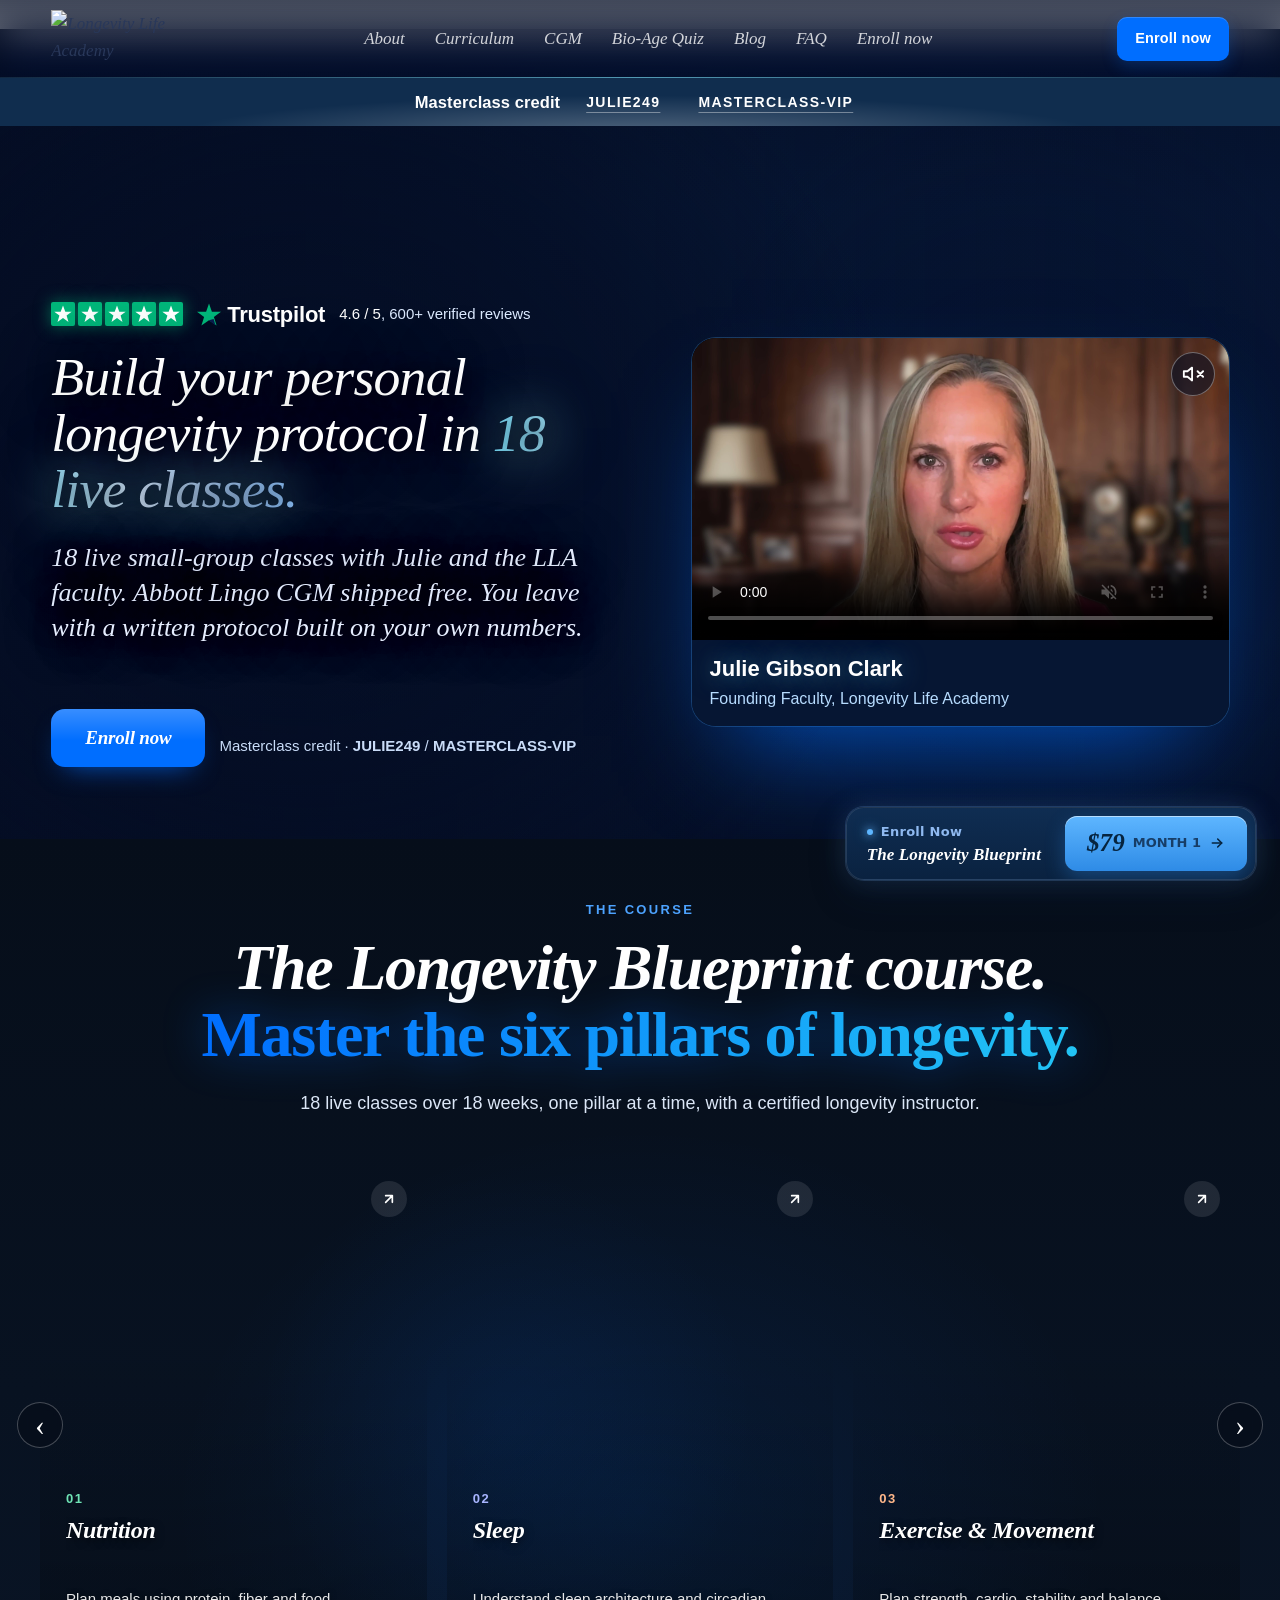
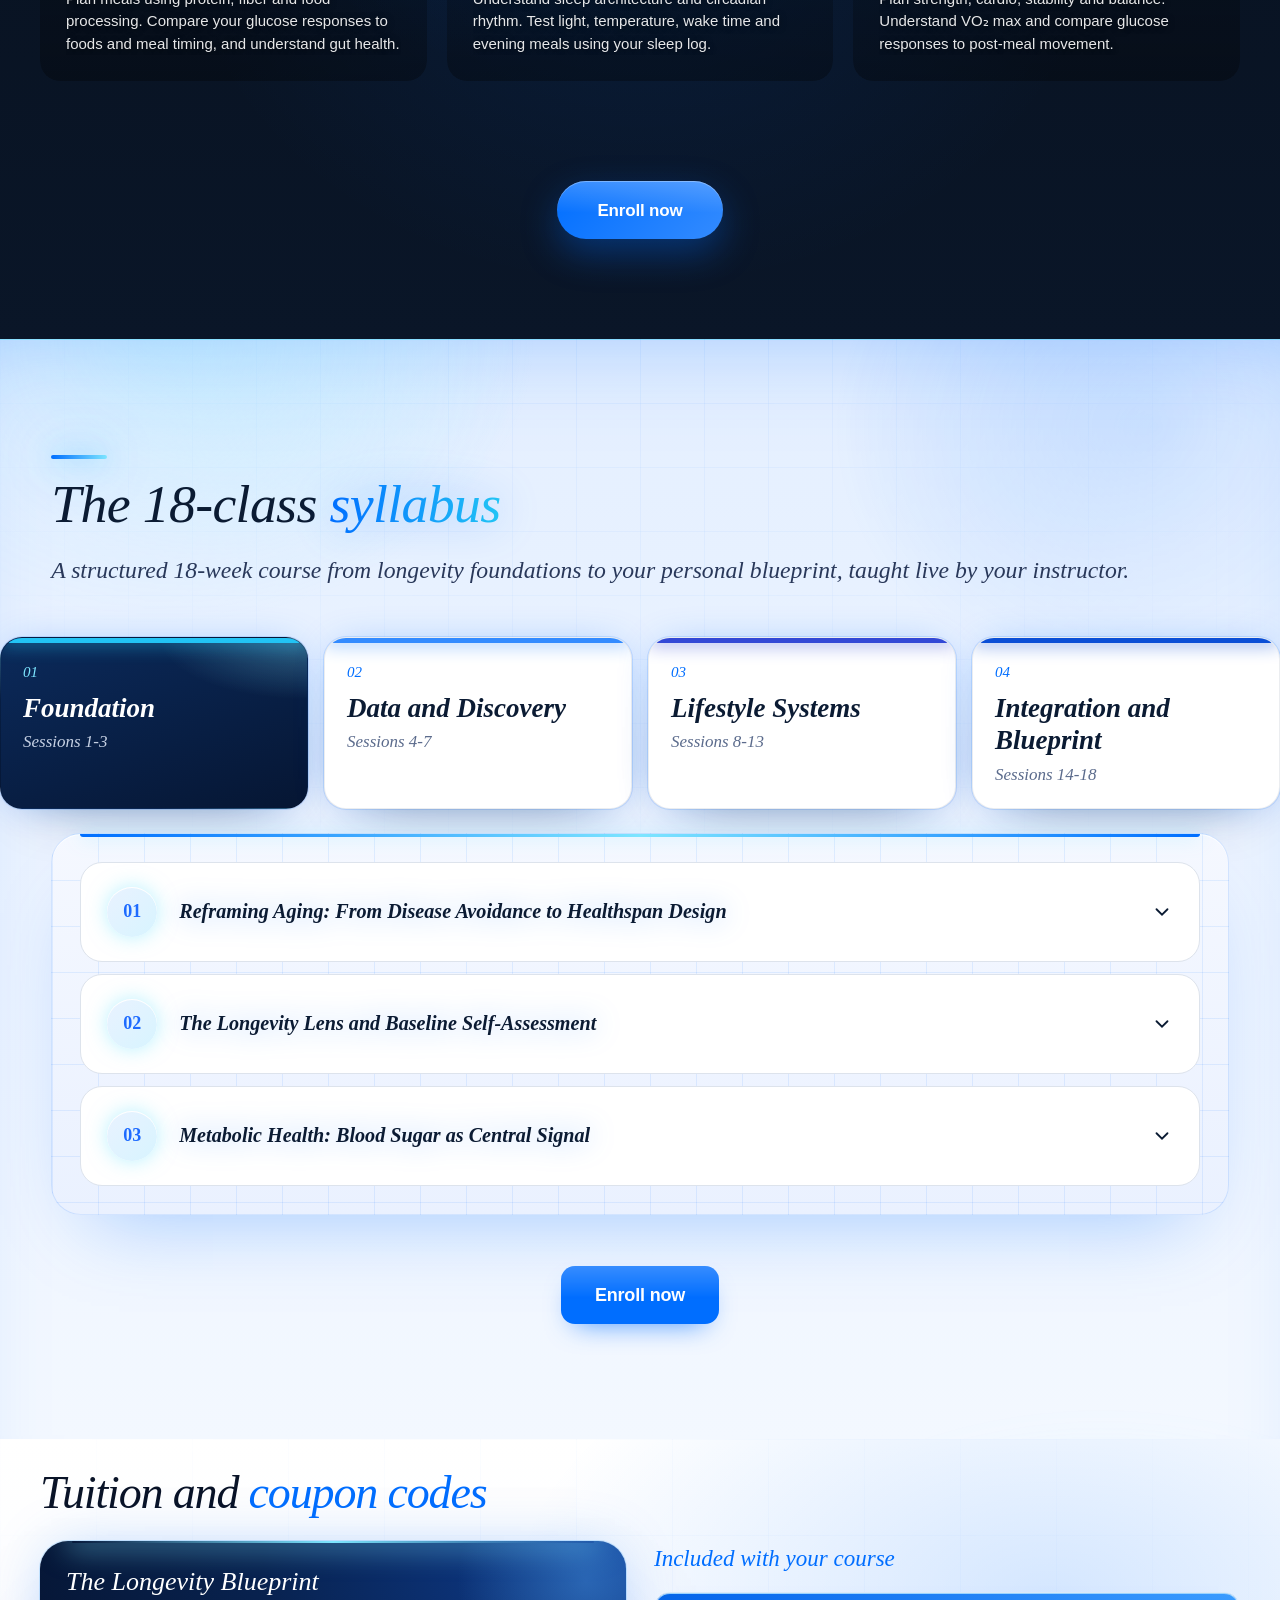
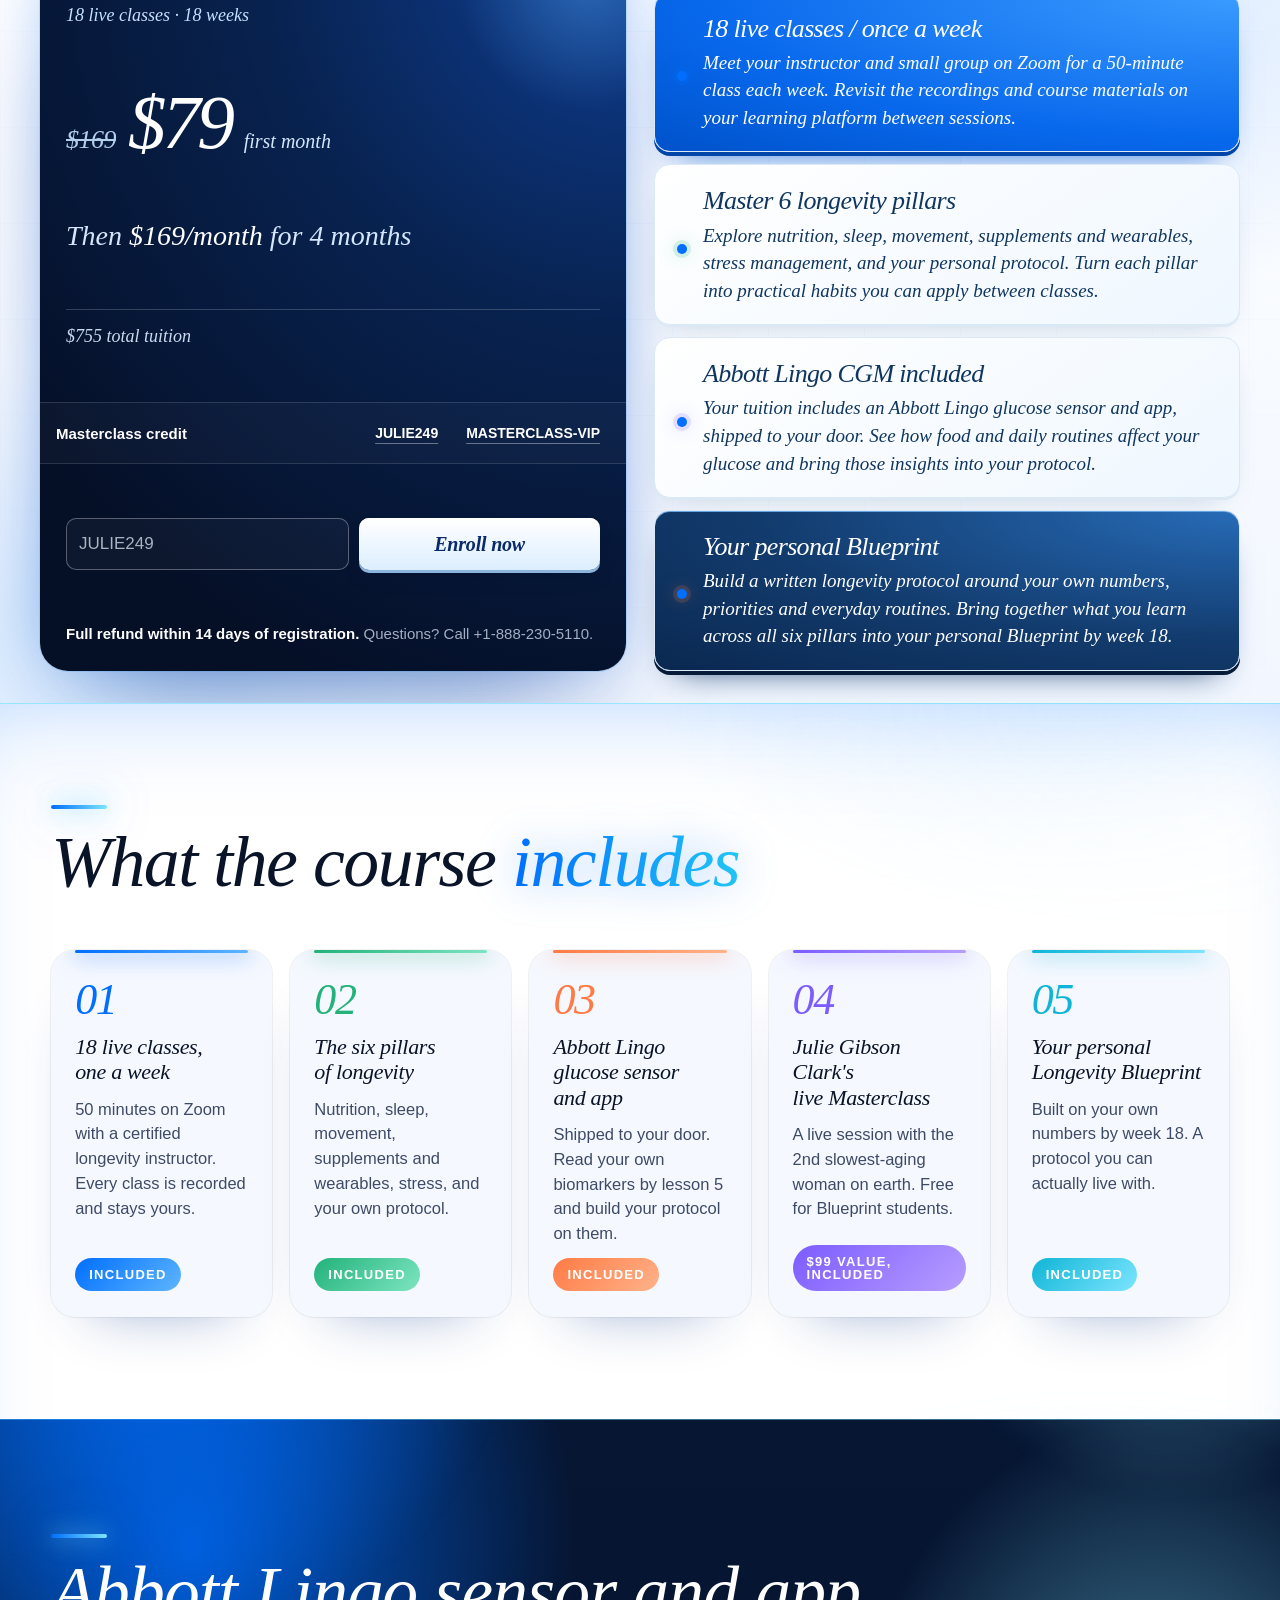
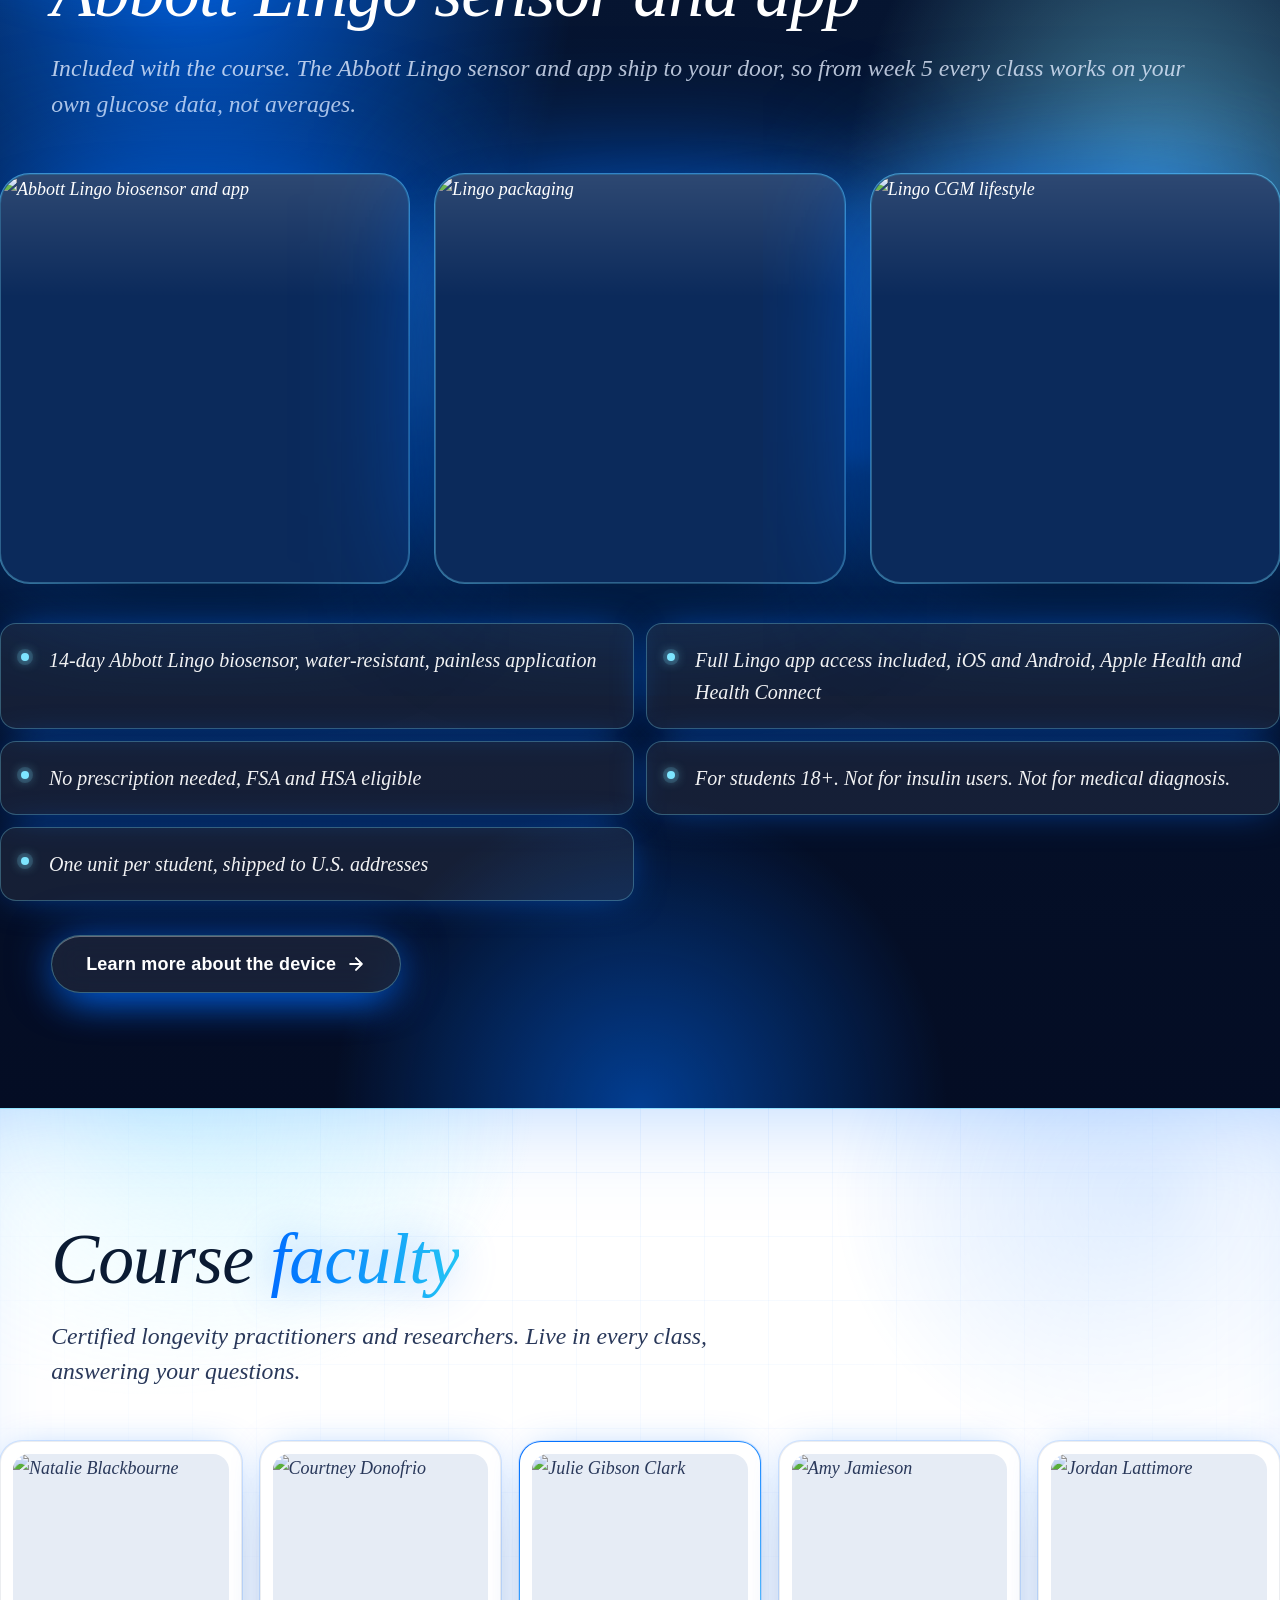
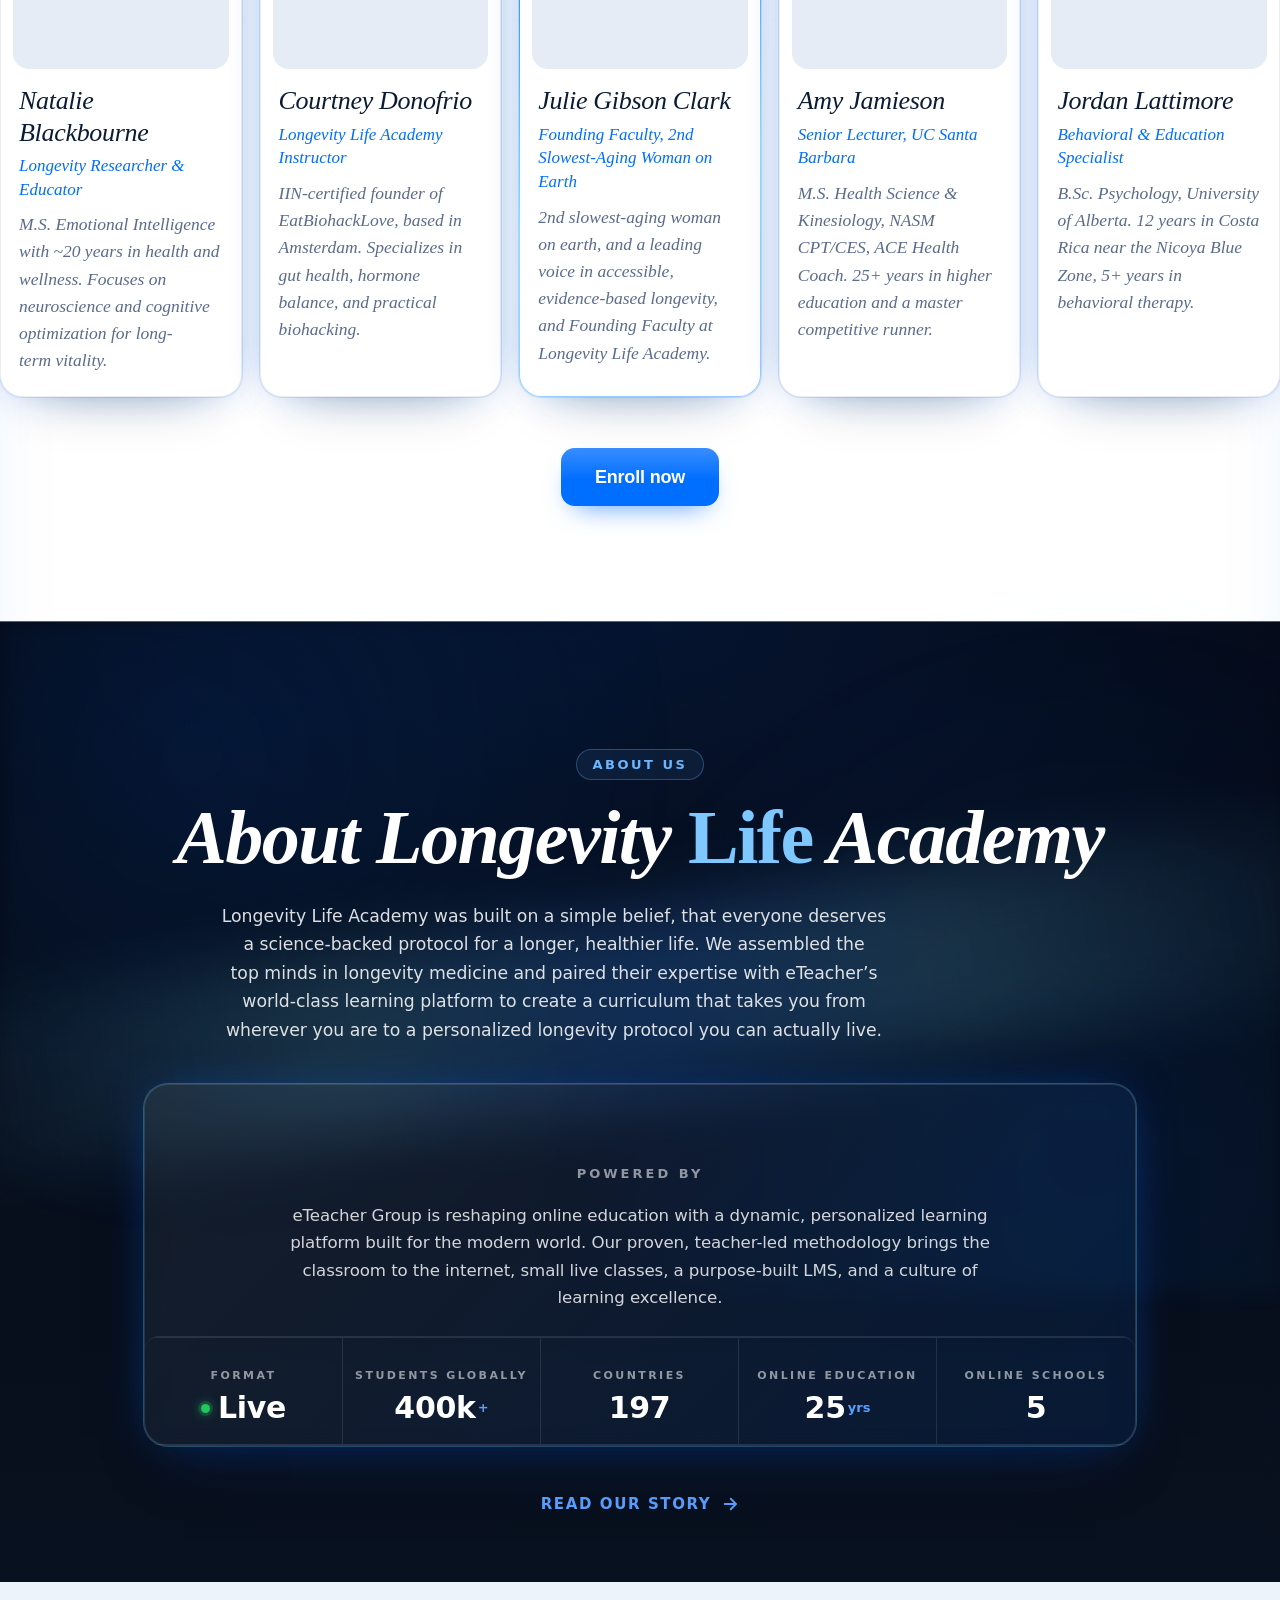
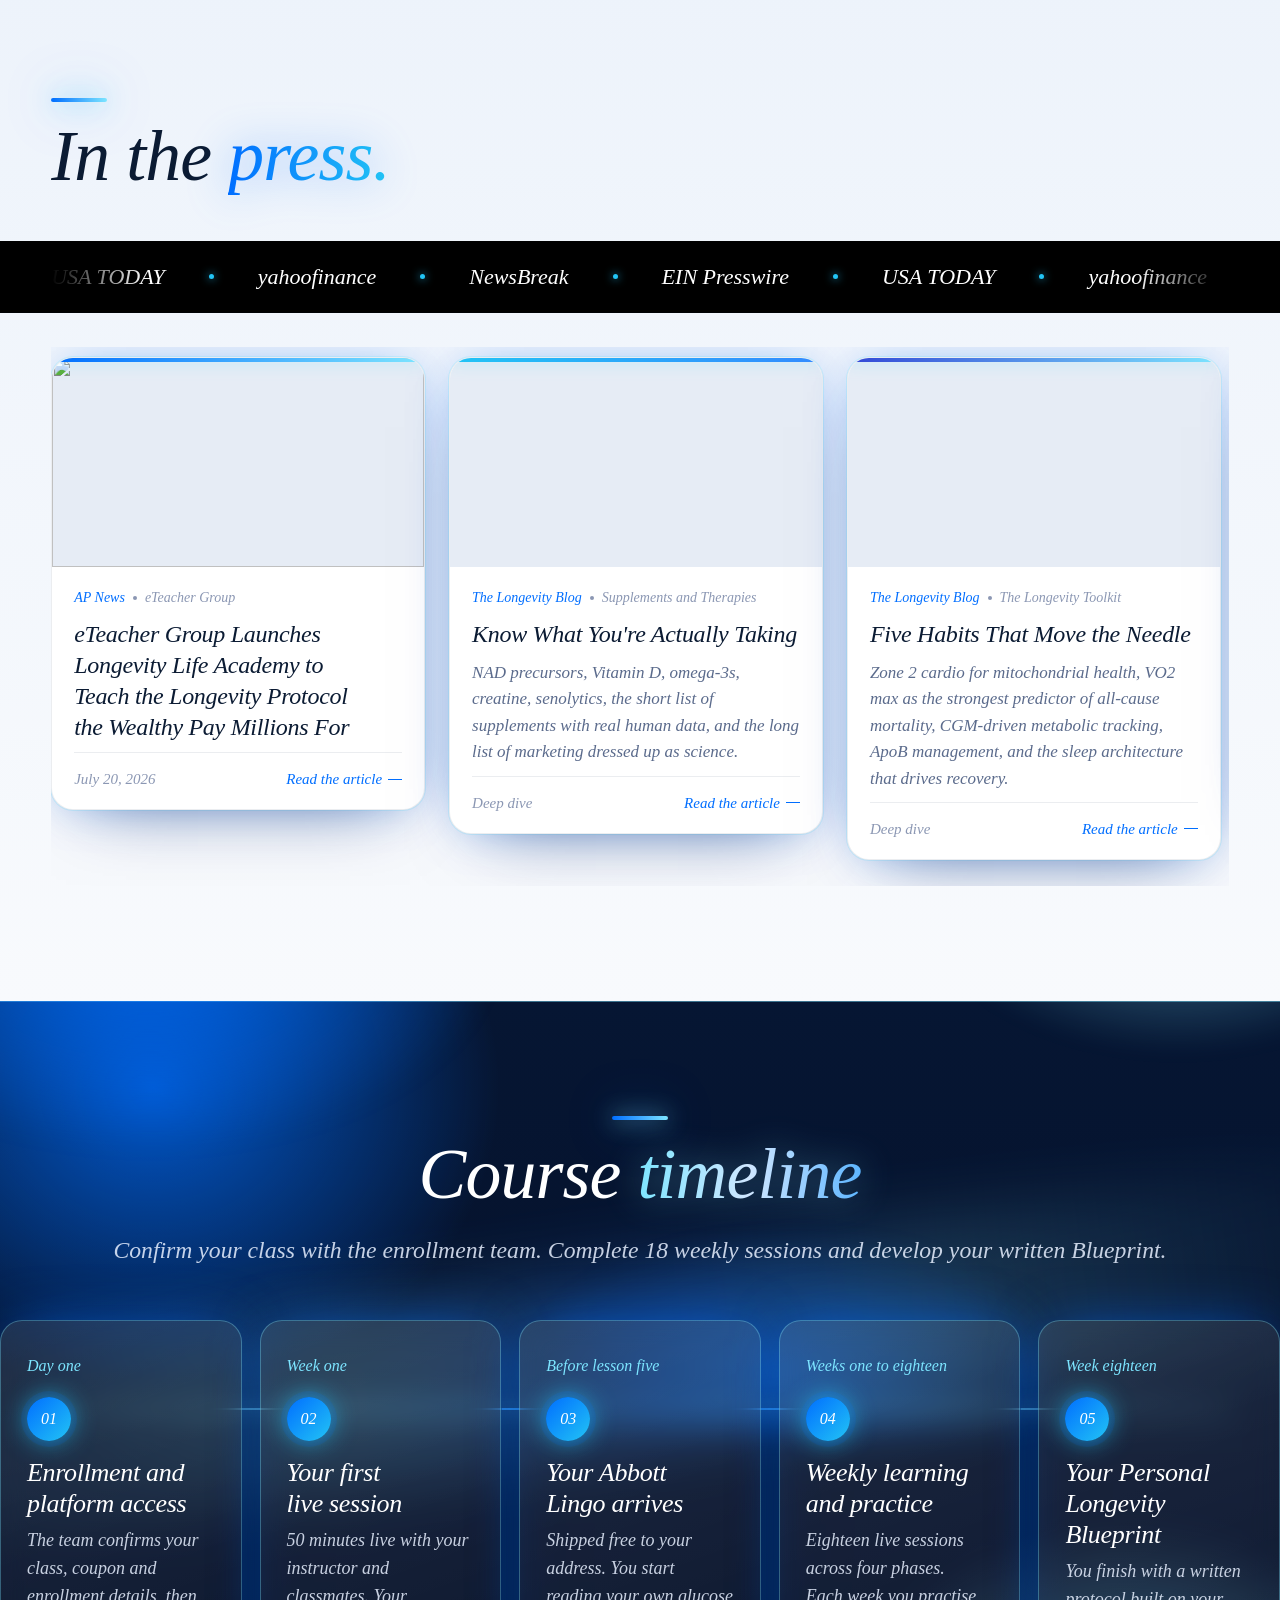
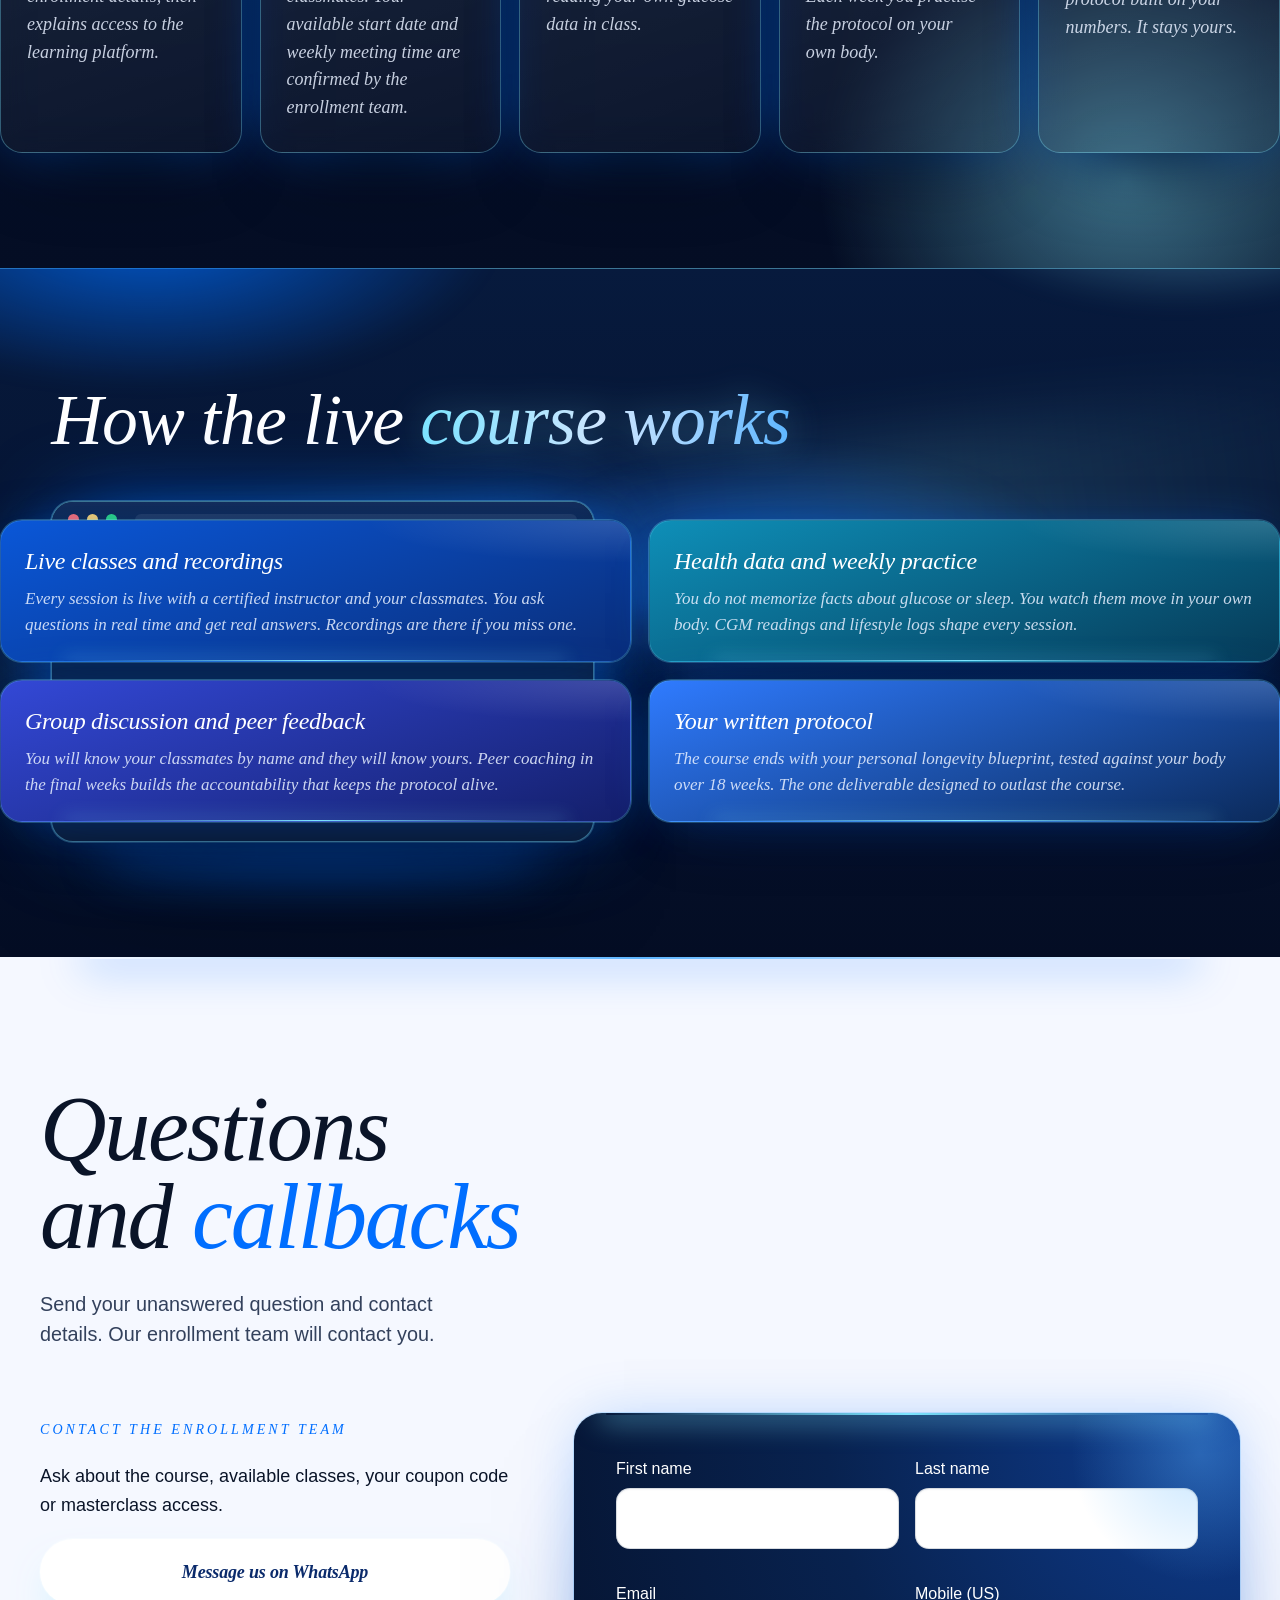
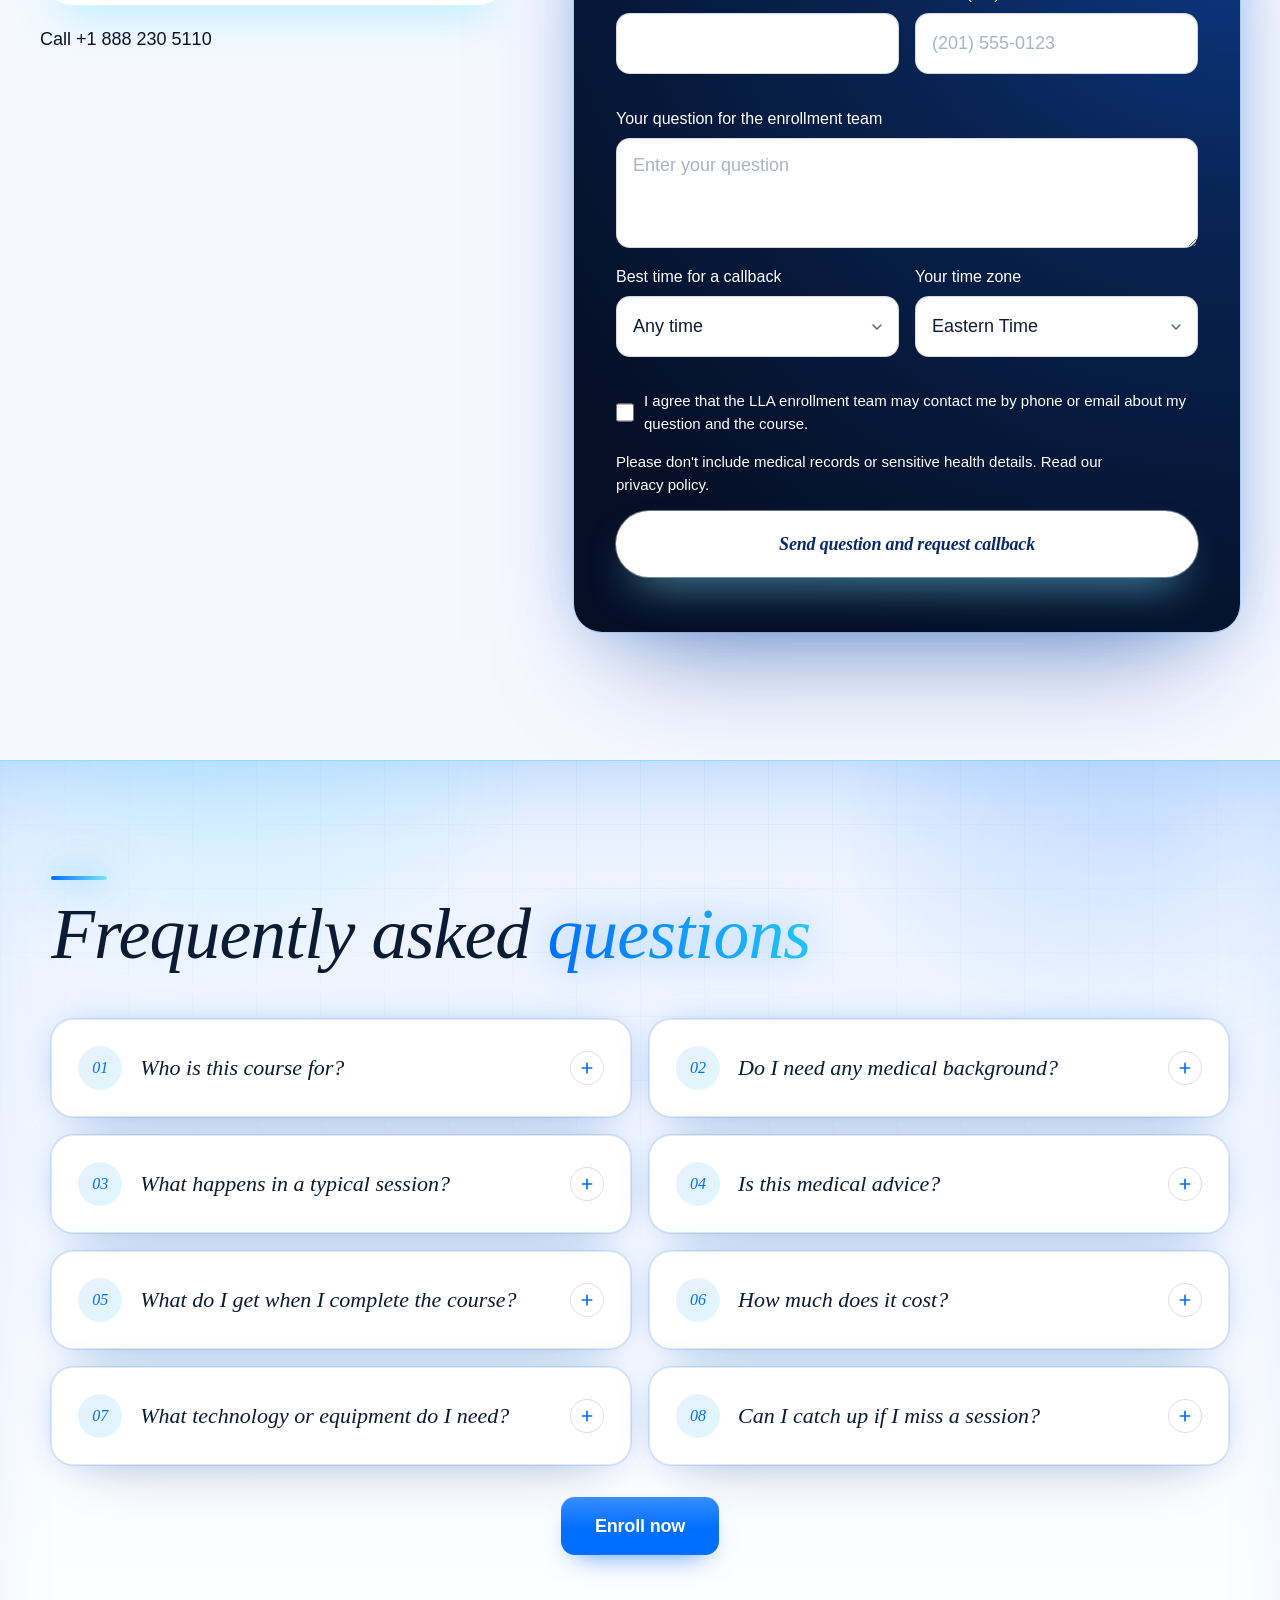
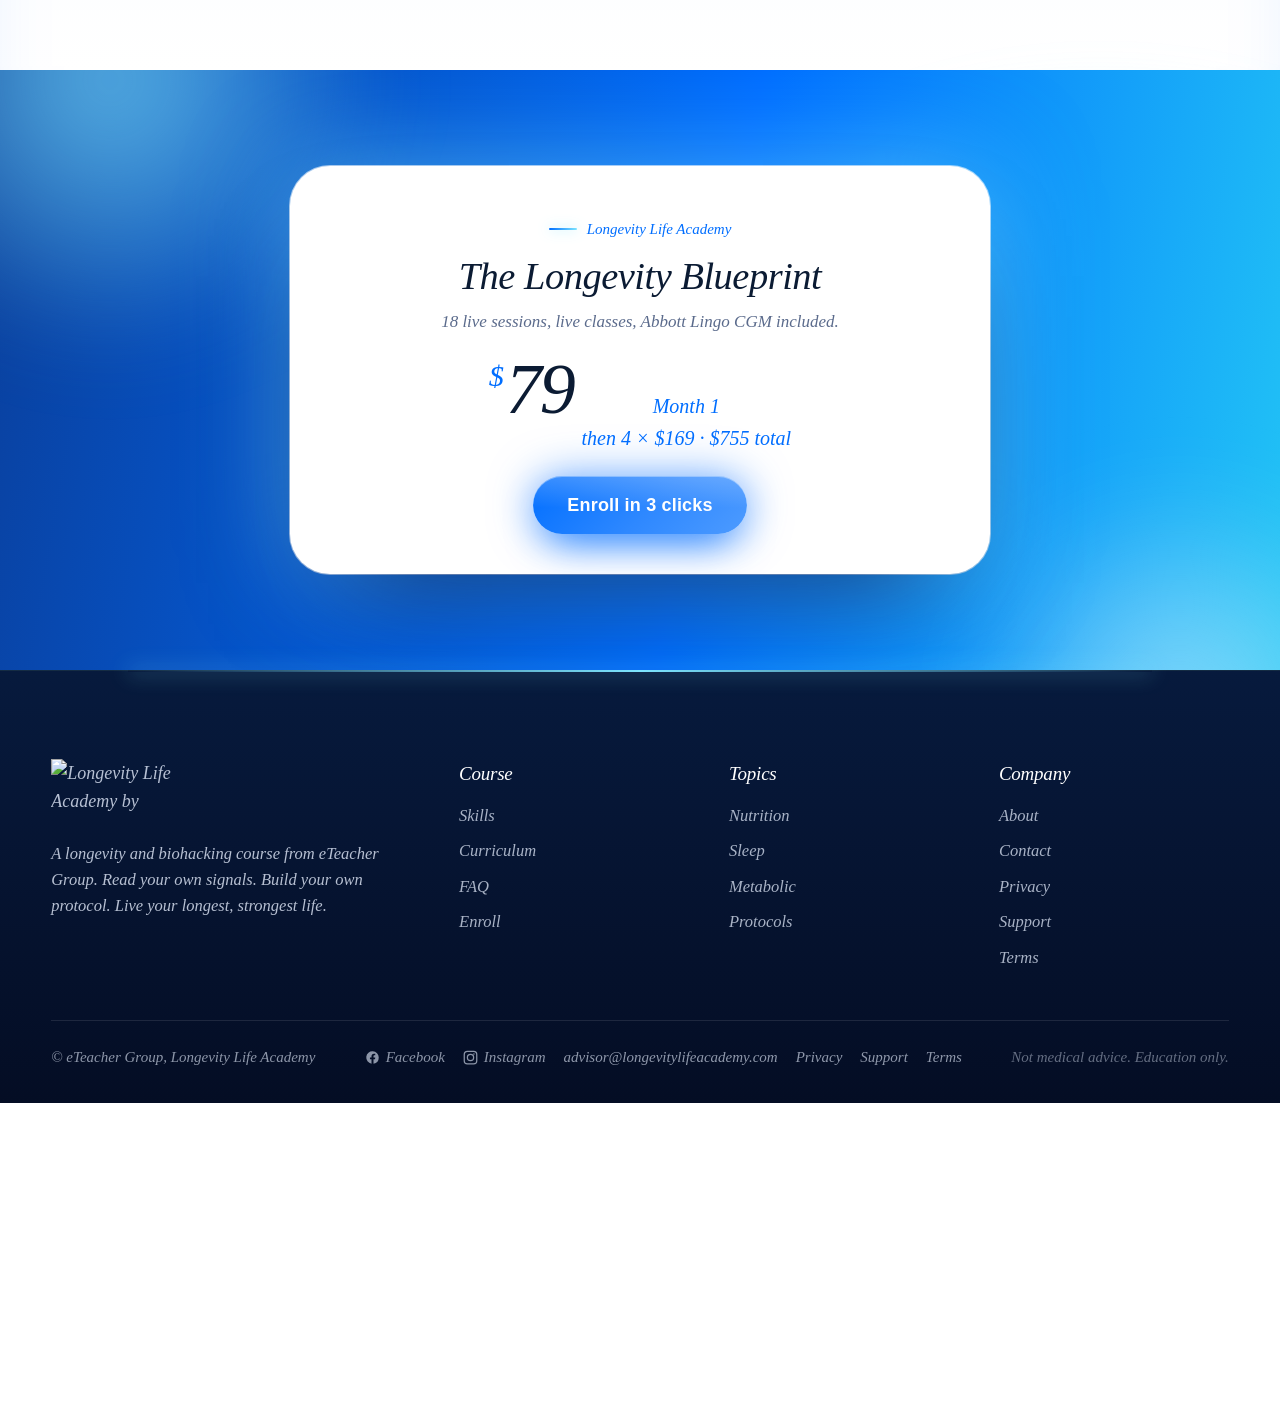
==== index.html @ a2616302 "Refresh mobile timezone styles immediately rather than cached old rules" ====
<!DOCTYPE html>
<html lang="en" class="js" style="--mock-nav: 78px;"><head>
<script src="https://longevitylifeacademy.pages.dev/assets/lla-clickid-v20260922.js"></script>
<link rel="preload" as="script" href="https://longevitylifeacademy.pages.dev/assets/eteacher-ecomm.js" fetchpriority="high">
<link rel="preload" as="script" href="https://longevitylifeacademy.pages.dev/assets/lla-country.js?v=r11" fetchpriority="high">
<link rel="preload" as="script" href="https://longevitylifeacademy.pages.dev/assets/lla-promo.js?v=r17" fetchpriority="high">
<link rel="preload" as="script" href="https://longevitylifeacademy.pages.dev/assets/ecom-layer.js?v=r13" fetchpriority="high">
<link rel="preload" as="script" href="https://longevitylifeacademy.pages.dev/assets/nanp-state-autofill.js" fetchpriority="high">
<script>/* 2026-09-21 14:05: production pixel + CAPI relay fire ONLY on the live hosts.
   Preview deployments (*.pages.dev hashes, branch previews) and other hosts got a
   silent fbq and a no-op relay, so test traffic never lands in Events Manager.
   Override for controlled tests: ?llapixel=1 */
(function(){var h=location.hostname,s=location.search;
/* 2026-09-25 FIX 2: team/test devices stay silent on EVERY page once flagged (sticky). ?llatest=1 or a test email flags the device; ?llatest=0 clears it. */var tf=false;try{if(/[?&](llatest|qa)=1(&|$)/.test(s))localStorage.setItem('lla_tester','1');else if(/[?&]llatest=0(&|$)/.test(s))localStorage.removeItem('lla_tester');tf=localStorage.getItem('lla_tester')==='1';}catch(e){}window.LLA_LIVE=(h==='longevitylifeacademy.pages.dev'||/(^|\.)longevitylifeacademy\.com$/.test(h)||/[?&]llapixel=1(&|$)/.test(s))&&!/[?&](llatest|qa)=1(&|$)/.test(s)&&!tf;window.__llaIsTesterEmail=function(e){e=String(e||'').trim().toLowerCase();/* 2026-09-25 B7: team domains + gitter only; the generic (test|qa|demo) token rule silenced real buyers (e.g. a name containing "demo") for good, so it is gone. */return /@(example\.(com|org|net)|test\.com|mailinator\.com|eteacher[a-z0-9-]*\.[a-z.]+|gita-?agency\.[a-z.]+)$/.test(e)||/gitter/.test(e);};window.__llaSilence=function(){try{localStorage.setItem('lla_tester','1');}catch(e){}window.LLA_LIVE=false;var q=function(){};q.callMethod=null;q.queue=[];q.loaded=true;q.version='2.0';q.push=q;window.fbq=window._fbq=q;window.__llaRelay=function(){};};document.addEventListener('change',function(ev){var t=ev.target;if(t&&t.type==='email'&&window.__llaIsTesterEmail(t.value))window.__llaSilence();},true);
window.__llaRelay=function(body){var done=false;function go(){if(done)return;done=true;try{if(window.__llaRefreshClickPayload)body=window.__llaRefreshClickPayload(body);fetch('https://lla-ac-events.vercel.app/api/meta/capi',{method:'POST',headers:{'Content-Type':'text/plain'},body:body,keepalive:true}).catch(function(){});}catch(e){}}
/* 2026-09-21 17:05: server copy leaves 1.5 s AFTER the Pixel copy (Meta keeps the first event per event_id; the Pixel copy carries the real _fbc click cookie). Flushed at once if the page is being left. */
setTimeout(go,1500);try{window.addEventListener('pagehide',go,{once:true});}catch(e){}};
try{ window.__llaPvId='lla_pageview_'+Date.now()+'_'+Math.random().toString(36).slice(2,8); }catch(x){}
/* Early-tap catcher (2026-09-21 14:10): every Enroll button is a plain link to
   checkout.html until the popup script (~516 KB into this file) attaches. A tap in
   the first seconds on a slow phone navigated to the payment page with no order
   (dead end). Now: hold the tap, open the popup the moment it is ready. */
document.addEventListener('click',function(e){try{var a=e.target&&e.target.closest?e.target.closest('a[href^="checkout.html"]'):null;
if(a&&!window.__llaPopupReady){e.preventDefault();e.stopImmediatePropagation();window.__llaPendingEnroll=a;
if(!window.__llaPendWait){window.__llaPendWait=setInterval(function(){if(window.__llaPopupReady){clearInterval(window.__llaPendWait);var p=window.__llaPendingEnroll;window.__llaPendingEnroll=null;if(p&&window.__llaOpenEnroll)window.__llaOpenEnroll(p);}},100);}}}catch(x){}},true);
if(!window.LLA_LIVE){var q=function(){};q.callMethod=null;q.queue=[];q.loaded=true;q.version='2.0';q.push=q;window.fbq=window._fbq=q;
var of=window.fetch;window.fetch=function(u){if(typeof u==='string'&&u.indexOf('lla-ac-events.vercel.app')>-1)return Promise.resolve(new Response(null,{status:204}));return of.apply(this,arguments);};}
})();</script>
<script src="https://longevitylifeacademy.pages.dev/assets/lla-relay-receipts.js?v=20260926-candidate"></script>
<!-- Google Tag Manager -->
<script>(function(w,d,s,l,i){w[l]=w[l]||[];w[l].push({'gtm.start':
new Date().getTime(),event:'gtm.js'});var f=d.getElementsByTagName(s)[0],
j=d.createElement(s),dl=l!='dataLayer'?'&l='+l:'';j.async=true;j.src=
'https://www.googletagmanager.com/gtm.js?id='+i+dl;f.parentNode.insertBefore(j,f);
})(window,document,'script','dataLayer','GTM-PMRKXXJV');</script>
<!-- End Google Tag Manager -->
<!-- Meta advanced matching bootstrap.
     The Pixel on this page is loaded by GTM, and GTM initialises it with no
     user data, which is why every store-page event scores 6.1 out of 10 while
     the Lead tag scores 9.3. This runs before GTM finishes, publishes the
     stored identity into the dataLayer so the Meta tags can read it, and
     re-initialises the Pixel with the same match keys the moment fbq exists.
     It fires no event of its own. -->
<script>(function(){
  var PIXEL='1440305917310328';
  function xid(){
    try{
      var v=localStorage.getItem('lla_xid_v1');
      if(!v){ v='lla'+Date.now().toString(36)+Math.random().toString(36).slice(2,12); localStorage.setItem('lla_xid_v1',v); }
      return v;
    }catch(e){return '';}
  }
  function stored(){
    var i=null;
    try{ i=JSON.parse(sessionStorage.getItem('lla_buyer_v1')||'null'); }catch(e){}
    if(!i||!i.email){ try{ i=JSON.parse(localStorage.getItem('lla_identity_v1')||'null'); }catch(e){} }
    return i||{};
  }
  function letters(s){ return String(s||'').toLowerCase().replace(/[^a-z]/g,''); }
  function userData(){
    var i=stored(), ud={external_id:xid()};
    if(i.email) ud.em=String(i.email).trim().toLowerCase();
    if(i.phone) ud.ph=String(i.phone).replace(/[^0-9]/g,'');
    if(i.fn) ud.fn=letters(i.fn);
    if(i.ln) ud.ln=letters(i.ln);
    if(i.st) ud.st=String(i.st).trim().toLowerCase();
    if(i.country) ud.country=String(i.country).trim().toLowerCase();
    return ud;
  }
  var ud=userData();
  window.dataLayer=window.dataLayer||[];
  window.dataLayer.push({event:'lla_identity_ready',lla_em:ud.em||'',lla_ph:ud.ph||'',lla_fn:ud.fn||'',lla_ln:ud.ln||'',lla_st:ud.st||'',lla_country:ud.country||'',lla_external_id:ud.external_id||''});
  /* Install Meta's own Pixel stub before GTM does.
   *
   * Re-initialising on a timer lost the race: GTM's tag calls
   * fbq('init', PIXEL) with no user data at fire time and the event follows
   * immediately. Wrapping fbq afterwards was measured to stop events being
   * sent at all, so it was discarded.
   *
   * This is Meta's documented snippet, verbatim, run early. GTM's Meta tag
   * begins with `if (f.fbq) return;`, so when it finds the Pixel already
   * present it does not re-create it, and the identity attached here survives
   * into the events GTM fires. external_id is present for every visitor,
   * including anonymous ones; email, phone and name are added only once the
   * visitor has supplied them. No event is fired here. */
  !function(f,b,e,v,n,t,s){if(f.fbq)return;n=f.fbq=function(){var a=arguments;
  /* r16 (2026-09-21 22:35): GTM's PageView tag has no eventID (container v22 audited), so the browser PageView (auto id ob3_plugin-set_...) and the server copy (lla_pageview_...) were counted twice. The stub stamps one shared id onto any PageView that arrives without one. */
  try{ if(a[0]==='track'&&a[1]==='PageView'&&window.__llaPvId&&!(a[3]&&a[3].eventID)){ a=[a[0],a[1],a[2]||{},{eventID:window.__llaPvId}]; } }catch(x){}
  n.callMethod?n.callMethod.apply(n,a):n.queue.push(a)};if(!f._fbq)f._fbq=n;
  n.push=n;n.loaded=!0;n.version='2.0';n.queue=[];t=b.createElement(e);t.async=!0;
  t.src=v;s=b.getElementsByTagName(e)[0];s.parentNode.insertBefore(t,s)}(window,
  document,'script','https://connect.facebook.net/en_US/fbevents.js');
  try{ window.fbq('init',PIXEL,userData()); }catch(e){}
})();</script>
<!-- Funnel events for the three checkout screens.
     Meta needs one event per screen to read the funnel: AddToCart on screen 1
     (start date + payment plan chosen), InitiateCheckout on screen 2 (name,
     email, phone accepted), Purchase on the payment screen. This file owns the
     first two; checkout.html owns Purchase. Screen order changed 2026-09-19:
     plan & date first, details second (approved by Omri).
     These are measurement only. They call the Pixel and the Conversions API
     relay and nothing else. No CRM request is made here. The single CRM write
     in the whole funnel is createStagedOrder() on the payment screen, so no
     event added here can create or duplicate a lead.
     Each event carries one event_id shared by the browser and the server copy
     so Meta collapses the pair into a single event, and each is guarded by a
     sessionStorage flag so going back and clicking Continue again does not
     send a second one. -->
<script>
window.LLA_FUNNEL=(function(){
  var PIXEL='1440305917310328';
  var CONTENT_ID='lla-longevity-blueprint';
  var PRICE=179;
  function ck(n){var m=document.cookie.match(new RegExp('(?:^|; )'+n+'=([^;]+)'));return m?m[1]:'';}
  /* _fbc must travel byte-for-byte as the Pixel wrote it. Decoding it makes
     Meta report a modified fbclid and drop attribution. */
  function fbc(){
    var c=ck('_fbc'); if(c) return c;
    try{
      var q=(location.search.match(/[?&]fbclid=([^&]+)/)||[])[1];
      if(q) return 'fb.1.'+Date.now()+'.'+q;
      var a=JSON.parse(localStorage.getItem('lla_attribution_v1')||'null');
      if(a&&a.fbclid) return 'fb.1.'+(a.ts||Date.now())+'.'+a.fbclid;
    }catch(e){}
    return '';
  }
  function letters(s){ return String(s||'').toLowerCase().replace(/[^a-z]/g,''); }
  function identity(){
    var i=null;
    try{ i=JSON.parse(sessionStorage.getItem('lla_buyer_v1')||'null'); }catch(e){}
    if(!i||!i.email){ try{ i=JSON.parse(localStorage.getItem('lla_identity_v1')||'null'); }catch(e){} }
    i=i||{};
    var xid=''; try{ xid=localStorage.getItem('lla_xid_v1')||''; }catch(e){}
    return {
      email:i.email?String(i.email).trim().toLowerCase():'',
      phone:i.phone?String(i.phone).replace(/[^0-9]/g,''):'',
      fn:letters(i.fn), ln:letters(i.ln),
      st:i.st?String(i.st).trim().toLowerCase():'',
      country:i.country?String(i.country).trim().toLowerCase():'',
      external_id:xid
    };
  }
  function sent(key){
    try{ return !!(window.sessionStorage&&sessionStorage.getItem(key)); }catch(e){ return false; }
  }
  function mark(key){
    try{ if(window.sessionStorage) sessionStorage.setItem(key,'1'); }catch(e){}
  }
  function ctaLoc(){ try{ return sessionStorage.getItem('lla_cta_location')||''; }catch(e){ return ''; } }
  /* Custom (non-standard) Pixel event with a server copy. Used for the CTA
     attribution events Enroll_CTA_Click and Clicked_on_Enroll_Pricing. No
     session guard: every click is a click. */
  function trackCustom(name,extra){
    try{
      if(window.LLA_ECOMM_CONFIG&&window.LLA_ECOMM_CONFIG.env==='staging') return false;
      var i=identity();
      var id='lla_'+name.toLowerCase()+'_'+Date.now()+'_'+Math.random().toString(36).slice(2,8);
      var data={content_name:'Longevity Blueprint',content_ids:[CONTENT_ID],content_type:'product'};
      if(extra) for(var k in extra){ if(extra.hasOwnProperty(k)) data[k]=extra[k]; }
      try{ if(window.fbq) fbq('trackCustom',name,data,{eventID:id}); }catch(e){}
      var payload={event_name:name,event_id:id,
        email:i.email,phone:i.phone,fn:i.fn,ln:i.ln,st:i.st,country:i.country,
        external_id:i.external_id,value:0,currency:'USD',
        content_name:'Longevity Blueprint',order_id:'',content_type:'product',
        content_ids:[CONTENT_ID],contents:[],
        event_time:Math.floor(Date.now()/1000),
        user_agent:navigator.userAgent,url:location.href,
        fbp:ck('_fbp'),fbc:fbc()};
      if(extra) for(var k2 in extra){ if(extra.hasOwnProperty(k2)) payload[k2]=extra[k2]; }
      window.__llaRelay(JSON.stringify(payload));
      return true;
    }catch(e){ return false; }
  }
  function track(name,key){
    if(window.LLA_LIVE===false) return false;
    if(key&&sent(key)) return false;
    try{
      if(window.LLA_ECOMM_CONFIG&&window.LLA_ECOMM_CONFIG.env==='staging') return false;
      var i=identity();
      var ud={external_id:i.external_id};
      if(i.email)ud.em=i.email; if(i.phone)ud.ph=i.phone;
      if(i.fn)ud.fn=i.fn; if(i.ln)ud.ln=i.ln;
      if(i.st)ud.st=i.st; if(i.country)ud.country=i.country;
      try{ if(window.fbq) fbq('init',PIXEL,ud); }catch(e){}
      var id='lla_'+name.toLowerCase()+'_'+Date.now()+'_'+Math.random().toString(36).slice(2,8);
      /* cta_location (2026-09-19): which Enroll CTA opened the checkout popup
         (offer-monthly, offer-upfront, hero, nav, floater, mini, exit, drawer,
         teachers, section, learn, cohort-bar). Stored by the popup opener and
         attached to every funnel event so Events Manager can break the funnel
         down by entry point. Measurement only. */
      var loc=ctaLoc();
      var price=PRICE; try{ var pl=sessionStorage.getItem('lla_plan')||localStorage.getItem('lla_plan')||'monthly'; var plans=(window.LLA_ECOMM_CONFIG&&window.LLA_ECOMM_CONFIG.crmPlans)||null; if(plans&&plans[pl]&&plans[pl].firstPayment) price=Number(plans[pl].firstPayment); }catch(e){}
      var data={value:price,currency:'USD',content_name:'Longevity Blueprint',
        content_type:'product',content_ids:[CONTENT_ID],
        contents:[{id:CONTENT_ID,quantity:1,item_price:price}],cta_location:loc};
      try{ if(window.fbq) fbq('track',name,data,{eventID:id}); }catch(e){}
      var payload=JSON.stringify({event_name:name,event_id:id,
        email:i.email,phone:i.phone,fn:i.fn,ln:i.ln,st:i.st,country:i.country,
        external_id:i.external_id,value:price,currency:'USD',
        content_name:'Longevity Blueprint',order_id:'',content_type:'product',
        content_ids:[CONTENT_ID],contents:data.contents,cta_location:loc,
        event_time:Math.floor(Date.now()/1000),
        user_agent:navigator.userAgent,url:location.href,
        fbp:ck('_fbp'),fbc:fbc()});
      window.__llaRelay(payload);
      if(key) mark(key);
      return true;
    }catch(e){ return false; }
  }
  return {
    addToCart:function(){ return track('AddToCart','lla_ev_atc_v1'); },
    initiateCheckout:function(){ return track('InitiateCheckout','lla_ev_ic_v1'); },
    ctaClick:function(loc,text,plan){
      var x={cta_location:loc||'unknown',cta_text:String(text||'').trim().slice(0,80),plan:plan||''};
      var r=trackCustom('Enroll_CTA_Click',x);
      /* Pricing-fold buttons ($179 x 5 / $799) are the high-intent entry.
         They get their own event so they can be read without a breakdown. */
      if(/^offer-/.test(x.cta_location)) trackCustom('Clicked_on_Enroll_Pricing',x);
      try{ window.dataLayer=window.dataLayer||[]; window.dataLayer.push({event:'enroll_cta_click',cta_location:x.cta_location,cta_text:x.cta_text,plan:x.plan}); }catch(e){}
      return r;
    }
  };
})();
</script>
<!-- EMQ boost: CAPI server-side copies for the three GTM-fired browser-only events
     (PageView, Clicked_on_curriculum, Clicked_on_Enroll) that currently score 6.1/10
     while AddToCart/InitiateCheckout/Purchase score 9.3/10 because they already ship
     browser + server pairs. This block adds the same pattern for the missing three:
     server copy carries UA + IP (relay-derived) + fbc + fbp + external_id + em/ph
     once known, keyed by a stable eventID shared with the Pixel event so Meta
     dedupes the pair into one enriched event instead of counting two.
     No GTM change, no Pixel config change, no CRM/checkout touched. -->
<script>
(function(){
  var PIXEL='1440305917310328';
  var RELAY='https://lla-ac-events.vercel.app/api/meta/capi';
  function ck(n){var m=document.cookie.match(new RegExp('(?:^|; )'+n+'=([^;]+)'));return m?m[1]:'';}
  function fbc(){
    /* 2026-09-21 17:05: only the Pixel's own _fbc cookie, byte for byte. No self-built fb.1.<ts>.<fbclid> (Meta flagged "modified fbclid" on the server copy). No cookie = no fbc. */
    /* 2026-09-25 B1 (golden parity): the server copy never leaves without a click ID. Order: _fbc cookie (Pixel or worker, byte for byte) -> lla_fbc_v1 (stored on first landing, 90 d) -> exact fbclid from location.search ([^&#], so a #fragment never leaks into the click ID; stored so every later event reuses the same value). A new fbclid in the URL replaces a stored older click. */
    var c=ck('_fbc'); if(c) return c;
    var q=(location.search.match(/[?&]fbclid=([^&#]+)/)||[])[1]||''; if(!/^[A-Za-z0-9_-]+$/.test(q)) q='';
    var s=null; try{ s=JSON.parse(localStorage.getItem('lla_fbc_v1')||'null'); }catch(e){}
    if(s&&s.v&&(Date.now()-(s.ts||0))<7776000000&&(!q||s.raw===q)) return s.v;
    if(q){ var v='fb.1.'+Date.now()+'.'+q; try{ localStorage.setItem('lla_fbc_v1',JSON.stringify({v:v,raw:q,ts:Date.now()})); }catch(e){} return v; }
    return '';
  }
  function letters(s){ return String(s||'').toLowerCase().replace(/[^a-z]/g,''); }
  function identity(){
    var i=null;
    try{ i=JSON.parse(sessionStorage.getItem('lla_buyer_v1')||'null'); }catch(e){}
    if(!i||!i.email){ try{ i=JSON.parse(localStorage.getItem('lla_identity_v1')||'null'); }catch(e){} }
    i=i||{};
    var xid=''; try{ xid=localStorage.getItem('lla_xid_v1')||''; }catch(e){}
    return {
      email:i.email?String(i.email).trim().toLowerCase():'',
      phone:i.phone?String(i.phone).replace(/[^0-9]/g,''):'',
      fn:letters(i.fn), ln:letters(i.ln),
      st:i.st?String(i.st).trim().toLowerCase():'',
      country:i.country?String(i.country).trim().toLowerCase():'',
      external_id:xid
    };
  }
  /* Stable event_id per session per event_name so a burst of clicks doesn't
     double-count; GTM's Pixel tag uses eventID from the dataLayer variable
     lla_event_id, which we push before dispatching the shadow CAPI call. */
  function newId(name){
    return 'lla_'+String(name).toLowerCase().replace(/[^a-z0-9]/g,'')+'_'+Date.now()+'_'+Math.random().toString(36).slice(2,8);
  }
  function sendCapi(name, id, extra){
    try{
      if(window.LLA_ECOMM_CONFIG&&window.LLA_ECOMM_CONFIG.env==='staging') return;
      var i=identity();
      var payload={
        event_name:name, event_id:id,
        email:i.email, phone:i.phone, fn:i.fn, ln:i.ln, st:i.st, country:i.country,
        external_id:i.external_id,
        event_time:Math.floor(Date.now()/1000),
        user_agent:navigator.userAgent, url:location.href,
        fbp:ck('_fbp'), fbc:fbc()
      };
      if(extra) for(var k in extra){ if(extra.hasOwnProperty(k)) payload[k]=extra[k]; }
      window.__llaRelay(JSON.stringify(payload));
    }catch(e){}
  }
  /* Publish the shared event_id into dataLayer BEFORE GTM fires its Pixel tag
     so the browser event and this server copy share one eventID and Meta
     dedupes them into a single enriched event. */
  function fire(name, key, extra){
    try{
      if(key){
        var flag='lla_capi_'+key;
        if(sessionStorage.getItem(flag)) return;
        sessionStorage.setItem(flag,'1');
      }
    }catch(e){}
    var id=(name==='PageView'&&window.__llaPvId)?window.__llaPvId:newId(name);
    try{
      window.dataLayer=window.dataLayer||[];
      window.dataLayer.push({event:'lla_capi_ready', lla_capi_name:name, lla_capi_event_id:id});
    }catch(e){}
    sendCapi(name, id, extra);
    return id;
  }
  /* 1) PageView server copy — fires once per pageview. Shared event_id with
     the GTM Pixel tag (published to dataLayer as lla_capi_ready) so Meta
     dedupes browser+server and inherits UA + IP + fbc + fbp + external_id +
     hashed em/ph/fn/ln/st/country from the server copy. */
  if(document.readyState==='loading'){
    document.addEventListener('DOMContentLoaded', function(){ fire('PageView','pv_'+location.pathname); });
  } else {
    fire('PageView','pv_'+location.pathname);
  }
  /* 2) Clicked_on_curriculum — server-side CAPI copy on curriculum links. */
  document.addEventListener('click', function(ev){
    var el = ev.target && (ev.target.closest ? ev.target.closest('a[href*="#syllabus"],a[href*="#curriculum"],[data-fn-cta*="curriculum"]') : null);
    if(el) fire('Clicked_on_curriculum','curriculum_v1');
  }, true);
  /* 3) Clicked_on_Enroll — server-side CAPI copy on any enroll link. */
  document.addEventListener('click', function(ev){
    var el = ev.target && (ev.target.closest ? ev.target.closest('a[href*="checkout.html"],[data-fn-cta]') : null);
    if(el) fire('Clicked_on_Enroll','enroll_v1',{cta_location:el.getAttribute('data-fn-cta')||'unknown'});
  }, true);
})();
</script>
<script>document.documentElement.classList.add('js');</script>
<meta charset="UTF-8">
<link rel="preload" as="image" href="https://longevitylifeacademy.pages.dev/assets/julie-approved-4k-poster.jpg" fetchpriority="high">
<meta name="viewport" content="width=device-width, initial-scale=1.0">
<title>The Longevity Blueprint | Masterclass attendee course information</title>
<meta name="description" content="Master the six pillars of longevity. Course information, attendee coupon codes, questions and sales callbacks.">
<link rel="canonical" href="https://www.longevitylifeacademy.com/">
<meta property="og:url" content="https://www.longevitylifeacademy.com/">
<meta property="og:title" content="Longevity Life Academy, Design the Life Ahead of You">
<meta property="og:description" content="A longevity and biohacking course. Read your body's signals, build your personal protocol, and live longer, stronger, better.">
<meta property="og:type" content="website">
<meta property="og:site_name" content="Longevity Life Academy">
<meta http-equiv="Content-Security-Policy" content="default-src 'self'; script-src 'self' 'unsafe-inline' https://www.googletagmanager.com https://www.google-analytics.com https://ssl.google-analytics.com https://connect.facebook.net https://snap.licdn.com https://www.googleadservices.com https://googleads.g.doubleclick.net; style-src 'self' 'unsafe-inline' https://fonts.googleapis.com https://fonts.cdnfonts.com; font-src 'self' https://fonts.gstatic.com https://fonts.cdnfonts.com data:; img-src 'self' data: https:; media-src 'self' https://longevitylifeacademy.pages.dev; connect-src 'self' https:; frame-src 'self' https://www.googletagmanager.com https://td.doubleclick.net https://www.facebook.com; frame-ancestors 'none'; base-uri 'self'; form-action 'self' https:;">
<meta http-equiv="X-Content-Type-Options" content="nosniff">
<meta http-equiv="Referrer-Policy" content="strict-origin-when-cross-origin">
<meta http-equiv="Permissions-Policy" content="camera=(), microphone=(), geolocation=(), interest-classes=()">
<meta name="robots" content="index, follow">
<link rel="preconnect" href="https://fonts.googleapis.com/">
<link rel="preconnect" href="https://fonts.gstatic.com/" crossorigin="">
<!-- r16: preload the 3 variable font files (Inter, Playfair italic, Playfair) so text renders in the final font before first paint; the swap 4.7 s in moved the hero CTA 37 px on 4G -->
<link rel="preload" as="font" type="font/woff2" crossorigin="" href="https://fonts.gstatic.com/s/inter/v20/UcC73FwrK3iLTeHuS_nVMrMxCp50SjIa1ZL7W0Q5nw.woff2">
<link rel="preload" as="font" type="font/woff2" crossorigin="" href="https://fonts.gstatic.com/s/playfairdisplay/v40/nuFkD-vYSZviVYUb_rj3ij__anPXDTnogkk7yRZrPA.woff2">
<link rel="preload" as="font" type="font/woff2" crossorigin="" href="https://fonts.gstatic.com/s/playfairdisplay/v40/nuFiD-vYSZviVYUb_rj3ij__anPXDTzYgEM86xQ.woff2">
<link rel="preload" as="style" href="https://fonts.googleapis.com/css2?family=Playfair+Display:ital,wght@0,400;0,500;1,400;1,500;1,600;1,700&amp;family=Inter:wght@400;500;600;700;800&amp;display=swap">
<link href="https://fonts.googleapis.com/css2?family=Playfair+Display:ital,wght@0,400;0,500;1,400;1,500;1,600;1,700&amp;family=Inter:wght@400;500;600;700;800&amp;display=swap" rel="stylesheet" media="all" onload="this.media='all'">
<noscript><link href="https://fonts.googleapis.com/css2?family=Playfair+Display:ital,wght@0,400;0,500;1,400;1,500;1,600;1,700&amp;family=Inter:wght@400;500;600;700;800&amp;display=swap" rel="stylesheet"></noscript>
<style>
/* ==========================================================================
   Longevity Life Academy, The Longevity Blueprint
   Redesign stylesheet v2. One system, no overrides ladder.
   Brand: Playfair Display italic, blue #006EFF, navy #0A2240, white, silver, glass,
   with neon cyan and electric blue light, saturated colored cards and 3D depth.
   ========================================================================== */
:root{
  --blue:#006EFF; --blue-2:#338BFF; --blue-3:#5EB6FF; --blue-strong:#0051CC;
  --sky:#9CC8FF; --cyan:#7DE5FF; --cyan-2:#22C4F5; --electric:#2F7BFF; --indigo:#3348D6; --teal:#0B8FB5;
  --ice:#E8F1FF; --ice-2:#F3F7FF;
  --navy:#0A2240; --navy-2:#0B2A5B; --navy-deep:#061633; --navy-ink:#040D24;
  --ink:#0B1B33; --ink-2:#29385A; --ink-3:#5B6B8C; --ink-4:#8B97B3;
  --silver:#F3F6FB; --silver-2:#E6ECF5; --white:#FFFFFF;
  --tp:#00B67A;
  --font:'Playfair Display', Georgia, 'Times New Roman', serif;
  --font-ui:'Inter', -apple-system, BlinkMacSystemFont, 'Segoe UI', sans-serif;
  --r-sm:14px; --r-md:22px; --r-lg:30px; --r-xl:40px;
  --ease:cubic-bezier(.22,1,.36,1);
  --nav-h:78px;
  --gutter:clamp(20px, 4vw, 64px);
  --wrap:1280px;
  --shadow-card:0 1px 0 rgba(255,255,255,.7) inset, 0 30px 70px -34px rgba(10,34,64,.4), 0 2px 8px -2px rgba(10,34,64,.08);
  --shadow-dark:0 1px 0 rgba(255,255,255,.14) inset, 0 40px 90px -40px rgba(0,0,0,.8), 0 0 0 1px rgba(125,229,255,.12);
  --glow-blue:0 18px 44px -14px rgba(0,110,255,.7);
  --glow-cyan:0 0 0 1px rgba(125,229,255,.28), 0 0 60px -12px rgba(125,229,255,.55);
}
*,*::before,*::after{box-sizing:border-box;margin:0;padding:0}
html{-webkit-text-size-adjust:100%;scroll-behavior:smooth;scroll-padding-top:calc(var(--nav-h) + 12px)}
html,body{max-width:100%;overflow-x:hidden}
body{
  font-family:var(--font); font-style:italic; font-weight:400;
  font-size:17px; line-height:1.6; color:var(--ink-2); background:var(--white);
  -webkit-font-smoothing:antialiased; -moz-osx-font-smoothing:grayscale;
  text-rendering:optimizeLegibility;
}
img,video{max-width:100%;height:auto;display:block}
a{color:inherit;text-decoration:none}
button,input,select{font:inherit;color:inherit;border:0;background:none;outline:0;cursor:pointer}
ul,ol{list-style:none}
em,i{font-style:italic}
h1,h2,h3,h4{font-weight:400;font-style:italic;letter-spacing:-.012em;color:var(--ink);text-wrap:balance}
p{text-wrap:pretty}
::selection{background:rgba(0,110,255,.22)}
:focus-visible{outline:2px solid var(--blue-2);outline-offset:3px;border-radius:6px}
/* Layout ------------------------------------------------------------------- */
.container,.fn-container,.lla-shine-in,.pressx-in,.faq-inner{
  width:100%; max-width:calc(var(--wrap) + var(--gutter) * 2);
  margin:0 auto; padding-left:var(--gutter); padding-right:var(--gutter);
  position:relative; z-index:1;
}
section{position:relative;isolation:isolate;overflow:clip}
.container > *, .fn-container > *, .fn-offer-grid > *, .lla-value-layout > *, .lla-value-cards > *{min-width:0}
/* Ambient light layers: every fold gets its own lighting */
.is-dark::before,.is-dark::after{content:"";position:absolute;pointer-events:none;z-index:0}
.is-dark::before{inset:-20% -10% auto -10%;height:70%;background:
  radial-gradient(38% 55% at 18% 20%, rgba(0,110,255,.55), transparent 60%),
  radial-gradient(28% 45% at 85% 10%, rgba(125,229,255,.28), transparent 60%);
  filter:blur(10px)}
.is-dark::after{left:-10%;right:-10%;top:30%;height:180px;transform:rotate(-8deg);
  background:linear-gradient(90deg, transparent 0%, rgba(125,229,255,.10) 30%, rgba(51,139,255,.16) 50%, rgba(125,229,255,.10) 70%, transparent 100%);
  filter:blur(28px)}
.is-light::before{content:"";position:absolute;inset:0;pointer-events:none;z-index:0;
  background-image:linear-gradient(rgba(0,110,255,.07) 1px, transparent 1px), linear-gradient(90deg, rgba(0,110,255,.07) 1px, transparent 1px);
  background-size:46px 46px;
  -webkit-mask-image:radial-gradient(70% 60% at 50% 0%, #000, transparent 100%); mask-image:radial-gradient(70% 60% at 50% 0%, #000, transparent 100%)}
.is-light::after{content:"";position:absolute;pointer-events:none;z-index:0;inset:auto -10% -30% -10%;height:60%;
  background:radial-gradient(40% 60% at 80% 80%, rgba(125,229,255,.22), transparent 60%), radial-gradient(30% 50% at 10% 90%, rgba(0,110,255,.12), transparent 60%);
  filter:blur(20px)}
/* Section headers */
.section-title,.lp-learn-title,.fn-h2,.pdp-value-h2,.cgm-fold-title,.hp-about-mainhead,.lla-shine-h2{
  font-size:clamp(38px, 5vw, 70px); line-height:1.03; margin:0 0 20px;
}
.section-subtitle,.lp-learn-lead,.fn-lead,.cgm-fold-sub,.hp-about-lead,.lla-shine-p{
  font-size:clamp(18px, 1.55vw, 22px); line-height:1.55; color:var(--ink-3); max-width:760px; margin:0;
}
.section-title em,.fn-h2 em,.pdp-value-h2 em,.lla-shine-h2 em,.hp-about-mainhead .life-blue{
  color:var(--blue); background:linear-gradient(90deg,#006EFF,#22C4F5); -webkit-background-clip:text; background-clip:text; -webkit-text-fill-color:transparent;
}
.is-dark .section-title, .is-dark .lp-learn-title, .is-dark .fn-h2, .is-dark .pdp-value-h2, .is-dark .cgm-fold-title, .is-dark h3, .is-dark h4{color:#fff}
.is-dark .section-subtitle, .is-dark .lp-learn-lead, .is-dark .fn-lead, .is-dark .cgm-fold-sub{color:rgba(232,240,255,.8)}
.is-dark .section-title em,.is-dark .fn-h2 em,.is-dark .pdp-value-h2 em,.is-dark .hp-about-mainhead .life-blue{
  color:var(--cyan); background:linear-gradient(90deg,#7DE5FF,#CFE6FF 50%,#5EB6FF); -webkit-background-clip:text; background-clip:text; -webkit-text-fill-color:transparent;
  filter:drop-shadow(0 0 18px rgba(125,229,255,.45));
}
.eyebrow,.fn-pricecard-tag,.lla-shine-eyebrow,.cgm-fold-eyebrow{
  display:inline-flex; align-items:center; gap:10px; font-size:15px; color:var(--blue); margin:0 0 16px; letter-spacing:0;
}
.eyebrow::before,.fn-pricecard-tag::before{content:"";width:28px;height:2px;border-radius:2px;background:linear-gradient(90deg,#006EFF,#7DE5FF);box-shadow:0 0 12px rgba(125,229,255,.8)}
.is-dark .eyebrow,.is-dark .fn-pricecard-tag{color:var(--cyan)}
/* Hidden by brand rule (side notes, value badges, pills, forced labels) ----- */
.pdp-cine-meta,.lp-learn-note,.fn-microtrust,.fn-stack-val,.fn-stack-total,.fn-exit-list .val,
.phase-block-header,.cgm-fold-eyebrow,.pdp-cine-wordmark,.lla-zoom-shot figcaption,.fn-cta-note,
.cgm-fold-bullet svg,.fn-exit-list svg,.lp-classfact svg{display:none !important}
/* Buttons ---------------------------------------------------------------- */
.btn,
.fn-nav-pill,.pdp-cine-cta,.fn-btn,.section-cta-btn,.lla-shine-cta,.cgm-fold-cta,.pdp-cine-ghost,.fn-drawer .fn-btn{
  position:relative; display:inline-flex; align-items:center; justify-content:center; gap:10px;
  font-family:var(--font-ui); font-style:normal; font-weight:700; font-size:17px; line-height:1;
  letter-spacing:-.005em; color:#fff; padding:19px 34px; border-radius:999px; white-space:nowrap;
  background:linear-gradient(135deg,#006EFF 0%,#2E88FF 55%,#4D9BFF 100%);
  box-shadow:inset 0 1px 0 rgba(255,255,255,.3), inset 0 -1px 0 rgba(0,40,120,.25), var(--glow-blue), 0 0 0 1px rgba(125,229,255,.18);
  transition:transform .35s var(--ease), box-shadow .35s var(--ease), filter .35s var(--ease);
  -webkit-tap-highlight-color:transparent; overflow:hidden;
}
.btn::after,.pdp-cine-cta::after,.fn-btn::after,.section-cta-btn::after,.fn-nav-pill::after{content:"";position:absolute;inset:0;background:linear-gradient(180deg,rgba(255,255,255,.22),transparent 55%);pointer-events:none}
.btn:hover,.fn-nav-pill:hover,.pdp-cine-cta:hover,.fn-btn:hover,.section-cta-btn:hover,.lla-shine-cta:hover,.cgm-fold-cta:hover{
  transform:translateY(-2px); box-shadow:inset 0 1px 0 rgba(255,255,255,.3), 0 24px 54px -16px rgba(0,110,255,.8), 0 0 40px -8px rgba(125,229,255,.5); filter:saturate(1.08);
}
.btn svg,.pdp-cine-cta svg,.fn-btn svg,.section-cta-btn svg,.lla-shine-cta svg,.cgm-fold-cta svg,.pdp-cine-ghost svg{
  width:18px;height:18px;flex:none;fill:none;stroke:currentColor;stroke-width:2.4;stroke-linecap:round;stroke-linejoin:round;
  transition:transform .35s var(--ease); position:relative;
}
.btn:hover svg,.pdp-cine-cta:hover svg,.section-cta-btn:hover svg,.fn-btn:hover svg,.lla-shine-cta:hover svg{transform:translateX(3px)}
.fn-btn--block{width:100%}
.fn-nav-pill{padding:13px 24px;font-size:15px}
.pdp-cine-ghost,.cgm-fold-cta{
  background:rgba(255,255,255,.08); color:#fff; border:1px solid rgba(125,229,255,.35);
  box-shadow:inset 0 1px 0 rgba(255,255,255,.14), 0 0 30px -10px rgba(125,229,255,.5); backdrop-filter:blur(14px); -webkit-backdrop-filter:blur(14px);
}
.pdp-cine-ghost:hover,.cgm-fold-cta:hover{background:rgba(125,229,255,.14);border-color:rgba(125,229,255,.7);transform:translateY(-2px)}
.lla-shine-cta{background:#fff;color:var(--navy-2);box-shadow:inset 0 1px 0 #fff, 0 20px 50px -20px rgba(0,20,80,.6), 0 0 40px rgba(255,255,255,.35)}
.lla-shine-cta:hover{box-shadow:0 26px 60px -20px rgba(0,20,80,.7), 0 0 50px rgba(255,255,255,.5);filter:none}
.cta-center{text-align:center;margin-top:clamp(40px,4vw,56px)}
/* Reveal ------------------------------------------------------------------- */
html.js .reveal,html.js .fn-reveal{opacity:0;transform:translateY(22px);transition:opacity .9s var(--ease),transform .9s var(--ease)}
html.js .reveal.visible,html.js .fn-reveal.is-in{opacity:1;transform:none}
@keyframes faq-slide-in{from{opacity:0;transform:translateY(14px)}to{opacity:1;transform:none}}
@keyframes floatY{0%,100%{transform:translateY(0)}50%{transform:translateY(-10px)}}
@keyframes beamSweep{0%{background-position:-200% 0}100%{background-position:200% 0}}
@keyframes pulse-dot{0%,100%{box-shadow:0 0 0 4px rgba(125,229,255,.2)}50%{box-shadow:0 0 0 9px rgba(125,229,255,.05)}}
@media (prefers-reduced-motion:reduce){
  html.js .reveal,html.js .fn-reveal{opacity:1;transform:none;transition:none}
  *{animation-duration:.001s !important;transition-duration:.001s !important}
}
/* Rails (mobile sliders) --------------------------------------------------- */
.rail-dots{display:none;justify-content:center;gap:7px;margin-top:18px}
.rail-dots i{width:6px;height:6px;border-radius:50%;background:currentColor;opacity:.22;transition:all .3s var(--ease)}
.rail-dots i.on{opacity:1;width:24px;border-radius:4px;background:linear-gradient(90deg,#006EFF,#7DE5FF);box-shadow:0 0 12px rgba(125,229,255,.7)}
@media (max-width:900px){
  .rail{
    display:flex !important; flex-wrap:nowrap !important; gap:14px !important;
    overflow-x:auto; overflow-y:hidden; scroll-snap-type:x mandatory; -webkit-overflow-scrolling:touch;
    width:calc(100% + var(--gutter) * 2); min-width:0; max-width:none;
    margin-left:calc(var(--gutter) * -1); margin-right:calc(var(--gutter) * -1);
    padding:10px var(--gutter) 26px; scroll-padding-left:var(--gutter); scrollbar-width:none;
    align-items:stretch; perspective:none !important;
  }
  .rail::-webkit-scrollbar{display:none}
  .rail > *{flex:0 0 min(84%, 360px) !important; width:auto !important; max-width:none !important; scroll-snap-align:start; margin:0 !important; transform:none !important; grid-column:auto !important; grid-row:auto !important; animation:none !important}
  .rail-dots{display:flex}
  html.js .rail > .reveal,html.js .rail > .fn-reveal{opacity:1 !important;transform:none !important;animation:none !important}
}
/* ==========================================================================
   NAV
   ========================================================================== */
.fn-nav{
  position:fixed; inset:0 0 auto 0; z-index:900; height:var(--nav-h);
  background:linear-gradient(180deg, rgba(4,13,36,.74), rgba(4,13,36,.44));
  backdrop-filter:saturate(160%) blur(20px); -webkit-backdrop-filter:saturate(160%) blur(20px);
  border-bottom:1px solid rgba(125,229,255,.12);
  transition:background .4s var(--ease), box-shadow .4s var(--ease);
}
.fn-nav::after{content:"";position:absolute;left:0;right:0;bottom:-1px;height:1px;background:linear-gradient(90deg,transparent,rgba(125,229,255,.6),transparent)}
.fn-nav.is-stuck{background:rgba(4,13,36,.88);box-shadow:0 10px 40px -20px rgba(0,0,0,.6)}
.fn-nav-in{max-width:calc(var(--wrap) + var(--gutter)*2);margin:0 auto;height:100%;padding:0 var(--gutter);display:flex;align-items:center;justify-content:space-between;gap:24px}
.fn-nav-logo{display:flex;align-items:center;flex:none}
.fn-nav-logo img{height:54px;width:auto;filter:drop-shadow(0 0 14px rgba(125,229,255,.25))}
.fn-nav-links{display:flex;align-items:center;gap:30px}
.fn-nav-links a{font-size:16.5px;color:rgba(255,255,255,.8);transition:color .3s;position:relative;padding:6px 0}
.fn-nav-links a::after{content:"";position:absolute;left:0;right:0;bottom:0;height:1px;background:var(--cyan);box-shadow:0 0 10px var(--cyan);transform:scaleX(0);transform-origin:left;transition:transform .35s var(--ease)}
.fn-nav-links a:hover{color:#fff}
.fn-nav-links a:hover::after{transform:scaleX(1)}
.fn-nav-right{display:flex;align-items:center;gap:12px}
.fn-navtoggle{display:none;width:44px;height:44px;border-radius:12px;color:#fff;align-items:center;justify-content:center;background:rgba(255,255,255,.08);border:1px solid rgba(125,229,255,.25)}
@media (max-width:1100px){.fn-nav-links{gap:20px}.fn-nav-links a{font-size:15.5px}}
@media (max-width:900px){
  :root{--nav-h:66px}
  .fn-nav-links{display:none}
  .fn-navtoggle{display:flex}
  .fn-nav-logo img{height:44px}
  .fn-nav-pill{padding:11px 18px;font-size:14px}
.section-title, .lp-learn-title, .fn-h2, .pdp-value-h2, .cgm-fold-title{font-size:clamp(34px, 9.6vw, 40px);margin-bottom:14px}
.section-subtitle, .lp-learn-lead, .fn-lead, .cgm-fold-sub, .lla-shine-p{font-size:17px}
}
/* Drawer */
.fn-drawer{
  position:fixed; inset:0; z-index:950; display:flex; flex-direction:column; gap:6px;
  padding:16px var(--gutter) 36px; background:radial-gradient(60% 40% at 80% 0%, rgba(0,110,255,.45), transparent 60%), linear-gradient(180deg,#071A3D,#040D24);
  transform:translateY(-102%); transition:transform .5s var(--ease), visibility .5s; visibility:hidden;
}
.fn-drawer.is-open{transform:none;visibility:visible}
.fn-drawer-top{display:flex;align-items:center;justify-content:space-between;height:calc(var(--nav-h) - 16px);margin-bottom:26px}
.fn-drawer-top img{height:44px;width:auto}
.fn-drawer-close{width:44px;height:44px;border-radius:12px;display:flex;align-items:center;justify-content:center;color:#fff;background:rgba(255,255,255,.08);border:1px solid rgba(125,229,255,.25)}
.fn-drawer-link{font-size:30px;line-height:1.3;color:#fff;padding:10px 0;border-bottom:1px solid rgba(125,229,255,.12)}
.fn-drawer .fn-btn{margin-top:auto}
body.fn-noscroll{overflow:hidden}
/* ==========================================================================
   HERO
   ========================================================================== */
.pdp-hero--cine{
  position:relative; min-height:100svh; display:flex; align-items:center;
  background:var(--navy-ink); color:#fff; overflow:hidden;
  padding:calc(var(--nav-h) + 56px) 0 110px;
}
.pdp-cine-img{position:absolute;inset:0;width:100%;height:100%;object-fit:cover;object-position:68% 42%;z-index:0;transform:scale(1.05);animation:heroDrift 24s var(--ease) forwards}
@keyframes heroDrift{to{transform:scale(1)}}
.pdp-cine-overlay{
  position:absolute; inset:0; z-index:1;
  background:
    linear-gradient(90deg, rgba(3,11,30,.95) 0%, rgba(3,11,30,.84) 34%, rgba(3,11,30,.35) 66%, rgba(3,11,30,.2) 100%),
    linear-gradient(180deg, rgba(3,11,30,.55) 0%, rgba(3,11,30,0) 30%, rgba(3,11,30,0) 70%, rgba(3,11,30,.9) 100%);
}
.hero-fx{position:absolute;inset:0;z-index:1;pointer-events:none;overflow:hidden}
.hero-fx .beam{position:absolute;left:-20%;top:38%;width:80%;height:220px;transform:rotate(-10deg);
  background:linear-gradient(90deg, transparent, rgba(0,110,255,.55) 35%, rgba(125,229,255,.45) 55%, transparent);filter:blur(46px);opacity:.75}
.hero-fx .orb{position:absolute;border-radius:50%;filter:blur(30px)}
.hero-fx .orb-1{width:420px;height:420px;left:-120px;top:-80px;background:radial-gradient(circle, rgba(0,110,255,.6), transparent 65%)}
.hero-fx .orb-2{width:320px;height:320px;right:8%;bottom:-120px;background:radial-gradient(circle, rgba(125,229,255,.35), transparent 65%)}
.hero-fx .grid{position:absolute;inset:0;background-image:linear-gradient(rgba(125,229,255,.09) 1px, transparent 1px), linear-gradient(90deg, rgba(125,229,255,.09) 1px, transparent 1px);background-size:56px 56px;
  -webkit-mask-image:radial-gradient(50% 70% at 20% 60%, #000, transparent 100%);mask-image:radial-gradient(50% 70% at 20% 60%, #000, transparent 100%)}
.hero-fx .ring{display:none}
.pdp-cine-inner{position:relative;z-index:2;width:100%;max-width:calc(var(--wrap) + var(--gutter)*2);margin:0 auto;padding:0 var(--gutter)}
.pdp-tp-pill{
  display:inline-flex; align-items:center; gap:12px; padding:9px 16px 9px 10px; border-radius:999px;
  background:rgba(255,255,255,.08); border:1px solid rgba(125,229,255,.3);
  backdrop-filter:blur(18px); -webkit-backdrop-filter:blur(18px); box-shadow:inset 0 1px 0 rgba(255,255,255,.14), 0 0 30px -8px rgba(125,229,255,.45);
  margin-bottom:28px; font-size:15.5px; color:rgba(255,255,255,.9);
}
.lla-tp-stars{display:inline-flex;gap:3px}
.lla-tp-stars svg{width:18px;height:18px;filter:drop-shadow(0 0 6px rgba(0,182,122,.6))}
.lla-tp-brand{display:inline-flex;align-items:center;gap:6px;font-size:16px;color:#fff}
.lla-tp-brand b{font-weight:400}
.lla-tp-brand svg{width:18px;height:18px}
.lla-tp-text b{font-weight:400;color:#fff}
.pdp-cine-h1{
  font-size:clamp(46px, 6.4vw, 96px); line-height:1.0; letter-spacing:-.018em; color:#fff; max-width:none;
  text-shadow:0 2px 30px rgba(0,0,0,.35);
}
.pdp-cine-blue{
  color:var(--cyan); background:linear-gradient(90deg,#7DE5FF 0%,#D6EBFF 45%,#8FC6FF 100%);
  -webkit-background-clip:text; background-clip:text; -webkit-text-fill-color:transparent;
  filter:drop-shadow(0 0 22px rgba(125,229,255,.55));
}
.pdp-cine-sub{font-size:clamp(18px,1.6vw,22px);line-height:1.55;color:rgba(232,240,255,.88);max-width:600px;margin:28px 0 36px}
.pdp-cine-sub strong{font-weight:400;color:#fff}
.pdp-cine-ctas{display:flex;flex-wrap:wrap;gap:14px;align-items:center}
@media (max-width:900px){
  .pdp-hero--cine{align-items:flex-end;padding:calc(var(--nav-h) + 46vh) 0 40px;min-height:100svh;background:#040D24}
  .pdp-cine-img{top:0;bottom:auto;height:56vh;object-position:62% 35%;animation:none;transform:none;
    -webkit-mask-image:linear-gradient(180deg,#000 0%,#000 62%,transparent 100%);mask-image:linear-gradient(180deg,#000 0%,#000 62%,transparent 100%)}
  .pdp-cine-overlay{background:linear-gradient(180deg, rgba(3,11,30,.35) 0%, rgba(3,11,30,.05) 18%, rgba(3,11,30,0) 34%, rgba(4,13,36,.85) 50%, #040D24 58%)}
  .hero-fx{display:none}
  .pdp-tp-pill{font-size:12.5px;gap:6px 10px;padding:8px 12px 8px 9px;margin-bottom:16px;flex-wrap:wrap;white-space:normal;max-width:100%;line-height:1.3}
  .lla-tp-stars{gap:2px}
  .lla-tp-brand{font-size:13.5px;gap:4px}
  .lla-tp-stars svg,.lla-tp-brand svg{width:14px;height:14px}
  .pdp-cine-h1{font-size:clamp(34px, 9.4vw, 44px);text-shadow:none}
  .pdp-cine-sub{font-size:16.5px;margin:16px 0 24px}
  .pdp-cine-ctas{gap:10px}
  .pdp-cine-ctas > a{flex:1 1 100%}
}
/* ==========================================================================
   FILMS, cinema wall
   ========================================================================== */
.lla-films{padding:clamp(64px,9vw,128px) 0;color:#fff;background:linear-gradient(180deg,#071A3D 0%,#050f2a 100%)}
.lla-films-head{display:grid;grid-template-columns:1fr;gap:40px;align-items:end;margin-bottom:clamp(28px,4vw,48px);text-align:center}
.lla-films-head .section-subtitle{margin:0 !important;max-width:none !important}
.lla-films-grid{display:grid;grid-template-columns:1fr;gap:28px;max-width:1040px;margin:0 auto}
.lla-film{
  position:relative; border-radius:var(--r-lg); padding:12px; background:linear-gradient(160deg,rgba(255,255,255,.1),rgba(255,255,255,.03));
  border:1px solid rgba(125,229,255,.22); box-shadow:var(--shadow-dark), 0 0 70px -20px rgba(0,110,255,.75); backdrop-filter:blur(10px);
  transform-style:preserve-3d; transition:transform .8s var(--ease), box-shadow .8s var(--ease);
}
.lla-film:hover{transform:translateY(-6px);box-shadow:var(--shadow-dark), 0 0 90px -16px rgba(125,229,255,.7)}
.lla-film::before{content:"";position:absolute;left:8%;right:8%;bottom:-24px;height:26px;border-radius:50%;background:rgba(0,110,255,.55);filter:blur(22px);z-index:-1}
.lla-film video{width:100%;aspect-ratio:16/9;object-fit:cover;border-radius:calc(var(--r-lg) - 10px);background:#000;display:block;box-shadow:inset 0 0 0 1px rgba(255,255,255,.06)}
.lla-film figcaption{padding:20px 14px 10px;display:flex;flex-direction:column;gap:4px}
.lla-film figcaption b{font-weight:400;font-size:30px;color:#fff}
.lla-film figcaption span{font-size:20px;color:var(--cyan)}
@media (max-width:900px){
  .lla-films-head{grid-template-columns:1fr;gap:14px}
  .lla-film{padding:8px}
  .lla-film figcaption{padding:16px 8px 6px}
  .lla-film figcaption b{font-size:24px}
  .lla-film figcaption span{font-size:17px}
}
/* ==========================================================================
   LEARN, six pillars as a colored bento
   ========================================================================== */
.lp-learn{padding:clamp(64px,9vw,128px) 0;background:linear-gradient(180deg,#FFFFFF 0%, #EEF4FF 100%)}
.lp-learn-head{max-width:900px;margin-bottom:clamp(30px,4vw,56px)}
.lp-learn-rows{display:grid;grid-template-columns:repeat(3,1fr);gap:22px}
.lp-lrow{
  position:relative; display:flex; flex-direction:column; border-radius:var(--r-lg); overflow:hidden; color:#fff;
  box-shadow:0 34px 80px -34px var(--card-glow,rgba(6,22,51,.7)), 0 0 0 1px rgba(255,255,255,.08) inset;
  transform:translateZ(0); transition:transform .5s var(--ease), box-shadow .5s var(--ease);
}
.lp-lrow:hover{transform:translateY(-6px) scale(1.01);box-shadow:0 50px 100px -40px var(--card-glow,rgba(6,22,51,.9)), 0 0 0 1px rgba(125,229,255,.25) inset}
.lp-lrow-media{position:relative;aspect-ratio:16/10;overflow:hidden;flex:none}
.lp-lrow-media video,.lp-lrow-media img{position:absolute;inset:0;width:100%;height:100%;object-fit:cover}
.lp-lrow-fallback{z-index:0}
.lp-lrow-media video{z-index:1}
.lp-lrow-scrim{position:absolute;inset:auto 0 0 0;height:55%;z-index:2;background:linear-gradient(180deg,transparent,var(--card-bg,#0B2A5B))}
.lp-lrow-body{position:relative;flex:1;padding:22px 28px 34px;background:var(--card-grad,linear-gradient(180deg,#0B2A5B,#061633))}
.lp-lrow-body::before{content:"";position:absolute;inset:0;background:radial-gradient(70% 60% at 100% 100%, rgba(125,229,255,.18), transparent 60%);pointer-events:none}
.lp-lrow-num{display:block;font-size:15px;color:var(--cyan);margin-bottom:8px;text-shadow:0 0 12px rgba(125,229,255,.8)}
.lp-lrow-title{position:relative;font-size:30px;line-height:1.1;color:#fff;margin:6px 0 12px}
.lp-lrow-pay{position:relative;font-size:16.5px;line-height:1.6;color:rgba(232,240,255,.86)}
.lp-lrow:nth-child(1){--card-bg:#0A6E8F;--card-grad:linear-gradient(160deg,#0B7FA3 0%,#063A57 100%);--card-glow:rgba(11,127,163,.75)}
.lp-lrow:nth-child(2){--card-bg:#2B3A9E;--card-grad:linear-gradient(160deg,#3348D6 0%,#141F6B 100%);--card-glow:rgba(51,72,214,.75)}
.lp-lrow:nth-child(3){--card-bg:#0A57D8;--card-grad:linear-gradient(160deg,#0A57D8 0%,#0A2E7A 100%);--card-glow:rgba(10,87,216,.75)}
.lp-lrow:nth-child(4){--card-bg:#0E8FB8;--card-grad:linear-gradient(160deg,#12A3CF 0%,#063A57 100%);--card-glow:rgba(18,163,207,.75)}
.lp-lrow:nth-child(5){--card-bg:#2F7BFF;--card-grad:linear-gradient(160deg,#2F7BFF 0%,#0B2A5B 100%);--card-glow:rgba(47,123,255,.75)}
.lp-lrow:nth-child(6){--card-bg:#10214F;--card-grad:linear-gradient(160deg,#182B66 0%,#040D24 100%);--card-glow:rgba(125,229,255,.45)}
.lp-learn-cta{text-align:center;margin-top:clamp(40px,4vw,56px)}
@media (max-width:1100px){.lp-learn-rows{grid-template-columns:repeat(2,1fr)}}
@media (max-width:900px){
  .lp-lrow-media{aspect-ratio:16/11 !important}
  .lp-lrow-body{padding:18px 20px 26px}
  .lp-lrow-title{font-size:26px}
  .lp-lrow-pay{font-size:15.5px}
}
/* ==========================================================================
   SYLLABUS, blueprint document
   ========================================================================== */
.curriculum{padding:clamp(64px,9vw,128px) 0;background:#fff}
.curriculum-header{max-width:900px;margin-bottom:clamp(28px,4vw,48px)}
.curriculum-header .section-subtitle{margin:0 !important}
.curriculum-tabs{display:grid;grid-template-columns:repeat(4,1fr);gap:16px;margin-bottom:24px}
.curriculum-tab{
  position:relative; text-align:left; padding:24px 24px 24px; border-radius:var(--r-md); color:var(--ink); overflow:hidden;
  background:#fff; border:1px solid rgba(10,34,64,.08); box-shadow:var(--shadow-card); display:flex; flex-direction:column; gap:4px;
  transition:transform .4s var(--ease), box-shadow .4s var(--ease), background .4s var(--ease);
}
.curriculum-tab::before{content:"";position:absolute;left:0;right:0;top:0;height:5px;background:var(--tab-c,#6FA8FF);box-shadow:0 0 18px var(--tab-c,#6FA8FF)}
.curriculum-tab:nth-child(1){--tab-c:#22C4F5}.curriculum-tab:nth-child(2){--tab-c:#338BFF}.curriculum-tab:nth-child(3){--tab-c:#3348D6}.curriculum-tab:nth-child(4){--tab-c:#0B4FD6}
.curriculum-tab:hover{transform:translateY(-3px)}
.curriculum-tab-num{font-size:15px;color:var(--blue)}
.curriculum-tab-name{font-size:24px;line-height:1.15;margin-top:4px}
.curriculum-tab-meta{font-size:15px;color:var(--ink-3)}
.curriculum-tab.is-active{
  color:#fff; background:radial-gradient(80% 60% at 100% 0%, rgba(125,229,255,.35), transparent 60%), linear-gradient(160deg,#0B2A5B,#061633);
  box-shadow:0 30px 60px -30px rgba(6,22,51,.8), inset 0 1px 0 rgba(255,255,255,.12), var(--glow-cyan);
}
.curriculum-tab.is-active .curriculum-tab-num{color:var(--cyan)}
.curriculum-tab.is-active .curriculum-tab-meta{color:rgba(232,240,255,.7)}
.curriculum-phases{
  position:relative; padding:28px; border-radius:var(--r-lg);
  background-image:linear-gradient(rgba(0,110,255,.09) 1px, transparent 1px), linear-gradient(90deg, rgba(0,110,255,.09) 1px, transparent 1px), linear-gradient(180deg,#F5F8FF,#EAF1FF);
  background-size:46px 46px, 46px 46px, 100% 100%;
  border:1px solid rgba(0,110,255,.14); box-shadow:inset 0 1px 0 #fff, 0 40px 80px -40px rgba(0,110,255,.35);
}
.curriculum-phases::before{content:"";position:absolute;left:28px;right:28px;top:0;height:3px;border-radius:0 0 3px 3px;background:linear-gradient(90deg,#006EFF,#7DE5FF,#006EFF);box-shadow:0 0 18px rgba(125,229,255,.7)}
.phase-block{display:none}
.phase-block.is-active{display:block;animation:phaseFadeIn .6s var(--ease)}
@keyframes phaseFadeIn{from{opacity:0;transform:translateY(10px)}to{opacity:1;transform:none}}
.phase-block-sessions{display:flex;flex-direction:column;gap:12px}
.curriculum-item{
  border-radius:var(--r-md); background:#fff; border:1px solid rgba(10,34,64,.1);
  box-shadow:0 14px 34px -26px rgba(10,34,64,.4); overflow:hidden; transition:box-shadow .4s var(--ease), border-color .4s;
}
.curriculum-item.active{border-color:rgba(0,110,255,.4);box-shadow:0 30px 60px -30px rgba(0,110,255,.45), 0 0 0 1px rgba(125,229,255,.3)}
.curriculum-trigger{width:100%;display:flex;align-items:center;gap:20px;padding:22px 24px;text-align:left}
.curriculum-num{flex:none;width:46px;height:46px;border-radius:50%;display:flex;align-items:center;justify-content:center;font-size:17px;color:var(--blue);background:var(--ice);transition:all .4s var(--ease)}
.curriculum-item.active .curriculum-num{background:linear-gradient(135deg,#006EFF,#22C4F5);color:#fff;box-shadow:0 10px 24px -10px rgba(0,110,255,.9), 0 0 20px rgba(34,196,245,.5)}
.curriculum-trigger-text{flex:1;min-width:0}
.curriculum-trigger-text h3{font-size:21px;line-height:1.3;color:var(--ink)}
.curriculum-chevron{flex:none;width:22px;height:22px;color:var(--ink-3);transition:transform .4s var(--ease)}
.curriculum-item.active .curriculum-chevron{transform:rotate(180deg);color:var(--blue)}
.curriculum-body{max-height:0;overflow:hidden;transition:max-height .55s var(--ease)}
.curriculum-body-inner{padding:4px 24px 30px 90px;max-width:860px}
.curriculum-section-label{font-size:14.5px;color:var(--blue);margin:14px 0 6px}
.curriculum-goals li{position:relative;padding-left:18px;font-size:16px;line-height:1.55;color:var(--ink-2);margin-bottom:6px}
.curriculum-goals li::before{content:"";position:absolute;left:0;top:.7em;width:6px;height:6px;border-radius:50%;background:var(--blue-2);box-shadow:0 0 8px rgba(51,139,255,.8)}
.curriculum-flow,.curriculum-work{font-size:16px;line-height:1.6;color:var(--ink-2)}
.curriculum-cta{text-align:center;margin-top:clamp(40px,4vw,56px) !important}
@media (max-width:900px){
  .curriculum-tabs{display:flex;gap:10px;overflow-x:auto;scroll-snap-type:x proximity;margin:0 calc(var(--gutter)*-1) 18px;padding:6px var(--gutter) 12px;scrollbar-width:none}
  .curriculum-tabs::-webkit-scrollbar{display:none}
  .curriculum-tab{flex:0 0 auto;min-width:200px;padding:18px 18px 16px;scroll-snap-align:start}
  .curriculum-tab-name{font-size:20px}
  .curriculum-phases{padding:14px;border-radius:var(--r-md)}
  .curriculum-phases::before{left:14px;right:14px}
  .curriculum-trigger{padding:18px 16px;gap:14px}
  .curriculum-num{width:38px;height:38px;font-size:15px}
  .curriculum-trigger-text h3{font-size:18px}
  .curriculum-body-inner{padding:0 16px 22px 16px}
}
/* ==========================================================================
   PROMO STRIP, glossy band
   ========================================================================== */
.lla-shine{
  padding:clamp(48px,6vw,80px) 0; color:#fff; overflow:hidden;
  background:
    radial-gradient(60% 120% at 0% 50%, rgba(125,229,255,.45), transparent 55%),
    radial-gradient(50% 120% at 100% 50%, rgba(255,255,255,.22), transparent 55%),
    linear-gradient(100deg,#0A3F9C 0%,#006EFF 55%,#22C4F5 100%);
}
.lla-shine::after{content:"";position:absolute;inset:0;background:linear-gradient(180deg,rgba(255,255,255,.18),transparent 40%,rgba(0,20,80,.22));pointer-events:none}
.lla-shine::before{content:"";position:absolute;left:-10%;right:-10%;top:20%;height:60%;transform:rotate(-4deg);background:linear-gradient(90deg,transparent,rgba(255,255,255,.28),transparent);background-size:200% 100%;filter:blur(30px);animation:beamSweep 9s linear infinite;pointer-events:none}
.lla-shine-in{position:relative;z-index:1;display:flex;align-items:center;justify-content:space-between;gap:40px}
.lla-shine-eyebrow{color:rgba(255,255,255,.85);margin-bottom:10px}
.lla-shine-h2{color:#fff;font-size:clamp(34px,4vw,58px);margin-bottom:12px;text-shadow:0 0 30px rgba(255,255,255,.35)}
.lla-shine-h2 em{color:#E3F6FF;background:none;-webkit-text-fill-color:#E3F6FF}
.lla-shine-p{color:rgba(255,255,255,.9);max-width:640px}
@media (max-width:900px){.lla-shine-in{flex-direction:column;align-items:flex-start;gap:26px}.lla-shine-cta{width:100%}}
/* ==========================================================================
   PRESS MARQUEE
   ========================================================================== */
.pressx{padding:26px 0;background:#fff;border-bottom:1px solid rgba(10,34,64,.08)}
.pressx-in{display:flex;align-items:center;gap:28px}
.pressx-label{flex:none;font-size:15px;color:var(--ink-4)}
.pressx-viewport{flex:1;min-width:0;width:100%;max-width:100%;overflow:hidden;-webkit-mask-image:linear-gradient(90deg,transparent,#000 8%,#000 92%,transparent);mask-image:linear-gradient(90deg,transparent,#000 8%,#000 92%,transparent)}
.pressx-track{display:flex;align-items:center;gap:44px;width:max-content;animation:pressMarquee 36s linear infinite}
.pressx-track:hover{animation-play-state:paused}
@keyframes pressMarquee{to{transform:translateX(calc(-100% / 3))}}
.px-mark{font-size:22px;color:var(--ink-2);white-space:nowrap}
.px-mark i{color:var(--blue)}
.px-dot{width:5px;height:5px;border-radius:50%;background:var(--cyan-2);box-shadow:0 0 8px var(--cyan-2);flex:none}
@media (max-width:900px){.pressx-in{flex-direction:column;align-items:flex-start;gap:12px}.px-mark{font-size:19px}}
/* ==========================================================================
   TEACHERS
   ========================================================================== */
.hp-instructors{
  padding:clamp(60px,9vw,128px) 0;
  background:radial-gradient(50% 40% at 0% 0%, rgba(0,110,255,.08), transparent 60%), linear-gradient(180deg,#F3F6FB,#FFFFFF);
}
.hp-instructors-header{text-align:left !important;max-width:900px;margin:0 0 clamp(36px,4vw,56px) !important}
.hp-instructors-header .eyebrow{display:inline-block !important;margin-bottom:12px !important}
.hp-instructors-header .section-subtitle{margin:0 !important;max-width:760px !important}
.hp-teachers-grid-live{display:grid;grid-template-columns:repeat(5,1fr);gap:18px;align-items:stretch}
.hp-teacher-card-live{
  display:flex; flex-direction:column; border-radius:var(--r-md); padding:12px 12px 22px; background:#fff;
  border:1px solid rgba(10,34,64,.08); box-shadow:var(--shadow-card);
  transition:transform .45s var(--ease), box-shadow .45s var(--ease);
}
.hp-teacher-card-live:hover{transform:translateY(-6px);box-shadow:0 36px 70px -36px rgba(10,34,64,.5), 0 0 0 1px rgba(0,110,255,.15)}
.hp-teacher-card-live-photo{aspect-ratio:1;border-radius:calc(var(--r-md) - 6px);overflow:hidden;background:var(--silver-2)}
.hp-teacher-card-live-photo img{width:100%;height:100%;object-fit:cover;transition:transform .8s var(--ease)}
.hp-teacher-card-live:hover .hp-teacher-card-live-photo img{transform:scale(1.04)}
.hp-teacher-card-live-body{padding:16px 6px 0;display:flex;flex-direction:column;gap:6px}
.hp-teacher-card-live-name{font-size:21px;line-height:1.2;color:var(--ink)}
.hp-teacher-card-live-role{font-size:14.5px;color:var(--blue);line-height:1.4}
.hp-teacher-card-live-bio{font-size:14.5px;line-height:1.55;color:var(--ink-3);margin-top:4px}
.hp-teacher-card-live.is-founding{
  background:linear-gradient(#fff,#fff) padding-box, linear-gradient(160deg,#006EFF,#7DE5FF 60%,#9CC8FF) border-box; border:1px solid transparent;
  box-shadow:0 30px 60px -30px rgba(0,110,255,.6), var(--shadow-card), 0 0 40px -12px rgba(125,229,255,.6);
}
.hp-instructors-cta{text-align:center;margin-top:clamp(40px,4vw,56px) !important}
@media (max-width:1180px){.hp-teachers-grid-live{grid-template-columns:repeat(3,1fr)}}
@media (max-width:900px){.hp-teacher-card-live-name{font-size:20px}}
/* ==========================================================================
   NEWS
   ========================================================================== */
.lla-news{padding:clamp(64px,9vw,128px) 0;background:#fff}
.lla-news .lla-films-head{grid-template-columns:1.3fr 1fr}
.lla-news-grid{display:grid;grid-template-columns:repeat(3,1fr);gap:22px}
.lla-news-card{
  position:relative; display:flex; flex-direction:column; border-radius:var(--r-md); overflow:hidden; background:#fff;
  border:1px solid rgba(10,34,64,.08); box-shadow:var(--shadow-card);
  transition:transform .45s var(--ease), box-shadow .45s var(--ease);
}
.lla-news-card::before{content:"";position:absolute;left:0;right:0;top:0;height:4px;z-index:2;background:linear-gradient(90deg,#006EFF,#7DE5FF);box-shadow:0 0 16px rgba(125,229,255,.7)}
.lla-news-card:nth-child(3n+2)::before{background:linear-gradient(90deg,#22C4F5,#338BFF)}
.lla-news-card:nth-child(3n)::before{background:linear-gradient(90deg,#3348D6,#7DE5FF)}
.lla-news-card:hover{transform:translateY(-6px);box-shadow:0 36px 70px -36px rgba(10,34,64,.5), 0 0 0 1px rgba(0,110,255,.18), 0 0 40px -14px rgba(0,110,255,.45)}
.lla-news-media{display:block;aspect-ratio:16/10;overflow:hidden;background:var(--silver-2);position:relative}
.lla-news-media img,.lla-news-media video{width:100%;height:100%;object-fit:cover;object-position:50% 30%;display:block}
.lla-news-body{display:flex;flex-direction:column;flex:1;padding:20px 22px 18px;gap:10px}
.lla-news-outlet{font-size:14px;color:var(--blue);display:flex;gap:8px;align-items:center;flex-wrap:wrap}
.lla-news-outlet i{color:var(--ink-4);position:relative;padding-left:12px}
.lla-news-outlet i::before{content:"";position:absolute;left:0;top:50%;width:4px;height:4px;border-radius:50%;background:var(--ink-4);transform:translateY(-50%)}
.lla-news-card h3{font-size:21px;line-height:1.3;color:var(--ink)}
.lla-news-sub{font-size:15px;line-height:1.55;color:var(--ink-3)}
.lla-news-meta{margin-top:auto;padding-top:14px;border-top:1px solid rgba(10,34,64,.08);display:flex;justify-content:space-between;align-items:center;font-size:14px;color:var(--ink-4)}
.lla-news-meta em{color:var(--blue);display:inline-flex;align-items:center;gap:6px}
.lla-news-meta em::after{content:"";width:14px;height:1px;background:currentColor;transition:width .3s var(--ease)}
.lla-news-card:hover .lla-news-meta em::after{width:24px}
@media (max-width:1100px){.lla-news-grid{grid-template-columns:repeat(2,1fr)}}
@media (max-width:900px){.lla-news-card h3{font-size:19px}.lla-news .lla-films-head{grid-template-columns:1fr}}
/* ==========================================================================
   TESTIMONIALS, colored tilted cards
   ========================================================================== */
.testimonials{padding:clamp(64px,9vw,128px) 0;color:#fff;background:linear-gradient(180deg,#0B2A5B,#061633)}
.testimonials-header{margin-bottom:clamp(30px,4vw,60px)}
.testimonials-grid{display:grid;grid-template-columns:repeat(3,1fr);gap:24px;align-items:stretch}
.quote-card{
  position:relative; display:flex; flex-direction:column; gap:14px; padding:34px 30px 28px; border-radius:var(--r-lg); overflow:hidden;
  border:1px solid rgba(125,229,255,.22); box-shadow:var(--shadow-dark), 0 0 70px -24px var(--q-glow,rgba(0,110,255,.9));
  transition:transform .6s var(--ease), box-shadow .6s var(--ease);
}
.quote-card::before{content:"";position:absolute;inset:0;background:radial-gradient(70% 50% at 100% 0%, rgba(255,255,255,.14), transparent 60%);pointer-events:none}
.quote-card[data-tint="1"]{background:linear-gradient(160deg,#0A57D8,#0B2A5B);--q-glow:rgba(10,87,216,.9)}
.quote-card[data-tint="2"]{background:linear-gradient(160deg,#0E8FB8,#063A57);--q-glow:rgba(18,163,207,.9)}
.quote-card[data-tint="3"]{background:linear-gradient(160deg,#3348D6,#141F6B);--q-glow:rgba(51,72,214,.9)}
.quote-card:hover{transform:translateY(-8px);box-shadow:var(--shadow-dark), 0 0 90px -20px var(--q-glow)}
.quote-mark{font-size:72px;line-height:.6;height:28px;color:#fff;opacity:.55;text-shadow:0 0 30px rgba(125,229,255,.8);position:relative}
.quote-stars{display:flex;gap:4px;position:relative}
.quote-stars svg{width:17px;height:17px;color:#fff;filter:drop-shadow(0 0 6px rgba(255,255,255,.6))}
.quote-text{font-size:18.5px;line-height:1.6;color:#fff;flex:1;position:relative}
.quote-meta{font-size:14.5px;color:rgba(232,240,255,.85);position:relative}
@media (max-width:900px){.quote-card{padding:26px 22px 22px}.quote-text{font-size:17px}}
/* ==========================================================================
   OFFER, colored tiles and glowing price ticket
   ========================================================================== */
.fn-offer{padding:clamp(64px,9vw,128px) 0;background:linear-gradient(180deg,#fff,#EEF4FF)}
.fn-head{max-width:900px;margin:0 auto clamp(30px,4vw,56px);text-align:center}
.fn-head .fn-lead{margin:0 auto}
.fn-offer-grid{display:grid;grid-template-columns:minmax(0,.9fr) minmax(0,1.3fr);gap:28px;align-items:start}
.fn-stack{display:grid;grid-template-columns:1fr 1fr;gap:18px;order:2;counter-reset:offer}
.fn-stack-row{
  position:relative; display:flex; flex-direction:column; gap:10px; padding:26px 26px 28px 26px; border-radius:var(--r-md); overflow:hidden; counter-increment:offer;
  background:var(--tile-bg,#fff); color:var(--tile-ink,var(--ink)); border:1px solid rgba(10,34,64,.08); box-shadow:var(--shadow-card);
  transition:transform .45s var(--ease), box-shadow .45s var(--ease);
}
.fn-stack-row:hover{transform:translateY(-5px);box-shadow:0 34px 70px -34px rgba(10,34,64,.55), 0 0 40px -14px var(--tile-glow,rgba(0,110,255,.5))}
.fn-stack-row::before{content:counter(offer, decimal-leading-zero);position:absolute;right:20px;top:18px;font-size:15px;line-height:1;color:var(--tile-num,var(--blue));opacity:.9}
.fn-stack-row:nth-child(1){--tile-bg:linear-gradient(160deg,#0A57D8,#0A2E7A);--tile-ink:#fff;--tile-num:#7DE5FF;--tile-glow:rgba(10,87,216,.9)}
.fn-stack-row:nth-child(2){--tile-bg:linear-gradient(160deg,#E8F4FF,#D6EAFF);--tile-glow:rgba(0,110,255,.45)}
.fn-stack-row:nth-child(3){--tile-bg:linear-gradient(160deg,#0E8FB8,#063A57);--tile-ink:#fff;--tile-num:#7DE5FF;--tile-glow:rgba(18,163,207,.9)}
.fn-stack-row:nth-child(4){--tile-bg:linear-gradient(160deg,#FFFFFF,#EAF1FF);--tile-glow:rgba(0,110,255,.45)}
.fn-stack-row:nth-child(5){--tile-bg:linear-gradient(160deg,#3348D6,#141F6B);--tile-ink:#fff;--tile-num:#7DE5FF;--tile-glow:rgba(51,72,214,.9)}
.fn-stack-row:nth-child(6){--tile-bg:linear-gradient(160deg,#DFF7FF,#C9F0FF);--tile-glow:rgba(34,196,245,.6)}
.fn-stack-txt{position:relative;padding-right:56px}
.fn-stack-txt h4{font-size:22px;line-height:1.25;color:inherit;margin-bottom:8px;display:flex;align-items:center;gap:12px;flex-wrap:wrap}
.fn-stack-logo{height:22px;width:auto}
.fn-stack-txt p{font-size:15.5px;line-height:1.6;color:inherit;opacity:.85}
.fn-pricecard{
  position:sticky; top:calc(var(--nav-h) + 24px); order:1; border-radius:var(--r-lg); padding:38px 34px 32px; color:#fff; overflow:hidden;
  background:radial-gradient(70% 50% at 100% 0%, rgba(125,229,255,.45), transparent 60%), linear-gradient(170deg,#0B2A5B 0%,#061633 100%);
  box-shadow:0 50px 100px -40px rgba(0,110,255,.8), inset 0 1px 0 rgba(255,255,255,.14), var(--glow-cyan);
}
.fn-pricecard::before{content:"";position:absolute;left:-20%;right:-20%;top:-40px;height:120px;transform:rotate(-6deg);background:linear-gradient(90deg,transparent,rgba(125,229,255,.35),transparent);filter:blur(24px);pointer-events:none}
.fn-pricecard h3{font-size:34px;line-height:1.1;color:#fff;margin-bottom:6px;position:relative}
.fn-pricecard-sub{font-size:16.5px;color:rgba(232,240,255,.75);margin-bottom:22px;position:relative}
/* Price block. Site fonts only: Inter for numerals and label, Playfair
 * italic for the anchor line. No coral overlay, no glowing dot, no chip. */
.fn-pricecard-price{display:block;margin:0 0 22px;padding-bottom:22px;border-bottom:1px solid rgba(125,229,255,.16);position:relative;font-variant-numeric:tabular-nums;font-feature-settings:"tnum" 1,"lnum" 1}
.fn-pc-was{display:flex;align-items:center;gap:14px;margin:0 0 18px;font-family:var(--font-ui);font-style:normal;font-weight:500;font-size:20px;line-height:1;color:rgba(232,240,255,.66);letter-spacing:0;font-variant-numeric:tabular-nums}
.fn-pc-was s{color:rgba(232,240,255,.5);font-weight:500;text-decoration:line-through;text-decoration-thickness:1.5px;text-decoration-color:rgba(232,240,255,.45)}
.fn-pc-off{display:inline-flex;align-items:center;height:26px;padding:0 10px;border:1px solid rgba(125,229,255,.6);background:transparent;color:var(--cyan);font-family:var(--font-ui);font-style:normal;font-size:11px;font-weight:700;letter-spacing:.18em;text-transform:uppercase;border-radius:3px;line-height:1;box-shadow:none;vertical-align:baseline}
.fn-pricecard-price>b{display:block;font-family:var(--font-ui);font-style:normal;font-weight:600;font-size:104px;line-height:.9;color:#fff;letter-spacing:-.045em;text-shadow:none;font-variant-numeric:tabular-nums;margin:0}
.fn-pricecard-price>b sup{font-family:var(--font-ui);font-style:normal;font-weight:400;font-size:34px;line-height:1;top:0;position:relative;color:rgba(255,255,255,.7);margin-right:2px;vertical-align:top;padding-top:.15em}
.fn-pricecard-price>span{display:block;margin:14px 0 0;font-family:var(--font-ui);font-style:normal;font-size:13px;font-weight:600;letter-spacing:.16em;text-transform:uppercase;color:rgba(232,240,255,.62);position:static;top:auto}
@media (max-width:640px){
  .fn-pricecard-price{margin-bottom:18px;padding-bottom:18px}
  .fn-pc-was{font-size:18px;gap:12px;margin-bottom:14px}
  .fn-pc-off{height:22px;padding:0 8px;font-size:10px;letter-spacing:.14em}
  .fn-pricecard-price>b{font-size:84px;letter-spacing:-.04em}
  .fn-pricecard-price>b sup{font-size:26px;padding-top:.16em}
  .fn-pricecard-price>span{margin-top:12px;font-size:12px;letter-spacing:.14em}
}
.fn-pricecard-anchor{font-size:15.5px;color:rgba(232,240,255,.82);margin-bottom:22px;position:relative}
.fn-pricecard-anchor b{font-weight:400;color:#fff}
.fn-pc-list{display:flex;flex-direction:column;border-top:1px solid rgba(125,229,255,.18);margin-bottom:22px;position:relative}
.fn-pc-list li{padding:12px 0 12px 22px;border-bottom:1px solid rgba(255,255,255,.1);font-size:17px;color:#fff;position:relative}
.fn-pc-list li::before{content:"";position:absolute;left:2px;top:50%;width:7px;height:7px;border-radius:50%;background:var(--cyan);transform:translateY(-50%);box-shadow:0 0 10px var(--cyan), 0 0 0 4px rgba(125,229,255,.15)}
.lp-classfact{display:flex;flex-direction:column;gap:2px;padding:16px 20px;border-radius:var(--r-sm);background:rgba(125,229,255,.08);border:1px solid rgba(125,229,255,.22);margin-bottom:22px;position:relative}
.lp-classfact b{font-weight:400;font-size:17px;color:#fff}
.lp-classfact span{font-size:14.5px;color:rgba(232,240,255,.75)}
@media (max-width:1000px){
  .fn-offer-grid{grid-template-columns:1fr}
  .fn-pricecard{position:static}
}
@media (max-width:900px){
  .fn-offer-grid{display:flex;flex-direction:column;gap:22px}
  .fn-offer-grid .fn-pricecard{order:-1;padding:28px 24px 24px}
  .fn-pricecard-price b{font-size:68px}
  .fn-stack{order:2}
  .fn-stack-row{padding:22px 20px 24px}
  .fn-stack-txt h4{font-size:20px}
  .fn-stack-txt p{font-size:15px}
}
/* ==========================================================================
   WHY DIFFERENT, browser mockup and colored cards
   ========================================================================== */
.pdp-value{padding:clamp(64px,9vw,128px) 0;color:#fff;background:linear-gradient(180deg,#071A3D,#040D24)}
.pdp-value-head{margin-bottom:clamp(30px,4vw,56px)}
.lla-value-layout{display:grid;grid-template-columns:minmax(0,1.15fr) minmax(0,1fr);gap:28px;align-items:center}
.lla-zoom-shot{position:relative;perspective:1600px}
.mock-browser{
  position:relative; border-radius:22px; overflow:hidden; background:#0B1B33; border:1px solid rgba(125,229,255,.3);
  box-shadow:0 60px 120px -40px rgba(0,0,0,.9), 0 0 90px -20px rgba(0,110,255,.8), inset 0 1px 0 rgba(255,255,255,.12);
  transition:transform .9s var(--ease);
}
.lla-zoom-shot:hover .mock-browser{transform:translateY(-4px)}
.mock-browser-bar{display:flex;align-items:center;gap:8px;padding:12px 16px;background:linear-gradient(180deg,#132A55,#0B1B33);border-bottom:1px solid rgba(125,229,255,.16)}
.mock-browser-bar i{width:11px;height:11px;border-radius:50%;background:rgba(255,255,255,.22)}
.mock-browser-bar i:nth-child(1){background:#FF6B6B}.mock-browser-bar i:nth-child(2){background:#FFD166}.mock-browser-bar i:nth-child(3){background:#2ED47A}
.mock-browser-bar::after{content:"";flex:1;height:12px;border-radius:6px;background:rgba(255,255,255,.08);margin-left:10px}
.mock-browser img{width:100%;height:auto;display:block}
.lla-zoom-shot::after{content:"";position:absolute;left:10%;right:10%;bottom:-30px;height:40px;border-radius:50%;background:rgba(0,110,255,.7);filter:blur(26px);z-index:-1}
.pdp-value-grid{display:grid;grid-template-columns:1fr 1fr;gap:18px}
.pdp-value-card{
  position:relative; padding:26px 24px 28px; border-radius:var(--r-md); overflow:hidden; color:#fff;
  background:var(--vc-bg); border:1px solid rgba(125,229,255,.22); box-shadow:var(--shadow-dark), 0 0 60px -24px var(--vc-glow);
  transition:transform .45s var(--ease), box-shadow .45s var(--ease);
}
.pdp-value-card::before{content:"";position:absolute;inset:0;background:radial-gradient(70% 50% at 100% 0%, rgba(255,255,255,.14), transparent 60%);pointer-events:none}
.pdp-value-card[data-vc="1"]{--vc-bg:linear-gradient(160deg,#0A57D8,#0A2E7A);--vc-glow:rgba(10,87,216,.9)}
.pdp-value-card[data-vc="2"]{--vc-bg:linear-gradient(160deg,#0E8FB8,#063A57);--vc-glow:rgba(18,163,207,.9)}
.pdp-value-card[data-vc="3"]{--vc-bg:linear-gradient(160deg,#3348D6,#141F6B);--vc-glow:rgba(51,72,214,.9)}
.pdp-value-card[data-vc="4"]{--vc-bg:linear-gradient(160deg,#2F7BFF,#0B2A5B);--vc-glow:rgba(47,123,255,.9)}
.pdp-value-card:hover{transform:translateY(-5px);box-shadow:var(--shadow-dark), 0 0 80px -20px var(--vc-glow)}
.pdp-value-card h3{font-size:24px;line-height:1.2;color:#fff;margin-bottom:10px;position:relative}
.pdp-value-card p{font-size:16px;line-height:1.6;color:rgba(232,240,255,.86);position:relative}
@media (max-width:1000px){.lla-value-layout{grid-template-columns:minmax(0,1fr)}.mock-browser{transform:none}}
@media (max-width:900px){.pdp-value-card{padding:22px 20px 24px}.pdp-value-card h3{font-size:22px}.mock-browser{border-radius:16px}}
/* ==========================================================================
   MECHANISM, neon journey
   ========================================================================== */
#mechanism{padding:clamp(64px,9vw,128px) 0;background:linear-gradient(180deg,#F3F7FF,#FFFFFF)}
.fn-journey{display:grid;grid-template-columns:repeat(5,1fr);gap:18px;position:relative;counter-reset:step}
.fn-journey::before{content:"";position:absolute;left:3%;right:3%;top:88px;height:2px;border-radius:2px;
  background:linear-gradient(90deg,rgba(0,110,255,0),#006EFF 15%,#7DE5FF 50%,#006EFF 85%,rgba(0,110,255,0));
  box-shadow:0 0 18px rgba(125,229,255,.8)}
.fn-journey-step{
  position:relative; padding:28px 24px 30px; border-radius:var(--r-md); background:#fff; border:1px solid rgba(10,34,64,.08);
  box-shadow:var(--shadow-card); display:flex; flex-direction:column; gap:8px; counter-increment:step; transition:transform .45s var(--ease), box-shadow .45s var(--ease);
}
.fn-journey-step:hover{transform:translateY(-5px);box-shadow:var(--shadow-card), 0 0 40px -14px rgba(0,110,255,.6)}
.fn-journey-when{font-size:15px;color:var(--blue);order:0}
.fn-journey-dot{order:1;width:44px;height:44px;border-radius:50%;background:linear-gradient(135deg,#006EFF,#22C4F5);box-shadow:0 0 0 6px rgba(0,110,255,.12), 0 0 26px rgba(34,196,245,.8);margin:10px 0 8px;display:flex;align-items:center;justify-content:center;color:#fff;font-size:16px}
.fn-journey-dot::before{content:counter(step, decimal-leading-zero)}
.fn-journey-txt{order:2}
.fn-journey-txt h3{font-size:22px;line-height:1.2;color:var(--ink);margin-bottom:8px}
.fn-journey-txt p{font-size:15.5px;line-height:1.6;color:var(--ink-3)}
@media (max-width:1100px){.fn-journey{grid-template-columns:repeat(3,1fr)}.fn-journey::before{display:none}}
@media (max-width:900px){.fn-journey::before{display:none}}
/* ==========================================================================
   CGM, floating 3D product frames
   ========================================================================== */
.cgm-fold{padding:clamp(64px,9vw,128px) 0;color:#fff;background:linear-gradient(180deg,#061633,#040D24)}
.cgm-fold-header{max-width:900px;margin-bottom:clamp(30px,4vw,60px)}
.cgm-fold-images{display:grid;grid-template-columns:repeat(3,1fr);gap:26px;margin-bottom:40px;perspective:1600px}
.cgm-fold-img{border-radius:var(--r-lg);overflow:hidden;aspect-ratio:1;background:#0B2A5B;border:1px solid rgba(125,229,255,.3);box-shadow:var(--shadow-dark), 0 0 80px -24px rgba(0,110,255,.9);position:relative;transition:transform .8s var(--ease), box-shadow .8s var(--ease)}
.cgm-fold-img:hover{transform:translateY(-10px);box-shadow:var(--shadow-dark), 0 0 100px -20px rgba(125,229,255,.8)}
.cgm-fold-img::after{content:"";position:absolute;inset:0;background:linear-gradient(180deg,rgba(255,255,255,.14),transparent 30%);pointer-events:none}
.cgm-fold-img img{width:100%;height:100%;object-fit:cover}
.cgm-fold-bullets{display:grid;grid-template-columns:repeat(2,1fr);gap:12px;margin-bottom:34px}
.cgm-fold-bullet{position:relative;padding:16px 18px 16px 42px;border-radius:16px;background:rgba(125,229,255,.06);border:1px solid rgba(125,229,255,.18);font-size:16.5px;color:rgba(255,255,255,.94);box-shadow:inset 0 1px 0 rgba(255,255,255,.06)}
.cgm-fold-bullet::before{content:"";position:absolute;left:18px;top:1.45em;width:8px;height:8px;border-radius:50%;background:var(--cyan);box-shadow:0 0 12px var(--cyan), 0 0 0 4px rgba(125,229,255,.15)}
@media (max-width:900px){.cgm-fold-bullets{grid-template-columns:1fr}.cgm-fold-bullet{font-size:16px}}
/* ==========================================================================
   FAQ
   ========================================================================== */
.faq{padding:clamp(64px,9vw,128px) 0;background:#fff}
.faq-header{margin-bottom:clamp(28px,4vw,48px)}
.faq-list{display:grid;grid-template-columns:1fr 1fr;gap:14px;align-items:start}
.faq-item{border-radius:var(--r-md);background:#fff;border:1px solid rgba(10,34,64,.1);box-shadow:0 14px 34px -26px rgba(10,34,64,.35);overflow:hidden;transition:border-color .4s,box-shadow .4s var(--ease)}
.faq-item.open{border-color:rgba(0,110,255,.4);box-shadow:0 30px 60px -30px rgba(0,110,255,.45), 0 0 0 1px rgba(125,229,255,.3)}
.faq-q{width:100%;display:flex;align-items:center;gap:16px;padding:20px 22px;text-align:left;font-size:19px;line-height:1.35;color:var(--ink)}
.faq-num{flex:none;width:40px;height:40px;border-radius:50%;background:linear-gradient(135deg,#E8F1FF,#DFF7FF);color:var(--blue);display:flex;align-items:center;justify-content:center;font-size:14.5px}
.faq-icon{margin-left:auto;flex:none;width:34px;height:34px;border-radius:50%;border:1px solid rgba(10,34,64,.14);display:flex;align-items:center;justify-content:center;color:var(--blue);transition:transform .4s var(--ease),background .3s}
.faq-icon svg{width:16px;height:16px}
.faq-item.open .faq-icon{transform:rotate(45deg);background:linear-gradient(135deg,#006EFF,#22C4F5);color:#fff;border-color:transparent;box-shadow:0 0 18px rgba(34,196,245,.6)}
.faq-a{display:grid;grid-template-rows:0fr;transition:grid-template-rows .5s var(--ease)}
.faq-item.open .faq-a{grid-template-rows:1fr}
.faq-a-inner{overflow:hidden;padding:0 22px 0 78px;font-size:16px;line-height:1.65;color:var(--ink-3);transition:padding .4s var(--ease)}
.faq-item.open .faq-a-inner{padding-bottom:24px}
@media (max-width:1000px){.faq-list{grid-template-columns:1fr}}
@media (max-width:900px){.faq-q{font-size:17px;padding:18px 16px;gap:12px}.faq-num{width:34px;height:34px;font-size:13px}.faq-a-inner{padding:0 16px 0 16px}}
/* ==========================================================================
   ENROLL MINI, neon ticket
   ========================================================================== */
.lla-mini{padding:0 0 clamp(60px,9vw,128px);background:linear-gradient(180deg,#fff,#EEF4FF)}
.lla-mini-card{
  position:relative; max-width:700px; margin:0 auto; text-align:center; padding:50px 40px 46px; border-radius:var(--r-xl); color:#fff; overflow:hidden;
  background:radial-gradient(70% 60% at 50% 0%, rgba(125,229,255,.5), transparent 60%), linear-gradient(170deg,#0B2A5B,#061633);
  box-shadow:0 50px 100px -40px rgba(0,110,255,.9), inset 0 1px 0 rgba(255,255,255,.14), var(--glow-cyan);
}
.lla-mini-card::before{content:"";position:absolute;left:-30%;right:-30%;top:-60px;height:140px;transform:rotate(-6deg);background:linear-gradient(90deg,transparent,rgba(255,255,255,.3),transparent);background-size:200% 100%;filter:blur(24px);animation:beamSweep 8s linear infinite;pointer-events:none}
.lla-mini-card > *{position:relative}
.lla-mini-card .fn-pricecard-tag{color:var(--cyan);justify-content:center}
.lla-mini-card h3{font-size:38px;color:#fff;margin-bottom:8px}
.lla-mini-card p{font-size:17px;color:rgba(232,240,255,.8);margin-bottom:20px}
.lla-mini-price{display:flex;justify-content:center;align-items:baseline;gap:8px;margin-bottom:26px}
.lla-mini-price b{font-weight:400;font-size:80px;line-height:.9;letter-spacing:-.03em;color:#fff;text-shadow:0 0 40px rgba(125,229,255,.6)}
.lla-mini-price b sup{font-size:30px;position:relative;top:-.9em;color:var(--cyan);margin-right:2px}
.lla-mini-price span{font-size:19px;color:var(--cyan)}
@media (max-width:900px){.lla-mini-card{padding:36px 22px 32px}.lla-mini-card h3{font-size:30px}.lla-mini-price b{font-size:62px}.lla-mini-card .fn-btn{width:100%}}
/* ==========================================================================
   FOOTER
   ========================================================================== */
.footer{padding:clamp(56px,7vw,88px) 0 34px;color:rgba(232,240,255,.78);background:linear-gradient(180deg,#071A3D,#040D24);border-top:1px solid rgba(125,229,255,.14);position:relative}
.footer::before{content:"";position:absolute;left:10%;right:10%;top:-1px;height:2px;background:linear-gradient(90deg,transparent,#7DE5FF,transparent);box-shadow:0 0 20px #7DE5FF}
.footer-top{display:grid;grid-template-columns:1.6fr 1fr 1fr 1fr;gap:40px;padding-bottom:40px;border-bottom:1px solid rgba(255,255,255,.1)}
.pr-footer-lockup img{height:64px;width:auto;margin-bottom:18px}
.footer-brand p{font-size:16px;line-height:1.6;max-width:380px}
.footer-col h4{font-size:19px;color:#fff;margin-bottom:14px}
.footer-col li{margin-bottom:9px}
.footer-col a{font-size:16px;color:rgba(232,240,255,.72);transition:color .3s}
.footer-col a:hover{color:var(--cyan)}
.footer-bottom{padding-top:24px;font-size:14.5px;color:rgba(232,240,255,.6)}
.footer-bottom a{color:rgba(232,240,255,.72)}
.footer-bottom a:hover{color:#fff}
.footer-bottom svg{width:15px;height:15px}
@media (max-width:900px){.footer-top{grid-template-columns:1fr 1fr;gap:28px}.footer-brand{grid-column:1 / -1}.footer-bottom{flex-direction:column;align-items:flex-start !important;gap:14px !important}}
/* ==========================================================================
   EXIT INTENT
   ========================================================================== */
.fn-exit{position:fixed;inset:0;z-index:1000;display:none;align-items:center;justify-content:center;padding:20px;background:rgba(3,11,30,.62);backdrop-filter:blur(10px);-webkit-backdrop-filter:blur(10px)}
.fn-exit.is-open{display:flex}
.fn-exit-card{
  position:relative; width:100%; max-width:520px; padding:40px 36px 30px; border-radius:var(--r-xl); color:#fff; overflow:hidden;
  background:radial-gradient(70% 60% at 100% 0%, rgba(125,229,255,.45), transparent 60%), linear-gradient(170deg,#0B2A5B,#061633);
  box-shadow:0 60px 120px -40px rgba(0,0,0,.8), inset 0 1px 0 rgba(255,255,255,.14), var(--glow-cyan);
}
.fn-exit-close{position:absolute;top:16px;right:16px;width:44px;height:44px;border-radius:50%;background:rgba(255,255,255,.1);border:1px solid rgba(125,229,255,.3);color:#fff;display:flex;align-items:center;justify-content:center}
.fn-exit-card h3{font-size:44px;line-height:1;color:#fff;margin:6px 0 10px}
.fn-exit-card > p{font-size:16.5px;color:rgba(232,240,255,.8);margin-bottom:16px}
.fn-exit-list{border-top:1px solid rgba(125,229,255,.18);margin-bottom:18px}
.fn-exit-list li{padding:11px 0 11px 22px;border-bottom:1px solid rgba(255,255,255,.1);font-size:16.5px;position:relative;color:#fff}
.fn-exit-list li::before{content:"";position:absolute;left:2px;top:50%;width:7px;height:7px;border-radius:50%;background:var(--cyan);transform:translateY(-50%);box-shadow:0 0 10px var(--cyan), 0 0 0 4px rgba(125,229,255,.15)}
.fn-exit-card p b{color:#fff !important;font-weight:400}
.fn-exit-sec{display:block;width:100%;text-align:center;margin-top:14px;font-size:15px;color:rgba(232,240,255,.7)}
.fn-exit-sec:hover{color:#fff}
@media (max-width:900px){.fn-exit-card{padding:32px 22px 24px}.fn-exit-card h3{font-size:36px}}
/* ==========================================================================
   Fold hierarchy and mobile pass
   ========================================================================== */
/* every fold headline gets the same anchor: a short light bar above it */
.section-title::before,.lp-learn-title::before,.fn-h2::before,.pdp-value-h2::before,.cgm-fold-title::before,.hp-about-mainhead::before{
  content:"";display:block;width:44px;height:3px;border-radius:3px;margin:0 0 18px;background:linear-gradient(90deg,#006EFF,#7DE5FF);box-shadow:0 0 14px rgba(125,229,255,.7)}
.fn-head--center .fn-h2::before,.lla-films-head .section-title::before,.hp-instructors-header + * .section-title::before{margin-left:auto;margin-right:auto}
.hp-instructors-header .section-title::before, .pdp-value-head .pdp-value-h2::before{display:none}
.lla-shine-h2::before{display:none}
/* distinct fold colors so the page reads as folds */
.curriculum{background:linear-gradient(180deg,#EAF2FF,#F6F9FF)}
.lla-news{background:linear-gradient(180deg,#F1F5FB,#FFFFFF)}
.testimonials{background:linear-gradient(180deg,#1B2A6B,#0B1B4A)}
.fn-offer{background:radial-gradient(60% 40% at 50% 0%, rgba(0,110,255,.22), transparent 60%), linear-gradient(180deg,#D9E8FF,#EEF4FF)}
.fn-offer .fn-lead{color:var(--ink-2)}
#mechanism{background:#FFFFFF}
.faq{background:linear-gradient(180deg,#F3F7FF,#FFFFFF)}
.lla-mini{padding:clamp(56px,8vw,96px) 0;background:linear-gradient(100deg,#0A3F9C 0%,#006EFF 55%,#22C4F5 100%)}
.lla-mini-card{background:#fff;color:var(--ink);box-shadow:0 50px 100px -40px rgba(0,20,80,.7), 0 0 0 1px rgba(255,255,255,.6)}
.lla-mini-card::before{display:none}
.lla-mini-card .fn-pricecard-tag{color:var(--blue)}
.lla-mini-card h3{color:var(--ink);font-size:40px}
.lla-mini-card p{color:var(--ink-3)}
.lla-mini-price b{color:var(--ink);text-shadow:none}
.lla-mini-price b sup,.lla-mini-price span{color:var(--blue)}
/* mobile: tighter cards, clearer type scale */
@media (max-width:900px){
.section-title::before, .lp-learn-title::before, .fn-h2::before, .pdp-value-h2::before, .cgm-fold-title::before{margin-bottom:14px}
.section-title, .lp-learn-title, .fn-h2, .pdp-value-h2, .cgm-fold-title{font-size:clamp(30px, 8.6vw, 38px);line-height:1.08}
.section-subtitle, .lp-learn-lead, .fn-lead, .cgm-fold-sub{font-size:16px;line-height:1.5}
  .lp-learn-head,.curriculum-header,.hp-instructors-header,.testimonials-header,.pdp-value-head,.cgm-fold-header,.faq-header,.lla-films-head{margin-bottom:22px !important}
  .rail > *{flex:0 0 min(76%, 320px) !important}
  .lp-lrow-media{aspect-ratio:16/9 !important}
  .lp-lrow-body{padding:14px 16px 20px}
  .lp-lrow-num{font-size:13px;margin-bottom:4px}
  .lp-lrow-title{font-size:22px;margin:0 0 8px}
  .lp-lrow-pay{font-size:14.5px;line-height:1.5}
  .hp-teacher-card-live{padding:10px 10px 18px}
  .hp-teacher-card-live-bio{font-size:14px}
  .lla-news-body{padding:16px 16px 14px}
  .lla-news-card h3{font-size:18px}
  .lla-news-sub{font-size:14px}
  .quote-card{padding:22px 18px 20px}
  .quote-text{font-size:16px}
  .fn-stack-row{padding:18px 16px 20px}
  .fn-stack-txt h4{font-size:19px}
  .fn-stack-txt p{font-size:14.5px}
  .pdp-value-card{padding:18px 16px 20px}
  .pdp-value-card h3{font-size:20px}
  .pdp-value-card p{font-size:14.5px}
  .fn-journey-step{padding:20px 18px 22px}
  .fn-journey-txt h3{font-size:20px}
  .fn-journey-txt p{font-size:14.5px}
  .fn-pricecard h3{font-size:30px}
  .fn-pricecard-price b{font-size:64px}
  .lla-mini-card h3{font-size:32px}
  .lla-mini-price b{font-size:60px}
  .lla-films-head .section-title::before{margin-left:auto;margin-right:auto}
  .cgm-fold-images{margin-bottom:22px}
  .cgm-fold-bullet{font-size:15px;padding:13px 14px 13px 36px}
  .cgm-fold-bullet::before{left:14px}
  .lla-shine-h2{font-size:32px}
  .lla-shine-p{font-size:16px}
  .cgm-fold-cta,.section-cta-btn,.fn-btn,.pdp-cine-cta,.pdp-cine-ghost,.lla-shine-cta{white-space:normal;text-align:center;max-width:100%}
  .cgm-fold-cta{width:100%}
  .footer-brand p,.footer-col a{font-size:15px}
}
/* ==========================================================================
   ENROLL MODAL, visual layer only (markup and logic untouched)
   ========================================================================== */
#enrollModal .em-backdrop{background:rgba(3,11,30,.64);backdrop-filter:blur(10px);-webkit-backdrop-filter:blur(10px)}
#enrollModal .em-dialog{border-radius:var(--r-lg);padding:34px 32px 30px;box-shadow:0 60px 120px -40px rgba(0,0,0,.6), 0 0 0 1px rgba(10,34,64,.06), 0 0 80px -20px rgba(0,110,255,.5);font-family:var(--font);font-style:italic}
#enrollModal .em-x{top:16px;right:18px;width:36px;height:36px;border-radius:50%;background:var(--silver);color:var(--ink);font-size:22px;display:flex;align-items:center;justify-content:center}
#enrollModal h2{font-family:var(--font);font-style:italic;font-weight:400;font-size:34px;letter-spacing:-.012em;color:var(--ink);margin-bottom:24px}
#enrollModal h2 em{color:var(--blue);font-style:italic;font-weight:400}
#enrollModal .em-lbl,#enrollModal .em-lb,#enrollModal .em-refund,#enrollModal .em-consent label,#enrollModal .em-cl,#enrollModal .em-cname,#enrollModal .em-band .b-l{font-family:var(--font);font-style:italic;font-weight:400}
#enrollModal .em-lb{font-size:15.5px;color:var(--ink);font-weight:400}
#enrollModal .em-in{font-family:var(--font);font-style:italic;font-size:17px;border-radius:var(--r-sm);border:1px solid rgba(10,34,64,.16);padding:15px 16px;box-shadow:inset 0 1px 2px rgba(10,34,64,.04)}
#enrollModal .em-in:focus,#enrollModal select.em-in:focus{border-color:var(--blue);box-shadow:0 0 0 4px rgba(0,110,255,.14)}
#enrollModal .em-cc{border-radius:var(--r-sm);border:1px solid rgba(10,34,64,.16);font-family:var(--font);font-style:italic;font-weight:400;color:var(--ink)}
#enrollModal .em-go{border-radius:999px;padding:18px;font-family:var(--font-ui);font-style:normal;font-weight:700;font-size:17px;background:linear-gradient(135deg,#006EFF,#338BFF);box-shadow:inset 0 1px 0 rgba(255,255,255,.28), var(--glow-blue)}
#enrollModal .em-go:hover{background:linear-gradient(135deg,#0059D6,#2E88FF)}
#enrollModal .em-dot{font-family:var(--font-ui);font-style:normal}
#enrollModal .em-lbl{font-size:14px}
#enrollModal .em-refund{font-size:14.5px;color:var(--ink-3)}
#enrollModal .em-consent label{font-size:13px;color:var(--ink-3)}
#enrollModal .em-card{border-radius:var(--r-md);border:1px solid rgba(10,34,64,.1);box-shadow:var(--shadow-card)}
#enrollModal .em-cname{color:var(--blue);font-size:19px;font-weight:400}
#enrollModal .em-cl{font-size:15.5px;color:var(--ink-2)}
#enrollModal .em-cl b{font-weight:400;color:var(--ink)}
#enrollModal .em-band{background:linear-gradient(170deg,#0B2A5B,#061633)}
#enrollModal .em-band .b-v{font-family:var(--font);font-style:italic;font-weight:400;font-size:19px}
#enrollModal .em-apply{border-radius:999px;font-family:var(--font-ui);font-style:normal;font-weight:700;font-size:14.5px;border:1.5px solid var(--blue)}
#enrollModal .em-err{font-family:var(--font);font-style:italic;font-weight:400}
@media (max-width:520px){#enrollModal .em-dialog{border-radius:22px;padding:26px 20px 24px}}
/* ==========================================================================
   Hero, cells footage burnt into the right side
   ========================================================================== */
.pdp-hero--cine{background:linear-gradient(90deg,#040D24 0%,#061633 46%,#071A3D 100%)}
.pdp-cine-img{left:auto;right:0;top:0;bottom:0;width:62%;height:100%;object-fit:cover;object-position:50% 50%;transform:none;animation:none;background:#071A3D;
  -webkit-mask-image:linear-gradient(90deg,transparent 0%,#000 30%,#000 100%);mask-image:linear-gradient(90deg,transparent 0%,#000 30%,#000 100%)}
.pdp-cine-overlay{background:
  linear-gradient(90deg, rgba(4,13,36,.35) 0%, rgba(4,13,36,.12) 42%, transparent 58%),
  linear-gradient(180deg, rgba(4,13,36,.55) 0%, transparent 22%, transparent 78%, rgba(4,13,36,.7) 100%)}
.hero-fx .grid{-webkit-mask-image:radial-gradient(45% 70% at 18% 60%, #000, transparent 100%);mask-image:radial-gradient(45% 70% at 18% 60%, #000, transparent 100%)}
.hero-fx .beam{width:55%}
.hero-fx .orb-2{display:none}
.pdp-tp-pill,.pdp-cine-h1,.pdp-cine-sub,.pdp-cine-ctas{position:relative;z-index:2}
.pdp-cine-h1{max-width:46%;font-size:clamp(44px,5.1vw,78px)}
.pdp-cine-sub{max-width:44%}
@media (max-width:1100px){.pdp-cine-h1{max-width:52%}.pdp-cine-sub{max-width:52%}.pdp-cine-img{width:58%}}
@media (max-width:900px){
  .pdp-hero--cine{align-items:flex-end;padding:calc(var(--nav-h) + 44vh) 0 34px;min-height:100svh;background:#040D24}
  .pdp-cine-img{left:0;right:0;top:0;bottom:0;width:100%;height:100%;object-position:50% 38%;-webkit-mask-image:none;mask-image:none}
  .pdp-cine-overlay{background:linear-gradient(180deg, rgba(4,13,36,.5) 0%, rgba(4,13,36,.06) 20%, rgba(4,13,36,.1) 36%, rgba(4,13,36,.82) 56%, rgba(4,13,36,.96) 100%)}
  .hero-fx{display:none}
  .pdp-cine-h1,.pdp-cine-sub{max-width:none}
  .pdp-cine-h1{font-size:clamp(38px, 10.4vw, 48px);line-height:1.02}
  .pdp-cine-sub{font-size:17.5px;line-height:1.5;margin:16px 0 22px}
}
/* ==========================================================================
   Mobile type scale and compact cards
   ========================================================================== */
@media (max-width:900px){
  body{font-size:17px}
.section-title, .lp-learn-title, .fn-h2, .pdp-value-h2, .cgm-fold-title{font-size:clamp(34px, 9.6vw, 42px);line-height:1.06}
.section-subtitle, .lp-learn-lead, .fn-lead, .cgm-fold-sub{font-size:17.5px;line-height:1.5}
  .eyebrow,.fn-pricecard-tag,.lla-shine-eyebrow,.cgm-fold-eyebrow{font-size:14px}
  .rail > *{flex:0 0 min(84%, 340px) !important}
  /* pillars: short media band, roomy text */
  .lp-lrow-media{aspect-ratio:2/1 !important;max-height:170px}
  .lp-lrow-body{padding:16px 18px 20px}
  .lp-lrow-title{font-size:24px}
  .lp-lrow-pay{font-size:15.5px;line-height:1.5}
  /* teachers */
  .hp-teacher-card-live-photo{aspect-ratio:4/3}
  .hp-teacher-card-live-name{font-size:23px}
  .hp-teacher-card-live-role{font-size:15px}
  .hp-teacher-card-live-bio{font-size:15.5px;line-height:1.5}
  /* news */
  .lla-news-media{aspect-ratio:2/1}
  .lla-news-card h3{font-size:20px;line-height:1.3}
  .lla-news-sub{font-size:15.5px}
  .quote-text{font-size:17px;line-height:1.55}
  .fn-stack-txt h4{font-size:21px}
  .fn-stack-txt p,.pdp-value-card p,.fn-journey-txt p{font-size:15.5px;line-height:1.5}
  .pdp-value-card h3,.fn-journey-txt h3{font-size:22px}
  .curriculum-tab h3,.curriculum-tab-title{font-size:20px}
  .curriculum-item-title,.faq-q{font-size:17.5px}
  .cgm-fold-bullet{font-size:16px}
  .footer-brand p,.footer-col a{font-size:16px}
  .fn-pricecard li{font-size:16.5px}
}
/* ==========================================================================
   Sign up strips, lit
   ========================================================================== */
.lla-shine{position:relative;overflow:hidden;background:linear-gradient(100deg,#0A3F9C 0%,#006EFF 52%,#22C4F5 100%)}
.lla-shine-in::before,.lla-shine-in::after{content:"";position:absolute;border-radius:50%;pointer-events:none;z-index:0;filter:blur(40px)}
.lla-shine-in::before{width:520px;height:520px;left:-160px;top:-260px;background:radial-gradient(circle, rgba(125,229,255,.75), transparent 62%)}
.lla-shine-in::after{width:460px;height:460px;right:-120px;bottom:-280px;background:radial-gradient(circle, rgba(255,255,255,.55), transparent 62%)}
.lla-shine-copy,.lla-shine-cta{position:relative;z-index:1}
.lla-shine-h2{text-shadow:0 0 34px rgba(125,229,255,.9), 0 0 80px rgba(255,255,255,.35)}
.lla-shine-eyebrow{display:inline-flex;align-items:center;gap:8px;padding:6px 12px;border-radius:999px;background:rgba(255,255,255,.14);border:1px solid rgba(255,255,255,.45);color:#fff;box-shadow:0 0 24px rgba(125,229,255,.6)}
.lla-shine-eyebrow::before{content:"";width:8px;height:8px;border-radius:50%;background:#fff;box-shadow:0 0 12px #fff, 0 0 24px var(--cyan)}
.lla-shine-cta{box-shadow:inset 0 1px 0 #fff, 0 20px 50px -20px rgba(0,20,80,.6), 0 0 44px rgba(255,255,255,.55), 0 0 90px rgba(125,229,255,.5)}
.lla-shine .lla-shine-in{padding-top:12px;padding-bottom:12px}
.lla-mini{position:relative;overflow:hidden}
.lla-mini::before,.lla-mini::after{content:"";position:absolute;border-radius:50%;pointer-events:none;z-index:0;filter:blur(46px)}
.lla-mini::before{width:620px;height:620px;left:-200px;top:-300px;background:radial-gradient(circle, rgba(125,229,255,.7), transparent 62%)}
.lla-mini::after{width:520px;height:520px;right:-160px;bottom:-300px;background:radial-gradient(circle, rgba(255,255,255,.5), transparent 62%)}
.lla-mini > *{position:relative;z-index:1}
.lla-mini-card{box-shadow:0 50px 100px -40px rgba(0,20,80,.7), 0 0 0 1px rgba(255,255,255,.6), 0 0 90px rgba(255,255,255,.45)}
@media (max-width:900px){
  .lla-shine .lla-shine-in{padding-top:34px;padding-bottom:34px}
  .lla-shine-h2{font-size:clamp(34px, 9.6vw, 42px)}
  .lla-shine-p{font-size:17px}
  .lla-shine-cta{width:100%}
}
/* ==========================================================================
   Lesson titles, larger and lit
   ========================================================================== */
.curriculum-trigger{gap:22px;padding:24px 26px}
.curriculum-trigger-text h3{font-size:clamp(22px,1.75vw,27px);line-height:1.25;color:var(--navy);text-shadow:0 0 26px rgba(0,110,255,.28), 0 0 2px rgba(255,255,255,.9)}
.curriculum-num{width:50px;height:50px;font-size:18px;background:linear-gradient(135deg,#E9F2FF,#D7F4FF);color:var(--blue);box-shadow:0 0 20px rgba(125,229,255,.55), inset 0 1px 0 #fff}
.curriculum-item{box-shadow:0 14px 34px -26px rgba(10,34,64,.4), 0 0 34px -12px rgba(0,110,255,.35);border-color:rgba(0,110,255,.16)}
.curriculum-item:hover{box-shadow:0 24px 50px -28px rgba(0,110,255,.5), 0 0 40px -10px rgba(0,110,255,.45);border-color:rgba(0,110,255,.35)}
.curriculum-goals li,.curriculum-flow,.curriculum-work{font-size:17px}
.curriculum-section-label{font-size:15.5px}
@media (max-width:900px){
  .curriculum-trigger{padding:18px 16px;gap:14px}
  .curriculum-trigger-text h3{font-size:20px;line-height:1.28}
  .curriculum-num{width:42px;height:42px;font-size:16px}
}
/* ==========================================================================
   Mobile hardening: no sideways pan, stacked stats, wrapping floating bar
   ========================================================================== */
@media (max-width:900px){
section, footer, .lla-shine, .lla-mini, .pressx{overflow:hidden}
  @supports (overflow:clip){section,footer,.lla-shine,.lla-mini,.pressx,.lla-logos{overflow:clip}}
  html,body{overflow-x:hidden}
  @supports (overflow-x:clip){html,body{overflow-x:clip}}
  .is-dark::after,.is-light::after{left:0;right:0}
  .fn-pricecard{position:relative;top:auto}
}
/* ==========================================================================
   Pass 6: bigger type, official Trustpilot lockup, more light, clearer flow
   ========================================================================== */
/* type scale */
body{font-size:18px}
.section-title, .lp-learn-title, .fn-h2, .pdp-value-h2, .cgm-fold-title{font-size:clamp(42px, 5.4vw, 78px);line-height:1.02;margin-bottom:22px}
.section-subtitle, .lp-learn-lead, .fn-lead, .cgm-fold-sub{font-size:clamp(19px, 1.7vw, 24px);line-height:1.5;color:var(--ink-2)}
.eyebrow,.fn-pricecard-tag,.lla-shine-eyebrow{font-size:16px}
.fn-nav-links a,.fn-nav a{font-size:17px}
.pdp-cine-cta,.fn-btn,.section-cta-btn,.lla-shine-cta,.cgm-fold-cta,.pdp-cine-ghost,.fn-nav-pill{font-size:17px}
.lp-lrow-title{font-size:28px}
.lp-lrow-pay{font-size:17px;line-height:1.55}
.lp-lrow-num{font-size:14px}
.curriculum-tab-name,.curriculum-tab h3{font-size:24px}
.curriculum-tab-sessions,.curriculum-tab span{font-size:15px}
.hp-teacher-card-live-name{font-size:24px}
.hp-teacher-card-live-role{font-size:16px}
.hp-teacher-card-live-bio{font-size:16.5px;line-height:1.55}
.lla-news-card h3{font-size:23px;line-height:1.28}
.lla-news-sub{font-size:16.5px;line-height:1.55}
.lla-news-src,.lla-news-meta,.lla-news-foot,.lla-news-foot *{font-size:15px}
.quote-text{font-size:19px;line-height:1.55}
.quote-meta,.quote-src{font-size:15px}
.fn-stack-txt h4{font-size:24px}
.fn-stack-txt p{font-size:16.5px;line-height:1.55}
.pdp-value-card h3{font-size:25px}
.pdp-value-card p{font-size:17px;line-height:1.55}
.fn-journey-txt h3{font-size:24px}
.fn-journey-txt p{font-size:16.5px;line-height:1.55}
.fn-journey-when{font-size:15px}
.cgm-fold-bullet{font-size:17px}
.faq-q,.faq-item button{font-size:20px}
.faq-a-inner{font-size:17.5px;line-height:1.6}
.fn-pricecard li{font-size:17.5px}
.fn-pricecard-sub,.fn-pricecard p{font-size:16.5px}
.footer-brand p,.footer-col a,.footer-col li{font-size:16.5px}
.footer-col h4,.footer-col strong{font-size:19px}
.footer-bottom,.footer-bottom *{font-size:15px}
.lla-film figcaption b,.lla-film-name{font-size:28px}
.lla-film figcaption span,.lla-film-role{font-size:19px}
.curriculum-trigger-text h3{font-size:clamp(23px,1.85vw,29px)}
.lla-shine-h2{font-size:clamp(38px,4.4vw,64px)}
.lla-shine-p{font-size:clamp(18px,1.5vw,22px)}
.lla-mini-card h3{font-size:44px}
.lla-mini-card p{font-size:18px}
@media (max-width:900px){
  body{font-size:17.5px}
.section-title, .lp-learn-title, .fn-h2, .pdp-value-h2, .cgm-fold-title{font-size:clamp(36px, 10vw, 44px);line-height:1.04}
.section-subtitle, .lp-learn-lead, .fn-lead, .cgm-fold-sub{font-size:18px}
  .lp-lrow-title{font-size:25px}
  .lp-lrow-pay,.hp-teacher-card-live-bio,.lla-news-sub,.fn-stack-txt p,.pdp-value-card p,.fn-journey-txt p{font-size:16px;line-height:1.5}
  .hp-teacher-card-live-name,.fn-stack-txt h4,.pdp-value-card h3,.fn-journey-txt h3{font-size:23px}
  .lla-news-card h3{font-size:21px}
  .quote-text{font-size:17.5px}
  .faq-q,.faq-item button{font-size:18.5px}
  .faq-a-inner{font-size:16.5px}
  .curriculum-trigger-text h3{font-size:21px}
  .lla-film figcaption b,.lla-film-name{font-size:26px}
  .lla-film figcaption span,.lla-film-role{font-size:17.5px}
}
/* official Trustpilot lockup, nothing else */
.pdp-tp-pill{background:none;border:0;box-shadow:none;backdrop-filter:none;-webkit-backdrop-filter:none;padding:0;gap:14px;margin-bottom:26px}
.lla-tp-text{display:none !important}
.lla-tp-stars{gap:3px}
.lla-tp-stars svg{width:24px;height:24px;filter:drop-shadow(0 0 8px rgba(0,182,122,.55))}
.lla-tp-brand{gap:6px;font-family:var(--font-ui);font-style:normal;font-weight:700;font-size:22px;letter-spacing:-.01em;color:#fff}
.lla-tp-brand svg{width:24px;height:24px}
.lla-tp-brand b{font-weight:700;color:#fff}
@media (max-width:900px){
  .pdp-tp-pill{gap:10px;margin-bottom:18px;padding:0;background:none;border:0}
  .lla-tp-stars svg,.lla-tp-brand svg{width:20px;height:20px}
  .lla-tp-brand{font-size:18px}
}
/* light: every fold gets a lit top edge, dark folds get beams, cards get glow */
.is-light{box-shadow:inset 0 1px 0 rgba(125,229,255,.7), inset 0 60px 120px -80px rgba(0,110,255,.4)}
.is-light::before{background:
  radial-gradient(48% 42% at 12% 0%, rgba(125,229,255,.5), transparent 62%),
  radial-gradient(40% 40% at 90% 8%, rgba(0,110,255,.28), transparent 62%),
  linear-gradient(rgba(0,110,255,.055) 1px, transparent 1px), linear-gradient(90deg, rgba(0,110,255,.055) 1px, transparent 1px);
  background-size:auto,auto,64px 64px,64px 64px;opacity:1}
.is-light::after{background:radial-gradient(40% 60% at 80% 85%, rgba(125,229,255,.42), transparent 60%), radial-gradient(30% 50% at 10% 90%, rgba(0,110,255,.22), transparent 60%)}
.is-dark{box-shadow:inset 0 1px 0 rgba(125,229,255,.45)}
.is-dark::before{background:
  radial-gradient(38% 55% at 18% 20%, rgba(0,110,255,.75), transparent 60%),
  radial-gradient(28% 45% at 85% 10%, rgba(125,229,255,.5), transparent 60%),
  radial-gradient(30% 40% at 60% 90%, rgba(0,110,255,.4), transparent 60%);filter:blur(10px)}
.is-dark::after{background:linear-gradient(90deg, transparent 0%, rgba(125,229,255,.18) 30%, rgba(51,139,255,.28) 50%, rgba(125,229,255,.18) 70%, transparent 100%);filter:blur(34px);opacity:.9}
/* cards */
.lp-lrow,.quote-card,.pdp-value-card,.fn-stack-row,.hp-teacher-card-live,.lla-news-card,.fn-journey-step,.faq-item,.curriculum-tab,.cgm-fold-img,.fn-pricecard,.hp-about-powered,.mock-browser{
  box-shadow:0 30px 70px -40px rgba(0,30,90,.55), 0 0 0 1px rgba(125,229,255,.28), 0 0 50px -16px rgba(0,110,255,.55)}
.is-light .hp-teacher-card-live,.is-light .lla-news-card,.is-light .fn-journey-step,.is-light .faq-item,.is-light .curriculum-tab,.curriculum-item{
  box-shadow:0 30px 60px -40px rgba(10,34,64,.45), 0 0 0 1px rgba(0,110,255,.14), 0 0 40px -14px rgba(0,110,255,.45)}
.lp-lrow::after,.pdp-value-card::after,.fn-stack-row::after,.quote-card::after{content:"";position:absolute;left:10%;right:10%;bottom:-1px;height:2px;border-radius:2px;background:linear-gradient(90deg,transparent,#7DE5FF,transparent);box-shadow:0 0 18px #7DE5FF;pointer-events:none;z-index:2}
.quote-card,.pdp-value-card,.fn-stack-row,.lp-lrow{position:relative}
/* buttons and headline accents glow harder */
.pdp-cine-cta,.fn-btn,.section-cta-btn,.cgm-fold-cta,.fn-nav-pill{box-shadow:inset 0 1px 0 rgba(255,255,255,.35), 0 18px 40px -14px rgba(0,110,255,.9), 0 0 44px rgba(0,110,255,.55)}
.section-title em, .fn-h2 em, .pdp-value-h2 em{filter:drop-shadow(0 0 22px rgba(0,110,255,.45))}
.section-title::before, .lp-learn-title::before, .fn-h2::before, .pdp-value-h2::before, .cgm-fold-title::before{width:56px;height:4px;box-shadow:0 0 22px rgba(125,229,255,.95), 0 0 50px rgba(0,110,255,.7)}
.fn-nav{box-shadow:0 1px 0 rgba(125,229,255,.35), 0 10px 40px -20px rgba(0,110,255,.7)}
.mock-browser{border:1px solid rgba(125,229,255,.45);box-shadow:0 60px 120px -50px rgba(0,0,0,.8), 0 0 0 1px rgba(125,229,255,.3), 0 0 90px -20px rgba(0,110,255,.9)}
.lla-film{box-shadow:0 60px 120px -50px rgba(0,0,0,.8), 0 0 0 1px rgba(125,229,255,.35), 0 0 100px -20px rgba(0,110,255,.9)}
.lla-film figcaption b,.lla-film-name{text-shadow:0 0 30px rgba(125,229,255,.6)}
.lla-mini-card,.fn-pricecard{box-shadow:0 60px 120px -50px rgba(0,20,80,.8), 0 0 0 1px rgba(255,255,255,.6), 0 0 100px rgba(125,229,255,.55)}
.pdp-cine-h1{text-shadow:0 0 40px rgba(0,110,255,.45), 0 2px 30px rgba(0,0,0,.35)}
/* flow: alternate the light folds so each one reads as its own chapter */
.lp-learn{background:#FFFFFF}
.curriculum{background:linear-gradient(180deg,#E4EFFF 0%,#F3F8FF 100%)}
.hp-instructors{background:#FFFFFF}
.lla-news{background:linear-gradient(180deg,#EDF3FB 0%,#F8FAFD 100%)}
.fn-offer{background:radial-gradient(60% 40% at 50% 0%, rgba(0,110,255,.3), transparent 60%), linear-gradient(180deg,#D3E4FF,#EAF2FF)}
#mechanism{background:#FFFFFF}
.faq{background:linear-gradient(180deg,#EAF2FF,#FFFFFF)}
/* ==========================================================================
   Round 7, document notes
   ========================================================================== */
.pdp-cine-h1{max-width:62%;font-size:clamp(44px,4.9vw,74px)}
.pdp-cine-sub{max-width:60%;font-size:clamp(20px,1.75vw,25px)}
.section-title, .lp-learn-title, .fn-h2, .pdp-value-h2, .cgm-fold-title{max-width:none}
.section-subtitle, .lp-learn-lead, .fn-lead, .cgm-fold-sub{max-width:1000px;font-size:clamp(20px,1.8vw,26px)}
/* films: no box, natural full width, autoplaying */
.lla-films{padding:clamp(40px,6vw,80px) 0 clamp(48px,6vw,90px)}
.lla-film,.lla-films-grid .lla-film{background:none;border:0;box-shadow:none;padding:0;max-width:1240px;margin:0 auto}
.lla-film video{width:100%;border-radius:24px;box-shadow:0 60px 120px -50px rgba(0,0,0,.8), 0 0 100px -20px rgba(0,110,255,.7)}
.lla-film figcaption{padding:22px 6px 0}
.lla-film figcaption b,.lla-film-name{font-size:40px}
.lla-film figcaption span,.lla-film-role{font-size:24px}
/* pillars: one elegant row, readable text, one light only */
.lp-lrow::after{display:none}
.lp-lrow-body{text-shadow:none}
.lp-lrow-title{font-size:30px}
.lp-lrow-pay{font-size:18px;line-height:1.55;color:#fff}
@media (min-width:901px){
  .lp-learn-rows{display:flex !important;flex-wrap:nowrap;overflow-x:auto;gap:24px;scroll-snap-type:x mandatory;padding:10px 4px 26px;scrollbar-width:thin;scrollbar-color:rgba(0,110,255,.5) transparent}
  .lp-learn-rows > *{flex:0 0 calc(33.333% - 16px);scroll-snap-align:start;transform:none !important;grid-column:auto !important;grid-row:auto !important}
  .lla-news-grid{display:flex !important;flex-wrap:nowrap;overflow-x:auto;gap:24px;scroll-snap-type:x mandatory;padding:10px 4px 26px;scrollbar-width:thin;scrollbar-color:rgba(0,110,255,.5) transparent}
  .lla-news-grid > *{flex:0 0 calc(33.333% - 16px);scroll-snap-align:start}
}
/* syllabus */
.curriculum-tab-name,.curriculum-tab h3{font-size:28px}
.curriculum-tab-sessions,.curriculum-tab span{font-size:17px}
.curriculum-trigger-text h3{background:linear-gradient(90deg,#0A2240 0%,#006EFF 70%,#22C4F5 100%);-webkit-background-clip:text;background-clip:text;-webkit-text-fill-color:transparent;text-shadow:none;filter:drop-shadow(0 0 14px rgba(0,110,255,.35))}
/* strips: black and low */
.lla-shine{background:#000 !important;padding:18px 0 !important}
.lla-shine::before,.lla-shine::after,.lla-shine-in::before,.lla-shine-in::after{display:none}
.lla-shine .lla-shine-in{padding:0}
.lla-shine-h2{font-size:clamp(28px,2.6vw,40px);margin-bottom:6px;text-shadow:none}
.lla-shine-p{font-size:17px;margin:0}
.lla-shine-eyebrow{display:none}
/* about: card matches paragraph column, numbers aligned, no dead space */
/* teachers */
.hp-teacher-card-live-name{font-size:26px}
.hp-teacher-card-live-role{font-size:17px}
.hp-teacher-card-live-bio{font-size:17.5px}
.hp-teachers-grid-live > :last-child .hp-teacher-card-live-photo img{object-position:50% 18%}
/* news: logos strip lives here, no channel words */
.pressx-label{display:none !important}
.lla-news .pressx,.lla-news .pressx-in{background:transparent;padding:0 0 26px}
.lla-news .pressx-in{margin:0 auto 10px}
.lla-news-card h3{font-size:24px}
.lla-news-sub{font-size:17px}
/* offer and value cards */
.fn-pricecard li{font-size:19px}
.fn-pricecard-sub,.fn-pricecard p{font-size:17.5px}
.fn-stack-txt h4{font-size:26px}
.fn-stack-txt p{font-size:18px}
.pdp-value-card h3{font-size:27px}
.pdp-value-card p{font-size:18px}
.mock-browser{transform:scale(1.04);transform-origin:left center}
/* cgm and faq */
.cgm-fold-bullet{font-size:18.5px}
.cgm-fold-img{box-shadow:var(--shadow-dark), 0 0 120px -20px rgba(0,110,255,1), 0 0 0 1px rgba(125,229,255,.5)}
.faq-q,.faq-item button{font-size:22px}
.faq-a-inner{font-size:18.5px}
.eyebrow,.fn-pricecard-tag,.cgm-fold-eyebrow,.lla-news-src,.fn-journey-when{text-transform:none;letter-spacing:0}
@media (max-width:900px){
  .pdp-cine-h1,.pdp-cine-sub{max-width:none}
  .lla-film figcaption b,.lla-film-name{font-size:30px}
  .lla-film figcaption span,.lla-film-role{font-size:19px}
  .lla-shine-h2{font-size:30px}
}
.lla-film,.lla-films-grid .lla-film{width:100%;justify-self:stretch}
.lla-film video{width:100% !important;height:auto;aspect-ratio:16/9}
.curriculum-tab .curriculum-tab-name{font-size:27px !important;line-height:1.2}
.curriculum-tab .curriculum-tab-meta{font-size:17px !important}
.curriculum-tab .curriculum-tab-num{font-size:15px !important}
.curriculum-tab{padding:22px 22px 20px !important}
/* ==========================================================================
   Round 8, every remaining document note
   ========================================================================== */
/* nicer CTAs */
.pdp-cine-cta,.fn-btn,.section-cta-btn,.cgm-fold-cta,.lla-shine-cta{min-height:58px;padding:0 34px;font-size:18px;letter-spacing:.01em;border-radius:999px}
.pdp-cine-ghost{min-height:58px;padding:0 30px;font-size:18px;background:rgba(255,255,255,.08);border:1px solid rgba(255,255,255,.35);backdrop-filter:blur(14px);-webkit-backdrop-filter:blur(14px)}
.pdp-cine-cta svg,.fn-btn svg,.section-cta-btn svg,.cgm-fold-cta svg,.pdp-cine-ghost svg{width:20px;height:20px}
/* no side notes or pills */
.eyebrow, .hp-instructors-eyebrow{display:none !important}
/* about: equal columns */
/* news header full width, press names as a strip */
.lla-news .lla-films-head{grid-template-columns:1fr;text-align:left;gap:10px}
.lla-news .lla-films-head .section-subtitle{max-width:1000px !important;margin:0 !important}
.lla-news .lla-films-head .section-title::before{margin-left:0}
.lla-news .pressx-viewport{-webkit-mask-image:none;mask-image:none}
.lla-news .pressx-track,.lla-news .pressx-in > *{font-size:24px;color:var(--navy)}
.lla-news .pressx-in{padding:6px 0 28px}
/* offer: the form itself */
.fn-microtrust,.fn-cta-note{display:flex !important;justify-content:center;gap:22px;font-size:16px;color:rgba(232,240,255,.85);margin-top:14px}
.fn-microtrust span{display:inline-flex;align-items:center;gap:8px}
.fn-microtrust span::before{content:"";width:7px;height:7px;border-radius:50%;background:var(--cyan);box-shadow:0 0 10px var(--cyan)}
.fn-pricecard h3{font-size:42px}
.fn-pricecard-sub{font-size:19px}
.fn-pricecard-price b{font-size:96px}
.fn-pricecard-price span{font-size:24px}
.fn-pricecard-anchor{font-size:19px;line-height:1.5}
.fn-pricecard li,.fn-pc-list li{font-size:20px;padding:13px 0 13px 26px}
.lp-classfact b{font-size:20px}
.lp-classfact span{font-size:17px}
.fn-pricecard .fn-btn{font-size:19px;min-height:62px}
.fn-stack-txt h4{font-size:28px}
.fn-stack-txt p{font-size:19px;line-height:1.55}
.fn-stack-row{padding:32px 30px 30px}
/* why this course is different: bigger mockup, bigger equal cards */
.lla-value-layout{grid-template-columns:minmax(0,1.35fr) minmax(0,1fr);gap:40px;align-items:stretch}
.lla-zoom-shot{display:flex;align-items:center}
.mock-browser{transform:none;width:100%}
.lla-value-cards{display:flex}
.pdp-value-grid{grid-auto-rows:1fr;gap:22px;flex:1}
.pdp-value-card{padding:34px 30px 32px}
.pdp-value-card h3{font-size:28px;line-height:1.2}
.pdp-value-card p{font-size:19px;line-height:1.55}
.pdp-value-head{margin-bottom:44px}
/* cgm: wider header, stronger light, bigger type */
.cgm-fold-header{max-width:1140px}
.cgm-fold-title{font-size:clamp(46px,5.6vw,84px)}
.cgm-fold-sub{max-width:1000px;font-size:clamp(21px,1.8vw,26px)}
.cgm-fold{background:radial-gradient(50% 60% at 15% 10%, rgba(0,110,255,.8), transparent 60%), radial-gradient(40% 50% at 90% 30%, rgba(125,229,255,.55), transparent 60%), radial-gradient(40% 40% at 50% 100%, rgba(0,110,255,.5), transparent 60%), linear-gradient(180deg,#061633,#040D24)}
.cgm-fold-img{box-shadow:0 60px 120px -50px rgba(0,0,0,.8), 0 0 140px -20px rgba(0,110,255,1), 0 0 0 1px rgba(125,229,255,.6)}
.cgm-fold-bullet{font-size:20px;padding:20px 22px 20px 48px;background:rgba(255,255,255,.07);border:1px solid rgba(125,229,255,.3);box-shadow:0 0 40px -12px rgba(0,110,255,.8)}
.cgm-fold-bullet::before{left:20px}
/* faq */
.faq-q{font-size:24px;padding:26px 26px;gap:18px}
.faq-num{width:44px;height:44px;font-size:16px}
.faq-a-inner{font-size:19px;padding-left:88px}
.faq-list{gap:18px}
@media (max-width:900px){
  .pdp-cine-cta,.fn-btn,.section-cta-btn,.cgm-fold-cta,.lla-shine-cta,.pdp-cine-ghost{min-height:56px;font-size:17px}
  .lla-news .pressx-track,.lla-news .pressx-in > *{font-size:19px}
  .fn-pricecard h3{font-size:34px}
  .fn-pricecard-price b{font-size:72px}
  .fn-pricecard li,.fn-pc-list li{font-size:18px}
  .pdp-value-card{padding:24px 20px}
  .pdp-value-card h3{font-size:24px}
  .pdp-value-card p,.fn-stack-txt p{font-size:17px}
  .cgm-fold-title{font-size:clamp(36px,10vw,44px)}
  .cgm-fold-bullet{font-size:17px;padding:16px 16px 16px 42px}
  .faq-q{font-size:19px;padding:20px 18px}
  .faq-a-inner{font-size:17px;padding-left:18px}
}
.hp-instructors-header .eyebrow{display:none !important}
.fn-microtrust span::before{display:none}
/* why this course is different: mockup on top, four equal cards under it */
@media (min-width:1001px){
  .lla-value-layout{grid-template-columns:minmax(0,1fr);gap:36px}
  .lla-zoom-shot{max-width:1120px;margin:0 auto;width:100%}
  .pdp-value-grid{grid-template-columns:repeat(4,1fr);grid-auto-rows:1fr;gap:22px}
  .pdp-value-card{padding:30px 26px 28px}
  .pdp-value-card h3{font-size:26px}
  .pdp-value-card p{font-size:18px}
}
@media (max-width:1000px){
  .lla-value-layout{display:grid;grid-template-columns:minmax(0,1fr) !important;gap:22px}
  .lla-zoom-shot{display:block;max-width:none}
  .lla-value-cards{display:block}
  .pdp-value-grid{grid-auto-rows:auto}
}
@media (max-width:900px){
}
/* ==========================================================================
   Round 9
   ========================================================================== */
:root{--font-display:'Playfair Display', Georgia, serif}
/* every fold: headlines and leads run wide */
.lp-learn-head,.curriculum-header,.hp-instructors-header,.testimonials-header,.pdp-value-head,.cgm-fold-header,.faq-header,.fn-head,.lla-films-head,.lla-news .lla-films-head{max-width:none !important}
.section-title,.lp-learn-title,.fn-h2,.pdp-value-h2,.cgm-fold-title{max-width:none !important;font-size:clamp(44px,5.6vw,82px)}
.section-title br,.lp-learn-title br,.fn-h2 br,.pdp-value-h2 br,.cgm-fold-title br{display:none}
.section-subtitle,.lp-learn-lead,.fn-lead,.cgm-fold-sub{max-width:1180px !important;font-size:clamp(21px,1.85vw,27px);line-height:1.5}
.fn-head--center .fn-lead,.lla-films-head .section-subtitle{margin-left:auto !important;margin-right:auto !important}
/* hero: split, taller, symmetrical */
.pdp-hero--cine{min-height:auto;padding:calc(var(--nav-h) + 56px) 0 72px;background:radial-gradient(60% 70% at 8% 12%, rgba(0,110,255,.55), transparent 60%), radial-gradient(40% 50% at 92% 88%, rgba(125,229,255,.3), transparent 60%), linear-gradient(90deg,#040D24 0%,#061633 50%,#071A3D 100%)}
.pdp-cine-overlay{background:linear-gradient(180deg, rgba(4,13,36,.3) 0%, transparent 30%, transparent 70%, rgba(4,13,36,.5) 100%)}
.pdp-cine-inner{display:grid;grid-template-columns:minmax(0,1.02fr) minmax(0,.98fr);gap:clamp(36px,4.5vw,72px);align-items:center}
.hero-copy{position:relative;z-index:2}
.pdp-cine-h1{max-width:none;font-size:clamp(46px,4.9vw,80px);line-height:1.02}
.pdp-cine-sub{max-width:none;font-size:clamp(20px,1.6vw,25px);margin:26px 0 34px}
.hero-right-col{position:relative;z-index:2;display:flex;flex-direction:column;gap:18px}
.hero-sales{position:relative;border-radius:22px;overflow:hidden;background:#071A3D;box-shadow:0 50px 100px -40px rgba(0,0,0,.8), 0 0 0 1px rgba(125,229,255,.4), 0 0 90px -20px rgba(0,110,255,.9)}
.hero-sales-video{display:block;width:100%;aspect-ratio:16/9;object-fit:cover;object-position:50% 50%;transform:scale(1.0)}
.hero-right-col .lla-film{width:100%;max-width:none;margin:0;padding:0;background:none;border:0;box-shadow:none}
.hero-right-col .lla-film::before{display:none}
.hero-right-col .lla-film video{width:100% !important;aspect-ratio:16/9;height:auto;border-radius:22px;box-shadow:0 50px 100px -40px rgba(0,0,0,.8), 0 0 0 1px rgba(125,229,255,.4), 0 0 90px -20px rgba(0,110,255,.9)}
.hero-right-col .lla-film figcaption{padding:14px 4px 0;display:flex;align-items:baseline;gap:14px;flex-wrap:wrap}
.hero-right-col .lla-film figcaption b,.hero-right-col .lla-film-name{font-size:26px;text-shadow:0 0 24px rgba(125,229,255,.5)}
.hero-right-col .lla-film figcaption span,.hero-right-col .lla-film-role{font-size:17px;color:var(--cyan)}
.hero-fx .grid{-webkit-mask-image:radial-gradient(60% 80% at 20% 50%, #000, transparent 100%);mask-image:radial-gradient(60% 80% at 20% 50%, #000, transparent 100%)}
/* protocol fold: dark, techy, lit */
#mechanism{background:radial-gradient(45% 60% at 12% 10%, rgba(0,110,255,.75), transparent 60%), radial-gradient(40% 50% at 88% 90%, rgba(125,229,255,.45), transparent 60%), linear-gradient(180deg,#061633,#040D24);color:#fff}
#mechanism .fn-h2{color:#fff}
#mechanism .fn-lead{color:rgba(232,240,255,.85)}
#mechanism .fn-journey-step{background:linear-gradient(160deg,rgba(255,255,255,.1),rgba(255,255,255,.03));border:1px solid rgba(125,229,255,.35);box-shadow:0 40px 80px -40px rgba(0,0,0,.8), 0 0 60px -16px rgba(0,110,255,.85);backdrop-filter:blur(14px);color:#fff;padding:32px 26px 30px}
#mechanism .fn-journey-step::before,#mechanism .fn-journey-step::after{display:none}
#mechanism .fn-journey-when{color:var(--cyan);font-size:16px}
#mechanism .fn-journey-num{background:linear-gradient(135deg,#006EFF,#22C4F5);color:#fff;box-shadow:0 0 24px rgba(34,196,245,.8), 0 0 0 6px rgba(125,229,255,.15)}
#mechanism .fn-journey-txt h3{color:#fff;font-size:26px}
#mechanism .fn-journey-txt p{color:rgba(232,240,255,.85);font-size:18px}
#mechanism .fn-journey{position:relative}
#mechanism .fn-journey::before{content:"";position:absolute;left:4%;right:4%;top:88px;height:2px;background:linear-gradient(90deg,transparent,#7DE5FF,#006EFF,#7DE5FF,transparent);box-shadow:0 0 18px #7DE5FF;opacity:.8}
/* why this course is different: side by side, compact mockup, cards fit */
@media (min-width:1001px){
  .lla-value-layout{grid-template-columns:minmax(0,.95fr) minmax(0,1.05fr);gap:34px;align-items:center}
  .lla-zoom-shot{max-width:none;margin:0}
  .pdp-value-grid{grid-template-columns:1fr 1fr;grid-auto-rows:1fr;gap:18px}
  .pdp-value-card{padding:26px 24px 24px}
  .pdp-value-card h3{font-size:24px;line-height:1.2}
  .pdp-value-card p{font-size:17px;line-height:1.5}
}
/* syllabus: the first half of each lesson title carries the light */
.curriculum-trigger-text h3{background:linear-gradient(90deg,#006EFF 0%,#22C4F5 28%,#0A2240 62%,#0A2240 100%);-webkit-background-clip:text;background-clip:text;-webkit-text-fill-color:transparent}
@media (max-width:900px){
  .pdp-hero--cine{padding:calc(var(--nav-h) + 28px) 0 40px;min-height:auto;align-items:flex-start}
  .pdp-cine-inner{grid-template-columns:minmax(0,1fr);gap:26px}
  .pdp-cine-h1{font-size:clamp(38px,10.4vw,48px)}
  .pdp-cine-sub{font-size:17.5px;margin:16px 0 22px}
  .hero-right-col{gap:14px}
  .hero-right-col .lla-film figcaption b,.hero-right-col .lla-film-name{font-size:22px}
  .hero-right-col .lla-film figcaption span,.hero-right-col .lla-film-role{font-size:15.5px}
  .section-title,.lp-learn-title,.fn-h2,.pdp-value-h2,.cgm-fold-title{font-size:clamp(36px,10vw,44px)}
  .section-subtitle,.lp-learn-lead,.fn-lead,.cgm-fold-sub{font-size:18px}
  #mechanism .fn-journey::before{display:none}
}
/* ==========================================================================
   Round 10: cells burnt into the top right, Julie's clean film under it
   ========================================================================== */
.pdp-hero--cine{overflow:hidden;padding:calc(var(--nav-h) + 48px) 0 64px}
.pdp-cine-inner{grid-template-columns:minmax(0,1fr) minmax(0,.92fr);gap:clamp(40px,5vw,84px);align-items:stretch}
.hero-copy{display:flex;flex-direction:column;justify-content:center}
.hero-right-col{justify-content:flex-end;gap:0}
.hero-sales{position:static;border-radius:0;overflow:visible;background:none;box-shadow:none;aspect-ratio:16/8.6;width:100%;flex:none}
.hero-sales-video{position:absolute;top:0;right:0;left:auto;width:52%;height:64%;object-fit:cover;object-position:50% 50%;border-radius:0;transform:none;z-index:1;
  -webkit-mask-image:linear-gradient(90deg,transparent 0%,#000 22%,#000 100%),linear-gradient(180deg,#000 0%,#000 70%,transparent 100%);mask-image:linear-gradient(90deg,transparent 0%,#000 22%,#000 100%),linear-gradient(180deg,#000 0%,#000 70%,transparent 100%);
  -webkit-mask-composite:source-in;mask-composite:intersect}
.pdp-cine-overlay{z-index:1;background:linear-gradient(90deg, rgba(4,13,36,.55) 0%, rgba(4,13,36,.15) 45%, transparent 62%), linear-gradient(180deg, rgba(4,13,36,.45) 0%, transparent 26%, transparent 60%, rgba(4,13,36,.6) 100%)}
.hero-right-col .lla-film{position:relative;margin-top:-8%}
.hero-right-col .lla-film video{border-radius:18px;box-shadow:0 40px 90px -40px rgba(0,0,0,.85), 0 0 70px -24px rgba(0,110,255,.8)}
.hero-right-col .lla-film figcaption{padding:12px 2px 0}
.film-sound{position:absolute;right:14px;top:14px;width:44px;height:44px;border-radius:50%;display:flex;align-items:center;justify-content:center;color:#fff;background:rgba(4,13,36,.55);border:1px solid rgba(255,255,255,.35);backdrop-filter:blur(10px);-webkit-backdrop-filter:blur(10px);cursor:pointer;z-index:3;transition:background .3s}
.film-sound:hover{background:rgba(0,110,255,.7)}
.film-sound .fs-on{display:none}.film-sound.is-on .fs-on{display:block}.film-sound.is-on .fs-off{display:none}
@media (max-width:900px){
  .pdp-hero--cine{padding:calc(var(--nav-h) + 40vh) 0 32px}
  .hero-sales{display:none}
  .hero-sales-video{display:block;position:absolute;top:0;left:0;right:0;width:100%;height:60vh;-webkit-mask-image:linear-gradient(180deg,#000 0%,#000 55%,transparent 100%);mask-image:linear-gradient(180deg,#000 0%,#000 55%,transparent 100%);-webkit-mask-composite:initial;mask-composite:initial}
  .pdp-cine-overlay{background:linear-gradient(180deg, rgba(4,13,36,.45) 0%, rgba(4,13,36,.05) 22%, rgba(4,13,36,.15) 38%, rgba(4,13,36,.9) 56%, #040D24 100%)}
  .hero-right-col .lla-film{margin-top:0}
  .hero-right-col{margin-top:26px}
}
/* round 10b: footage anchored to the hero itself */
.pdp-cine-inner{position:static}
.hero-sales-video{width:56%;height:64%;-webkit-mask-image:linear-gradient(180deg,#000 0%,#000 58%,transparent 100%);mask-image:linear-gradient(180deg,#000 0%,#000 58%,transparent 100%);-webkit-mask-composite:initial;mask-composite:initial}
.pdp-cine-overlay{background:linear-gradient(90deg,#040D24 0%,#061633 36%,rgba(6,22,51,.7) 48%,transparent 62%), linear-gradient(180deg, rgba(4,13,36,.35) 0%, transparent 22%)}
.hero-fx{z-index:1}
@media (max-width:900px){
  .pdp-cine-inner{grid-template-columns:minmax(0,1fr) !important;display:grid}
  .hero-sales{display:block;height:0;aspect-ratio:auto}
  .hero-sales-video{width:100%;height:58vh;left:0;right:0}
  .pdp-cine-overlay{background:linear-gradient(180deg, rgba(4,13,36,.45) 0%, rgba(4,13,36,.05) 22%, rgba(4,13,36,.15) 38%, rgba(4,13,36,.9) 56%, #040D24 100%)}
}
/* round 10c */
.hero-right-col{position:static}
.hero-right-col .lla-film{position:relative;z-index:2}
/* round 10d: soft left edge on the burnt footage */
@media (min-width:901px){
  .hero-sales-video{-webkit-mask-image:linear-gradient(90deg,transparent 0%,#000 30%,#000 100%),linear-gradient(180deg,#000 0%,#000 58%,transparent 100%);mask-image:linear-gradient(90deg,transparent 0%,#000 30%,#000 100%),linear-gradient(180deg,#000 0%,#000 58%,transparent 100%);-webkit-mask-composite:source-in;mask-composite:intersect}
  .pdp-cine-overlay{background:linear-gradient(90deg,#040D24 0%,rgba(6,22,51,.9) 34%,rgba(6,22,51,.35) 48%,transparent 60%), linear-gradient(180deg, rgba(4,13,36,.35) 0%, transparent 22%)}
}
/* ==========================================================================
   Round 11
   ========================================================================== */
/* pillars fold: black */
.lp-learn{background:#000 !important;color:#fff}
.lp-learn .lp-learn-title{color:#fff}
.lp-learn .lp-learn-lead{color:rgba(232,240,255,.85)}
.lp-learn.is-dark::before{background:radial-gradient(40% 50% at 15% 10%, rgba(0,110,255,.45), transparent 60%), radial-gradient(30% 40% at 90% 90%, rgba(125,229,255,.25), transparent 60%);filter:blur(20px)}
.lp-learn.is-dark::after{display:none}
/* enrollment strip: one clean line */
.lla-shine{padding:22px 0 !important}
.lla-shine-p{display:none}
.lla-shine-h2{margin:0;font-size:clamp(26px,2.4vw,36px);line-height:1.15}
.lla-shine-in{align-items:center;gap:28px}
.lla-shine-cta{min-height:54px;padding:0 30px;font-size:17px;flex:none;box-shadow:0 12px 30px -12px rgba(0,0,0,.6)}
/* news cards: no dead space */
.lla-news-grid{align-items:flex-start}
.lla-news-card{height:auto}
.lla-news-body{flex:none}
.lla-news-media{aspect-ratio:16/9}
/* card copy at sane sizes everywhere */
.fn-stack-txt h4{font-size:24px}
.fn-stack-txt p{font-size:17px}
.pdp-value-card p,.fn-journey-txt p{font-size:17px}
@media (max-width:900px){
  .lla-shine-in{flex-direction:column;align-items:flex-start;gap:14px}
  .lla-shine-h2{font-size:26px}
  .lla-shine-cta{width:100%}
  .rail > *{flex:0 0 min(86%, 360px) !important}
  .fn-stack-row{padding:22px 20px 22px}
  .fn-stack-txt h4{font-size:21px;line-height:1.2}
  .fn-stack-txt p,.pdp-value-card p,.fn-journey-txt p,.hp-teacher-card-live-bio,.lla-news-sub,.lp-lrow-pay,.quote-text{font-size:15.5px;line-height:1.5}
  .pdp-value-card h3,.fn-journey-txt h3,.hp-teacher-card-live-name,.lp-lrow-title{font-size:22px;line-height:1.2}
  .lla-news-card h3{font-size:19px;line-height:1.3}
  .fn-pricecard li,.fn-pc-list li{font-size:16.5px;padding:11px 0 11px 24px}
  .fn-pricecard h3{font-size:30px}
  .fn-pricecard-price b{font-size:64px}
  .fn-pricecard-anchor{font-size:16px}
  .cgm-fold-bullet{font-size:16px}
  .faq-q{font-size:18px}
  .section-subtitle,.lp-learn-lead,.fn-lead,.cgm-fold-sub{font-size:17px}
  .pdp-cine-sub{font-size:16.5px}
  .section-title,.lp-learn-title,.fn-h2,.pdp-value-h2,.cgm-fold-title{font-size:clamp(32px,9vw,40px)}
  .pdp-cine-h1{font-size:clamp(34px,9.6vw,44px)}
}
/* round 11b: cells zoomed out and blended */
@media (min-width:901px){
  .hero-sales-video{width:66%;height:74%;object-position:52% 42%;opacity:.92;
    -webkit-mask-image:linear-gradient(90deg,transparent 0%,rgba(0,0,0,.35) 22%,#000 46%,#000 100%),linear-gradient(180deg,rgba(0,0,0,.6) 0%,#000 18%,#000 50%,transparent 100%);
    mask-image:linear-gradient(90deg,transparent 0%,rgba(0,0,0,.35) 22%,#000 46%,#000 100%),linear-gradient(180deg,rgba(0,0,0,.6) 0%,#000 18%,#000 50%,transparent 100%);
    -webkit-mask-composite:source-in;mask-composite:intersect}
  .pdp-cine-overlay{background:linear-gradient(90deg,#040D24 0%,rgba(6,22,51,.92) 30%,rgba(6,22,51,.5) 44%,rgba(6,22,51,.12) 58%,transparent 70%), linear-gradient(180deg, rgba(4,13,36,.5) 0%, transparent 24%, transparent 55%, rgba(4,13,36,.55) 100%)}
}
@media (max-width:900px){
  .hero-sales-video{height:62vh;object-position:50% 45%;opacity:.95;-webkit-mask-image:linear-gradient(180deg,rgba(0,0,0,.7) 0%,#000 18%,#000 48%,transparent 100%);mask-image:linear-gradient(180deg,rgba(0,0,0,.7) 0%,#000 18%,#000 48%,transparent 100%)}
}
/* ==========================================================================
   Round 12: clean film, serious strip
   ========================================================================== */
.hero-right-col .lla-film video{border-radius:10px;box-shadow:0 30px 60px -40px rgba(0,0,0,.8)}
.hero-right-col .lla-film figcaption{padding:12px 0 0}
.lla-shine{background:#000 !important;padding:0 !important;position:relative}
.lla-shine::before{content:"";display:block;position:absolute;left:0;right:0;top:0;height:1px;background:linear-gradient(90deg,transparent,rgba(125,229,255,.7),transparent);transform:none;filter:none;animation:none;opacity:1}
.lla-shine::after{content:"";position:absolute;left:0;right:0;bottom:0;top:auto;height:1px;background:linear-gradient(90deg,transparent,rgba(125,229,255,.45),transparent)}
.lla-shine .lla-shine-in{padding:34px var(--gutter);display:flex;align-items:center;justify-content:space-between;gap:40px}
.lla-shine-h2{font-size:clamp(28px,2.6vw,40px);line-height:1.15;margin:0;color:#fff;text-shadow:none;letter-spacing:-.01em}
.lla-shine-h2 em{color:#7DE5FF;background:none;-webkit-text-fill-color:#7DE5FF}
.lla-shine-cta{background:transparent;color:#fff;border:1px solid rgba(255,255,255,.55);box-shadow:none;min-height:56px;padding:0 32px;font-size:17px}
.lla-shine-cta:hover{background:#fff;color:#000;box-shadow:0 0 40px rgba(255,255,255,.35);filter:none}
.lla-shine-cta svg{stroke:currentColor}
@media (max-width:900px){
  .lla-shine .lla-shine-in{padding:26px var(--gutter);flex-direction:column;align-items:flex-start;gap:16px}
  .lla-shine-h2{font-size:26px}
  .lla-shine-cta{width:100%}
}
/* ==========================================================================
   Round 13
   ========================================================================== */
/* news: headline only, press names on a black strip */
.lla-news .lla-films-head .section-subtitle{display:none !important}
.lla-news .lla-films-head{margin-bottom:26px !important}
.lla-news .pressx{background:#000;margin:0 calc(50% - 50vw) 34px;padding:18px 0;width:100vw;position:relative;left:auto}
.lla-news .pressx::before,.lla-news .pressx::after{display:none}
.lla-news .pressx-in{padding:0 var(--gutter);margin:0 auto}
.lla-news .pressx-track,.lla-news .pressx-in > *{color:#fff}
.lla-news .pressx-viewport{-webkit-mask-image:linear-gradient(90deg,transparent,#000 8%,#000 92%,transparent);mask-image:linear-gradient(90deg,transparent,#000 8%,#000 92%,transparent)}
/* logos strip: never blank */
.lla-logos-track{min-width:100%}
.lla-logos-track img{opacity:1 !important;visibility:visible !important}
/* closing card typography */
.lla-mini-card{padding:44px 36px 40px}
.lla-mini-card h3{font-size:clamp(30px,3vw,40px);line-height:1.1;margin:8px 0 12px}
.lla-mini-card p{font-size:17px;line-height:1.5;margin:0 0 18px}
.lla-mini-price{display:flex;align-items:baseline;justify-content:center;gap:8px;margin:0 0 22px}
.lla-mini-price b{display:inline-flex;align-items:baseline;gap:2px;font-size:72px;line-height:1}
.lla-mini-price b sup{position:static;top:auto;font-size:.42em;line-height:1;vertical-align:baseline;transform:translateY(-.9em);color:var(--blue)}
.lla-mini-price span{font-size:20px;color:var(--blue)}
.lla-mini-card .fn-pricecard-tag{font-size:15px;margin-bottom:6px}
@media (max-width:900px){
  .lla-mini-card{padding:32px 22px 30px}
  .lla-mini-card h3{font-size:28px}
  .lla-mini-card p{font-size:16px}
  .lla-mini-price b{font-size:58px}
  .lla-mini-price span{font-size:17px}
  .lla-news .pressx{margin-bottom:22px;padding:14px 0}
}
/* ==========================================================================
   Round 14: cells centred and smaller, Julie top right level with the headline
   ========================================================================== */
@media (min-width:901px){
  .pdp-hero--cine{padding:calc(var(--nav-h) + 64px) 0 72px}
  .pdp-cine-inner{align-items:start;grid-template-columns:minmax(0,1.05fr) minmax(0,.95fr)}
  .hero-copy{justify-content:flex-start;padding-top:6px}
  .hero-sales{display:none}
  .hero-right-col{justify-content:flex-start}
  .hero-right-col .lla-film{margin-top:0}
  .hero-sales-video{left:50%;right:auto;top:4%;width:46%;height:82%;transform:translateX(-50%);opacity:.8;object-position:50% 50%;
    -webkit-mask-image:radial-gradient(ellipse 58% 56% at 50% 50%, #000 30%, rgba(0,0,0,.6) 55%, transparent 78%);mask-image:radial-gradient(ellipse 58% 56% at 50% 50%, #000 30%, rgba(0,0,0,.6) 55%, transparent 78%);-webkit-mask-composite:initial;mask-composite:initial}
  .pdp-cine-overlay{background:linear-gradient(90deg,rgba(4,13,36,.85) 0%,rgba(4,13,36,.55) 34%,rgba(4,13,36,.1) 50%,transparent 62%), linear-gradient(180deg, rgba(4,13,36,.45) 0%, transparent 20%, transparent 70%, rgba(4,13,36,.6) 100%)}
  .pdp-cine-h1{text-shadow:0 2px 30px rgba(0,0,0,.6), 0 0 40px rgba(0,110,255,.35)}
}
@media (min-width:901px){ .hero-sales{display:block;height:0;aspect-ratio:auto;width:0} .pdp-hero--cine{min-height:640px} .pdp-cine-inner{align-items:center} .hero-copy{padding-top:0} }
@media (min-width:901px){ .hero-sales-video{left:55%;width:40%;height:78%;top:8%;opacity:.85} .pdp-cine-overlay{background:linear-gradient(90deg,rgba(4,13,36,.92) 0%,rgba(4,13,36,.7) 36%,rgba(4,13,36,.25) 50%,transparent 60%), linear-gradient(180deg, rgba(4,13,36,.45) 0%, transparent 20%, transparent 70%, rgba(4,13,36,.6) 100%)} }
@media (min-width:901px){ .hero-sales-video{left:47%} }
@media (min-width:901px){ .hero-sales-video{left:40%} .hero-right-col{padding-left:4%} }
@media (min-width:901px){ .pdp-cine-overlay{background:linear-gradient(90deg,rgba(4,13,36,.94) 0%,rgba(4,13,36,.8) 30%,rgba(4,13,36,.5) 44%,rgba(4,13,36,.15) 54%,transparent 62%), linear-gradient(180deg, rgba(4,13,36,.45) 0%, transparent 20%, transparent 70%, rgba(4,13,36,.6) 100%)} .pdp-cine-h1,.pdp-cine-sub{text-shadow:0 2px 24px rgba(0,0,0,.85), 0 0 50px rgba(4,13,36,.9)} }
.hero-sales-video{z-index:0 !important}
.pdp-cine-overlay{z-index:1}
.hero-fx{z-index:1}
@media (min-width:901px){ .hero-sales-video{width:30%;height:60%;top:16%;left:40%} }
.film-play{position:absolute;left:50%;top:50%;width:84px;height:84px;margin:-42px 0 0 -42px;border-radius:50%;display:flex;align-items:center;justify-content:center;color:#fff;background:rgba(0,110,255,.85);border:1px solid rgba(255,255,255,.5);box-shadow:0 0 40px rgba(0,110,255,.8);cursor:pointer;z-index:3}
.film-play:hover{background:#006EFF}
.hero-right-col .lla-film{position:relative}
@media (min-width:901px){ .hero-sales-video{width:24%;height:50%;top:22%;left:33%} }
@media (min-width:901px){ .hero-sales-video{width:13%;height:34%;top:22%;left:48%;transform:translateX(-50%);opacity:.95;-webkit-mask-image:radial-gradient(ellipse 50% 50% at 50% 50%, #000 40%, rgba(0,0,0,.6) 62%, transparent 80%);mask-image:radial-gradient(ellipse 50% 50% at 50% 50%, #000 40%, rgba(0,0,0,.6) 62%, transparent 80%)} .pdp-cine-h1{max-width:88%} }
@media (min-width:901px){ .pdp-cine-h1{max-width:none} }
@media (min-width:901px) and (max-width:1600px){ .hero-sales-video{left:51.5%;width:11%;height:30%;top:14%} }
/* ==========================================================================
   Hero as one composition: cells projected across the back, copy and film on top
   ========================================================================== */
@media (min-width:901px){
  .hero-sales-video{position:absolute;left:0;top:0;right:0;bottom:0;width:100%;height:100%;transform:none;object-fit:cover;object-position:62% 45%;opacity:.55;
    -webkit-mask-image:linear-gradient(180deg,rgba(0,0,0,.7) 0%,#000 25%,#000 75%,rgba(0,0,0,.35) 100%);mask-image:linear-gradient(180deg,rgba(0,0,0,.7) 0%,#000 25%,#000 75%,rgba(0,0,0,.35) 100%);-webkit-mask-composite:initial;mask-composite:initial}
  .pdp-cine-overlay{background:
    radial-gradient(62% 90% at 24% 55%, rgba(4,13,36,.88) 0%, rgba(4,13,36,.55) 45%, transparent 75%),
    radial-gradient(40% 70% at 80% 55%, rgba(4,13,36,.35) 0%, transparent 70%),
    linear-gradient(90deg, rgba(4,13,36,.55) 0%, rgba(4,13,36,.2) 50%, rgba(4,13,36,.45) 100%),
    linear-gradient(180deg, rgba(4,13,36,.6) 0%, transparent 22%, transparent 72%, rgba(4,13,36,.75) 100%)}
  .hero-fx{display:none}
  .pdp-hero--cine{background:linear-gradient(90deg,#040D24 0%,#061633 50%,#071A3D 100%)}
  .pdp-cine-h1,.pdp-cine-sub{text-shadow:0 2px 20px rgba(0,0,0,.7), 0 0 60px rgba(4,13,36,.9)}
  .hero-right-col .lla-film video{box-shadow:0 40px 90px -30px rgba(0,0,0,.9), 0 0 0 1px rgba(125,229,255,.25)}
}
@media (max-width:900px){
  .hero-sales-video{opacity:.7}
}
.pdp-cine-overlay{z-index:3 !important}
.hero-copy,.hero-right-col .lla-film{z-index:5 !important}
.hero-right-col{z-index:auto}
.pdp-cine-inner{z-index:auto !important}
@media (min-width:901px){ .hero-sales-video{opacity:.7} }
/* ==========================================================================
   Round 15: navy pillars, brand wordmark in the hero
   ========================================================================== */
.lp-learn{background:linear-gradient(180deg,#071A3D 0%,#050f2a 100%) !important}
.pdp-cine-wordmark{display:block !important;width:250px;height:auto;margin:4px 0 22px}
.hero-copy .pdp-tp-pill{margin-bottom:18px}
@media (max-width:900px){
  .pdp-cine-wordmark{width:200px;margin:0 0 16px}
}
.pdp-cine-wordmark{width:190px;margin:2px 0 18px}
@media (max-width:900px){ .pdp-cine-wordmark{width:160px;margin:0 0 14px} }
/* ==========================================================================
   Round 16: two-line headline, larger film to the right, visible press names
   ========================================================================== */
@media (min-width:901px){
  .pdp-cine-inner{grid-template-columns:minmax(0,.98fr) minmax(0,1.02fr);gap:clamp(28px,3.5vw,56px)}
  .pdp-cine-h1{white-space:nowrap;font-size:clamp(40px,4.35vw,66px);line-height:1.04}
  .pdp-cine-h1 br{display:inline}
  .hero-right-col{padding-left:7%}
  .hero-right-col .lla-film{width:100%}
}
.lla-news .pressx,.lla-news .pressx *{color:#fff !important;opacity:1 !important}
.lla-news .pressx-track,.lla-news .pressx-in > *{font-size:24px !important}
.lla-news .pressx svg{fill:#fff !important;stroke:#fff !important}
.lla-news .pressx img{filter:brightness(0) invert(1)}
</style>
<!-- Microsoft Clarity (session recordings + heatmaps). Paste your Clarity project ID between the quotes below. Inert until pasted. -->
<script>(function(c,l,a,r,i,t,y){if(!i||i==="PASTE_CLARITY_ID")return;c[a]=c[a]||function(){(c[a].q=c[a].q||[]).push(arguments)};t=l.createElement(r);t.async=1;t.src="https://www.clarity.ms/tag/"+i;y=l.getElementsByTagName(r)[0];y.parentNode.insertBefore(t,y)})(window,document,"clarity","script","PASTE_CLARITY_ID");</script>
<link href="https://fonts.cdnfonts.com/css/codec-pro" rel="stylesheet">
<style id="v58-overrides">
/* v58: offer = monthly only on the main page (upfront lives in checkout) */
#offer .fn-plan--upfront{display:none!important}
#offer .fn-plans{grid-template-columns:minmax(0,560px)!important;justify-content:center!important;display:grid!important}
#offer .fn-plan--month{margin:0 auto}
/* v58: About fold eTeacher logo, crisp at 2x */
.hp-about-powered-logo-img{width:219px!important;height:auto!important;max-width:60vw;image-rendering:auto}
/* v58: syllabus legibility */
#syllabus .section-title{font-size:clamp(34px,4.2vw,56px)!important;color:#0B1B33!important;text-shadow:none!important}
#syllabus .section-title em{color:#1E6BFF!important}
#syllabus .section-lead,#syllabus .curriculum-lead,#syllabus > .fn-container > p{color:#1F2A3A!important;font-size:1.06em!important}
#syllabus .curriculum-trigger h3{color:#0B1B33!important;-webkit-text-fill-color:#0B1B33!important;background:none!important;font-weight:600!important;font-style:normal!important;font-size:1.12em!important;letter-spacing:0!important;text-shadow:none!important}
#syllabus .curriculum-num{color:#1E6BFF!important;font-weight:700!important;font-style:normal!important}
#syllabus .curriculum-chevron{color:#0B1B33!important}
#syllabus .curriculum-item{background:#fff!important;border:1px solid #DDE3EC!important;box-shadow:none!important}
#syllabus .curriculum-item p,#syllabus .curriculum-item li{color:#1F2A3A!important;font-size:1.02em!important;line-height:1.6!important}
#syllabus .curriculum-tab-name{color:#0B1B33;font-weight:600!important}
#syllabus .curriculum-tab.is-active .curriculum-tab-name{color:#fff!important}
#syllabus .curriculum-tab.is-active .curriculum-tab-meta{color:rgba(232,240,255,.85)!important}
#syllabus .curriculum-tab.is-active .curriculum-tab-num{color:#7DE5FF!important}
/* v58d: single monthly card, wide two-column layout */
#offer .fn-plans{grid-template-columns:minmax(0,1040px)!important}
#offer .fn-plan--month{display:grid!important;grid-template-columns:1.05fr 1fr;grid-template-areas:"head list" "title list" "sub list" "price list" "cta cta" "fine fine";column-gap:48px;align-items:start;padding:44px 48px 36px!important;width:100%;max-width:1040px;margin:0 auto}
#offer .fn-plan--month .fn-plan-head{grid-area:head;margin-bottom:14px}
#offer .fn-plan--month .fn-plan-title{grid-area:title;font-size:40px!important;margin:0 0 10px!important}
#offer .fn-plan--month .fn-plan-sub{grid-area:sub;font-size:18px!important;line-height:1.5!important;color:rgba(255,255,255,.82)!important;margin:0 0 22px!important}
#offer .fn-plan--month .fn-plan-price{grid-area:price;margin:0!important;padding:0!important;border-bottom:0!important}
#offer .fn-plan--month .fn-plan-strike{font-size:16px!important;margin-bottom:4px}
#offer .fn-plan--month .fn-plan-strike s{font-size:20px!important}
#offer .fn-plan--month .fn-plan-cur{font-size:28px!important;padding-bottom:.2em!important}
#offer .fn-plan--month .fn-plan-num{font-size:84px!important;line-height:1!important;letter-spacing:-.03em}
#offer .fn-plan--month .fn-plan-per{font-size:20px!important;color:rgba(255,255,255,.75)!important}
#offer .fn-plan--month .fn-plan-savings{margin-top:14px;gap:12px}
#offer .fn-plan--month .fn-plan-chip{font-size:14px!important;padding:8px 14px!important}
#offer .fn-plan--month .fn-plan-anchor{font-size:17px!important;color:rgba(255,255,255,.9)!important}
#offer .fn-plan--month .fn-plan-list{grid-area:list;margin:0!important;padding-left:36px;border-left:1px solid rgba(255,255,255,.16);align-self:stretch}
#offer .fn-plan--month .fn-plan-list li{font-size:18px!important;line-height:1.45!important;padding:14px 0 14px 36px!important;color:#fff!important;position:relative}
#offer .fn-plan--month .fn-plan-list li::before{top:16px!important;left:0!important}
#offer .fn-plan--month .fn-plan-cta{grid-area:cta;margin-top:34px!important;font-size:19px!important;padding:20px 28px!important;justify-self:stretch}
#offer .fn-plan--month .fn-plan-fine{grid-area:fine;text-align:center;font-size:15px!important;color:rgba(255,255,255,.75)!important;margin-top:12px!important}
#offer .fn-plans-note{font-size:16px!important;max-width:1040px;margin:18px auto 0}
@media (max-width:900px){#offer .fn-plan--month{grid-template-columns:1fr;grid-template-areas:"head" "title" "sub" "price" "list" "cta" "fine";padding:32px 24px 28px!important;column-gap:0}
#offer .fn-plan--month .fn-plan-list{padding-left:0;border-left:0;margin-top:24px!important;border-top:1px solid rgba(255,255,255,.16);padding-top:8px}
#offer .fn-plan--month .fn-plan-title{font-size:34px!important}#offer .fn-plan--month .fn-plan-num{font-size:72px!important}#offer .fn-plan--month .fn-plan-list li{font-size:19px!important;font-weight:600!important;padding:13px 0 13px 40px!important}}
</style>
<style id="v58e-discount">
#offer .fn-plan--month .fn-plan-strike--big{display:flex;align-items:center;gap:14px;margin:0 0 6px!important}
#offer .fn-plan--month .fn-plan-strike--big s{font-family:'Codec Pro','Inter',sans-serif;font-size:30px!important;font-weight:600;color:rgba(255,255,255,.55)!important;text-decoration-thickness:3px;text-decoration-color:#FF5C5C}
#offer .fn-plan--month .fn-plan-strike-per{font-size:16px;font-weight:500;color:rgba(255,255,255,.5);margin-left:-8px}
#offer .fn-plan--month .fn-plan-off{display:inline-block;font-family:'Codec Pro','Inter',sans-serif;font-weight:800;font-size:18px;letter-spacing:.04em;color:#062A12;background:linear-gradient(135deg,#7DFFB0,#2FE07A);padding:9px 14px;border-radius:999px;box-shadow:0 6px 18px rgba(47,224,122,.35)}
#offer .fn-plan--month .fn-plan-anchor{font-size:17px!important;font-weight:600!important;color:#fff!important}
#offer .fn-plan--month .fn-plan-savings{margin-top:10px}
@media (max-width:900px){#offer .fn-plan--month .fn-plan-strike--big s{font-size:26px!important}}
</style>
<style id="v58f-discount">
#offer .fn-plan--month .fn-plan-deal{display:flex;align-items:center;gap:16px;margin:0 0 10px!important}
#offer .fn-plan--month .fn-plan-off{display:inline-flex;align-items:center;white-space:nowrap;font-family:'Codec Pro','Inter',sans-serif;font-weight:800;font-size:26px;line-height:1;letter-spacing:.01em;color:#04240F;background:linear-gradient(135deg,#9BFFC4 0%,#34E27F 60%,#19C96A 100%);padding:12px 18px;border-radius:12px;box-shadow:0 10px 28px rgba(47,224,122,.38),inset 0 1px 0 rgba(255,255,255,.55)}
#offer .fn-plan--month .fn-plan-deal-txt{font-family:'Inter',sans-serif;white-space:nowrap;font-size:19px;font-weight:500;color:rgba(255,255,255,.72)}
#offer .fn-plan--month .fn-plan-deal-txt s{font-family:'Codec Pro','Inter',sans-serif;font-size:26px;font-weight:700;color:rgba(255,255,255,.7);text-decoration-thickness:3px;text-decoration-color:#FF5C5C;margin:0 2px}
#offer .fn-plan--month .fn-plan-num{font-size:96px!important}
#offer .fn-plan--month .fn-plan-anchor{font-size:19px!important;font-weight:600!important}
#offer .fn-plan--month .fn-plan-anchor::after{content:"";display:none}
#offer .fn-plan--month .fn-plan-list li{font-size:22px!important;font-weight:600!important;line-height:1.3!important;padding:15px 0 15px 44px!important;white-space:normal;color:#fff!important;letter-spacing:-.005em}
#offer .fn-plan--month .fn-plan-list li::before{top:19px!important;width:24px;height:24px}
#offer .fn-plan--month .fn-plan-sub{font-size:19px!important}
#offer .fn-plan--month{grid-template-columns:1fr 1.05fr!important;column-gap:56px!important;padding:48px 52px 40px!important}
@media (max-width:900px){#offer .fn-plan--month .fn-plan-deal{flex-wrap:wrap;gap:10px}#offer .fn-plan--month .fn-plan-off{font-size:22px;padding:10px 14px}#offer .fn-plan--month .fn-plan-deal-txt{font-size:16px}#offer .fn-plan--month .fn-plan-deal-txt s{font-size:22px}#offer .fn-plan--month .fn-plan-list li{font-size:18px!important;white-space:normal;padding:14px 0 14px 36px!important}#offer .fn-plan--month .fn-plan-num{font-size:76px!important}}
</style>
<style id="v59">
.cohort-bar{position:fixed;left:0;right:0;bottom:0;z-index:850;background:rgba(6,19,43,.92);backdrop-filter:blur(10px);-webkit-backdrop-filter:blur(10px);border-top:1px solid rgba(125,229,255,.22);color:#E8F0FF;font:500 14px/1.3 "Inter",sans-serif;box-shadow:0 -8px 30px rgba(0,0,0,.35)}
body{padding-bottom:52px}
.cohort-bar-in{max-width:1240px;margin:0 auto;padding:10px 24px;display:flex;align-items:center;gap:14px;justify-content:center;flex-wrap:wrap}
.cohort-dot{width:8px;height:8px;border-radius:50%;background:#2FE07A;box-shadow:0 0 12px #2FE07A;flex:none}
.cohort-sep{display:inline-block;width:1px;height:12px;background:rgba(255,255,255,.3);margin:0 8px;vertical-align:middle}
.cohort-cta{color:#fff;background:#1E6BFF;border-radius:999px;padding:7px 14px;font-weight:700;text-decoration:none;white-space:nowrap}
.hero-trust{font:500 13.5px/1.5 "Inter",sans-serif;color:rgba(232,240,255,.78);margin:0 0 14px;font-style:normal}
.hero-trust i{display:inline-block;width:1px;height:11px;background:rgba(255,255,255,.3);margin:0 9px;vertical-align:middle}
.hero-eyebrow{font:700 12.5px/1.3 "Inter",sans-serif;letter-spacing:.14em;text-transform:uppercase;color:#7DE5FF;margin:0 0 14px;font-style:normal}
.pdp-cine-h1--v59{white-space:normal!important;font-size:clamp(30px,3.15vw,46px)!important;line-height:1.1!important;max-width:620px!important}
.pdp-cine-meta--v59{display:flex!important;flex-wrap:wrap;gap:8px 0;font:500 15px/1.4 "Inter",sans-serif!important;color:rgba(232,240,255,.9)!important;font-style:normal!important;margin:18px 0 22px!important}
.pdp-cine-meta--v59 b{color:#fff;font-weight:700}
.pdp-cine-meta--v59 .pdp-sep{display:inline-block!important;width:1px!important;height:13px!important;background:rgba(255,255,255,.32)!important;margin:0 12px!important;align-self:center}
.hero-press{display:block;margin-top:14px;padding:12px 14px;border:1px solid rgba(255,255,255,.14);border-radius:12px;background:rgba(255,255,255,.04);color:rgba(232,240,255,.85);text-decoration:none;font:italic 500 14px/1.45 "Inter",sans-serif}
.hero-press-src{display:block;font:700 10.5px/1 "Inter",sans-serif;letter-spacing:.14em;text-transform:uppercase;color:#7DE5FF;margin-bottom:6px;font-style:normal}
#offer .fn-guarantee{grid-area:fine;margin-top:16px!important;text-align:center;font-family:"Inter",sans-serif}
#offer .fn-guarantee b{display:block;font-size:16.5px;font-weight:600;color:#fff;line-height:1.45}
#offer .fn-guarantee span{display:block;font-size:13.5px;color:rgba(255,255,255,.65);margin-top:6px}
.proof-bridge{font:500 16px/1.55 "Inter",sans-serif!important;color:rgba(232,240,255,.78)!important;max-width:760px;margin:12px auto 0!important;text-align:center;font-style:normal!important}
#enrollModal .em-context{font:500 13px/1.5 "Inter",sans-serif;color:#5A6472;margin:-6px 0 14px;font-style:normal}
#enrollModal .em-context i{display:inline-block;width:1px;height:10px;background:#C9D2DF;margin:0 7px;vertical-align:middle}
#enrollModal .em-context b{color:#0B1B33}
@media (max-width:720px){.cohort-bar{display:none!important}body{padding-bottom:0}#whatitis .pdp-value-grid.rail{display:flex!important;flex-direction:column!important;width:auto!important}.rail{display:grid!important;grid-auto-flow:row!important;grid-template-columns:1fr!important;overflow:visible!important;gap:14px!important;scroll-snap-type:none!important}.rail > *{width:auto!important;min-width:0!important;max-width:none!important;flex:none!important}.rail-dots,[class*="rail-dots"]{display:none!important}.cohort-bar-in{font-size:13px;gap:10px}.hero-trust i{margin:0 6px}}
</style>
<style id="et-bumpyard-css">
#et-bumpyard-widget{font-family:"Open Sans","Inter",system-ui,sans-serif;position:fixed;right:0;bottom:var(--et-wa-bottom,0px);z-index:99999;padding:0 20px 20px;font-style:normal}
#et-bumpyard-widget .flex{display:flex;flex-direction:row;align-items:center;justify-content:flex-start}
#et-bumpyard-widget .chat-box{display:block;background:#fff;box-shadow:0 0 24px rgba(0,0,0,.2);border-radius:10px;overflow:hidden;position:relative;max-width:360px;width:0;height:0;transform:translateX(110%);opacity:0;transition:.3s cubic-bezier(.19,1,.22,1);border:1px solid #e2e2e2;margin:0 0 10px auto;text-align:left;color:#222}
#et-bumpyard-widget.show .chat-box{transform:translateX(0);opacity:1;width:340px;height:auto}
#et-bumpyard-widget .chat-box .close{position:absolute;top:15px;right:15px;width:15px;height:15px;cursor:pointer;z-index:2}
#et-bumpyard-widget .chat-box .close::before,#et-bumpyard-widget .chat-box .close::after{content:"";width:2px;height:16px;position:absolute;left:calc(50% - 1px);background:#919295;display:block;border-radius:2px}
#et-bumpyard-widget .chat-box .close::before{transform:rotate(45deg)}#et-bumpyard-widget .chat-box .close::after{transform:rotate(-45deg)}
#et-bumpyard-widget .chat-box header{background:#f9f9f9;padding:20px;margin:0;border:0}
#et-bumpyard-widget .chat-box header div{line-height:1.2;font-size:14px;color:#222}
#et-bumpyard-widget .chat-box header div.name{font-size:16px;font-weight:600}
#et-bumpyard-widget .chat-box header .avatar{margin-right:10px}
#et-bumpyard-widget .chat-box .avatar{position:relative}
#et-bumpyard-widget .chat-box .avatar img{border-radius:50%;box-shadow:0 0 30px rgba(0,0,0,.1);width:55px;height:55px;object-fit:cover;display:block}
#et-bumpyard-widget .chat-box header .avatar::after{content:"";display:block;width:10px;height:10px;background:#4ecf5e;position:absolute;bottom:0;right:0;border:2px solid #f9f9f9;border-radius:50%}
#et-bumpyard-widget .chat-box main{padding:20px;position:relative;border-bottom:1px solid #f3f0f0;display:block}
#et-bumpyard-widget .chat-box main .time{font-size:12px;color:#919295;text-align:center;margin:0 0 20px;min-height:14px}
#et-bumpyard-widget .chat-box main .message{align-items:flex-start;opacity:0;transition:.4s}
#et-bumpyard-widget .chat-box main .message .avatar{margin-right:10px}
#et-bumpyard-widget .chat-box main .message .avatar img{width:30px;height:30px;box-shadow:none}
#et-bumpyard-widget .chat-box main .message .chat-message{background:#edecec;padding:10px;border-radius:0 10px 10px 10px;font-size:14px;line-height:1.3;transform:translateY(100%);transition:.4s;color:#222}
#et-bumpyard-widget.loaded .chat-box main .message{opacity:1}#et-bumpyard-widget.loaded .chat-box main .message .chat-message{transform:translateY(0)}
#et-bumpyard-widget .chat-box footer{text-align:center;padding:10px 20px 20px;background:#fff;margin:0;border:0}
#et-bumpyard-widget .chat-box footer .title{font-size:14px;font-weight:600;margin:0 0 10px;color:#454545}
.et-bump-btn.bump-whatsapp{border-radius:4px;background:#4ecf5e;color:#fff!important;text-decoration:none!important;padding:0 8px;line-height:40px;display:flex;justify-content:center;align-items:center;font-size:15px;font-weight:600;text-transform:none;font-family:"Open Sans","Inter",system-ui,sans-serif;font-style:normal}
.et-bump-btn.bump-whatsapp img{margin:0 10px -2px 0;width:17px;height:17px}
#et-bumpyard-widget .et-bump-btn-holder{text-align:right}
#et-bumpyard-widget .widget-trigger-btn{position:relative;color:#fff!important;text-decoration:none!important;border-radius:500px;background:#025d17;line-height:40px;color:#fff;text-decoration:none;padding:0 20px;font-weight:600;display:inline-flex;align-items:center;box-shadow:0 0 24px rgba(0,0,0,.2);cursor:pointer;font-size:15px;user-select:none}
#et-bumpyard-widget .widget-trigger-btn img{margin-right:10px;height:20px;width:20px}
#et-bumpyard-widget .widget-trigger-btn::after{content:"";display:block;width:10px;height:10px;background:#f8294d;position:absolute;top:0;right:0;border-radius:50%}
#et-bumpyard-widget .chat-box header .et-about{background:none!important;padding:0!important;margin:0!important;border:0!important;box-shadow:none!important;width:auto!important;min-height:0!important;display:block!important;color:#222!important;text-align:left}#et-bumpyard-widget .chat-box header .et-about div{color:#222!important;background:none!important;padding:0!important}#et-bumpyard-widget .chat-box footer{background:#fff!important;color:#454545!important;padding:10px 20px 20px!important;margin:0!important;border:0!important;display:block!important;width:auto!important;min-height:0!important}#et-bumpyard-widget .chat-box footer .title{color:#454545!important;background:none!important}#et-bumpyard-widget .chat-box header{display:flex!important;background:#f9f9f9!important;padding:20px!important;position:static!important;width:auto!important;height:auto!important;min-height:0!important;box-shadow:none!important;border:0!important}#et-bumpyard-widget .chat-box main{background:#fff!important;padding:20px!important;width:auto!important;min-height:0!important;margin:0!important}#et-bumpyard-widget img{max-width:none}
#et-bumpyard-widget .chat-box main{min-height:70px!important}#et-bumpyard-widget .sw-loader{display:flex;justify-content:center;gap:6px;padding:6px 0 4px}#et-bumpyard-widget .sw-loader i{width:7px;height:7px;border-radius:50%;background:#b9b9b9;display:block;animation:etdot 1.2s infinite ease-in-out}#et-bumpyard-widget .sw-loader i:nth-child(2){animation-delay:.2s}#et-bumpyard-widget .sw-loader i:nth-child(3){animation-delay:.4s}@keyframes etdot{0%,80%,100%{opacity:.35;transform:translateY(0)}40%{opacity:1;transform:translateY(-3px)}}
.lla-wa-inline{margin:14px 0 4px}
@media screen and (max-width:768px){#et-bumpyard-widget{padding:0 20px 20px;bottom:var(--et-wa-bottom-m,var(--et-wa-bottom,0px))}#et-bumpyard-widget .widget-trigger-btn{padding:15px;margin:10px 0 0}#et-bumpyard-widget .widget-trigger-btn img{height:28px;width:28px;margin:0}#et-bumpyard-widget .widget-trigger-btn .label{display:none}#et-bumpyard-widget.show .chat-box{width:min(340px,calc(100vw - 28px))}}
#et-bumpyard-widget{--et-wa-bottom:60px;--et-wa-bottom-m:96px}</style>
<style id="lla-mobile-fix-r1">
/* r1 mobile checkout fixes: promo feedback + WhatsApp floater clear of modal controls */
#enrollModal .em-promo-msg{display:none;font-family:'Inter',sans-serif;font-style:normal;font-size:13.5px;font-weight:600;line-height:1.35;margin:-10px 0 16px}
#enrollModal .em-promo-msg.err{display:block;color:#C8102E}
#enrollModal .em-promo-msg.ok{display:block;color:#0B7A3B}
#enrollModal .em-in.em-in-err{border-color:#C8102E!important;box-shadow:0 0 0 2px rgba(200,16,46,.12)}
@media (max-width:900px){
  /* while the enroll modal is open the dialog stops 78px above the viewport bottom, so the WhatsApp floater sits in the backdrop band and never covers a control */
  body.lla-em-open #et-bumpyard-widget{padding:0 12px 10px!important;bottom:0!important}
  body.lla-em-open #et-bumpyard-widget .widget-trigger-btn{padding:10px!important;margin:0!important}
  body.lla-em-open #et-bumpyard-widget .widget-trigger-btn img{height:26px!important;width:26px!important}
  body.lla-em-open #enrollModal .em-dialog{margin:12px 12px 0!important;max-height:calc(100vh - 90px)!important;max-height:calc(100dvh - 90px)!important}
}
/* WhatsApp is not offered on checkout screens 1-2 (enroll modal); the site floater is untouched otherwise */
body.lla-em-open #et-bumpyard-widget{display:none!important}
</style>
<style id="lla-mobile-hero-r2">
/* r2 mobile hero: brand type only (Playfair Display italic), no uppercase PR/trust strip on phones. Video, copy and CTAs untouched. */
@media (max-width:900px){
  html body#lpRoot#lpRoot#lpRoot#lpRoot#lpRoot#lpRoot#lpRoot#lpRoot#lpRoot #hero .pdp-cine-h1{font-family:'Playfair Display',Georgia,'Times New Roman',serif!important;font-style:italic!important;font-weight:500!important;font-size:34px!important;line-height:1.14!important;letter-spacing:-.012em!important;text-transform:none!important}
  html body#lpRoot #hero .hero-trust,html body#lpRoot #hero .hero-eyebrow{display:none!important}
  html body#lpRoot #hero .pdp-cine-sub{font-family:'Inter',sans-serif!important;font-style:normal!important;text-transform:none!important}
}
</style>
<style id="lla-r13-noexit">#fnExit{display:none!important}</style>
<style id="lla-r13-popup-desktop">
/* 2026-09-21 15:20 (Omri): popup was a 430px column on desktop -> long scroll. Desktop now 2-column, notes de-duplicated, CTA sized. Mobile untouched. */
#enrollModal .em-dialog{background:linear-gradient(180deg,#F3F7FF 0,#FFFFFF 150px)!important}
#enrollModal #emStep1 .em-refund,#enrollModal #emStep2 .em-secure,#enrollModal #emStep2 .em-refund{display:none!important}
#enrollModal .em-go{background:linear-gradient(135deg,#0A6CFF 0%,#0047C2 100%)!important;box-shadow:0 12px 30px -8px rgba(0,94,255,.55)!important;letter-spacing:.01em}
#enrollModal .em-go:hover{filter:brightness(1.06)}
#enrollModal .pp-card.on{border-color:#0A2E6B!important;background:linear-gradient(180deg,#F5F9FF,#EAF2FF)!important;box-shadow:0 0 0 3px rgba(10,46,107,.12)!important}
#enrollModal .pp-card.on .pp-check{border-color:#0A2E6B!important;background:#0A2E6B!important}
#enrollModal .em-card{border-radius:14px!important;overflow:hidden}
#enrollModal .pp-price small{display:block;font-size:12.5px!important;font-weight:600;opacity:.75;margin-top:2px}
@media (min-width:900px){
 #enrollModal .em-dialog{max-width:840px!important;padding:34px 40px 30px!important}
 #enrollModal .em-steps{max-width:520px;margin-left:auto!important;margin-right:auto!important}
 #enrollModal #emStep1.on{display:grid!important;grid-template-columns:1fr 1fr;column-gap:22px;align-items:start}
 #enrollModal #emStep1>label[for="emName"]{grid-column:1;grid-row:1}
 #enrollModal #emStep1>#emName{grid-column:1;grid-row:2}
 #enrollModal #emStep1>label[for="emEmail"]{grid-column:2;grid-row:1}
 #enrollModal #emStep1>#emEmail{grid-column:2;grid-row:2}
 #enrollModal #emStep1>label[for="emPhone"]{grid-column:1/-1;grid-row:3}
 #enrollModal #emStep1>.em-phone{grid-column:1;grid-row:4;margin:0!important}
 #enrollModal #emStep1>.em-row{grid-column:2;grid-row:4;margin:0!important}
 #enrollModal #emStep1>#emErr,#enrollModal #emStep1>.em-consent,#enrollModal #emStep1>#emGo1{grid-column:1/-1}
 #enrollModal #emStep2.on{display:grid!important;grid-template-columns:minmax(0,1fr) minmax(0,1fr);column-gap:32px;align-items:start}
 #enrollModal #emStep2>label[for="emDate"]{grid-column:1;grid-row:1;position:relative;z-index:1;align-self:start}
 #enrollModal #emStep2>.dp{grid-column:1;grid-row:1/span 30;padding-top:40px}
 #enrollModal #emStep2>*:not(label[for="emDate"]):not(.dp){grid-column:2}
 #enrollModal #emStep2>label.em-lb:not([for="emDate"]){margin-top:0!important}
 #enrollModal .mock-footer{display:flex;flex-direction:column;align-items:flex-end}
 #enrollModal .mock-footer .em-go{max-width:400px!important}
 #enrollModal .mock-footer .mock-hint{width:auto!important;min-width:400px;max-width:100%;white-space:nowrap!important;overflow:visible!important;text-overflow:clip!important;font-size:14.5px!important}
 #enrollModal.lla-fixfoot .mock-footer{width:min(840px,calc(100% - 24px))!important;padding-left:40px!important;padding-right:40px!important}
}
</style>
<!-- r16 (2026-09-21 22:50): 23 style blocks and 3 stylesheets were parsed 565 KB into the body, so on a phone the hero re-laid out 0.5 to 1.3 s after first paint (CLS 0.15, CTA moved 347 px then 104 px under the finger). All styles now load before first paint, same cascade order. -->
<style id="brand-refine-v2">
/* Nav: crisp logo, premium compact Enroll button */
html body#lpRoot#lpRoot#lpRoot#lpRoot#lpRoot#lpRoot#lpRoot#lpRoot#lpRoot .fn-nav-logo img,html body#lpRoot#lpRoot#lpRoot#lpRoot#lpRoot#lpRoot#lpRoot#lpRoot#lpRoot img.nav-logo-img{height:58px!important;width:auto!important;max-width:none!important;filter:none!important}
html body#lpRoot#lpRoot#lpRoot#lpRoot#lpRoot#lpRoot#lpRoot#lpRoot#lpRoot .fn-nav-pill{font-family:'Inter',sans-serif!important;font-size:14.5px!important;font-weight:600!important;letter-spacing:.01em!important;padding:0 18px!important;height:40px!important;display:inline-flex!important;align-items:center!important;border-radius:10px!important;background:#006EFF!important;color:#fff!important;box-shadow:0 1px 0 rgba(255,255,255,.18) inset,0 6px 16px rgba(0,110,255,.22)!important;text-transform:none!important;border:0!important;transition:background .2s ease,transform .2s ease!important}
html body#lpRoot#lpRoot#lpRoot#lpRoot#lpRoot#lpRoot#lpRoot#lpRoot#lpRoot .fn-nav-pill::after{display:none!important}
html body#lpRoot#lpRoot#lpRoot#lpRoot#lpRoot#lpRoot#lpRoot#lpRoot#lpRoot .fn-nav-pill:hover{background:#1B7AFF!important;transform:none!important;box-shadow:0 1px 0 rgba(255,255,255,.18) inset,0 8px 20px rgba(0,110,255,.28)!important}
@media(max-width:900px){html body#lpRoot#lpRoot#lpRoot#lpRoot#lpRoot#lpRoot#lpRoot#lpRoot#lpRoot .fn-nav-logo img,html body#lpRoot#lpRoot#lpRoot#lpRoot#lpRoot#lpRoot#lpRoot#lpRoot#lpRoot img.nav-logo-img{height:46px!important;max-width:56vw!important}
html body#lpRoot#lpRoot#lpRoot#lpRoot#lpRoot#lpRoot#lpRoot#lpRoot#lpRoot .fn-nav-pill{height:38px!important;padding:0 14px!important;font-size:14px!important}}
/* WhatsApp: proper size on mobile */
@media(max-width:768px){
html body#lpRoot#lpRoot#lpRoot#lpRoot#lpRoot#lpRoot#lpRoot#lpRoot#lpRoot #et-bumpyard-widget .widget-trigger-btn{width:62px!important;height:62px!important;padding:0!important;display:flex!important;align-items:center!important;justify-content:center!important;background:#1DB954!important;box-shadow:0 10px 26px rgba(0,0,0,.35),0 0 0 3px rgba(255,255,255,.12)!important;border-radius:50%!important}
html body#lpRoot#lpRoot#lpRoot#lpRoot#lpRoot#lpRoot#lpRoot#lpRoot#lpRoot #et-bumpyard-widget .widget-trigger-btn img{height:34px!important;width:34px!important;margin:0!important}}
/* Mobile hero: cells footage back as the backdrop, Julie film large */
@media(max-width:900px){
html body#lpRoot#lpRoot#lpRoot#lpRoot#lpRoot#lpRoot#lpRoot#lpRoot#lpRoot .pdp-hero--cine{position:relative!important;overflow:hidden!important}
html body#lpRoot#lpRoot#lpRoot#lpRoot#lpRoot#lpRoot#lpRoot#lpRoot#lpRoot .hero-sales{display:block!important;height:0!important;overflow:visible!important;position:static!important;box-shadow:none!important;background:none!important}
html body#lpRoot#lpRoot#lpRoot#lpRoot#lpRoot#lpRoot#lpRoot#lpRoot#lpRoot .hero-sales-video{display:block!important;position:absolute!important;top:0!important;left:0!important;right:0!important;width:100%!important;height:62vh!important;object-fit:cover!important;opacity:.95!important;z-index:0!important;-webkit-mask-image:linear-gradient(180deg,#000 0%,#000 50%,transparent 100%)!important;mask-image:linear-gradient(180deg,#000 0%,#000 50%,transparent 100%)!important}
html body#lpRoot#lpRoot#lpRoot#lpRoot#lpRoot#lpRoot#lpRoot#lpRoot#lpRoot .pdp-cine-overlay{z-index:1!important}
html body#lpRoot#lpRoot#lpRoot#lpRoot#lpRoot#lpRoot#lpRoot#lpRoot#lpRoot .pdp-cine-inner{position:relative!important;z-index:2!important}
html body#lpRoot#lpRoot#lpRoot#lpRoot#lpRoot#lpRoot#lpRoot#lpRoot#lpRoot .hero-right-col .lla-film{margin-top:22px!important}
html body#lpRoot#lpRoot#lpRoot#lpRoot#lpRoot#lpRoot#lpRoot#lpRoot#lpRoot .hero-right-col .lla-film video{width:100%!important;aspect-ratio:4/3!important;min-height:62vw!important;object-fit:cover!important;border-radius:18px!important}
html body#lpRoot#lpRoot#lpRoot#lpRoot#lpRoot#lpRoot#lpRoot#lpRoot#lpRoot .hero-right-col .lla-film figcaption b{font-size:22px!important}
html body#lpRoot#lpRoot#lpRoot#lpRoot#lpRoot#lpRoot#lpRoot#lpRoot#lpRoot .hero-right-col .lla-film figcaption span{font-size:16px!important}}
html body#lpRoot#lpRoot#lpRoot#lpRoot#lpRoot#lpRoot#lpRoot#lpRoot#lpRoot #learn-com .topics-header .section-subtitle,html body#lpRoot#lpRoot#lpRoot#lpRoot#lpRoot#lpRoot#lpRoot#lpRoot#lpRoot #learn-com .section-subtitle{color:#DCE7F7!important;opacity:1!important;-webkit-text-fill-color:#DCE7F7!important;font-size:18px!important;line-height:1.5!important}
@media(max-width:900px){html body#lpRoot#lpRoot#lpRoot#lpRoot#lpRoot#lpRoot#lpRoot#lpRoot#lpRoot #learn-com .section-subtitle{font-size:16.5px!important}}
/* Pricing cards: two distinct brand colors, 3D depth, light */
html body#lpRoot#lpRoot#lpRoot#lpRoot#lpRoot#lpRoot#lpRoot#lpRoot#lpRoot #offer .fn-plans{perspective:1600px!important}
html body#lpRoot#lpRoot#lpRoot#lpRoot#lpRoot#lpRoot#lpRoot#lpRoot#lpRoot #offer .fn-plan{position:relative!important;overflow:hidden!important;isolation:isolate!important;border-radius:30px!important;transform-style:preserve-3d!important;transition:transform .45s cubic-bezier(.2,.8,.2,1),box-shadow .45s ease!important}
html body#lpRoot#lpRoot#lpRoot#lpRoot#lpRoot#lpRoot#lpRoot#lpRoot#lpRoot #offer .fn-plan--month{background:linear-gradient(160deg,#0B2E7A 0%,#0A2160 45%,#061640 100%)!important;border:1px solid rgba(94,182,255,.45)!important;box-shadow:0 60px 120px -40px rgba(0,110,255,.75),0 0 90px -20px rgba(94,182,255,.8),0 0 0 1px rgba(255,255,255,.06) inset,0 1px 0 rgba(255,255,255,.25) inset!important;transform:rotateY(2.5deg) translateZ(0)!important}
html body#lpRoot#lpRoot#lpRoot#lpRoot#lpRoot#lpRoot#lpRoot#lpRoot#lpRoot #offer .fn-plan--month::before{content:""!important;position:absolute!important;inset:-30%!important;background:radial-gradient(40% 40% at 20% 10%,rgba(94,182,255,.55),transparent 60%),radial-gradient(35% 35% at 85% 90%,rgba(0,110,255,.6),transparent 60%)!important;filter:blur(28px)!important;z-index:-1!important;pointer-events:none!important}
html body#lpRoot#lpRoot#lpRoot#lpRoot#lpRoot#lpRoot#lpRoot#lpRoot#lpRoot #offer .fn-plan--upfront{background:linear-gradient(160deg,#2A1F08 0%,#1B1506 45%,#0F0C05 100%)!important;border:1px solid rgba(240,200,96,.5)!important;color:#fff!important;box-shadow:0 60px 120px -40px rgba(212,175,55,.6),0 0 90px -20px rgba(240,200,96,.65),0 1px 0 rgba(255,255,255,.28) inset!important;transform:rotateY(-2.5deg) translateZ(0)!important}
html body#lpRoot#lpRoot#lpRoot#lpRoot#lpRoot#lpRoot#lpRoot#lpRoot#lpRoot #offer .fn-plan--upfront::before{content:""!important;position:absolute!important;inset:-30%!important;background:radial-gradient(40% 40% at 80% 10%,rgba(240,200,96,.5),transparent 60%),radial-gradient(35% 35% at 15% 90%,rgba(212,175,55,.45),transparent 60%)!important;filter:blur(28px)!important;z-index:-1!important;pointer-events:none!important}
html body#lpRoot#lpRoot#lpRoot#lpRoot#lpRoot#lpRoot#lpRoot#lpRoot#lpRoot #offer .fn-plan:hover{transform:rotateY(0) translateY(-6px)!important}
html body#lpRoot#lpRoot#lpRoot#lpRoot#lpRoot#lpRoot#lpRoot#lpRoot#lpRoot #offer .fn-plan--upfront .fn-plan-title,html body#lpRoot#lpRoot#lpRoot#lpRoot#lpRoot#lpRoot#lpRoot#lpRoot#lpRoot #offer .fn-plan--upfront .fn-plan-num,html body#lpRoot#lpRoot#lpRoot#lpRoot#lpRoot#lpRoot#lpRoot#lpRoot#lpRoot #offer .fn-plan--upfront .fn-plan-cur{color:#F6DC8C!important;text-shadow:0 0 30px rgba(240,200,96,.45)!important}
html body#lpRoot#lpRoot#lpRoot#lpRoot#lpRoot#lpRoot#lpRoot#lpRoot#lpRoot #offer .fn-plan--upfront .fn-plan-sub,html body#lpRoot#lpRoot#lpRoot#lpRoot#lpRoot#lpRoot#lpRoot#lpRoot#lpRoot #offer .fn-plan--upfront .fn-plan-per,html body#lpRoot#lpRoot#lpRoot#lpRoot#lpRoot#lpRoot#lpRoot#lpRoot#lpRoot #offer .fn-plan--upfront .fn-plan-anchor,html body#lpRoot#lpRoot#lpRoot#lpRoot#lpRoot#lpRoot#lpRoot#lpRoot#lpRoot #offer .fn-plan--upfront .fn-plan-list li{color:#F3E9D2!important}
html body#lpRoot#lpRoot#lpRoot#lpRoot#lpRoot#lpRoot#lpRoot#lpRoot#lpRoot #offer .fn-plan--upfront .fn-plan-badge{background:rgba(240,200,96,.14)!important;border-color:rgba(240,200,96,.45)!important;color:#F6DC8C!important}
html body#lpRoot#lpRoot#lpRoot#lpRoot#lpRoot#lpRoot#lpRoot#lpRoot#lpRoot #offer .fn-plan--upfront .fn-plan-cta--gold{background:linear-gradient(180deg,#F6DC8C,#D4AF37)!important;color:#1B1506!important;box-shadow:0 24px 60px -18px rgba(212,175,55,.9),0 0 50px -10px rgba(240,200,96,.8),0 1px 0 rgba(255,255,255,.6) inset!important}
html body#lpRoot#lpRoot#lpRoot#lpRoot#lpRoot#lpRoot#lpRoot#lpRoot#lpRoot #offer .fn-plan--month .fn-plan-num,html body#lpRoot#lpRoot#lpRoot#lpRoot#lpRoot#lpRoot#lpRoot#lpRoot#lpRoot #offer .fn-plan--month .fn-plan-cur{color:#fff!important;text-shadow:0 0 34px rgba(94,182,255,.6)!important}
html body#lpRoot#lpRoot#lpRoot#lpRoot#lpRoot#lpRoot#lpRoot#lpRoot#lpRoot #offer .fn-plan--month .fn-plan-title{color:#BFD9FF!important}
html body#lpRoot#lpRoot#lpRoot#lpRoot#lpRoot#lpRoot#lpRoot#lpRoot#lpRoot #offer .fn-plan--month .fn-plan-cta--blue{background:linear-gradient(180deg,#5EB6FF,#006EFF)!important;box-shadow:0 24px 60px -18px rgba(0,110,255,1),0 0 60px -10px rgba(94,182,255,.9),0 1px 0 rgba(255,255,255,.45) inset!important}
html body#lpRoot#lpRoot#lpRoot#lpRoot#lpRoot#lpRoot#lpRoot#lpRoot#lpRoot #offer .fn-plan-sub,html body#lpRoot#lpRoot#lpRoot#lpRoot#lpRoot#lpRoot#lpRoot#lpRoot#lpRoot #offer .fn-plan-anchor,html body#lpRoot#lpRoot#lpRoot#lpRoot#lpRoot#lpRoot#lpRoot#lpRoot#lpRoot #offer .fn-plan-deal-txt,html body#lpRoot#lpRoot#lpRoot#lpRoot#lpRoot#lpRoot#lpRoot#lpRoot#lpRoot #offer .fn-guarantee b,html body#lpRoot#lpRoot#lpRoot#lpRoot#lpRoot#lpRoot#lpRoot#lpRoot#lpRoot #offer .fn-guarantee span,html body#lpRoot#lpRoot#lpRoot#lpRoot#lpRoot#lpRoot#lpRoot#lpRoot#lpRoot #offer .fn-plan-strike-note{font-size:18px!important}
html body#lpRoot#lpRoot#lpRoot#lpRoot#lpRoot#lpRoot#lpRoot#lpRoot#lpRoot #offer .fn-plan--upfront .fn-plan-list li{font-size:19px!important;padding:14px 0 14px 40px!important;border-bottom:1px solid rgba(240,200,96,.18)!important}
@media(max-width:900px){html body#lpRoot#lpRoot#lpRoot#lpRoot#lpRoot#lpRoot#lpRoot#lpRoot#lpRoot #offer .fn-plan{transform:none!important}}
/* Pricing card: navy kept, premium typography */
html body#lpRoot#lpRoot#lpRoot#lpRoot#lpRoot#lpRoot#lpRoot#lpRoot#lpRoot #offer .fn-plan-num{font-family:'Playfair Display',Georgia,serif!important;font-weight:500!important;letter-spacing:-.03em!important}
html body#lpRoot#lpRoot#lpRoot#lpRoot#lpRoot#lpRoot#lpRoot#lpRoot#lpRoot #offer .fn-plan-cur{font-family:'Playfair Display',Georgia,serif!important;font-weight:500!important}
html body#lpRoot#lpRoot#lpRoot#lpRoot#lpRoot#lpRoot#lpRoot#lpRoot#lpRoot #offer .fn-plan-title{font-family:'Playfair Display',Georgia,serif!important;font-weight:500!important;letter-spacing:-.01em!important}
html body#lpRoot#lpRoot#lpRoot#lpRoot#lpRoot#lpRoot#lpRoot#lpRoot#lpRoot #offer .fn-plan-badge{font-family:'Inter',sans-serif!important;font-size:13px!important;font-weight:600!important;letter-spacing:.06em!important;text-transform:none!important;background:rgba(94,182,255,.14)!important;border:1px solid rgba(94,182,255,.35)!important;color:#BFD9FF!important;box-shadow:none!important}
html body#lpRoot#lpRoot#lpRoot#lpRoot#lpRoot#lpRoot#lpRoot#lpRoot#lpRoot #offer .fn-plan-off{font-family:'Inter',sans-serif!important;font-weight:700!important;letter-spacing:.02em!important;background:rgba(61,220,151,.16)!important;color:#7FF0BE!important;border:1px solid rgba(61,220,151,.4)!important;box-shadow:none!important;text-shadow:none!important}
html body#lpRoot#lpRoot#lpRoot#lpRoot#lpRoot#lpRoot#lpRoot#lpRoot#lpRoot #offer .fn-plan--month .fn-plan-list li{font-family:'Inter',sans-serif!important;font-size:20px!important;font-weight:500!important;line-height:1.35!important;padding:15px 0 15px 40px!important;border-bottom:1px solid rgba(255,255,255,.10)!important;color:#fff!important}
html body#lpRoot#lpRoot#lpRoot#lpRoot#lpRoot#lpRoot#lpRoot#lpRoot#lpRoot #offer .fn-plan--month .fn-plan-list li:last-child{border-bottom:0!important}
@media(max-width:900px){html body#lpRoot#lpRoot#lpRoot#lpRoot#lpRoot#lpRoot#lpRoot#lpRoot#lpRoot #offer .fn-plan--month .fn-plan-list li{font-size:18px!important;padding:13px 0 13px 36px!important}}
</style>
<style id="plan-clear-css">
html body#lpRoot#lpRoot#lpRoot#lpRoot#lpRoot#lpRoot#lpRoot#lpRoot#lpRoot #offer .fn-plan-title{font-size:38px!important;color:#BFD9FF!important;margin-bottom:6px!important}
html body#lpRoot#lpRoot#lpRoot#lpRoot#lpRoot#lpRoot#lpRoot#lpRoot#lpRoot #offer .fn-plan-sub{font-size:20px!important;color:#fff!important;font-weight:500!important;margin:0 0 22px!important}
html body#lpRoot#lpRoot#lpRoot#lpRoot#lpRoot#lpRoot#lpRoot#lpRoot#lpRoot #offer .fn-plan-hero{display:flex!important;align-items:baseline!important;gap:10px!important;margin:0 0 18px!important}
html body#lpRoot#lpRoot#lpRoot#lpRoot#lpRoot#lpRoot#lpRoot#lpRoot#lpRoot #offer .fn-plan-num{font-size:96px!important;line-height:1!important}
html body#lpRoot#lpRoot#lpRoot#lpRoot#lpRoot#lpRoot#lpRoot#lpRoot#lpRoot #offer .fn-plan-cur{font-size:44px!important;color:#5EB6FF!important}
html body#lpRoot#lpRoot#lpRoot#lpRoot#lpRoot#lpRoot#lpRoot#lpRoot#lpRoot #offer .fn-plan-per{font-family:'Playfair Display',Georgia,serif!important;font-style:italic!important;font-size:30px!important;color:#8FC1FF!important;font-weight:500!important}
html body#lpRoot#lpRoot#lpRoot#lpRoot#lpRoot#lpRoot#lpRoot#lpRoot#lpRoot #offer .fn-plan-clear{display:flex!important;flex-direction:column!important;border-top:1px solid rgba(94,182,255,.28)!important}
html body#lpRoot#lpRoot#lpRoot#lpRoot#lpRoot#lpRoot#lpRoot#lpRoot#lpRoot #offer .fn-plan-clear-row{display:flex!important;justify-content:space-between!important;align-items:baseline!important;gap:16px!important;padding:13px 0!important;border-bottom:1px solid rgba(94,182,255,.18)!important;font-size:20px!important;color:#DCE7F7!important;font-weight:500!important}
html body#lpRoot#lpRoot#lpRoot#lpRoot#lpRoot#lpRoot#lpRoot#lpRoot#lpRoot #offer .fn-plan-clear-row b{font-family:'Playfair Display',Georgia,serif!important;font-style:italic!important;font-weight:600!important;font-size:30px!important;line-height:1!important;color:#fff!important}
html body#lpRoot#lpRoot#lpRoot#lpRoot#lpRoot#lpRoot#lpRoot#lpRoot#lpRoot #offer .fn-plan-clear-row b.is-strike{color:rgba(255,255,255,.6)!important;font-size:26px!important}
html body#lpRoot#lpRoot#lpRoot#lpRoot#lpRoot#lpRoot#lpRoot#lpRoot#lpRoot #offer .fn-plan-clear-row b.is-strike s{text-decoration-color:#FF6B6B!important;text-decoration-thickness:3px!important}
html body#lpRoot#lpRoot#lpRoot#lpRoot#lpRoot#lpRoot#lpRoot#lpRoot#lpRoot #offer .fn-plan-clear-row b.is-blue{color:#7DE5FF!important;text-shadow:0 0 24px rgba(125,229,255,.5)!important}
html body#lpRoot#lpRoot#lpRoot#lpRoot#lpRoot#lpRoot#lpRoot#lpRoot#lpRoot #offer .fn-plan-clear-row b.is-gold{color:#F6DC8C!important;text-shadow:0 0 24px rgba(240,200,96,.45)!important}
html body#lpRoot#lpRoot#lpRoot#lpRoot#lpRoot#lpRoot#lpRoot#lpRoot#lpRoot #offer .fn-plan-clear-row b em{font-family:'Inter',sans-serif!important;font-style:normal!important;font-size:18px!important;font-weight:600!important;color:#F6DC8C!important}
html body#lpRoot#lpRoot#lpRoot#lpRoot#lpRoot#lpRoot#lpRoot#lpRoot#lpRoot #offer .fn-plan-cta{font-size:22px!important;height:68px!important}
html body#lpRoot#lpRoot#lpRoot#lpRoot#lpRoot#lpRoot#lpRoot#lpRoot#lpRoot #offer .fn-plan-foot,html body#lpRoot#lpRoot#lpRoot#lpRoot#lpRoot#lpRoot#lpRoot#lpRoot#lpRoot #offer .fn-plan-note,html body#lpRoot#lpRoot#lpRoot#lpRoot#lpRoot#lpRoot#lpRoot#lpRoot#lpRoot #offer .fn-plan-secure{font-size:18px!important;color:#DCE7F7!important}
@media(max-width:900px){html body#lpRoot#lpRoot#lpRoot#lpRoot#lpRoot#lpRoot#lpRoot#lpRoot#lpRoot #offer .fn-plan-num{font-size:78px!important}html body#lpRoot#lpRoot#lpRoot#lpRoot#lpRoot#lpRoot#lpRoot#lpRoot#lpRoot #offer .fn-plan-clear-row b{font-size:26px!important}html body#lpRoot#lpRoot#lpRoot#lpRoot#lpRoot#lpRoot#lpRoot#lpRoot#lpRoot #offer .fn-plan-title{font-size:32px!important}}
html body#lpRoot#lpRoot#lpRoot#lpRoot#lpRoot#lpRoot#lpRoot#lpRoot#lpRoot #offer .fn-guarantee span,html body#lpRoot#lpRoot#lpRoot#lpRoot#lpRoot#lpRoot#lpRoot#lpRoot#lpRoot #offer .fn-guarantee b{font-size:18px!important;color:#DCE7F7!important;display:block!important;line-height:1.45!important}
html body#lpRoot#lpRoot#lpRoot#lpRoot#lpRoot#lpRoot#lpRoot#lpRoot#lpRoot #offer .fn-plan-clear-row span{font-family:'Inter',sans-serif!important;font-style:normal!important;font-size:19px!important;font-weight:500!important;color:#DCE7F7!important}
html body#lpRoot#lpRoot#lpRoot#lpRoot#lpRoot#lpRoot#lpRoot#lpRoot#lpRoot #offer .fn-plan-sub{font-family:'Inter',sans-serif!important;font-style:normal!important}
html body#lpRoot#lpRoot#lpRoot#lpRoot#lpRoot#lpRoot#lpRoot#lpRoot#lpRoot #learn-com .pillar-card p,html body#lpRoot#lpRoot#lpRoot#lpRoot#lpRoot#lpRoot#lpRoot#lpRoot#lpRoot #learn-com .topic-card p,html body#lpRoot#lpRoot#lpRoot#lpRoot#lpRoot#lpRoot#lpRoot#lpRoot#lpRoot #learn-com [class*="card"] p{font-size:18px!important;line-height:1.5!important;color:#fff!important;opacity:1!important}
</style>
<style id="hero-approved-css">
#hero .pdp-cine-h1--approved{font-size:clamp(46px,5.6vw,92px)!important;line-height:1.04!important;letter-spacing:-.015em!important;text-transform:none!important;max-width:15ch}
#hero .pdp-cine-sub--approved{font-family:'Inter',-apple-system,'Segoe UI',Roboto,sans-serif!important;font-style:normal!important;font-size:clamp(20px,1.65vw,27px)!important;line-height:1.4!important;color:#BFD9FF!important;max-width:34em;margin-top:22px!important;text-transform:none!important}
#hero .pdp-cine-sub--approved strong{color:#fff;font-weight:700}
#hero .hero-trust,#hero .hero-eyebrow,#hero .pdp-cine-meta,#hero figcaption span{text-transform:none!important;letter-spacing:0!important}
#hero .pdp-cine-ctas{margin-top:30px!important}
#hero .hero-trust{font-family:'Inter',sans-serif!important;font-style:normal!important;font-size:15px!important;color:#C9D8EE!important;font-weight:500!important}
#hero .lla-film figcaption b{font-family:'Inter',sans-serif!important;font-style:normal!important;font-weight:700!important;font-size:22px!important;color:#fff!important}
#hero .lla-film figcaption span{font-family:'Inter',sans-serif!important;font-style:normal!important;font-weight:500!important;font-size:16px!important;color:#BFD9FF!important}
#hero .hero-press{display:none!important}
html body#lpRoot#lpRoot#lpRoot #learn-com .topics-header .section-subtitle{color:#DCE7F7!important;opacity:1!important;font-size:19px!important;line-height:1.5!important;font-weight:400!important;position:static!important;transform:none!important;max-width:38em!important;margin:14px auto 0!important;text-shadow:none!important}
@media(max-width:900px){html body#lpRoot#lpRoot#lpRoot #learn-com .topics-header .section-subtitle{font-size:16.5px!important}}
#hero .pdp-cine-cta{font-size:19px!important;padding:18px 34px!important}
@media(max-width:900px){#hero .pdp-cine-h1--approved{font-size:40px!important}#hero .pdp-cine-sub--approved{font-size:19px!important}
#learn-com .topics-header{position:relative!important;z-index:2!important;margin-bottom:28px!important}
#learn-com .section-subtitle{position:static!important;transform:none!important;opacity:1!important;font-size:17px!important;line-height:1.5!important;color:rgba(232,240,255,.85)!important;margin:12px auto 0!important;max-width:34em!important}
#learn-com .tg-rail-wrap{position:relative!important;z-index:1!important;margin-top:8px!important}}
</style>
<style id="learn-com-css">#learn-com{--ink-3:#5A6472;--font-body:'Inter', sans-serif;--blue:#006EFF;--ink:#111111;--font-display:'Codec Pro', 'Inter', sans-serif}
#learn-com .container{max-width: 1280px;
  margin: 0 auto;
  padding: 0 32px;}
#learn-com .eyebrow{font-family: var(--font-body);
  font-size: 13px;
  font-weight: 600;
  letter-spacing: 2.5px;
  text-transform: uppercase;
  color: var(--blue);
  margin-bottom: 16px;
  display: inline-block;}
#learn-com .eyebrow.on-blue{color: rgba(255, 255, 255, 0.85);}
#learn-com .section-title{font-family: var(--font-display);
  font-weight: 800;
  font-size: clamp(44px, 6vw, 88px);
  line-height: 0.98;
  letter-spacing: -0.02em;
  color: var(--ink);
  margin-bottom: 24px;}
#learn-com .section-subtitle{font-family: var(--font-body);
  font-size: clamp(16px, 1.3vw, 20px);
  color: var(--ink-3);
  line-height: 1.55;
  max-width: 680px;}
#learn-com .curriculum .eyebrow{color: #006EFF !important;}
#learn-com .curriculum .section-title{color: #0a1628 !important;
  font-size: clamp(44px, 6vw, 72px) !important;}
#learn-com .curriculum .section-title .gold{color: #006EFF !important;
  font-style: normal;}
#learn-com .curriculum .section-subtitle{color: #444 !important;
  font-size: clamp(16px, 1.2vw, 19px) !important;
  max-width: 720px;
  margin: 16px auto 0;
  line-height: 1.7;}
#learn-com .deepdive .eyebrow{color: rgba(255, 255, 255, 0.55);}
#learn-com .deepdive .section-title{color: #fff;}
#learn-com .deepdive .section-subtitle{color: rgba(255, 255, 255, 0.65); max-width: 560px; margin: 0 auto;}
#learn-com .how .eyebrow{color: rgba(0,110,255,0.85);}
#learn-com .value .eyebrow{color: rgba(0,110,255,0.85);}
#learn-com .value .section-title{color: #fff;}
#learn-com .faq-header .section-title{font-size: clamp(42px, 5vw, 64px);
  letter-spacing: -0.03em;}
#learn-com .section-title{font-size: clamp(52px, 7vw, 92px) !important;
  letter-spacing: -0.035em !important;}
#learn-com .section-subtitle{font-size: clamp(17px, 1.3vw, 21px) !important;}
#learn-com .value .eyebrow{color: #006EFF !important;}
#learn-com .value .section-title{color: #0a1628 !important;}
#learn-com .faq .eyebrow{color: #006EFF !important;}
#learn-com .faq .section-title{color: #0a1628 !important;}
#learn-com .instructors .section-title{color: #0a1628 !important; font-size: clamp(40px, 6vw, 64px) !important; font-weight: 800 !important;}
#learn-com .instructors .section-subtitle{color: #3a4a6b !important; font-size: 18px !important;}
#learn-com .instructors .eyebrow{color: #006EFF !important; font-weight: 700 !important;}
#learn-com .curriculum .eyebrow{color: #006EFF !important;
  font-size: 14px !important;
  letter-spacing: 4px !important;}
#learn-com .curriculum .section-title{font-size: clamp(38px, 5.5vw, 64px) !important;
  font-weight: 900 !important;
  line-height: 1.08 !important;
  color: #0a1628 !important;}
#learn-com .curriculum .section-subtitle{font-size: 18px !important;
  color: #556 !important;
  max-width: 620px !important;
  margin: 0 auto !important;}
#learn-com .section-title{font-size: clamp(38px, 5.5vw, 64px) !important;
  letter-spacing: -0.5px !important;}
#learn-com .skills-header .eyebrow{color: #006EFF !important;}
#learn-com .skills .section-title,#learn-com .skills-header h2{color: #fff !important;}
#learn-com .skills .section-subtitle,#learn-com .skills-header p{color: rgba(255,255,255,0.55) !important;}
#learn-com .curriculum .eyebrow{color: #006EFF !important;}
#learn-com .curriculum .section-title{color: #fff !important;}
#learn-com .curriculum .section-title .gold,#learn-com .curriculum .section-title span{color: #006EFF !important;}
#learn-com .curriculum .section-subtitle,#learn-com .curriculum-bridge{color: rgba(255,255,255,0.6) !important;}
#learn-com .how-v2 .eyebrow{color: #006EFF !important;}
#learn-com .instructors-header .eyebrow{color: #006EFF !important;}
#learn-com .instructors-header .section-title{color: #fff !important;
  font-weight: 900 !important;}
#learn-com .instructors-header .section-subtitle{color: rgba(255,255,255,0.55) !important;
  font-size: 18px !important;
  opacity: 1 !important;}
#learn-com .value .eyebrow{color: #006EFF !important;}
#learn-com .value .section-title{color: #fff !important; font-size: clamp(44px, 6vw, 72px) !important;}
#learn-com .testimonials-header .eyebrow{color: #006EFF !important;}
#learn-com .testimonials-header .section-title{color: #fff !important;}
#learn-com .faq-header .eyebrow{color: #006EFF !important;}
#learn-com .faq-header .section-title{color: #fff !important;
  font-size: clamp(44px, 6vw, 72px) !important;}
#learn-com .final-cta .container{max-width: 100% !important;
  padding: 0 !important;}
#learn-com .final-cta .container{max-width: 100% !important;
  padding: 0 !important;
  margin: 0 !important;}
#learn-com .value .section-title{text-align: left !important;}
#learn-com .faq-header .section-title{font-size: clamp(40px, 5.5vw, 64px) !important;}
#learn-com .faq .section-title{font-size: clamp(42px, 5.5vw, 72px) !important;
  color: #fff !important;}
#learn-com .teachers .section-title,#learn-com .certs-strip .section-title,#learn-com .value .section-title,#learn-com .testimonials .section-title{font-size: clamp(40px, 5vw, 64px) !important;}
#learn-com .about-header .eyebrow{color: var(--blue);
  font-weight: 700;
  letter-spacing: 0.14em;
  font-size: 13px;
  text-transform: uppercase;
  margin-bottom: 16px;
  display: block;}
#learn-com .about-header .section-title{font-size: clamp(30px, 3.6vw, 48px);
  line-height: 1.12;
  letter-spacing: -0.02em;
  color: var(--ink);
  margin: 0 auto;
  max-width: 920px;
  font-weight: 800;
  text-wrap: balance;}
#learn-com .insights .eyebrow{color: #006EFF;
  font-size: 13px;
  letter-spacing: 0.18em;
  text-transform: uppercase;
  font-weight: 700;
  margin-bottom: 20px;
  display: block;}
#learn-com .insights .section-title{color: #0a1628 !important;
  font-size: clamp(48px, 6vw, 80px) !important;
  font-weight: 800 !important;
  line-height: 0.95 !important;
  letter-spacing: -0.025em !important;
  margin-bottom: 24px !important;}
#learn-com .insights .section-subtitle{color: rgba(10,22,40,0.65);
  font-size: 19px;
  line-height: 1.55;
  margin: 0 auto;}
#learn-com .eyebrow{font-size: 16px !important;
  letter-spacing: 3px !important;
  font-weight: 700 !important;
  margin-bottom: 22px !important;}
#learn-com .how-v2 .container{position: relative; z-index: 1;}
#learn-com .how-v2 .eyebrow{color: #006EFF !important;}
#learn-com .instructors .container{position: relative; z-index: 1;}
#learn-com .instructors .eyebrow{color: #006EFF !important;}
#learn-com .instructors .section-title{color: #001233 !important;}
#learn-com .instructors .section-subtitle,#learn-com .instructors p{color: rgba(0,18,51,0.72) !important;}
#learn-com .testimonials .container{position: relative; z-index: 1;}
#learn-com .testimonials .eyebrow{color: #006EFF !important;}
#learn-com .testimonials .section-title{color: #001233 !important;}
#learn-com .testimonials .section-subtitle,#learn-com .testimonials p:not(.testimonial-quote){color: rgba(0,18,51,0.7) !important;}
#learn-com .faq .container{position: relative; z-index: 1;}
#learn-com .faq .eyebrow{color: #006EFF !important;}
#learn-com .faq .section-title{color: #001233 !important;}
#learn-com .faq .section-subtitle{color: rgba(0,18,51,0.7) !important;}
#learn-com .deepdive .eyebrow,#learn-com .how-v2 .how-v2-eyebrow,#learn-com .how-v2 .eyebrow,#learn-com .instructors .eyebrow,#learn-com .testimonials .eyebrow,#learn-com .faq .eyebrow{font-size: 18px !important;
  letter-spacing: 3.4px !important;
  font-weight: 700 !important;}
#learn-com .about .about-header .eyebrow{color: #6BB6FF !important;
  border: 1px solid rgba(107,182,255,0.30);
  background: rgba(107,182,255,0.08);
  padding: 8px 16px;
  border-radius: 999px;
  display: inline-block;}
#learn-com .instructors .eyebrow{color: #66b8ff !important;}
#learn-com .instructors .section-title{color: #fff !important;}
#learn-com .instructors .section-subtitle{color: rgba(255,255,255,0.7) !important;}
#learn-com .lead-gen-v2 .container{position: relative; z-index: 2;}
#learn-com section.instructors .eyebrow{color: #006EFF !important;}
#learn-com section.instructors .section-title,#learn-com section.instructors h2,#learn-com section.instructors h3{color: #0d1b2a !important;}
#learn-com section.instructors .section-subtitle,#learn-com section.instructors p{color: rgba(13,27,42,0.72) !important;}
#learn-com section.value .eyebrow{color: #006EFF !important;}
#learn-com section.value .section-title,#learn-com section.value h2,#learn-com section.value h3,#learn-com section.value .value-title{color: #0d1b2a !important;}
#learn-com.topics{padding: 140px 0 120px;
  background: linear-gradient(165deg, #030d1a 0%, #001233 50%, #001a3d 100%);
  position: relative;
  overflow: hidden;}
#learn-com.topics::before{content: '';
  position: absolute;
  top: 30%; left: 20%;
  width: 500px; height: 500px;
  background: radial-gradient(circle, rgba(0,110,255,0.08) 0%, transparent 70%);
  border-radius: 50%;
  animation: topics-bg-drift 8s ease-in-out infinite;
  pointer-events: none;
  z-index: 0;}
#learn-com.topics::after{content: '';
  position: absolute;
  top: 50%; right: 15%;
  width: 400px; height: 400px;
  background: radial-gradient(circle, rgba(51,139,255,0.06) 0%, transparent 70%);
  border-radius: 50%;
  animation: topics-bg-drift2 10s ease-in-out infinite;
  pointer-events: none;
  z-index: 0;}
#learn-com.topics-header{text-align: center;
  margin-bottom: 72px;
  position: relative;
  z-index: 1;}
#learn-com.topics-header .section-title{font-size: clamp(52px, 6vw, 82px);
  letter-spacing: -0.03em;
  line-height: 0.95;
  color: #fff;}
#learn-com.topics-header .section-subtitle{font-size: 19px;
  max-width: 620px;
  color: rgba(255,255,255,0.65);}
#learn-com.topics .eyebrow{color: rgba(0,110,255,0.85);}
#learn-com.topics-grid{display: grid;
  grid-template-columns: repeat(4, 1fr);
  gap: 22px;
  position: relative;
  z-index: 1;}
@media (max-width: 900px){#learn-com.topics-grid{grid-template-columns: repeat(2, 1fr);}
#learn-com.topics-header .section-title{font-size: clamp(38px, 8vw, 56px);}}
@media (max-width: 768px){#learn-com.topics,#learn-com .skills,#learn-com .syllabus,#learn-com .deepdive,#learn-com .bio-quiz,#learn-com .how-it-works,#learn-com .teachers,#learn-com .certs,#learn-com .value,#learn-com .testimonials,#learn-com .faq,#learn-com .lead-gen,#learn-com .final-cta{padding: 60px 20px !important;}
#learn-com.topics-grid{grid-template-columns: 1fr !important; gap: 12px;}}
#learn-com.topics{background: linear-gradient(165deg, #050f22 0%, #0a1832 50%, #061228 100%) !important;
  position: relative !important;}
#learn-com.topics::after{content: '';
  position: absolute; top: 20%; left: 50%; transform: translateX(-50%);
  width: 1100px; height: 900px;
  background: radial-gradient(ellipse, rgba(0,110,255,0.1) 0%, transparent 60%);
  pointer-events: none; z-index: 0;}
#learn-com.topics{background: linear-gradient(180deg, #060e1a 0%, #0a1628 100%) !important;
  padding: 64px 0 100px !important;}
#learn-com.topics .section-title{color: #fff !important;}
#learn-com.topics .section-subtitle{color: rgba(255,255,255,0.55) !important;}
#learn-com.topics .eyebrow{color: #006EFF !important;}
#learn-com.topics-grid{display: none !important;}
#learn-com .topic-grid-v2{display: grid;
  grid-template-columns: repeat(3, 1fr);
  gap: 20px;
  max-width: 1200px;
  margin: 0 auto;}
#learn-com .topic-v2{position: relative;
  overflow: hidden;
  min-height: 320px;
  border-radius: 20px;
  display: flex;
  flex-direction: column;
  justify-content: flex-end;
  padding: 32px;
  text-decoration: none;
  color: #fff;
  transition: transform 0.4s cubic-bezier(0.22, 1, 0.36, 1);}
#learn-com .topic-v2:hover{transform: translateY(-4px);}
#learn-com .topic-v2-video{position: absolute;
  inset: 0;
  z-index: 0;
  overflow: hidden;
  border-radius: 20px;}
#learn-com .topic-v2-video video{width: 100%;
  height: 100%;
  object-fit: cover;
  opacity: 0.85;
  filter: brightness(1.3);
  transition: opacity 0.6s ease, transform 0.8s cubic-bezier(0.22, 1, 0.36, 1), filter 0.6s ease;}
#learn-com .topic-v2:hover .topic-v2-video video{opacity: 0.95;
  filter: brightness(1.4);
  transform: scale(1.06);}
#learn-com .topic-v2-overlay{position: absolute;
  inset: 0;
  z-index: 1;
  background: linear-gradient(to top, rgba(0,0,0,0.30) 0%, rgba(0,0,0,0.12) 35%, rgba(0,0,0,0) 65%);
  border-radius: 20px;}
#learn-com .topic-v2-content{position: relative;
  z-index: 2;}
#learn-com .topic-v2-num{font-family: 'Codec Pro', sans-serif;
  font-weight: 800;
  font-size: 14px;
  color: #006EFF;
  letter-spacing: 0.05em;
  display: block;
  margin-bottom: 8px;}
#learn-com .topic-v2-title{font-family: 'Codec Pro', sans-serif;
  font-weight: 800;
  font-size: 26px;
  line-height: 1.15;
  margin-bottom: 8px;
  color: #fff;
  text-shadow: 0 2px 10px rgba(0,0,0,0.6);}
#learn-com .topic-v2-desc{font-size: 15.5px;
  line-height: 1.55;
  color: rgba(255,255,255,0.9);
  text-shadow: 0 1px 6px rgba(0,0,0,0.5);}
#learn-com .topic-v2-arrow{position: absolute;
  top: 20px;
  right: 20px;
  z-index: 2;
  width: 36px;
  height: 36px;
  border-radius: 50%;
  background: rgba(255,255,255,0.1);
  display: flex;
  align-items: center;
  justify-content: center;
  color: #fff;
  transition: background 0.3s, transform 0.3s;}
#learn-com .topic-v2:hover .topic-v2-arrow{background: #006EFF;
  transform: translate(2px, -2px);}
@media (max-width: 900px){#learn-com .topic-grid-v2{grid-template-columns: repeat(2, 1fr);}}
@media (max-width: 600px){#learn-com .topic-grid-v2{grid-template-columns: 1fr;}
#learn-com .topic-v2{min-height: 240px;}}
#learn-com .topic-v2-title{font-size: clamp(22px, 2.5vw, 28px) !important;}
@media (max-width: 768px){#learn-com .topic-v2-title{font-size: 22px !important;
    font-weight: 800 !important;
    line-height: 1.2 !important;
    letter-spacing: -0.3px !important;}
#learn-com .topic-v2-desc{font-size: 14px !important;
    line-height: 1.4 !important;
    opacity: 0.9 !important;}
#learn-com .topic-v2-number{font-size: 13px !important;}}
#learn-com.topics{background: linear-gradient(180deg, #060e1a 0%, #0a1628 100%) !important;}
@media (max-width: 768px){#learn-com.topics{padding: 72px 0 !important;}}
#learn-com .section-cta-btn{display: inline-flex;
  align-items: center;
  gap: 8px;
  padding: 14px 32px;
  font-family: 'Codec Pro', 'Inter', sans-serif;
  font-size: 16px;
  font-weight: 700;
  color: #7EC8FF;
  background: rgba(126,200,255,0.08);
  border: 1.5px solid rgba(126,200,255,0.25);
  border-radius: 60px;
  cursor: pointer;
  transition: all 0.3s ease;
  text-decoration: none;
  letter-spacing: 0.02em;
  margin-top: 28px;}
#learn-com .section-cta-btn:hover{background: rgba(126,200,255,0.15);
  border-color: rgba(126,200,255,0.45);
  color: #fff;
  transform: translateY(-2px);
  box-shadow: 0 6px 24px rgba(126,200,255,0.2);}
#learn-com .section-cta-btn svg{width: 18px;
  height: 18px;
  stroke: currentColor;
  fill: none;
  stroke-width: 2.5;}
@media (max-width: 600px){#learn-com .section-cta-btn{padding: 12px 24px;
    font-size: 15px;}}
#learn-com .section-cta-btn{display: inline-flex;
  align-items: center;
  gap: 8px;
  padding: 14px 32px;
  font-family: 'Codec Pro', 'Inter', sans-serif;
  font-size: 16px;
  font-weight: 700;
  color: #7EC8FF;
  background: rgba(126,200,255,0.08);
  border: 1.5px solid rgba(126,200,255,0.25);
  border-radius: 60px;
  cursor: pointer;
  transition: all 0.3s ease;
  text-decoration: none;
  letter-spacing: 0.02em;
  margin-top: 28px;}
#learn-com .section-cta-btn:hover{background: rgba(126,200,255,0.15);
  border-color: rgba(126,200,255,0.45);
  color: #fff;
  transform: translateY(-2px);
  box-shadow: 0 6px 24px rgba(126,200,255,0.2);}
#learn-com .section-cta-btn svg{width: 18px;
  height: 18px;
  stroke: currentColor;
  fill: none;
  stroke-width: 2.5;}
@media (max-width: 600px){#learn-com .section-cta-btn{padding: 12px 24px;
    font-size: 15px;}}
#learn-com .testimonials .section-cta-btn{background: linear-gradient(135deg, #006EFF, #338BFF) !important;
  color: #fff !important;
  border: none !important;
  box-shadow: 0 14px 36px rgba(0,110,255,0.35), inset 0 1px 0 rgba(255,255,255,0.3) !important;
  font-weight: 700 !important;}
#learn-com .testimonials .section-cta-btn svg{stroke: #fff !important; color: #fff !important;}
#learn-com .testimonials .section-cta-btn:hover{background: linear-gradient(135deg, #0058D6, #1B7AFF) !important;
  box-shadow: 0 18px 44px rgba(0,110,255,0.5) !important;}
#learn-com .topic-v2-media{position: absolute; inset: 0;
  width: 100%; height: 100%;
  overflow: hidden;}
#learn-com .topic-v2-media img,#learn-com .topic-v2-media video{width: 100%; height: 100%;
  object-fit: cover;
  transition: transform 0.6s cubic-bezier(0.16,1,0.3,1);}
#learn-com .topic-v2:hover .topic-v2-media img,#learn-com .topic-v2:hover .topic-v2-media video{transform: scale(1.06);}
#learn-com .topic-v2-title{font-size: clamp(22px, 2vw, 26px) !important;
  line-height: 1.18 !important;
  font-weight: 800 !important;
  margin-bottom: 10px !important;
  min-height: 60px;}
@media (max-width: 720px){#learn-com .topic-v2-title{min-height: auto;}}
#learn-com .topic-v2--green .topic-v2-overlay,#learn-com .topic-v2--indigo .topic-v2-overlay,#learn-com .topic-v2--orange .topic-v2-overlay,#learn-com .topic-v2--cyan .topic-v2-overlay,#learn-com .topic-v2--violet .topic-v2-overlay,#learn-com .topic-v2--blue .topic-v2-overlay{background: linear-gradient(to top, rgba(0,0,0,0.30) 0%, rgba(0,0,0,0.12) 35%, rgba(0,0,0,0) 65%) !important;}
#learn-com .topic-v2--green:hover{box-shadow: 0 24px 60px rgba(40,160,100,0.35) !important;}
#learn-com .topic-v2--green .topic-v2-num{color: #6FE3B5 !important;}
#learn-com .topic-v2--indigo:hover{box-shadow: 0 24px 60px rgba(80,80,220,0.35) !important;}
#learn-com .topic-v2--indigo .topic-v2-num{color: #A8B5FF !important;}
#learn-com .topic-v2--orange:hover{box-shadow: 0 24px 60px rgba(255,120,40,0.35) !important;}
#learn-com .topic-v2--orange .topic-v2-num{color: #FFB78A !important;}
#learn-com .topic-v2--cyan:hover{box-shadow: 0 24px 60px rgba(0,180,220,0.35) !important;}
#learn-com .topic-v2--cyan .topic-v2-num{color: #7DE5FF !important;}
#learn-com .topic-v2--violet:hover{box-shadow: 0 24px 60px rgba(170,90,255,0.35) !important;}
#learn-com .topic-v2--violet .topic-v2-num{color: #D4A8FF !important;}
#learn-com .topic-v2--blue:hover{box-shadow: 0 24px 60px rgba(0,140,255,0.45) !important;}
#learn-com .topic-v2--blue .topic-v2-num{color: #8BC0FF !important;}
#learn-com .curriculum-cta .section-cta-btn,#learn-com .how-v2-cta .section-cta-btn{background: linear-gradient(135deg, #006EFF 0%, #338BFF 100%);
  color: #fff;
  border: none;
  box-shadow: 0 8px 28px rgba(0,110,255,0.30);}
#learn-com .curriculum-cta .section-cta-btn:hover,#learn-com .how-v2-cta .section-cta-btn:hover{background: linear-gradient(135deg, #0080FF 0%, #5AA3FF 100%);
  transform: translateY(-2px);
  box-shadow: 0 14px 38px rgba(0,110,255,0.42);}
#learn-com .instructors-cta .section-cta-btn{background: linear-gradient(135deg, #006EFF 0%, #338BFF 100%);
  color: #fff;
  border: none;
  box-shadow: 0 8px 28px rgba(0,110,255,0.35);}
#learn-com .instructors-cta .section-cta-btn:hover{background: linear-gradient(135deg, #0080FF 0%, #5AA3FF 100%);
  transform: translateY(-2px);}
#learn-com .topic-v2{min-height: 360px !important;}
#learn-com .topic-v2-content{display: flex;
  flex-direction: column;
  gap: 6px;}
#learn-com .topic-v2-num{font-size: 13px !important;
  letter-spacing: 0.12em !important;
  margin-bottom: 6px !important;
  line-height: 1 !important;
  display: block;}
#learn-com .topic-v2-title{min-height: calc(1.15em * 2) !important;
  display: -webkit-box;
  -webkit-line-clamp: 2;
  -webkit-box-orient: vertical;
  overflow: hidden;
  margin-bottom: 10px !important;
  font-size: 24px !important;
  line-height: 1.15 !important;}
#learn-com .topic-v2-desc{display: -webkit-box;
  -webkit-line-clamp: 3;
  -webkit-box-orient: vertical;
  overflow: hidden;
  font-size: 15px !important;
  line-height: 1.5 !important;
  margin: 0;}
@media (max-width: 900px){#learn-com .topic-v2{min-height: 320px !important;}
#learn-com .topic-v2-title{font-size: 22px !important;}}
@media (max-width: 600px){#learn-com .topic-v2{min-height: 260px !important;}
#learn-com .topic-v2-title{min-height: auto !important; -webkit-line-clamp: unset; font-size: 22px !important;}
#learn-com .topic-v2-desc{-webkit-line-clamp: 4;}}
#learn-com .section-cta-btn,#learn-com .testimonials .section-cta-btn,#learn-com .deepdive-cta-btn,#learn-com .curriculum-cta .section-cta-btn,#learn-com .how-v2-cta .section-cta-btn,#learn-com .instructors-cta .section-cta-btn,#learn-com a.section-cta-btn[href="#lead-gen"]{display: inline-flex !important;
  align-items: center !important;
  gap: 10px !important;
  padding: 18px 40px !important;
  font-family: 'Codec Pro', 'Inter', sans-serif !important;
  font-size: 17px !important;
  font-weight: 700 !important;
  letter-spacing: -0.01em !important;
  text-decoration: none !important;
  border-radius: 999px !important;
  border: none !important;
  background: linear-gradient(135deg, #006EFF 0%, #338BFF 100%) !important;
  color: #fff !important;
  -webkit-text-fill-color: #fff !important;
  box-shadow: 0 14px 36px rgba(0,110,255,0.35), inset 0 1px 0 rgba(255,255,255,0.3) !important;
  cursor: pointer !important;
  transition: transform 0.3s ease, box-shadow 0.3s ease, background 0.3s ease !important;
  margin-top: 28px !important;}
#learn-com .section-cta-btn:hover,#learn-com .testimonials .section-cta-btn:hover,#learn-com .deepdive-cta-btn:hover,#learn-com .curriculum-cta .section-cta-btn:hover,#learn-com .how-v2-cta .section-cta-btn:hover,#learn-com .instructors-cta .section-cta-btn:hover,#learn-com a.section-cta-btn[href="#lead-gen"]:hover{background: linear-gradient(135deg, #0058D6 0%, #1B7AFF 100%) !important;
  box-shadow: 0 18px 44px rgba(0,110,255,0.5), inset 0 1px 0 rgba(255,255,255,0.35) !important;
  transform: translateY(-2px) !important;
  color: #fff !important;}
#learn-com .section-cta-btn svg,#learn-com .testimonials .section-cta-btn svg,#learn-com .deepdive-cta-btn svg,#learn-com .curriculum-cta .section-cta-btn svg,#learn-com .how-v2-cta .section-cta-btn svg,#learn-com .instructors-cta .section-cta-btn svg{width: 18px !important;
  height: 18px !important;
  stroke: #fff !important;
  fill: none !important;
  stroke-width: 2.5 !important;
  color: #fff !important;
  transition: transform 0.3s ease !important;}
#learn-com .section-cta-btn:hover svg,#learn-com .deepdive-cta-btn:hover svg{transform: translateX(4px) !important;}
@media (max-width: 600px){#learn-com .section-cta-btn,#learn-com .testimonials .section-cta-btn,#learn-com .deepdive-cta-btn{padding: 16px 32px !important;
    font-size: 15px !important;}}
#learn-com section.topics .topic-grid-v2{align-items: stretch !important;}
#learn-com section.topics .topic-v2{height: 520px !important;
  min-height: 520px !important;
  aspect-ratio: auto !important;
  display: flex !important;
  flex-direction: column !important;
  justify-content: flex-end !important;
  padding: 28px !important;}
#learn-com section.topics .topic-v2-content{position: relative;
  z-index: 2;
  display: flex !important;
  flex-direction: column !important;
  justify-content: flex-start !important;
  height: 290px !important;}
#learn-com section.topics .topic-v2-num{font-size: 13px !important;
  letter-spacing: 0.08em !important;
  margin: 0 0 10px 0 !important;
  display: block !important;
  height: 18px !important;
  line-height: 18px !important;}
#learn-com section.topics .topic-v2-title{font-size: 24px !important;
  line-height: 1.2 !important;
  margin: 0 0 10px 0 !important;
  height: 58px !important;
  display: flex !important;
  align-items: flex-end !important;
  text-shadow: 0 2px 14px rgba(0,0,0,0.85) !important;}
#learn-com section.topics .topic-v2-desc{display: -webkit-box !important;
  -webkit-line-clamp: 6 !important;
  -webkit-box-orient: vertical !important;
  overflow: hidden !important;
  text-overflow: ellipsis !important;
  max-height: calc(1.55em * 6) !important;
  height: auto !important;
  font-size: 13.5px !important;
  line-height: 1.55 !important;
  color: rgba(255,255,255,0.96) !important;
  text-shadow: 0 1px 8px rgba(0,0,0,0.85) !important;
  margin: 0 !important;}
#learn-com section.topics .topic-v2-overlay{background:
    linear-gradient(180deg,
      rgba(0,0,0,0.05) 0%,
      rgba(0,0,0,0.10) 35%,
      rgba(0,0,0,0.55) 55%,
      rgba(0,0,0,0.82) 75%,
      rgba(0,0,0,0.92) 100%) !important;}
#learn-com section.topics .topic-v2-video video{filter: brightness(1.15) contrast(1.05) !important;
  opacity: 0.95 !important;}
@media (max-width: 1100px){#learn-com section.topics .topic-v2{height: 540px !important; min-height: 540px !important;}
#learn-com section.topics .topic-v2-content{height: 310px !important;}}
@media (max-width: 760px){#learn-com section.topics .topic-v2{height: auto !important;
    min-height: 460px !important;
    padding: 24px !important;}
#learn-com section.topics .topic-v2-content{height: auto !important;
    min-height: 270px !important;}
#learn-com section.topics .topic-v2-title{font-size: 22px !important;
    height: auto !important;
    min-height: 52px !important;
    margin-bottom: 10px !important;}
#learn-com section.topics .topic-v2-desc{font-size: 13px !important;
    line-height: 1.5 !important;}}
#learn-com section.topics .lla-neon-top,#learn-com section.deepdive .lla-neon-top,#learn-com section.how-v2 .lla-neon-top,#learn-com section.final-cta .lla-neon-top{position: absolute;
  top: 0; left: 0; right: 0;
  height: 2px;
  background: linear-gradient(90deg, transparent 0%, rgba(255,255,255,1) 50%, transparent 100%);
  box-shadow:
    0 0 28px 3px rgba(220,235,255,0.95),
    0 0 70px 8px rgba(140,195,255,0.55);
  pointer-events: none;
  z-index: 6;}
#learn-com section.topics .lla-neon-glow,#learn-com section.deepdive .lla-neon-glow,#learn-com section.how-v2 .lla-neon-glow,#learn-com section.final-cta .lla-neon-glow{position: absolute;
  inset: 0;
  background:
    radial-gradient(ellipse 50% 40% at 8% 12%, rgba(220,235,255,0.45) 0%, rgba(180,215,255,0.14) 35%, transparent 65%),
    radial-gradient(ellipse 45% 35% at 92% 88%, rgba(200,225,255,0.40) 0%, rgba(160,205,255,0.12) 35%, transparent 65%),
    radial-gradient(circle 260px at 50% 50%, rgba(255,255,255,0.08) 0%, transparent 70%);
  pointer-events: none;
  mix-blend-mode: screen;
  z-index: 0;}
#learn-com .cgm-fold-cta-wrap{text-align: center;}
#learn-com .cgm-fold-cta{display: inline-flex; align-items: center; gap: 10px; padding: 14px 26px; border: 1px solid rgba(77,163,255,0.45); color: #6BB6FF; border-radius: 999px; font-size: 14.5px; font-weight: 700; transition: all 0.24s ease;}
#learn-com .cgm-fold-cta:hover{background: rgba(77,163,255,0.1); border-color: rgba(77,163,255,0.7);}
@keyframes topics-bg-drift{
  0%, 100% { transform: translate(-50%, -50%) scale(1); opacity: 0.5; }
  50% { transform: translate(-50%, -50%) scale(1.15); opacity: 0.8; }
}
@keyframes topics-bg-drift2{
  0%, 100% { transform: translate(-50%, -50%) scale(1.1); opacity: 0.4; }
  50% { transform: translate(-50%, -50%) scale(0.9); opacity: 0.7; }
}
/* horizontal slider, same card size as .com (3 per 1200px, 20px gap) */
#learn-com .tg-rail-wrap{position:relative;max-width:1200px;margin:0 auto}
#learn-com .topic-grid-v2{display:grid!important;grid-auto-flow:column!important;grid-auto-columns:calc((100% - 40px)/3)!important;grid-template-columns:none!important;overflow-x:auto;scroll-snap-type:x mandatory;scroll-behavior:smooth;padding-bottom:8px;scrollbar-width:none;-webkit-overflow-scrolling:touch}
#learn-com .topic-grid-v2::-webkit-scrollbar{display:none}
#learn-com .topic-v2{scroll-snap-align:start}
#learn-com .tg-arrow{position:absolute;top:50%;transform:translateY(-50%);z-index:5;width:46px;height:46px;border-radius:50%;border:1px solid rgba(255,255,255,.25);background:rgba(6,14,26,.7);color:#fff;font-size:30px;line-height:1;cursor:pointer;backdrop-filter:blur(6px);display:flex;align-items:center;justify-content:center}
#learn-com .tg-prev{left:-23px}#learn-com .tg-next{right:-23px}
@media (max-width:900px){#learn-com .topic-grid-v2{grid-auto-columns:calc((100% - 20px)/2)!important}}
@media (max-width:600px){#learn-com .topic-grid-v2{grid-auto-columns:88%!important}#learn-com .tg-prev{left:4px}#learn-com .tg-next{right:4px}}
/* isolate from .dev typography */
#learn-com,#learn-com *{font-style:normal}
#learn-com .section-title{font-family:'Codec Pro','Inter',sans-serif!important;font-weight:700!important;font-style:normal!important;letter-spacing:-.02em!important;color:#fff!important;text-shadow:none!important}
#learn-com .section-title br{display:inline!important}
#learn-com .section-subtitle,#learn-com .topic-v2-desc,#learn-com .eyebrow{font-family:'Inter',sans-serif!important;font-style:normal!important}
#learn-com .topic-v2{position:relative!important;display:flex!important}
#learn-com .topic-v2-media{position:absolute!important;inset:0!important;z-index:0}
#learn-com .topic-v2-media video{width:100%!important;height:100%!important;object-fit:cover!important;display:block!important;opacity:1!important;filter:none!important}
#learn-com .topic-v2-overlay{z-index:1}
#learn-com .topic-v2-content,#learn-com .topic-v2-arrow{z-index:2}
#learn-com .topic-v2-title{font-family:'Codec Pro','Inter',sans-serif!important;font-style:normal!important}
/* match the .com fold exactly: centered header, 520px cards, 5-line descriptions */
#learn-com .topics-header{text-align:center!important;max-width:1000px;margin:0 auto 44px!important}
#learn-com .eyebrow{display:block!important;text-align:center!important;color:#4DA3FF!important;font:700 13px/1 'Inter',sans-serif!important;letter-spacing:.18em!important;text-transform:uppercase!important;margin:0 auto 18px!important;background:none!important;-webkit-text-fill-color:#4DA3FF!important}
#learn-com .section-title{text-align:center!important;margin:0 auto 22px!important;font-size:64px!important;line-height:1.05!important}
#learn-com .section-title::before,#learn-com .section-title::after,#learn-com .topics-header::before,#learn-com .topics-header::after{display:none!important;content:none!important}
#learn-com .section-subtitle{text-align:center!important;max-width:640px!important;margin:0 auto!important;font-size:19px!important;line-height:1.5!important;color:rgba(232,240,255,.72)!important}
#learn-com .topic-v2{min-height:520px!important;height:520px!important;padding:0!important}
#learn-com .topic-v2-content{position:absolute!important;left:0;right:0;bottom:0;padding:26px!important;z-index:2}
#learn-com .topic-v2-desc{-webkit-line-clamp:5!important;line-clamp:5!important;display:-webkit-box!important;-webkit-box-orient:vertical!important;overflow:hidden!important}
@media (max-width:900px){#learn-com .section-title{font-size:44px!important}}
@media (max-width:600px){#learn-com .section-title{font-size:34px!important}#learn-com .topic-v2{min-height:460px!important;height:460px!important}}
</style>
<style>
/* ===== VIP Masterclass fold (scoped under .lla-vip) ===== */
.lla-vip{
  padding:clamp(72px,9vw,132px) 0;
  color:#fff;
  background:linear-gradient(180deg,#0B2A5B 0%,#071B40 55%,#061633 100%);
}
.lla-vip .container{position:relative;z-index:1}
/* Headline */
.lla-vip .lla-vip-head{max-width:980px;margin:0 0 clamp(40px,5vw,72px)}
html body#lpRoot#lpRoot#lpRoot#lpRoot#lpRoot#lpRoot#lpRoot#lpRoot#lpRoot .lla-vip h2.lla-vip-h2,
.lla-vip h2.lla-vip-h2{
  font-family:var(--font,'Playfair Display',Georgia,serif) !important;
  font-style:italic !important;
  font-weight:400 !important;
  font-size:clamp(40px,6vw,84px) !important;
  line-height:1.02 !important;
  letter-spacing:-.015em !important;
  color:#fff !important;
  margin:0 0 18px !important;
  text-align:left !important;
  text-wrap:balance;
}
html body#lpRoot#lpRoot#lpRoot#lpRoot#lpRoot#lpRoot#lpRoot#lpRoot#lpRoot .lla-vip p.lla-vip-sub,
.lla-vip p.lla-vip-sub{
  font-family:var(--font-ui,'Inter',system-ui,sans-serif) !important;
  font-style:normal !important;
  font-weight:400 !important;
  font-size:clamp(19px,1.6vw,23px) !important;
  line-height:1.5 !important;
  color:rgba(232,240,255,.84) !important;
  margin:0 !important;
  max-width:640px !important;
  text-align:left !important;
}
/* Two column layout */
.lla-vip .lla-vip-grid{
  display:grid;
  grid-template-columns:minmax(300px,520px) minmax(0,1fr);
  gap:clamp(36px,5vw,80px);
  align-items:start;
}
.lla-vip .lla-vip-portrait{position:relative;width:100%;max-width:520px;position:sticky;top:110px}
.lla-vip .lla-vip-portrait img{
  display:block;width:100%;height:auto;aspect-ratio:1/1;object-fit:cover;
  border-radius:24px;
  box-shadow:0 30px 90px rgba(0,110,255,.38),0 10px 30px rgba(0,0,0,.45),0 0 0 1px rgba(125,229,255,.22) inset;
}
.lla-vip .lla-vip-portrait::after{
  content:"";position:absolute;inset:-8%;z-index:-1;pointer-events:none;border-radius:40px;
  background:radial-gradient(60% 60% at 50% 55%,rgba(0,110,255,.42),transparent 70%);
  filter:blur(24px);
}
/* Identity block */
.lla-vip .lla-vip-name{
  font-family:var(--font-ui,'Inter',system-ui,sans-serif);
  font-weight:700;font-style:normal;
  font-size:clamp(28px,2.6vw,36px);line-height:1.12;letter-spacing:-.015em;
  color:#fff;margin:0 0 10px;
}
.lla-vip .lla-vip-title{
  font-family:var(--font-ui,'Inter',system-ui,sans-serif);
  font-weight:500;font-style:normal;
  font-size:clamp(24px,2.1vw,30px);line-height:1.22;letter-spacing:-.01em;
  color:rgba(232,240,255,.94);margin:0 0 6px;
}
.lla-vip .lla-vip-rank{
  font-family:var(--font-ui,'Inter',system-ui,sans-serif);
  font-weight:600;font-style:normal;
  font-size:clamp(24px,2.1vw,30px);line-height:1.22;letter-spacing:-.01em;
  color:#7EC8FF;margin:0 0 22px;
}
html body#lpRoot#lpRoot#lpRoot#lpRoot#lpRoot#lpRoot#lpRoot#lpRoot#lpRoot .lla-vip p.lla-vip-bio,
.lla-vip p.lla-vip-bio{
  font-family:var(--font-ui,'Inter',system-ui,sans-serif) !important;
  font-style:normal !important;font-weight:400 !important;
  font-size:clamp(18px,1.35vw,20px) !important;line-height:1.6 !important;
  color:rgba(232,240,255,.82) !important;
  margin:0 0 32px !important;max-width:620px !important;text-align:left !important;
}
/* Offer block */
.lla-vip .lla-vip-offer{
  border-top:1px solid rgba(125,229,255,.28);
  padding-top:30px;
}
html body#lpRoot#lpRoot#lpRoot#lpRoot#lpRoot#lpRoot#lpRoot#lpRoot#lpRoot .lla-vip h3.lla-vip-offer-h,
.lla-vip h3.lla-vip-offer-h{
  font-family:var(--font,'Playfair Display',Georgia,serif) !important;
  font-style:italic !important;font-weight:400 !important;
  font-size:clamp(28px,2.6vw,38px) !important;line-height:1.15 !important;
  letter-spacing:-.01em !important;color:#fff !important;margin:0 0 18px !important;text-align:left !important;
}
.lla-vip ul.lla-vip-list{list-style:none;margin:0 0 30px;padding:0;display:grid;gap:14px;max-width:640px}
.lla-vip ul.lla-vip-list li{
  position:relative;padding-left:30px;
  font-family:var(--font-ui,'Inter',system-ui,sans-serif);
  font-style:normal;font-weight:400;
  font-size:clamp(18px,1.35vw,20px);line-height:1.5;
  color:rgba(232,240,255,.9);
}
.lla-vip ul.lla-vip-list li::before{
  content:"";position:absolute;left:0;top:.62em;width:14px;height:14px;border-radius:50%;
  background:linear-gradient(135deg,#7DE5FF,#006EFF);
  box-shadow:0 0 14px rgba(125,229,255,.7);
}
.lla-vip ul.lla-vip-list li strong{color:#fff;font-weight:700}
.lla-vip .lla-vip-code{
  font-family:var(--font-ui,'Inter',system-ui,sans-serif);font-weight:800;color:#fff;
  letter-spacing:.04em;
}
/* CTA */
.lla-vip a.lla-vip-btn{
  display:inline-flex;align-items:center;justify-content:center;gap:12px;
  min-height:62px;padding:0 34px;border-radius:999px;
  font-family:var(--font-ui,'Inter',system-ui,sans-serif);font-style:normal;font-weight:700;
  font-size:19px;line-height:1;color:#fff;text-decoration:none;
  background:linear-gradient(90deg,#006EFF,#2E8BFF);
  box-shadow:0 14px 40px rgba(0,110,255,.45),0 0 0 1px rgba(125,229,255,.35) inset;
  transition:transform .25s ease,box-shadow .25s ease;
}
.lla-vip a.lla-vip-btn svg{width:20px;height:20px;fill:none;stroke:currentColor;stroke-width:2.2;stroke-linecap:round;stroke-linejoin:round;flex:none}
.lla-vip a.lla-vip-btn:hover{transform:translateY(-2px);box-shadow:0 20px 50px rgba(0,110,255,.55),0 0 0 1px rgba(125,229,255,.5) inset}
.lla-vip .lla-vip-after{
  margin:16px 0 0;font-family:var(--font-ui,'Inter',system-ui,sans-serif);font-style:normal;
  font-size:16px;line-height:1.5;color:rgba(232,240,255,.66);max-width:560px;
}
/* Tablet and mobile */
@media (max-width:980px){
  .lla-vip .lla-vip-grid{grid-template-columns:1fr;gap:36px}
  .lla-vip .lla-vip-portrait{max-width:100%;position:relative;top:auto}
}
@media (max-width:640px){
  .lla-vip{padding:64px 0 72px}
  html body#lpRoot#lpRoot#lpRoot#lpRoot#lpRoot#lpRoot#lpRoot#lpRoot#lpRoot .lla-vip h2.lla-vip-h2,
  .lla-vip h2.lla-vip-h2{font-size:clamp(38px,11vw,44px) !important;line-height:1.05 !important}
  .lla-vip .lla-vip-name{font-size:30px}
  .lla-vip .lla-vip-title,.lla-vip .lla-vip-rank{font-size:24px}
  .lla-vip a.lla-vip-btn{width:100%;min-height:60px;font-size:18px}
  .lla-vip .lla-vip-portrait img{border-radius:20px}
}
@media (max-width:380px){
  html body#lpRoot#lpRoot#lpRoot#lpRoot#lpRoot#lpRoot#lpRoot#lpRoot#lpRoot .lla-vip h2.lla-vip-h2,
  .lla-vip h2.lla-vip-h2{font-size:36px !important}
  .lla-vip .lla-vip-name{font-size:28px}
  .lla-vip .lla-vip-title,.lla-vip .lla-vip-rank{font-size:22px}
}
</style>
<style id="lla-r14-price">
/* 2026-09-21 16:30 a2: daylight editorial pricing fold. Ice-white ground between two navy folds, navy price card with neon rim light, calm ledger of what is included. Every color forced. */
#lpRoot .lla-price,#lpRoot .lla-price *{font-style:normal;box-sizing:border-box}
#lpRoot .lla-price h2 em{font-style:italic}
#lpRoot .lla-price{position:relative;overflow:hidden;padding:clamp(88px,10vw,150px) 0 clamp(96px,10vw,160px);background:#F5F8FF!important;color:#0A1428!important;font-family:Inter,sans-serif}
#lpRoot .lla-price .lp-light{position:absolute;inset:0;pointer-events:none;background:radial-gradient(60% 50% at 82% 18%,rgba(0,110,255,.16),transparent 70%),radial-gradient(50% 45% at 8% 92%,rgba(94,182,255,.18),transparent 70%),linear-gradient(180deg,#FFFFFF 0%,#F2F7FF 100%)}
#lpRoot .lla-price .lp-grid-bg{position:absolute;inset:0;pointer-events:none;opacity:.5;background-image:linear-gradient(rgba(0,110,255,.06) 1px,transparent 1px),linear-gradient(90deg,rgba(0,110,255,.06) 1px,transparent 1px);background-size:96px 96px;mask-image:radial-gradient(70% 70% at 50% 40%,#000 30%,transparent 100%);-webkit-mask-image:radial-gradient(70% 70% at 50% 40%,#000 30%,transparent 100%)}
#lpRoot .lla-price::before{content:"";position:absolute;left:50%;top:0;width:min(1100px,90vw);height:2px;transform:translateX(-50%);background:linear-gradient(90deg,transparent,#5EB6FF,transparent);box-shadow:0 0 44px 8px rgba(0,110,255,.35)}
#lpRoot .lla-price .lp-num{position:absolute;right:-.04em;top:.02em;font-family:'Playfair Display',Georgia,serif;font-weight:400;font-size:clamp(200px,26vw,380px);line-height:1;color:rgba(0,110,255,.07)!important;pointer-events:none;user-select:none;letter-spacing:-.04em}
#lpRoot .lla-price .lp-wrap{position:relative;z-index:1;width:min(1200px,calc(100% - 48px));margin:0 auto}
#lpRoot .lla-price h2{font-family:'Playfair Display',Georgia,serif;font-weight:400;font-size:clamp(50px,7.2vw,104px);line-height:.96;letter-spacing:-.025em;margin:0 0 28px;max-width:14ch;color:#0A1428!important}
#lpRoot .lla-price h2 em{color:#006EFF!important}
#lpRoot .lla-price .lp-lead{font-size:clamp(19px,1.55vw,23px);line-height:1.5;color:#33415C!important;max-width:38ch;margin:0 0 clamp(48px,5vw,76px);font-weight:400}
#lpRoot .lla-price .lp-grid{display:grid;grid-template-columns:minmax(380px,470px) 1fr;gap:clamp(36px,5vw,88px);align-items:start}
#lpRoot .lla-price .lp-card{position:relative;border-radius:28px;padding:44px 42px 40px;color:#fff!important;background:radial-gradient(130% 110% at 100% 0%,#0F3F96 0%,#08224F 48%,#050F26 100%);box-shadow:0 60px 110px -50px rgba(0,50,140,.55),0 0 0 1px rgba(94,182,255,.28),0 0 60px -10px rgba(0,110,255,.28);overflow:hidden}
#lpRoot .lla-price .lp-card::before{content:"";position:absolute;left:32px;right:32px;top:0;height:2px;border-radius:2px;background:linear-gradient(90deg,transparent,#7DE5FF,transparent);box-shadow:0 0 28px 6px rgba(125,229,255,.55)}
#lpRoot .lla-price .lp-card::after{content:"";position:absolute;right:-90px;top:-90px;width:260px;height:260px;border-radius:50%;background:radial-gradient(circle,rgba(94,182,255,.35),transparent 70%);pointer-events:none}
#lpRoot .lla-price .lp-plan{font-size:14px;font-weight:600;letter-spacing:.22em;text-transform:uppercase;color:#7DE5FF!important;margin:0 0 30px}
#lpRoot .lla-price .lp-big{display:flex;align-items:flex-end;gap:4px;line-height:.9;margin:0 0 26px}
#lpRoot .lla-price .lp-big .cur{font-family:'Playfair Display',Georgia,serif;font-weight:400;font-size:38px;color:rgba(232,240,255,.85)!important;padding-bottom:12px;line-height:1}
#lpRoot .lla-price .lp-big b{font-family:'Playfair Display',Georgia,serif;font-weight:400;font-size:clamp(104px,9vw,136px);letter-spacing:-.04em;color:#fff!important;line-height:.9}
#lpRoot .lla-price .lp-big .per{font-size:20px;font-weight:500;color:rgba(232,240,255,.78)!important;margin-left:10px;padding-bottom:12px;white-space:nowrap}
#lpRoot .lla-price .lp-saverow{display:flex;align-items:center;flex-wrap:wrap;gap:12px;margin:0 0 30px}
#lpRoot .lla-price .lp-saverow s{font-size:19px;color:rgba(232,240,255,.55)!important;text-decoration-color:rgba(232,240,255,.55)}
#lpRoot .lla-price .lp-pill{font-size:13px;font-weight:800;letter-spacing:.12em;text-transform:uppercase;color:#052B1A!important;background:#22E39A!important;border-radius:999px;padding:9px 14px;box-shadow:0 0 22px -4px rgba(34,227,154,.6)}
#lpRoot .lla-price .lp-total{margin:0 0 30px;padding:20px 0 0;border-top:1px solid rgba(255,255,255,.14);font-size:17px;line-height:1.5;color:rgba(232,240,255,.82)!important}
#lpRoot .lla-price .lp-total b{color:#fff!important;font-weight:700}
#lpRoot .lla-price .lp-cta{display:flex;align-items:center;justify-content:center;gap:12px;width:100%;height:66px;padding:0 30px;border-radius:999px;font-size:18px;font-weight:700;letter-spacing:-.01em;color:#0A2A6B!important;background:#fff!important;box-shadow:0 22px 44px -18px rgba(125,229,255,.7),0 0 0 1px rgba(255,255,255,.4);text-decoration:none!important;transition:transform .18s ease,box-shadow .18s ease}
#lpRoot .lla-price .lp-cta:hover{transform:translateY(-2px);box-shadow:0 28px 50px -18px rgba(125,229,255,.9),0 0 0 1px #fff}
#lpRoot .lla-price .lp-cta svg{width:20px;height:20px;flex:none}
#lpRoot .lla-price .lp-cta.alt{margin-top:12px;height:auto;min-height:60px;padding:14px 22px;text-align:center;line-height:1.3;color:#fff!important;background:rgba(255,255,255,.08)!important;box-shadow:inset 0 0 0 1px rgba(255,255,255,.28)}
#lpRoot .lla-price .lp-cta.alt:hover{background:rgba(255,255,255,.14)!important;box-shadow:inset 0 0 0 1px rgba(255,255,255,.5)}
#lpRoot .lla-price .lp-cta.alt span b{color:#fff!important;font-weight:700}
#lpRoot .lla-price .lp-cta.alt .sub{font-weight:500;color:rgba(232,240,255,.7)!important}
#lpRoot .lla-price .lp-julie{display:grid;grid-template-columns:64px 1fr auto;align-items:center;gap:16px;margin:26px 0 0;padding:16px 16px 16px 14px;border-radius:20px;background:linear-gradient(135deg,rgba(94,182,255,.16),rgba(255,255,255,.05));box-shadow:inset 0 0 0 1px rgba(125,229,255,.34),0 20px 40px -24px rgba(0,110,255,.6);text-decoration:none!important;color:#fff!important;transition:transform .18s ease,box-shadow .18s ease}
#lpRoot .lla-price .lp-julie:hover{transform:translateY(-2px);box-shadow:inset 0 0 0 1px rgba(125,229,255,.6),0 26px 50px -22px rgba(0,110,255,.8)}
#lpRoot .lla-price .lp-julie-img{width:64px;height:64px;border-radius:50%;object-fit:cover;object-position:50% 20%;box-shadow:0 0 0 2px #0A2A6B,0 0 0 4px #5EB6FF,0 10px 24px -8px rgba(0,0,0,.6)}
#lpRoot .lla-price .lp-julie-t{display:flex;flex-direction:column;gap:4px;min-width:0}
#lpRoot .lla-price .lp-julie-t b{font-size:17px;font-weight:700;letter-spacing:-.01em;color:#fff!important;line-height:1.25}
#lpRoot .lla-price .lp-julie-t span{font-size:15.5px;line-height:1.4;color:rgba(232,240,255,.82)!important}
#lpRoot .lla-price .lp-julie-code{font-size:14px;font-weight:800;letter-spacing:.14em;padding:12px 14px;border-radius:999px;background:#fff;color:#0A2A6B!important;box-shadow:0 12px 28px -12px rgba(125,229,255,.9);white-space:nowrap}
#lpRoot .lla-price .lp-trust{margin:24px 0 0;font-size:16px;line-height:1.5;color:rgba(232,240,255,.7)!important}
#lpRoot .lla-price .lp-trust b{color:#fff!important;font-weight:600}
#lpRoot .lla-price .lp-list{align-self:stretch}
#lpRoot .lla-price .lp-list h3{font-size:14px;font-weight:600;letter-spacing:.22em;text-transform:uppercase;color:#006EFF!important;margin:6px 0 10px}
#lpRoot .lla-price .lp-items{margin:0;padding:0;list-style:none}
#lpRoot .lla-price .lp-items li{position:relative;display:grid;grid-template-columns:1fr auto;gap:8px 28px;align-items:start;padding:30px 0 30px 0;border-bottom:1px solid rgba(10,20,40,.12);margin:0}
#lpRoot .lla-price .lp-items li::before,#lpRoot .lla-price .lp-items li::after{display:none}
#lpRoot .lla-price .lp-items li:first-child{border-top:1px solid rgba(10,20,40,.12)}
#lpRoot .lla-price .lp-items b{display:block;font-size:clamp(21px,1.75vw,27px);font-weight:700;line-height:1.15;letter-spacing:-.015em;color:#0A1428!important;margin:0 0 8px}
#lpRoot .lla-price .lp-items .d{display:block;font-size:17px;line-height:1.5;color:#3E4B66!important;max-width:46ch}
#lpRoot .lla-price .lp-items li>div{grid-column:1}
#lpRoot .lla-price .lp-items .worth{grid-column:2;grid-row:1;align-self:center;text-align:right;font-family:'Playfair Display',Georgia,serif;font-weight:400;font-size:30px;line-height:1;letter-spacing:-.02em;color:#006EFF!important;white-space:nowrap}
#lpRoot .lla-price .lp-items .worth small{display:block;font-family:Inter,sans-serif;font-size:15px;font-weight:600;letter-spacing:.04em;color:#22B27A!important;margin-top:6px}
@media(max-width:960px){#lpRoot .lla-price .lp-grid{grid-template-columns:1fr;gap:44px}#lpRoot .lla-price .lp-card{max-width:560px}}
@media(max-width:600px){
#lpRoot .lla-price{padding:72px 0 84px}
#lpRoot .lla-price .lp-wrap{width:calc(100% - 40px)}
#lpRoot .lla-price .lp-num{font-size:140px;right:-.06em;top:-.04em;color:rgba(0,110,255,.05)!important}
#lpRoot .lla-price .lp-julie{grid-template-columns:56px 1fr;gap:12px 14px;padding:14px}
#lpRoot .lla-price .lp-julie-img{width:56px;height:56px}
#lpRoot .lla-price .lp-julie-code{grid-column:1 / -1;text-align:center;padding:13px 14px}
#lpRoot .lla-price h2{font-size:clamp(44px,12.5vw,54px);margin-bottom:20px}
#lpRoot .lla-price .lp-lead{font-size:18px;margin-bottom:40px}
#lpRoot .lla-price .lp-card{padding:34px 24px 30px;border-radius:24px;max-width:none}
#lpRoot .lla-price .lp-big b{font-size:96px}
#lpRoot .lla-price .lp-big .cur{font-size:32px;padding-bottom:10px}
#lpRoot .lla-price .lp-big .per{font-size:18px;margin-left:8px;padding-bottom:10px}
#lpRoot .lla-price .lp-card::after{right:-120px;top:-120px}
#lpRoot .lla-price .lp-items li{grid-template-columns:1fr;gap:6px;padding:24px 0}
#lpRoot .lla-price .lp-items .worth{grid-column:1;grid-row:auto;text-align:left;font-size:26px;margin-top:4px}
#lpRoot .lla-price .lp-items .worth small{display:inline;margin:0 0 0 10px}
}
</style>
<style>
#enrollModal{position:fixed;inset:0;z-index:9999;display:none}
#enrollModal.open{display:block}
#enrollModal .em-backdrop{position:absolute;inset:0;background:rgba(10,18,30,.45)}
#enrollModal .em-dialog{position:relative;max-width:430px;margin:56px auto;background:#fff;border-radius:8px;box-shadow:0 24px 70px rgba(0,0,0,.28);max-height:calc(100vh - 92px);overflow-y:auto;padding:26px 30px 30px}
#enrollModal .em-x{position:absolute;top:14px;right:16px;width:28px;height:28px;border:none;background:none;cursor:pointer;font-size:24px;line-height:1;color:#1b2a3d}
#enrollModal .em-steps{display:flex;align-items:flex-start;justify-content:center;margin:6px 0 22px}
#enrollModal .em-st{display:flex;flex-direction:column;align-items:center;gap:7px;width:96px}
#enrollModal .em-dot{width:26px;height:26px;border-radius:50%;display:flex;align-items:center;justify-content:center;font-size:13px;font-weight:700;background:#fff;border:1.5px solid #C9D2DE;color:#98A3B3}
#enrollModal .em-lbl{font-size:13.5px;color:#98A3B3;font-weight:500;white-space:nowrap}
#enrollModal .em-st.active .em-dot,#enrollModal .em-st.done .em-dot{background:#006EFF;border-color:#006EFF;color:#fff}
#enrollModal .em-st.active .em-lbl,#enrollModal .em-st.done .em-lbl{color:#111;font-weight:600}
#enrollModal .em-bar{height:1.5px;background:#D7DEE8;flex:1;margin-top:13px;max-width:56px}
#enrollModal .em-bar.done{background:#006EFF}
#enrollModal h2{font-family:'Codec Pro','Inter',sans-serif;font-size:24px;line-height:1.22;font-weight:800;letter-spacing:-.5px;text-align:center;color:#0B1B33;margin:0 0 22px}
#enrollModal h2 em{font-style:normal;color:inherit}
#enrollModal .em-lb{display:block;font-size:13.5px;font-weight:700;color:#0B1B33;margin-bottom:7px}
#enrollModal .em-in{width:100%;border:1px solid #D5DCE6;border-radius:6px;padding:13px 14px;font-size:14.5px;font-family:'Inter',sans-serif;outline:none;margin-bottom:17px;color:#111;background:#fff}
#enrollModal .em-in::placeholder{color:#A9B3C1}
#enrollModal .em-in:focus,#enrollModal select.em-in:focus{border-color:#006EFF}
#enrollModal select.em-in{appearance:none;background-image:url("data:image/svg+xml;utf8,<svg xmlns='http://www.w3.org/2000/svg' width='16' height='16' viewBox='0 0 24 24' fill='none' stroke='%235A6472' stroke-width='2.2' stroke-linecap='round' stroke-linejoin='round'><polyline points='6 9 12 15 18 9'/></svg>");background-repeat:no-repeat;background-position:right 13px center;padding-right:38px}
#enrollModal .em-phone{display:flex;gap:9px;margin-bottom:17px}
#enrollModal .em-cc{display:flex;align-items:center;gap:5px;border:1px solid #D5DCE6;border-radius:6px;padding:0 12px;font-size:14.5px;font-weight:600;color:#006EFF;background:#fff;flex:none}
#enrollModal .em-cc span{font-size:15px}
#enrollModal .em-phone .em-in{margin-bottom:0}
#enrollModal .em-go{width:100%;background:#006EFF;color:#fff;border:none;border-radius:6px;padding:14px;font-family:'Inter',sans-serif;font-weight:700;font-size:15.5px;cursor:pointer;transition:.15s}
#enrollModal .em-go:hover{background:#0059D6}
#enrollModal .em-refund{text-align:center;font-size:12.5px;color:#5A6472;margin-top:12px}
#enrollModal .em-consent{display:flex;gap:9px;align-items:flex-start;margin-top:16px}
#enrollModal .em-consent input{width:16px;height:16px;accent-color:#006EFF;margin-top:2px;flex:none}
#enrollModal .em-consent label{font-size:12px;color:#5A6472;line-height:1.5}
#enrollModal .em-card{border:1px solid #E3E7EE;border-radius:7px;overflow:hidden;margin-bottom:20px}
#enrollModal .em-card-b{padding:15px 17px}
#enrollModal .em-cname{color:#E2571E;font-weight:700;font-size:14.5px;margin-bottom:9px}
#enrollModal .em-cl{font-size:13.5px;color:#2A2F36;margin-bottom:5px}
#enrollModal .em-cl b{color:#111;font-weight:700}
#enrollModal .em-cl.gap{margin-top:12px;margin-bottom:0}
#enrollModal .em-band{background:#12355B;color:#fff;padding:14px 17px;display:flex;align-items:center;gap:11px}
#enrollModal .em-band .b-l{font-size:13px;font-weight:600;opacity:.92;margin-bottom:2px}
#enrollModal .em-band .b-v{font-family:'Codec Pro','Inter',sans-serif;font-weight:800;font-size:16.5px}
#enrollModal .em-promo{display:flex;gap:10px;margin-bottom:20px}
#enrollModal .em-promo .em-in{margin-bottom:0}
#enrollModal .em-apply{padding:0 22px;border:1.5px solid #006EFF;background:#fff;color:#006EFF;border-radius:6px;font-weight:700;font-size:14.5px;cursor:pointer;font-family:'Inter',sans-serif;flex:none}
#enrollModal .em-apply:hover{background:#E8F1FF}
#enrollModal .em-screen{display:none}
#enrollModal .em-screen.on{display:block}
#enrollModal .em-err{display:none;color:#D93025;font-size:13px;font-weight:600;margin:-9px 0 13px}
#enrollModal .em-err.on{display:block}
#enrollModal .em-go[disabled]{opacity:.6;cursor:default}
@media(max-width:520px){#enrollModal .em-dialog{margin:16px 12px;padding:24px 20px 26px;max-height:calc(100vh - 32px)}#enrollModal .em-st{width:82px}#enrollModal .em-lbl{font-size:12px}}
</style>
<style>
/* Enroll modal visual layer, repeated after the original modal styles so it takes precedence. */
#enrollModal .em-backdrop{background:rgba(3,11,30,.64);backdrop-filter:blur(10px);-webkit-backdrop-filter:blur(10px)}
#enrollModal .em-dialog{border-radius:var(--r-lg);padding:34px 32px 30px;box-shadow:0 60px 120px -40px rgba(0,0,0,.6), 0 0 0 1px rgba(10,34,64,.06), 0 0 80px -20px rgba(0,110,255,.5);font-family:var(--font);font-style:italic}
#enrollModal .em-x{top:16px;right:18px;width:36px;height:36px;border-radius:50%;background:var(--silver);color:var(--ink);font-size:22px;display:flex;align-items:center;justify-content:center}
#enrollModal h2{font-family:var(--font);font-style:italic;font-weight:400;font-size:34px;letter-spacing:-.012em;color:var(--ink);margin-bottom:24px}
#enrollModal h2 em{color:var(--blue);font-style:italic;font-weight:400}
#enrollModal .em-lbl,#enrollModal .em-lb,#enrollModal .em-refund,#enrollModal .em-consent label,#enrollModal .em-cl,#enrollModal .em-cname,#enrollModal .em-band .b-l{font-family:var(--font);font-style:italic;font-weight:400}
#enrollModal .em-lb{font-size:15.5px;color:var(--ink);font-weight:400}
#enrollModal .em-in{font-family:var(--font);font-style:italic;font-size:17px;border-radius:var(--r-sm);border:1px solid rgba(10,34,64,.16);padding:15px 16px;box-shadow:inset 0 1px 2px rgba(10,34,64,.04)}
#enrollModal .em-in:focus,#enrollModal select.em-in:focus{border-color:var(--blue);box-shadow:0 0 0 4px rgba(0,110,255,.14)}
#enrollModal .em-cc{border-radius:var(--r-sm);border:1px solid rgba(10,34,64,.16);font-family:var(--font);font-style:italic;font-weight:400;color:var(--ink)}
#enrollModal .em-go{border-radius:999px;padding:18px;font-family:var(--font-ui);font-style:normal;font-weight:700;font-size:17px;background:linear-gradient(135deg,#006EFF,#338BFF);box-shadow:inset 0 1px 0 rgba(255,255,255,.28), var(--glow-blue)}
#enrollModal .em-go:hover{background:linear-gradient(135deg,#0059D6,#2E88FF)}
#enrollModal .em-dot{font-family:var(--font-ui);font-style:normal}
#enrollModal .em-lbl{font-size:14px}
#enrollModal .em-refund{font-size:14.5px;color:var(--ink-3)}
/* Start-date picker */
#enrollModal label[for="emDate"],#enrollModal .em-tz,#enrollModal .dp{font-family:"Inter",-apple-system,"Segoe UI",Roboto,Arial,sans-serif;font-style:normal}
#enrollModal .em-tz{font-size:13px;color:#5A6472;margin:-4px 0 12px;line-height:1.45}
#enrollModal .dp-native{position:absolute!important;left:0;top:0;width:1px;height:1px;opacity:0;pointer-events:none;margin:0;padding:0;border:0;overflow:hidden}
#enrollModal .dp{margin-bottom:18px;position:relative;overflow:hidden;max-width:100%}
#enrollModal .dp-tabs{display:flex;gap:6px;background:#EEF2F7;border-radius:10px;padding:4px;margin-bottom:10px}
#enrollModal .dp-tab{flex:1;border:0;background:transparent;border-radius:8px;padding:9px 0;font:600 13.5px/1 "Inter",sans-serif;color:#5A6472;cursor:pointer;letter-spacing:.01em;transition:all .15s}
#enrollModal .dp-tab.on{background:#fff;color:#0B1B33;box-shadow:0 1px 3px rgba(10,34,64,.12)}
#enrollModal .dp-list{display:grid;gap:8px}
#enrollModal .dp-card{position:relative;display:grid;grid-template-columns:70px 1fr 22px;grid-auto-flow:dense;align-items:center;gap:12px;width:100%;min-width:0;box-sizing:border-box;text-align:left;background:#fff;border:1.5px solid #DDE3EC;border-radius:12px;padding:11px 14px;cursor:pointer;transition:border-color .15s,box-shadow .15s,background .15s;font-family:"Inter",sans-serif}
#enrollModal .dp-card:hover{border-color:#9DBBFF;background:#F7FAFF}
#enrollModal .dp-card.on{border-color:#1E6BFF;background:#F2F7FF;box-shadow:0 0 0 3px rgba(30,107,255,.14)}
#enrollModal .dp-date{display:flex;flex-direction:column;line-height:1.1}
#enrollModal .dp-wd{font-size:10px;font-weight:700;letter-spacing:.08em;text-transform:uppercase;color:#5A6472}
#enrollModal .dp-day{font-size:15.5px;font-weight:700;color:#0B1B33;margin-top:3px;white-space:nowrap}
#enrollModal .dp-times{display:flex;flex-direction:column;min-width:0;line-height:1.2;border-left:1px solid #E3E8F0;padding-left:12px}
#enrollModal .dp-et{font-size:15px;font-weight:600;color:#0B1B33;white-space:nowrap}
#enrollModal .dp-et small{font-size:12.5px;font-weight:600;color:#1E6BFF;letter-spacing:0;margin-left:3px}
#enrollModal .dp-alt{font-size:12px;color:#6B7684;margin-top:3px;white-space:nowrap;overflow:visible}
#enrollModal .dp-tag{display:none;font-size:10.5px;font-weight:700;letter-spacing:.06em;text-transform:uppercase;color:#5A6472;background:#F0F3F8;border-radius:6px;padding:4px 7px;white-space:nowrap}
#enrollModal .dp-card.on .dp-tag{color:#1E6BFF;background:#E3EDFF}
#enrollModal .dp-check{width:20px;height:20px;border-radius:50%;border:1.5px solid #C9D2DF;background:#fff;position:relative}
#enrollModal .dp-card.on .dp-check{border-color:#1E6BFF;background:#1E6BFF}
#enrollModal .dp-late{grid-column:1 / span 2;font-size:11px;font-weight:600;color:#8A5A00;background:#FFF4DB;border-radius:6px;padding:3px 8px;justify-self:start;margin-top:-2px}#enrollModal .dp-seats{grid-column:1 / span 2;font-size:11px;font-weight:700;color:#B3261E;background:#FDE8E6;border-radius:6px;padding:3px 8px;justify-self:start;margin-top:-2px;letter-spacing:.01em}
#enrollModal .pp{display:grid;gap:8px;margin-bottom:18px;font-family:"Inter",sans-serif}
#enrollModal .pp-card{position:relative;display:block;width:100%;text-align:left;background:#fff;border:1.5px solid #DDE3EC;border-radius:12px;padding:12px 44px 12px 14px;cursor:pointer;font-family:"Inter",sans-serif;font-style:normal;transition:border-color .15s,box-shadow .15s,background .15s}
#enrollModal .pp-card:hover{border-color:#9DBBFF;background:#F7FAFF}
#enrollModal .pp-card.on{border-color:#1E6BFF;background:#F2F7FF;box-shadow:0 0 0 3px rgba(30,107,255,.14)}
#enrollModal .pp-name{display:flex;align-items:center;gap:8px;font-size:14.5px;font-weight:700;color:#0B1B33}
#enrollModal .pp-tag{font-style:normal;font-size:10.5px;font-weight:700;letter-spacing:.06em;text-transform:uppercase;color:#0B6B3A;background:#DDF7E8;border-radius:6px;padding:3px 7px}
#enrollModal .pp-price{display:block;font-size:22px;font-weight:800;color:#0B1B33;margin:4px 0 2px;letter-spacing:-.01em}
#enrollModal .pp-price small{font-size:12.5px;font-weight:600;color:#5A6472}
#enrollModal .pp-sub{display:block;font-size:12.5px;color:#5A6472;line-height:1.4}
#enrollModal .pp-check{position:absolute;top:50%;right:14px;transform:translateY(-50%);width:20px;height:20px;border-radius:50%;border:1.5px solid #C9D2DF;background:#fff}
#enrollModal .pp-card.on .pp-check{border-color:#1E6BFF;background:#1E6BFF}
#enrollModal .pp-card.on .pp-check::after{content:"";position:absolute;left:6px;top:2.5px;width:5px;height:10px;border:solid #fff;border-width:0 2px 2px 0;transform:rotate(45deg)}
#enrollModal .dp-card.on .dp-check::after{content:"";position:absolute;left:6px;top:2.5px;width:5px;height:10px;border:solid #fff;border-width:0 2px 2px 0;transform:rotate(45deg)}
#enrollModal #emTimeVal{color:#7A8494}
#enrollModal #emTimeVal.on{color:#0B1B33}
@media (max-width:420px){#enrollModal .dp-card{grid-template-columns:64px 1fr 22px;gap:10px;padding:10px 12px}#enrollModal .dp-tag{display:none}#enrollModal .dp-day{font-size:14.5px}#enrollModal .dp-et{font-size:14.5px}}
#enrollModal .em-consent label{font-size:13px;color:var(--ink-3)}
#enrollModal .em-card{border-radius:var(--r-md);border:1px solid rgba(10,34,64,.1);box-shadow:var(--shadow-card)}
#enrollModal .em-cname{color:var(--blue);font-size:19px;font-weight:400}
#enrollModal .em-cl{font-size:15.5px;color:var(--ink-2)}
#enrollModal .em-cl b{font-weight:400;color:var(--ink)}
#enrollModal .em-band{background:linear-gradient(170deg,#0B2A5B,#061633)}
#enrollModal .em-band .b-v{font-family:var(--font);font-style:italic;font-weight:400;font-size:19px}
#enrollModal .em-apply{border-radius:999px;font-family:var(--font-ui);font-style:normal;font-weight:700;font-size:14.5px;border:1.5px solid var(--blue)}
#enrollModal .em-err{font-family:var(--font);font-style:italic;font-weight:400}
@media (max-width:520px){#enrollModal .em-dialog{border-radius:22px;padding:26px 20px 24px}}
/* ==========================================================================
   Hero, cells footage burnt into the right side
   ========================================================================== */
.pdp-hero--cine{background:linear-gradient(90deg,#040D24 0%,#061633 46%,#071A3D 100%)}
.pdp-cine-img{left:auto;right:0;top:0;bottom:0;width:62%;height:100%;object-fit:cover;object-position:50% 50%;transform:none;animation:none;background:#071A3D;
  -webkit-mask-image:linear-gradient(90deg,transparent 0%,#000 30%,#000 100%);mask-image:linear-gradient(90deg,transparent 0%,#000 30%,#000 100%)}
.pdp-cine-overlay{background:
  linear-gradient(90deg, rgba(4,13,36,.35) 0%, rgba(4,13,36,.12) 42%, transparent 58%),
  linear-gradient(180deg, rgba(4,13,36,.55) 0%, transparent 22%, transparent 78%, rgba(4,13,36,.7) 100%)}
.hero-fx .grid{-webkit-mask-image:radial-gradient(45% 70% at 18% 60%, #000, transparent 100%);mask-image:radial-gradient(45% 70% at 18% 60%, #000, transparent 100%)}
.hero-fx .beam{width:55%}
.hero-fx .orb-2{display:none}
.pdp-tp-pill,.pdp-cine-h1,.pdp-cine-sub,.pdp-cine-ctas{position:relative;z-index:2}
.pdp-cine-h1{max-width:46%;font-size:clamp(44px,5.1vw,78px)}
.pdp-cine-sub{max-width:44%}
@media (max-width:1100px){.pdp-cine-h1{max-width:52%}.pdp-cine-sub{max-width:52%}.pdp-cine-img{width:58%}}
@media (max-width:900px){
  .pdp-hero--cine{align-items:flex-end;padding:calc(var(--nav-h) + 44vh) 0 34px;min-height:100svh;background:#040D24}
  .pdp-cine-img{left:0;right:0;top:0;bottom:0;width:100%;height:100%;object-position:50% 38%;-webkit-mask-image:none;mask-image:none}
  .pdp-cine-overlay{background:linear-gradient(180deg, rgba(4,13,36,.5) 0%, rgba(4,13,36,.06) 20%, rgba(4,13,36,.1) 36%, rgba(4,13,36,.82) 56%, rgba(4,13,36,.96) 100%)}
  .hero-fx{display:none}
  .pdp-cine-h1,.pdp-cine-sub{max-width:none}
  .pdp-cine-h1{font-size:clamp(38px, 10.4vw, 48px);line-height:1.02}
  .pdp-cine-sub{font-size:17.5px;line-height:1.5;margin:16px 0 22px}
}
/* ==========================================================================
   Mobile type scale and compact cards
   ========================================================================== */
@media (max-width:900px){
  body{font-size:17px}
.section-title, .lp-learn-title, .fn-h2, .pdp-value-h2, .cgm-fold-title{font-size:clamp(34px, 9.6vw, 42px);line-height:1.06}
.section-subtitle, .lp-learn-lead, .fn-lead, .cgm-fold-sub{font-size:17.5px;line-height:1.5}
  .eyebrow,.fn-pricecard-tag,.lla-shine-eyebrow,.cgm-fold-eyebrow{font-size:14px}
  .rail > *{flex:0 0 min(84%, 340px) !important}
  /* pillars: short media band, roomy text */
  .lp-lrow-media{aspect-ratio:2/1 !important;max-height:170px}
  .lp-lrow-body{padding:16px 18px 20px}
  .lp-lrow-title{font-size:24px}
  .lp-lrow-pay{font-size:15.5px;line-height:1.5}
  /* teachers */
  .hp-teacher-card-live-photo{aspect-ratio:4/3}
  .hp-teacher-card-live-name{font-size:23px}
  .hp-teacher-card-live-role{font-size:15px}
  .hp-teacher-card-live-bio{font-size:15.5px;line-height:1.5}
  /* news */
  .lla-news-media{aspect-ratio:2/1}
  .lla-news-card h3{font-size:20px;line-height:1.3}
  .lla-news-sub{font-size:15.5px}
  .quote-text{font-size:17px;line-height:1.55}
  .fn-stack-txt h4{font-size:21px}
  .fn-stack-txt p,.pdp-value-card p,.fn-journey-txt p{font-size:15.5px;line-height:1.5}
  .pdp-value-card h3,.fn-journey-txt h3{font-size:22px}
  .curriculum-tab h3,.curriculum-tab-title{font-size:20px}
  .curriculum-item-title,.faq-q{font-size:17.5px}
  .cgm-fold-bullet{font-size:16px}
  .footer-brand p,.footer-col a{font-size:16px}
  .fn-pricecard li{font-size:16.5px}
}
/* ==========================================================================
   Sign up strips, lit
   ========================================================================== */
.lla-shine{position:relative;overflow:hidden;background:linear-gradient(100deg,#0A3F9C 0%,#006EFF 52%,#22C4F5 100%)}
.lla-shine-in::before,.lla-shine-in::after{content:"";position:absolute;border-radius:50%;pointer-events:none;z-index:0;filter:blur(40px)}
.lla-shine-in::before{width:520px;height:520px;left:-160px;top:-260px;background:radial-gradient(circle, rgba(125,229,255,.75), transparent 62%)}
.lla-shine-in::after{width:460px;height:460px;right:-120px;bottom:-280px;background:radial-gradient(circle, rgba(255,255,255,.55), transparent 62%)}
.lla-shine-copy,.lla-shine-cta{position:relative;z-index:1}
.lla-shine-h2{text-shadow:0 0 34px rgba(125,229,255,.9), 0 0 80px rgba(255,255,255,.35)}
.lla-shine-eyebrow{display:inline-flex;align-items:center;gap:8px;padding:6px 12px;border-radius:999px;background:rgba(255,255,255,.14);border:1px solid rgba(255,255,255,.45);color:#fff;box-shadow:0 0 24px rgba(125,229,255,.6)}
.lla-shine-eyebrow::before{content:"";width:8px;height:8px;border-radius:50%;background:#fff;box-shadow:0 0 12px #fff, 0 0 24px var(--cyan)}
.lla-shine-cta{box-shadow:inset 0 1px 0 #fff, 0 20px 50px -20px rgba(0,20,80,.6), 0 0 44px rgba(255,255,255,.55), 0 0 90px rgba(125,229,255,.5)}
.lla-shine .lla-shine-in{padding-top:12px;padding-bottom:12px}
.lla-mini{position:relative;overflow:hidden}
.lla-mini::before,.lla-mini::after{content:"";position:absolute;border-radius:50%;pointer-events:none;z-index:0;filter:blur(46px)}
.lla-mini::before{width:620px;height:620px;left:-200px;top:-300px;background:radial-gradient(circle, rgba(125,229,255,.7), transparent 62%)}
.lla-mini::after{width:520px;height:520px;right:-160px;bottom:-300px;background:radial-gradient(circle, rgba(255,255,255,.5), transparent 62%)}
.lla-mini > *{position:relative;z-index:1}
.lla-mini-card{box-shadow:0 50px 100px -40px rgba(0,20,80,.7), 0 0 0 1px rgba(255,255,255,.6), 0 0 90px rgba(255,255,255,.45)}
@media (max-width:900px){
  .lla-shine .lla-shine-in{padding-top:34px;padding-bottom:34px}
  .lla-shine-h2{font-size:clamp(34px, 9.6vw, 42px)}
  .lla-shine-p{font-size:17px}
  .lla-shine-cta{width:100%}
}
/* ==========================================================================
   Lesson titles, larger and lit
   ========================================================================== */
.curriculum-trigger{gap:22px;padding:24px 26px}
.curriculum-trigger-text h3{font-size:clamp(22px,1.75vw,27px);line-height:1.25;color:var(--navy);text-shadow:0 0 26px rgba(0,110,255,.28), 0 0 2px rgba(255,255,255,.9)}
.curriculum-num{width:50px;height:50px;font-size:18px;background:linear-gradient(135deg,#E9F2FF,#D7F4FF);color:var(--blue);box-shadow:0 0 20px rgba(125,229,255,.55), inset 0 1px 0 #fff}
.curriculum-item{box-shadow:0 14px 34px -26px rgba(10,34,64,.4), 0 0 34px -12px rgba(0,110,255,.35);border-color:rgba(0,110,255,.16)}
.curriculum-item:hover{box-shadow:0 24px 50px -28px rgba(0,110,255,.5), 0 0 40px -10px rgba(0,110,255,.45);border-color:rgba(0,110,255,.35)}
.curriculum-goals li,.curriculum-flow,.curriculum-work{font-size:17px}
.curriculum-section-label{font-size:15.5px}
@media (max-width:900px){
  .curriculum-trigger{padding:18px 16px;gap:14px}
  .curriculum-trigger-text h3{font-size:20px;line-height:1.28}
  .curriculum-num{width:42px;height:42px;font-size:16px}
}
/* ==========================================================================
   Mobile hardening: no sideways pan, stacked stats, wrapping floating bar
   ========================================================================== */
@media (max-width:900px){
section, footer, .lla-shine, .lla-mini, .pressx{overflow:hidden}
  @supports (overflow:clip){section,footer,.lla-shine,.lla-mini,.pressx,.lla-logos{overflow:clip}}
  html,body{overflow-x:hidden}
  @supports (overflow-x:clip){html,body{overflow-x:clip}}
  .is-dark::after,.is-light::after{left:0;right:0}
  .fn-pricecard{position:relative;top:auto}
}
/* ==========================================================================
   Pass 6: bigger type, official Trustpilot lockup, more light, clearer flow
   ========================================================================== */
/* type scale */
body{font-size:18px}
.section-title, .lp-learn-title, .fn-h2, .pdp-value-h2, .cgm-fold-title{font-size:clamp(42px, 5.4vw, 78px);line-height:1.02;margin-bottom:22px}
.section-subtitle, .lp-learn-lead, .fn-lead, .cgm-fold-sub{font-size:clamp(19px, 1.7vw, 24px);line-height:1.5;color:var(--ink-2)}
.eyebrow,.fn-pricecard-tag,.lla-shine-eyebrow{font-size:16px}
.fn-nav-links a,.fn-nav a{font-size:17px}
.pdp-cine-cta,.fn-btn,.section-cta-btn,.lla-shine-cta,.cgm-fold-cta,.pdp-cine-ghost,.fn-nav-pill{font-size:17px}
.lp-lrow-title{font-size:28px}
.lp-lrow-pay{font-size:17px;line-height:1.55}
.lp-lrow-num{font-size:14px}
.curriculum-tab-name,.curriculum-tab h3{font-size:24px}
.curriculum-tab-sessions,.curriculum-tab span{font-size:15px}
.hp-teacher-card-live-name{font-size:24px}
.hp-teacher-card-live-role{font-size:16px}
.hp-teacher-card-live-bio{font-size:16.5px;line-height:1.55}
.lla-news-card h3{font-size:23px;line-height:1.28}
.lla-news-sub{font-size:16.5px;line-height:1.55}
.lla-news-src,.lla-news-meta,.lla-news-foot,.lla-news-foot *{font-size:15px}
.quote-text{font-size:19px;line-height:1.55}
.quote-meta,.quote-src{font-size:15px}
.fn-stack-txt h4{font-size:24px}
.fn-stack-txt p{font-size:16.5px;line-height:1.55}
.pdp-value-card h3{font-size:25px}
.pdp-value-card p{font-size:17px;line-height:1.55}
.fn-journey-txt h3{font-size:24px}
.fn-journey-txt p{font-size:16.5px;line-height:1.55}
.fn-journey-when{font-size:15px}
.cgm-fold-bullet{font-size:17px}
.faq-q,.faq-item button{font-size:20px}
.faq-a-inner{font-size:17.5px;line-height:1.6}
.fn-pricecard li{font-size:17.5px}
.fn-pricecard-sub,.fn-pricecard p{font-size:16.5px}
.footer-brand p,.footer-col a,.footer-col li{font-size:16.5px}
.footer-col h4,.footer-col strong{font-size:19px}
.footer-bottom,.footer-bottom *{font-size:15px}
.lla-film figcaption b,.lla-film-name{font-size:28px}
.lla-film figcaption span,.lla-film-role{font-size:19px}
.curriculum-trigger-text h3{font-size:clamp(23px,1.85vw,29px)}
.lla-shine-h2{font-size:clamp(38px,4.4vw,64px)}
.lla-shine-p{font-size:clamp(18px,1.5vw,22px)}
.lla-mini-card h3{font-size:44px}
.lla-mini-card p{font-size:18px}
@media (max-width:900px){
  body{font-size:17.5px}
.section-title, .lp-learn-title, .fn-h2, .pdp-value-h2, .cgm-fold-title{font-size:clamp(36px, 10vw, 44px);line-height:1.04}
.section-subtitle, .lp-learn-lead, .fn-lead, .cgm-fold-sub{font-size:18px}
  .lp-lrow-title{font-size:25px}
  .lp-lrow-pay,.hp-teacher-card-live-bio,.lla-news-sub,.fn-stack-txt p,.pdp-value-card p,.fn-journey-txt p{font-size:16px;line-height:1.5}
  .hp-teacher-card-live-name,.fn-stack-txt h4,.pdp-value-card h3,.fn-journey-txt h3{font-size:23px}
  .lla-news-card h3{font-size:21px}
  .quote-text{font-size:17.5px}
  .faq-q,.faq-item button{font-size:18.5px}
  .faq-a-inner{font-size:16.5px}
  .curriculum-trigger-text h3{font-size:21px}
  .lla-film figcaption b,.lla-film-name{font-size:26px}
  .lla-film figcaption span,.lla-film-role{font-size:17.5px}
}
/* official Trustpilot lockup, nothing else */
.pdp-tp-pill{background:none;border:0;box-shadow:none;backdrop-filter:none;-webkit-backdrop-filter:none;padding:0;gap:14px;margin-bottom:26px}
.lla-tp-text{display:none !important}
.lla-tp-stars{gap:3px}
.lla-tp-stars svg{width:24px;height:24px;filter:drop-shadow(0 0 8px rgba(0,182,122,.55))}
.lla-tp-brand{gap:6px;font-family:var(--font-ui);font-style:normal;font-weight:700;font-size:22px;letter-spacing:-.01em;color:#fff}
.lla-tp-brand svg{width:24px;height:24px}
.lla-tp-brand b{font-weight:700;color:#fff}
@media (max-width:900px){
  .pdp-tp-pill{gap:10px;margin-bottom:18px;padding:0;background:none;border:0}
  .lla-tp-stars svg,.lla-tp-brand svg{width:20px;height:20px}
  .lla-tp-brand{font-size:18px}
}
/* light: every fold gets a lit top edge, dark folds get beams, cards get glow */
.is-light{box-shadow:inset 0 1px 0 rgba(125,229,255,.7), inset 0 60px 120px -80px rgba(0,110,255,.4)}
.is-light::before{background:
  radial-gradient(48% 42% at 12% 0%, rgba(125,229,255,.5), transparent 62%),
  radial-gradient(40% 40% at 90% 8%, rgba(0,110,255,.28), transparent 62%),
  linear-gradient(rgba(0,110,255,.055) 1px, transparent 1px), linear-gradient(90deg, rgba(0,110,255,.055) 1px, transparent 1px);
  background-size:auto,auto,64px 64px,64px 64px;opacity:1}
.is-light::after{background:radial-gradient(40% 60% at 80% 85%, rgba(125,229,255,.42), transparent 60%), radial-gradient(30% 50% at 10% 90%, rgba(0,110,255,.22), transparent 60%)}
.is-dark{box-shadow:inset 0 1px 0 rgba(125,229,255,.45)}
.is-dark::before{background:
  radial-gradient(38% 55% at 18% 20%, rgba(0,110,255,.75), transparent 60%),
  radial-gradient(28% 45% at 85% 10%, rgba(125,229,255,.5), transparent 60%),
  radial-gradient(30% 40% at 60% 90%, rgba(0,110,255,.4), transparent 60%);filter:blur(10px)}
.is-dark::after{background:linear-gradient(90deg, transparent 0%, rgba(125,229,255,.18) 30%, rgba(51,139,255,.28) 50%, rgba(125,229,255,.18) 70%, transparent 100%);filter:blur(34px);opacity:.9}
/* cards */
.lp-lrow,.quote-card,.pdp-value-card,.fn-stack-row,.hp-teacher-card-live,.lla-news-card,.fn-journey-step,.faq-item,.curriculum-tab,.cgm-fold-img,.fn-pricecard,.hp-about-powered,.mock-browser{
  box-shadow:0 30px 70px -40px rgba(0,30,90,.55), 0 0 0 1px rgba(125,229,255,.28), 0 0 50px -16px rgba(0,110,255,.55)}
.is-light .hp-teacher-card-live,.is-light .lla-news-card,.is-light .fn-journey-step,.is-light .faq-item,.is-light .curriculum-tab,.curriculum-item{
  box-shadow:0 30px 60px -40px rgba(10,34,64,.45), 0 0 0 1px rgba(0,110,255,.14), 0 0 40px -14px rgba(0,110,255,.45)}
.lp-lrow::after,.pdp-value-card::after,.fn-stack-row::after,.quote-card::after{content:"";position:absolute;left:10%;right:10%;bottom:-1px;height:2px;border-radius:2px;background:linear-gradient(90deg,transparent,#7DE5FF,transparent);box-shadow:0 0 18px #7DE5FF;pointer-events:none;z-index:2}
.quote-card,.pdp-value-card,.fn-stack-row,.lp-lrow{position:relative}
/* buttons and headline accents glow harder */
.pdp-cine-cta,.fn-btn,.section-cta-btn,.cgm-fold-cta,.fn-nav-pill{box-shadow:inset 0 1px 0 rgba(255,255,255,.35), 0 18px 40px -14px rgba(0,110,255,.9), 0 0 44px rgba(0,110,255,.55)}
.section-title em, .fn-h2 em, .pdp-value-h2 em{filter:drop-shadow(0 0 22px rgba(0,110,255,.45))}
.section-title::before, .lp-learn-title::before, .fn-h2::before, .pdp-value-h2::before, .cgm-fold-title::before{width:56px;height:4px;box-shadow:0 0 22px rgba(125,229,255,.95), 0 0 50px rgba(0,110,255,.7)}
.fn-nav{box-shadow:0 1px 0 rgba(125,229,255,.35), 0 10px 40px -20px rgba(0,110,255,.7)}
.mock-browser{border:1px solid rgba(125,229,255,.45);box-shadow:0 60px 120px -50px rgba(0,0,0,.8), 0 0 0 1px rgba(125,229,255,.3), 0 0 90px -20px rgba(0,110,255,.9)}
.lla-film{box-shadow:0 60px 120px -50px rgba(0,0,0,.8), 0 0 0 1px rgba(125,229,255,.35), 0 0 100px -20px rgba(0,110,255,.9)}
.lla-film figcaption b,.lla-film-name{text-shadow:0 0 30px rgba(125,229,255,.6)}
.lla-mini-card,.fn-pricecard{box-shadow:0 60px 120px -50px rgba(0,20,80,.8), 0 0 0 1px rgba(255,255,255,.6), 0 0 100px rgba(125,229,255,.55)}
.pdp-cine-h1{text-shadow:0 0 40px rgba(0,110,255,.45), 0 2px 30px rgba(0,0,0,.35)}
/* flow: alternate the light folds so each one reads as its own chapter */
.lp-learn{background:#FFFFFF}
.curriculum{background:linear-gradient(180deg,#E4EFFF 0%,#F3F8FF 100%)}
.hp-instructors{background:#FFFFFF}
.lla-news{background:linear-gradient(180deg,#EDF3FB 0%,#F8FAFD 100%)}
.fn-offer{background:radial-gradient(60% 40% at 50% 0%, rgba(0,110,255,.3), transparent 60%), linear-gradient(180deg,#D3E4FF,#EAF2FF)}
#mechanism{background:#FFFFFF}
.faq{background:linear-gradient(180deg,#EAF2FF,#FFFFFF)}
/* ==========================================================================
   Round 7, document notes
   ========================================================================== */
.pdp-cine-h1{max-width:62%;font-size:clamp(44px,4.9vw,74px)}
.pdp-cine-sub{max-width:60%;font-size:clamp(20px,1.75vw,25px)}
.section-title, .lp-learn-title, .fn-h2, .pdp-value-h2, .cgm-fold-title{max-width:none}
.section-subtitle, .lp-learn-lead, .fn-lead, .cgm-fold-sub{max-width:1000px;font-size:clamp(20px,1.8vw,26px)}
/* films: no box, natural full width, autoplaying */
.lla-films{padding:clamp(40px,6vw,80px) 0 clamp(48px,6vw,90px)}
.lla-film,.lla-films-grid .lla-film{background:none;border:0;box-shadow:none;padding:0;max-width:1240px;margin:0 auto}
.lla-film video{width:100%;border-radius:24px;box-shadow:0 60px 120px -50px rgba(0,0,0,.8), 0 0 100px -20px rgba(0,110,255,.7)}
.lla-film figcaption{padding:22px 6px 0}
.lla-film figcaption b,.lla-film-name{font-size:40px}
.lla-film figcaption span,.lla-film-role{font-size:24px}
/* pillars: one elegant row, readable text, one light only */
.lp-lrow::after{display:none}
.lp-lrow-body{text-shadow:none}
.lp-lrow-title{font-size:30px}
.lp-lrow-pay{font-size:18px;line-height:1.55;color:#fff}
@media (min-width:901px){
  .lp-learn-rows{display:flex !important;flex-wrap:nowrap;overflow-x:auto;gap:24px;scroll-snap-type:x mandatory;padding:10px 4px 26px;scrollbar-width:thin;scrollbar-color:rgba(0,110,255,.5) transparent}
  .lp-learn-rows > *{flex:0 0 calc(33.333% - 16px);scroll-snap-align:start;transform:none !important;grid-column:auto !important;grid-row:auto !important}
  .lla-news-grid{display:flex !important;flex-wrap:nowrap;overflow-x:auto;gap:24px;scroll-snap-type:x mandatory;padding:10px 4px 26px;scrollbar-width:thin;scrollbar-color:rgba(0,110,255,.5) transparent}
  .lla-news-grid > *{flex:0 0 calc(33.333% - 16px);scroll-snap-align:start}
}
/* syllabus */
.curriculum-tab-name,.curriculum-tab h3{font-size:28px}
.curriculum-tab-sessions,.curriculum-tab span{font-size:17px}
.curriculum-trigger-text h3{background:linear-gradient(90deg,#0A2240 0%,#006EFF 70%,#22C4F5 100%);-webkit-background-clip:text;background-clip:text;-webkit-text-fill-color:transparent;text-shadow:none;filter:drop-shadow(0 0 14px rgba(0,110,255,.35))}
/* strips: black and low */
.lla-shine{background:#000 !important;padding:18px 0 !important}
.lla-shine::before,.lla-shine::after,.lla-shine-in::before,.lla-shine-in::after{display:none}
.lla-shine .lla-shine-in{padding:0}
.lla-shine-h2{font-size:clamp(28px,2.6vw,40px);margin-bottom:6px;text-shadow:none}
.lla-shine-p{font-size:17px;margin:0}
.lla-shine-eyebrow{display:none}
/* about: card matches paragraph column, numbers aligned, no dead space */
/* teachers */
.hp-teacher-card-live-name{font-size:26px}
.hp-teacher-card-live-role{font-size:17px}
.hp-teacher-card-live-bio{font-size:17.5px}
.hp-teachers-grid-live > :last-child .hp-teacher-card-live-photo img{object-position:50% 18%}
/* news: logos strip lives here, no channel words */
.pressx-label{display:none !important}
.lla-news .pressx,.lla-news .pressx-in{background:transparent;padding:0 0 26px}
.lla-news .pressx-in{margin:0 auto 10px}
.lla-news-card h3{font-size:24px}
.lla-news-sub{font-size:17px}
/* offer and value cards */
.fn-pricecard li{font-size:19px}
.fn-pricecard-sub,.fn-pricecard p{font-size:17.5px}
.fn-stack-txt h4{font-size:26px}
.fn-stack-txt p{font-size:18px}
.pdp-value-card h3{font-size:27px}
.pdp-value-card p{font-size:18px}
.mock-browser{transform:scale(1.04);transform-origin:left center}
/* cgm and faq */
.cgm-fold-bullet{font-size:18.5px}
.cgm-fold-img{box-shadow:var(--shadow-dark), 0 0 120px -20px rgba(0,110,255,1), 0 0 0 1px rgba(125,229,255,.5)}
.faq-q,.faq-item button{font-size:22px}
.faq-a-inner{font-size:18.5px}
.eyebrow,.fn-pricecard-tag,.cgm-fold-eyebrow,.lla-news-src,.fn-journey-when{text-transform:none;letter-spacing:0}
@media (max-width:900px){
  .pdp-cine-h1,.pdp-cine-sub{max-width:none}
  .lla-film figcaption b,.lla-film-name{font-size:30px}
  .lla-film figcaption span,.lla-film-role{font-size:19px}
  .lla-shine-h2{font-size:30px}
}
.lla-film,.lla-films-grid .lla-film{width:100%;justify-self:stretch}
.lla-film video{width:100% !important;height:auto;aspect-ratio:16/9}
.curriculum-tab .curriculum-tab-name{font-size:27px !important;line-height:1.2}
.curriculum-tab .curriculum-tab-meta{font-size:17px !important}
.curriculum-tab .curriculum-tab-num{font-size:15px !important}
.curriculum-tab{padding:22px 22px 20px !important}
/* ==========================================================================
   Round 8, every remaining document note
   ========================================================================== */
/* nicer CTAs */
.pdp-cine-cta,.fn-btn,.section-cta-btn,.cgm-fold-cta,.lla-shine-cta{min-height:58px;padding:0 34px;font-size:18px;letter-spacing:.01em;border-radius:999px}
.pdp-cine-ghost{min-height:58px;padding:0 30px;font-size:18px;background:rgba(255,255,255,.08);border:1px solid rgba(255,255,255,.35);backdrop-filter:blur(14px);-webkit-backdrop-filter:blur(14px)}
.pdp-cine-cta svg,.fn-btn svg,.section-cta-btn svg,.cgm-fold-cta svg,.pdp-cine-ghost svg{width:20px;height:20px}
/* no side notes or pills */
.eyebrow, .hp-instructors-eyebrow{display:none !important}
/* about: equal columns */
/* news header full width, press names as a strip */
.lla-news .lla-films-head{grid-template-columns:1fr;text-align:left;gap:10px}
.lla-news .lla-films-head .section-subtitle{max-width:1000px !important;margin:0 !important}
.lla-news .lla-films-head .section-title::before{margin-left:0}
.lla-news .pressx-viewport{-webkit-mask-image:none;mask-image:none}
.lla-news .pressx-track,.lla-news .pressx-in > *{font-size:24px;color:var(--navy)}
.lla-news .pressx-in{padding:6px 0 28px}
/* offer: the form itself */
.fn-microtrust,.fn-cta-note{display:flex !important;justify-content:center;gap:22px;font-size:16px;color:rgba(232,240,255,.85);margin-top:14px}
.fn-microtrust span{display:inline-flex;align-items:center;gap:8px}
.fn-microtrust span::before{content:"";width:7px;height:7px;border-radius:50%;background:var(--cyan);box-shadow:0 0 10px var(--cyan)}
.fn-pricecard h3{font-size:42px}
.fn-pricecard-sub{font-size:19px}
.fn-pricecard-price b{font-size:96px}
.fn-pricecard-price span{font-size:24px}
.fn-pricecard-anchor{font-size:19px;line-height:1.5}
.fn-pricecard li,.fn-pc-list li{font-size:20px;padding:13px 0 13px 26px}
.lp-classfact b{font-size:20px}
.lp-classfact span{font-size:17px}
.fn-pricecard .fn-btn{font-size:19px;min-height:62px}
.fn-stack-txt h4{font-size:28px}
.fn-stack-txt p{font-size:19px;line-height:1.55}
.fn-stack-row{padding:32px 30px 30px}
/* why this course is different: bigger mockup, bigger equal cards */
.lla-value-layout{grid-template-columns:minmax(0,1.35fr) minmax(0,1fr);gap:40px;align-items:stretch}
.lla-zoom-shot{display:flex;align-items:center}
.mock-browser{transform:none;width:100%}
.lla-value-cards{display:flex}
.pdp-value-grid{grid-auto-rows:1fr;gap:22px;flex:1}
.pdp-value-card{padding:34px 30px 32px}
.pdp-value-card h3{font-size:28px;line-height:1.2}
.pdp-value-card p{font-size:19px;line-height:1.55}
.pdp-value-head{margin-bottom:44px}
/* cgm: wider header, stronger light, bigger type */
.cgm-fold-header{max-width:1140px}
.cgm-fold-title{font-size:clamp(46px,5.6vw,84px)}
.cgm-fold-sub{max-width:1000px;font-size:clamp(21px,1.8vw,26px)}
.cgm-fold{background:radial-gradient(50% 60% at 15% 10%, rgba(0,110,255,.8), transparent 60%), radial-gradient(40% 50% at 90% 30%, rgba(125,229,255,.55), transparent 60%), radial-gradient(40% 40% at 50% 100%, rgba(0,110,255,.5), transparent 60%), linear-gradient(180deg,#061633,#040D24)}
.cgm-fold-img{box-shadow:0 60px 120px -50px rgba(0,0,0,.8), 0 0 140px -20px rgba(0,110,255,1), 0 0 0 1px rgba(125,229,255,.6)}
.cgm-fold-bullet{font-size:20px;padding:20px 22px 20px 48px;background:rgba(255,255,255,.07);border:1px solid rgba(125,229,255,.3);box-shadow:0 0 40px -12px rgba(0,110,255,.8)}
.cgm-fold-bullet::before{left:20px}
/* faq */
.faq-q{font-size:24px;padding:26px 26px;gap:18px}
.faq-num{width:44px;height:44px;font-size:16px}
.faq-a-inner{font-size:19px;padding-left:88px}
.faq-list{gap:18px}
@media (max-width:900px){
  .pdp-cine-cta,.fn-btn,.section-cta-btn,.cgm-fold-cta,.lla-shine-cta,.pdp-cine-ghost{min-height:56px;font-size:17px}
  .lla-news .pressx-track,.lla-news .pressx-in > *{font-size:19px}
  .fn-pricecard h3{font-size:34px}
  .fn-pricecard-price b{font-size:72px}
  .fn-pricecard li,.fn-pc-list li{font-size:18px}
  .pdp-value-card{padding:24px 20px}
  .pdp-value-card h3{font-size:24px}
  .pdp-value-card p,.fn-stack-txt p{font-size:17px}
  .cgm-fold-title{font-size:clamp(36px,10vw,44px)}
  .cgm-fold-bullet{font-size:17px;padding:16px 16px 16px 42px}
  .faq-q{font-size:19px;padding:20px 18px}
  .faq-a-inner{font-size:17px;padding-left:18px}
}
.hp-instructors-header .eyebrow{display:none !important}
.fn-microtrust span::before{display:none}
/* why this course is different: mockup on top, four equal cards under it */
@media (min-width:1001px){
  .lla-value-layout{grid-template-columns:minmax(0,1fr);gap:36px}
  .lla-zoom-shot{max-width:1120px;margin:0 auto;width:100%}
  .pdp-value-grid{grid-template-columns:repeat(4,1fr);grid-auto-rows:1fr;gap:22px}
  .pdp-value-card{padding:30px 26px 28px}
  .pdp-value-card h3{font-size:26px}
  .pdp-value-card p{font-size:18px}
}
@media (max-width:1000px){
  .lla-value-layout{display:grid;grid-template-columns:minmax(0,1fr) !important;gap:22px}
  .lla-zoom-shot{display:block;max-width:none}
  .lla-value-cards{display:block}
  .pdp-value-grid{grid-auto-rows:auto}
}
@media (max-width:900px){
}
/* ==========================================================================
   Round 9
   ========================================================================== */
:root{--font-display:'Playfair Display', Georgia, serif}
/* every fold: headlines and leads run wide */
.lp-learn-head,.curriculum-header,.hp-instructors-header,.testimonials-header,.pdp-value-head,.cgm-fold-header,.faq-header,.fn-head,.lla-films-head,.lla-news .lla-films-head{max-width:none !important}
.section-title,.lp-learn-title,.fn-h2,.pdp-value-h2,.cgm-fold-title{max-width:none !important;font-size:clamp(44px,5.6vw,82px)}
.section-title br,.lp-learn-title br,.fn-h2 br,.pdp-value-h2 br,.cgm-fold-title br{display:none}
.section-subtitle,.lp-learn-lead,.fn-lead,.cgm-fold-sub{max-width:1180px !important;font-size:clamp(21px,1.85vw,27px);line-height:1.5}
.fn-head--center .fn-lead,.lla-films-head .section-subtitle{margin-left:auto !important;margin-right:auto !important}
/* hero: split, taller, symmetrical */
.pdp-hero--cine{min-height:auto;padding:calc(var(--nav-h) + 56px) 0 72px;background:radial-gradient(60% 70% at 8% 12%, rgba(0,110,255,.55), transparent 60%), radial-gradient(40% 50% at 92% 88%, rgba(125,229,255,.3), transparent 60%), linear-gradient(90deg,#040D24 0%,#061633 50%,#071A3D 100%)}
.pdp-cine-overlay{background:linear-gradient(180deg, rgba(4,13,36,.3) 0%, transparent 30%, transparent 70%, rgba(4,13,36,.5) 100%)}
.pdp-cine-inner{display:grid;grid-template-columns:minmax(0,1.02fr) minmax(0,.98fr);gap:clamp(36px,4.5vw,72px);align-items:center}
.hero-copy{position:relative;z-index:2}
.pdp-cine-h1{max-width:none;font-size:clamp(46px,4.9vw,80px);line-height:1.02}
.pdp-cine-sub{max-width:none;font-size:clamp(20px,1.6vw,25px);margin:26px 0 34px}
.hero-right-col{position:relative;z-index:2;display:flex;flex-direction:column;gap:18px}
.hero-sales{position:relative;border-radius:22px;overflow:hidden;background:#071A3D;box-shadow:0 50px 100px -40px rgba(0,0,0,.8), 0 0 0 1px rgba(125,229,255,.4), 0 0 90px -20px rgba(0,110,255,.9)}
.hero-sales-video{display:block;width:100%;aspect-ratio:16/9;object-fit:cover;object-position:50% 50%;transform:scale(1.0)}
.hero-right-col .lla-film{width:100%;max-width:none;margin:0;padding:0;background:none;border:0;box-shadow:none}
.hero-right-col .lla-film::before{display:none}
.hero-right-col .lla-film video{width:100% !important;aspect-ratio:16/9;height:auto;border-radius:22px;box-shadow:0 50px 100px -40px rgba(0,0,0,.8), 0 0 0 1px rgba(125,229,255,.4), 0 0 90px -20px rgba(0,110,255,.9)}
.hero-right-col .lla-film figcaption{padding:14px 4px 0;display:flex;align-items:baseline;gap:14px;flex-wrap:wrap}
.hero-right-col .lla-film figcaption b,.hero-right-col .lla-film-name{font-size:26px;text-shadow:0 0 24px rgba(125,229,255,.5)}
.hero-right-col .lla-film figcaption span,.hero-right-col .lla-film-role{font-size:17px;color:var(--cyan)}
.hero-fx .grid{-webkit-mask-image:radial-gradient(60% 80% at 20% 50%, #000, transparent 100%);mask-image:radial-gradient(60% 80% at 20% 50%, #000, transparent 100%)}
/* protocol fold: dark, techy, lit */
#mechanism{background:radial-gradient(45% 60% at 12% 10%, rgba(0,110,255,.75), transparent 60%), radial-gradient(40% 50% at 88% 90%, rgba(125,229,255,.45), transparent 60%), linear-gradient(180deg,#061633,#040D24);color:#fff}
#mechanism .fn-h2{color:#fff}
#mechanism .fn-lead{color:rgba(232,240,255,.85)}
#mechanism .fn-journey-step{background:linear-gradient(160deg,rgba(255,255,255,.1),rgba(255,255,255,.03));border:1px solid rgba(125,229,255,.35);box-shadow:0 40px 80px -40px rgba(0,0,0,.8), 0 0 60px -16px rgba(0,110,255,.85);backdrop-filter:blur(14px);color:#fff;padding:32px 26px 30px}
#mechanism .fn-journey-step::before,#mechanism .fn-journey-step::after{display:none}
#mechanism .fn-journey-when{color:var(--cyan);font-size:16px}
#mechanism .fn-journey-num{background:linear-gradient(135deg,#006EFF,#22C4F5);color:#fff;box-shadow:0 0 24px rgba(34,196,245,.8), 0 0 0 6px rgba(125,229,255,.15)}
#mechanism .fn-journey-txt h3{color:#fff;font-size:26px}
#mechanism .fn-journey-txt p{color:rgba(232,240,255,.85);font-size:18px}
#mechanism .fn-journey{position:relative}
#mechanism .fn-journey::before{content:"";position:absolute;left:4%;right:4%;top:88px;height:2px;background:linear-gradient(90deg,transparent,#7DE5FF,#006EFF,#7DE5FF,transparent);box-shadow:0 0 18px #7DE5FF;opacity:.8}
/* why this course is different: side by side, compact mockup, cards fit */
@media (min-width:1001px){
  .lla-value-layout{grid-template-columns:minmax(0,.95fr) minmax(0,1.05fr);gap:34px;align-items:center}
  .lla-zoom-shot{max-width:none;margin:0}
  .pdp-value-grid{grid-template-columns:1fr 1fr;grid-auto-rows:1fr;gap:18px}
  .pdp-value-card{padding:26px 24px 24px}
  .pdp-value-card h3{font-size:24px;line-height:1.2}
  .pdp-value-card p{font-size:17px;line-height:1.5}
}
/* syllabus: the first half of each lesson title carries the light */
.curriculum-trigger-text h3{background:linear-gradient(90deg,#006EFF 0%,#22C4F5 28%,#0A2240 62%,#0A2240 100%);-webkit-background-clip:text;background-clip:text;-webkit-text-fill-color:transparent}
@media (max-width:900px){
  .pdp-hero--cine{padding:calc(var(--nav-h) + 28px) 0 40px;min-height:auto;align-items:flex-start}
  .pdp-cine-inner{grid-template-columns:minmax(0,1fr);gap:26px}
  .pdp-cine-h1{font-size:clamp(38px,10.4vw,48px)}
  .pdp-cine-sub{font-size:17.5px;margin:16px 0 22px}
  .hero-right-col{gap:14px}
  .hero-right-col .lla-film figcaption b,.hero-right-col .lla-film-name{font-size:22px}
  .hero-right-col .lla-film figcaption span,.hero-right-col .lla-film-role{font-size:15.5px}
  .section-title,.lp-learn-title,.fn-h2,.pdp-value-h2,.cgm-fold-title{font-size:clamp(36px,10vw,44px)}
  .section-subtitle,.lp-learn-lead,.fn-lead,.cgm-fold-sub{font-size:18px}
  #mechanism .fn-journey::before{display:none}
}
/* ==========================================================================
   Round 10: cells burnt into the top right, Julie's clean film under it
   ========================================================================== */
.pdp-hero--cine{overflow:hidden;padding:calc(var(--nav-h) + 48px) 0 64px}
.pdp-cine-inner{grid-template-columns:minmax(0,1fr) minmax(0,.92fr);gap:clamp(40px,5vw,84px);align-items:stretch}
.hero-copy{display:flex;flex-direction:column;justify-content:center}
.hero-right-col{justify-content:flex-end;gap:0}
.hero-sales{position:static;border-radius:0;overflow:visible;background:none;box-shadow:none;aspect-ratio:16/8.6;width:100%;flex:none}
.hero-sales-video{position:absolute;top:0;right:0;left:auto;width:52%;height:64%;object-fit:cover;object-position:50% 50%;border-radius:0;transform:none;z-index:1;
  -webkit-mask-image:linear-gradient(90deg,transparent 0%,#000 22%,#000 100%),linear-gradient(180deg,#000 0%,#000 70%,transparent 100%);mask-image:linear-gradient(90deg,transparent 0%,#000 22%,#000 100%),linear-gradient(180deg,#000 0%,#000 70%,transparent 100%);
  -webkit-mask-composite:source-in;mask-composite:intersect}
.pdp-cine-overlay{z-index:1;background:linear-gradient(90deg, rgba(4,13,36,.55) 0%, rgba(4,13,36,.15) 45%, transparent 62%), linear-gradient(180deg, rgba(4,13,36,.45) 0%, transparent 26%, transparent 60%, rgba(4,13,36,.6) 100%)}
.hero-right-col .lla-film{position:relative;margin-top:-8%}
.hero-right-col .lla-film video{border-radius:18px;box-shadow:0 40px 90px -40px rgba(0,0,0,.85), 0 0 70px -24px rgba(0,110,255,.8)}
.hero-right-col .lla-film figcaption{padding:12px 2px 0}
.film-sound{position:absolute;right:14px;top:14px;width:44px;height:44px;border-radius:50%;display:flex;align-items:center;justify-content:center;color:#fff;background:rgba(4,13,36,.55);border:1px solid rgba(255,255,255,.35);backdrop-filter:blur(10px);-webkit-backdrop-filter:blur(10px);cursor:pointer;z-index:3;transition:background .3s}
.film-sound:hover{background:rgba(0,110,255,.7)}
.film-sound .fs-on{display:none}.film-sound.is-on .fs-on{display:block}.film-sound.is-on .fs-off{display:none}
@media (max-width:900px){
  .pdp-hero--cine{padding:calc(var(--nav-h) + 40vh) 0 32px}
  .hero-sales{display:none}
  .hero-sales-video{display:block;position:absolute;top:0;left:0;right:0;width:100%;height:60vh;-webkit-mask-image:linear-gradient(180deg,#000 0%,#000 55%,transparent 100%);mask-image:linear-gradient(180deg,#000 0%,#000 55%,transparent 100%);-webkit-mask-composite:initial;mask-composite:initial}
  .pdp-cine-overlay{background:linear-gradient(180deg, rgba(4,13,36,.45) 0%, rgba(4,13,36,.05) 22%, rgba(4,13,36,.15) 38%, rgba(4,13,36,.9) 56%, #040D24 100%)}
  .hero-right-col .lla-film{margin-top:0}
  .hero-right-col{margin-top:26px}
}
/* round 10b: footage anchored to the hero itself */
.pdp-cine-inner{position:static}
.hero-sales-video{width:56%;height:64%;-webkit-mask-image:linear-gradient(180deg,#000 0%,#000 58%,transparent 100%);mask-image:linear-gradient(180deg,#000 0%,#000 58%,transparent 100%);-webkit-mask-composite:initial;mask-composite:initial}
.pdp-cine-overlay{background:linear-gradient(90deg,#040D24 0%,#061633 36%,rgba(6,22,51,.7) 48%,transparent 62%), linear-gradient(180deg, rgba(4,13,36,.35) 0%, transparent 22%)}
.hero-fx{z-index:1}
@media (max-width:900px){
  .pdp-cine-inner{grid-template-columns:minmax(0,1fr) !important;display:grid}
  .hero-sales{display:block;height:0;aspect-ratio:auto}
  .hero-sales-video{width:100%;height:58vh;left:0;right:0}
  .pdp-cine-overlay{background:linear-gradient(180deg, rgba(4,13,36,.45) 0%, rgba(4,13,36,.05) 22%, rgba(4,13,36,.15) 38%, rgba(4,13,36,.9) 56%, #040D24 100%)}
}
/* round 10c */
.hero-right-col{position:static}
.hero-right-col .lla-film{position:relative;z-index:2}
/* round 10d: soft left edge on the burnt footage */
@media (min-width:901px){
  .hero-sales-video{-webkit-mask-image:linear-gradient(90deg,transparent 0%,#000 30%,#000 100%),linear-gradient(180deg,#000 0%,#000 58%,transparent 100%);mask-image:linear-gradient(90deg,transparent 0%,#000 30%,#000 100%),linear-gradient(180deg,#000 0%,#000 58%,transparent 100%);-webkit-mask-composite:source-in;mask-composite:intersect}
  .pdp-cine-overlay{background:linear-gradient(90deg,#040D24 0%,rgba(6,22,51,.9) 34%,rgba(6,22,51,.35) 48%,transparent 60%), linear-gradient(180deg, rgba(4,13,36,.35) 0%, transparent 22%)}
}
/* ==========================================================================
   Round 11
   ========================================================================== */
/* pillars fold: black */
.lp-learn{background:#000 !important;color:#fff}
.lp-learn .lp-learn-title{color:#fff}
.lp-learn .lp-learn-lead{color:rgba(232,240,255,.85)}
.lp-learn.is-dark::before{background:radial-gradient(40% 50% at 15% 10%, rgba(0,110,255,.45), transparent 60%), radial-gradient(30% 40% at 90% 90%, rgba(125,229,255,.25), transparent 60%);filter:blur(20px)}
.lp-learn.is-dark::after{display:none}
/* enrollment strip: one clean line */
.lla-shine{padding:22px 0 !important}
.lla-shine-p{display:none}
.lla-shine-h2{margin:0;font-size:clamp(26px,2.4vw,36px);line-height:1.15}
.lla-shine-in{align-items:center;gap:28px}
.lla-shine-cta{min-height:54px;padding:0 30px;font-size:17px;flex:none;box-shadow:0 12px 30px -12px rgba(0,0,0,.6)}
/* news cards: no dead space */
.lla-news-grid{align-items:flex-start}
.lla-news-card{height:auto}
.lla-news-body{flex:none}
.lla-news-media{aspect-ratio:16/9}
/* card copy at sane sizes everywhere */
.fn-stack-txt h4{font-size:24px}
.fn-stack-txt p{font-size:17px}
.pdp-value-card p,.fn-journey-txt p{font-size:17px}
@media (max-width:900px){
  .lla-shine-in{flex-direction:column;align-items:flex-start;gap:14px}
  .lla-shine-h2{font-size:26px}
  .lla-shine-cta{width:100%}
  .rail > *{flex:0 0 min(86%, 360px) !important}
  .fn-stack-row{padding:22px 20px 22px}
  .fn-stack-txt h4{font-size:21px;line-height:1.2}
  .fn-stack-txt p,.pdp-value-card p,.fn-journey-txt p,.hp-teacher-card-live-bio,.lla-news-sub,.lp-lrow-pay,.quote-text{font-size:15.5px;line-height:1.5}
  .pdp-value-card h3,.fn-journey-txt h3,.hp-teacher-card-live-name,.lp-lrow-title{font-size:22px;line-height:1.2}
  .lla-news-card h3{font-size:19px;line-height:1.3}
  .fn-pricecard li,.fn-pc-list li{font-size:16.5px;padding:11px 0 11px 24px}
  .fn-pricecard h3{font-size:30px}
  .fn-pricecard-price b{font-size:64px}
  .fn-pricecard-anchor{font-size:16px}
  .cgm-fold-bullet{font-size:16px}
  .faq-q{font-size:18px}
  .section-subtitle,.lp-learn-lead,.fn-lead,.cgm-fold-sub{font-size:17px}
  .pdp-cine-sub{font-size:16.5px}
  .section-title,.lp-learn-title,.fn-h2,.pdp-value-h2,.cgm-fold-title{font-size:clamp(32px,9vw,40px)}
  .pdp-cine-h1{font-size:clamp(34px,9.6vw,44px)}
}
/* round 11b: cells zoomed out and blended */
@media (min-width:901px){
  .hero-sales-video{width:66%;height:74%;object-position:52% 42%;opacity:.92;
    -webkit-mask-image:linear-gradient(90deg,transparent 0%,rgba(0,0,0,.35) 22%,#000 46%,#000 100%),linear-gradient(180deg,rgba(0,0,0,.6) 0%,#000 18%,#000 50%,transparent 100%);
    mask-image:linear-gradient(90deg,transparent 0%,rgba(0,0,0,.35) 22%,#000 46%,#000 100%),linear-gradient(180deg,rgba(0,0,0,.6) 0%,#000 18%,#000 50%,transparent 100%);
    -webkit-mask-composite:source-in;mask-composite:intersect}
  .pdp-cine-overlay{background:linear-gradient(90deg,#040D24 0%,rgba(6,22,51,.92) 30%,rgba(6,22,51,.5) 44%,rgba(6,22,51,.12) 58%,transparent 70%), linear-gradient(180deg, rgba(4,13,36,.5) 0%, transparent 24%, transparent 55%, rgba(4,13,36,.55) 100%)}
}
@media (max-width:900px){
  .hero-sales-video{height:62vh;object-position:50% 45%;opacity:.95;-webkit-mask-image:linear-gradient(180deg,rgba(0,0,0,.7) 0%,#000 18%,#000 48%,transparent 100%);mask-image:linear-gradient(180deg,rgba(0,0,0,.7) 0%,#000 18%,#000 48%,transparent 100%)}
}
/* ==========================================================================
   Round 12: clean film, serious strip
   ========================================================================== */
.hero-right-col .lla-film video{border-radius:10px;box-shadow:0 30px 60px -40px rgba(0,0,0,.8)}
.hero-right-col .lla-film figcaption{padding:12px 0 0}
.lla-shine{background:#000 !important;padding:0 !important;position:relative}
.lla-shine::before{content:"";display:block;position:absolute;left:0;right:0;top:0;height:1px;background:linear-gradient(90deg,transparent,rgba(125,229,255,.7),transparent);transform:none;filter:none;animation:none;opacity:1}
.lla-shine::after{content:"";position:absolute;left:0;right:0;bottom:0;top:auto;height:1px;background:linear-gradient(90deg,transparent,rgba(125,229,255,.45),transparent)}
.lla-shine .lla-shine-in{padding:34px var(--gutter);display:flex;align-items:center;justify-content:space-between;gap:40px}
.lla-shine-h2{font-size:clamp(28px,2.6vw,40px);line-height:1.15;margin:0;color:#fff;text-shadow:none;letter-spacing:-.01em}
.lla-shine-h2 em{color:#7DE5FF;background:none;-webkit-text-fill-color:#7DE5FF}
.lla-shine-cta{background:transparent;color:#fff;border:1px solid rgba(255,255,255,.55);box-shadow:none;min-height:56px;padding:0 32px;font-size:17px}
.lla-shine-cta:hover{background:#fff;color:#000;box-shadow:0 0 40px rgba(255,255,255,.35);filter:none}
.lla-shine-cta svg{stroke:currentColor}
@media (max-width:900px){
  .lla-shine .lla-shine-in{padding:26px var(--gutter);flex-direction:column;align-items:flex-start;gap:16px}
  .lla-shine-h2{font-size:26px}
  .lla-shine-cta{width:100%}
}
/* ==========================================================================
   Round 13
   ========================================================================== */
/* news: headline only, press names on a black strip */
.lla-news .lla-films-head .section-subtitle{display:none !important}
.lla-news .lla-films-head{margin-bottom:26px !important}
.lla-news .pressx{background:#000;margin:0 calc(50% - 50vw) 34px;padding:18px 0;width:100vw;position:relative;left:auto}
.lla-news .pressx::before,.lla-news .pressx::after{display:none}
.lla-news .pressx-in{padding:0 var(--gutter);margin:0 auto}
.lla-news .pressx-track,.lla-news .pressx-in > *{color:#fff}
.lla-news .pressx-viewport{-webkit-mask-image:linear-gradient(90deg,transparent,#000 8%,#000 92%,transparent);mask-image:linear-gradient(90deg,transparent,#000 8%,#000 92%,transparent)}
/* logos strip: never blank */
.lla-logos-track{min-width:100%}
.lla-logos-track img{opacity:1 !important;visibility:visible !important}
/* closing card typography */
.lla-mini-card{padding:44px 36px 40px}
.lla-mini-card h3{font-size:clamp(30px,3vw,40px);line-height:1.1;margin:8px 0 12px}
.lla-mini-card p{font-size:17px;line-height:1.5;margin:0 0 18px}
.lla-mini-price{display:flex;align-items:baseline;justify-content:center;gap:8px;margin:0 0 22px}
.lla-mini-price b{display:inline-flex;align-items:baseline;gap:2px;font-size:72px;line-height:1}
.lla-mini-price b sup{position:static;top:auto;font-size:.42em;line-height:1;vertical-align:baseline;transform:translateY(-.9em);color:var(--blue)}
.lla-mini-price span{font-size:20px;color:var(--blue)}
.lla-mini-card .fn-pricecard-tag{font-size:15px;margin-bottom:6px}
@media (max-width:900px){
  .lla-mini-card{padding:32px 22px 30px}
  .lla-mini-card h3{font-size:28px}
  .lla-mini-card p{font-size:16px}
  .lla-mini-price b{font-size:58px}
  .lla-mini-price span{font-size:17px}
  .lla-news .pressx{margin-bottom:22px;padding:14px 0}
}
/* ==========================================================================
   Round 14: cells centred and smaller, Julie top right level with the headline
   ========================================================================== */
@media (min-width:901px){
  .pdp-hero--cine{padding:calc(var(--nav-h) + 64px) 0 72px}
  .pdp-cine-inner{align-items:start;grid-template-columns:minmax(0,1.05fr) minmax(0,.95fr)}
  .hero-copy{justify-content:flex-start;padding-top:6px}
  .hero-sales{display:none}
  .hero-right-col{justify-content:flex-start}
  .hero-right-col .lla-film{margin-top:0}
  .hero-sales-video{left:50%;right:auto;top:4%;width:46%;height:82%;transform:translateX(-50%);opacity:.8;object-position:50% 50%;
    -webkit-mask-image:radial-gradient(ellipse 58% 56% at 50% 50%, #000 30%, rgba(0,0,0,.6) 55%, transparent 78%);mask-image:radial-gradient(ellipse 58% 56% at 50% 50%, #000 30%, rgba(0,0,0,.6) 55%, transparent 78%);-webkit-mask-composite:initial;mask-composite:initial}
  .pdp-cine-overlay{background:linear-gradient(90deg,rgba(4,13,36,.85) 0%,rgba(4,13,36,.55) 34%,rgba(4,13,36,.1) 50%,transparent 62%), linear-gradient(180deg, rgba(4,13,36,.45) 0%, transparent 20%, transparent 70%, rgba(4,13,36,.6) 100%)}
  .pdp-cine-h1{text-shadow:0 2px 30px rgba(0,0,0,.6), 0 0 40px rgba(0,110,255,.35)}
}
@media (min-width:901px){ .hero-sales{display:block;height:0;aspect-ratio:auto;width:0} .pdp-hero--cine{min-height:640px} .pdp-cine-inner{align-items:center} .hero-copy{padding-top:0} }
@media (min-width:901px){ .hero-sales-video{left:55%;width:40%;height:78%;top:8%;opacity:.85} .pdp-cine-overlay{background:linear-gradient(90deg,rgba(4,13,36,.92) 0%,rgba(4,13,36,.7) 36%,rgba(4,13,36,.25) 50%,transparent 60%), linear-gradient(180deg, rgba(4,13,36,.45) 0%, transparent 20%, transparent 70%, rgba(4,13,36,.6) 100%)} }
@media (min-width:901px){ .hero-sales-video{left:47%} }
@media (min-width:901px){ .hero-sales-video{left:40%} .hero-right-col{padding-left:4%} }
@media (min-width:901px){ .pdp-cine-overlay{background:linear-gradient(90deg,rgba(4,13,36,.94) 0%,rgba(4,13,36,.8) 30%,rgba(4,13,36,.5) 44%,rgba(4,13,36,.15) 54%,transparent 62%), linear-gradient(180deg, rgba(4,13,36,.45) 0%, transparent 20%, transparent 70%, rgba(4,13,36,.6) 100%)} .pdp-cine-h1,.pdp-cine-sub{text-shadow:0 2px 24px rgba(0,0,0,.85), 0 0 50px rgba(4,13,36,.9)} }
.hero-sales-video{z-index:0 !important}
.pdp-cine-overlay{z-index:1}
.hero-fx{z-index:1}
@media (min-width:901px){ .hero-sales-video{width:30%;height:60%;top:16%;left:40%} }
.film-play{position:absolute;left:50%;top:50%;width:84px;height:84px;margin:-42px 0 0 -42px;border-radius:50%;display:flex;align-items:center;justify-content:center;color:#fff;background:rgba(0,110,255,.85);border:1px solid rgba(255,255,255,.5);box-shadow:0 0 40px rgba(0,110,255,.8);cursor:pointer;z-index:3}
.film-play:hover{background:#006EFF}
.hero-right-col .lla-film{position:relative}
@media (min-width:901px){ .hero-sales-video{width:24%;height:50%;top:22%;left:33%} }
@media (min-width:901px){ .hero-sales-video{width:13%;height:34%;top:22%;left:48%;transform:translateX(-50%);opacity:.95;-webkit-mask-image:radial-gradient(ellipse 50% 50% at 50% 50%, #000 40%, rgba(0,0,0,.6) 62%, transparent 80%);mask-image:radial-gradient(ellipse 50% 50% at 50% 50%, #000 40%, rgba(0,0,0,.6) 62%, transparent 80%)} .pdp-cine-h1{max-width:88%} }
@media (min-width:901px){ .pdp-cine-h1{max-width:none} }
@media (min-width:901px) and (max-width:1600px){ .hero-sales-video{left:51.5%;width:11%;height:30%;top:14%} }
/* ==========================================================================
   Hero as one composition: cells projected across the back, copy and film on top
   ========================================================================== */
@media (min-width:901px){
  .hero-sales-video{position:absolute;left:0;top:0;right:0;bottom:0;width:100%;height:100%;transform:none;object-fit:cover;object-position:62% 45%;opacity:.55;
    -webkit-mask-image:linear-gradient(180deg,rgba(0,0,0,.7) 0%,#000 25%,#000 75%,rgba(0,0,0,.35) 100%);mask-image:linear-gradient(180deg,rgba(0,0,0,.7) 0%,#000 25%,#000 75%,rgba(0,0,0,.35) 100%);-webkit-mask-composite:initial;mask-composite:initial}
  .pdp-cine-overlay{background:
    radial-gradient(62% 90% at 24% 55%, rgba(4,13,36,.88) 0%, rgba(4,13,36,.55) 45%, transparent 75%),
    radial-gradient(40% 70% at 80% 55%, rgba(4,13,36,.35) 0%, transparent 70%),
    linear-gradient(90deg, rgba(4,13,36,.55) 0%, rgba(4,13,36,.2) 50%, rgba(4,13,36,.45) 100%),
    linear-gradient(180deg, rgba(4,13,36,.6) 0%, transparent 22%, transparent 72%, rgba(4,13,36,.75) 100%)}
  .hero-fx{display:none}
  .pdp-hero--cine{background:linear-gradient(90deg,#040D24 0%,#061633 50%,#071A3D 100%)}
  .pdp-cine-h1,.pdp-cine-sub{text-shadow:0 2px 20px rgba(0,0,0,.7), 0 0 60px rgba(4,13,36,.9)}
  .hero-right-col .lla-film video{box-shadow:0 40px 90px -30px rgba(0,0,0,.9), 0 0 0 1px rgba(125,229,255,.25)}
}
@media (max-width:900px){
  .hero-sales-video{opacity:.7}
}
.pdp-cine-overlay{z-index:3 !important}
.hero-copy,.hero-right-col .lla-film{z-index:5 !important}
.hero-right-col{z-index:auto}
.pdp-cine-inner{z-index:auto !important}
@media (min-width:901px){ .hero-sales-video{opacity:.7} }
/* ==========================================================================
   Round 15: navy pillars, brand wordmark in the hero
   ========================================================================== */
.lp-learn{background:linear-gradient(180deg,#071A3D 0%,#050f2a 100%) !important}
.pdp-cine-wordmark{display:block !important;width:250px;height:auto;margin:4px 0 22px}
.hero-copy .pdp-tp-pill{margin-bottom:18px}
@media (max-width:900px){
  .pdp-cine-wordmark{width:200px;margin:0 0 16px}
}
.pdp-cine-wordmark{width:190px;margin:2px 0 18px}
@media (max-width:900px){ .pdp-cine-wordmark{width:160px;margin:0 0 14px} }
/* ==========================================================================
   Round 16: two-line headline, larger film to the right, visible press names
   ========================================================================== */
@media (min-width:901px){
  .pdp-cine-inner{grid-template-columns:minmax(0,.98fr) minmax(0,1.02fr);gap:clamp(28px,3.5vw,56px)}
  .pdp-cine-h1{white-space:nowrap;font-size:clamp(40px,4.35vw,66px);line-height:1.04}
  .pdp-cine-h1 br{display:inline}
  .hero-right-col{padding-left:7%}
  .hero-right-col .lla-film{width:100%}
}
.lla-news .pressx,.lla-news .pressx *{color:#fff !important;opacity:1 !important}
.lla-news .pressx-track,.lla-news .pressx-in > *{font-size:24px !important}
.lla-news .pressx svg{fill:#fff !important;stroke:#fff !important}
.lla-news .pressx img{filter:brightness(0) invert(1)}
</style>
<style>
/* Floating enroll button, styles carried verbatim from the live page */
html body#lpRoot a.lla-float-cta#fnBuyBar, html #lpRoot .lla-float-cta{ position:fixed !important; top:auto !important; left:14px !important; right:14px !important; bottom:14px !important; width:auto !important; max-width:none !important; height:auto !important; min-height:0 !important; margin:0 !important; z-index:900 !important; display:none !important; align-items:center !important; justify-content:flex-start !important; gap:12px !important; padding:12px 18px !important; border-radius:16px !important; border:0 !important; text-decoration:none !important; color:#fff !important; background:linear-gradient(135deg,#2F7BFF,#0B4FD6) !important; box-shadow:0 18px 40px -14px rgba(11,79,214,.75), inset 0 1px 0 rgba(255,255,255,.22) !important; opacity:1 !important; pointer-events:auto !important; transform:translateY(130%) !important; transition:transform .35s cubic-bezier(.2,.8,.2,1) !important; font-family:'Inter', system-ui, sans-serif !important; }
html body#lpRoot a.lla-float-cta#fnBuyBar.is-show, html #lpRoot .lla-float-cta.is-show{ transform:translateY(0) !important; }
html #lpRoot .lla-float-cta-main{ font-weight:700; font-size:16px; letter-spacing:-0.01em; }
html #lpRoot .lla-float-cta-sub{ font-size:12.5px; opacity:.85; margin-left:auto; }
@media (max-width:900px){html body#lpRoot a.lla-float-cta#fnBuyBar, html #lpRoot .lla-float-cta{ display:flex !important; }}
@keyframes llaDot{
      0%,100%{box-shadow:0 0 8px #5EB6FF,0 0 14px rgba(94,182,255,.7)}
      50%{box-shadow:0 0 14px #5EB6FF,0 0 24px rgba(94,182,255,1)}
    }
html body#lpRoot#lpRoot#lpRoot .lla-float-cta{ display:none !important; }
html body#lpRoot#lpRoot#lpRoot#lpRoot .lla-float-cta--home{ position:fixed !important; top:96px !important; right:32px !important; left:auto !important; bottom:auto !important; z-index:9999 !important; display:inline-flex !important; align-items:stretch !important; width:auto !important; max-width:none !important; height:auto !important; padding:0 !important; cursor:pointer !important; text-decoration:none !important; font-family:'Inter','Codec Pro',sans-serif !important; border-radius:18px !important; overflow:hidden !important; background:linear-gradient(180deg,#0F2D52 0%,#0A2240 100%) !important; border:1px solid rgba(255,255,255,.10) !important; box-shadow:0 0 0 1px rgba(120,180,255,.18), 0 14px 36px rgba(8,30,60,.28), 0 0 28px rgba(120,190,255,.18) !important; opacity:0 !important; transform:translateY(-12px) !important; pointer-events:none !important; transition:opacity .45s ease, transform .45s cubic-bezier(.2,.7,.2,1), box-shadow .25s ease !important; }
html body#lpRoot#lpRoot#lpRoot#lpRoot .lla-float-cta--home.is-visible{ opacity:1 !important; transform:translateY(0) !important; pointer-events:auto !important; }
html body#lpRoot#lpRoot#lpRoot#lpRoot .lla-float-cta--home:hover{ transform:translateY(-2px) !important; box-shadow:0 0 0 1px rgba(140,200,255,.35), 0 18px 44px rgba(8,30,60,.34), 0 0 44px rgba(120,190,255,.42) !important; }
html body#lpRoot#lpRoot#lpRoot#lpRoot .lla-float-cta--home .lla-cta-text{ display:flex !important; flex-direction:column !important; justify-content:center !important; padding:14px 18px 14px 20px !important; gap:4px !important; }
html body#lpRoot#lpRoot#lpRoot#lpRoot .lla-float-cta--home .lla-cta-eyebrow{ display:flex !important; align-items:center !important; gap:8px !important; font-size:10.5px !important; font-weight:600 !important; letter-spacing:.18em !important; text-transform:uppercase !important; color:#8FB9F0 !important; font-family:'Inter',sans-serif !important; font-style:normal !important; }
html body#lpRoot#lpRoot#lpRoot#lpRoot .lla-float-cta--home .lla-cta-eyebrow::before{ content:"" !important; width:6px !important; height:6px !important; border-radius:50% !important; background:#5EB6FF !important; box-shadow:0 0 8px #5EB6FF,0 0 14px rgba(94,182,255,.7) !important; animation:llaDot 2.2s ease-in-out infinite !important; }
html body#lpRoot#lpRoot#lpRoot#lpRoot .lla-float-cta--home .lla-cta-title{ font-family:'Codec Pro','Inter',sans-serif !important; font-style:normal !important; font-size:15.5px !important; font-weight:700 !important; color:#fff !important; letter-spacing:.1px !important; line-height:1.1 !important; }
html body#lpRoot#lpRoot#lpRoot#lpRoot .lla-float-cta--home .lla-cta-pill{ display:flex !important; align-items:center !important; gap:8px !important; padding:0 22px !important; margin:8px 8px 8px 6px !important; border-radius:12px !important; background:linear-gradient(180deg,#5EB6FF 0%,#2E8BE6 100%) !important; color:#06243F !important; font-weight:800 !important; font-size:14.5px !important; letter-spacing:.1px !important; box-shadow:0 1px 0 rgba(255,255,255,.55) inset, 0 8px 20px rgba(46,139,230,.32) !important; font-family:'Inter',sans-serif !important; font-style:normal !important; }
html body#lpRoot#lpRoot#lpRoot#lpRoot .lla-float-cta--home .lla-cta-pill .price{ font-size:15.5px !important; font-weight:900 !important; color:#06243F !important; }
html body#lpRoot#lpRoot#lpRoot#lpRoot .lla-float-cta--home .lla-cta-pill .mo{ font-size:11px !important; font-weight:700 !important; color:#0A2240 !important; opacity:.78 !important; letter-spacing:.06em !important; }
html body#lpRoot#lpRoot#lpRoot#lpRoot .lla-float-cta--home .lla-cta-arrow{ width:16px !important; height:16px !important; color:#06243F !important; transition:transform .25s ease !important; }
html body#lpRoot#lpRoot#lpRoot#lpRoot .lla-float-cta--home:hover .lla-cta-arrow{ transform:translateX(3px) !important; }
@keyframes llaDot{ 0%,100% { box-shadow:0 0 8px #5EB6FF,0 0 14px rgba(94,182,255,.7); } 50% { box-shadow:0 0 14px #5EB6FF,0 0 24px rgba(94,182,255,1); } }
html body#lpRoot#lpRoot#lpRoot#lpRoot#lpRoot .lla-float-cta--home{ border-radius:14px !important; }
html body#lpRoot#lpRoot#lpRoot#lpRoot#lpRoot .lla-float-cta--home .lla-cta-text{ padding:8px 14px 8px 16px !important; gap:2px !important; }
html body#lpRoot#lpRoot#lpRoot#lpRoot#lpRoot .lla-float-cta--home .lla-cta-eyebrow{ font-size:10px !important; letter-spacing:.14em !important; }
html body#lpRoot#lpRoot#lpRoot#lpRoot#lpRoot .lla-float-cta--home .lla-cta-title{ font-size:14px !important; line-height:1.1 !important; }
html body#lpRoot#lpRoot#lpRoot#lpRoot#lpRoot .lla-float-cta--home .lla-cta-pill{ padding:0 16px !important; margin:6px 6px 6px 4px !important; border-radius:10px !important; }
html body#lpRoot#lpRoot#lpRoot#lpRoot#lpRoot .lla-float-cta--home .lla-cta-pill .price{ font-size:14px !important; }
@media (max-width:720px){html body#lpRoot#lpRoot#lpRoot#lpRoot#lpRoot .lla-float-cta--home .lla-cta-text{ padding:6px 12px !important; } html body#lpRoot#lpRoot#lpRoot#lpRoot#lpRoot .lla-float-cta--home .lla-cta-title{ font-size:13px !important; } html body#lpRoot#lpRoot#lpRoot#lpRoot#lpRoot .lla-float-cta--home .lla-cta-eyebrow{ font-size:9px !important; }}
@media (max-width:720px){html body#lpRoot#lpRoot#lpRoot#lpRoot .lla-float-cta--home{ top:auto !important; bottom:12px !important; right:12px !important; left:12px !important; border-radius:14px !important; transform:translateY(12px) !important; }html body#lpRoot#lpRoot#lpRoot#lpRoot .lla-float-cta--home .lla-cta-text{ padding:10px 12px 10px 14px !important; flex:1 !important; min-width:0 !important; }html body#lpRoot#lpRoot#lpRoot#lpRoot .lla-float-cta--home .lla-cta-title{ font-size:14px !important; }html body#lpRoot#lpRoot#lpRoot#lpRoot .lla-float-cta--home .lla-cta-eyebrow{ font-size:9.5px !important; }html body#lpRoot#lpRoot#lpRoot#lpRoot .lla-float-cta--home .lla-cta-pill{ padding:0 14px !important; margin:6px 6px 6px 4px !important; border-radius:10px !important; }html body#lpRoot#lpRoot#lpRoot#lpRoot .lla-float-cta--home .lla-cta-pill .price{ font-size:14px !important; }html body#lpRoot#lpRoot#lpRoot#lpRoot .lla-float-cta--home .lla-cta-pill .mo{ font-size:10px !important; }}
</style>
<style>
/* About Longevity Life Academy fold and logo strip, styles carried verbatim from the live page */
.hero-powered-stats li.is-live strong{ gap: 10px; }
@media (max-width: 720px){.hero-powered-stats li.is-live{
    grid-column: 1 / -1;
    border-right: none;
  }}
#lpRoot .hero-powered-stats li.is-live strong{ align-items: center; }
.hp-about-powered-logo-img{
  height: clamp(32px, 3vw, 44px) !important;
  width: auto !important;
  filter: none !important; 
  opacity: 1 !important;
}
@media (max-width: 768px){.hp-about-powered-logo-img{
    height: clamp(26px, 5.5vw, 34px) !important;
  }}
.hp-about{
  position: relative;
  padding: clamp(80px, 10vw, 140px) 0 clamp(40px, 5vw, 64px);
  background:
    radial-gradient(1200px 600px at 50% 0%, rgba(0,110,255,0.08) 0%, rgba(0,110,255,0) 60%),
    linear-gradient(180deg, #FFFFFF 0%, #F5F8FE 100%);
  overflow: hidden;
}
.hp-about::before{
  content: "";
  position: absolute;
  inset: 0;
  background:
    radial-gradient(circle at 15% 20%, rgba(0,110,255,0.06) 0%, transparent 40%),
    radial-gradient(circle at 85% 80%, rgba(0,110,255,0.05) 0%, transparent 45%);
  pointer-events: none;
}
.hp-about-inner{
  position: relative;
  max-width: 1040px;
  margin: 0 auto;
}
.hp-about-header{
  text-align: center;
  margin-bottom: clamp(12px, 1.4vw, 18px);
}
.hp-about-header .eyebrow{
  color: var(--blue);
  font-weight: 700;
  letter-spacing: 0.14em;
  font-size: 13px;
  text-transform: uppercase;
  margin-bottom: 16px;
  display: block;
}
.hp-about-header .section-title{
  font-size: clamp(30px, 3.6vw, 48px);
  line-height: 1.12;
  letter-spacing: -0.02em;
  color: var(--ink);
  margin: 0 auto;
  max-width: 920px;
  font-weight: 800;
  text-wrap: balance;
}
@media (max-width: 768px){.hp-about-header .section-title .about-title-break{ display: none; }.hp-about-header .section-title{ font-size: 26px; line-height: 1.2; }}
.hp-about-body{
  margin-top: 0;
  padding-top: 0;
  border-top: none;
  animation: aboutReveal 0.5s cubic-bezier(0.22,0.61,0.36,1);
}
.hp-about-lead{
  font-size: clamp(16px, 1.3vw, 18px);
  line-height: 1.75;
  color: var(--ink-2);
  margin: 0 0 36px 0;
  letter-spacing: -0.003em;
}
.hp-about-lead strong{
  color: var(--ink);
  font-weight: 700;
}
.hp-trust-strip{
  position: relative;
  background: linear-gradient(180deg, #0A0C12 0%, #0F1218 100%);
  padding: 38px 0 42px;
  border-top: 1px solid rgba(255,255,255,0.06);
  border-bottom: 1px solid rgba(255,255,255,0.06);
  overflow: hidden;
}
.hp-trust-strip::before, .hp-trust-strip::after{
  content: "";
  position: absolute;
  top: 0;
  bottom: 0;
  width: 140px;
  z-index: 2;
  pointer-events: none;
}
.hp-trust-strip::before{
  left: 0;
  background: linear-gradient(90deg, rgba(10,12,18,1) 0%, rgba(10,12,18,0) 100%);
}
.hp-trust-strip::after{
  right: 0;
  background: linear-gradient(270deg, rgba(10,12,18,1) 0%, rgba(10,12,18,0) 100%);
}
.hp-trust-strip:hover .hp-trust-strip-track{ animation-play-state: paused; }
@media (max-width: 768px){.hp-trust-strip{ padding: 28px 0 32px; }}
.hp-about{
  background:
    radial-gradient(1200px 600px at 50% 0%, rgba(0,110,255,0.18) 0%, rgba(0,110,255,0) 60%),
    radial-gradient(900px 500px at 80% 80%, rgba(107,182,255,0.10) 0%, transparent 60%),
    linear-gradient(180deg, #04101F 0%, #060e1a 100%) !important;
}
.hp-about::before{
  background:
    radial-gradient(circle at 15% 20%, rgba(0,110,255,0.10) 0%, transparent 40%),
    radial-gradient(circle at 85% 80%, rgba(0,110,255,0.08) 0%, transparent 45%) !important;
}
.hp-about-link-wrap{
  display: block;
  color: inherit !important;
  text-decoration: none !important;
  cursor: pointer;
  transition: transform 0.4s ease;
}
.hp-about-link-wrap:hover{ transform: translateY(-2px); }
.hp-about-link-wrap:hover .hp-about-readmore{ gap: 14px; color: #6BB6FF; }
.hp-about-link-wrap:hover .hp-about-readmore svg{ transform: translateX(4px); }
.hp-about-mainhead{
  font-size: clamp(40px, 6vw, 76px);
  font-weight: 800;
  line-height: 1.04;
  letter-spacing: -0.02em;
  margin: 0 0 0;
  color: #fff;
  text-align: center;
}
.hp-about-lead--gal{
  font-size: clamp(18px, 2.1vw, 24px);
  line-height: 1.6;
  font-weight: 400;
  color: rgba(255,255,255,0.92);
  max-width: 880px;
  margin: 14px auto 32px;
  text-align: center;
}
.hp-about .hp-about-header .eyebrow{
  color: #6BB6FF !important;
  border: 1px solid rgba(107,182,255,0.30);
  background: rgba(107,182,255,0.08);
  padding: 8px 16px;
  border-radius: 999px;
  display: inline-block;
}
.hp-about .hp-about-header{ text-align: center; }
.hp-about-powered{
  position: relative;
  padding: 28px 32px 28px;
  border-radius: 24px;
  background: linear-gradient(135deg, rgba(255,255,255,0.06) 0%, rgba(0,110,255,0.10) 100%);
  border: 1px solid rgba(255,255,255,0.12);
  backdrop-filter: blur(10px);
  margin: 0 auto 32px;
  max-width: 1000px;
}
.hp-about-powered-desc{
  font-size: clamp(15px, 1.3vw, 17px);
  line-height: 1.65;
  color: rgba(255,255,255,0.82);
  text-align: center;
  max-width: 760px;
  margin: 0 auto 24px;
  font-weight: 400;
}
.hp-about-powered-label{
  font-size: 13px;
  letter-spacing: 3px;
  text-transform: uppercase;
  color: rgba(255,255,255,0.6);
  font-weight: 600;
  text-align: center;
  margin-bottom: 0;
}
.hp-about-powered-brand{
  font-size: clamp(28px, 3.4vw, 40px);
  font-weight: 800;
  letter-spacing: -0.01em;
  color: #fff;
  text-align: center;
  margin-top: 4px;
  margin-bottom: 18px;
  background: linear-gradient(135deg, #fff 0%, #5AA0FF 100%);
  -webkit-background-clip: text;
  background-clip: text;
  -webkit-text-fill-color: transparent;
}
.hp-about .about-partner-logo{
  color: rgba(255,255,255,0.85) !important;
  opacity: 0.85;
  filter: none;
}
.hp-about .about-partner-logo:hover{ opacity: 1; }
.hp-about .about-partner-logo .logo-sub{
  color: rgba(255,255,255,0.6) !important;
  font-weight: 500;
  display: block;
  margin-top: 2px;
}
.hp-about .about-partner-logo--text{
  font-weight: 700;
  font-size: 14px;
  letter-spacing: 0.04em;
  text-transform: uppercase;
  line-height: 1.25;
  text-align: center;
}
.hp-about .natgeo-text{
  color: #fff !important;
}
.hp-about .natgeo-sub{
  color: rgba(255,255,255,0.75) !important;
}
.hp-about-readmore{
  display: inline-flex;
  align-items: center;
  gap: 10px;
  color: #5AA0FF;
  font-size: 16px;
  font-weight: 700;
  letter-spacing: 1.6px;
  text-transform: uppercase;
  margin: 12px auto 0;
  width: fit-content;
  position: relative;
  left: 50%;
  transform: translateX(-50%);
  transition: all 0.3s ease;
}
.hp-about-readmore svg{ transition: transform 0.3s ease; }
.hp-hero-powered-strip{
  background: linear-gradient(180deg, #050A18 0%, #08111F 100%);
  position: relative;
  padding: 0;
}
.hp-hero-powered-strip::before{
  content: "";
  position: absolute; inset: 0;
  background: radial-gradient(ellipse at 50% 50%, rgba(0,110,255,0.06) 0%, transparent 75%);
  pointer-events: none;
}
.hp-hero-powered-inner{
  position: relative;
  max-width: 1240px;
  margin: 0 auto;
  padding: 0 32px;
}
.hp-hero-powered-bar{
  display: grid;
  grid-template-columns: auto 1fr;
  align-items: stretch;
  gap: 0;
  border-top: 1px solid rgba(255, 255, 255, 0.10);
  border-bottom: 1px solid rgba(255, 255, 255, 0.10);
}
.hp-hero-powered-stats{
  list-style: none;
  margin: 0;
  padding: 0;
  display: grid;
  grid-template-columns: repeat(5, 1fr);
  align-items: center;
}
.hp-hero-powered-stats li{
  display: flex;
  flex-direction: column;
  align-items: center;
  justify-content: center;
  text-align: center;
  padding: 18px 16px;
  border-right: 1px solid rgba(255, 255, 255, 0.10);
  line-height: 1.2;
  min-height: 78px;
}
.hp-hero-powered-stats li:last-child{ border-right: none; }
.hp-hero-powered-stats li > span{
  font-family: var(--font-display);
  font-size: 11px;
  font-weight: 700;
  letter-spacing: 0.22em;
  text-transform: uppercase;
  color: rgba(255, 255, 255, 0.55);
  margin-bottom: 8px;
  order: 0;
  line-height: 1.2;
  min-height: calc(11px * 1.2 * 2);
  display: flex;
  align-items: flex-end;
  justify-content: center;
  width: 100%;
}
.hp-hero-powered-stats li strong{
  font-family: var(--font-display);
  font-size: 22px;
  font-weight: 800;
  color: #fff;
  letter-spacing: -0.01em;
  order: 1;
  display: inline-flex;
  align-items: center;
  gap: 8px;
}
.hp-hero-powered-stats li strong .unit{
  font-size: 13px;
  font-weight: 700;
  color: #5AA0FF;
  margin-left: 2px;
  letter-spacing: 0;
}
.hp-hero-powered-stats li.is-live strong{ gap: 10px; }
.hp-hero-powered-live-dot{
  display: inline-block;
  width: 10px;
  height: 10px;
  border-radius: 50%;
  background: #3D8BFF;
  box-shadow: 0 0 0 0 rgba(61,139,255, 0.65);
  position: relative;
  flex-shrink: 0;
  animation: heroLivePulse 1.6s ease-out infinite;
}
@media (prefers-reduced-motion: reduce){.hp-hero-powered-live-dot{ animation: none; box-shadow: 0 0 6px rgba(61,139,255, 0.55); }}
@media (max-width: 380px){.hp-hero-powered-stats li strong{ font-size: 17px; }}
.hp-hero-powered-strip--in-about{
  background: transparent;
  margin-top: 18px;
  border-radius: 14px;
  overflow: hidden;
  margin-left: -32px;
  margin-right: -32px;
  margin-bottom: -28px; 
  border-top: 1px solid rgba(255, 255, 255, 0.10);
}
.hp-hero-powered-strip--in-about::before{ display: none; }
.hp-hero-powered-strip--in-about .hp-hero-powered-inner{
  padding: 0 28px;
  max-width: none;
}
.hp-hero-powered-strip--in-about .hp-hero-powered-bar{
  grid-template-columns: 1fr;
  border-top: 1px solid rgba(255, 255, 255, 0.12);
  border-bottom: 1px solid rgba(255, 255, 255, 0.12);
}
.hp-hero-powered-strip--in-about .hp-hero-powered-stats{
  grid-template-columns: repeat(5, 1fr);
}
.hp-hero-powered-strip--in-about .hp-hero-powered-stats li{
  padding: 22px 14px;
  border-right: 1px solid rgba(255, 255, 255, 0.12);
  min-height: 96px;
}
.hp-hero-powered-strip--in-about .hp-hero-powered-stats li:last-child{ border-right: none; }
@media (max-width: 720px){.hp-hero-powered-strip--in-about{
    margin-left: -20px;
    margin-right: -20px;
    margin-bottom: -22px;
  }.hp-hero-powered-strip--in-about .hp-hero-powered-inner{ padding: 0 12px; }.hp-hero-powered-strip--in-about .hp-hero-powered-stats{
    grid-template-columns: repeat(2, 1fr);
  }}
.hp-about-powered-brand{
  display: flex !important;
  align-items: center;
  justify-content: center;
  margin-top: 2px !important;
  margin-bottom: 18px !important;
  padding: 0;
  background: none !important;
  -webkit-text-fill-color: initial !important;
}
.hp-about-powered-logo-img{
  display: block;
  height: clamp(56px, 5.4vw, 80px);
  width: auto;
  max-width: 100%;
  filter: drop-shadow(0 2px 8px rgba(0, 110, 255, 0.18));
}
@media (max-width: 600px){.hp-about-powered-logo-img{ height: 52px; }.hp-about-powered-brand{ margin-bottom: 14px !important; }.hp-about-powered{ padding: 22px 20px; }}
.hp-about-powered .powered-stat-unit{
  color: #5AA0FF !important;
  -webkit-text-fill-color: #5AA0FF !important;
  background: none !important;
}
html body#lpRoot .hp-about-powered-logo-img{height: clamp(32px, 3vw, 44px) !important;width: auto !important;filter: none !important;
  opacity: 1 !important;}
@media (max-width: 768px){html body#lpRoot .hp-about-powered-logo-img{height: clamp(26px, 5.5vw, 34px) !important;}}
html body#lpRoot 
.hp-about{position: relative !important;padding: clamp(80px, 10vw, 140px) 0 clamp(40px, 5vw, 64px) !important;background:
    radial-gradient(1200px 600px at 50% 0%, rgba(0,110,255,0.08) 0%, rgba(0,110,255,0) 60%),
    linear-gradient(180deg, #FFFFFF 0%, #F5F8FE 100%) !important;overflow: hidden !important;}
html body#lpRoot .hp-about::before{content: "" !important;position: absolute !important;inset: 0 !important;background:
    radial-gradient(circle at 15% 20%, rgba(0,110,255,0.06) 0%, transparent 40%),
    radial-gradient(circle at 85% 80%, rgba(0,110,255,0.05) 0%, transparent 45%) !important;pointer-events: none !important;}
html body#lpRoot .hp-about-inner{position: relative !important;max-width: 1040px !important;margin: 0 auto !important;}
html body#lpRoot .hp-about-header{text-align: center !important;margin-bottom: clamp(12px, 1.4vw, 18px) !important;}
html body#lpRoot .hp-about-header .eyebrow{color: var(--blue) !important;font-weight: 700 !important;letter-spacing: 0.14em !important;font-size: 13px !important;text-transform: uppercase !important;margin-bottom: 16px !important;display: block !important;}
html body#lpRoot .hp-about-header .section-title{font-size: clamp(30px, 3.6vw, 48px) !important;line-height: 1.12 !important;letter-spacing: -0.02em !important;color: var(--ink) !important;margin: 0 auto !important;max-width: 920px !important;font-weight: 800 !important;text-wrap: balance !important;}
@media (max-width: 768px){html body#lpRoot .hp-about-header .section-title .about-title-break{display: none !important;}html body#lpRoot .hp-about-header .section-title{font-size: 26px !important;line-height: 1.2 !important;}}
html body#lpRoot .hp-about-body{margin-top: 0 !important;padding-top: 0 !important;border-top: none !important;animation: aboutReveal 0.5s cubic-bezier(0.22,0.61,0.36,1) !important;}
html body#lpRoot .hp-about-lead{font-size: clamp(16px, 1.3vw, 18px) !important;line-height: 1.75 !important;color: var(--ink-2) !important;margin: 0 0 36px 0 !important;letter-spacing: -0.003em !important;}
html body#lpRoot .hp-about-lead strong{color: var(--ink) !important;font-weight: 700 !important;}
html body#lpRoot 
.hp-trust-strip{position: relative !important;background: linear-gradient(180deg, #0A0C12 0%, #0F1218 100%) !important;padding: 38px 0 42px !important;border-top: 1px solid rgba(255,255,255,0.06) !important;border-bottom: 1px solid rgba(255,255,255,0.06) !important;overflow: hidden !important;}
html body#lpRoot .hp-trust-strip::before, html body#lpRoot .hp-trust-strip::after{content: "" !important;position: absolute !important;top: 0 !important;bottom: 0 !important;width: 140px !important;z-index: 2 !important;pointer-events: none !important;}
html body#lpRoot .hp-trust-strip::before{left: 0 !important;background: linear-gradient(90deg, rgba(10,12,18,1) 0%, rgba(10,12,18,0) 100%) !important;}
html body#lpRoot .hp-trust-strip::after{right: 0 !important;background: linear-gradient(270deg, rgba(10,12,18,1) 0%, rgba(10,12,18,0) 100%) !important;}
html body#lpRoot .hp-trust-strip:hover .hp-trust-strip-track{animation-play-state: paused !important;}
@media (max-width: 768px){html body#lpRoot .hp-trust-strip{padding: 28px 0 32px !important;}}
html body#lpRoot 
.hp-about{background:
    radial-gradient(1200px 600px at 50% 0%, rgba(0,110,255,0.18) 0%, rgba(0,110,255,0) 60%),
    radial-gradient(900px 500px at 80% 80%, rgba(107,182,255,0.10) 0%, transparent 60%),
    linear-gradient(180deg, #04101F 0%, #060e1a 100%) !important;}
html body#lpRoot .hp-about::before{background:
    radial-gradient(circle at 15% 20%, rgba(0,110,255,0.10) 0%, transparent 40%),
    radial-gradient(circle at 85% 80%, rgba(0,110,255,0.08) 0%, transparent 45%) !important;}
html body#lpRoot .hp-about-link-wrap{display: block !important;color: inherit !important;text-decoration: none !important;cursor: pointer !important;transition: transform 0.4s ease !important;}
html body#lpRoot .hp-about-link-wrap:hover{transform: translateY(-2px) !important;}
html body#lpRoot .hp-about-link-wrap:hover .hp-about-readmore{gap: 14px !important;color: #6BB6FF !important;}
html body#lpRoot .hp-about-link-wrap:hover .hp-about-readmore svg{transform: translateX(4px) !important;}
html body#lpRoot .hp-about-mainhead{font-size: clamp(40px, 6vw, 76px) !important;font-weight: 800 !important;line-height: 1.04 !important;letter-spacing: -0.02em !important;margin: 0 0 0 !important;color: #fff !important;text-align: center !important;}
html body#lpRoot .hp-about-lead--gal{font-size: clamp(18px, 2.1vw, 24px) !important;line-height: 1.6 !important;font-weight: 400 !important;color: rgba(255,255,255,0.92) !important;max-width: 880px !important;margin: 14px auto 32px !important;text-align: center !important;}
html body#lpRoot 
.hp-about .hp-about-header .eyebrow{color: #6BB6FF !important;border: 1px solid rgba(107,182,255,0.30) !important;background: rgba(107,182,255,0.08) !important;padding: 8px 16px !important;border-radius: 999px !important;display: inline-block !important;}
html body#lpRoot .hp-about .hp-about-header{text-align: center !important;}
html body#lpRoot 
.hp-about-powered{position: relative !important;padding: 28px 32px 28px !important;border-radius: 24px !important;background: linear-gradient(135deg, rgba(255,255,255,0.06) 0%, rgba(0,110,255,0.10) 100%) !important;border: 1px solid rgba(255,255,255,0.12) !important;backdrop-filter: blur(10px) !important;margin: 0 auto 32px !important;max-width: 1000px !important;}
html body#lpRoot .hp-about-powered-desc{font-size: clamp(15px, 1.3vw, 17px) !important;line-height: 1.65 !important;color: rgba(255,255,255,0.82) !important;text-align: center !important;max-width: 760px !important;margin: 0 auto 24px !important;font-weight: 400 !important;}
html body#lpRoot .hp-about-powered-label{font-size: 13px !important;letter-spacing: 3px !important;text-transform: uppercase !important;color: rgba(255,255,255,0.6) !important;font-weight: 600 !important;text-align: center !important;margin-bottom: 0 !important;}
html body#lpRoot .hp-about-powered-brand{font-size: clamp(28px, 3.4vw, 40px) !important;font-weight: 800 !important;letter-spacing: -0.01em !important;color: #fff !important;text-align: center !important;margin-top: 4px !important;margin-bottom: 18px !important;background: linear-gradient(135deg, #fff 0%, #5AA0FF 100%) !important;-webkit-background-clip: text !important;background-clip: text !important;-webkit-text-fill-color: transparent !important;}
html body#lpRoot 
.hp-about .about-partner-logo{color: rgba(255,255,255,0.85) !important;opacity: 0.85 !important;filter: none !important;}
html body#lpRoot .hp-about .about-partner-logo:hover{opacity: 1 !important;}
html body#lpRoot .hp-about .about-partner-logo .logo-sub{color: rgba(255,255,255,0.6) !important;font-weight: 500 !important;display: block !important;margin-top: 2px !important;}
html body#lpRoot .hp-about .about-partner-logo--text{font-weight: 700 !important;font-size: 14px !important;letter-spacing: 0.04em !important;text-transform: uppercase !important;line-height: 1.25 !important;text-align: center !important;}
html body#lpRoot .hp-about .natgeo-text{color: #fff !important;}
html body#lpRoot .hp-about .natgeo-sub{color: rgba(255,255,255,0.75) !important;}
html body#lpRoot .hp-about-readmore{display: inline-flex !important;align-items: center !important;gap: 10px !important;color: #5AA0FF !important;font-size: 16px !important;font-weight: 700 !important;letter-spacing: 1.6px !important;text-transform: uppercase !important;margin: 12px auto 0 !important;width: fit-content !important;position: relative !important;left: 50% !important;transform: translateX(-50%) !important;transition: all 0.3s ease !important;}
html body#lpRoot .hp-about-readmore svg{transition: transform 0.3s ease !important;}
html body#lpRoot 
.hp-hero-powered-strip{background: linear-gradient(180deg, #050A18 0%, #08111F 100%) !important;position: relative !important;padding: 0 !important;}
html body#lpRoot .hp-hero-powered-strip::before{content: "" !important;position: absolute !important;inset: 0 !important;background: radial-gradient(ellipse at 50% 50%, rgba(0,110,255,0.06) 0%, transparent 75%) !important;pointer-events: none !important;}
html body#lpRoot .hp-hero-powered-inner{position: relative !important;max-width: 1240px !important;margin: 0 auto !important;padding: 0 32px !important;}
html body#lpRoot .hp-hero-powered-bar{display: grid !important;grid-template-columns: auto 1fr !important;align-items: stretch !important;gap: 0 !important;border-top: 1px solid rgba(255, 255, 255, 0.10) !important;border-bottom: 1px solid rgba(255, 255, 255, 0.10) !important;}
html body#lpRoot 
.hp-hero-powered-stats{list-style: none !important;margin: 0 !important;padding: 0 !important;display: grid !important;grid-template-columns: repeat(5, 1fr) !important;align-items: center !important;}
html body#lpRoot .hp-hero-powered-stats li{display: flex !important;flex-direction: column !important;align-items: center !important;justify-content: center !important;text-align: center !important;padding: 18px 16px !important;border-right: 1px solid rgba(255, 255, 255, 0.10) !important;line-height: 1.2 !important;min-height: 78px !important;}
html body#lpRoot .hp-hero-powered-stats li:last-child{border-right: none !important;}
html body#lpRoot 
.hp-hero-powered-stats li > span{font-family: var(--font-display) !important;font-size: 11px !important;font-weight: 700 !important;letter-spacing: 0.22em !important;text-transform: uppercase !important;color: rgba(255, 255, 255, 0.55) !important;margin-bottom: 8px !important;order: 0 !important;line-height: 1.2 !important;min-height: calc(11px * 1.2 * 2) !important;display: flex !important;align-items: flex-end !important;justify-content: center !important;width: 100% !important;}
html body#lpRoot .hp-hero-powered-stats li strong{font-family: var(--font-display) !important;font-size: 22px !important;font-weight: 800 !important;color: #fff !important;letter-spacing: -0.01em !important;order: 1 !important;display: inline-flex !important;align-items: center !important;gap: 8px !important;}
html body#lpRoot .hp-hero-powered-stats li strong .unit{font-size: 13px !important;font-weight: 700 !important;color: #5AA0FF !important;margin-left: 2px !important;letter-spacing: 0 !important;}
html body#lpRoot 
.hp-hero-powered-stats li.is-live strong{gap: 10px !important;}
html body#lpRoot .hp-hero-powered-live-dot{display: inline-block !important;width: 10px !important;height: 10px !important;border-radius: 50% !important;background: #3D8BFF !important;box-shadow: 0 0 0 0 rgba(61,139,255, 0.65) !important;position: relative !important;flex-shrink: 0 !important;animation: heroLivePulse 1.6s ease-out infinite !important;}
@media (prefers-reduced-motion: reduce){html body#lpRoot .hp-hero-powered-live-dot{animation: none !important;box-shadow: 0 0 6px rgba(61,139,255, 0.55) !important;}}
@media (max-width: 380px){html body#lpRoot .hp-hero-powered-stats li strong{font-size: 17px !important;}}
html body#lpRoot 
.hp-hero-powered-strip--in-about{background: transparent !important;margin-top: 18px !important;border-radius: 14px !important;overflow: hidden !important;
  margin-left: -32px !important;margin-right: -32px !important;margin-bottom: -28px !important;
  border-top: 1px solid rgba(255, 255, 255, 0.10) !important;}
html body#lpRoot .hp-hero-powered-strip--in-about::before{display: none !important;}
html body#lpRoot .hp-hero-powered-strip--in-about .hp-hero-powered-inner{padding: 0 28px !important;max-width: none !important;}
html body#lpRoot .hp-hero-powered-strip--in-about .hp-hero-powered-bar{
  grid-template-columns: 1fr !important;border-top: 1px solid rgba(255, 255, 255, 0.12) !important;border-bottom: 1px solid rgba(255, 255, 255, 0.12) !important;}
html body#lpRoot .hp-hero-powered-strip--in-about .hp-hero-powered-stats{grid-template-columns: repeat(5, 1fr) !important;}
html body#lpRoot .hp-hero-powered-strip--in-about .hp-hero-powered-stats li{padding: 22px 14px !important;border-right: 1px solid rgba(255, 255, 255, 0.12) !important;min-height: 96px !important;}
html body#lpRoot .hp-hero-powered-strip--in-about .hp-hero-powered-stats li:last-child{border-right: none !important;}
@media (max-width: 720px){html body#lpRoot .hp-hero-powered-strip--in-about{margin-left: -20px !important;margin-right: -20px !important;margin-bottom: -22px !important;}html body#lpRoot .hp-hero-powered-strip--in-about .hp-hero-powered-inner{padding: 0 12px !important;}html body#lpRoot .hp-hero-powered-strip--in-about .hp-hero-powered-stats{grid-template-columns: repeat(2, 1fr) !important;}}
html body#lpRoot 
.hp-about-powered-brand{display: flex !important;align-items: center !important;justify-content: center !important;margin-top: 2px !important;margin-bottom: 18px !important;padding: 0 !important;
  background: none !important;-webkit-text-fill-color: initial !important;}
html body#lpRoot .hp-about-powered-logo-img{display: block !important;height: clamp(56px, 5.4vw, 80px) !important;width: auto !important;max-width: 100% !important;
  filter: drop-shadow(0 2px 8px rgba(0, 110, 255, 0.18)) !important;}
@media (max-width: 600px){html body#lpRoot .hp-about-powered-logo-img{height: 52px !important;}html body#lpRoot .hp-about-powered-brand{margin-bottom: 14px !important;}html body#lpRoot .hp-about-powered{padding: 22px 20px !important;}}
html body#lpRoot 
.hp-about-powered .powered-stat-unit{color: #5AA0FF !important;-webkit-text-fill-color: #5AA0FF !important;background: none !important;}
html body#lpRoot .hp-trust-strip{ background:#FFFFFF !important; border-top:1px solid rgba(11,30,79,.08) !important; border-bottom:1px solid rgba(11,30,79,.08) !important; padding:26px 0 !important; overflow:hidden !important; }
html body#lpRoot .hp-trust-strip{ background:#fff !important; }
html body#lpRoot#lpRoot#lpRoot#lpRoot .hp-about-powered-logo-img{ height:64px !important; width:auto !important; filter:none !important; display:block !important; }
html body#lpRoot#lpRoot#lpRoot .hp-about-powered-label{ font-size:18px !important; letter-spacing:.02em !important; color:#9DBDFF !important; -webkit-text-fill-color:#9DBDFF !important; margin-bottom:14px !important; }
html body#lpRoot#lpRoot#lpRoot .hp-about-powered-desc{ font-size:20px !important; line-height:1.6 !important; max-width:860px !important; color:#E6EEFF !important; -webkit-text-fill-color:#E6EEFF !important; margin:26px auto 30px !important; }
html body#lpRoot#lpRoot#lpRoot .hp-about-lead{ font-size:22px !important; line-height:1.6 !important; color:#F2F6FF !important; -webkit-text-fill-color:#F2F6FF !important; }
html body#lpRoot#lpRoot#lpRoot .hp-about-mainhead{ font-size:clamp(40px,4.6vw,64px) !important; }
html body#lpRoot#lpRoot#lpRoot .hp-hero-powered-stats li span{ font-size:16px !important; text-transform:none !important; letter-spacing:0 !important; white-space:nowrap !important; color:#9DBDFF !important; -webkit-text-fill-color:#9DBDFF !important; }
html body#lpRoot#lpRoot#lpRoot .hp-hero-powered-stats li strong{ font-size:34px !important; color:#fff !important; -webkit-text-fill-color:#fff !important; }
html body#lpRoot#lpRoot#lpRoot .hp-about-readmore{ font-size:19px !important; }
html body#lpRoot#lpRoot#lpRoot .lla-logos{ background:#050C1E !important; padding:34px 0 !important; border-top:1px solid rgba(255,255,255,.06) !important; border-bottom:1px solid rgba(255,255,255,.06) !important; }
html body#lpRoot#lpRoot#lpRoot .lla-logos-wrap{ overflow:hidden !important; }
html body#lpRoot#lpRoot#lpRoot .lla-logos-track{ display:flex !important; align-items:center !important; width:max-content !important; gap:0 !important; animation:llaLogos 26s linear infinite !important; }
html body#lpRoot#lpRoot#lpRoot .lla-logo-box{ flex:0 0 240px !important; width:240px !important; height:56px !important; display:flex !important; align-items:center !important; justify-content:center !important; padding:0 !important; }
html body#lpRoot#lpRoot#lpRoot .lla-logo-box img{ height:44px !important; width:auto !important; max-width:200px !important; object-fit:contain !important; display:block !important; }
html body#lpRoot#lpRoot#lpRoot .lla-logo-box--Microsoft img{ height:34px !important; }
@media (max-width:900px){html body#lpRoot#lpRoot#lpRoot .lla-logo-box{ flex:0 0 180px !important; width:180px !important; height:48px !important; }html body#lpRoot#lpRoot#lpRoot .lla-logo-box img{ height:36px !important; max-width:150px !important; }html body#lpRoot#lpRoot#lpRoot .lla-logos-track{ animation-duration:16s !important; }html body#lpRoot#lpRoot#lpRoot#lpRoot .hp-about-powered-logo-img{ height:52px !important; }html body#lpRoot#lpRoot#lpRoot .hp-about-lead{ font-size:19px !important; }html body#lpRoot#lpRoot#lpRoot .hp-about-powered-desc{ font-size:17.5px !important; }html body#lpRoot#lpRoot#lpRoot .hp-hero-powered-stats li strong{ font-size:28px !important; }}
html body#lpRoot#lpRoot#lpRoot .lla-logos-track{ animation-delay:-13s !important; }
html body#lpRoot#lpRoot#lpRoot .lla-logos img[alt="Microsoft"]{ height:44px !important; }
html body#lpRoot#lpRoot#lpRoot .lla-logos img[alt="Intel"]{ height:44px !important; width:auto !important; mix-blend-mode:normal !important; filter:none !important; }
@media (max-width:900px){html body#lpRoot .hp-hero-powered-strip--in-about .hp-hero-powered-stats, html body#lpRoot .hp-hero-powered-stats{ display:flex !important; flex-wrap:nowrap !important; overflow-x:auto !important; scroll-snap-type:x mandatory !important; gap:10px !important; padding:4px 16px 12px !important; scrollbar-width:none !important; -webkit-overflow-scrolling:touch !important; }html body#lpRoot .hp-hero-powered-stats::-webkit-scrollbar{ display:none !important; }html body#lpRoot .hp-hero-powered-stats li{ flex:0 0 44% !important; scroll-snap-align:start !important; }}
html body#lpRoot#lpRoot#lpRoot#lpRoot .hp-about-powered-logo-img{ height:64px !important; width:auto !important; background:none !important; padding:0 !important; box-shadow:none !important; border:0 !important; }
html body#lpRoot#lpRoot#lpRoot#lpRoot #institution .hp-about-mainhead{ font-family:'Playfair Display', serif !important; font-style:italic !important; font-weight:300 !important; font-size:46px !important; line-height:1.12 !important; letter-spacing:-.01em !important; text-align:left !important; margin:0 0 14px !important; max-width:820px !important; white-space:normal !important; }
html body#lpRoot#lpRoot#lpRoot#lpRoot #institution .hp-about-mainhead em, html body#lpRoot#lpRoot#lpRoot#lpRoot #institution .hp-about-mainhead span, html body#lpRoot#lpRoot#lpRoot#lpRoot #institution .hp-about-mainhead b{ font-style:italic !important; font-weight:300 !important; }
html body#lpRoot#lpRoot#lpRoot#lpRoot .hp-about-header{ text-align:left !important; margin-left:0 !important; margin-right:auto !important; max-width:820px !important; align-items:flex-start !important; }
html body#lpRoot#lpRoot#lpRoot#lpRoot .hp-about-header p{ font-size:19px !important; line-height:1.5 !important; text-align:left !important; margin:0 0 30px !important; max-width:680px !important; margin-left:0 !important; }
html body#lpRoot#lpRoot#lpRoot#lpRoot .hp-about-header{ display:block !important; }
html body#lpRoot#lpRoot#lpRoot#lpRoot .hp-about-header .hp-about-mainhead{ text-align:left !important; }
@media (max-width:900px){html body#lpRoot#lpRoot#lpRoot#lpRoot #institution .hp-about-mainhead{ font-size:34px !important; line-height:1.12 !important; margin:0 0 12px !important; }html body#lpRoot#lpRoot#lpRoot#lpRoot .hp-about-header p{ font-size:17px !important; margin:0 0 22px !important; }html body#lpRoot#lpRoot#lpRoot#lpRoot .hp-about-powered-logo-img{ height:52px !important; }}
html body#lpRoot#lpRoot#lpRoot#lpRoot .hp-about-lead, html body#lpRoot#lpRoot#lpRoot#lpRoot .hp-about-body{ text-align:left !important; margin-left:0 !important; max-width:820px !important; font-size:19px !important; line-height:1.5 !important; }
html body#lpRoot#lpRoot#lpRoot#lpRoot .hp-about-inner, html body#lpRoot#lpRoot#lpRoot#lpRoot .hp-about-header{ align-items:flex-start !important; text-align:left !important; }
html body#lpRoot#lpRoot#lpRoot#lpRoot .hp-about-powered-logo-img{ height:78px !important; max-width:none !important; max-height:none !important; width:auto !important; }
html body#lpRoot#lpRoot#lpRoot#lpRoot .hp-about-powered-brand{ display:flex !important; justify-content:center !important; }
@media (max-width:900px){html body#lpRoot#lpRoot#lpRoot#lpRoot .hp-about-powered-logo-img{ height:60px !important; }}
html body#lpRoot#lpRoot#lpRoot#lpRoot #institution .hp-about-mainhead{ font-family:'Playfair Display', serif !important; font-style:italic !important; font-weight:300 !important; font-size:46px !important; line-height:1.12 !important; letter-spacing:-.01em !important; text-align:left !important; margin:0 0 14px !important; max-width:900px !important; white-space:normal !important; color:#fff; }
@media (max-width:900px){html body#lpRoot#lpRoot#lpRoot#lpRoot #institution .hp-about-mainhead br{ content:"" !important; display:inline !important; }html body#lpRoot#lpRoot#lpRoot#lpRoot #institution .hp-about-mainhead br::after{ content:" " !important; }html body#lpRoot#lpRoot#lpRoot#lpRoot #institution .hp-about-mainhead{ font-size:32px !important; line-height:1.15 !important; }}
html body#lpRoot#lpRoot#lpRoot#lpRoot .hp-about-header{ max-width:1120px !important; width:100% !important; text-align:left !important; margin-left:0 !important; margin-right:auto !important; }
html body#lpRoot#lpRoot#lpRoot#lpRoot #institution .hp-about-mainhead{ font-size:58px !important; line-height:1.08 !important; max-width:1120px !important; letter-spacing:-0.01em !important; margin:0 0 22px !important; text-align:left !important; }
html body#lpRoot#lpRoot#lpRoot#lpRoot .hp-about-header p, html body#lpRoot#lpRoot#lpRoot#lpRoot .hp-about-lead{ font-size:22px !important; line-height:1.5 !important; max-width:980px !important; margin:0 !important; text-align:left !important; }
@media (max-width:900px){html body#lpRoot#lpRoot#lpRoot#lpRoot #institution .hp-about-mainhead{ font-size:38px !important; line-height:1.1 !important; }html body#lpRoot#lpRoot#lpRoot#lpRoot .hp-about-header p, html body#lpRoot#lpRoot#lpRoot#lpRoot .hp-about-lead{ font-size:18px !important; }}
@keyframes aboutReveal{
  from { opacity: 0; transform: translateY(-8px); }
  to { opacity: 1; transform: translateY(0); }
}
@keyframes heroLivePulse{
  0%   { box-shadow: 0 0 0 0 rgba(61,139,255, 0.65), 0 0 6px rgba(61,139,255, 0.55); }
  70%  { box-shadow: 0 0 0 10px rgba(61,139,255, 0), 0 0 6px rgba(61,139,255, 0.55); }
  100% { box-shadow: 0 0 0 0 rgba(61,139,255, 0), 0 0 6px rgba(61,139,255, 0.55); }
}
@keyframes aboutReveal{
  from { opacity: 0; transform: translateY(-8px); }
  to { opacity: 1; transform: translateY(0); }
}
@keyframes heroLivePulse{
  0%   { box-shadow: 0 0 0 0 rgba(61,139,255, 0.65), 0 0 6px rgba(61,139,255, 0.55); }
  70%  { box-shadow: 0 0 0 10px rgba(61,139,255, 0), 0 0 6px rgba(61,139,255, 0.55); }
  100% { box-shadow: 0 0 0 0 rgba(61,139,255, 0), 0 0 6px rgba(61,139,255, 0.55); }
}
@keyframes llaLogos{ from { transform:translateX(0); } to { transform:translateX(-25%); } }
/* parity corrections measured against the live page */
html body#lpRoot#lpRoot#lpRoot#lpRoot#lpRoot#lpRoot .hp-about{letter-spacing:-.09px !important;line-height:1.62 !important}
@media (max-width:900px){
  html body#lpRoot#lpRoot#lpRoot#lpRoot#lpRoot#lpRoot .hp-about{font-size:18px !important;padding-top:44px !important}
  html body#lpRoot#lpRoot#lpRoot#lpRoot#lpRoot#lpRoot .hp-about-inner{gap:18px !important}
  html body#lpRoot#lpRoot#lpRoot#lpRoot#lpRoot#lpRoot .hp-about-header{margin-bottom:0 !important}
  html body#lpRoot#lpRoot#lpRoot#lpRoot#lpRoot#lpRoot .hp-about-mainhead{margin:0 0 14px !important}
  html body#lpRoot#lpRoot#lpRoot#lpRoot#lpRoot#lpRoot .hp-about-lead{margin:0 0 18px !important}
  html body#lpRoot#lpRoot#lpRoot#lpRoot#lpRoot#lpRoot .hp-about-powered{padding:20px 18px 18px !important;margin:0 0 22px !important}
  html body#lpRoot#lpRoot#lpRoot#lpRoot#lpRoot#lpRoot .hp-about-powered-label{margin:0 0 10px !important;line-height:1.3 !important}
  html body#lpRoot#lpRoot#lpRoot#lpRoot#lpRoot#lpRoot .hp-about-powered-brand{margin:0 0 12px !important;padding:0 !important;min-height:0 !important}
  html body#lpRoot#lpRoot#lpRoot#lpRoot#lpRoot#lpRoot .hp-about-powered-logo-img{height:40px !important;margin:0 auto 12px !important}
  html body#lpRoot#lpRoot#lpRoot#lpRoot#lpRoot#lpRoot .hp-about-powered-desc{margin:0 0 16px !important;line-height:1.5 !important}
  html body#lpRoot#lpRoot#lpRoot#lpRoot#lpRoot#lpRoot .hp-hero-powered-bar{margin-top:0 !important;padding-top:14px !important}
  html body#lpRoot#lpRoot#lpRoot#lpRoot#lpRoot#lpRoot .hp-about-readmore{margin-top:6px !important;font-size:18px !important}
  html body#lpRoot#lpRoot#lpRoot#lpRoot#lpRoot#lpRoot .hp-about-mainhead{font-size:40px !important}
  html body#lpRoot#lpRoot#lpRoot#lpRoot#lpRoot#lpRoot .hp-about-lead{font-size:19px !important}
  html body#lpRoot#lpRoot#lpRoot#lpRoot#lpRoot#lpRoot .hp-about-powered-label{font-size:18px !important}
  html body#lpRoot#lpRoot#lpRoot#lpRoot#lpRoot#lpRoot .hp-about-powered-desc{font-size:18px !important}
  html body#lpRoot#lpRoot#lpRoot#lpRoot#lpRoot#lpRoot .hp-about-powered-logo-img{height:52px !important}
  html body#lpRoot#lpRoot#lpRoot#lpRoot#lpRoot#lpRoot .hp-hero-powered-stats span{font-size:15px !important}
  html body#lpRoot#lpRoot#lpRoot#lpRoot#lpRoot#lpRoot .hp-hero-powered-stats strong{font-size:32px !important}
}
html body#lpRoot#lpRoot#lpRoot#lpRoot#lpRoot#lpRoot .hp-about-header .eyebrow{display:inline-block !important;font-size:13.5px !important;font-weight:400 !important;font-style:italic !important;text-transform:none !important;letter-spacing:normal !important;color:#2F7BFF !important;background:none !important;padding:0 !important;border:0 !important;border-radius:0 !important;box-shadow:none !important;width:auto !important;line-height:1.62 !important;margin:0 0 16px !important;gap:normal !important}
html body#lpRoot#lpRoot#lpRoot#lpRoot#lpRoot#lpRoot .hp-about-header .eyebrow::before{display:none !important}
html body#lpRoot#lpRoot#lpRoot#lpRoot#lpRoot#lpRoot .hp-about-powered-label{font-weight:400 !important;text-transform:none !important;letter-spacing:normal !important}
html body#lpRoot#lpRoot#lpRoot#lpRoot#lpRoot#lpRoot .hp-about-powered-logo-img{font-weight:400 !important}
html body#lpRoot#lpRoot#lpRoot#lpRoot#lpRoot#lpRoot .hp-about-lead{margin-bottom:36px !important}
html body#lpRoot#lpRoot#lpRoot#lpRoot#lpRoot#lpRoot .hp-about-powered-logo-img{height:78px !important;width:auto !important;image-rendering:auto !important}
@media (min-width:901px){
  html body#lpRoot#lpRoot#lpRoot#lpRoot#lpRoot#lpRoot .hp-about-mainhead{font-size:74px !important;line-height:1.04 !important;margin-bottom:26px !important}
  html body#lpRoot#lpRoot#lpRoot#lpRoot#lpRoot#lpRoot .hp-about-lead{font-size:25px !important;line-height:1.55 !important;max-width:1040px !important}
  html body#lpRoot#lpRoot#lpRoot#lpRoot#lpRoot#lpRoot .hp-about-powered{padding:40px 44px 36px !important;max-width:1100px !important}
  html body#lpRoot#lpRoot#lpRoot#lpRoot#lpRoot#lpRoot .hp-about-powered-label{font-size:22px !important;margin-bottom:16px !important}
  html body#lpRoot#lpRoot#lpRoot#lpRoot#lpRoot#lpRoot .hp-about-powered-brand{padding:8px 0 16px !important}
  html body#lpRoot#lpRoot#lpRoot#lpRoot#lpRoot#lpRoot .hp-about-powered-desc{font-size:23px !important;line-height:1.55 !important;max-width:960px !important;margin:0 auto 30px !important}
  html body#lpRoot#lpRoot#lpRoot#lpRoot#lpRoot#lpRoot .hp-hero-powered-stats span{font-size:18px !important}
  html body#lpRoot#lpRoot#lpRoot#lpRoot#lpRoot#lpRoot .hp-hero-powered-stats strong{font-size:46px !important}
  html body#lpRoot#lpRoot#lpRoot#lpRoot#lpRoot#lpRoot .hp-hero-powered-stats li{padding:22px 12px !important}
  html body#lpRoot#lpRoot#lpRoot#lpRoot#lpRoot#lpRoot .hp-about-readmore{font-size:21px !important}
  html body#lpRoot#lpRoot#lpRoot#lpRoot#lpRoot#lpRoot .hp-about-powered-logo-img{height:88px !important}
}
html body#lpRoot#lpRoot#lpRoot#lpRoot#lpRoot#lpRoot .hp-about-powered-brand{padding:6px 0 10px !important}
html body#lpRoot#lpRoot#lpRoot#lpRoot#lpRoot#lpRoot .hp-hero-powered-stats span, html body#lpRoot#lpRoot#lpRoot#lpRoot#lpRoot#lpRoot .hp-hero-powered-stats strong, html body#lpRoot#lpRoot#lpRoot#lpRoot#lpRoot#lpRoot .hp-about-readmore{font-weight:400 !important}
/* === 2-plan offer fold === */
/* =========================================================================
   TWO-PLAN OFFER FOLD, v1 (Sep 09 2026)
   Fixes the smeared 36% pill by rebuilding the entire price card with clean
   type, own row for badges, tabular numerics, and a second Upfront card.
   ========================================================================= */
.fn-offer{padding:clamp(64px,9vw,128px) 0;background:linear-gradient(180deg,#fff,#EEF4FF)}
.fn-offer .fn-h2{max-width:22ch}
.fn-offer .fn-lead{max-width:60ch;margin-left:auto;margin-right:auto}
.fn-plans{
  display:grid;grid-template-columns:repeat(2,minmax(0,1fr));
  gap:32px;align-items:stretch;margin-top:44px;
}
.fn-plan{
  position:relative;padding:36px 34px 32px;border-radius:22px;
  min-width:0;display:flex;flex-direction:column;
  isolation:isolate;overflow:hidden;
  font-variant-numeric:tabular-nums;font-feature-settings:"tnum" 1,"lnum" 1;
}
.fn-plan::before{
  content:"";position:absolute;inset:0;border-radius:22px;z-index:-1;
  box-shadow:0 30px 80px -30px rgba(6,22,51,.35);
}
/* --- MONTHLY (deep navy) --- */
.fn-plan--month{
  background:linear-gradient(160deg,#0B1E4F 0%,#0A1428 60%,#050B1C 100%);
  color:#fff;border:1px solid rgba(125,229,255,.22);
}
.fn-plan--month::after{
  content:"";position:absolute;left:-18%;right:-18%;top:-40px;height:120px;
  transform:rotate(-6deg);
  background:linear-gradient(90deg,transparent,rgba(125,229,255,.35),transparent);
  filter:blur(28px);pointer-events:none;z-index:-1;
}
/* --- UPFRONT (LLA royal blue) --- */
.fn-plan--upfront{
  background:radial-gradient(120% 90% at 15% 0%, rgba(94,182,255,.35) 0%, transparent 55%),
             linear-gradient(160deg,#006EFF 0%,#0059D6 45%,#003C99 100%);
  color:#fff;border:1px solid rgba(125,229,255,.35);
}
.fn-plan--upfront::after{
  content:"";position:absolute;left:-22%;right:-22%;top:-50px;height:140px;
  transform:rotate(-6deg);
  background:linear-gradient(90deg,transparent,rgba(255,255,255,.28),transparent);
  filter:blur(28px);pointer-events:none;z-index:-1;
}
.fn-plan-head{
  display:flex;align-items:center;justify-content:space-between;gap:16px;
  margin:0 0 22px;
}
.fn-plan-tag{
  display:inline-flex;align-items:center;gap:9px;padding:0;
  font-family:var(--font-ui,'Inter',sans-serif);font-weight:700;
  font-size:12.5px;letter-spacing:.16em;text-transform:uppercase;
  color:rgba(232,240,255,.72);
}
.fn-plan-tag::before{
  content:"";width:26px;height:2px;border-radius:2px;
  background:linear-gradient(90deg,#006EFF,#7DE5FF);
  box-shadow:0 0 12px rgba(125,229,255,.7);
}
.fn-plan-tag--gold{color:rgba(255,255,255,.85)}
.fn-plan-tag--gold::before{
  background:linear-gradient(90deg,#3DDC97,#8FF6C6);
  box-shadow:0 0 12px rgba(61,220,151,.6);
}
.fn-plan-badge{
  display:inline-flex;align-items:center;height:28px;padding:0 14px;
  font-family:var(--font-ui,'Inter',sans-serif);font-weight:700;font-size:11.5px;
  letter-spacing:.18em;text-transform:uppercase;border-radius:999px;
  line-height:1;white-space:nowrap;
}
.fn-plan-badge--soft{
  background:rgba(125,229,255,.14);color:#7DE5FF;
  border:1px solid rgba(125,229,255,.4);
}
.fn-plan-badge--gold{
  background:#052A6B;color:#8FF6C6;
  border:1px solid rgba(143,246,198,.6);
  box-shadow:0 0 0 3px rgba(61,220,151,.18), 0 0 22px rgba(61,220,151,.35);
}
.fn-plan-title{
  font-family:var(--font-display,'Instrument Serif','Fraunces',serif);
  font-weight:500;font-size:clamp(38px,4.2vw,52px);line-height:1.02;
  letter-spacing:-.02em;margin:0 0 8px;
}
.fn-plan--month .fn-plan-title,
.fn-plan--upfront .fn-plan-title{color:#fff}
.fn-plan-sub{
  font-size:16.5px;line-height:1.5;margin:0 0 24px;
  color:rgba(232,240,255,.82);max-width:38ch;
}
.fn-plan--upfront .fn-plan-sub{color:rgba(255,255,255,.9)}
.fn-plan-price{
  display:flex;flex-direction:column;gap:10px;margin:0 0 24px;
  padding:0 0 24px;border-bottom:1px solid rgba(125,229,255,.2);
}
.fn-plan--upfront .fn-plan-price{border-bottom-color:rgba(255,255,255,.22)}
.fn-plan-strike{
  display:inline-flex;align-items:baseline;gap:10px;font-family:var(--font-ui,'Inter',sans-serif);
  font-size:22px;font-weight:500;letter-spacing:.01em;
  color:rgba(232,240,255,.7);line-height:1;
}
.fn-plan-strike s{
  text-decoration:line-through;text-decoration-thickness:2px;
  text-decoration-color:rgba(232,240,255,.75);
}
.fn-plan--upfront .fn-plan-strike{color:rgba(255,255,255,.8)}
.fn-plan--upfront .fn-plan-strike s{text-decoration-color:rgba(255,255,255,.8)}
.fn-plan-strike-note{font-size:14px;font-weight:600;letter-spacing:.08em;text-transform:uppercase;color:rgba(232,240,255,.55)}
.fn-plan--upfront .fn-plan-strike-note{color:rgba(255,255,255,.72)}
.fn-plan-hero{
  display:flex;align-items:flex-end;gap:10px;line-height:.9;
}
.fn-plan-cur{
  font-family:var(--font-ui,'Inter',sans-serif);font-weight:500;
  font-size:34px;color:rgba(255,255,255,.72);line-height:1;
  padding-bottom:.16em;
}
.fn-plan-num{
  font-family:var(--font-ui,'Inter',sans-serif);font-weight:600;
  font-size:clamp(84px,10vw,116px);letter-spacing:-.045em;line-height:.9;
  color:#fff;
}
.fn-plan-per{
  font-family:var(--font-ui,'Inter',sans-serif);font-weight:600;
  font-size:14px;letter-spacing:.16em;text-transform:uppercase;
  color:rgba(232,240,255,.72);padding-bottom:.5em;
}
.fn-plan-savings{
  display:flex;flex-wrap:wrap;align-items:center;gap:12px 16px;
  margin-top:14px;
}
.fn-plan-chip{
  display:inline-flex;align-items:center;height:44px;padding:0 20px;
  font-family:var(--font-ui,'Inter',sans-serif);font-weight:800;font-size:16.5px;
  letter-spacing:.06em;text-transform:uppercase;
  border-radius:999px;line-height:1;white-space:nowrap;
}
.fn-plan-chip--cyan{
  background:rgba(125,229,255,.18);color:#B7EEFF;
  border:1.5px solid rgba(125,229,255,.75);
  box-shadow:inset 0 1px 0 rgba(255,255,255,.18), 0 0 24px rgba(125,229,255,.25);
}
.fn-plan-chip--emerald{
  color:#052A1B;
  background:linear-gradient(180deg,#8FF6C6 0%,#3DDC97 55%,#20B075 100%);
  border:1.5px solid rgba(143,246,198,.85);
  box-shadow:inset 0 1px 0 rgba(255,255,255,.55),
             0 0 0 3px rgba(61,220,151,.22),
             0 10px 26px -6px rgba(32,176,117,.65),
             0 0 34px rgba(61,220,151,.55);
  animation:fn-plan-shine 3.6s ease-in-out infinite;
}
@keyframes fn-plan-shine{
  0%,100%{filter:brightness(1)}
  50%{filter:brightness(1.08)}
}
.fn-plan-anchor{
  font-family:var(--font-ui,'Inter',sans-serif);font-weight:700;font-size:15.5px;
  color:rgba(232,240,255,.9);
}
.fn-plan--upfront .fn-plan-anchor{color:#fff}
.fn-plan-list{
  list-style:none;padding:0;margin:0 0 28px;
  display:flex;flex-direction:column;
}
.fn-plan-list li{
  padding:12px 0 12px 24px;font-size:16.5px;line-height:1.45;
  border-bottom:1px solid rgba(255,255,255,.12);
  position:relative;color:#fff;
}
.fn-plan-list li:last-child{border-bottom:0}
.fn-plan-list li::before{
  content:"";position:absolute;left:2px;top:19px;width:7px;height:7px;
  border-radius:50%;background:#7DE5FF;
  box-shadow:0 0 10px #7DE5FF, 0 0 0 4px rgba(125,229,255,.15);
}
.fn-plan-list--gold li{color:#fff;border-bottom-color:rgba(255,255,255,.22)}
.fn-plan-list--gold li::before{
  background:#8FF6C6;
  box-shadow:0 0 10px rgba(143,246,198,.75), 0 0 0 4px rgba(61,220,151,.22);
}
.fn-plan-cta{
  display:inline-flex;align-items:center;justify-content:center;gap:10px;
  width:100%;padding:17px 22px;border-radius:14px;
  font-family:var(--font-ui,'Inter',sans-serif);font-weight:700;
  font-size:17px;letter-spacing:.01em;text-decoration:none;
  transition:transform .18s ease, box-shadow .18s ease, filter .18s ease;
  margin-top:auto;
}
.fn-plan-cta--blue{
  background:linear-gradient(180deg,#0075FF 0%,#0059D6 100%);color:#fff;
  box-shadow:inset 0 1px 0 rgba(255,255,255,.35),
             0 18px 40px -14px rgba(0,110,255,.85),
             0 0 44px rgba(0,110,255,.35);
}
.fn-plan-cta--blue:hover{transform:translateY(-1px);filter:brightness(1.05)}
.fn-plan-cta--gold{
  background:linear-gradient(180deg,#8FF6C6 0%,#3DDC97 55%,#20B075 100%);
  color:#052A1B;
  border:1px solid rgba(143,246,198,.85);
  box-shadow:inset 0 1px 0 rgba(255,255,255,.5),
             0 18px 40px -14px rgba(32,176,117,.8),
             0 0 44px rgba(61,220,151,.35);
}
.fn-plan-cta--gold:hover{transform:translateY(-1px);filter:brightness(1.05)}
.fn-plan-cta svg{transition:transform .18s ease}
.fn-plan-cta:hover svg{transform:translateX(3px)}
.fn-plan-fine{
  margin:14px 0 0;text-align:center;font-size:13px;
  color:rgba(232,240,255,.72);letter-spacing:.02em;
}
.fn-plan--upfront .fn-plan-fine{color:rgba(255,255,255,.78)}
.fn-plans-note{
  margin:28px auto 0;max-width:70ch;text-align:center;font-size:15px;
  color:#4a5464;
}
@media (max-width:900px){
  .fn-plans{grid-template-columns:1fr;gap:22px;margin-top:32px}
  .fn-plan{padding:30px 24px 26px;border-radius:20px}
  .fn-plan-title{font-size:36px}
  .fn-plan-num{font-size:82px}
  .fn-plan-hero{gap:8px}
  .fn-plan-cur{font-size:26px}
  .fn-plan-list li{font-size:16px}
}
/* === V-ETEACHER-LOCK: 1:1 clone of longevitylifeacademy.com About/Powered-by fold === */
/* ========================================================================
   ETEACHER FOLD 1:1 PORT FROM longevitylifeacademy.com  (v-eteacher-lock)
   Nukes all prior hp-about* / hp-hero-powered* overrides.
   Highest existing specificity in this file is 6x #lpRoot.
   We use 8x to guarantee we win the cascade.
   ======================================================================== */
html body#lpRoot#lpRoot#lpRoot#lpRoot#lpRoot#lpRoot#lpRoot#lpRoot #institution.hp-about,
html body#lpRoot#lpRoot#lpRoot#lpRoot#lpRoot#lpRoot#lpRoot#lpRoot #institution.hp-about.is-dark{
  position: relative !important;
  padding: clamp(80px, 10vw, 140px) 0 clamp(40px, 5vw, 64px) !important;
  background:
    radial-gradient(1200px 600px at 50% 0%, rgba(0,110,255,0.10) 0%, rgba(0,110,255,0) 60%),
    linear-gradient(180deg, #050A18 0%, #08111F 100%) !important;
  overflow: hidden !important;
}
html body#lpRoot#lpRoot#lpRoot#lpRoot#lpRoot#lpRoot#lpRoot#lpRoot #institution.hp-about::before{
  content:"" !important;
  position:absolute !important;
  inset:0 !important;
  background:
    radial-gradient(circle at 15% 20%, rgba(0,110,255,0.10) 0%, transparent 40%),
    radial-gradient(circle at 85% 80%, rgba(0,110,255,0.08) 0%, transparent 45%) !important;
  pointer-events:none !important;
}
html body#lpRoot#lpRoot#lpRoot#lpRoot#lpRoot#lpRoot#lpRoot#lpRoot #institution .hp-about-link-wrap{
  display:block !important;
  color:inherit !important;
  text-decoration:none !important;
  cursor:pointer !important;
  transition:transform 0.4s ease !important;
}
html body#lpRoot#lpRoot#lpRoot#lpRoot#lpRoot#lpRoot#lpRoot#lpRoot #institution .hp-about-inner{
  position:relative !important;
  max-width:1040px !important;
  margin:0 auto !important;
  padding:0 24px !important;
  text-align:center !important;
  align-items:center !important;
}
html body#lpRoot#lpRoot#lpRoot#lpRoot#lpRoot#lpRoot#lpRoot#lpRoot #institution .hp-about-header{
  text-align:center !important;
  margin-bottom:clamp(16px, 1.6vw, 22px) !important;
}
/* Eyebrow chip like the live pill */
html body#lpRoot#lpRoot#lpRoot#lpRoot#lpRoot#lpRoot#lpRoot#lpRoot #institution .hp-about-header .eyebrow,
html body#lpRoot#lpRoot#lpRoot#lpRoot#lpRoot#lpRoot#lpRoot#lpRoot #institution .eyebrow{
  font-family: 'Inter','Codec Pro',system-ui,sans-serif !important;
  display:inline-block !important;
  font-style:normal !important;
  font-weight:600 !important;
  font-size:13px !important;
  letter-spacing:2.5px !important;
  text-transform:uppercase !important;
  color:#6BB6FF !important;
  -webkit-text-fill-color:#6BB6FF !important;
  background:rgba(107,182,255,0.08) !important;
  border:1px solid rgba(107,182,255,0.30) !important;
  padding:8px 16px !important;
  border-radius:999px !important;
  box-shadow:none !important;
  line-height:1 !important;
  margin:0 auto 18px !important;
  width:auto !important;
  gap:normal !important;
}
html body#lpRoot#lpRoot#lpRoot#lpRoot#lpRoot#lpRoot#lpRoot#lpRoot #institution .hp-about-header .eyebrow::before{ display:none !important; content:none !important; }
html body#lpRoot#lpRoot#lpRoot#lpRoot#lpRoot#lpRoot#lpRoot#lpRoot #institution .hp-about-header .eyebrow::after{ display:none !important; content:none !important; }
/* Headline - HUGE, centered, sans-serif, white */
html body#lpRoot#lpRoot#lpRoot#lpRoot#lpRoot#lpRoot#lpRoot#lpRoot #institution .hp-about-mainhead{
  font-family:'Inter','Codec Pro',system-ui,sans-serif !important;
  font-style:normal !important;
  font-weight:800 !important;
  font-size:clamp(40px, 6vw, 76px) !important;
  line-height:1.04 !important;
  letter-spacing:-0.02em !important;
  color:#fff !important;
  -webkit-text-fill-color:#fff !important;
  text-align:center !important;
  max-width:none !important;
  margin:0 0 0 !important;
  white-space:normal !important;
}
html body#lpRoot#lpRoot#lpRoot#lpRoot#lpRoot#lpRoot#lpRoot#lpRoot #institution .hp-about-mainhead::before{ display:none !important; content:none !important; }
html body#lpRoot#lpRoot#lpRoot#lpRoot#lpRoot#lpRoot#lpRoot#lpRoot #institution .hp-about-mainhead .life-blue{
  color:#7EC8FF !important;
  -webkit-text-fill-color:#7EC8FF !important;
  background:none !important;
  font-style:normal !important;
  font-weight:800 !important;
  filter:none !important;
}
html body#lpRoot#lpRoot#lpRoot#lpRoot#lpRoot#lpRoot#lpRoot#lpRoot #institution .hp-about-mainhead em,
html body#lpRoot#lpRoot#lpRoot#lpRoot#lpRoot#lpRoot#lpRoot#lpRoot #institution .hp-about-mainhead span,
html body#lpRoot#lpRoot#lpRoot#lpRoot#lpRoot#lpRoot#lpRoot#lpRoot #institution .hp-about-mainhead b{
  font-style:normal !important;
  font-weight:800 !important;
}
/* Body lead */
html body#lpRoot#lpRoot#lpRoot#lpRoot#lpRoot#lpRoot#lpRoot#lpRoot #institution .hp-about-body{
  margin-top:24px !important;
  padding-top:0 !important;
  border-top:none !important;
}
html body#lpRoot#lpRoot#lpRoot#lpRoot#lpRoot#lpRoot#lpRoot#lpRoot #institution .hp-about-lead,
html body#lpRoot#lpRoot#lpRoot#lpRoot#lpRoot#lpRoot#lpRoot#lpRoot #institution .hp-about-lead--gal{
  font-family:'Inter','Codec Pro',system-ui,sans-serif !important;
  font-style:normal !important;
  font-weight:400 !important;
  font-size:clamp(17px, 1.35vw, 19px) !important;
  line-height:1.65 !important;
  letter-spacing:0 !important;
  color:rgba(255,255,255,0.86) !important;
  -webkit-text-fill-color:rgba(255,255,255,0.86) !important;
  text-align:center !important;
  text-wrap:balance !important;
  hyphens:none !important;
  max-width:780px !important;
  margin:22px auto 40px !important;
  padding:0 8px !important;
}
/* Powered-by card */
html body#lpRoot#lpRoot#lpRoot#lpRoot#lpRoot#lpRoot#lpRoot#lpRoot #institution .hp-about-powered{
  position:relative !important;
  padding:28px 32px 28px !important;
  border-radius:24px !important;
  background:linear-gradient(135deg, rgba(255,255,255,0.06) 0%, rgba(0,110,255,0.10) 100%) !important;
  border:1px solid rgba(255,255,255,0.12) !important;
  backdrop-filter:blur(10px) !important;
  -webkit-backdrop-filter:blur(10px) !important;
  margin:0 auto 32px !important;
  max-width:1000px !important;
  text-align:center !important;
}
html body#lpRoot#lpRoot#lpRoot#lpRoot#lpRoot#lpRoot#lpRoot#lpRoot #institution .hp-about-powered-brand{
  display:flex !important;
  align-items:center !important;
  justify-content:center !important;
  margin:0 auto 12px !important;
  padding:0 !important;
  min-height:0 !important;
  background:none !important;
  color:transparent !important;
  -webkit-text-fill-color:initial !important;
  order:1 !important;
}
html body#lpRoot#lpRoot#lpRoot#lpRoot#lpRoot#lpRoot#lpRoot#lpRoot #institution .hp-about-powered-label{
  font-family:'Inter','Codec Pro',system-ui,sans-serif !important;
  font-style:normal !important;
  font-size:12px !important;
  letter-spacing:3px !important;
  text-transform:uppercase !important;
  color:rgba(255,255,255,0.55) !important;
  -webkit-text-fill-color:rgba(255,255,255,0.55) !important;
  font-weight:600 !important;
  text-align:center !important;
  margin:0 0 22px !important;
  line-height:1 !important;
  background:none !important;
  order:2 !important;
}
/* Logo — royal-blue eteacher-group-royal.png is 295x52 native; never upscale */
html body#lpRoot#lpRoot#lpRoot#lpRoot#lpRoot#lpRoot#lpRoot#lpRoot #institution .hp-about-powered-logo-img{
  display:block !important;
  width:295px !important;
  height:52px !important;
  max-width:100% !important;
  max-height:52px !important;
  filter:none !important;
  opacity:1 !important;
  font-weight:400 !important;
  image-rendering:auto !important;
  background:none !important;
  padding:0 !important;
  border:0 !important;
  box-shadow:none !important;
  margin:0 auto !important;
  object-fit:contain !important;
}
html body#lpRoot#lpRoot#lpRoot#lpRoot#lpRoot#lpRoot#lpRoot#lpRoot #institution .hp-about-powered-desc{
  font-family:'Inter','Codec Pro',system-ui,sans-serif !important;
  font-style:normal !important;
  font-weight:400 !important;
  font-size:clamp(15px, 1.3vw, 17px) !important;
  line-height:1.65 !important;
  color:rgba(255,255,255,0.82) !important;
  -webkit-text-fill-color:rgba(255,255,255,0.82) !important;
  text-align:center !important;
  max-width:760px !important;
  margin:0 auto 24px !important;
  background:none !important;
}
/* Stats bar - 5 cells, thin dividers */
html body#lpRoot#lpRoot#lpRoot#lpRoot#lpRoot#lpRoot#lpRoot#lpRoot #institution .hp-hero-powered-strip{
  background:transparent !important;
  padding:0 !important;
  margin-top:18px !important;
  position:relative !important;
}
html body#lpRoot#lpRoot#lpRoot#lpRoot#lpRoot#lpRoot#lpRoot#lpRoot #institution .hp-hero-powered-strip::before{ display:none !important; content:none !important; }
html body#lpRoot#lpRoot#lpRoot#lpRoot#lpRoot#lpRoot#lpRoot#lpRoot #institution .hp-hero-powered-inner{
  position:relative !important;
  max-width:100% !important;
  margin:0 !important;
  padding:0 !important;
}
html body#lpRoot#lpRoot#lpRoot#lpRoot#lpRoot#lpRoot#lpRoot#lpRoot #institution .hp-hero-powered-bar{
  display:block !important;
  border-top:1px solid rgba(255,255,255,0.10) !important;
  border-bottom:1px solid rgba(255,255,255,0.10) !important;
}
html body#lpRoot#lpRoot#lpRoot#lpRoot#lpRoot#lpRoot#lpRoot#lpRoot #institution .hp-hero-powered-stats{
  list-style:none !important;
  margin:0 !important;
  padding:0 !important;
  display:grid !important;
  grid-template-columns:repeat(5, 1fr) !important;
  align-items:center !important;
}
html body#lpRoot#lpRoot#lpRoot#lpRoot#lpRoot#lpRoot#lpRoot#lpRoot #institution .hp-hero-powered-stats li{
  display:flex !important;
  flex-direction:column !important;
  align-items:center !important;
  justify-content:center !important;
  text-align:center !important;
  padding:18px 12px !important;
  border-right:1px solid rgba(255,255,255,0.10) !important;
  line-height:1.2 !important;
  min-height:78px !important;
}
html body#lpRoot#lpRoot#lpRoot#lpRoot#lpRoot#lpRoot#lpRoot#lpRoot #institution .hp-hero-powered-stats li:last-child{ border-right:none !important; }
html body#lpRoot#lpRoot#lpRoot#lpRoot#lpRoot#lpRoot#lpRoot#lpRoot #institution .hp-hero-powered-stats li > span{
  font-family:'Inter','Codec Pro',system-ui,sans-serif !important;
  font-style:normal !important;
  font-size:11px !important;
  font-weight:700 !important;
  letter-spacing:0.22em !important;
  text-transform:uppercase !important;
  color:rgba(255,255,255,0.55) !important;
  -webkit-text-fill-color:rgba(255,255,255,0.55) !important;
  margin-bottom:8px !important;
  line-height:1.2 !important;
  white-space:nowrap !important;
  background:none !important;
}
html body#lpRoot#lpRoot#lpRoot#lpRoot#lpRoot#lpRoot#lpRoot#lpRoot #institution .hp-hero-powered-stats li strong{
  font-family:'Inter','Codec Pro',system-ui,sans-serif !important;
  font-style:normal !important;
  font-size:clamp(22px, 2.4vw, 30px) !important;
  font-weight:800 !important;
  color:#fff !important;
  -webkit-text-fill-color:#fff !important;
  letter-spacing:-0.01em !important;
  display:inline-flex !important;
  align-items:center !important;
  gap:8px !important;
  background:none !important;
}
html body#lpRoot#lpRoot#lpRoot#lpRoot#lpRoot#lpRoot#lpRoot#lpRoot #institution .hp-hero-powered-stats li strong .unit{
  font-size:0.55em !important;
  font-weight:700 !important;
  color:#5AA0FF !important;
  -webkit-text-fill-color:#5AA0FF !important;
  margin-left:2px !important;
  background:none !important;
}
html body#lpRoot#lpRoot#lpRoot#lpRoot#lpRoot#lpRoot#lpRoot#lpRoot #institution .hp-hero-powered-live-dot{
  display:inline-block !important;
  width:9px !important;
  height:9px !important;
  border-radius:50% !important;
  background:#22C55E !important;
  box-shadow:0 0 0 3px rgba(34,197,94,0.20), 0 0 12px rgba(34,197,94,0.7) !important;
  animation:llaLiveDot 1.6s ease-in-out infinite !important;
}
@keyframes llaLiveDot{
  0%,100%{ box-shadow:0 0 0 3px rgba(34,197,94,0.20), 0 0 12px rgba(34,197,94,0.7);}
  50%{ box-shadow:0 0 0 6px rgba(34,197,94,0.08), 0 0 18px rgba(34,197,94,0.9);}
}
/* Read our story */
html body#lpRoot#lpRoot#lpRoot#lpRoot#lpRoot#lpRoot#lpRoot#lpRoot #institution .hp-about-readmore{
  display:inline-flex !important;
  align-items:center !important;
  gap:10px !important;
  color:#5AA0FF !important;
  -webkit-text-fill-color:#5AA0FF !important;
  font-family:'Inter','Codec Pro',system-ui,sans-serif !important;
  font-style:normal !important;
  font-size:14px !important;
  font-weight:700 !important;
  letter-spacing:1.6px !important;
  text-transform:uppercase !important;
  margin:14px auto 0 !important;
  position:static !important;
  left:auto !important;
  transform:none !important;
  transition:all 0.3s ease !important;
  background:none !important;
}
/* Mobile */
@media (max-width:768px){
  html body#lpRoot#lpRoot#lpRoot#lpRoot#lpRoot#lpRoot#lpRoot#lpRoot #institution .hp-about-mainhead{ font-size:clamp(32px, 8.5vw, 46px) !important; }
  html body#lpRoot#lpRoot#lpRoot#lpRoot#lpRoot#lpRoot#lpRoot#lpRoot #institution .hp-about-lead,
  html body#lpRoot#lpRoot#lpRoot#lpRoot#lpRoot#lpRoot#lpRoot#lpRoot #institution .hp-about-lead--gal{ font-size:17px !important; }
  html body#lpRoot#lpRoot#lpRoot#lpRoot#lpRoot#lpRoot#lpRoot#lpRoot #institution .hp-about-powered{ padding:22px 18px !important; }
  html body#lpRoot#lpRoot#lpRoot#lpRoot#lpRoot#lpRoot#lpRoot#lpRoot #institution .hp-about-powered-logo-img{ width:auto !important; height:auto !important; max-width:240px !important; max-height:42px !important; }
  html body#lpRoot#lpRoot#lpRoot#lpRoot#lpRoot#lpRoot#lpRoot#lpRoot #institution .hp-hero-powered-stats{ grid-template-columns:repeat(5, 1fr) !important; }
  html body#lpRoot#lpRoot#lpRoot#lpRoot#lpRoot#lpRoot#lpRoot#lpRoot #institution .hp-hero-powered-stats li{ padding:12px 4px !important; min-height:64px !important; }
  html body#lpRoot#lpRoot#lpRoot#lpRoot#lpRoot#lpRoot#lpRoot#lpRoot #institution .hp-hero-powered-stats li > span{ font-size:9px !important; letter-spacing:0.16em !important; }
  html body#lpRoot#lpRoot#lpRoot#lpRoot#lpRoot#lpRoot#lpRoot#lpRoot #institution .hp-hero-powered-stats li strong{ font-size:18px !important; }
}
@media (max-width:520px){
  html body#lpRoot#lpRoot#lpRoot#lpRoot#lpRoot#lpRoot#lpRoot#lpRoot #institution .hp-hero-powered-stats{ grid-template-columns:repeat(3, 1fr) !important; row-gap:0 !important; }
  html body#lpRoot#lpRoot#lpRoot#lpRoot#lpRoot#lpRoot#lpRoot#lpRoot #institution .hp-hero-powered-stats li{ border-bottom:1px solid rgba(255,255,255,0.10) !important; }
  html body#lpRoot#lpRoot#lpRoot#lpRoot#lpRoot#lpRoot#lpRoot#lpRoot #institution .hp-hero-powered-stats li:nth-child(3n){ border-right:none !important; }
  html body#lpRoot#lpRoot#lpRoot#lpRoot#lpRoot#lpRoot#lpRoot#lpRoot #institution .hp-hero-powered-stats li:nth-last-child(-n+2){ border-bottom:none !important; }
}
/* === V-MOBILE-LOCK: full-site mobile UX/design polish === */
/* ==========================================================================
   V-MOBILE-LOCK — full-site mobile UX/design polish
   CSS-only. Zero JS/HTML/functionality changes. All rules scoped @ <=768px.
   Uses 8x #lpRoot to beat any prior override chain.
   ========================================================================== */
@media (max-width: 768px){
  html body#lpRoot#lpRoot#lpRoot#lpRoot#lpRoot#lpRoot#lpRoot#lpRoot{
    overflow-x: hidden !important;
    -webkit-text-size-adjust: 100% !important;
  }
  html body#lpRoot#lpRoot#lpRoot#lpRoot#lpRoot#lpRoot#lpRoot#lpRoot *{
    text-wrap: pretty;
  }
  /* -- Trust-strip: keep animated marquee inside the viewport -------------- */
  html body#lpRoot#lpRoot#lpRoot#lpRoot#lpRoot#lpRoot#lpRoot#lpRoot .lla-logos,
  html body#lpRoot#lpRoot#lpRoot#lpRoot#lpRoot#lpRoot#lpRoot#lpRoot .lla-logos-wrap{
    overflow: hidden !important;
    max-width: 100vw !important;
  }
  html body#lpRoot#lpRoot#lpRoot#lpRoot#lpRoot#lpRoot#lpRoot#lpRoot .lla-logo-box{
    flex: 0 0 auto !important;
    width: 140px !important; height: 40px !important;
  }
  html body#lpRoot#lpRoot#lpRoot#lpRoot#lpRoot#lpRoot#lpRoot#lpRoot .lla-logo-box img{
    height: 26px !important; max-width: 120px !important; object-fit: contain !important;
  }
  /* -- Sticky top pill: don't collide with burger; make it a slim bar ----- */
  html body#lpRoot#lpRoot#lpRoot#lpRoot#lpRoot#lpRoot#lpRoot#lpRoot .fn-pinned,
  html body#lpRoot#lpRoot#lpRoot#lpRoot#lpRoot#lpRoot#lpRoot#lpRoot .fn-nav-pill,
  html body#lpRoot#lpRoot#lpRoot#lpRoot#lpRoot#lpRoot#lpRoot#lpRoot .lla-mini-pill{
    top: auto !important; bottom: 0 !important;
    left: 0 !important; right: 0 !important;
    width: 100% !important; max-width: none !important;
    padding-bottom: max(8px, env(safe-area-inset-bottom)) !important;
    border-radius: 0 !important;
    z-index: 90 !important;
  }
  /* -- Hero: kill the empty video plate that eats fold 1 ------------------ */
  html body#lpRoot#lpRoot#lpRoot#lpRoot#lpRoot#lpRoot#lpRoot#lpRoot #hero.pdp-hero{
    padding-top: 72px !important;
    min-height: 0 !important;
  }
  html body#lpRoot#lpRoot#lpRoot#lpRoot#lpRoot#lpRoot#lpRoot#lpRoot #hero .pdp-cine-inner{
    display: flex !important; flex-direction: column !important; gap: 20px !important;
  }
  html body#lpRoot#lpRoot#lpRoot#lpRoot#lpRoot#lpRoot#lpRoot#lpRoot #hero .hero-copy{
    order: 1 !important; padding: 0 20px !important;
  }
  html body#lpRoot#lpRoot#lpRoot#lpRoot#lpRoot#lpRoot#lpRoot#lpRoot #hero .hero-right-col{
    order: 2 !important; padding: 0 20px !important;
  }
  html body#lpRoot#lpRoot#lpRoot#lpRoot#lpRoot#lpRoot#lpRoot#lpRoot #hero .hero-sales{
    display: none !important;  /* removes the huge blank video plate */
  }
  html body#lpRoot#lpRoot#lpRoot#lpRoot#lpRoot#lpRoot#lpRoot#lpRoot #hero .lla-film{
    margin: 0 !important; border-radius: 18px !important; overflow: hidden !important;
  }
  html body#lpRoot#lpRoot#lpRoot#lpRoot#lpRoot#lpRoot#lpRoot#lpRoot #hero .pdp-cine-wordmark{
    max-width: 220px !important; height: auto !important; margin: 8px 0 4px !important;
  }
  html body#lpRoot#lpRoot#lpRoot#lpRoot#lpRoot#lpRoot#lpRoot#lpRoot #hero .pdp-cine-h1{
    font-family: 'Inter','Codec Pro',system-ui,sans-serif !important;
    font-style: normal !important; font-weight: 800 !important;
    font-size: 34px !important; line-height: 1.06 !important; letter-spacing: -0.02em !important;
    margin: 8px 0 12px !important; color: #fff !important;
  }
  html body#lpRoot#lpRoot#lpRoot#lpRoot#lpRoot#lpRoot#lpRoot#lpRoot #hero .pdp-cine-blue{
    color: #7EC8FF !important; font-style: normal !important;
  }
  html body#lpRoot#lpRoot#lpRoot#lpRoot#lpRoot#lpRoot#lpRoot#lpRoot #hero .pdp-cine-sub{
    font-family: 'Inter','Codec Pro',system-ui,sans-serif !important;
    font-style: normal !important; font-size: 16px !important; line-height: 1.55 !important;
    color: rgba(255,255,255,0.86) !important; margin: 0 0 16px !important;
  }
  html body#lpRoot#lpRoot#lpRoot#lpRoot#lpRoot#lpRoot#lpRoot#lpRoot #hero .pdp-cine-sub strong{ color:#fff !important; }
  html body#lpRoot#lpRoot#lpRoot#lpRoot#lpRoot#lpRoot#lpRoot#lpRoot #hero .pdp-cine-ctas{
    display: flex !important; flex-direction: column !important; gap: 10px !important; width: 100% !important;
  }
  html body#lpRoot#lpRoot#lpRoot#lpRoot#lpRoot#lpRoot#lpRoot#lpRoot #hero .pdp-cine-cta,
  html body#lpRoot#lpRoot#lpRoot#lpRoot#lpRoot#lpRoot#lpRoot#lpRoot #hero .pdp-cine-ghost{
    width: 100% !important; min-height: 52px !important;
    display: inline-flex !important; align-items: center !important; justify-content: center !important;
    font-size: 16px !important; font-weight: 700 !important; letter-spacing: 0.01em !important;
  }
  /* -- Kill Playfair italic on body/heading text below 768px -------------- */
  html body#lpRoot#lpRoot#lpRoot#lpRoot#lpRoot#lpRoot#lpRoot#lpRoot #learn h2,
  html body#lpRoot#lpRoot#lpRoot#lpRoot#lpRoot#lpRoot#lpRoot#lpRoot #syllabus h2,
  html body#lpRoot#lpRoot#lpRoot#lpRoot#lpRoot#lpRoot#lpRoot#lpRoot #whatitis h2,
  html body#lpRoot#lpRoot#lpRoot#lpRoot#lpRoot#lpRoot#lpRoot#lpRoot #mechanism h2,
  html body#lpRoot#lpRoot#lpRoot#lpRoot#lpRoot#lpRoot#lpRoot#lpRoot #cgm h2,
  html body#lpRoot#lpRoot#lpRoot#lpRoot#lpRoot#lpRoot#lpRoot#lpRoot #faq h2,
  html body#lpRoot#lpRoot#lpRoot#lpRoot#lpRoot#lpRoot#lpRoot#lpRoot #teachers h2,
  html body#lpRoot#lpRoot#lpRoot#lpRoot#lpRoot#lpRoot#lpRoot#lpRoot #journal h2,
  html body#lpRoot#lpRoot#lpRoot#lpRoot#lpRoot#lpRoot#lpRoot#lpRoot .section-title,
  html body#lpRoot#lpRoot#lpRoot#lpRoot#lpRoot#lpRoot#lpRoot#lpRoot .lla-mini-card h3,
  html body#lpRoot#lpRoot#lpRoot#lpRoot#lpRoot#lpRoot#lpRoot#lpRoot .lla-shine-h2{
    font-family: 'Inter','Codec Pro',system-ui,sans-serif !important;
    font-style: normal !important; font-weight: 800 !important;
    letter-spacing: -0.02em !important; line-height: 1.1 !important;
    font-size: 28px !important; text-align: center !important;
  }
  html body#lpRoot#lpRoot#lpRoot#lpRoot#lpRoot#lpRoot#lpRoot#lpRoot #learn h2 em,
  html body#lpRoot#lpRoot#lpRoot#lpRoot#lpRoot#lpRoot#lpRoot#lpRoot #syllabus h2 em,
  html body#lpRoot#lpRoot#lpRoot#lpRoot#lpRoot#lpRoot#lpRoot#lpRoot #whatitis h2 em,
  html body#lpRoot#lpRoot#lpRoot#lpRoot#lpRoot#lpRoot#lpRoot#lpRoot #mechanism h2 em,
  html body#lpRoot#lpRoot#lpRoot#lpRoot#lpRoot#lpRoot#lpRoot#lpRoot #cgm h2 em,
  html body#lpRoot#lpRoot#lpRoot#lpRoot#lpRoot#lpRoot#lpRoot#lpRoot #faq h2 em,
  html body#lpRoot#lpRoot#lpRoot#lpRoot#lpRoot#lpRoot#lpRoot#lpRoot #teachers h2 em,
  html body#lpRoot#lpRoot#lpRoot#lpRoot#lpRoot#lpRoot#lpRoot#lpRoot #journal h2 em,
  html body#lpRoot#lpRoot#lpRoot#lpRoot#lpRoot#lpRoot#lpRoot#lpRoot .section-title em,
  html body#lpRoot#lpRoot#lpRoot#lpRoot#lpRoot#lpRoot#lpRoot#lpRoot .lla-shine-h2 em{
    color: #7EC8FF !important; font-style: normal !important; font-weight: 800 !important;
  }
  html body#lpRoot#lpRoot#lpRoot#lpRoot#lpRoot#lpRoot#lpRoot#lpRoot #learn p,
  html body#lpRoot#lpRoot#lpRoot#lpRoot#lpRoot#lpRoot#lpRoot#lpRoot #syllabus p,
  html body#lpRoot#lpRoot#lpRoot#lpRoot#lpRoot#lpRoot#lpRoot#lpRoot #whatitis p,
  html body#lpRoot#lpRoot#lpRoot#lpRoot#lpRoot#lpRoot#lpRoot#lpRoot #mechanism p,
  html body#lpRoot#lpRoot#lpRoot#lpRoot#lpRoot#lpRoot#lpRoot#lpRoot #cgm p,
  html body#lpRoot#lpRoot#lpRoot#lpRoot#lpRoot#lpRoot#lpRoot#lpRoot #teachers p,
  html body#lpRoot#lpRoot#lpRoot#lpRoot#lpRoot#lpRoot#lpRoot#lpRoot #journal p,
  html body#lpRoot#lpRoot#lpRoot#lpRoot#lpRoot#lpRoot#lpRoot#lpRoot .section-subtitle,
  html body#lpRoot#lpRoot#lpRoot#lpRoot#lpRoot#lpRoot#lpRoot#lpRoot .lla-mini-card p,
  html body#lpRoot#lpRoot#lpRoot#lpRoot#lpRoot#lpRoot#lpRoot#lpRoot .lla-shine-p{
    font-family: 'Inter','Codec Pro',system-ui,sans-serif !important;
    font-style: normal !important; font-weight: 400 !important;
    font-size: 16px !important; line-height: 1.6 !important;
    text-align: center !important; max-width: 340px !important; margin-left: auto !important; margin-right: auto !important;
  }
  html body#lpRoot#lpRoot#lpRoot#lpRoot#lpRoot#lpRoot#lpRoot#lpRoot .section-subtitle{ color: rgba(0,0,0,0.7) !important; }
  html body#lpRoot#lpRoot#lpRoot#lpRoot#lpRoot#lpRoot#lpRoot#lpRoot .is-dark .section-subtitle,
  html body#lpRoot#lpRoot#lpRoot#lpRoot#lpRoot#lpRoot#lpRoot#lpRoot .lp-deep .section-subtitle{
    color: rgba(255,255,255,0.82) !important;
  }
  html body#lpRoot#lpRoot#lpRoot#lpRoot#lpRoot#lpRoot#lpRoot#lpRoot em,
  html body#lpRoot#lpRoot#lpRoot#lpRoot#lpRoot#lpRoot#lpRoot#lpRoot i{ font-style: normal !important; }
  html body#lpRoot#lpRoot#lpRoot#lpRoot#lpRoot#lpRoot#lpRoot#lpRoot #syllabus .sess-title em,
  html body#lpRoot#lpRoot#lpRoot#lpRoot#lpRoot#lpRoot#lpRoot#lpRoot #syllabus .fn-sess-title em{
    font-style: normal !important; color: inherit !important;
  }
  /* -- Horizontal card carousels (offer / whatitis / teachers / journal / testimonials): 
        add real snap + inset + peek so the second card is obvious                       -- */
  html body#lpRoot#lpRoot#lpRoot#lpRoot#lpRoot#lpRoot#lpRoot#lpRoot #offer .fn-plans,
  html body#lpRoot#lpRoot#lpRoot#lpRoot#lpRoot#lpRoot#lpRoot#lpRoot #whatitis .pdp-value-grid,
  html body#lpRoot#lpRoot#lpRoot#lpRoot#lpRoot#lpRoot#lpRoot#lpRoot .hp-instructors .hp-inst-scroll,
  html body#lpRoot#lpRoot#lpRoot#lpRoot#lpRoot#lpRoot#lpRoot#lpRoot .lla-journal .pdp-press,
  html body#lpRoot#lpRoot#lpRoot#lpRoot#lpRoot#lpRoot#lpRoot#lpRoot .testimonials .pdp-testis,
  html body#lpRoot#lpRoot#lpRoot#lpRoot#lpRoot#lpRoot#lpRoot#lpRoot #syllabus .fn-sessions,
  html body#lpRoot#lpRoot#lpRoot#lpRoot#lpRoot#lpRoot#lpRoot#lpRoot #mechanism .pdp-mech-steps{
    display: flex !important;
    flex-wrap: nowrap !important;
    gap: 14px !important;
    padding: 4px 20px 20px !important;
    overflow-x: auto !important;
    scroll-snap-type: x mandatory !important;
    scroll-padding-left: 20px !important;
    -webkit-overflow-scrolling: touch !important;
  }
  html body#lpRoot#lpRoot#lpRoot#lpRoot#lpRoot#lpRoot#lpRoot#lpRoot #offer .fn-plans > *,
  html body#lpRoot#lpRoot#lpRoot#lpRoot#lpRoot#lpRoot#lpRoot#lpRoot #whatitis .pdp-value-grid > *,
  html body#lpRoot#lpRoot#lpRoot#lpRoot#lpRoot#lpRoot#lpRoot#lpRoot .hp-instructors .hp-inst-scroll > *,
  html body#lpRoot#lpRoot#lpRoot#lpRoot#lpRoot#lpRoot#lpRoot#lpRoot .lla-journal .pdp-press > *,
  html body#lpRoot#lpRoot#lpRoot#lpRoot#lpRoot#lpRoot#lpRoot#lpRoot .testimonials .pdp-testis > *,
  html body#lpRoot#lpRoot#lpRoot#lpRoot#lpRoot#lpRoot#lpRoot#lpRoot #syllabus .fn-sessions > *,
  html body#lpRoot#lpRoot#lpRoot#lpRoot#lpRoot#lpRoot#lpRoot#lpRoot #mechanism .pdp-mech-steps > *{
    flex: 0 0 88% !important;
    scroll-snap-align: start !important;
    scroll-snap-stop: always !important;
  }
  html body#lpRoot#lpRoot#lpRoot#lpRoot#lpRoot#lpRoot#lpRoot#lpRoot #offer,
  html body#lpRoot#lpRoot#lpRoot#lpRoot#lpRoot#lpRoot#lpRoot#lpRoot #whatitis,
  html body#lpRoot#lpRoot#lpRoot#lpRoot#lpRoot#lpRoot#lpRoot#lpRoot #syllabus,
  html body#lpRoot#lpRoot#lpRoot#lpRoot#lpRoot#lpRoot#lpRoot#lpRoot #mechanism,
  html body#lpRoot#lpRoot#lpRoot#lpRoot#lpRoot#lpRoot#lpRoot#lpRoot .testimonials,
  html body#lpRoot#lpRoot#lpRoot#lpRoot#lpRoot#lpRoot#lpRoot#lpRoot .lla-journal{
    overflow: hidden !important; padding-left: 0 !important; padding-right: 0 !important;
  }
  /* -- Numbered kickers 01/02 aligned inline with the section title ------- */
  html body#lpRoot#lpRoot#lpRoot#lpRoot#lpRoot#lpRoot#lpRoot#lpRoot .lp-numbered::before{
    left: 50% !important; transform: translateX(-50%) !important;
    top: 20px !important;
  }
  html body#lpRoot#lpRoot#lpRoot#lpRoot#lpRoot#lpRoot#lpRoot#lpRoot .lp-numbered > *:first-child,
  html body#lpRoot#lpRoot#lpRoot#lpRoot#lpRoot#lpRoot#lpRoot#lpRoot .lp-numbered .container{
    padding-top: 64px !important;
  }
  /* -- Institution: rebalanced lead + safer stats grid (fix #5, #6, #16) -- */
  html body#lpRoot#lpRoot#lpRoot#lpRoot#lpRoot#lpRoot#lpRoot#lpRoot #institution .hp-about-lead,
  html body#lpRoot#lpRoot#lpRoot#lpRoot#lpRoot#lpRoot#lpRoot#lpRoot #institution .hp-about-lead--gal{
    font-size: 16px !important; line-height: 1.6 !important; max-width: 340px !important;
    padding: 0 !important; margin: 18px auto 28px !important;
    text-align: center !important;
  }
  html body#lpRoot#lpRoot#lpRoot#lpRoot#lpRoot#lpRoot#lpRoot#lpRoot #institution .hp-hero-powered-stats{
    grid-template-columns: repeat(3, 1fr) !important; row-gap: 0 !important;
  }
  html body#lpRoot#lpRoot#lpRoot#lpRoot#lpRoot#lpRoot#lpRoot#lpRoot #institution .hp-hero-powered-stats li{
    border-bottom: 1px solid rgba(255,255,255,0.10) !important;
    padding: 14px 6px !important; min-height: 68px !important;
  }
  html body#lpRoot#lpRoot#lpRoot#lpRoot#lpRoot#lpRoot#lpRoot#lpRoot #institution .hp-hero-powered-stats li:nth-child(3n){ border-right: none !important; }
  html body#lpRoot#lpRoot#lpRoot#lpRoot#lpRoot#lpRoot#lpRoot#lpRoot #institution .hp-hero-powered-stats li:nth-last-child(-n+2){ border-bottom: none !important; }
  html body#lpRoot#lpRoot#lpRoot#lpRoot#lpRoot#lpRoot#lpRoot#lpRoot #institution .hp-hero-powered-stats li > span{
    font-size: 10.5px !important; letter-spacing: 0.14em !important;
  }
  html body#lpRoot#lpRoot#lpRoot#lpRoot#lpRoot#lpRoot#lpRoot#lpRoot #institution .hp-hero-powered-stats li strong{
    font-size: 22px !important;
  }
  html body#lpRoot#lpRoot#lpRoot#lpRoot#lpRoot#lpRoot#lpRoot#lpRoot #institution .hp-about-powered{
    padding: 22px 16px !important; margin: 0 16px 28px !important; max-width: none !important;
    border-radius: 20px !important;
  }
  html body#lpRoot#lpRoot#lpRoot#lpRoot#lpRoot#lpRoot#lpRoot#lpRoot #institution .hp-about-powered-desc{
    font-size: 15px !important; line-height: 1.6 !important; max-width: 320px !important;
  }
  /* -- CGM section: real headline + readable prose ------------------------ */
  html body#lpRoot#lpRoot#lpRoot#lpRoot#lpRoot#lpRoot#lpRoot#lpRoot #cgm{
    padding: 56px 20px !important;
  }
  html body#lpRoot#lpRoot#lpRoot#lpRoot#lpRoot#lpRoot#lpRoot#lpRoot #cgm p{
    font-size: 16px !important; line-height: 1.6 !important; text-align: left !important;
    color: rgba(255,255,255,0.86) !important; margin: 0 0 14px !important;
  }
  html body#lpRoot#lpRoot#lpRoot#lpRoot#lpRoot#lpRoot#lpRoot#lpRoot #cgm li,
  html body#lpRoot#lpRoot#lpRoot#lpRoot#lpRoot#lpRoot#lpRoot#lpRoot #cgm .pdp-cgm-bullets li{
    font-size: 15px !important; line-height: 1.5 !important; text-align: left !important;
    padding: 10px 14px !important; margin: 0 0 8px !important;
  }
  html body#lpRoot#lpRoot#lpRoot#lpRoot#lpRoot#lpRoot#lpRoot#lpRoot #cgm a.pdp-cine-cta,
  html body#lpRoot#lpRoot#lpRoot#lpRoot#lpRoot#lpRoot#lpRoot#lpRoot #cgm a[class*="cta"]{
    display: flex !important; width: 100% !important; min-height: 52px !important;
    align-items: center !important; justify-content: center !important;
  }
  /* -- Section padding ladder --------------------------------------------- */
  html body#lpRoot#lpRoot#lpRoot#lpRoot#lpRoot#lpRoot#lpRoot#lpRoot section{ padding-left: 0 !important; padding-right: 0 !important; }
  html body#lpRoot#lpRoot#lpRoot#lpRoot#lpRoot#lpRoot#lpRoot#lpRoot section > .container,
  html body#lpRoot#lpRoot#lpRoot#lpRoot#lpRoot#lpRoot#lpRoot#lpRoot section > .pdp-cine-inner,
  html body#lpRoot#lpRoot#lpRoot#lpRoot#lpRoot#lpRoot#lpRoot#lpRoot section .fn-plans-wrap,
  html body#lpRoot#lpRoot#lpRoot#lpRoot#lpRoot#lpRoot#lpRoot#lpRoot section .hp-about-inner{
    padding-left: 20px !important; padding-right: 20px !important;
    max-width: 100% !important;
  }
  html body#lpRoot#lpRoot#lpRoot#lpRoot#lpRoot#lpRoot#lpRoot#lpRoot section{
    padding-top: clamp(56px, 12vw, 84px) !important;
    padding-bottom: clamp(48px, 10vw, 72px) !important;
  }
  /* -- Global CTA tap-target minimums (44 pt AAA) ------------------------- */
  html body#lpRoot#lpRoot#lpRoot#lpRoot#lpRoot#lpRoot#lpRoot#lpRoot a[class*="cta"],
  html body#lpRoot#lpRoot#lpRoot#lpRoot#lpRoot#lpRoot#lpRoot#lpRoot .fn-nav-cta,
  html body#lpRoot#lpRoot#lpRoot#lpRoot#lpRoot#lpRoot#lpRoot#lpRoot .lla-shine-cta,
  html body#lpRoot#lpRoot#lpRoot#lpRoot#lpRoot#lpRoot#lpRoot#lpRoot button[class*="cta"]{
    min-height: 48px !important; padding-top: 12px !important; padding-bottom: 12px !important;
    font-size: 15px !important;
  }
  /* -- Mini enroll card: readable typography ------------------------------ */
  html body#lpRoot#lpRoot#lpRoot#lpRoot#lpRoot#lpRoot#lpRoot#lpRoot .lla-mini-card h3{
    font-size: 26px !important;
  }
  html body#lpRoot#lpRoot#lpRoot#lpRoot#lpRoot#lpRoot#lpRoot#lpRoot .lla-mini-card p{
    font-size: 15px !important; max-width: 300px !important;
  }
  /* -- Kill any leftover horizontal overflow catcher ---------------------- */
  html body#lpRoot#lpRoot#lpRoot#lpRoot#lpRoot#lpRoot#lpRoot#lpRoot img:not(.nav-logo-img):not(.pdp-cine-wordmark),
  html body#lpRoot#lpRoot#lpRoot#lpRoot#lpRoot#lpRoot#lpRoot#lpRoot video,
  html body#lpRoot#lpRoot#lpRoot#lpRoot#lpRoot#lpRoot#lpRoot#lpRoot iframe{
    max-width: 100% !important; height: auto !important;
  }
  /* V-MOBILE-FIX (2026-09-14): pin brand marks explicitly. */
  html body#lpRoot#lpRoot#lpRoot#lpRoot#lpRoot#lpRoot#lpRoot#lpRoot .fn-nav-logo img,
  html body#lpRoot#lpRoot#lpRoot#lpRoot#lpRoot#lpRoot#lpRoot#lpRoot img.nav-logo-img,
  html body#lpRoot#lpRoot#lpRoot#lpRoot#lpRoot#lpRoot#lpRoot#lpRoot .fn-drawer-top img{
    height: 44px !important; width: auto !important; max-width: 60vw !important; display: block !important;
  }
  html body#lpRoot#lpRoot#lpRoot#lpRoot#lpRoot#lpRoot#lpRoot#lpRoot .pdp-cine-wordmark{
    width: 160px !important; height: auto !important; max-width: 55vw !important; display: block !important; margin: 0 0 14px !important;
  }
}
/* Small phones (<=360) */
@media (max-width: 360px){
  html body#lpRoot#lpRoot#lpRoot#lpRoot#lpRoot#lpRoot#lpRoot#lpRoot #hero .pdp-cine-h1{ font-size: 30px !important; }
  html body#lpRoot#lpRoot#lpRoot#lpRoot#lpRoot#lpRoot#lpRoot#lpRoot #hero .pdp-cine-sub{ font-size: 15px !important; }
  html body#lpRoot#lpRoot#lpRoot#lpRoot#lpRoot#lpRoot#lpRoot#lpRoot .section-title,
  html body#lpRoot#lpRoot#lpRoot#lpRoot#lpRoot#lpRoot#lpRoot#lpRoot h2{ font-size: 25px !important; }
  html body#lpRoot#lpRoot#lpRoot#lpRoot#lpRoot#lpRoot#lpRoot#lpRoot #institution .hp-hero-powered-stats li strong{ font-size: 20px !important; }
}
</style>
<style id="em-sober-css">
#enrollModal .em-h2-sober{font-family:'Playfair Display',Georgia,serif;font-style:normal;font-weight:500;font-size:26px;line-height:1.25;letter-spacing:-.01em;color:#0B1B33;text-align:center;margin:4px 0 22px}
#enrollModal .em-select{appearance:auto;-webkit-appearance:menulist;height:52px;font-size:16px;font-weight:500;color:#0B1B33;background:#fff;border:1px solid #C9D3E0;border-radius:8px;padding:0 14px;width:100%}
#enrollModal .em-card{border:1px solid #DFE6EF;border-radius:10px;overflow:hidden;margin-top:18px;background:#fff}
#enrollModal .em-card-b{padding:18px 20px}
#enrollModal .em-cname{font-size:18px;font-weight:700;color:#0B1B33;margin-bottom:10px}
#enrollModal .em-cl{font-size:15px;line-height:1.55;color:#2B3648}
#enrollModal .em-cl b{color:#0B1B33;font-weight:600}
#enrollModal .em-band{background:#0F2A55;color:#fff;padding:16px 20px;display:flex;gap:14px;align-items:center}
#enrollModal .em-band .b-l{font-size:13px;opacity:.85;margin-bottom:2px}
#enrollModal .em-band .b-v{font-size:22px;font-weight:700;letter-spacing:-.01em}
#enrollModal .em-band .b-v small{font-size:14px;font-weight:500;opacity:.9;margin-left:4px}
#enrollModal .pp{display:grid;grid-template-columns:1fr 1fr;gap:10px}
#enrollModal .pp-card{border:1px solid #C9D3E0;border-radius:8px;padding:12px 14px;background:#fff;text-align:left;display:grid;gap:2px;position:relative}
#enrollModal .pp-card.on{border-color:#0B5ED7;box-shadow:0 0 0 2px rgba(11,94,215,.15)}
#enrollModal .pp-name{font-size:14px;font-weight:600;color:#0B1B33}
#enrollModal .pp-price{font-size:20px;font-weight:700;color:#0B1B33}
#enrollModal .pp-price small{font-size:13px;font-weight:500;color:#5A6472}
#enrollModal .pp-sub{font-size:13px;color:#5A6472}
#enrollModal .pp-tag{display:none}
#enrollModal .em-secure{display:flex;align-items:center;justify-content:center;gap:6px;font-size:13px;font-weight:600;color:#2B3648;margin:12px 0 4px}
#enrollModal .em-refund{font-size:13px;color:#5A6472;text-align:center;line-height:1.5}
#enrollModal .em-refund a{color:#0B5ED7;text-decoration:underline}
#enrollModal .em-lb{font-size:14px;font-weight:600;color:#0B1B33;margin:16px 0 6px;display:block}
#enrollModal .em-tz{display:none}
#enrollModal .em-card,#enrollModal .em-card *,#enrollModal .pp,#enrollModal .pp *,#enrollModal .em-lb,#enrollModal .em-promo,#enrollModal .em-promo *,#enrollModal .em-promo-msg,#enrollModal .em-secure,#enrollModal .em-refund,#enrollModal .dp,#enrollModal .dp *,#enrollModal .em-err,#enrollModal .em-go,#enrollModal .em-in,#enrollModal .em-consent,#enrollModal .em-consent *{font-family:'Inter',-apple-system,'Segoe UI',Roboto,Arial,sans-serif!important;font-style:normal!important;letter-spacing:0!important}
#enrollModal .em-in{font-size:16px;font-weight:500;color:#0B1B33}
#enrollModal .em-go{font-size:16px;font-weight:700;border-radius:8px}
#enrollModal .em-h2-sober{font-family:'Playfair Display',Georgia,serif!important}
#enrollModal .dp-tab{font-size:14px;font-weight:600}
#enrollModal .dp-card{border:1px solid #C9D3E0;border-radius:8px;background:#fff}
#enrollModal .dp-card.on{border-color:#0B5ED7;box-shadow:0 0 0 2px rgba(11,94,215,.15)}
#enrollModal .dp-card:disabled{cursor:default;background:#F5F6F8;border-color:#DDE3EC;color:#526075}
#enrollModal .dp-card:disabled .dp-check{visibility:hidden}
#enrollModal .dp-wd,#enrollModal .dp-day{font-weight:700;color:#0B1B33}
#enrollModal .dp-et{font-weight:600;color:#0B1B33}
#enrollModal .dp-et small{font-weight:500;color:#5A6472}
#enrollModal .dp-alt{color:#5A6472;font-size:12.5px}
#enrollModal .dp-late{background:#FFF4D6;color:#7A5200;font-weight:600;border-radius:4px;padding:2px 8px;font-size:12px}
#enrollModal .dp-seats{background:#FFE9E9;color:#A11B1B;font-weight:700;border-radius:4px;padding:2px 8px;font-size:12px}
@media(max-width:600px){#enrollModal .pp{grid-template-columns:1fr}#enrollModal .em-h2-sober{font-size:22px}}
</style>
<style id="fn-offer-v3">
#lpRoot .fn-plan, #lpRoot .fn-plan *{font-style:normal !important}
html body#lpRoot a#llaFloatCta.fn-offer-hide, html body#lpRoot a#llaFloatCta.fn-offer-hide.is-visible, html body#lpRoot a#llaFloatCta.fn-offer-hide.is-show, html body#lpRoot .lla-float-cta.fn-offer-hide{opacity:0 !important;visibility:hidden !important;pointer-events:none !important;transition:opacity .25s ease, visibility .25s ease}
/* ===== Offer cards v3: client site type (Codec Pro + Inter), studio depth, no eyebrows ===== */
#lpRoot .fn-offer .fn-h2, .fn-offer .fn-h2 em{font-family:'Codec Pro','Inter',sans-serif !important;font-style:normal !important;font-weight:800 !important;letter-spacing:-.03em;line-height:1.04}
#lpRoot .fn-offer .fn-h2{font-size:clamp(40px,5.2vw,68px)}
#lpRoot .fn-offer .fn-h2 em{color:#006EFF}
#lpRoot .fn-offer .fn-lead{font-family:'Inter',sans-serif !important;font-style:normal !important;font-size:19px;line-height:1.55;color:#2A3446}
#lpRoot .fn-plans{position:relative;gap:36px;margin-top:56px;perspective:1600px}
#lpRoot .fn-plans::before{content:"";position:absolute;inset:-60px -10% -80px;z-index:0;pointer-events:none;
  background:radial-gradient(55% 60% at 30% 40%, rgba(0,110,255,.22), transparent 70%), radial-gradient(50% 55% at 75% 60%, rgba(94,182,255,.28), transparent 70%);filter:blur(30px)}
#lpRoot .fn-plan{z-index:1;border-radius:30px;padding:44px 42px 40px;
  transform:translateZ(0);transition:transform .45s cubic-bezier(.2,.8,.2,1), box-shadow .45s ease;
  box-shadow:0 1px 0 rgba(255,255,255,.22) inset, 0 -1px 0 rgba(0,0,0,.25) inset,
             0 60px 120px -40px rgba(6,22,51,.55), 0 30px 60px -30px rgba(0,110,255,.45), 0 2px 6px rgba(6,22,51,.18)}
#lpRoot .fn-plan::before{display:none}
#lpRoot .fn-plan:hover{transform:translateY(-10px) rotateX(1.2deg) translateZ(0);
  box-shadow:0 1px 0 rgba(255,255,255,.28) inset, 0 -1px 0 rgba(0,0,0,.25) inset,
             0 90px 150px -40px rgba(6,22,51,.6), 0 40px 80px -30px rgba(0,110,255,.55), 0 2px 6px rgba(6,22,51,.18)}
#lpRoot .fn-plan--month{background:radial-gradient(90% 70% at 100% 0%, rgba(0,110,255,.55), transparent 55%), radial-gradient(60% 50% at 0% 100%, rgba(94,182,255,.18), transparent 60%), linear-gradient(165deg,#0F2A66 0%,#0A1834 55%,#060E22 100%);border:1px solid rgba(160,205,255,.22)}
#lpRoot .fn-plan--upfront{background:radial-gradient(90% 70% at 0% 0%, rgba(255,255,255,.28), transparent 55%), radial-gradient(70% 60% at 100% 100%, rgba(0,40,120,.55), transparent 60%), linear-gradient(165deg,#1F86FF 0%,#006EFF 45%,#0044AD 100%);border:1px solid rgba(190,225,255,.45)}
#lpRoot .fn-plan--month::after,.fn-plan--upfront::after{top:-70px;height:170px;filter:blur(34px);opacity:.9}
#lpRoot .fn-plan-head{justify-content:flex-end;margin:0 0 6px;min-height:34px}
#lpRoot .fn-plan-badge{height:34px;padding:0 16px;border-radius:10px;font-family:'Codec Pro','Inter',sans-serif;font-weight:700;font-size:13.5px;letter-spacing:.06em}
#lpRoot .fn-plan-badge--soft{background:#5EB6FF;color:#061633;border:0;box-shadow:0 6px 18px -6px rgba(94,182,255,.8)}
#lpRoot .fn-plan-badge--gold{background:linear-gradient(180deg,#8FF6C6,#3DDC97);color:#052A1B;border:0;box-shadow:0 8px 22px -6px rgba(61,220,151,.8)}
#lpRoot .fn-plan-title{font-family:'Codec Pro','Inter',sans-serif !important;font-style:normal !important;font-weight:800 !important;font-size:clamp(40px,4.4vw,56px);letter-spacing:-.035em;line-height:1;margin:0 0 12px}
#lpRoot .fn-plan-sub{font-family:'Inter',sans-serif !important;font-style:normal !important;font-size:18px;line-height:1.5;margin:0 0 30px;color:rgba(232,240,255,.86);max-width:36ch}
#lpRoot .fn-plan-price{gap:8px;margin:0 0 28px;padding:0 0 28px;border-bottom:1px solid rgba(255,255,255,.16)}
#lpRoot .fn-plan-strike{font-family:'Inter',sans-serif;font-style:normal;font-size:20px;font-weight:500;color:rgba(232,240,255,.66)}
#lpRoot .fn-plan-strike-note{font-size:15px;letter-spacing:.04em;text-transform:none;font-weight:600}
#lpRoot .fn-plan-hero{align-items:flex-end;gap:8px;line-height:.86;margin-top:2px}
#lpRoot .fn-plan-cur{font-family:'Codec Pro','Inter',sans-serif;font-weight:600;font-size:44px;color:rgba(255,255,255,.8);padding-bottom:.28em}
#lpRoot .fn-plan-num{font-family:'Codec Pro','Inter',sans-serif;font-weight:800;font-variant-numeric:proportional-nums;font-feature-settings:"pnum" 1,"lnum" 1;font-size:clamp(104px,11.5vw,144px);letter-spacing:-.06em;line-height:.86;
  text-shadow:0 2px 0 rgba(255,255,255,.08), 0 24px 60px rgba(0,0,0,.35)}
#lpRoot .fn-plan-per{font-family:'Inter',sans-serif;font-weight:600;font-size:16px;letter-spacing:.02em;text-transform:none;color:rgba(255,255,255,.8);padding-bottom:.55em}
#lpRoot .fn-plan-savings{gap:14px 18px;margin-top:18px}
#lpRoot .fn-plan-chip{height:46px;padding:0 22px;border-radius:12px;font-family:'Codec Pro','Inter',sans-serif;font-weight:800;font-size:17px;letter-spacing:.02em;text-transform:none}
#lpRoot .fn-plan-chip--cyan{background:#5EB6FF;color:#061633;border:0;box-shadow:0 10px 26px -8px rgba(94,182,255,.9)}
#lpRoot .fn-plan-chip--emerald{border:0;animation:none}
#lpRoot .fn-plan-anchor{font-family:'Inter',sans-serif;font-style:normal;font-weight:600;font-size:17px;color:rgba(232,240,255,.92)}
#lpRoot .fn-plan-list{margin:0 0 34px}
#lpRoot .fn-plan-list li{font-family:'Inter',sans-serif !important;font-style:normal !important;font-size:17.5px;line-height:1.45;padding:14px 0 14px 38px;border-bottom:1px solid rgba(255,255,255,.12)}
#lpRoot .fn-plan-list li::before{content:"";left:0;top:14px;width:24px;height:24px;border-radius:50%;box-shadow:none;
  background:#5EB6FF url("data:image/svg+xml;utf8,<svg xmlns='http://www.w3.org/2000/svg' viewBox='0 0 24 24' fill='none' stroke='%23061633' stroke-width='3' stroke-linecap='round' stroke-linejoin='round'><path d='M5 12.5l4.5 4.5L19 7.5'/></svg>") center/14px no-repeat}
#lpRoot .fn-plan-list--gold li::before{background-color:#8FF6C6}
#lpRoot .fn-plan-cta{font-family:'Codec Pro','Inter',sans-serif;font-weight:700;font-size:19px;padding:20px 24px;border-radius:16px;letter-spacing:.005em}
#lpRoot .fn-plan-cta--blue{background:linear-gradient(180deg,#2B8CFF 0%,#006EFF 55%,#0059D6 100%);box-shadow:0 1px 0 rgba(255,255,255,.35) inset, 0 18px 40px -12px rgba(0,110,255,.85)}
#lpRoot .fn-plan-cta--gold{box-shadow:0 1px 0 rgba(255,255,255,.5) inset, 0 18px 40px -12px rgba(61,220,151,.75)}
#lpRoot .fn-plan-cta:hover{transform:translateY(-2px)}
#lpRoot .fn-plan-fine{font-family:'Inter',sans-serif !important;font-style:normal !important;font-size:15px;color:rgba(232,240,255,.72);margin-top:14px}
#lpRoot .fn-plans-note{font-family:'Inter',sans-serif !important;font-style:normal !important;font-size:17px;line-height:1.55;color:#2A3446}
@media (max-width:900px){
  #lpRoot .fn-plans{gap:24px;margin-top:36px;perspective:none}
  #lpRoot .fn-plan{padding:30px 24px 28px;border-radius:24px}
  #lpRoot .fn-plan:hover{transform:none}
  #lpRoot .fn-plan-num{font-size:clamp(88px,24vw,112px)}
  #lpRoot .fn-plan-title{font-size:38px}
}
@media (prefers-reduced-motion:reduce){#lpRoot .fn-plan,#lpRoot .fn-plan:hover{transition:none;transform:none}}
/* ===== NARROW-VIEWPORT CONTAINMENT FIX (sizing/containment only; no design, colour or copy change) =====
   Defects fixed at <=640px:
   1) .fn-plans was a horizontal scroller (clientW 320 / scrollW 352) so the card was cut at the screen edge
   2) .fn-plan--month kept desktop padding 48/52/40 and a 2-track grid ("201.656px 0px"), so children were
      202px wide inside a 142px content box and were clipped by overflow:hidden (scrollW 362 vs clientW 244)
   3) the price hero row could not wrap, clipping "/month" and the savings line                          */
@media (max-width:640px){
  html body#lpRoot section#offer div.fn-container div.fn-plans{display:block!important;overflow:visible!important;overflow-x:visible!important;grid-template-columns:none!important;padding:4px 14px 20px!important;scroll-snap-type:none!important}
  html body#lpRoot section#offer div.fn-plans>article.fn-plan{flex:0 0 100%!important;width:100%!important;min-width:100%!important;max-width:none!important;margin:0 0 16px!important;scroll-snap-align:none!important}
  #offer .fn-plan--month{grid-template-columns:minmax(0,1fr)!important;column-gap:0!important;padding:28px 20px 24px!important}
  #offer .fn-plan--month>*{min-width:0}
  #offer .fn-plan--month .fn-plan-hero{flex-wrap:wrap;column-gap:8px;row-gap:0;align-items:flex-end}
  #offer .fn-plan--month .fn-plan-num{font-size:clamp(56px,19vw,76px)!important;letter-spacing:-.04em}
  #offer .fn-plan--month .fn-plan-cur{font-size:clamp(22px,6.5vw,28px)!important}
  #offer .fn-plan--month .fn-plan-per{font-size:13px!important;letter-spacing:.1em;padding-bottom:.5em}
  #offer .fn-plan--month .fn-plan-deal,#offer .fn-plan--month .fn-plan-savings{flex-wrap:wrap}
  #offer .fn-plan--month .fn-plan-anchor,#offer .fn-plan--month .fn-plan-deal-txt,
  #offer .fn-plan--month .fn-plan-strike,#offer .fn-plan--month .fn-plan-list li{white-space:normal!important;overflow-wrap:break-word}
  #offer .fn-plans-note{padding:0 16px}
}
@media (max-width:380px){
  #offer .fn-plan--month{padding:24px 16px 20px!important}
  #offer .fn-plan--month .fn-plan-num{font-size:clamp(48px,17vw,64px)!important}
}
</style>
<style id="lla-r5">
:root{--mb:#006EFF;--ml:#5EB6FF;--mn:#0A1428;--mg:#F6DC8C}
/* ===== PROMO STRIP: flat, minimal, one sentence ===== */
#mockStrip{position:fixed;top:var(--mock-nav,72px);left:0;right:0;z-index:9989;height:44px;display:flex;align-items:center;justify-content:center;gap:14px;padding:0 20px;background:#0B1B33;color:#fff;white-space:nowrap;overflow:hidden;border-bottom:1px solid rgba(255,255,255,.08);font-family:'Inter',sans-serif;font-style:normal;font-size:15.5px;font-weight:500;letter-spacing:.005em}
#mockStrip:before{display:none}
#mockStrip{cursor:pointer}#mockStrip:hover{filter:brightness(1.12)}
/* Omri 2026-09-24 (12:48): public Julie-code strips hidden; the $249 code is for VIP Masterclass buyers only (still works via ?code= or typed entry). */
#mockStrip,#lpRoot .lla-price .lp-julie{display:none!important}
#mockStrip .t{font-family:inherit;font-style:normal;font-weight:500;font-size:inherit;color:#E6EEFF}
#mockStrip .t b{font-weight:700;color:#fff}
#mockStrip .code{display:inline-flex;align-items:center;font-family:'Inter',sans-serif;font-weight:700;font-size:13.5px;letter-spacing:.1em;color:#fff;border:1px solid rgba(255,255,255,.5);border-radius:4px;padding:3px 9px;cursor:pointer;background:transparent}
#mockStrip .code:after{display:none}
#mockStrip .cd{font-weight:600;color:#8FC7FF;font-variant-numeric:tabular-nums}
#mockStrip .cd:before{content:"Ends in";font-weight:500;color:#A9BEDC;margin-right:6px}
#mockStrip .sm{display:none}
@media(max-width:640px){#mockStrip{height:40px;gap:8px;padding:0 12px;justify-content:space-between;font-size:14px}#mockStrip .lg,#mockStrip .code{display:none}#mockStrip .sm{display:inline-flex;align-items:center;gap:6px;white-space:nowrap;min-width:0;overflow:hidden;font-size:clamp(12.5px,3.9vw,14.5px)}#mockStrip .sm .c{font-weight:700;letter-spacing:.08em;color:#fff}#mockStrip .cd{font-size:clamp(12px,3.6vw,14px);white-space:nowrap;flex:0 0 auto}#mockStrip .cd:before{display:none}}
#cohortBar{display:none!important}
/* HERO TYPE HIERARCHY + CTA */
@media(max-width:640px){.pdp-cine-h1{font-size:clamp(42px,11.5vw,48px)!important;line-height:1.02!important}}
.pdp-cine-cta{background:#006EFF!important;background-image:none!important;border-radius:14px!important;box-shadow:0 10px 24px -12px rgba(0,110,255,.7)!important;font-family:'Inter',sans-serif!important;font-weight:700!important;font-size:18px!important;padding:17px 30px!important;letter-spacing:-.01em}
/* HERO: subheader in the site's serif, larger, two tone */
.hero-trust,.pdp-tp-pill .lla-tp-text{display:none!important}
#hero .pdp-cine-inner{padding-top:clamp(120px,14vh,170px)!important;align-items:center!important}
.pdp-cine-sub.pdp-cine-sub--approved{font-family:var(--font),'Playfair Display',Georgia,serif!important;font-style:italic!important;font-size:clamp(22px,1.9vw,27px)!important;line-height:1.35!important;font-weight:500!important;color:#E6EEFF!important;max-width:620px;margin:26px 0 34px!important}
.pdp-cine-sub.pdp-cine-sub--approved strong{color:#fff;font-weight:600}
.pdp-cine-sub.pdp-cine-sub--approved em{font-style:italic;color:#8FC7FF;font-weight:500}
.hero-right-col .lla-film{width:100%!important;max-width:none!important;aspect-ratio:16/11;border-radius:24px;overflow:hidden;box-shadow:0 50px 100px -40px rgba(0,110,255,.7),0 0 0 1px rgba(94,182,255,.25)}
.hero-right-col .lla-film video{width:100%!important;height:100%!important;object-fit:cover}
.lla-film figcaption b{font-size:22px!important}
.lla-film figcaption span{font-size:17px!important}
#et-bumpyard-widget{opacity:0;pointer-events:none;transition:opacity .3s}
#et-bumpyard-widget.mock-on{opacity:1;pointer-events:auto}
@media(max-width:640px){#hero .pdp-cine-inner{padding-top:96px!important}.pdp-cine-sub.pdp-cine-sub--approved{font-size:22px!important;line-height:1.35!important}}
@media(max-width:760px){
    .hero-right-col{width:100%!important;max-width:none!important}
  .lla-film{width:100%!important;max-width:none!important;margin:22px 0 0!important;aspect-ratio:4/5;border-radius:22px;overflow:hidden}
  .lla-film video{width:100%!important;height:100%!important;object-fit:cover}
  .lla-film figcaption{padding:16px 18px!important}
  .lla-film figcaption b{font-family:var(--font),serif;font-style:italic;font-size:26px!important;display:block;font-weight:600}
  .lla-film figcaption span{font-size:17px!important;line-height:1.35;display:block;margin-top:6px;color:#DCE7F7;font-weight:500}
  .hero-sales{display:none!important}
}
/* ===== ONE THIN BOTTOM BAR, WhatsApp clear of it ===== */
#mockBar{position:fixed;left:0;right:0;bottom:0;z-index:9990;height:60px;display:flex;align-items:center;justify-content:space-between;gap:14px;padding:0 12px 0 18px;background:#fff;border-top:1px solid #DCE3EE;box-shadow:0 -10px 30px -16px rgba(10,20,40,.35);color:#0A1428;transform:translateY(100%);transition:transform .35s ease}
#mockBar.on{transform:none}
#mockBar .l{min-width:0;display:flex;align-items:baseline;gap:10px;white-space:nowrap;overflow:hidden}
#mockBar .l i{font-family:'Inter',sans-serif;font-style:normal;font-weight:700;font-size:18px;color:#0A1428;letter-spacing:-.01em;overflow:hidden;text-overflow:ellipsis}
#mockBar .l b{font-family:'Inter',sans-serif;font-weight:800;font-size:20px;color:#006EFF}
#mockBar .l b small{font-size:14px;font-weight:600;opacity:.8;margin-left:2px}
#mockBar a{flex:0 0 auto;background:linear-gradient(135deg,#006EFF,#338BFF);color:#fff;text-decoration:none;font-family:var(--font-ui,Inter,sans-serif);font-weight:800;font-size:17px;padding:12px 20px;border-radius:999px;box-shadow:inset 0 1px 0 rgba(255,255,255,.28),0 12px 28px -10px rgba(0,110,255,.9)}
#et-bumpyard-widget{position:fixed!important;bottom:72px!important;right:0!important;left:auto!important;transform:none!important;margin:0!important}#et-bumpyard-widget .et-bump-btn-holder{margin:0!important}
@media(max-width:640px){#et-bumpyard-widget{bottom:70px!important;right:0!important}}
body{padding-bottom:60px}
@media(max-width:640px){#mockBar .l{gap:8px}#mockBar .l i{display:none}#mockBar .l b{font-size:18px;white-space:nowrap}#mockBar .l b small{display:inline}#mockBar a{font-size:16px;padding:11px 16px}}
/* ===== PRICING FOLD: $179 only, bigger everything ===== */
/* PRICING BULLETS: designed rows */
/* ===== POPUP: bigger type, pinned Continue, applied state as a line not a box ===== */
#enrollModal .em-dialog{display:flex;flex-direction:column;padding-bottom:0!important}
#enrollModal .em-h2-sober{font-size:30px!important;line-height:1.12!important}
#enrollModal .em-lb{font-size:17px!important;font-weight:700!important;margin-bottom:9px!important;font-family:var(--font-ui,Inter,sans-serif)}
#enrollModal .em-in{font-size:18px!important;padding:16px 16px!important}
#enrollModal .dp-card{padding:14px 14px!important}
#enrollModal .dp-card .dp-wd{font-size:14px!important}
#enrollModal .dp-card .dp-day{font-size:22px!important}
#enrollModal .dp-card .dp-time,#enrollModal .dp-card .dp-main{font-size:18px!important;font-weight:700!important}
#enrollModal .dp-card .dp-alt{font-size:15px!important}
#enrollModal .dp-card .dp-seats,#enrollModal .dp-card .dp-late{font-size:14px!important;padding:4px 10px!important}
#enrollModal .dp-tab{font-size:17px!important;padding:12px 14px!important}
#enrollModal .pp-name{font-size:18px!important}#enrollModal .pp-price{font-size:22px!important}#enrollModal .pp-total{font-size:16px!important}
#enrollModal .em-go{font-size:19px!important;padding:19px!important}
#enrollModal .mock-footer{position:sticky;bottom:0;margin:auto -32px 0;padding:12px 18px calc(12px + env(safe-area-inset-bottom));background:#fff;border-top:1px solid #E3E8F0;z-index:20;border-radius:0 0 22px 22px}
@media(max-width:520px){#enrollModal .mock-footer{margin-left:-20px;margin-right:-20px}}
#enrollModal .mock-footer .em-go{margin:0;width:100%}
#enrollModal .mock-footer .mock-hint{margin:10px 0 0;display:flex;align-items:center;justify-content:center;gap:8px;font-family:'Inter',sans-serif;font-style:normal;font-size:15px;color:#3B4A63}#enrollModal .mock-footer .mock-hint b{color:#0B1B33;font-weight:800}
#enrollModal:has(#emStep2.on) #emGo1{display:none}
#enrollModal:has(#emStep1.on) #emGo2{display:none}
#enrollModal .dp-card:has(.dp-late){display:none}
#enrollModal .em-screen{padding-bottom:18px}
#enrollModal .em-promo-msg{display:none!important}
#enrollModal .mock-promo-lb{display:block;margin:22px 0 10px!important;padding:14px 16px;border-radius:12px;background:#F2F7FF;border:1px solid #CFE0FF;font-family:'Inter',sans-serif;font-style:normal}
#enrollModal .mock-promo-lb .t{display:block;font-size:17px;font-weight:800;color:#0B1B33;letter-spacing:-.01em;margin-bottom:4px}
#enrollModal .mock-promo-lb .d{display:block;font-size:15px;font-weight:500;line-height:1.45;color:#3B4A63}
#enrollModal .mock-promo-lb .d b{color:#0B1B33;font-weight:700}
#enrollModal .mock-promo-lb .cd{display:flex;align-items:center;flex-wrap:wrap;gap:10px;margin-top:12px;font-size:15px;color:#0B1B33}#enrollModal .mock-promo-lb .cd b{font-family:'Inter',sans-serif;font-weight:800;letter-spacing:.04em;background:#fff;border:1px dashed #0A6CFF;border-radius:8px;padding:6px 10px;color:#0A6CFF}#enrollModal .mock-promo-lb .cd-apply{appearance:none;border:0;border-radius:999px;background:#0A6CFF;color:#fff;font:700 14.5px 'Inter',sans-serif;padding:9px 16px;cursor:pointer}#enrollModal .mock-promo-lb .cd-apply:hover{background:#0047C2}#enrollModal .mock-promo-lb .cd-until{font-size:14px;color:#3B4A63;font-weight:500}#enrollModal .mock-promo-lb.applied .cd{display:none}
#enrollModal .em-promo .em-in{margin-bottom:0!important}
#enrollModal .em-apply{font-size:16px!important;font-weight:800!important;padding:0 18px!important}
/* Order summary: the form's own font, Amazon-clear */
#enrollModal .em-sum{display:none;margin:16px 0 0;padding:16px 18px 14px;border:1px solid #DDE3EC;border-radius:12px;background:#fff;font-family:'Inter',sans-serif;font-style:normal;color:#0B1B33}
#enrollModal .em-sum .h{font-size:13.5px;font-weight:700;letter-spacing:.02em;color:#0B1B33;margin:0 0 10px;text-transform:uppercase}
#enrollModal .em-sum .row{display:flex;justify-content:space-between;align-items:baseline;gap:14px;font-size:16px;line-height:1.35;padding:6px 0}#enrollModal .em-sum .row span{flex:1 1 auto}#enrollModal .em-sum .row b,#enrollModal .em-sum .row s{flex:0 0 auto}
#enrollModal .em-sum .row span{color:#3B4A63}
#enrollModal .em-sum .row b{font-weight:600;white-space:nowrap;font-variant-numeric:tabular-nums}
#enrollModal .em-sum .row s{color:#7A8699;white-space:nowrap}
#enrollModal .em-sum .row.promo span,#enrollModal .em-sum .row.promo b{color:#067647;font-weight:600}
#enrollModal .em-sum hr{border:0;border-top:1px solid #E3E8F0;margin:8px 0}
#enrollModal .em-sum .row.total{font-size:18px;padding-top:8px}
#enrollModal .em-sum .row.total span{color:#0B1B33;font-weight:700}
#enrollModal .em-sum .row.total b{font-weight:800;font-size:20px}
#enrollModal .em-sum .note{margin:10px 0 0;font-size:14.5px;line-height:1.5;color:#3B4A63}
#enrollModal .em-sum .note b{color:#0B1B33;font-weight:600}
#enrollModal .em-sum{padding:18px 18px 12px;border-color:#D5DEEC;box-shadow:0 8px 24px -18px rgba(10,20,40,.35)}
#enrollModal .em-sum .h{font-size:13px;color:#006EFF;margin-bottom:8px}
#enrollModal .em-sum .row{padding:10px 0;border-bottom:1px solid #EEF2F7;align-items:flex-start}
#enrollModal .em-sum .row span{font-size:16px;font-weight:600;color:#0B1B33}
#enrollModal .em-sum .row span small{display:block;font-size:13.5px;font-weight:500;color:#5B6B84;margin-top:2px}
#enrollModal .em-sum .row b{font-size:17px;font-weight:700;color:#0B1B33}
#enrollModal .em-sum hr{display:none}
#enrollModal .em-sum .row.total{border-bottom:0;padding-top:12px}
#enrollModal .em-sum .row.total span{font-size:17px;font-weight:800}
#enrollModal .em-sum .row.total b{font-size:24px;font-weight:800;color:#006EFF}
#enrollModal .em-sum .row.pay{border-bottom:0;padding-top:0}
#enrollModal .em-sum .row.pay span{font-weight:600;color:#3B4A63}
#enrollModal .em-sum .row.pay b{font-size:16px;font-weight:700}
#enrollModal .em-sum .promo-rows{display:none}
#enrollModal .em-sum.applied .promo-rows{display:block}
#enrollModal .em-sum.applied{display:block}
/* 2026-09-21 audit fix #2: plan-aware promo texts */
#enrollModal.lla-pl-upfront #emSum.applied,#enrollModal.lla-pl-upfront label[for="emPromo"].mock-promo-lb{display:none!important}
#enrollModal:not(.lla-pl-upfront) #emSumUp,#enrollModal:not(.lla-pl-upfront) #mockPromoLbUp{display:none!important}#enrollModal .em-sum.applied .pre{display:none}
#enrollModal .em-sum .hero{display:flex;align-items:baseline;gap:10px;padding:4px 0 12px;border-bottom:1px solid #EEF2F7;margin-bottom:2px}
#enrollModal .em-sum .hero .big{font-family:'Inter',sans-serif;font-weight:800;font-size:44px;line-height:1;color:#006EFF;letter-spacing:-.03em}
#enrollModal .em-sum .hero .per{font-size:17px;font-weight:700;color:#0B1B33}
#enrollModal .em-sum .hero s{font-size:18px;color:#7A8699;font-weight:500;margin-left:auto}
#enrollModal .em-sum .row.total b{color:#067647}
#enrollModal .lla-jp-line{display:none!important}
/* no hidden-until-observed folds: everything paints immediately */
html body .reveal,html body .fn-reveal,html body [class*="reveal"]{opacity:1!important;transform:none!important;visibility:visible!important;transition:none!important}
@media(min-width:641px){#et-bumpyard-widget{right:18px!important}}
</style>
<style id="lla-r5-sliders">
/* ==========================================================================
   LLA mobile sliders + fold fixes  (parts/sliders.css)
   Scope: viewports <= 760px ONLY. Nothing here touches desktop (> 760px).
   Not touched: #hero, #enrollModal, #mockStrip, #mockBar, #et-bumpyard-widget, .topic-grid-v2
   Why the long `html body#lpRoot#lpRoot…` prefix: the live page already carries
   several competing mobile overrides with !important and 8-9 chained #lpRoot ids
   (e.g. `@media(max-width:720px) .rail{display:grid!important;overflow:visible!important}`,
   `@media(max-width:640px) html body#lpRoot section#offer div.fn-container div.fn-plans{display:block!important}`,
   `@media(max-width:768px) html body#lpRoot×8 #offer .fn-plans, #whatitis .pdp-value-grid{…}`).
   Ten chained ids + !important is the only way to win without editing those sheets.
   ========================================================================== */
@media (max-width: 760px) {
  /* ---- 1. Slider containers -------------------------------------------- */
  html body#lpRoot#lpRoot#lpRoot#lpRoot#lpRoot#lpRoot#lpRoot#lpRoot#lpRoot#lpRoot #teachers .hp-teachers-grid-live,
  html body#lpRoot#lpRoot#lpRoot#lpRoot#lpRoot#lpRoot#lpRoot#lpRoot#lpRoot#lpRoot #whatitis .pdp-value-grid,
  html body#lpRoot#lpRoot#lpRoot#lpRoot#lpRoot#lpRoot#lpRoot#lpRoot#lpRoot#lpRoot #mechanism .fn-journey,
  html body#lpRoot#lpRoot#lpRoot#lpRoot#lpRoot#lpRoot#lpRoot#lpRoot#lpRoot#lpRoot #cgm .cgm-fold-images,
  html body#lpRoot#lpRoot#lpRoot#lpRoot#lpRoot#lpRoot#lpRoot#lpRoot#lpRoot#lpRoot #syllabus .curriculum-tabs,
  html body#lpRoot#lpRoot#lpRoot#lpRoot#lpRoot#lpRoot#lpRoot#lpRoot#lpRoot#lpRoot #offer .fn-plans,
  html body .lla-slider {
    display: flex !important;
    flex-direction: row !important;
    flex-wrap: nowrap !important;
    align-items: stretch !important;
    gap: 14px !important;
    overflow-x: auto !important;
    overflow-y: hidden !important;
    scroll-snap-type: x mandatory !important;
    -webkit-overflow-scrolling: touch;
    overscroll-behavior-x: contain;
    scroll-behavior: smooth;
    /* bleed to the viewport edge, then pad 20px so the first card lines up with the copy */
    width: calc(100% + (var(--gutter, 20px) * 2)) !important;
    min-width: 0 !important;
    max-width: none !important;
    margin-left: calc(var(--gutter, 20px) * -1) !important;
    margin-right: calc(var(--gutter, 20px) * -1) !important;
    padding-inline: 20px !important;
    padding-top: 6px !important;
    padding-bottom: 14px !important;
    scroll-padding-inline: 20px !important;
    grid-template-columns: none !important;
    grid-auto-flow: row !important;
    perspective: none !important;
    transform: none !important;
    scrollbar-width: none !important;
    -ms-overflow-style: none !important;
    position: relative;
  }
  html body#lpRoot#lpRoot#lpRoot#lpRoot#lpRoot#lpRoot#lpRoot#lpRoot#lpRoot#lpRoot #teachers .hp-teachers-grid-live::-webkit-scrollbar,
  html body#lpRoot#lpRoot#lpRoot#lpRoot#lpRoot#lpRoot#lpRoot#lpRoot#lpRoot#lpRoot #whatitis .pdp-value-grid::-webkit-scrollbar,
  html body#lpRoot#lpRoot#lpRoot#lpRoot#lpRoot#lpRoot#lpRoot#lpRoot#lpRoot#lpRoot #mechanism .fn-journey::-webkit-scrollbar,
  html body#lpRoot#lpRoot#lpRoot#lpRoot#lpRoot#lpRoot#lpRoot#lpRoot#lpRoot#lpRoot #cgm .cgm-fold-images::-webkit-scrollbar,
  html body#lpRoot#lpRoot#lpRoot#lpRoot#lpRoot#lpRoot#lpRoot#lpRoot#lpRoot#lpRoot #syllabus .curriculum-tabs::-webkit-scrollbar,
  html body#lpRoot#lpRoot#lpRoot#lpRoot#lpRoot#lpRoot#lpRoot#lpRoot#lpRoot#lpRoot #offer .fn-plans::-webkit-scrollbar,
  html body .lla-slider::-webkit-scrollbar { display: none !important; width: 0 !important; height: 0 !important; }
  /* the journey "timeline" line makes no sense on a horizontal rail */
  html body#lpRoot#lpRoot#lpRoot#lpRoot#lpRoot#lpRoot#lpRoot#lpRoot#lpRoot#lpRoot #mechanism .fn-journey::before,
  html body#lpRoot#lpRoot#lpRoot#lpRoot#lpRoot#lpRoot#lpRoot#lpRoot#lpRoot#lpRoot #mechanism .fn-journey::after { display: none !important; }
  /* ---- 2. Slides ------------------------------------------------------- */
  html body#lpRoot#lpRoot#lpRoot#lpRoot#lpRoot#lpRoot#lpRoot#lpRoot#lpRoot#lpRoot #teachers .hp-teachers-grid-live > *,
  html body#lpRoot#lpRoot#lpRoot#lpRoot#lpRoot#lpRoot#lpRoot#lpRoot#lpRoot#lpRoot #whatitis .pdp-value-grid > *,
  html body#lpRoot#lpRoot#lpRoot#lpRoot#lpRoot#lpRoot#lpRoot#lpRoot#lpRoot#lpRoot #mechanism .fn-journey > *,
  html body#lpRoot#lpRoot#lpRoot#lpRoot#lpRoot#lpRoot#lpRoot#lpRoot#lpRoot#lpRoot #cgm .cgm-fold-images > *,
  html body#lpRoot#lpRoot#lpRoot#lpRoot#lpRoot#lpRoot#lpRoot#lpRoot#lpRoot#lpRoot #offer .fn-plans > *,
  html body .lla-slider > * {
    flex: 0 0 86% !important;
    width: 86% !important;
    min-width: 0 !important;
    max-width: none !important;
    margin: 0 !important;
    scroll-snap-align: center !important;
    scroll-snap-stop: always;
    grid-column: auto !important;
    grid-row: auto !important;
    transform: none !important;
    animation: none !important;
    opacity: 1 !important;
    visibility: visible !important;
    box-sizing: border-box;
  }
  /* pricing: two cards, 88% each, side by side */
  html body#lpRoot#lpRoot#lpRoot#lpRoot#lpRoot#lpRoot#lpRoot#lpRoot#lpRoot#lpRoot #offer .fn-plans > .fn-plan {
    flex: 0 0 88% !important;
    width: 88% !important;
  }
  /* only one visible card (the page hides .fn-plan--upfront): fill the row, no snapping */
  html body#lpRoot#lpRoot#lpRoot#lpRoot#lpRoot#lpRoot#lpRoot#lpRoot#lpRoot#lpRoot #offer .fn-plans.lla-single > *,
  html body .lla-slider.lla-single > * {
    flex: 0 0 100% !important;
    width: 100% !important;
  }
  html body#lpRoot#lpRoot#lpRoot#lpRoot#lpRoot#lpRoot#lpRoot#lpRoot#lpRoot#lpRoot #offer .fn-plans.lla-single,
  html body .lla-slider.lla-single { overflow-x: hidden !important; scroll-snap-type: none !important; }
  html body#lpRoot#lpRoot#lpRoot#lpRoot#lpRoot#lpRoot#lpRoot#lpRoot#lpRoot#lpRoot #offer .fn-plans::before,
  html body#lpRoot#lpRoot#lpRoot#lpRoot#lpRoot#lpRoot#lpRoot#lpRoot#lpRoot#lpRoot #offer .fn-plans::after { display: none !important; }
  /* syllabus phase tabs are small cards: 72% so the next tab peeks in */
  html body#lpRoot#lpRoot#lpRoot#lpRoot#lpRoot#lpRoot#lpRoot#lpRoot#lpRoot#lpRoot #syllabus .curriculum-tabs > * {
    flex: 0 0 72% !important;
    width: 72% !important;
    min-width: 0 !important;
    max-width: none !important;
    margin: 0 !important;
    scroll-snap-align: center !important;
    transform: none !important;
    opacity: 1 !important;
  }
  /* the CGM shots are 3D-tilted on desktop; flatten them on the rail */
  html body#lpRoot#lpRoot#lpRoot#lpRoot#lpRoot#lpRoot#lpRoot#lpRoot#lpRoot#lpRoot #cgm .cgm-fold-images .cgm-fold-img,
  html body#lpRoot#lpRoot#lpRoot#lpRoot#lpRoot#lpRoot#lpRoot#lpRoot#lpRoot#lpRoot #cgm .cgm-fold-images .cgm-fold-img img { transform: none !important; }
  html body#lpRoot#lpRoot#lpRoot#lpRoot#lpRoot#lpRoot#lpRoot#lpRoot#lpRoot#lpRoot #cgm .cgm-fold-images .cgm-fold-img img { width: 100% !important; height: auto !important; display: block; }
  /* ---- 3. Hide the old rail dots (replaced by .lla-dots) ---------------- */
  html body#lpRoot#lpRoot#lpRoot#lpRoot#lpRoot#lpRoot#lpRoot#lpRoot#lpRoot#lpRoot .rail-dots { display: none !important; }
  /* ---- 4. Dot indicator ------------------------------------------------ */
  .lla-dots {
    display: flex;
    justify-content: center;
    align-items: center;
    gap: 8px;
    margin: 2px 0 0;
    padding: 0;
    min-height: 8px;
    pointer-events: none;
  }
  .lla-dots > i {
    display: block;
    width: 8px;
    height: 8px;
    border-radius: 50%;
    background: rgba(10, 20, 40, .25);
    transition: background-color .25s ease, transform .25s ease;
  }
  .lla-dots.is-dark > i { background: rgba(255, 255, 255, .35); }
  .lla-dots > i.on { background: #006EFF; transform: scale(1.15); }
  /* ---- 5. Fold safety: no invisible cards on phones --------------------- */
  /* Reveal-on-scroll elements never become visible if the observer misses them
     (or fires before layout settles under the new flex geometry). Inside sliders
     and inside the sections we touch, force the visible state. */
  html.js body#lpRoot#lpRoot#lpRoot#lpRoot#lpRoot#lpRoot#lpRoot#lpRoot#lpRoot#lpRoot #offer .reveal,
  html.js body#lpRoot#lpRoot#lpRoot#lpRoot#lpRoot#lpRoot#lpRoot#lpRoot#lpRoot#lpRoot #offer .fn-reveal,
  html.js body#lpRoot#lpRoot#lpRoot#lpRoot#lpRoot#lpRoot#lpRoot#lpRoot#lpRoot#lpRoot #mechanism .reveal,
  html.js body#lpRoot#lpRoot#lpRoot#lpRoot#lpRoot#lpRoot#lpRoot#lpRoot#lpRoot#lpRoot #mechanism .fn-reveal,
  html.js body#lpRoot#lpRoot#lpRoot#lpRoot#lpRoot#lpRoot#lpRoot#lpRoot#lpRoot#lpRoot #teachers .reveal,
  html.js body#lpRoot#lpRoot#lpRoot#lpRoot#lpRoot#lpRoot#lpRoot#lpRoot#lpRoot#lpRoot #syllabus .reveal,
  html.js body#lpRoot#lpRoot#lpRoot#lpRoot#lpRoot#lpRoot#lpRoot#lpRoot#lpRoot#lpRoot #cgm .reveal,
  html.js body#lpRoot#lpRoot#lpRoot#lpRoot#lpRoot#lpRoot#lpRoot#lpRoot#lpRoot#lpRoot #whatitis .reveal,
  html.js body#lpRoot#lpRoot#lpRoot#lpRoot#lpRoot#lpRoot#lpRoot#lpRoot#lpRoot#lpRoot #whatitis .fn-reveal,
  html.js body .lla-slider .reveal,
  html.js body .lla-slider .fn-reveal,
  html.js body .reveal.lla-force-visible,
  html.js body .fn-reveal.lla-force-visible {
    opacity: 1 !important;
    transform: none !important;
  }
  /* belt and braces against horizontal page overflow created by any slider bleed */
  html body#lpRoot#lpRoot#lpRoot#lpRoot#lpRoot#lpRoot#lpRoot#lpRoot#lpRoot#lpRoot #offer,
  html body#lpRoot#lpRoot#lpRoot#lpRoot#lpRoot#lpRoot#lpRoot#lpRoot#lpRoot#lpRoot #mechanism,
  html body#lpRoot#lpRoot#lpRoot#lpRoot#lpRoot#lpRoot#lpRoot#lpRoot#lpRoot#lpRoot #teachers,
  html body#lpRoot#lpRoot#lpRoot#lpRoot#lpRoot#lpRoot#lpRoot#lpRoot#lpRoot#lpRoot #syllabus,
  html body#lpRoot#lpRoot#lpRoot#lpRoot#lpRoot#lpRoot#lpRoot#lpRoot#lpRoot#lpRoot #cgm,
  html body#lpRoot#lpRoot#lpRoot#lpRoot#lpRoot#lpRoot#lpRoot#lpRoot#lpRoot#lpRoot #whatitis { overflow-x: clip; }
}
/* Reduced motion: no smooth snapping animation, no dot transitions */
@media (max-width: 760px) and (prefers-reduced-motion: reduce) {
  html body .lla-slider,
  html body#lpRoot#lpRoot#lpRoot#lpRoot#lpRoot#lpRoot#lpRoot#lpRoot#lpRoot#lpRoot #teachers .hp-teachers-grid-live,
  html body#lpRoot#lpRoot#lpRoot#lpRoot#lpRoot#lpRoot#lpRoot#lpRoot#lpRoot#lpRoot #whatitis .pdp-value-grid,
  html body#lpRoot#lpRoot#lpRoot#lpRoot#lpRoot#lpRoot#lpRoot#lpRoot#lpRoot#lpRoot #mechanism .fn-journey,
  html body#lpRoot#lpRoot#lpRoot#lpRoot#lpRoot#lpRoot#lpRoot#lpRoot#lpRoot#lpRoot #cgm .cgm-fold-images,
  html body#lpRoot#lpRoot#lpRoot#lpRoot#lpRoot#lpRoot#lpRoot#lpRoot#lpRoot#lpRoot #syllabus .curriculum-tabs,
  html body#lpRoot#lpRoot#lpRoot#lpRoot#lpRoot#lpRoot#lpRoot#lpRoot#lpRoot#lpRoot #offer .fn-plans { scroll-behavior: auto !important; }
  .lla-dots > i { transition: none !important; }
}
</style>
<style id="lla-r6">
/* PROMO STRIP: bright, lit, clearly not the nav */
#mockStrip{background:linear-gradient(90deg,#0062E6 0%,#1E7BFF 50%,#0062E6 100%)!important;background-size:200% 100%!important;animation:llaStripLight 6s linear infinite;color:#fff!important;border-bottom:0!important;box-shadow:0 10px 34px -8px rgba(0,110,255,.75),inset 0 1px 0 rgba(255,255,255,.35)!important;height:48px!important}
#mockStrip:after{content:"";position:absolute;inset:0;background:radial-gradient(60% 140% at 50% 120%,rgba(255,255,255,.28),transparent 60%);pointer-events:none}
#mockStrip .t{color:#fff!important;font-weight:600!important;font-size:16.5px!important;position:relative;z-index:1}
#mockStrip .t b{color:#FFF2B8!important}
#mockStrip .code{color:#0A1428!important;background:#fff!important;border:0!important;border-radius:8px!important;padding:6px 12px!important;font-size:14px!important;box-shadow:0 4px 14px -4px rgba(0,0,0,.35);position:relative;z-index:1}
#mockStrip .cd{color:#fff!important;font-weight:800!important;position:relative;z-index:1}
#mockStrip .cd:before{color:rgba(255,255,255,.85)!important}
@keyframes llaStripLight{from{background-position:0 0}to{background-position:200% 0}}
@media(max-width:640px){#mockStrip{height:44px!important}#mockStrip .sm{font-size:clamp(13px,3.9vw,15px)!important;font-weight:600!important;color:#fff!important}#mockStrip .sm .c{background:#fff;color:#0A1428!important;border-radius:6px;padding:3px 8px;font-size:12.5px!important}#mockStrip .sm b{color:#FFF2B8!important}}
/* CTAs: one professional style everywhere */
html body .pdp-cine-cta,html body .section-cta-btn,html body .fn-plan-cta,html body #enrollModal .em-go,html body #mockBar a,html body .lla-vip .lla-vip-cta,html body .lla-vip a.lla-vip-cta,html body #cohortBar a{background:#006EFF!important;background-image:none!important;color:#fff!important;border-radius:14px!important;font-family:'Inter',sans-serif!important;font-weight:700!important;letter-spacing:-.01em!important;box-shadow:0 12px 28px -14px rgba(0,110,255,.8)!important;text-transform:none!important;border:0!important}
html body .pdp-cine-cta:hover,html body .section-cta-btn:hover,html body .fn-plan-cta:hover,html body #enrollModal .em-go:hover,html body #mockBar a:hover{background:#0A5FD9!important}
html body #mockBar a{font-size:16px!important;padding:12px 20px!important}
/* PRICING: bullets as their own adjacent panel, larger, the site's own check marks */
@media(min-width:900px){#offer .fn-plan--month .fn-plan-list{background:rgba(255,255,255,.07)!important;border:1px solid rgba(255,255,255,.16)!important;border-left:1px solid rgba(255,255,255,.16)!important;border-radius:22px!important;padding:22px 28px!important;align-self:start!important}
#offer .fn-plan--month .fn-plan-list li{font-size:21px!important;line-height:1.35!important;font-weight:600!important;padding:15px 0 15px 42px!important}
#offer .fn-plan--month .fn-plan-list li::before{top:18px!important}}
/* POPUP footer: one line */
#enrollModal .mock-footer .mock-hint{display:block!important;white-space:nowrap!important;overflow:hidden;text-overflow:ellipsis;text-align:center;font-size:clamp(12.5px,3.6vw,15px)!important;margin-top:9px!important}#enrollModal .mock-footer .mock-hint svg{vertical-align:-3px;margin-right:4px}
/* PROMO MODAL */
#llaPromo{position:fixed;inset:0;z-index:100000;display:none;align-items:center;justify-content:center;padding:18px;background:rgba(5,10,24,.72);backdrop-filter:blur(6px)}
#llaPromo.on{display:flex}
#llaPromo .pm{position:relative;width:min(560px,100%);background:#0A1B3A;color:#fff;border-radius:26px;overflow:hidden;box-shadow:0 60px 120px -40px rgba(0,110,255,.7),0 0 0 1px rgba(94,182,255,.25);font-family:'Inter',sans-serif;display:grid;grid-template-columns:200px 1fr}
#llaPromo .pm img{width:100%;height:100%;object-fit:cover;display:block;min-height:100%}
#llaPromo .pm .bd{padding:28px 26px 24px}
#llaPromo .pm .k{font-family:'Playfair Display',Georgia,serif;font-style:italic;font-size:26px;line-height:1.1;margin:0 0 12px}
#llaPromo .pm .p{display:flex;align-items:baseline;gap:8px;margin:0 0 6px}
#llaPromo .pm .p b{font-size:56px;line-height:1;font-weight:800;letter-spacing:-.04em;color:#8FC7FF}
#llaPromo .pm .p span{font-size:18px;font-weight:600}
#llaPromo .pm .p s{font-size:20px;color:rgba(255,255,255,.55);margin-left:6px}
#llaPromo .pm .l{font-size:16.5px;line-height:1.45;color:#DCE7F7;margin:0 0 8px}
#llaPromo .pm .l b{color:#fff}
#llaPromo .pm .s{font-size:18px;font-weight:800;color:#FFF2B8;margin:0 0 14px}
#llaPromo .pm .cd{font-size:15px;font-weight:700;color:#8FC7FF;margin:0 0 14px}
#llaPromo .pm .cd b{color:#fff;font-variant-numeric:tabular-nums}
#llaPromo .pm .cta{display:block;width:100%;text-align:center;background:#006EFF;color:#fff;border:0;border-radius:14px;font:700 18px/1 'Inter',sans-serif;padding:18px;cursor:pointer;box-shadow:0 12px 28px -12px rgba(0,110,255,.9)}
#llaPromo .pm .cta small{display:block;font-weight:600;font-size:13.5px;margin-top:6px;color:rgba(255,255,255,.85)}
#llaPromo .pm .x{position:absolute;top:10px;right:12px;width:38px;height:38px;border-radius:50%;background:rgba(255,255,255,.12);color:#fff;border:0;font-size:22px;line-height:38px;text-align:center;cursor:pointer}
#llaPromo .pm .no{display:block;text-align:center;margin:12px 0 0;color:rgba(255,255,255,.6);font-size:14px;background:none;border:0;cursor:pointer;width:100%}
@media(max-width:640px){#llaPromo .pm{grid-template-columns:1fr;width:min(420px,100%)}#llaPromo .pm img{height:190px;object-position:50% 20%}#llaPromo .pm .bd{padding:22px 20px 20px}#llaPromo .pm .k{font-size:24px}#llaPromo .pm .p b{font-size:50px}}
</style>
<style id="lla-r7-about_fix">
/* A6 About / eTeacher fold fixes — scoped to #institution.
   (No news/press fold exists in the live markup; nothing to scope there.)
   Prefix repeated to beat the existing 8x #lpRoot !important rules. */
/* 1. eTeacher logo: source PNG is 438x156 but the ink only occupies 295x52 (x 90-385, y 56-108).
      Rendering the whole canvas at 52px tall leaves ~17px of visible mark (14px on mobile).
      Clip the transparent padding so the mark itself is 40px tall (32px mobile). */
html body#lpRoot#lpRoot#lpRoot#lpRoot#lpRoot#lpRoot#lpRoot#lpRoot#lpRoot#lpRoot #institution .hp-about-powered-brand{
  position:relative !important;
  display:block !important;
  width:227px !important;
  height:40px !important;
  overflow:hidden !important;
  margin:0 auto 14px !important;
  padding:0 !important;
  min-height:0 !important;
  background:none !important;
  -webkit-text-fill-color:initial !important;
}
html body#lpRoot#lpRoot#lpRoot#lpRoot#lpRoot#lpRoot#lpRoot#lpRoot#lpRoot#lpRoot #institution .hp-about-powered-logo-img{
  position:absolute !important;
  top:-43px !important;
  left:-69px !important;
  width:auto !important;
  height:120px !important;
  max-width:none !important;
  max-height:none !important;
  margin:0 !important;
  object-fit:fill !important;
  display:block !important;
}
/* 2. Small type: stat kickers 11px -> 12px, unit 13px, "Powered by" 13px, read-more 15px */
html body#lpRoot#lpRoot#lpRoot#lpRoot#lpRoot#lpRoot#lpRoot#lpRoot#lpRoot#lpRoot #institution .hp-hero-powered-stats li strong .unit{
  font-size:13px !important;
}
html body#lpRoot#lpRoot#lpRoot#lpRoot#lpRoot#lpRoot#lpRoot#lpRoot#lpRoot#lpRoot #institution .hp-hero-powered-stats li:not(.is-live) strong{
  gap:0 !important;
}
html body#lpRoot#lpRoot#lpRoot#lpRoot#lpRoot#lpRoot#lpRoot#lpRoot#lpRoot#lpRoot #institution .hp-about-powered-label{
  font-size:13px !important;
}
html body#lpRoot#lpRoot#lpRoot#lpRoot#lpRoot#lpRoot#lpRoot#lpRoot#lpRoot#lpRoot #institution .hp-about-readmore{
  font-size:15px !important;
}
@media (max-width:760px){
  /* 3. Stats strip overflow: repeat(3,1fr) + white-space:nowrap labels => grid tracks 140/153/87px
        (400px) inside a 246-298px card; the COUNTRIES cell sits at x=370-457 and is clipped/off-screen.
        Switch to 2 shrinkable columns, last cell full width, labels allowed to wrap. */
  html body#lpRoot#lpRoot#lpRoot#lpRoot#lpRoot#lpRoot#lpRoot#lpRoot#lpRoot#lpRoot #institution .hp-hero-powered-strip--in-about,
  html body#lpRoot#lpRoot#lpRoot#lpRoot#lpRoot#lpRoot#lpRoot#lpRoot#lpRoot#lpRoot #institution .hp-hero-powered-inner,
  html body#lpRoot#lpRoot#lpRoot#lpRoot#lpRoot#lpRoot#lpRoot#lpRoot#lpRoot#lpRoot #institution .hp-hero-powered-bar{
    max-width:100% !important;
    overflow:hidden !important;
  }
  /* logo: 32px-tall mark on mobile */
  html body#lpRoot#lpRoot#lpRoot#lpRoot#lpRoot#lpRoot#lpRoot#lpRoot#lpRoot#lpRoot #institution .hp-about-powered-brand{
    width:182px !important;
    height:32px !important;
    margin:0 auto 12px !important;
  }
  html body#lpRoot#lpRoot#lpRoot#lpRoot#lpRoot#lpRoot#lpRoot#lpRoot#lpRoot#lpRoot #institution .hp-about-powered-logo-img{
    height:96px !important;
    top:-34px !important;
    left:-55px !important;
  }
}
</style>
<style id="lla-r7-sliders2">
/* ==========================================================================
   LLA mobile sliders, round 2  (parts/sliders2.css)  -- A1
   Adds three more card groups to the <=760px snap-slider pattern from
   #lla-r5-sliders (same dot mechanism, same `html body#lpRoot` x10 trick):
     1. #cgm .cgm-fold-bullets            5 bullet cards      (viewport bleed)
     2. #institution .hp-hero-powered-stats  5 eTeacher stat cards (stays inside its box)
     3. #syllabus .phase-block-sessions   session accordions  -> LEFT VERTICAL on purpose
        (they are an accordion like the FAQ; a horizontal rail would hide the open panel)
   Desktop (> 760px) untouched.
   ========================================================================== */
@media (max-width: 760px) {
  /* ---- 1. Slider containers (mirror of r5 block, own targets) ------------ */
  html body#lpRoot#lpRoot#lpRoot#lpRoot#lpRoot#lpRoot#lpRoot#lpRoot#lpRoot#lpRoot #cgm .cgm-fold-bullets,
  html body#lpRoot#lpRoot#lpRoot#lpRoot#lpRoot#lpRoot#lpRoot#lpRoot#lpRoot#lpRoot #institution .hp-hero-powered-stats {
    display: flex !important;
    flex-direction: row !important;
    flex-wrap: nowrap !important;
    align-items: stretch !important;
    gap: 12px !important;
    overflow-x: auto !important;
    overflow-y: hidden !important;
    scroll-snap-type: x mandatory !important;
    -webkit-overflow-scrolling: touch;
    overscroll-behavior-x: contain;
    scroll-behavior: smooth;
    width: calc(100% + (var(--gutter, 20px) * 2)) !important;
    min-width: 0 !important;
    max-width: none !important;
    margin-left: calc(var(--gutter, 20px) * -1) !important;
    margin-right: calc(var(--gutter, 20px) * -1) !important;
    padding-inline: 20px !important;
    padding-top: 6px !important;
    padding-bottom: 14px !important;
    scroll-padding-inline: 20px !important;
    grid-template-columns: none !important;
    grid-auto-flow: row !important;
    transform: none !important;
    scrollbar-width: none !important;
    -ms-overflow-style: none !important;
    list-style: none !important;
    position: relative;
  }
  html body#lpRoot#lpRoot#lpRoot#lpRoot#lpRoot#lpRoot#lpRoot#lpRoot#lpRoot#lpRoot #cgm .cgm-fold-bullets::-webkit-scrollbar,
  html body#lpRoot#lpRoot#lpRoot#lpRoot#lpRoot#lpRoot#lpRoot#lpRoot#lpRoot#lpRoot #institution .hp-hero-powered-stats::-webkit-scrollbar { display: none !important; width: 0 !important; height: 0 !important; }
  /* ---- 2. Slides --------------------------------------------------------- */
  html body#lpRoot#lpRoot#lpRoot#lpRoot#lpRoot#lpRoot#lpRoot#lpRoot#lpRoot#lpRoot #cgm .cgm-fold-bullets > .cgm-fold-bullet {
    flex: 0 0 86% !important;
    width: 86% !important;
    min-width: 0 !important;
    max-width: none !important;
    margin: 0 !important;
    scroll-snap-align: center !important;
    scroll-snap-stop: always;
    transform: none !important;
    animation: none !important;
    opacity: 1 !important;
    visibility: visible !important;
    box-sizing: border-box;
    display: flex !important;
    align-items: center !important;
  }
  html body#lpRoot#lpRoot#lpRoot#lpRoot#lpRoot#lpRoot#lpRoot#lpRoot#lpRoot#lpRoot #cgm .cgm-fold-bullets > .cgm-fold-bullet::before { top: 50% !important; margin-top: -4px !important; }
  html body#lpRoot#lpRoot#lpRoot#lpRoot#lpRoot#lpRoot#lpRoot#lpRoot#lpRoot#lpRoot #cgm .cgm-fold-bullets > .cgm-fold-bullet > span { display: block !important; width: 100% !important; }
  /* eTeacher stats: the strip lives inside the narrow "Powered by" card, so it
     must NOT bleed to the viewport (the JS skips bleed() for it, see data-lla-nobleed).
     Two cards visible, the third peeks in. */
  html body#lpRoot#lpRoot#lpRoot#lpRoot#lpRoot#lpRoot#lpRoot#lpRoot#lpRoot#lpRoot #institution .hp-hero-powered-stats {
    width: 100% !important;
    margin-left: 0 !important;
    margin-right: 0 !important;
    padding-inline: 2px !important;
    scroll-padding-inline: 2px !important;
    gap: 10px !important;
  }
  html body#lpRoot#lpRoot#lpRoot#lpRoot#lpRoot#lpRoot#lpRoot#lpRoot#lpRoot#lpRoot #institution .hp-hero-powered-stats > li {
    flex: 0 0 58% !important;
    width: 58% !important;
    min-width: 0 !important;
    max-width: none !important;
    margin: 0 !important;
    scroll-snap-align: start !important;
    scroll-snap-stop: always;
    box-sizing: border-box;
    display: flex !important;
    flex-direction: column !important;
    justify-content: center !important;
    align-items: flex-start !important;
    gap: 6px !important;
    padding: 14px 14px !important;
    border-radius: 14px !important;
    background: rgba(255, 255, 255, .06) !important;
    border: 1px solid rgba(255, 255, 255, .14) !important;
    text-align: left !important;
  }
  /* the old 3-col grid overflowed its 276px box (columns summed to 380px) and used 10.5px labels */
  html body#lpRoot#lpRoot#lpRoot#lpRoot#lpRoot#lpRoot#lpRoot#lpRoot#lpRoot#lpRoot #institution .hp-hero-powered-stats > li > span { font-size: 15px !important; line-height: 1.25 !important; letter-spacing: 0 !important; text-transform: none !important; opacity: .8; white-space: normal !important; }
  html body#lpRoot#lpRoot#lpRoot#lpRoot#lpRoot#lpRoot#lpRoot#lpRoot#lpRoot#lpRoot #institution .hp-hero-powered-stats > li > strong { font-size: 26px !important; line-height: 1.1 !important; white-space: nowrap !important; display: inline-flex !important; justify-content: flex-start !important; align-items: baseline !important; width: auto !important; gap: 2px !important; }
  html body#lpRoot#lpRoot#lpRoot#lpRoot#lpRoot#lpRoot#lpRoot#lpRoot#lpRoot#lpRoot #institution .hp-hero-powered-stats > li > strong .unit { font-size: 15px !important; }
  html body#lpRoot#lpRoot#lpRoot#lpRoot#lpRoot#lpRoot#lpRoot#lpRoot#lpRoot#lpRoot #institution .hp-hero-powered-bar,
  html body#lpRoot#lpRoot#lpRoot#lpRoot#lpRoot#lpRoot#lpRoot#lpRoot#lpRoot#lpRoot #institution .hp-hero-powered-inner,
  html body#lpRoot#lpRoot#lpRoot#lpRoot#lpRoot#lpRoot#lpRoot#lpRoot#lpRoot#lpRoot #institution .hp-hero-powered-strip { overflow: visible !important; min-width: 0 !important; max-width: none !important; }
  html body#lpRoot#lpRoot#lpRoot#lpRoot#lpRoot#lpRoot#lpRoot#lpRoot#lpRoot#lpRoot #institution .hp-about-powered { min-width: 0 !important; }
  /* "Powered by" label was 12px */
  html body#lpRoot#lpRoot#lpRoot#lpRoot#lpRoot#lpRoot#lpRoot#lpRoot#lpRoot#lpRoot #institution .hp-about-powered-label { font-size: 15px !important; line-height: 1.2 !important; }
  /* ---- 3. Dots: the dots div is inserted right after the rail; the stats rail
     sits in a dark card, force the dark variant there --------------------- */
  html body#lpRoot#lpRoot#lpRoot#lpRoot#lpRoot#lpRoot#lpRoot#lpRoot#lpRoot#lpRoot #institution .hp-hero-powered-stats + .lla-dots > i { background: rgba(255, 255, 255, .35); }
  html body#lpRoot#lpRoot#lpRoot#lpRoot#lpRoot#lpRoot#lpRoot#lpRoot#lpRoot#lpRoot #institution .hp-hero-powered-stats + .lla-dots > i.on { background: #6FB4FF; }
  html body#lpRoot#lpRoot#lpRoot#lpRoot#lpRoot#lpRoot#lpRoot#lpRoot#lpRoot#lpRoot #cgm .cgm-fold-bullets + .lla-dots > i.on { background: #7DE5FF; }
  /* ---- 4. Fold safety for the sections touched --------------------------- */
  html.js body#lpRoot#lpRoot#lpRoot#lpRoot#lpRoot#lpRoot#lpRoot#lpRoot#lpRoot#lpRoot #institution .reveal,
  html.js body#lpRoot#lpRoot#lpRoot#lpRoot#lpRoot#lpRoot#lpRoot#lpRoot#lpRoot#lpRoot #cgm .cgm-fold-bullets.reveal { opacity: 1 !important; transform: none !important; }
  html body#lpRoot#lpRoot#lpRoot#lpRoot#lpRoot#lpRoot#lpRoot#lpRoot#lpRoot#lpRoot #institution { overflow-x: clip; }
  /* ---- 5. Audit fixes (A1, 390px) ---------------------------------------- */
  /* #enroll-mini price row: "/ month" wrapped onto two lines and the struck
     "$279" was rgba(232,240,255,.5) on a white card (invisible). */
  html body#lpRoot#lpRoot#lpRoot#lpRoot#lpRoot#lpRoot#lpRoot#lpRoot#lpRoot#lpRoot #enroll-mini .lla-mini-price { flex-wrap: wrap !important; row-gap: 4px !important; }
  html body#lpRoot#lpRoot#lpRoot#lpRoot#lpRoot#lpRoot#lpRoot#lpRoot#lpRoot#lpRoot #enroll-mini .lla-mini-price .fn-pc-was { flex: 0 0 100% !important; width: 100% !important; justify-content: center !important; }
  html body#lpRoot#lpRoot#lpRoot#lpRoot#lpRoot#lpRoot#lpRoot#lpRoot#lpRoot#lpRoot #enroll-mini .lla-mini-price .fn-pc-was s { color: rgba(11, 27, 51, .55) !important; }
  html body#lpRoot#lpRoot#lpRoot#lpRoot#lpRoot#lpRoot#lpRoot#lpRoot#lpRoot#lpRoot #enroll-mini .lla-mini-price > span { white-space: nowrap !important; width: auto !important; }
  /* eyebrows / read-more were 13-14px */
  html body#lpRoot#lpRoot#lpRoot#lpRoot#lpRoot#lpRoot#lpRoot#lpRoot#lpRoot#lpRoot #institution .hp-about-readmore,
  html body#lpRoot#lpRoot#lpRoot#lpRoot#lpRoot#lpRoot#lpRoot#lpRoot#lpRoot#lpRoot #institution .eyebrow,
  html body#lpRoot#lpRoot#lpRoot#lpRoot#lpRoot#lpRoot#lpRoot#lpRoot#lpRoot#lpRoot #learn-com .eyebrow,
  html body#lpRoot#lpRoot#lpRoot#lpRoot#lpRoot#lpRoot#lpRoot#lpRoot#lpRoot#lpRoot #learn-com .topic-v2-num,
  html body#lpRoot#lpRoot#lpRoot#lpRoot#lpRoot#lpRoot#lpRoot#lpRoot#lpRoot#lpRoot #offer .fn-plan-badge { font-size: 15px !important; }
}
@media (max-width: 760px) and (prefers-reduced-motion: reduce) {
  html body#lpRoot#lpRoot#lpRoot#lpRoot#lpRoot#lpRoot#lpRoot#lpRoot#lpRoot#lpRoot #cgm .cgm-fold-bullets,
  html body#lpRoot#lpRoot#lpRoot#lpRoot#lpRoot#lpRoot#lpRoot#lpRoot#lpRoot#lpRoot #institution .hp-hero-powered-stats { scroll-behavior: auto !important; }
}
</style>
<style id="lla-r7-safari_fix">
/* A4 Safari fallbacks — append AFTER <style id="lla-r6"> (or inline as <style id="lla-safari-fix">).
   Only what is really needed for iOS Safari 15.0–17.x. Nothing here changes rendering in Chrome. */
/* 1) dist_live/index.html L7766–7768 — `:has()` drives which Continue button is visible.
      iOS 15.0–15.3 has no :has() => BOTH #emGo1 and #emGo2 render in the sticky footer,
      and late-date cards are not hidden. safari_fix.js toggles these classes; CSS just consumes them. */
#enrollModal .em-go.lla-hide{display:none!important}
#enrollModal .dp-card.lla-hide{display:none!important}
/* 2) L8352 — `backdrop-filter:blur(6px)` on #llaPromo without -webkit- prefix.
      Safari (all iOS versions before 18) only honors the prefixed form => no blur behind the promo.
      Cosmetic, but the dark overlay must stay legible, so keep the solid rgba and add the prefix. */
#llaPromo{-webkit-backdrop-filter:blur(6px);backdrop-filter:blur(6px)}
/* 3) L8352 and L8333 — `inset:0` shorthand. Supported from iOS 14.5; on 14.x/13.x the fixed
      #llaPromo overlay collapses to a corner and #mockStrip:after gradient disappears.
      Longhands are harmless on every engine. */
#llaPromo{top:0;right:0;bottom:0;left:0}
#mockStrip:after{top:0;right:0;bottom:0;left:0}
/* 4) L8080 — `overflow-x: clip` on #syllabus, #cgm, #whatitis. Safari < 16 ignores `clip`
      (falls back to `visible`) => the edge-bleeding sliders can create horizontal page overflow on iOS 15.
      `hidden` first, `clip` second: Safari 15 keeps hidden, Safari 16+/Chrome override with clip. */
@media (max-width:760px){
  html body#lpRoot #syllabus,
  html body#lpRoot #cgm,
  html body#lpRoot #whatitis{overflow-x:hidden;overflow-x:clip}
  html body#lpRoot #syllabus,html body#lpRoot #cgm,html body#lpRoot #whatitis{contain:paint}
}
/* 5) L7714 / L7723 — `aspect-ratio` on .lla-film (iOS 15+ OK). Fallback for iOS 14 only,
      so the hero film box does not collapse to 0 height. */
@supports not (aspect-ratio:1/1){
  .hero-right-col .lla-film{position:relative;height:0;padding-top:68.75%} /* 16/11 */
  .hero-right-col .lla-film>*{position:absolute;top:0;left:0;width:100%;height:100%}
  @media (max-width:640px){.lla-film{padding-top:125%} /* 4/5 */}
}
/* 6) L2029 (outside the audited blocks, but it hosts the audited sticky footer) —
      `max-height:calc(100vh - 90px)` with a `100dvh` override. iOS 15.0–15.3 has no dvh, and Safari's
      100vh includes the bottom toolbar, so the sticky Continue can sit under the toolbar.
      -webkit-fill-available is the Safari-only fix; Chrome ignores it. */
@supports (-webkit-touch-callout:none){
  #enrollModal .em-dialog{max-height:calc(-webkit-fill-available - 90px)!important}
}
</style>
<style id="lla-r7-news">@media(max-width:760px){#journal .pressx{display:none!important}}</style>
<style id="lla-r7-logo">
/* ============================================================
   A3 LOGO FIX — Longevity Life Academy (live: longevitylifeacademy.pages.dev)
   Audit date: 2026-09-20. Apply to index.html (inline <style>) and checkout.
   Do NOT edit dist_live directly — copy these rules + asset swaps into the build.
   ============================================================ */
/* ---------- ASSET SWAP (not CSS, do this in HTML) ----------
   1) checkout.html  header.co-head > a.logo > img
      FROM: assets/lla-logo-dark-text@2x.png   (hard-thresholded recolor: aliased,
            bloated "Life Academy" letterforms, no anti-aliasing — see
            parts/a3_asset_darktext_crop.png)
      TO:   assets/lla-logo-dark-text-clean@2x.png
            (copy from parts/logo/lla-logo-dark-text-clean@2x.png, 1314x596 RGBA,
             true anti-aliased serif, open counters, navy #0B1F3F text,
             royal-blue "Longevity", transparent background)
      Keep width="1314" height="596" attributes (aspect 2.2:1) so CLS stays 0.
   2) No SVG master exists anywhere (dist_live/assets, assets/brand, assets/eteacher,
      or on www.longevitylifeacademy.com — production also serves
      assets/lla-logo-exact-transparent@2x.png). PNG @2x is the best available.
   3) index.html nav / drawer / footer keep assets/lla-logo-nav.png (640x290).
      It is crisp at every measured size on desktop (128x58 nav = 5x oversupply),
      BUT it has navy-filled letter counters + navy fringe (see
      parts/a3_asset_nav_on_white.png). Only ever place it on navy
      (#040D24–#071A3D). Never reuse it on a light background.
   ------------------------------------------------------------ */
/* [FIX 1] Mobile drawer logo blow-up (BUG, ≤768px).
   Live: #fnDrawer .fn-drawer-top img renders 350x158 CSS px (parent box is 50px
   tall), top = -38px → cut off above the viewport and collides with the close X.
   Cause: the reset rule
   `html body#lpRoot×8 img:not(.nav-logo-img):not(.pdp-cine-wordmark){height:auto!important;max-width:100%!important}`
   has higher specificity (8 ids + 2 :not classes) than the intended
   `html body#lpRoot×8 .fn-drawer-top img{height:44px!important}` (8 ids + 1 class).
   Fix: out-specify it with 9 ids + #fnDrawer. Rendered 44px tall → ~97px wide;
   640px natural = 6.6x oversupply → crisp at DPR 3. */
@media (max-width: 768px) {
  html body#lpRoot#lpRoot#lpRoot#lpRoot#lpRoot#lpRoot#lpRoot#lpRoot#lpRoot #fnDrawer .fn-drawer-top img {
    height: 44px !important;
    width: auto !important;
    max-width: 60vw !important;
    display: block !important;
  }
}
/* [FIX 2] Mobile footer logo oversize/soft (≤768px).
   Live at 390px: .pr-footer-lockup img renders 350x158 (full column width) because
   the same reset rule forces height:auto/max-width:100%. 640px natural vs
   350x3 = 1050px needed at DPR 3 (700px at DPR 2) → upscaled, visibly soft.
   Desktop renders 141x64 and is crisp. Cap mobile at 180px wide (= 3.5x oversupply). */
@media (max-width: 768px) {
  html body#lpRoot#lpRoot#lpRoot#lpRoot#lpRoot#lpRoot#lpRoot#lpRoot#lpRoot .pr-footer-lockup img {
    height: auto !important;
    width: 180px !important;
    max-width: 60vw !important;
    margin-bottom: 18px !important;
  }
}
/* [FIX 3] Checkout header logo — pair with asset swap #1 above.
   Rendered 108x48 (desktop) / 85.5x38 (390px) on white header.co-head (#fff).
   1292/1314px natural = 12x oversupply — resolution is not the issue, edge quality is.
   Enlarge slightly to 52px so the "by eTeacher Group" line (~9px tall today) is
   legible on mobile, and switch to the clean asset. */
header.co-head .logo img {
  height: 52px;
  width: auto;
  display: block;
  image-rendering: auto;              /* let the browser downsample smoothly */
}
@media (max-width: 480px) {
  header.co-head .logo img { height: 40px; }
}
/* [FIX 4] eTeacher "Powered by" mark (#institution .hp-about-powered-logo-img).
   Box is 295x52 with object-fit:contain, so the drawn image is ~146x52; natural
   438x156 → 3x oversupply → crisp. White-on-navy contrast OK. No change required;
   rule below only pins the intent so a later reset cannot stretch it. */
.hp-about-powered-logo-img {
  height: 52px;
  max-height: 52px;
  width: auto;
  max-width: 100%;
  object-fit: contain;
}
/* [NOTE] Homepage nav logo (header#fnNav img.nav-logo-img) — no fix needed.
   128x58 rendered on linear-gradient(rgba(4,13,36,.74)→.44) + blur(20px); when
   stuck: rgba(4,13,36,.88). 640x290 natural = 5x. Crisp, no halo, no dark box,
   no cut-off at 1440 or 390 (101x46 at 390). Weakest element is the ~10px
   "by eTeacher Group" line (royal blue #0A5FE0 on navy ≈ 3.2:1) — acceptable for a
   logo mark, not body text. */
</style>
<style id="lla-r8-popup-hardening">
/* 2026-09-20 hardening: the enroll popup must always show its Continue button on real phones.
   - dialog height is set from the real visible viewport by JS (window.innerHeight / visualViewport), not 100vh
   - block layout (no flex column) so the sticky footer behaves identically in WebKit and Chromium
   - .lla-fixfoot fallback pins the footer to the screen bottom when it is measured off-screen */
#enrollModal .em-dialog{display:block!important;min-height:0!important;-webkit-overflow-scrolling:touch}
#enrollModal.lla-fixfoot .em-dialog{padding-bottom:132px!important}
#enrollModal.lla-fixfoot .mock-footer{position:fixed!important;left:12px!important;right:12px!important;bottom:0!important;margin:0!important;border-radius:16px 16px 0 0!important;box-shadow:0 -8px 30px rgba(0,0,0,.18)}
@media (min-width:521px){#enrollModal.lla-fixfoot .mock-footer{left:50%!important;right:auto!important;width:430px;transform:translateX(-50%)}}
/* 2026-09-21 15:05 (Omri): on the plan & date screen the Continue button must NOT float over
   the content. It sits in the flow after the plan cards, so the visitor sees dates, plans and
   price before reaching it. The details screen keeps the pinned footer (short form). */
#enrollModal:has(#emStep2.on) .mock-footer,#enrollModal.lla-s2 .mock-footer{position:static!important;left:auto!important;right:auto!important;bottom:auto!important;width:auto!important;transform:none!important;margin:14px 0 0!important;padding:0!important;border-top:0!important;box-shadow:none!important;border-radius:0!important}
#enrollModal:has(#emStep2.on) .em-dialog,#enrollModal.lla-s2 .em-dialog{padding-bottom:24px!important}
</style>
<style id="lla-r9-promo-overlay-fix">
/* 2026-09-21 00:20: promo overlay was taller than phone screens inside the Facebook app; flex-centering pushed the close button above the top edge and "Not now" below the bottom edge, with no scrolling. Make it scroll, keep the close button on-screen, shrink the photo on short screens so both actions fit. */
#llaPromo{overflow-y:auto!important;-webkit-overflow-scrolling:touch;align-items:flex-start!important;padding:12px 12px calc(16px + env(safe-area-inset-bottom))!important}
#llaPromo .pm{margin:auto 0!important;flex:0 0 auto}
#llaPromo .pm .x{position:fixed!important;top:calc(10px + env(safe-area-inset-top))!important;right:14px!important;z-index:2;background:rgba(0,0,0,.55)!important;border:1px solid rgba(255,255,255,.35)!important}
#llaPromo .pm .no{font-size:17px!important;padding:14px 0!important;color:rgba(255,255,255,.85)!important;text-decoration:underline}
@media(max-height:780px){#llaPromo .pm img{height:130px!important}}
@media(max-height:680px){#llaPromo .pm img{display:none!important}#llaPromo .pm .bd{padding-top:52px!important}}
@media(max-height:600px){#llaPromo .pm .k{font-size:21px!important;margin-bottom:8px!important}#llaPromo .pm .p b{font-size:42px!important}#llaPromo .pm .l{font-size:15px!important}}
</style>
<style id="lla-r10-kbd-css">
#enrollModal.lla-kb-open .em-steps,#enrollModal.lla-kb-open #emTitle,#enrollModal.lla-kb-open .mock-footer .em-refund,#enrollModal.lla-kb-open .mock-footer p,#enrollModal.lla-kb-open .mock-footer small{display:none!important}
#enrollModal.lla-kb-open .mock-footer{padding:10px 12px!important}
#enrollModal.lla-kb-open .mock-footer .em-go{min-height:46px!important;height:46px!important;padding:0 14px!important;font-size:17px!important}
</style>
<link rel="stylesheet" href="https://longevitylifeacademy.pages.dev/assets/r15-sheet.css?v=20261028-pacific">
<link rel="stylesheet" href="https://longevitylifeacademy.pages.dev/assets/r15-hero.css?v=20260923-hero-frame">
<link rel="stylesheet" href="https://longevitylifeacademy.pages.dev/assets/r15-folds.css?v=1">
<link id="llaCoPrefetch" rel="prefetch" href="https://longevitylifeacademy.pages.dev/checkout.html" as="document"><meta name="robots" content="noindex,nofollow"><link rel="stylesheet" href="exact-source-design.css?v=20261028-pacific"><style id="attendee-required-controls">#ask .two{display:grid;grid-template-columns:1fr 1fr;gap:16px}#ask label,.attendee-coupon label{display:block;font:500 16px/1.5 Inter,sans-serif;margin-bottom:16px}#ask .em-in,.attendee-coupon .em-in{display:block;width:100%;margin-top:7px}#ask textarea{min-height:110px}#ask .consent{display:flex;gap:10px;font-size:15px}#ask .consent input{width:18px;min-height:18px;margin:3px 0;flex:none}#ask .privacy-note,#ask .formmsg,.attendee-coupon p{font:400 15px/1.5 Inter,sans-serif;margin:15px 0}#ask .hp{position:absolute;left:-9999px;width:1px;height:1px;opacity:0}#ask .lp-list p{font:400 18px/1.6 Inter,sans-serif;margin:20px 0}#ask .lp-cta,.attendee-coupon .lp-cta{border:0;cursor:pointer;width:100%;box-sizing:border-box}.attendee-coupon button[data-coupon]{border:0;background:none;color:#006eff;font:600 15px Inter,sans-serif;text-decoration:underline;cursor:pointer}#mockStrip{display:flex!important}#ask .err,.attendee-coupon .err{color:#c73535}@media(max-width:640px){#ask .two{grid-template-columns:1fr;gap:0}}</style><meta name="lla-guest-release" content="guest-e2e-20261027"></head>
<body id="lpRoot">
<!-- Google Tag Manager (noscript) -->
<noscript><iframe src="https://www.googletagmanager.com/ns.html?id=GTM-PMRKXXJV" height="0" width="0" style="display:none;visibility:hidden"></iframe></noscript>
<!-- End Google Tag Manager (noscript) -->
<svg class="lp-defs" width="0" height="0" aria-hidden="true" focusable="false">
  <defs>
    <filter id="lpGrain" x="0" y="0" width="100%" height="100%">
      <feTurbulence type="fractalNoise" baseFrequency="0.82" numOctaves="4" stitchTiles="stitch"></feTurbulence>
      <feColorMatrix type="saturate" values="0"></feColorMatrix>
    </filter>
    <pattern id="lpGrid" width="46" height="46" patternUnits="userSpaceOnUse">
      <path d="M46 0H0v46" fill="none" stroke="#0A6BFF" stroke-width="0.6"></path>
      <path d="M23 0v46M0 23h46" fill="none" stroke="#0A6BFF" stroke-width="0.3"></path>
    </pattern>
    <pattern id="lpGridFine" width="12" height="12" patternUnits="userSpaceOnUse">
      <path d="M12 0H0v12" fill="none" stroke="#0A6BFF" stroke-width="0.35"></path>
    </pattern>
    <linearGradient id="lpCurveG" x1="0" y1="0" x2="1" y2="0">
      <stop offset="0" stop-color="#5EB6FF"></stop><stop offset="0.55" stop-color="#006EFF"></stop><stop offset="1" stop-color="#5EB6FF"></stop>
    </linearGradient>
    <linearGradient id="lpRuleG" x1="0" y1="0" x2="1" y2="0">
      <stop offset="0" stop-color="#006EFF" stop-opacity="0"></stop>
      <stop offset="0.5" stop-color="#006EFF" stop-opacity="0.85"></stop>
      <stop offset="1" stop-color="#006EFF" stop-opacity="0"></stop>
    </linearGradient>
    <symbol id="lpi-curve" viewBox="0 0 32 32"><path d="M2 22c3.6 0 5.3-11 8.8-11 3.4 0 3.6 8 6.4 8 3 0 3.6-13 7-13 2.4 0 3.4 6.2 5.8 6.2" fill="none" stroke="currentColor" stroke-width="1.5" stroke-linecap="round"></path><path d="M2 28h28" stroke="currentColor" stroke-width="1.5" stroke-linecap="round" opacity=".35"></path></symbol>
    <symbol id="lpi-cell" viewBox="0 0 32 32"><circle cx="16" cy="16" r="12.2" fill="none" stroke="currentColor" stroke-width="1.5"></circle><ellipse cx="13.6" cy="14.4" rx="4.6" ry="3.8" fill="none" stroke="currentColor" stroke-width="1.5"></ellipse><path d="M20 20.6c1.9-.6 3.2-2 3.6-3.8" fill="none" stroke="currentColor" stroke-width="1.5" stroke-linecap="round"></path><circle cx="11.4" cy="22.2" r="1.5" fill="none" stroke="currentColor" stroke-width="1.5"></circle></symbol>
    <symbol id="lpi-live" viewBox="0 0 32 32"><rect x="2.8" y="6.5" width="19" height="19" rx="3.4" fill="none" stroke="currentColor" stroke-width="1.5"></rect><path d="M21.8 15l7.4-4.8v11.6L21.8 17z" fill="none" stroke="currentColor" stroke-width="1.5" stroke-linejoin="round"></path><path d="M8 16h8" stroke="currentColor" stroke-width="1.5" stroke-linecap="round"></path></symbol>
    <symbol id="lpi-protocol" viewBox="0 0 32 32"><path d="M7 4.6h13.4L26 10v17.4H7z" fill="none" stroke="currentColor" stroke-width="1.5" stroke-linejoin="round"></path><path d="M20 4.6V10h6" fill="none" stroke="currentColor" stroke-width="1.5" stroke-linejoin="round"></path><path d="M11.4 16.6h9M11.4 21.2h6.4" stroke="currentColor" stroke-width="1.5" stroke-linecap="round"></path></symbol>
    <symbol id="lpi-classes" viewBox="0 0 32 32"><circle cx="12.4" cy="11.4" r="4.6" fill="none" stroke="currentColor" stroke-width="1.5"></circle><path d="M3.6 27c.6-5 4.3-8 8.8-8s8.2 3 8.8 8" fill="none" stroke="currentColor" stroke-width="1.5" stroke-linecap="round"></path><path d="M22.4 8.6a4.4 4.4 0 010 8M25 26.4c-.3-3.4-1.5-5.8-3.4-7.4" fill="none" stroke="currentColor" stroke-width="1.5" stroke-linecap="round"></path></symbol>
    <symbol id="lpi-shield" viewBox="0 0 32 32"><path d="M16 3.4l10.4 4v9c0 6.6-4.4 10.4-10.4 12.2C10 26.8 5.6 23 5.6 16.4v-9z" fill="none" stroke="currentColor" stroke-width="1.5" stroke-linejoin="round"></path><path d="M11.4 16.2l3.4 3.4 6-6.6" fill="none" stroke="currentColor" stroke-width="1.5" stroke-linecap="round" stroke-linejoin="round"></path></symbol>
    <symbol id="lpi-clock" viewBox="0 0 32 32"><circle cx="16" cy="16" r="12.4" fill="none" stroke="currentColor" stroke-width="1.5"></circle><path d="M16 9.4V16l4.8 3.2" fill="none" stroke="currentColor" stroke-width="1.5" stroke-linecap="round"></path></symbol>
    <symbol id="lpi-device" viewBox="0 0 32 32"><circle cx="16" cy="16" r="9.4" fill="none" stroke="currentColor" stroke-width="1.5"></circle><circle cx="16" cy="16" r="3.4" fill="none" stroke="currentColor" stroke-width="1.5"></circle><path d="M16 2.6v4M16 25.4v4M2.6 16h4M25.4 16h4" stroke="currentColor" stroke-width="1.5" stroke-linecap="round"></path></symbol>
  </defs>
</svg>
<div class="lp-grain" aria-hidden="true"></div>
<!-- ============================================================
     1 · ANNOUNCEMENT STRIP (date free) + STICKY NAV / BUY PILL
     ============================================================ -->
<header class="fn-nav" id="fnNav">
  <div class="fn-nav-in">
    <a href="https://longevitylifeacademy.pages.dev/index.html" class="fn-nav-logo" aria-label="Longevity Life Academy home">
      <img class="nav-logo-img" src="https://longevitylifeacademy.pages.dev/assets/lla-logo-nav.png" alt="Longevity Life Academy" width="640" height="290" decoding="async" fetchpriority="high">
    </a>
    <nav class="fn-nav-links" aria-label="Primary">
      <a href="https://longevitylifeacademy.com/about.html">About</a>
      <a href="#syllabus">Curriculum</a>
      <a href="https://longevitylifeacademy.com/cgm.html">CGM</a>
      <a href="https://longevitylifeacademy.com/biological-age-light.html">Bio-Age Quiz</a>
      <a href="https://longevitylifeacademy.com/blog.html">Blog</a>
      <a href="#faq">FAQ</a>
      <a href="#offer" class="fn-nav-pricing">Pricing</a>
    </nav>
    <div class="fn-nav-right">
            <a href="#offer" class="fn-nav-pill" data-fn-cta="nav">Enroll now</a>
      <button class="fn-navtoggle" id="fnNavToggle" aria-label="Open menu" aria-expanded="false">
        <svg width="26" height="26" viewBox="0 0 24 24" fill="none" stroke="currentColor" stroke-width="2.4" stroke-linecap="round"><path d="M4 7h16M4 12h16M4 17h16"></path></svg>
      </button>
    </div>
  </div>
</header>
<div class="fn-drawer" id="fnDrawer" aria-hidden="true">
  <div class="fn-drawer-top">
    <img src="https://longevitylifeacademy.pages.dev/assets/lla-logo-nav.png" alt="Longevity Life Academy">
    <button class="fn-drawer-close" id="fnDrawerClose" aria-label="Close menu">
      <svg width="28" height="28" viewBox="0 0 24 24" fill="none" stroke="currentColor" stroke-width="2.4" stroke-linecap="round"><path d="M18 6L6 18M6 6l12 12"></path></svg>
    </button>
  </div>
  <a href="https://longevitylifeacademy.com/about.html" class="fn-drawer-link">About</a>
  <a href="#syllabus" class="fn-drawer-link">Curriculum</a>
  <a href="https://longevitylifeacademy.com/cgm.html" class="fn-drawer-link">CGM</a>
  <a href="https://longevitylifeacademy.com/biological-age-light.html" class="fn-drawer-link">Bio-Age Quiz</a>
  <a href="https://longevitylifeacademy.com/blog.html" class="fn-drawer-link">Blog</a>
  <a href="#faq" class="fn-drawer-link">FAQ</a>
  <a href="#offer" class="fn-drawer-link">Pricing</a>
  <a href="#offer" class="fn-btn fn-btn--primary fn-btn--block" data-fn-cta="drawer">Enroll now</a>
</div>
<!-- ============================================================
     2 · CINEMATIC PDP HERO · full-bleed video ground, white buy-box
     ============================================================ -->
<section class="pdp-hero pdp-hero--cine" id="hero">
    <div class="pdp-cine-overlay" aria-hidden="true"></div>
  <div class="hero-fx" aria-hidden="true"><i class="grid"></i><i class="beam"></i><i class="orb orb-1"></i><i class="orb orb-2"></i></div>
  <div class="pdp-cine-inner">
    <div class="hero-copy"><div class="pdp-tp-pill lla-tp" role="img" aria-label="Trustpilot rating 4.6 out of 5 from over 600 verified reviews"><span class="lla-tp-stars" aria-hidden="true"><svg viewBox="0 0 24 24" width="18" height="18" aria-hidden="true"><rect width="24" height="24" rx="2" fill="#00B67A"></rect><path fill="#fff" d="M12 3.6l2.3 6.1h6.4l-5.1 3.9 1.9 6.3L12 16l-5.5 3.9 1.9-6.3-5.1-3.9h6.4z"></path></svg><svg viewBox="0 0 24 24" width="18" height="18" aria-hidden="true"><rect width="24" height="24" rx="2" fill="#00B67A"></rect><path fill="#fff" d="M12 3.6l2.3 6.1h6.4l-5.1 3.9 1.9 6.3L12 16l-5.5 3.9 1.9-6.3-5.1-3.9h6.4z"></path></svg><svg viewBox="0 0 24 24" width="18" height="18" aria-hidden="true"><rect width="24" height="24" rx="2" fill="#00B67A"></rect><path fill="#fff" d="M12 3.6l2.3 6.1h6.4l-5.1 3.9 1.9 6.3L12 16l-5.5 3.9 1.9-6.3-5.1-3.9h6.4z"></path></svg><svg viewBox="0 0 24 24" width="18" height="18" aria-hidden="true"><rect width="24" height="24" rx="2" fill="#00B67A"></rect><path fill="#fff" d="M12 3.6l2.3 6.1h6.4l-5.1 3.9 1.9 6.3L12 16l-5.5 3.9 1.9-6.3-5.1-3.9h6.4z"></path></svg><svg viewBox="0 0 24 24" width="18" height="18" aria-hidden="true"><rect width="24" height="24" rx="2" fill="#00B67A"></rect><path fill="#fff" d="M12 3.6l2.3 6.1h6.4l-5.1 3.9 1.9 6.3L12 16l-5.5 3.9 1.9-6.3-5.1-3.9h6.4z"></path></svg></span><span class="lla-tp-brand"><svg viewBox="0 0 24 24" width="20" height="20" aria-hidden="true"><path fill="#00B67A" d="M12 1.5l2.9 8.2H24l-7.1 5.2 2.7 8.6L12 18.3l-7.6 5.2 2.7-8.6L0 9.7h9.1z"></path><path fill="#0B1E4F" d="M12 18.3l4.6-1.2 1.9 6.4z"></path></svg><b>Trustpilot</b></span><span class="lla-tp-text"><b>4.6 / 5</b>, 600+ verified reviews</span></div>
    <p class="hero-trust">4.6 on Trustpilot, 600+ reviews <i></i> 400,000+ students taught live since 2000 <i></i> As seen in AP News, Yahoo Finance, USA Today</p>
    <h1 class="pdp-cine-h1 pdp-cine-h1--v59 pdp-cine-h1--approved">Slow down your <span class="pdp-cine-blue">pace of aging.</span></h1>
    <p class="pdp-cine-sub pdp-cine-sub--approved" data-mock="1" style="font-family: &quot;Playfair Display&quot;, Georgia, serif !important; font-style: italic !important; font-weight: 500 !important; font-size: 26px !important; line-height: 1.35 !important; color: rgb(230, 238, 255) !important; max-width: 620px !important;"><strong style="color: rgb(255, 255, 255) !important; font-weight: 600 !important;">The longevity course</strong>, a guided protocol built around <em style="color: rgb(143, 199, 255) !important; font-style: italic !important;">your biology, your numbers</em>, and the daily practice that turns the next decades into your strongest.</p>
    <div class="pdp-cine-ctas">
      <a href="#offer" class="pdp-cine-cta" data-fn-cta="hero">Reserve My Seat
        <svg viewBox="0 0 24 24" width="20" height="20" fill="none" stroke="currentColor" stroke-width="2.5" stroke-linecap="round" stroke-linejoin="round"><path d="M5 12h14M13 5l7 7-7 7"></path></svg>
      </a>
    </div>
    </div>
    <div class="hero-right-col"><div class="hero-sales" aria-hidden="true"><video preload="none" data-lla-autoplay="1" class="hero-sales-video" src="https://longevitylifeacademy.pages.dev/assets/cells-light.mp4" poster="https://longevitylifeacademy.pages.dev/assets/cells-poster.jpg" muted="" loop="" playsinline="" aria-hidden="true" webkit-playsinline=""></video></div><figure class="lla-film">
        <video id="julie-approved-film" preload="auto" poster="https://longevitylifeacademy.pages.dev/assets/julie-approved-4k-poster.jpg" muted="" loop="" playsinline="" aria-label="Julie Gibson Clark, approved original 4K film" data-delivery="mp4-fallback" src="https://longevitylifeacademy.pages.dev/assets/julie-film-v20260927/full-film-720p.mp4" data-playback="retry-required"></video><button type="button" class="film-sound" aria-label="Sound on or off" aria-pressed="false"><svg viewBox="0 0 24 24" width="22" height="22" fill="none" stroke="currentColor" stroke-width="2" stroke-linecap="round" stroke-linejoin="round" aria-hidden="true"><path d="M11 5L6 9H2v6h4l5 4V5z"></path><path class="fs-on" d="M15.5 8.5a5 5 0 0 1 0 7M19 5a9 9 0 0 1 0 14"></path><path class="fs-off" d="M23 9l-6 6M17 9l6 6"></path></svg></button>
        <script>/* 2026-09-25 B5: phones and in-app browsers get hls.js (541 KB) only when the film is about to play (julie-approved-player.js); iOS Safari plays HLS natively and never needs it. Desktop keeps the synchronous load exactly as before. */
(function(){window.__llaHlsSrc='https://longevitylifeacademy.pages.dev/assets/hls-1.6.13.min.js';var m=(window.innerWidth<900)||/FBAN|FBAV|FB_IAB|Instagram|iPhone|Android/.test(navigator.userAgent);window.__llaPhoneMedia=m;if(!m){document.write('<script src="https://longevitylifeacademy.pages.dev/assets/hls-1.6.13.min.js"><\/script>');}})();</script><script src="https://longevitylifeacademy.pages.dev/assets/hls-1.6.13.min.js"></script>
        <script src="course-film-player.js?v=course1"></script>
        <figcaption><b>Julie Gibson Clark</b><span>Founding Faculty, 2nd Slowest-Aging Woman on Earth</span></figcaption>
      </figure></div>
  </div>
</section>
<link href="https://fonts.cdnfonts.com/css/codec-pro" rel="stylesheet">
<script>(function(){var r=document.getElementById('tgRail');if(!r)return;function step(){var c=r.querySelector('.topic-v2');return c?c.getBoundingClientRect().width+20:400}
document.querySelector('#learn-com .tg-prev').addEventListener('click',function(){r.scrollBy({left:-step(),behavior:'smooth'})});
document.querySelector('#learn-com .tg-next').addEventListener('click',function(){r.scrollBy({left:step(),behavior:'smooth'})});
var vids=r.querySelectorAll('video');if('IntersectionObserver' in window){var io=new IntersectionObserver(function(es){es.forEach(function(e){var v=e.target;if(e.isIntersecting){v.play&&v.play().catch(function(){})}else{v.pause&&v.pause()}})},{threshold:.2});vids.forEach(function(v){io.observe(v)})}})();</script>
<section class="topics" id="learn-com"><span class="lla-neon-top" aria-hidden="true"></span><span class="lla-neon-glow" aria-hidden="true"></span>
  <div class="container">
    <div class="topics-header">
      <span class="eyebrow">The course</span>
      <h2 class="section-title">The Longevity Blueprint course. <em>Master the six pillars of longevity.</em></h2>
      <p class="section-subtitle" style="margin:0 auto;">18 live classes over 18 weeks, one pillar at a time, with a certified longevity instructor.</p>
    </div>
    <div class="tg-rail-wrap"><button class="tg-arrow tg-prev" type="button" aria-label="Previous">‹</button><div class="topic-grid-v2" id="tgRail">
      <a href="#syllabus" class="topic-v2 topic-v2--green">
        <div class="topic-v2-media"><video preload="auto" data-lla-autoplay="1" src="https://longevitylifeacademy.pages.dev/assets/v2-nutrition-greens-v2.mp4" muted="" loop="" playsinline=""></video></div>
        <div class="topic-v2-overlay"></div>
        <div class="topic-v2-content">
          <span class="topic-v2-num">01</span>
          <h3 class="topic-v2-title">Nutrition</h3>
          <p class="topic-v2-desc">Incorporate a daily routine that transforms your kitchen into a medicine cabinet by adopting plant-forward, nutrient-dense food patterns that combat inflammation and promote cellular rejuvenation.</p>
        </div>
        <div class="topic-v2-arrow"><svg viewBox="0 0 24 24" width="16" height="16" fill="none" stroke="currentColor" stroke-width="2.5" stroke-linecap="round"><path d="M7 17L17 7M17 7H7M17 7v10"></path></svg></div>
      </a>
      <a href="#syllabus" class="topic-v2 topic-v2--indigo">
        <div class="topic-v2-media"><video preload="auto" data-lla-autoplay="1" src="https://longevitylifeacademy.pages.dev/assets/sleep-blog-v2.mp4" muted="" loop="" playsinline=""></video></div>
        <div class="topic-v2-overlay"></div>
        <div class="topic-v2-content">
          <span class="topic-v2-num">02</span>
          <h3 class="topic-v2-title">Sleep</h3>
          <p class="topic-v2-desc">Actionable, science-backed protocols to optimize your sleep architecture and activate cellular repair, reduce inflammation, and reverse biological aging. Sleep is the most underutilized longevity lever, regulating cortisol rhythm, HGH secretion, glymphatic clearance, and metabolic repair. Your protocol starts here.</p>
        </div>
        <div class="topic-v2-arrow"><svg viewBox="0 0 24 24" width="16" height="16" fill="none" stroke="currentColor" stroke-width="2.5" stroke-linecap="round"><path d="M7 17L17 7M17 7H7M17 7v10"></path></svg></div>
      </a>
      <a href="#syllabus" class="topic-v2 topic-v2--orange">
        <div class="topic-v2-media"><video preload="auto" data-lla-autoplay="1" src="https://longevitylifeacademy.pages.dev/assets/exercise-yoga-v2.mp4" muted="" loop="" playsinline=""></video></div>
        <div class="topic-v2-overlay"></div>
        <div class="topic-v2-content">
          <span class="topic-v2-num">03</span>
          <h3 class="topic-v2-title">Exercise &amp; Movement</h3>
          <p class="topic-v2-desc">Transform your approach to aging by building a resilient body, focusing on functional strength, Zone 2 endurance, and stability to maximize both your lifespan and healthspan.</p>
        </div>
        <div class="topic-v2-arrow"><svg viewBox="0 0 24 24" width="16" height="16" fill="none" stroke="currentColor" stroke-width="2.5" stroke-linecap="round"><path d="M7 17L17 7M17 7H7M17 7v10"></path></svg></div>
      </a>
      <a href="#syllabus" class="topic-v2 topic-v2--cyan">
        <div class="topic-v2-media"><video preload="none" data-lla-autoplay="1" src="https://longevitylifeacademy.pages.dev/assets/supplements-wearables-know-v2.mp4" muted="" loop="" playsinline=""></video></div>
        <div class="topic-v2-overlay"></div>
        <div class="topic-v2-content">
          <span class="topic-v2-num">04</span>
          <h3 class="topic-v2-title">Supplements &amp; Wearables</h3>
          <p class="topic-v2-desc">Targeted compounds, NAD+ precursors (NMN/NR), omega-3s, D3 + K2, magnesium, rapamycin, metformin, berberine, deployed against specific biomarker gaps, not stacked by trend. CGM, HRV, and sleep data turn every protocol into a feedback loop.</p>
        </div>
        <div class="topic-v2-arrow"><svg viewBox="0 0 24 24" width="16" height="16" fill="none" stroke="currentColor" stroke-width="2.5" stroke-linecap="round"><path d="M7 17L17 7M17 7H7M17 7v10"></path></svg></div>
      </a>
      <a href="#syllabus" class="topic-v2 topic-v2--violet">
        <div class="topic-v2-media"><video preload="none" data-lla-autoplay="1" src="https://longevitylifeacademy.pages.dev/assets/stress-management-cold-plunge-v2.mp4" muted="" loop="" playsinline=""></video></div>
        <div class="topic-v2-overlay"></div>
        <div class="topic-v2-content">
          <span class="topic-v2-num">05</span>
          <h3 class="topic-v2-title">Stress Management</h3>
          <p class="topic-v2-desc">Chronic stress drives cortisol dysregulation, HPA-axis dysfunction, accelerated telomere attrition, and rising allostatic load, measurable upstream contributors to cardiovascular and metabolic disease. The protocol uses autonomic nervous system regulation, structured breathwork, deliberate cold exposure, vagal tone training, and social connection as a validated mortality predictor, to keep biology resilient, not relaxed.</p>
        </div>
        <div class="topic-v2-arrow"><svg viewBox="0 0 24 24" width="16" height="16" fill="none" stroke="currentColor" stroke-width="2.5" stroke-linecap="round"><path d="M7 17L17 7M17 7H7M17 7v10"></path></svg></div>
      </a>
      <a href="#syllabus" class="topic-v2 topic-v2--blue">
        <div class="topic-v2-media"><video preload="none" data-lla-autoplay="1" src="https://longevitylifeacademy.pages.dev/assets/daily-protocol-v2.mp4" muted="" loop="" playsinline=""></video></div>
        <div class="topic-v2-overlay"></div>
        <div class="topic-v2-content">
          <span class="topic-v2-num">06</span>
          <h3 class="topic-v2-title">Your Longevity Protocol</h3>
          <p class="topic-v2-desc">Generic health advice ends here: your protocol is built from your own bloodwork, lipid sub-particles, ApoB, fasting insulin, inflammatory markers, body composition, and continuous wearable data. This is Medicine 3.0 in practice, a proactive, individualized plan that iterates against your biomarkers and risk profile, so every intervention is measured, owned, and adjusted to your biology.</p>
        </div>
        <div class="topic-v2-arrow"><svg viewBox="0 0 24 24" width="16" height="16" fill="none" stroke="currentColor" stroke-width="2.5" stroke-linecap="round"><path d="M7 17L17 7M17 7H7M17 7v10"></path></svg></div>
      </a>
    <button class="tg-arrow tg-next" type="button" aria-label="Next">›</button></div>
</div>
    <div class="fold-cta" style="text-align:center; margin-top:64px;">
      <a href="#offer" class="section-cta-btn" data-fn-cta="learn">Enroll Now <svg viewBox="0 0 24 24"><path d="M5 12h14M12 5l7 7-7 7"></path></svg></a>
    </div>
  </div>
</section>
<section class="lla-incl is-light" id="included">
  <div class="container">
    <div class="lla-incl-head">
      <span class="eyebrow">What you get</span>
      <h2 class="section-title">Everything a longevity protocol needs. <em>In one course.</em></h2>
    </div>
    <div class="lla-incl-grid lla-slider">
      <article class="lla-incl-card" style="--c1:#006EFF;--c2:#5EB6FF"><span class="n">01</span><h3>18 live classes, one a week</h3><p>50 minutes on Zoom with a certified longevity instructor. Every class is recorded and stays yours.</p><b>Included</b></article>
      <article class="lla-incl-card" style="--c1:#22B27A;--c2:#7DE5C1"><span class="n">02</span><h3>The six pillars of longevity</h3><p>Nutrition, sleep, movement, supplements and wearables, stress, and your own protocol.</p><b>Included</b></article>
      <article class="lla-incl-card" style="--c1:#FF7A45;--c2:#FFB38A"><span class="n">03</span><h3>Abbott Lingo glucose sensor and app</h3><p>Shipped to your door. Read your own biomarkers by lesson 5 and build your protocol on them.</p><b>Included</b></article>
      <article class="lla-incl-card" style="--c1:#7C5CFF;--c2:#B79DFF"><span class="n">04</span><h3>Julie Gibson Clark's live Masterclass</h3><p>A live session with the 2nd slowest-aging woman on earth. Free for Blueprint students.</p><b>$99 value, included</b></article>
      <article class="lla-incl-card" style="--c1:#0FB5D6;--c2:#7DE5FF"><span class="n">05</span><h3>Your personal Longevity Blueprint</h3><p>Built on your own numbers by week 18. A protocol you can actually live with.</p><b>Included</b></article>
    </div>
  </div>
</section>
<section class="cgm-fold is-dark" id="cgm">
  <div class="container">
    <div class="cgm-fold-header reveal">
      <span class="cgm-fold-eyebrow">Part of the course</span>
      <h2 class="cgm-fold-title">Get your free Lingo CGM. Read your own biomarkers by lesson 5, then build your protocol on them.</h2>
      <p class="cgm-fold-sub">Included with the course. The Abbott Lingo sensor and app ship to your door, so from week 5 every class works on your own glucose data, not averages.</p>
    </div>
    <div class="cgm-fold-images reveal rail">
      <div class="cgm-fold-img"><img src="https://longevitylifeacademy.pages.dev/assets/lingo-1.jpg" alt="Abbott Lingo biosensor and app" loading="lazy"></div>
      <div class="cgm-fold-img"><img src="https://longevitylifeacademy.pages.dev/assets/lingo-2.jpg" alt="Lingo packaging" loading="lazy"></div>
      <div class="cgm-fold-img"><img src="https://longevitylifeacademy.pages.dev/assets/lingo-6.jpg" alt="Lingo CGM lifestyle" loading="lazy"></div>
    </div><div class="rail-dots" aria-hidden="true"><i></i><i></i><i></i></div>
    <div class="cgm-fold-bullets reveal">
      <div class="cgm-fold-bullet"><svg width="18" height="18" viewBox="0 0 24 24" fill="none" stroke="currentColor" stroke-width="2.6" stroke-linecap="round" stroke-linejoin="round"><path d="M5 12l5 5L20 7"></path></svg><span>14-day Abbott Lingo biosensor, water-resistant, painless application</span></div>
      <div class="cgm-fold-bullet"><svg width="18" height="18" viewBox="0 0 24 24" fill="none" stroke="currentColor" stroke-width="2.6" stroke-linecap="round" stroke-linejoin="round"><path d="M5 12l5 5L20 7"></path></svg><span>Full Lingo app access included, iOS and Android, Apple Health and Health Connect</span></div>
      <div class="cgm-fold-bullet"><svg width="18" height="18" viewBox="0 0 24 24" fill="none" stroke="currentColor" stroke-width="2.6" stroke-linecap="round" stroke-linejoin="round"><path d="M5 12l5 5L20 7"></path></svg><span>No prescription needed, FSA and HSA eligible</span></div>
      <div class="cgm-fold-bullet"><svg width="18" height="18" viewBox="0 0 24 24" fill="none" stroke="currentColor" stroke-width="2.6" stroke-linecap="round" stroke-linejoin="round"><path d="M5 12l5 5L20 7"></path></svg><span>For students 18+. Not for insulin users. Not for medical diagnosis.</span></div>
      <div class="cgm-fold-bullet"><svg width="18" height="18" viewBox="0 0 24 24" fill="none" stroke="currentColor" stroke-width="2.6" stroke-linecap="round" stroke-linejoin="round"><path d="M5 12l5 5L20 7"></path></svg><span>One unit per student, shipped to U.S. addresses</span></div>
    </div>
    <div class="cgm-fold-cta-wrap reveal">
      <a href="https://longevitylifeacademy.com/cgm.html" target="_blank" rel="noopener" class="cgm-fold-cta">Learn more about the device <svg width="16" height="16" viewBox="0 0 24 24" fill="none" stroke="currentColor" stroke-width="2.5" stroke-linecap="round"><path d="M5 12h14M12 5l7 7-7 7"></path></svg></a>
    </div>
  </div>
</section>
<section id="vip" class="lla-vip lp-deep is-dark">
  <div class="container">
    <div class="lla-vip-head">
      <h2 class="lla-vip-h2">Free for Blueprint students: Julie Gibson Clark's live Masterclass.</h2>
      <p class="lla-vip-sub">A live session with the 2nd slowest-aging woman on earth. A $99 value, included with your course.</p>
    </div>
    <div class="lla-vip-grid lla-slider">
      <div class="lla-vip-portrait">
        <img src="https://longevitylifeacademy.pages.dev/assets/instructors/julie-gibson-clark.jpg" alt="Julie Gibson Clark, Founding Faculty at Longevity Life Academy" width="800" height="800" loading="eager" decoding="async">
      </div>
      <div class="lla-vip-copy">
        <div class="lla-vip-name">Julie Gibson Clark</div>
        <div class="lla-vip-title">Founding Faculty at Longevity Life Academy</div>
        <div class="lla-vip-rank">2nd slowest-aging woman on earth</div>
        <p class="lla-vip-bio">Julie is the 2nd slowest-aging woman on earth, a leading voice in accessible, evidence-based longevity, and Founding Faculty at Longevity Life Academy.</p>
        <div class="lla-vip-offer">
          <h3 class="lla-vip-offer-h">Julie's VIP Longevity Masterclass</h3>
          <ul class="lla-vip-list">
            <li><strong>Live on Zoom in October or November.</strong> The exact date is confirmed by email after you enroll.</li>
            <li><strong>90 minutes live with Julie</strong> on Zoom, with time for your questions.</li>
            <li><strong>A $99 value, included free</strong> when you enroll in the Longevity Blueprint with code <span class="lla-vip-code">JULIE249</span> during the promo.</li>
          </ul>
          <a href="#offer" class="lla-vip-btn" data-fn-cta="vip">Reserve My Seat <svg viewBox="0 0 24 24" aria-hidden="true"><path d="M5 12h14M12 5l7 7-7 7"></path></svg></a>
          <p class="lla-vip-after">Use code JULIE249 at checkout. Your Masterclass date arrives by email once you are enrolled.</p>
        </div>
      </div>
    </div>
  </div>
</section>

<section class="curriculum pr-light lp-white lp-numbered is-light" data-lp-num="02" data-lp-kicker="18 weeks" id="syllabus">
  <div class="container">
    <div class="curriculum-header reveal">
      <h2 class="section-title">The 18 classes, <em>week by week.</em></h2>
      <p class="section-subtitle" style="margin: 0 auto;">A structured 18-week course from longevity foundations to your personal blueprint, taught live by your instructor.</p>
    </div>
    <div class="curriculum-tabs reveal" role="tablist" aria-label="Curriculum phases">
      <button class="curriculum-tab is-active" data-phase-tab="1" role="tab" aria-selected="true">
        <span class="curriculum-tab-num">01</span>
        <span class="curriculum-tab-name">Foundation</span>
        <span class="curriculum-tab-meta">Sessions 1-3</span>
      </button>
      <button class="curriculum-tab" data-phase-tab="2" role="tab" aria-selected="false">
        <span class="curriculum-tab-num">02</span>
        <span class="curriculum-tab-name">Data and Discovery</span>
        <span class="curriculum-tab-meta">Sessions 4-7</span>
      </button>
      <button class="curriculum-tab" data-phase-tab="3" role="tab" aria-selected="false">
        <span class="curriculum-tab-num">03</span>
        <span class="curriculum-tab-name">Lifestyle Systems</span>
        <span class="curriculum-tab-meta">Sessions 8-13</span>
      </button>
      <button class="curriculum-tab" data-phase-tab="4" role="tab" aria-selected="false">
        <span class="curriculum-tab-num">04</span>
        <span class="curriculum-tab-name">Integration and Blueprint</span>
        <span class="curriculum-tab-meta">Sessions 14-18</span>
      </button>
    </div>
    <div class="curriculum-phases">
      <!-- PHASE 1: Foundation -->
      <div class="phase-block reveal is-active" data-phase="1">
        <div class="phase-block-header">
          <span class="phase-block-label">Phase 1, Sessions 1-3</span>
          <span class="phase-block-name">Foundation</span>
        </div>
        <div class="phase-block-sessions">
          <div class="curriculum-item" data-session="1">
            <button class="curriculum-trigger" onclick="toggleCurriculum(this)">
              <span class="curriculum-num">01</span>
              <div class="curriculum-trigger-text">
                <h3>Reframing Aging: From Disease Avoidance to Healthspan Design</h3>
              </div>
              <svg class="curriculum-chevron" viewBox="0 0 24 24" fill="none" stroke="currentColor" stroke-width="2" stroke-linecap="round"><polyline points="6 9 12 15 18 9"></polyline></svg>
            </button>
            <div class="curriculum-body">
              <div class="curriculum-body-inner">
                <div class="curriculum-section-label">Learning Goals</div>
                <ul class="curriculum-goals">
                  <li>Understand aging as a modifiable trajectory, not an inevitability</li>
                  <li>Distinguish lifespan from healthspan and name the compression-of-morbidity target</li>
                  <li>Articulate a personal reason this course matters</li>
                </ul>
                <div class="curriculum-section-label">50-Minute Flow</div>
                <p class="curriculum-flow">Welcome and group norms → Mini-lecture on healthspan, Medicine 3.0, and aging trajectories → Guided exercise visualizing your 80-year curve → Breakout on the default last decade → Group synthesis and shared course language → Intent-setting close with Longevity Lens preview</p>
                <div class="curriculum-section-label">Between-Session Work</div>
                <p class="curriculum-work">Three-day lifestyle awareness log, sleep, movement, meals, energy. Descriptive only, no judgment.</p>
              </div>
            </div>
          </div>
          <div class="curriculum-item" data-session="2">
            <button class="curriculum-trigger" onclick="toggleCurriculum(this)">
              <span class="curriculum-num">02</span>
              <div class="curriculum-trigger-text">
                <h3>The Longevity Lens and Baseline Self-Assessment</h3>
              </div>
              <svg class="curriculum-chevron" viewBox="0 0 24 24" fill="none" stroke="currentColor" stroke-width="2" stroke-linecap="round"><polyline points="6 9 12 15 18 9"></polyline></svg>
            </button>
            <div class="curriculum-body">
              <div class="curriculum-body-inner">
                <div class="curriculum-section-label">Learning Goals</div>
                <ul class="curriculum-goals">
                  <li>Use the Longevity Lens to evaluate daily choices across four domains</li>
                  <li>Establish a baseline in energy, mobility, mental clarity, and emotional resilience</li>
                  <li>Know three field-ready self-assessments with evidence behind them</li>
                </ul>
                <div class="curriculum-section-label">50-Minute Flow</div>
                <p class="curriculum-flow">Recap from Session 1 → Lens demo across the 4-domain frame → Live baseline assessment (cardio fitness estimate, grip strength as a mortality proxy, sit-to-stand, subjective scale) → Pair share on which domain surprised you → Choose one priority domain</p>
                <div class="curriculum-section-label">Between-Session Work</div>
                <p class="curriculum-work">Record three data points, resting HR (7-day average), grip-strength estimate, sit-to-stand count.</p>
              </div>
            </div>
          </div>
          <div class="curriculum-item" data-session="3">
            <button class="curriculum-trigger" onclick="toggleCurriculum(this)">
              <span class="curriculum-num">03</span>
              <div class="curriculum-trigger-text">
                <h3>Metabolic Health: Blood Sugar as Central Signal</h3>
              </div>
              <svg class="curriculum-chevron" viewBox="0 0 24 24" fill="none" stroke="currentColor" stroke-width="2" stroke-linecap="round"><polyline points="6 9 12 15 18 9"></polyline></svg>
            </button>
            <div class="curriculum-body">
              <div class="curriculum-body-inner">
                <div class="curriculum-section-label">Learning Goals</div>
                <ul class="curriculum-goals">
                  <li>Understand glucose as a signal, not a villain</li>
                  <li>Recognize silent metabolic dysfunction in normal-weight people</li>
                  <li>Know why fasting glucose alone misses most of the picture</li>
                </ul>
                <div class="curriculum-section-label">50-Minute Flow</div>
                <p class="curriculum-flow">Log review → Glucose-as-signal mini-lecture (Snyder, Hall 2018, PREDICT 1) → Three-trace case comparison (healthy vs subclinical vs diabetic) → Breakout on which markers to trust → Group synthesis reframing blood sugar from villain to information</p>
                <div class="curriculum-section-label">Between-Session Work</div>
                <p class="curriculum-work">One fasted-morning mood and energy log, pre- and post-breakfast, three days.</p>
              </div>
            </div>
          </div>
        </div>
      </div>
      <!-- PHASE 2: Data & Discovery -->
      <div class="phase-block reveal" data-phase="2">
        <div class="phase-block-header">
          <span class="phase-block-label">Phase 2, Sessions 4-7</span>
          <span class="phase-block-name">Data &amp; Discovery</span>
        </div>
        <div class="phase-block-sessions">
          <div class="curriculum-item" data-session="4">
            <button class="curriculum-trigger" onclick="toggleCurriculum(this)">
              <span class="curriculum-num">04</span>
              <div class="curriculum-trigger-text">
                <h3>Glucose Variability &amp; Metabolic Flexibility</h3>
              </div>
              <svg class="curriculum-chevron" viewBox="0 0 24 24" fill="none" stroke="currentColor" stroke-width="2" stroke-linecap="round"><polyline points="6 9 12 15 18 9"></polyline></svg>
            </button>
            <div class="curriculum-body">
              <div class="curriculum-body-inner">
                <div class="curriculum-section-label">Learning Goals</div>
                <ul class="curriculum-goals">
                  <li>Define glucose variability and explain why it predicts risk independently of average glucose</li>
                  <li>Understand metabolic flexibility, fuel switching between carbs and fat</li>
                  <li>Identify what drives spikes and what drives recovery</li>
                </ul>
                <div class="curriculum-section-label">50-Minute Flow</div>
                <p class="curriculum-flow">Recap of glucose-as-signal → Mechanics of variability (SD, time-in-range, MAGE) → Case studies on metabolic flexibility → Breakout to map your suspected drivers → Synthesis previewing the continuous glucose monitor lab</p>
                <div class="curriculum-section-label">Between-Session Work</div>
                <p class="curriculum-work">Predict your top three glucose triggers before the continuous glucose monitor arrives, food, stress, sleep, or movement.</p>
              </div>
            </div>
          </div>
          <div class="curriculum-item" data-session="5">
            <button class="curriculum-trigger" onclick="toggleCurriculum(this)">
              <span class="curriculum-num">05</span>
              <div class="curriculum-trigger-text">
                <h3>continuous glucose monitor: Seeing the Invisible</h3>
              </div>
              <svg class="curriculum-chevron" viewBox="0 0 24 24" fill="none" stroke="currentColor" stroke-width="2" stroke-linecap="round"><polyline points="6 9 12 15 18 9"></polyline></svg>
            </button>
            <div class="curriculum-body">
              <div class="curriculum-body-inner">
                <div class="curriculum-section-label">Learning Goals</div>
                <ul class="curriculum-goals">
                  <li>Apply a continuous glucose monitor and interpret the trace</li>
                  <li>Distinguish meaningful patterns from noise across 14 days</li>
                  <li>Understand what continuous glucose monitor data can, and cannot, tell you</li>
                </ul>
                <div class="curriculum-section-label">50-Minute Flow</div>
                <p class="curriculum-flow">continuous glucose monitor applied live with the class → App walkthrough and trace anatomy → Review three real participant traces from prior classes → Build your personal protocol for the next 14 days of observation</p>
                <div class="curriculum-section-label">Between-Session Work</div>
                <p class="curriculum-work">Two weeks of blind observation, wear the continuous glucose monitor, log meals and movement, draw no conclusions yet.</p>
              </div>
            </div>
          </div>
          <div class="curriculum-item" data-session="6">
            <button class="curriculum-trigger" onclick="toggleCurriculum(this)">
              <span class="curriculum-num">06</span>
              <div class="curriculum-trigger-text">
                <h3>Nutrition Framework: Inputs vs Responses</h3>
              </div>
              <svg class="curriculum-chevron" viewBox="0 0 24 24" fill="none" stroke="currentColor" stroke-width="2" stroke-linecap="round"><polyline points="6 9 12 15 18 9"></polyline></svg>
            </button>
            <div class="curriculum-body">
              <div class="curriculum-body-inner">
                <div class="curriculum-section-label">Learning Goals</div>
                <ul class="curriculum-goals">
                  <li>Replace good food / bad food with a personal-response framework</li>
                  <li>Read your continuous glucose monitor data as nutrition feedback rather than verdict</li>
                  <li>Identify your three biggest glucose-driving foods</li>
                </ul>
                <div class="curriculum-section-label">50-Minute Flow</div>
                <p class="curriculum-flow">continuous glucose monitor data review → Mini-lecture on inputs vs responses → Guided exercise to map your personal response map → Breakout pairs share top triggers and surprises → Synthesis sets up plate architecture</p>
                <div class="curriculum-section-label">Between-Session Work</div>
                <p class="curriculum-work">Build your personal glucose-response map, three foods that spike you, three that don't, three to test.</p>
              </div>
            </div>
          </div>
          <div class="curriculum-item" data-session="7">
            <button class="curriculum-trigger" onclick="toggleCurriculum(this)">
              <span class="curriculum-num">07</span>
              <div class="curriculum-trigger-text">
                <h3>Plate Architecture: Protein, Fiber, Processing</h3>
              </div>
              <svg class="curriculum-chevron" viewBox="0 0 24 24" fill="none" stroke="currentColor" stroke-width="2" stroke-linecap="round"><polyline points="6 9 12 15 18 9"></polyline></svg>
            </button>
            <div class="curriculum-body">
              <div class="curriculum-body-inner">
                <div class="curriculum-section-label">Learning Goals</div>
                <ul class="curriculum-goals">
                  <li>Apply the protein-fiber-processing frame to any meal</li>
                  <li>Understand why food order changes the curve</li>
                  <li>Recognize ultra-processed food as a glucose multiplier</li>
                </ul>
                <div class="curriculum-section-label">50-Minute Flow</div>
                <p class="curriculum-flow">Plate architecture mini-lecture (protein floor, fiber lever, processing penalty) → Food-order experiment walkthrough (vegetable → protein → carb) → Live build of three plates from your kitchen → Pair coaching to redesign one weekly meal you've already tested on the continuous glucose monitor</p>
                <div class="curriculum-section-label">Between-Session Work</div>
                <p class="curriculum-work">Run the food-order experiment for three days. Same meal, different order. Capture the continuous glucose monitor trace.</p>
              </div>
            </div>
          </div>
        </div>
      </div>
      <!-- PHASE 3: Lifestyle Systems -->
      <div class="phase-block reveal" data-phase="3">
        <div class="phase-block-header">
          <span class="phase-block-label">Phase 3, Sessions 8-13</span>
          <span class="phase-block-name">Lifestyle Systems</span>
        </div>
        <div class="phase-block-sessions">
          <div class="curriculum-item" data-session="8">
            <button class="curriculum-trigger" onclick="toggleCurriculum(this)">
              <span class="curriculum-num">08</span>
              <div class="curriculum-trigger-text">
                <h3>Fasting &amp; Meal Timing for Longevity</h3>
              </div>
              <svg class="curriculum-chevron" viewBox="0 0 24 24" fill="none" stroke="currentColor" stroke-width="2" stroke-linecap="round"><polyline points="6 9 12 15 18 9"></polyline></svg>
            </button>
            <div class="curriculum-body">
              <div class="curriculum-body-inner">
                <div class="curriculum-section-label">Learning Goals</div>
                <ul class="curriculum-goals">
                  <li>Distinguish time-restricted eating from prolonged fasting</li>
                  <li>Understand the autophagy, insulin sensitivity, and circadian arguments, and their limits</li>
                  <li>Choose a fasting window that fits your life and your data</li>
                </ul>
                <div class="curriculum-section-label">50-Minute Flow</div>
                <p class="curriculum-flow">Evidence review, what TRE actually shows in human RCTs, where rodent autophagy data does and doesn't translate → Case studies on women, athletes, and disordered-eating histories → Design a 4-week trial window matched to your continuous glucose monitor and sleep data</p>
                <div class="curriculum-section-label">Between-Session Work</div>
                <p class="curriculum-work">Test one meal-timing window for the week. Track continuous glucose monitor, energy, sleep, and adherence.</p>
              </div>
            </div>
          </div>
          <div class="curriculum-item" data-session="9">
            <button class="curriculum-trigger" onclick="toggleCurriculum(this)">
              <span class="curriculum-num">09</span>
              <div class="curriculum-trigger-text">
                <h3>Gut Health &amp; the Gut-Brain-Glucose Axis</h3>
              </div>
              <svg class="curriculum-chevron" viewBox="0 0 24 24" fill="none" stroke="currentColor" stroke-width="2" stroke-linecap="round"><polyline points="6 9 12 15 18 9"></polyline></svg>
            </button>
            <div class="curriculum-body">
              <div class="curriculum-body-inner">
                <div class="curriculum-section-label">Learning Goals</div>
                <ul class="curriculum-goals">
                  <li>Understand the microbiome as a metabolic organ</li>
                  <li>Connect fiber, fermentation, and short-chain fatty acids to glucose control</li>
                  <li>Recognize gut-symptom patterns worth investigating</li>
                </ul>
                <div class="curriculum-section-label">50-Minute Flow</div>
                <p class="curriculum-flow">Mini-lecture on the gut-brain-glucose axis (vagal tone, SCFA, postbiotics) → Case studies linking dysbiosis to glucose variability and mood → Self-assessment of fiber diversity (30-plants-per-week) → Breakout on what to add before what to remove</p>
                <div class="curriculum-section-label">Between-Session Work</div>
                <p class="curriculum-work">Track plant diversity for one week, target 30 distinct plants. Note any symptom or energy correlations.</p>
              </div>
            </div>
          </div>
          <div class="curriculum-item" data-session="10">
            <button class="curriculum-trigger" onclick="toggleCurriculum(this)">
              <span class="curriculum-num">10</span>
              <div class="curriculum-trigger-text">
                <h3>Movement as a Glucose Tool</h3>
              </div>
              <svg class="curriculum-chevron" viewBox="0 0 24 24" fill="none" stroke="currentColor" stroke-width="2" stroke-linecap="round"><polyline points="6 9 12 15 18 9"></polyline></svg>
            </button>
            <div class="curriculum-body">
              <div class="curriculum-body-inner">
                <div class="curriculum-section-label">Learning Goals</div>
                <ul class="curriculum-goals">
                  <li>Use movement to lower postprandial glucose without changing the meal</li>
                  <li>Understand steady cardio, cardio fitness, and strength as the foundation of a long life</li>
                  <li>Build a minimum-effective movement plan you'll actually keep</li>
                </ul>
                <div class="curriculum-section-label">50-Minute Flow</div>
                <p class="curriculum-flow">Centenarian decathlon framing → Movement hierarchy (steady cardio base, cardio fitness ceiling, strength pillar) → Live demo of post-meal walks and how they affect blood sugar → Design a weekly movement floor → Breakout pairs commit to a 2-week trial</p>
                <div class="curriculum-section-label">Between-Session Work</div>
                <p class="curriculum-work">Test a 10-minute post-meal walk after your highest-glucose meal of the day. Capture the continuous glucose monitor delta.</p>
              </div>
            </div>
          </div>
          <div class="curriculum-item" data-session="11">
            <button class="curriculum-trigger" onclick="toggleCurriculum(this)">
              <span class="curriculum-num">11</span>
              <div class="curriculum-trigger-text">
                <h3>Sleep, Circadian Rhythm &amp; Overnight Glucose</h3>
              </div>
              <svg class="curriculum-chevron" viewBox="0 0 24 24" fill="none" stroke="currentColor" stroke-width="2" stroke-linecap="round"><polyline points="6 9 12 15 18 9"></polyline></svg>
            </button>
            <div class="curriculum-body">
              <div class="curriculum-body-inner">
                <div class="curriculum-section-label">Learning Goals</div>
                <ul class="curriculum-goals">
                  <li>Read overnight continuous glucose monitor data as a sleep quality signal</li>
                  <li>Apply circadian alignment, light, temperature, timing, as the cheapest longevity lever</li>
                  <li>Identify your two highest-leverage sleep changes</li>
                </ul>
                <div class="curriculum-section-label">50-Minute Flow</div>
                <p class="curriculum-flow">Sleep architecture and the metabolic cost of one bad night → Overnight glucose signatures (dawn phenomenon vs disrupted sleep vs late eating) → Self-assessment across light, temperature, timing, alcohol, caffeine → Commit to a 1-week sleep protocol</p>
                <div class="curriculum-section-label">Between-Session Work</div>
                <p class="curriculum-work">Run a one-week sleep protocol, fixed wake time, morning light, last meal three hours before bed.</p>
              </div>
            </div>
          </div>
          <div class="curriculum-item" data-session="12">
            <button class="curriculum-trigger" onclick="toggleCurriculum(this)">
              <span class="curriculum-num">12</span>
              <div class="curriculum-trigger-text">
                <h3>Stress, Emotions &amp; Non-Food Glucose Spikes</h3>
              </div>
              <svg class="curriculum-chevron" viewBox="0 0 24 24" fill="none" stroke="currentColor" stroke-width="2" stroke-linecap="round"><polyline points="6 9 12 15 18 9"></polyline></svg>
            </button>
            <div class="curriculum-body">
              <div class="curriculum-body-inner">
                <div class="curriculum-section-label">Learning Goals</div>
                <ul class="curriculum-goals">
                  <li>See stress on a continuous glucose monitor trace and distinguish it from food</li>
                  <li>Understand the cortisol-glucose loop and its long-tail metabolic cost</li>
                  <li>Build a regulation toolkit ranked by evidence and convenience</li>
                </ul>
                <div class="curriculum-section-label">50-Minute Flow</div>
                <p class="curriculum-flow">The stress-glucose loop and your body's recovery signal → Case review of non-food spikes → Live practice of three regulation tools (slow exhale, box breath, body reset) → Map your top two stressors and choose your default tool</p>
                <div class="curriculum-section-label">Between-Session Work</div>
                <p class="curriculum-work">Catch one non-food spike during the week. Use a regulation tool inside ten minutes and log the continuous glucose monitor response.</p>
              </div>
            </div>
          </div>
          <div class="curriculum-item" data-session="13">
            <button class="curriculum-trigger" onclick="toggleCurriculum(this)">
              <span class="curriculum-num">13</span>
              <div class="curriculum-trigger-text">
                <h3>Cardiovascular Longevity: Cardio Fitness, Cholesterol &amp; the #1 Killer</h3>
              </div>
              <svg class="curriculum-chevron" viewBox="0 0 24 24" fill="none" stroke="currentColor" stroke-width="2" stroke-linecap="round"><polyline points="6 9 12 15 18 9"></polyline></svg>
            </button>
            <div class="curriculum-body">
              <div class="curriculum-body-inner">
                <div class="curriculum-section-label">Learning Goals</div>
                <ul class="curriculum-goals">
                  <li>Understand atherosclerotic cardiovascular disease as the dominant longevity threat</li>
                  <li>Read the cholesterol picture better than your annual physical does</li>
                  <li>Treat cardio fitness as a longevity predictor, not just a fitness number</li>
                </ul>
                <div class="curriculum-section-label">50-Minute Flow</div>
                <p class="curriculum-flow">Four Horsemen framing (heart disease, cancer, brain decline, metabolic disease) → The cholesterol numbers that actually matter, Lp(a) tested once in your life → Prevention timeline that starts decades before the event → Cardio fitness norms by age and sex → Set a personal cardiovascular target</p>
                <div class="curriculum-section-label">Between-Session Work</div>
                <p class="curriculum-work">Order the right cholesterol panel and Lp(a) on your next blood draw. Estimate your current cardio fitness and write your 12-month target.</p>
              </div>
            </div>
          </div>
        </div>
      </div>
      <!-- PHASE 4: Integration & Blueprint -->
      <div class="phase-block reveal" data-phase="4">
        <div class="phase-block-header">
          <span class="phase-block-label">Phase 4, Sessions 14-18</span>
          <span class="phase-block-name">Integration &amp; Blueprint</span>
        </div>
        <div class="phase-block-sessions">
          <div class="curriculum-item" data-session="14">
            <button class="curriculum-trigger" onclick="toggleCurriculum(this)">
              <span class="curriculum-num">14</span>
              <div class="curriculum-trigger-text">
                <h3>Blood Testing &amp; Reading Your Numbers</h3>
              </div>
              <svg class="curriculum-chevron" viewBox="0 0 24 24" fill="none" stroke="currentColor" stroke-width="2" stroke-linecap="round"><polyline points="6 9 12 15 18 9"></polyline></svg>
            </button>
            <div class="curriculum-body">
              <div class="curriculum-body-inner">
                <div class="curriculum-section-label">Learning Goals</div>
                <ul class="curriculum-goals">
                  <li>Read a longevity-grade lab panel, the markers Medicine 3.0 prioritizes</li>
                  <li>Distinguish 'normal' from 'optimal' ranges and know the difference</li>
                  <li>Build a personal panel and cadence you'll actually run</li>
                </ul>
                <div class="curriculum-section-label">50-Minute Flow</div>
                <p class="curriculum-flow">Longevity panel walkthrough (the cholesterol picture, fasting insulin, insulin sensitivity, inflammation, blood sugar, lipid subfractions, hormones, micronutrients) → Optimal vs reference ranges → Live read-through of a sample panel → Build your panel and cadence</p>
                <div class="curriculum-section-label">Between-Session Work</div>
                <p class="curriculum-work">Build your personal blood panel. Compare against your last labs. Identify three markers you want to move.</p>
              </div>
            </div>
          </div>
          <div class="curriculum-item" data-session="15">
            <button class="curriculum-trigger" onclick="toggleCurriculum(this)">
              <span class="curriculum-num">15</span>
              <div class="curriculum-trigger-text">
                <h3>Supplements, Tests &amp; Health Tech Literacy</h3>
              </div>
              <svg class="curriculum-chevron" viewBox="0 0 24 24" fill="none" stroke="currentColor" stroke-width="2" stroke-linecap="round"><polyline points="6 9 12 15 18 9"></polyline></svg>
            </button>
            <div class="curriculum-body">
              <div class="curriculum-body-inner">
                <div class="curriculum-section-label">Learning Goals</div>
                <ul class="curriculum-goals">
                  <li>Apply the evidence hierarchy, RCT, mechanism, anecdote, to any supplement claim</li>
                  <li>Identify the foundational supplements with the strongest evidence base</li>
                  <li>Know when wearable data changes a decision and when it's just data</li>
                </ul>
                <div class="curriculum-section-label">50-Minute Flow</div>
                <p class="curriculum-flow">Evidence hierarchy and the foundation set (vitamin D3, omega-3, magnesium, creatine) → Context for longevity therapy candidates → Wearable triage (recovery, sleep, cardio fitness) → Audit your own stack and devices</p>
                <div class="curriculum-section-label">Between-Session Work</div>
                <p class="curriculum-work">Audit your current supplement stack against the evidence hierarchy. Cut what doesn't earn its place. Pick one to test for four weeks.</p>
              </div>
            </div>
          </div>
          <div class="curriculum-item" data-session="16">
            <button class="curriculum-trigger" onclick="toggleCurriculum(this)">
              <span class="curriculum-num">16</span>
              <div class="curriculum-trigger-text">
                <h3>Social Health, Purpose &amp; Longevity</h3>
              </div>
              <svg class="curriculum-chevron" viewBox="0 0 24 24" fill="none" stroke="currentColor" stroke-width="2" stroke-linecap="round"><polyline points="6 9 12 15 18 9"></polyline></svg>
            </button>
            <div class="curriculum-body">
              <div class="curriculum-body-inner">
                <div class="curriculum-section-label">Learning Goals</div>
                <ul class="curriculum-goals">
                  <li>Treat social connection as a primary longevity driver, not a soft skill</li>
                  <li>Recognize loneliness as a measurable mortality risk</li>
                  <li>Identify one relationship and one purpose practice to invest in</li>
                </ul>
                <div class="curriculum-section-label">50-Minute Flow</div>
                <p class="curriculum-flow">Harvard Study, Blue Zones, and meta-analyses ranking social connection alongside smoking → Self-assessment of your social architecture (close ties, weak ties, community) → Breakout on purpose, ikigai, and the second-half-of-life question → Commit to one relationship and one purpose practice</p>
                <div class="curriculum-section-label">Between-Session Work</div>
                <p class="curriculum-work">Initiate one social ritual, weekly call, monthly dinner, weekly walk. Schedule the next four occurrences.</p>
              </div>
            </div>
          </div>
          <div class="curriculum-item" data-session="17">
            <button class="curriculum-trigger" onclick="toggleCurriculum(this)">
              <span class="curriculum-num">17</span>
              <div class="curriculum-trigger-text">
                <h3>Personal Longevity Blueprint</h3>
              </div>
              <svg class="curriculum-chevron" viewBox="0 0 24 24" fill="none" stroke="currentColor" stroke-width="2" stroke-linecap="round"><polyline points="6 9 12 15 18 9"></polyline></svg>
            </button>
            <div class="curriculum-body">
              <div class="curriculum-body-inner">
                <div class="curriculum-section-label">Learning Goals</div>
                <ul class="curriculum-goals">
                  <li>Synthesize the program into a written, personal longevity protocol</li>
                  <li>Translate data and experiments into durable systems</li>
                  <li>Identify the minimum effective dose across nutrition, movement, sleep, stress, and your body's signals</li>
                </ul>
                <div class="curriculum-section-label">50-Minute Flow</div>
                <p class="curriculum-flow">Workshop session, draft your blueprint live across nutrition, movement, sleep, stress, and your body's signals → Pair review checking for honesty, specificity, and minimum effective dose → Closing peer-coaching round on the one habit you'll defend first</p>
                <div class="curriculum-section-label">Between-Session Work</div>
                <p class="curriculum-work">Finalize your written blueprint. Print it. Share it with one person who will hold you to it.</p>
              </div>
            </div>
          </div>
          <div class="curriculum-item" data-session="18">
            <button class="curriculum-trigger" onclick="toggleCurriculum(this)">
              <span class="curriculum-num">18</span>
              <div class="curriculum-trigger-text">
                <h3>Reflection, Integration &amp; the Next 90 Days</h3>
              </div>
              <svg class="curriculum-chevron" viewBox="0 0 24 24" fill="none" stroke="currentColor" stroke-width="2" stroke-linecap="round"><polyline points="6 9 12 15 18 9"></polyline></svg>
            </button>
            <div class="curriculum-body">
              <div class="curriculum-body-inner">
                <div class="curriculum-section-label">Learning Goals</div>
                <ul class="curriculum-goals">
                  <li>Translate the blueprint into a 90-day execution plan</li>
                  <li>Identify the relapse risks and the systems that prevent them</li>
                  <li>Leave with a peer accountability structure for the year ahead</li>
                </ul>
                <div class="curriculum-section-label">50-Minute Flow</div>
                <p class="curriculum-flow">Reflection on the 18 weeks, what changed, what didn't, what surprised you → Identity-based change and environment design → Build the continuation plan (one habit to defend, one experiment, one number to retest) → Class closes with peer-accountability commitment</p>
                <div class="curriculum-section-label">Between-Session Work</div>
                <p class="curriculum-work">Execute the continuation plan. Schedule the class check-in. Re-run your priority blood marker at day 90.</p>
              </div>
            </div>
          </div>
        </div>
      </div>
    </div>
  </div>
    <div class="curriculum-cta reveal" style="text-align:center; margin-top:64px;">
      <a href="#offer" class="section-cta-btn" data-fn-cta="section">Enroll now <svg viewBox="0 0 24 24"><path d="M5 12h14M12 5l7 7-7 7"></path></svg></a>
    </div>
  </section>
<section class="hp-instructors is-light" id="teachers">
  <div class="container">
    <div class="hp-instructors-header reveal" style="text-align: center; margin-bottom: 48px;">
      <span class="eyebrow" style="margin-bottom: 12px; display: block;">Your Instructors</span>
      <h2 class="section-title">Who teaches you.</h2>
      <p class="section-subtitle" style="margin: 0 auto; max-width: 720px;">Certified longevity practitioners and researchers. Live in every class, answering your questions.</p>
    </div>
    <!-- LIVE instructor grid: Row 1 = Natalie, Julie (middle), Courtney; Row 2 = Amy, Jordan -->
    <div class="hp-teachers-grid-live reveal rail"><a class="hp-teacher-card-live hp-teacher-card-link" href="https://www.longevitylifeacademy.com/teachers/natalie.html" target="_blank" rel="noopener">
        <div class="hp-teacher-card-live-photo hp-teacher-card-live-photo--square"><img src="https://longevitylifeacademy.pages.dev/assets/instructors/natalie.jpg" alt="Natalie Blackbourne" loading="lazy"></div>
        <div class="hp-teacher-card-live-body">
          <h4 class="hp-teacher-card-live-name">Natalie Blackbourne</h4>
          <span class="hp-teacher-card-live-role">Longevity Researcher &amp; Educator</span>
          <p class="hp-teacher-card-live-bio">M.S. Emotional Intelligence with ~20 years in health and wellness. Focuses on neuroscience and cognitive optimization for long-term vitality.</p>
        </div>
      </a><a class="hp-teacher-card-live hp-teacher-card-link" href="https://www.longevitylifeacademy.com/teachers/courtney.html" target="_blank" rel="noopener">
        <div class="hp-teacher-card-live-photo hp-teacher-card-live-photo--square"><img src="https://longevitylifeacademy.pages.dev/assets/instructors/courtney.jpg" alt="Courtney Donofrio" loading="lazy"></div>
        <div class="hp-teacher-card-live-body">
          <h4 class="hp-teacher-card-live-name">Courtney Donofrio</h4>
          <span class="hp-teacher-card-live-role">Longevity Life Academy Instructor</span>
          <p class="hp-teacher-card-live-bio">IIN-certified founder of EatBiohackLove, based in Amsterdam. Specializes in gut health, hormone balance, and practical biohacking.</p>
        </div>
      </a><a class="hp-teacher-card-live is-julie hp-teacher-card-link is-founding" href="https://www.longevitylifeacademy.com/teachers/julie-gibson-clark.html" target="_blank" rel="noopener">
        <div class="hp-teacher-card-live-photo hp-teacher-card-live-photo--square"><img src="https://longevitylifeacademy.pages.dev/assets/instructors/julie-gibson-clark.jpg" alt="Julie Gibson Clark" loading="lazy"></div>
        <div class="hp-teacher-card-live-body">
          <h4 class="hp-teacher-card-live-name">Julie Gibson Clark</h4>
          <span class="hp-teacher-card-live-role">Founding Faculty, 2nd Slowest-Aging Woman on Earth</span>
          <p class="hp-teacher-card-live-bio">2nd slowest-aging woman on earth, and a leading voice in accessible, evidence-based longevity, and Founding Faculty at Longevity Life Academy.</p>
        </div>
      </a><a class="hp-teacher-card-live hp-teacher-card-link" href="https://www.longevitylifeacademy.com/teachers/amy.html" target="_blank" rel="noopener">
        <div class="hp-teacher-card-live-photo hp-teacher-card-live-photo--square"><img src="https://longevitylifeacademy.pages.dev/assets/instructors/amy.jpg" alt="Amy Jamieson" loading="lazy"></div>
        <div class="hp-teacher-card-live-body">
          <h4 class="hp-teacher-card-live-name">Amy Jamieson</h4>
          <span class="hp-teacher-card-live-role">Senior Lecturer, UC Santa Barbara</span>
          <p class="hp-teacher-card-live-bio">M.S. Health Science &amp; Kinesiology, NASM CPT/CES, ACE Health Coach. 25+ years in higher education and a master competitive runner.</p>
        </div>
      </a><a class="hp-teacher-card-live hp-teacher-card-link" href="https://www.longevitylifeacademy.com/teachers/jordan.html" target="_blank" rel="noopener">
        <div class="hp-teacher-card-live-photo hp-teacher-card-live-photo--square"><img src="https://longevitylifeacademy.pages.dev/assets/instructors/jordan.jpg" alt="Jordan Lattimore" loading="lazy"></div>
        <div class="hp-teacher-card-live-body">
          <h4 class="hp-teacher-card-live-name">Jordan Lattimore</h4>
          <span class="hp-teacher-card-live-role">Behavioral &amp; Education Specialist</span>
          <p class="hp-teacher-card-live-bio">B.Sc. Psychology, University of Alberta. 12 years in Costa Rica near the Nicoya Blue Zone, 5+ years in behavioral therapy.</p>
        </div>
      </a></div><div class="rail-dots" aria-hidden="true"><i></i><i></i><i></i><i></i><i></i></div>
</div>
    <!-- CREDENTIAL BADGES STRIP removed per CEO request - only official logos allowed, awaiting official org artwork -->
    <div class="hp-instructors-cta reveal" style="text-align:center; margin-top: 48px;">
      <a href="#offer" class="section-cta-btn" data-fn-cta="teachers">Enroll Now <svg viewBox="0 0 24 24"><path d="M5 12h14M12 5l7 7-7 7"></path></svg></a>
    </div>
  </section>
<section class="hp-about is-dark" id="institution">
  <a class="hp-about-link-wrap" href="https://www.longevitylifeacademy.com/about.html" target="_blank" rel="noopener" aria-label="Read more about Longevity Life Academy and eTeacher Group">
  <div class="container">
    <div class="hp-about-inner reveal">
      <div class="hp-about-header">
        <span class="eyebrow">About Us</span>
        <h1 class="hp-about-mainhead">About Longevity <span class="life-blue">Life</span> Academy</h1>
      </div>
      <div class="hp-about-body hp-about-body--simple">
        <p class="hp-about-lead hp-about-lead--gal">
          Longevity Life Academy was built on a simple belief, that everyone
          deserves a science-backed protocol for a longer, healthier life. We assembled
          the top minds in longevity medicine and paired their expertise with
          eTeacher’s world-class learning platform to create a curriculum that takes
          you from wherever you are to a personalized longevity protocol you can
          actually live.
        </p>
      </div>
      <!-- v57: Powered by eTeacher Group, stacked POWERED BY + logo header, then descriptor,
           then redesigned 5-cell strip styled to match the reference (thin rules + vertical dividers) -->
      <div class="hp-about-powered">
        <div class="hp-about-powered-brand">
          <img src="https://longevitylifeacademy.pages.dev/assets/brand/e-teacher-logo.png" alt="eTeacher Group" class="hp-about-powered-logo-img" width="219" height="78">
        </div>
        <div class="hp-about-powered-label">Powered by</div>
        <p class="hp-about-powered-desc">
          eTeacher Group is reshaping online education with a dynamic, personalized
          learning platform built for the modern world. Our proven, teacher-led
          methodology brings the classroom to the internet, small live classes,
          a purpose-built LMS, and a culture of learning excellence.
        </p>
        <!-- v57: stats strip below (no brand cell, header lives above), styled to match reference -->
        <div class="hp-hero-powered-strip hp-hero-powered-strip--in-about" aria-label="Powered by eTeacher stats">
          <div class="hp-hero-powered-inner">
            <div class="hp-hero-powered-bar">
              <ul class="hp-hero-powered-stats">
                <li class="is-live">
                  <span>Format</span>
                  <strong><span class="hp-hero-powered-live-dot" aria-hidden="true"></span>Live</strong>
                </li>
                <li>
                  <span>Students globally</span>
                  <strong>400k<span class="unit">+</span></strong>
                </li>
                <li>
                  <span>Countries</span>
                  <strong>197</strong>
                </li>
                <li>
                  <span>Online education</span>
                  <strong>25<span class="unit">yrs</span></strong>
                </li>
                <li>
                  <span>Online schools</span>
                  <strong>5</strong>
                </li>
              </ul>
            </div>
          </div>
        </div>
      </div>
      <div class="hp-about-readmore">
        Read our story
        <svg viewBox="0 0 24 24" width="18" height="18" fill="none" stroke="currentColor" stroke-width="2.5" stroke-linecap="round"><path d="M5 12h14M13 5l7 7-7 7"></path></svg>
      </div>
    </div>
  </div>
  </a>
</section>
<section class="lla-journal lla-news" id="journal"><div class="container"><div class="lla-films-head"><h2 class="section-title">In the <em>press.</em></h2><p class="section-subtitle" style="margin:0 auto;max-width:640px;">Press coverage in AP News, News Channel 8 and Yahoo Finance, and three deep dives from The Longevity Blog.</p></div><div class="pdp-press pressx" aria-label="As seen on">
  <div class="pressx-in">
    <span class="pressx-label">As seen on</span>
    <div class="pressx-viewport">
      <div class="pressx-track">
      <span class="px-mark px-usat">USA TODAY</span>
      <span class="px-dot"></span>
      <span class="px-mark px-yah">yahoo<i>finance</i></span>
      <span class="px-dot"></span>
      <span class="px-mark px-nb">NewsBreak</span>
      <span class="px-dot"></span>
      <span class="px-mark px-ein">EIN Presswire</span>
      <span class="px-dot"></span>
      <span class="px-mark px-usat">USA TODAY</span>
      <span class="px-dot"></span>
      <span class="px-mark px-yah">yahoo<i>finance</i></span>
      <span class="px-dot"></span>
      <span class="px-mark px-nb">NewsBreak</span>
      <span class="px-dot"></span>
      <span class="px-mark px-ein">EIN Presswire</span>
      <span class="px-dot"></span>
      <span class="px-mark px-usat">USA TODAY</span>
      <span class="px-dot"></span>
      <span class="px-mark px-yah">yahoo<i>finance</i></span>
      <span class="px-dot"></span>
      <span class="px-mark px-nb">NewsBreak</span>
      <span class="px-dot"></span>
      <span class="px-mark px-ein">EIN Presswire</span>
      <span class="px-dot"></span>
      </div>
    </div>
  </div>
</div>
<div class="lla-news-grid rail lla-slider"><a class="lla-news-card lla-news-card--press" href="https://apnews.com/press-release/ein-presswire-newsmatics/press-release-df2283f31104321eae816839632a3c48" target="_blank" rel="noopener"><span class="lla-news-media"><img src="https://longevitylifeacademy.pages.dev/assets/ceo-harel-tayeb.jpg" alt="" loading="lazy"></span><span class="lla-news-body"><span class="lla-news-outlet">AP News <i>eTeacher Group</i></span><h3>eTeacher Group Launches Longevity Life Academy to Teach the Longevity Protocol the Wealthy Pay Millions For</h3><span class="lla-news-meta"><span>July 20, 2026</span><em>Read the article</em></span></span></a><a class="lla-news-card lla-news-card--press lla-news-card--blog" href="https://www.longevitylifeacademy.com/topics/supplements-health-tech.html" target="_blank" rel="noopener"><span class="lla-news-media"><video preload="none" poster="https://longevitylifeacademy.pages.dev/assets/posters/v2-supplements-meds.jpg" src="https://longevitylifeacademy.pages.dev/assets/v2-supplements-meds.mp4" muted="" loop="" playsinline=""></video></span><span class="lla-news-body"><span class="lla-news-outlet">The Longevity Blog <i>Supplements and Therapies</i></span><h3>Know What You're Actually Taking</h3><p class="lla-news-sub">NAD precursors, Vitamin D, omega-3s, creatine, senolytics, the short list of supplements with real human data, and the long list of marketing dressed up as science.</p><span class="lla-news-meta"><span>Deep dive</span><em>Read the article</em></span></span></a><a class="lla-news-card lla-news-card--press lla-news-card--blog" href="https://www.longevitylifeacademy.com/topics/mental-emotional-health.html" target="_blank" rel="noopener"><span class="lla-news-media"><video preload="none" poster="https://longevitylifeacademy.pages.dev/assets/posters/v2-mental-bubbles.jpg" src="https://longevitylifeacademy.pages.dev/assets/v2-mental-bubbles.mp4" muted="" loop="" playsinline=""></video></span><span class="lla-news-body"><span class="lla-news-outlet">The Longevity Blog <i>The Longevity Toolkit</i></span><h3>Five Habits That Move the Needle</h3><p class="lla-news-sub">Zone 2 cardio for mitochondrial health, VO2 max as the strongest predictor of all-cause mortality, CGM-driven metabolic tracking, ApoB management, and the sleep architecture that drives recovery.</p><span class="lla-news-meta"><span>Deep dive</span><em>Read the article</em></span></span></a><a class="lla-news-card lla-news-card--press" href="https://finance.yahoo.com/healthcare/articles/julie-gibson-clark-2nd-slowest-195800053.html" target="_blank" rel="noopener"><span class="lla-news-media"><img src="https://longevitylifeacademy.pages.dev/assets/instructors/julie-gibson-clark.jpg" alt="" loading="lazy"></span><span class="lla-news-body"><span class="lla-news-outlet">Yahoo Finance <i>Julie Gibson Clark</i></span><h3>Julie Gibson Clark, 2nd Slowest-Aging Woman on Earth, Joins Longevity Life Academy by eTeacher Group</h3><span class="lla-news-meta"><span>July 27, 2026</span><em>Read the article</em></span></span></a><a class="lla-news-card lla-news-card--press lla-news-card--blog" href="https://www.longevitylifeacademy.com/topics/protocols-habits.html" target="_blank" rel="noopener"><span class="lla-news-media"><video preload="none" poster="https://longevitylifeacademy.pages.dev/assets/posters/skill-skin.jpg" src="https://longevitylifeacademy.pages.dev/assets/skill-skin.mp4" muted="" loop="" playsinline=""></video></span><span class="lla-news-body"><span class="lla-news-outlet">The Longevity Blog <i>Aging on the Outside</i></span><h3>The Visible Edge of Aging</h3><p class="lla-news-sub">Skin as a real-time marker of systemic aging, collagen turnover, oxidative stress, glycation, UV damage, and the topical and oral interventions with actual clinical evidence behind them.</p><span class="lla-news-meta"><span>Deep dive</span><em>Read the article</em></span></span></a></div><div class="rail-dots" aria-hidden="true"><i></i><i></i><i></i><i></i><i></i></div></div></section>
<section class="fn-section pr-light lp-ice lp-numbered is-dark" data-lp-num="05" data-lp-kicker="How it works" id="mechanism">
  <div class="fn-container">
    <div class="fn-head fn-head--center fn-reveal">
      <h2 class="fn-h2">How it works, <em>start to finish.</em></h2>
      <p class="fn-lead">Enroll today. First class Monday. Sensor at your door by week five. Your Blueprint by week 18.</p>
    </div>
    <div class="fn-journey rail"><article class="fn-journey-step fn-reveal"><span class="fn-journey-when">Day one</span><span class="fn-journey-dot" aria-hidden="true"></span><div class="fn-journey-txt"><h3>Enroll in three clicks</h3><p>Register, pick your class, pay. Your platform login arrives straight away.</p></div></article><article class="fn-journey-step fn-reveal"><span class="fn-journey-when">Week one</span><span class="fn-journey-dot" aria-hidden="true"></span><div class="fn-journey-txt"><h3>Your first live session</h3><p>50 minutes live with your instructor and your classmates, weekly at the time you choose at checkout: Mondays 8:00pm ET or Wednesdays 11:00am ET.</p></div></article><article class="fn-journey-step fn-reveal"><span class="fn-journey-when">Before lesson five</span><span class="fn-journey-dot" aria-hidden="true"></span><div class="fn-journey-txt"><h3>Your Abbott Lingo arrives</h3><p>Shipped free to your address. You start reading your own glucose data in class.</p></div></article><article class="fn-journey-step fn-reveal"><span class="fn-journey-when">Weeks one to eighteen</span><span class="fn-journey-dot" aria-hidden="true"></span><div class="fn-journey-txt"><h3>Learn it, then live it</h3><p>Eighteen live sessions across four phases. Each week you practise the protocol on your own body.</p></div></article><article class="fn-journey-step fn-reveal"><span class="fn-journey-when">Week eighteen</span><span class="fn-journey-dot" aria-hidden="true"></span><div class="fn-journey-txt"><h3>Your Personal Longevity Blueprint</h3><p>You finish with a written protocol built on your numbers. It stays yours.</p></div></article></div><div class="rail-dots" aria-hidden="true"><i></i><i></i><i></i><i></i><i></i></div>
  </div>
</section>
<section class="pdp-value lp-deep is-dark" id="whatitis" aria-label="Why this course is different">
  <div class="fn-container">
    <div class="pdp-value-head fn-reveal">
      <h2 class="pdp-value-h2">Live classes. Your data. <em>Not a video library.</em></h2>
    </div>
    <div class="lla-value-layout"><figure class="lla-zoom-shot fn-reveal"><div class="mock-browser"><div class="mock-browser-bar" aria-hidden="true"><i></i><i></i><i></i></div><img src="https://longevitylifeacademy.pages.dev/assets/mc-zoom-chat.jpg" alt="A live Longevity Life Academy class on Zoom with Julie Gibson Clark and forty students" loading="lazy" width="1935" height="1080"></div><figcaption>A live Longevity Life Academy class on Zoom. Julie Gibson Clark hosting, students on camera, questions answered in real time.</figcaption></figure>
<div class="lla-value-cards"><div class="pdp-value-grid rail">
      <article class="pdp-value-card fn-reveal" data-vc="1">
        <h3>Live, not recorded.</h3>
        <p>Every session is live with a certified instructor and your classmates. You ask questions in real time and get real answers. Recordings are there if you miss one.</p>
      </article>
      <article class="pdp-value-card fn-reveal" data-vc="2">
        <h3>Your data, your curriculum.</h3>
        <p>You do not memorize facts about glucose or sleep. You watch them move in your own body. CGM readings and lifestyle logs shape every session.</p>
      </article>
      <article class="pdp-value-card fn-reveal" data-vc="3">
        <h3>Real classmates, real accountability.</h3>
        <p>You will know your classmates by name and they will know yours. Peer coaching in the final weeks builds the accountability that keeps the protocol alive.</p>
      </article>
      <article class="pdp-value-card fn-reveal" data-vc="4">
        <h3>A written protocol you'll keep.</h3>
        <p>The course ends with your personal longevity blueprint, tested against your body over 18 weeks. The one deliverable designed to outlast the course.</p>
      </article>
    </div><div class="rail-dots" aria-hidden="true"><i></i><i></i><i></i><i></i></div></div>
  </div></div>
</section><section class="lla-price" id="offer" data-lp-num="04" data-lp-kicker="The course">
  <div class="lp-light" aria-hidden="true"></div>
  <div class="lp-grid-bg" aria-hidden="true"></div>
  <span class="lp-num" aria-hidden="true">04</span>
  <div class="lp-wrap">
    <h2>One price.<br><em>Everything included.</em></h2>
    <p class="lp-lead">18 live classes, Julie Gibson Clark's VIP Masterclass and an Abbott Lingo glucose sensor. Nothing extra to buy, ever.</p>
    <div class="lp-grid">
      <aside class="lp-card">
        <p class="lp-plan">Monthly plan</p>
        <div class="lp-big"><span class="cur">$</span><b>179</b><span class="per">/ mo × 5</span></div>
        <div class="lp-saverow"><s>$279 / mo</s><span class="lp-pill">Save $100 a month</span></div>
        <p class="lp-total">Five payments, <b>$895 in total</b>. Nothing else to pay. The sensor ships to your door.</p>
        <div class="attendee-coupon"><label for="codeInput">Your coupon code</label><input class="em-in" id="codeInput" name="code" type="text" autocomplete="off" placeholder="JULIE249" aria-describedby="codeMsg"><button type="button" class="lp-cta" id="codeApply">Use code and request a callback</button><p id="codeMsg" class="codemsg" role="status" aria-live="polite"></p><p><button type="button" data-coupon="JULIE249">JULIE249</button> or <button type="button" data-coupon="MASTERCLASS-VIP">MASTERCLASS-VIP</button></p></div>
        <a href="#offer" class="lp-julie" id="lpJulie" data-fn-cta="offer-julie" aria-label="Enroll with Julie's code JULIE249">
          <img class="lp-julie-img" src="https://longevitylifeacademy.pages.dev/assets/instructors/julie-gibson-clark.jpg" alt="Julie Gibson Clark" width="64" height="64" loading="lazy">
          <span class="lp-julie-t"><b>Julie's code, ending soon</b><span>$149 a month instead of $179. Her VIP Masterclass ($99 value) included.</span></span>
          <span class="lp-julie-code">JULIE249</span>
        </a>
        <p class="lp-trust"><b>14-day full refund.</b> Questions before you enroll? Call +1-888-230-5110.</p>
      </aside>
      <div class="lp-list">
        <h3>Included</h3>
        <ul class="lp-bul">
          <li><i style="--c1:#006EFF;--c2:#5EB6FF"></i><span><b>18 live classes, one a week.</b> 50 minutes on Zoom, recorded for you.</span></li>
          <li><i style="--c1:#22B27A;--c2:#7DE5C1"></i><span><b>The six pillars of longevity.</b> Nutrition, sleep, movement, supplements, stress, your protocol.</span></li>
          <li><i style="--c1:#7C5CFF;--c2:#B79DFF"></i><span><b>Julie Gibson Clark's live Masterclass.</b> A $99 value, free for students.</span></li>
          <li><i style="--c1:#FF7A45;--c2:#FFB38A"></i><span><b>Abbott Lingo glucose sensor and app.</b> Shipped to your door, included.</span></li>
          <li><i style="--c1:#0FB5D6;--c2:#7DE5FF"></i><span><b>Your personal Longevity Blueprint.</b> Built on your own numbers by week 18.</span></li>
        </ul>
      </div>
    </div>
  </div>
</section>
<section id="ask" class="lla-price attendee-addition"><div class="lp-wrap"><h2>Questions and <em>callbacks</em></h2><p class="lp-lead">Send your unanswered question and contact details. Our enrollment team will contact you.</p><div class="lp-grid"><div class="lp-list"><h3>Contact the enrollment team</h3><p>Ask about the course, available classes, your coupon code or masterclass access.</p><a class="lp-cta" href="https://wa.me/12015023701?text=Hi%2C%20I%20attended%20Julie%27s%20masterclass%20and%20have%20a%20question." target="_blank" rel="noopener">Message us on WhatsApp</a><p><a href="tel:+18882305110">Call +1 888 230 5110</a></p></div><div class="lp-card"><form class="form rv" id="askForm" novalidate="">
        <div class="two">
          <label>First name<input name="firstName" type="text" autocomplete="given-name" required="" class="em-in"></label>
          <label>Last name<input name="lastName" type="text" autocomplete="family-name" required="" class="em-in"></label>
        </div>
        <div class="two">
          <label>Email<input name="email" type="email" autocomplete="email" required="" class="em-in"></label>
          <label>Mobile (US)<input name="phone" type="tel" autocomplete="tel" placeholder="(201) 555-0123" required="" class="em-in"></label>
        </div>
        <label>Your question for the enrollment team<textarea name="question" maxlength="1500" required="" placeholder="Enter your question" class="em-in"></textarea></label>
        <div class="two">
          <label>Best time for a callback<select name="callbackTime" class="em-in"><option value="Any time">Any time</option><option value="Morning (9am to noon)">Morning (9am to noon)</option><option value="Afternoon (noon to 5pm)">Afternoon (noon to 5pm)</option><option value="Evening (5pm to 8pm)">Evening (5pm to 8pm)</option></select></label>
          <label>Your time zone<select name="timeZone" class="em-in"><option value="America/New_York">Eastern Time</option><option value="America/Chicago">Central Time</option><option value="America/Denver">Mountain Time</option><option value="America/Los_Angeles">Pacific Time</option><option value="America/Anchorage">Alaska Time</option><option value="Pacific/Honolulu">Hawaii Time</option></select></label>
        </div>
        <label class="consent"><input type="checkbox" name="contactConsent" required=""><span>I agree that the LLA enrollment team may contact me by phone or email about my question and the course.</span></label>
        <p class="privacy-note">Please don't include medical records or sensitive health details. Read our <a href="blueprint/privacy.html">privacy policy</a>.</p>
        <input type="text" name="website" class="hp em-in" tabindex="-1" autocomplete="off" aria-hidden="true">
        <button class="lp-cta" type="submit" id="askBtn">Send question and request callback</button>
        <p class="formmsg" id="askMsg" role="status" aria-live="polite"></p>
      </form></div></div></div></section><section class="faq pr-light lp-white lp-numbered is-light" data-lp-num="07" data-lp-kicker="Questions" id="faq">
  <div class="container faq-inner">
    <div class="faq-header reveal">
      <h2 class="section-title">Questions, <em>answered.</em></h2>
    </div>
    <div class="faq-list rail lla-slider">
      <div class="faq-item reveal" style="opacity: 0;">
        <button class="faq-q" data-faq=""><span class="faq-num">01</span>Who is this course for?
          <span class="faq-icon"><svg width="18" height="18" viewBox="0 0 24 24" fill="none" stroke="currentColor" stroke-width="2.5" stroke-linecap="round"><path d="M12 5v14M5 12h14"></path></svg></span>
        </button>
        <div class="faq-a"><div class="faq-a-inner">
          For ambitious people who want to optimize their health, energy, and longevity through science-backed nutrition, exercise, recovery, and health-data tracking. Perfect for high performers, wellness enthusiasts, and anyone ready to take a proactive approach to living longer and feeling better.
        </div></div>
      </div>
      <div class="faq-item reveal" style="opacity: 0;">
        <button class="faq-q" data-faq=""><span class="faq-num">02</span>Do I need any medical background?
          <span class="faq-icon"><svg width="18" height="18" viewBox="0 0 24 24" fill="none" stroke="currentColor" stroke-width="2.5" stroke-linecap="round"><path d="M12 5v14M5 12h14"></path></svg></span>
        </button>
        <div class="faq-a"><div class="faq-a-inner">
          No. This course is designed for anyone interested in improving their health, energy, and longevity. You don't need a medical, scientific, or fitness background to participate. We break down complex topics into practical, easy to understand concepts and help you apply them to your own life through simple tracking, actionable exercises, and personalized insights.
        </div></div>
      </div>
      <div class="faq-item reveal" style="opacity: 0;">
        <button class="faq-q" data-faq=""><span class="faq-num">03</span>What happens in a typical session?
          <span class="faq-icon"><svg width="18" height="18" viewBox="0 0 24 24" fill="none" stroke="currentColor" stroke-width="2.5" stroke-linecap="round"><path d="M12 5v14M5 12h14"></path></svg></span>
        </button>
        <div class="faq-a"><div class="faq-a-inner">
          Each week, you'll join a 50-minute live session with expert instructors and a community of like-minded people focused on optimizing health, performance, and longevity. Sessions combine science-backed learning, real CGM data analysis, and interactive discussions around nutrition, movement, sleep, and recovery. You'll leave with a personalized experiment to apply during the week, turning your own data into actionable insights for long-term health and vitality.
        </div></div>
      </div>
      <div class="faq-item reveal" style="opacity: 0;">
        <button class="faq-q" data-faq=""><span class="faq-num">04</span>Is this medical advice?
          <span class="faq-icon"><svg width="18" height="18" viewBox="0 0 24 24" fill="none" stroke="currentColor" stroke-width="2.5" stroke-linecap="round"><path d="M12 5v14M5 12h14"></path></svg></span>
        </button>
        <div class="faq-a"><div class="faq-a-inner">
          No. This program is educational and focused on helping you better understand the science of longevity, nutrition, movement, recovery, and health-data tracking. We do not diagnose, treat, or provide clinical care. Our instructors help you interpret research, understand your own health data, and build sustainable lifestyle practices. For medical concerns or clinical decisions, please continue working with your physician.
        </div></div>
      </div>
      <div class="faq-item reveal" style="opacity: 0;">
        <button class="faq-q" data-faq=""><span class="faq-num">05</span>What do I get when I complete the course?
          <span class="faq-icon"><svg width="18" height="18" viewBox="0 0 24 24" fill="none" stroke="currentColor" stroke-width="2.5" stroke-linecap="round"><path d="M12 5v14M5 12h14"></path></svg></span>
        </button>
        <div class="faq-a"><div class="faq-a-inner">
          Your Personal Longevity Blueprint, a written protocol covering nutrition, movement, sleep, stress, supplements, and the signals you'll keep watching. You also finish with a CGM synthesis, a set of food and sleep experiments you can re-run, and a personal continuation plan you'll carry beyond the 18-week program.
        </div></div>
      </div>
      <div class="faq-item reveal" style="opacity: 0;">
        <button class="faq-q" data-faq=""><span class="faq-num">06</span>How much does it cost?
          <span class="faq-icon"><svg width="18" height="18" viewBox="0 0 24 24" fill="none" stroke="currentColor" stroke-width="2.5" stroke-linecap="round"><path d="M12 5v14M5 12h14"></path></svg></span>
        </button>
        <div class="faq-a"><div class="faq-a-inner">
          Tuition is $179 per month for five months. It includes all 18 live sessions, full access to our learning platform, the continuous glucose monitor (CGM) device, and shipping. Your seat is confirmed instantly by email.
        </div></div>
      </div>
      <div class="faq-item reveal" style="opacity: 0;">
        <button class="faq-q" data-faq=""><span class="faq-num">07</span>What technology or equipment do I need?
          <span class="faq-icon"><svg width="18" height="18" viewBox="0 0 24 24" fill="none" stroke="currentColor" stroke-width="2.5" stroke-linecap="round"><path d="M12 5v14M5 12h14"></path></svg></span>
        </button>
        <div class="faq-a"><div class="faq-a-inner">
          All you need is a laptop or tablet for live sessions and a smartphone to track your progress throughout the program. our Continuous Glucose Monitor (CGM) is included with enrollment and will be shipped directly to you, arriving before Lesson 5, when the CGM portion of the program begins. Any additional tools, such as a smartwatch, sleep tracker, or fitness wearable, are completely optional and will be discussed throughout the course.
        </div></div>
      </div>
      <div class="faq-item reveal" style="opacity: 0;">
        <button class="faq-q" data-faq=""><span class="faq-num">08</span>Can I catch up if I miss a session?
          <span class="faq-icon"><svg width="18" height="18" viewBox="0 0 24 24" fill="none" stroke="currentColor" stroke-width="2.5" stroke-linecap="round"><path d="M12 5v14M5 12h14"></path></svg></span>
        </button>
        <div class="faq-a"><div class="faq-a-inner">
          Absolutely. All sessions are recorded and available to watch on demand. While we recommend attending live to benefit from expert guidance and class discussions, you'll be able to review the session and access all course materials whenever your schedule allows.
        </div></div>
      </div>
    </div><div class="rail-dots" aria-hidden="true"><i></i><i></i><i></i><i></i><i></i><i></i><i></i><i></i></div>
    <div style="text-align: center; padding-top: 32px;">
      <a href="#offer" class="section-cta-btn" data-fn-cta="section">Enroll now <svg viewBox="0 0 24 24"><path d="M5 12h14M12 5l7 7-7 7"></path></svg></a>
    </div>
  </div>
</section>
<section class="lla-mini" id="enroll-mini"><div class="container"><div class="lla-mini-card fn-reveal"><span class="fn-pricecard-tag">Longevity Life Academy</span><h3>The Longevity Blueprint</h3><p>18 live sessions, live classes, Abbott Lingo CGM included.</p><div class="lla-mini-price"><div class="fn-pc-was"><s>$279</s><span class="fn-pc-off">36% off</span></div>
          <b><sup>$</sup>179</b><span>/ month</span></div><a href="#offer" class="fn-btn fn-btn--primary" data-fn-cta="mini">Enroll in 3 clicks</a></div></div></section>
<!-- PRESS + JOURNAL -->
<!-- FACULTY FILMS -->
<footer class="footer">
  <div class="container">
    <div class="footer-top">
      <div class="footer-brand">
        <div class="pr-footer-lockup">
          <img src="https://longevitylifeacademy.pages.dev/assets/lla-logo-nav.png" alt="Longevity Life Academy by eTeacher Group" width="1314" height="596">
        </div>
        <p>A longevity and biohacking course from eTeacher Group. Read your own signals. Build your own protocol. Live your longest, strongest life.</p>
      </div>
      <div class="footer-col">
        <h4>Course</h4>
        <ul>
          <li><a href="#skills">Skills</a></li>
          <li><a href="#syllabus">Curriculum</a></li>
          <li><a href="#faq">FAQ</a></li>
          <li><a href="#offer">Enroll</a></li>
        </ul>
      </div>
      <div class="footer-col">
        <h4>Topics</h4>
        <ul>
          <li><a href="https://www.longevitylifeacademy.com/topics/nutrition-longevity.html" target="_blank" rel="noopener">Nutrition</a></li>
          <li><a href="https://www.longevitylifeacademy.com/topics/sleep-circadian-health.html" target="_blank" rel="noopener">Sleep</a></li>
          <li><a href="https://www.longevitylifeacademy.com/topics/metabolic-health-blood-sugar.html" target="_blank" rel="noopener">Metabolic</a></li>
          <li><a href="https://www.longevitylifeacademy.com/topics/protocols-habits.html" target="_blank" rel="noopener">Protocols</a></li>
        </ul>
      </div>
      <div class="footer-col">
        <h4>Company</h4>
        <ul>
          <li><a href="https://www.longevitylifeacademy.com/about.html" target="_blank" rel="noopener">About</a></li>
          <li><a href="mailto:advisor@longevitylifeacademy.com">Contact</a></li>
          <li><a href="https://longevitylifeacademy.pages.dev/privacy.html">Privacy</a></li>
          <li><a href="https://longevitylifeacademy.pages.dev/support.html">Support</a></li>
          <li><a href="https://www.longevitylifeacademy.com/terms.html" target="_blank" rel="noopener">Terms</a></li>
        </ul>
      </div>
    </div>
    <div class="footer-bottom" style="display:flex;flex-wrap:wrap;gap:12px;justify-content:space-between;align-items:center;">
      <div>© <span class="brand-name-codec">eTeacher Group</span>, <span class="brand-name-codec">Longevity Life Academy</span></div>
      <div style="display:flex;gap:18px;flex-wrap:wrap;"><a href="https://www.facebook.com/longevitylifeacademy" target="_blank" rel="noopener" aria-label="Facebook" style="color:inherit;display:inline-flex;align-items:center;gap:6px;"><svg width="16" height="16" viewBox="0 0 24 24" fill="currentColor" aria-hidden="true"><path d="M22 12a10 10 0 1 0-11.6 9.9v-7H7.9V12h2.5V9.8c0-2.5 1.5-3.9 3.8-3.9 1.1 0 2.2.2 2.2.2v2.4h-1.2c-1.2 0-1.6.8-1.6 1.6V12h2.8l-.4 2.9h-2.4v7A10 10 0 0 0 22 12z"></path></svg>Facebook</a><a href="https://www.instagram.com/longevitylifeacademy/" target="_blank" rel="noopener" aria-label="Instagram" style="color:inherit;display:inline-flex;align-items:center;gap:6px;"><svg width="16" height="16" viewBox="0 0 24 24" fill="none" stroke="currentColor" stroke-width="2" aria-hidden="true"><rect x="2" y="2" width="20" height="20" rx="5"></rect><circle cx="12" cy="12" r="5"></circle><circle cx="17.5" cy="6.5" r="1.2" fill="currentColor" stroke="none"></circle></svg>Instagram</a>
        <a href="mailto:advisor@longevitylifeacademy.com" style="opacity:0.85;">advisor@longevitylifeacademy.com</a>
        <a href="https://longevitylifeacademy.pages.dev/privacy.html" style="opacity:0.85;">Privacy</a>
        <a href="https://longevitylifeacademy.pages.dev/support.html" style="opacity:0.85;">Support</a>
        <a href="https://www.longevitylifeacademy.com/terms.html" target="_blank" rel="noopener" style="opacity:0.85;">Terms</a>
      </div>
      <div style="opacity:0.7;">Not medical advice. Education only.</div>
    </div>
  </div>
</footer>
<!-- ============================================================
     FLOATING ENROLL CTA , small, elegant, matches longevitylifeacademy.com
     (replaces the old full-width sticky buy bar; same #fnBuyBar hook so
      ecom-layer.js keeps the show-past-hero / hide-over-final-CTA logic)
     ============================================================ -->
<!-- ============================================================
     EXIT-INTENT, HOLD YOUR SEAT
     ============================================================ -->
<script>(function(){var c=document.getElementById("llaFloatCta");if(!c)return;function s(){if(window.scrollY>140){c.classList.add("is-visible")}else{c.classList.remove("is-visible")}}window.addEventListener("scroll",s,{passive:true});setTimeout(function(){c.classList.add("is-visible")},800);s();c.addEventListener("click",function(e){var t=document.getElementById("offer");if(t){e.preventDefault();t.scrollIntoView({behavior:"smooth",block:"start"})}});})();</script><div class="fn-exit" id="fnExit" role="dialog" aria-modal="true" aria-labelledby="fnExitTitle" aria-hidden="true">
  <div class="fn-exit-card">
    <button class="fn-exit-close" id="fnExitClose" aria-label="Close">
      <svg width="18" height="18" viewBox="0 0 24 24" fill="none" stroke="currentColor" stroke-width="2.5" stroke-linecap="round"><path d="M18 6L6 18M6 6l12 12"></path></svg>
    </button>
    <span class="fn-pricecard-tag">Longevity Life Academy</span>
    <h3 id="fnExitTitle">Before you go.</h3>
    <p>Here is exactly what your enrollment includes:</p>
    <ul class="fn-exit-list">
      <li><svg width="17" height="17" viewBox="0 0 24 24" fill="none" stroke="currentColor" stroke-width="2.6" stroke-linecap="round"><path d="M5 12l5 5L20 7"></path></svg><span>18 live instructor-led sessions <span class="val">Core tuition</span></span></li>
      <li><svg width="17" height="17" viewBox="0 0 24 24" fill="none" stroke="currentColor" stroke-width="2.6" stroke-linecap="round"><path d="M5 12l5 5L20 7"></path></svg><span>Abbott Lingo CGM + shipping <span class="val">$99 retail</span></span></li>
      <li><svg width="17" height="17" viewBox="0 0 24 24" fill="none" stroke="currentColor" stroke-width="2.6" stroke-linecap="round"><path d="M5 12l5 5L20 7"></path></svg><span>Personal Longevity Blueprint <span class="val">Yours to keep</span></span></li>
      <li><svg width="17" height="17" viewBox="0 0 24 24" fill="none" stroke="currentColor" stroke-width="2.6" stroke-linecap="round"><path d="M5 12l5 5L20 7"></path></svg><span>Lifetime access to recordings <span class="val">Lifetime</span></span></li>
    </ul>
    <p style="margin:0 0 16px;font-size:14px;"><b style="color:#111;">Tuition $179 per month</b>, everything included.</p>
    <a href="#offer" class="fn-btn fn-btn--primary fn-btn--block" data-fn-cta="exit">
      Enroll now
      <svg width="19" height="19" viewBox="0 0 24 24" fill="none" stroke="currentColor" stroke-width="2.5" stroke-linecap="round" stroke-linejoin="round"><path d="M5 12h14M13 5l7 7-7 7"></path></svg>
    </a>
    <p class="fn-microtrust fn-microtrust--center">
      <span><svg width="14" height="14" viewBox="0 0 24 24" fill="none" stroke="currentColor" stroke-width="2.6" stroke-linecap="round"><path d="M5 12l5 5L20 7"></path></svg> Secure checkout</span>
      <span><svg width="14" height="14" viewBox="0 0 24 24" fill="none" stroke="currentColor" stroke-width="2.6" stroke-linecap="round"><path d="M5 12l5 5L20 7"></path></svg> 14-day refund</span>
    </p>
    <button class="fn-exit-sec" id="fnExitDismiss">No thanks, I'll keep reading</button>
  </div>
</div>
<script>
/* ==================================================
   Scroll reveal
   ================================================== */
(function() {
  const els = document.querySelectorAll('.reveal');
  if (!('IntersectionObserver' in window)) {
    els.forEach(e => e.classList.add('visible'));
    return;
  }
  const io = new IntersectionObserver((entries) => {
    entries.forEach(e => {
      if (e.isIntersecting) {
        e.target.classList.add('visible');
        io.unobserve(e.target);
      }
    });
  }, { threshold: 0.12, rootMargin: '0px 0px -40px 0px' });
  els.forEach(e => io.observe(e));
})();
/* Curriculum accordion toggle */
function toggleCurriculum(btn) {
  var item = btn.closest('.curriculum-item');
  var body = item.querySelector('.curriculum-body');
  var wasActive = item.classList.contains('active');
  // Close all
  document.querySelectorAll('.curriculum-item').forEach(function(ci) {
    ci.classList.remove('active');
    ci.querySelector('.curriculum-body').style.maxHeight = null;
  });
  // Open clicked if it wasn't open
  if (!wasActive) {
    item.classList.add('active');
    body.style.maxHeight = body.scrollHeight + 'px';
  }
}
/* ==================================================
   Value slider
   ================================================== */
(function() {
  const track = document.getElementById('valTrack');
  const prev = document.getElementById('valPrev');
  const next = document.getElementById('valNext');
  if (!track) return;
  const cards = track.querySelectorAll('.value-card');
  let index = 0;
  function getVisible() {
    if (window.innerWidth <= 720) return 1;
    if (window.innerWidth <= 1000) return 2;
    return 3;
  }
  function update() {
    const visible = getVisible();
    const maxIndex = Math.max(0, cards.length - visible);
    if (index > maxIndex) index = maxIndex;
    const card = cards[0];
    const cardWidth = card.getBoundingClientRect().width;
    const gap = 24;
    track.style.transform = `translateX(-${index * (cardWidth + gap)}px)`;
    prev.disabled = index === 0;
    next.disabled = index >= maxIndex;
  }
  prev.addEventListener('click', () => { index = Math.max(0, index - 1); update(); });
  next.addEventListener('click', () => {
    const visible = getVisible();
    const maxIndex = Math.max(0, cards.length - visible);
    index = Math.min(maxIndex, index + 1);
    update();
  });
  window.addEventListener('resize', update);
  setTimeout(update, 50);
})();
/* ==================================================
   FAQ accordion, one open at a time
   ================================================== */
(function() {
  const items = document.querySelectorAll('.faq-item');
  items.forEach(item => {
    const q = item.querySelector('[data-faq]');
    if (!q) return;
    q.addEventListener('click', () => {
      const wasOpen = item.classList.contains('open');
      items.forEach(i => i.classList.remove('open'));
      if (!wasOpen) item.classList.add('open');
    });
  });
})();
/* ==================================================
   Nav shadow on scroll
   ================================================== */
(function() {
  const nav = document.getElementById('nav');
  if (!nav) return;
  const onScroll = () => {
    if (window.scrollY > 20) {
      nav.style.boxShadow = '0 4px 20px rgba(0, 0, 0, 0.05)';
      nav.style.background = 'rgba(255, 255, 255, 0.9)';
    } else {
      nav.style.boxShadow = 'none';
      nav.style.background = 'rgba(255, 255, 255, 0.72)';
    }
  };
  window.addEventListener('scroll', onScroll, { passive: true });
  onScroll();
})();
/* ==================================================
   Hex Chart, Interactive Orbital Diagram
   ================================================== */
(function() {
  const chart = document.getElementById('hexChart');
  if (!chart) return;
  const nodes = chart.querySelectorAll('.hex-node');
  const lines = chart.querySelectorAll('.hex-line');
  const detail = document.getElementById('hexDetail');
  const detailTag = document.getElementById('hexDetailTag');
  const detailTitle = document.getElementById('hexDetailTitle');
  const detailDesc = document.getElementById('hexDetailDesc');
  const detailLink = document.getElementById('hexDetailLink');
  const data = [
    { tag: 'Metabolic Health', title: 'Read your own blood work.', desc: 'Learn to interpret glucose, lipids, and inflammation markers. Understand what your labs actually mean , and which numbers matter most for longevity.', link: 'topics/metabolic-health-blood-sugar.html' },
    { tag: 'Exercise & Movement', title: 'Train for the next forty years.', desc: 'Strength, steady cardio, stability, and the cardio fitness , the exercise patterns that extend a strong life, not just fitness.', link: 'topics/exercise-movement.html' },
    { tag: 'Sleep & Circadian', title: 'Circadian rhythm, decoded.', desc: 'How sleep architecture, light exposure, and timing reshape your recovery, cognition, and hormone regulation.', link: 'topics/sleep-circadian-health.html' },
    { tag: 'Stress & Emotions', title: 'Regulate the cortisol loop.', desc: 'Chronic stress accelerates biological aging. Learn evidence-based techniques to interrupt the cycle and build resilience.', link: 'topics/mental-emotional-health.html' },
    { tag: 'Supplements & Tools', title: 'Evidence over hype.', desc: 'Cut through marketing noise. Learn which supplements have real data behind them , and which are just packaging.', link: 'topics/supplements-health-tech.html' },
    { tag: 'Protocols & Habits', title: 'Build a blueprint that sticks.', desc: 'Design a personalized longevity protocol grounded in your own data, habits, and goals , tested and peer-reviewed by your class.', link: 'topics/protocols-habits.html' }
  ];
  const cx = 340, cy = 340, radius = 240;
  const nodeSize = 140;
  function positionChart() {
    const w = chart.offsetWidth;
    const scale = Math.min(1, w / 680);
    const sCx = w / 2;
    const sCy = 340 * scale;
    const sR = radius * scale;
    const sNode = nodeSize * scale;
    nodes.forEach((node, i) => {
      const angle = (Math.PI * 2 * i / 6) - Math.PI / 2;
      const x = sCx + sR * Math.cos(angle) - sNode / 2;
      const y = sCy + sR * Math.sin(angle) - sNode / 2;
      node.style.left = x + 'px';
      node.style.top = y + 'px';
      node.style.width = sNode + 'px';
      node.style.height = sNode + 'px';
    });
    lines.forEach((line, i) => {
      const angle = (Math.PI * 2 * i / 6) - Math.PI / 2;
      const lineLen = sR - sNode / 2 + 10;
      line.style.width = (lineLen > 0 ? lineLen : 0) + 'px';
      line.style.transform = 'rotate(' + (angle * 180 / Math.PI) + 'deg)';
      line.style.left = sCx + 'px';
      line.style.top = sCy + 'px';
    });
    const center = chart.querySelector('.hex-center');
    center.style.left = sCx + 'px';
    center.style.top = sCy + 'px';
    const centerSize = 180 * scale;
    center.style.width = centerSize + 'px';
    center.style.height = centerSize + 'px';
    const orbit = chart.querySelector('.hex-orbit');
    if (orbit) {
      const orbitSize = (sR * 2 + sNode * 0.4);
      orbit.style.width = orbitSize + 'px';
      orbit.style.height = orbitSize + 'px';
      orbit.style.top = sCy + 'px';
      orbit.style.left = sCx + 'px';
    }
    chart.style.height = (sCy + sR + sNode / 2 + 40) + 'px';
  }
  positionChart();
  window.addEventListener('resize', positionChart);
  let activeIndex = -1;
  function showDetail(i) {
    if (activeIndex === i) return;
    activeIndex = i;
    nodes.forEach((n, j) => { n.classList.toggle('active', j === i); });
    lines.forEach((l, j) => { l.classList.toggle('active', j === i); });
    detailTag.textContent = data[i].tag;
    detailTitle.textContent = data[i].title;
    detailDesc.textContent = data[i].desc;
    detailLink.href = data[i].link;
    detail.classList.add('visible');
  }
  function hideDetail() {
    activeIndex = -1;
    nodes.forEach(n => n.classList.remove('active'));
    lines.forEach(l => l.classList.remove('active'));
    detail.classList.remove('visible');
  }
  nodes.forEach((node, i) => {
    node.addEventListener('mouseenter', () => showDetail(i));
    node.addEventListener('click', () => showDetail(i));
  });
  const deepdiveSection = chart.closest('.deepdive');
  if (deepdiveSection) {
    const obs = new IntersectionObserver((entries) => {
      if (!entries[0].isIntersecting) hideDetail();
    }, { threshold: 0.1 });
    obs.observe(deepdiveSection);
  }
  setTimeout(() => showDetail(0), 1200);
})();
/* ==================================================
   3D Tilt Effect for Topic Cards
   ================================================== */
(function() {
  const cards = document.querySelectorAll('.topic-card');
  if (!cards.length) return;
  const grid = document.querySelector('.topics-grid');
  if (grid) grid.style.perspective = '1200px';
  const MAX_TILT = 12;
  const TRANSITION_OUT = 'transform 0.6s cubic-bezier(0.22, 1, 0.36, 1), box-shadow 0.6s ease';
  cards.forEach(card => {
    const shine = card.querySelector('.topic-shine');
    card.addEventListener('mousemove', (e) => {
      const rect = card.getBoundingClientRect();
      const x = e.clientX - rect.left;
      const y = e.clientY - rect.top;
      const centerX = rect.width / 2;
      const centerY = rect.height / 2;
      const rotateY = ((x - centerX) / centerX) * MAX_TILT;
      const rotateX = ((centerY - y) / centerY) * MAX_TILT;
      card.style.transition = 'none';
      card.style.transform = `perspective(1200px) rotateX(${rotateX}deg) rotateY(${rotateY}deg) translateZ(10px) scale(1.02)`;
      if (shine) {
        const pctX = (x / rect.width) * 100;
        const pctY = (y / rect.height) * 100;
        shine.style.setProperty('--shine-x', pctX + '%');
        shine.style.setProperty('--shine-y', pctY + '%');
      }
    });
    card.addEventListener('mouseleave', () => {
      card.style.transition = TRANSITION_OUT;
      card.style.transform = 'perspective(1200px) rotateX(0deg) rotateY(0deg) translateZ(0px) scale(1)';
    });
  });
})();
/* ==================================================
   FAQ Stagger Animation
   ================================================== */
(function() {
  const faqItems = document.querySelectorAll('.faq-item');
  if (!faqItems.length) return;
  const observer = new IntersectionObserver((entries) => {
    entries.forEach(entry => {
      if (entry.isIntersecting) {
        const item = entry.target;
        const idx = Array.from(faqItems).indexOf(item);
        item.style.animationDelay = (idx * 0.08) + 's';
        item.style.animation = 'faq-slide-in 0.6s cubic-bezier(0.22, 1, 0.36, 1) forwards';
        item.style.opacity = '0';
        void item.offsetHeight;
        observer.unobserve(item);
      }
    });
  }, { threshold: 0.1 });
  faqItems.forEach(item => {
    item.style.opacity = '0';
    observer.observe(item);
  });
})();
/* Pricing toggle removed, simple 2-option layout */
/* ==================================================
   Mobile Hamburger Menu
   ================================================== */
(function() {
  var btn = document.getElementById('mobileMenuBtn');
  var overlay = document.getElementById('mobileNavOverlay');
  var closeBtn = document.getElementById('mobileNavClose');
  if (!btn || !overlay) return;
  function openMenu() {
    overlay.classList.add('open');
    overlay.setAttribute('aria-hidden', 'false');
    btn.setAttribute('aria-expanded', 'true');
    document.body.style.overflow = 'hidden';
  }
  function closeMenu() {
    overlay.classList.remove('open');
    overlay.setAttribute('aria-hidden', 'true');
    btn.setAttribute('aria-expanded', 'false');
    document.body.style.overflow = '';
  }
  btn.addEventListener('click', openMenu);
  if (closeBtn) closeBtn.addEventListener('click', closeMenu);
  overlay.querySelectorAll('.mobile-nav-link').forEach(function(link) {
    link.addEventListener('click', closeMenu);
  });
  overlay.addEventListener('click', function(e) {
    if (e.target === overlay) closeMenu();
  });
}());
</script>
<script>
/* How It Works Slider */
(function() {
  const track = document.getElementById('howTrack');
  const dotsContainer = document.getElementById('howDots');
  if (!track || !dotsContainer) return;
  const cards = track.querySelectorAll('.how-v2-card');
  let currentSlide = 0;
  const cardsPerView = window.innerWidth <= 600 ? 1 : window.innerWidth <= 900 ? 2 : 3;
  const totalSlides = Math.ceil(cards.length / cardsPerView);
  // Create dots
  for (let i = 0; i < totalSlides; i++) {
    const dot = document.createElement('span');
    dot.className = 'how-v2-dot' + (i === 0 ? ' active' : '');
    dot.addEventListener('click', () => goToSlide(i));
    dotsContainer.appendChild(dot);
  }
  function goToSlide(n) {
    currentSlide = Math.max(0, Math.min(n, totalSlides - 1));
    const cardWidth = cards[0].offsetWidth + 20; // gap
    track.style.transform = `translateX(-${currentSlide * cardsPerView * cardWidth}px)`;
    dotsContainer.querySelectorAll('.how-v2-dot').forEach((d, i) => {
      d.classList.toggle('active', i === currentSlide);
    });
  }
  const prevBtn = document.querySelector('.how-v2-prev');
  const nextBtn = document.querySelector('.how-v2-next');
  if (prevBtn) prevBtn.addEventListener('click', () => goToSlide(currentSlide - 1));
  if (nextBtn) nextBtn.addEventListener('click', () => goToSlide(currentSlide + 1));
})();
</script>
<script>
(function() {
  if (!('IntersectionObserver' in window)) return;
  const videoObserver = new IntersectionObserver(function(entries) {
    entries.forEach(function(entry) {
      const video = entry.target;
      if (entry.isIntersecting) {
        // Upgrade to full preload when near viewport
        if (video.preload === 'metadata') {
          video.preload = 'auto';
          video.load();
        }
        // Attempt to play (autoplay videos that may have paused)
        const playPromise = video.play();
        if (playPromise !== undefined) {
          playPromise.catch(function() { /* autoplay blocked, ignore */ });
        }
      } else {
        // Pause off-screen videos to save CPU/battery
        if (!video.paused) video.pause();
      }
    });
  }, { rootMargin: '200px 0px', threshold: 0.01 });
  document.querySelectorAll('video').forEach(function(v) {
    // Skip hero video, always plays
    if (v.classList.contains('hero-video')) return;
    // Skip faculty films, user-initiated with controls
    if (v.closest('.lla-film')) return;
    videoObserver.observe(v);
  });
})();
/* Curriculum phase tabs */
(function initCurriculumTabs() {
  document.addEventListener('DOMContentLoaded', function() {
    var tabs = document.querySelectorAll('.curriculum-tab');
    var blocks = document.querySelectorAll('.phase-block');
    if (!tabs.length || !blocks.length) return;
    tabs.forEach(function(tab) {
      tab.addEventListener('click', function() {
        var phase = tab.getAttribute('data-phase-tab');
        tabs.forEach(function(t) {
          t.classList.remove('is-active');
          t.setAttribute('aria-selected', 'false');
        });
        tab.classList.add('is-active');
        tab.setAttribute('aria-selected', 'true');
        blocks.forEach(function(b) {
          if (b.getAttribute('data-phase') === phase) {
            b.classList.add('is-active');
          } else {
            b.classList.remove('is-active');
          }
        });
        document.querySelectorAll('.curriculum-item.active').forEach(function(ci) {
          ci.classList.remove('active');
          var body = ci.querySelector('.curriculum-body');
          if (body) body.style.maxHeight = null;
        });
      });
    });
  });
})();
</script>
<script>
(function(){
  var ETEACHER_ENV = 'production'; // staging-tested 2026-05-06; flipped to production per CEO request
  // Routed through Cloudflare Worker proxy (adds CORS headers; eTeacher API has none)
  // Worker source: workspace/eteacher-proxy-worker/src/index.js
  var ENDPOINTS = {
    staging:    'https://eteacher-leads-proxy.gitter-omri.workers.dev/leads/staging',
    production: 'https://eteacher-leads-proxy.gitter-omri.workers.dev/leads/production'
  };
  // Best-effort country-by-IP lookup (free, no key, single attempt, no PII).
  // Used only to populate CountryIsoCodeByIp; failure is non-blocking.
  var ipCountryPromise = null;
  function getIpCountry(){
    if (ipCountryPromise) return ipCountryPromise;
    ipCountryPromise = fetch('https://ipapi.co/country/', { method: 'GET', cache: 'force-cache' })
      .then(function(r){ return r.ok ? r.text() : ''; })
      .then(function(t){ t = (t||'').trim().toUpperCase(); return /^[A-Z]{2}$/.test(t) ? t : ''; })
      .catch(function(){ return ''; });
    return ipCountryPromise;
  }
  function isValidEmail(s){ return /^[^\s@]+@[^\s@]+\.[^\s@]+$/.test(s); }
  // ---------- Click-ID + UTM capture ----------
  // Captures gclid/fbclid/etc + utm_* on first landing, persists 30d in localStorage,
  // and surfaces them via window.eTeacherLeads.getAttribution() for inclusion on submit.
  var ATTR_KEYS = ['gclid','fbclid','msclkid','ttclid','li_fat_id','wbraid','gbraid','utm_source','utm_medium','utm_campaign','utm_content','utm_term'];
  var ATTR_TTL_MS = 30 * 24 * 60 * 60 * 1000; // 30 days
  var ATTR_STORAGE_KEY = 'lla_attribution_v1';
  function readAttributionStorage(){
    try {
      var raw = localStorage.getItem(ATTR_STORAGE_KEY);
      if (!raw) return null;
      var obj = JSON.parse(raw);
      if (!obj || !obj.ts || (Date.now() - obj.ts) > ATTR_TTL_MS) return null;
      return obj;
    } catch(e) { return null; }
  }
  function captureAttribution(){
    try {
      var params = new URLSearchParams(window.location.search || '');
      var found = {};
      var hasAny = false;
      ATTR_KEYS.forEach(function(k){
        var v = params.get(k);
        if (v) { found[k] = v; hasAny = true; }
      });
      if (hasAny) {
        found.ts = Date.now();
        found.first_landing = window.location.href;
        found.first_referrer = document.referrer || '';
        try { localStorage.setItem(ATTR_STORAGE_KEY, JSON.stringify(found)); } catch(e){}
        return found;
      }
      return readAttributionStorage();
    } catch(e) { return null; }
  }
  var _cachedAttribution = captureAttribution();
  function getAttribution(){ return _cachedAttribution || readAttributionStorage(); }
  function buildDynamicParameters(attr){
    if (!attr) return '';
    var pairs = [];
    ATTR_KEYS.forEach(function(k){ if (attr[k]) pairs.push(k + '=' + attr[k]); });
    return pairs.join(';');
  }
  // Retry policy per docs section 4: 3 attempts, exp backoff starting at 1s, only on 5xx / network.
  function postWithRetry(url, payload, attempt){
    attempt = attempt || 1;
    return fetch(url, {
      method: 'POST',
      headers: { 'Content-Type': 'application/json', 'Accept': 'application/json' },
      body: JSON.stringify(payload),
      credentials: 'omit',
      mode: 'cors'
    }).then(function(res){
      if (res.status === 200) return { ok: true, status: 200 };
      if (res.status >= 400 && res.status < 500) return { ok: false, status: res.status, retryable: false };
      // 5xx -> retry
      if (attempt < 3) {
        var delay = Math.pow(2, attempt - 1) * 1000;
        return new Promise(function(resolve){
          setTimeout(function(){ resolve(postWithRetry(url, payload, attempt + 1)); }, delay);
        });
      }
      return { ok: false, status: res.status, retryable: true };
    }).catch(function(err){
      // Network error -> retry
      if (attempt < 3) {
        var delay = Math.pow(2, attempt - 1) * 1000;
        return new Promise(function(resolve){
          setTimeout(function(){ resolve(postWithRetry(url, payload, attempt + 1)); }, delay);
        });
      }
      return { ok: false, status: 0, retryable: true, error: String(err) };
    });
  }
  // Public API: window.eTeacherLeads.submit(fields)
  // fields: { firstName, lastName, email, phone, countryIso, adminNotes }
  // Returns Promise<{ ok: bool, status: number, error?: string }>
  window.eTeacherLeads = {
    endpoint: ENDPOINTS[ETEACHER_ENV],
    env: ETEACHER_ENV,
    getAttribution: getAttribution,
    submit: function(fields){
      // Hard validation per docs section 3.3.
      if (!fields || !fields.firstName || !fields.lastName || !isValidEmail(fields.email||'') || !fields.phone || !fields.countryIso) {
        return Promise.resolve({ ok: false, status: 0, error: 'Missing or invalid fields' });
      }
      // ---- USA-ONLY HARD GATE ----------------------------------------------
      // The CRM was tagging leads by phone dial code, letting non-US numbers
      // (Macau +853, Germany +49, China +86, etc.) through. We now REQUIRE a
      // valid US (+1 NANP) phone with an assigned US area code, and we ALWAYS
      // send CountryIsoCode = 'US'. The selected US state goes in State fields.
      var usPhone = (window.LLA_US && window.LLA_US.validatePhone)
        ? window.LLA_US.validatePhone(fields.phone)
        : { ok: false, reason: 'validator_unavailable' };
      if (!usPhone.ok) {
        return Promise.resolve({ ok: false, status: 0, error: 'non_us_phone', reason: usPhone.reason });
      }
      // countryIso coming from the form is actually the US STATE code. Keep it
      // as the state, and reject anything that is not one of the 50 states + DC.
      var stateCode = String(fields.countryIso).toUpperCase();
      var US_STATES = { AL:1,AK:1,AZ:1,AR:1,CA:1,CO:1,CT:1,DE:1,DC:1,FL:1,GA:1,HI:1,ID:1,IL:1,IN:1,IA:1,KS:1,KY:1,LA:1,ME:1,MD:1,MA:1,MI:1,MN:1,MS:1,MO:1,MT:1,NE:1,NV:1,NH:1,NJ:1,NM:1,NY:1,NC:1,ND:1,OH:1,OK:1,OR:1,PA:1,RI:1,SC:1,SD:1,TN:1,TX:1,UT:1,VT:1,VA:1,WA:1,WV:1,WI:1,WY:1 };
      if (!US_STATES[stateCode]) {
        return Promise.resolve({ ok: false, status: 0, error: 'invalid_state' });
      }
      return getIpCountry().then(function(ipCountry){
        var payload = {
          ProductID: 26,
          FirstName: String(fields.firstName).trim(),
          LastName:  String(fields.lastName).trim(),
          Email:     String(fields.email).trim(),
          MobilePhone: usPhone.e164,
          CountryIsoCode: 'US',
          State: stateCode,
          StateProvinceRegion: stateCode,
          LandingPage: window.location.href,
          UserAgent: navigator.userAgent,
          ReferringSite: document.referrer || window.location.hostname,
          QueryString: (window.location.search || '').replace(/^\?/, '')
        };
        // Always report US for the IP-derived country too, so a foreign IP can
        // never re-tag this lead as non-US downstream.
        payload.CountryIsoCodeByIp = 'US';
        /* Persist the buyer identity for Meta matching. Meta scores every event
         * on how many match keys it carries; storing the full set here lets the
         * store-page events and the checkout Purchase inherit name, phone, state
         * and a stable external_id instead of email alone. No new network call
         * is made and no CRM field is read or written differently. */
        try {
          var _xid = localStorage.getItem('lla_xid_v1');
          if (!_xid) { _xid = 'lla' + Date.now().toString(36) + Math.random().toString(36).slice(2, 12); localStorage.setItem('lla_xid_v1', _xid); }
          var _ident = {
            email: String(payload.Email || '').trim().toLowerCase(),
            phone: String(payload.MobilePhone || '').trim(),
            fn: String(payload.FirstName || '').toLowerCase().replace(/[^a-z]/g, ''),
            ln: String(payload.LastName || '').toLowerCase().replace(/[^a-z]/g, ''),
            st: String(payload.State || '').trim().toLowerCase(),
            country: 'us',
            external_id: _xid
          };
          localStorage.setItem('lla_identity_v1', JSON.stringify(_ident));
          try { sessionStorage.setItem('lla_buyer_v1', JSON.stringify(_ident)); } catch (e) {}
          if (window.dataLayer) window.dataLayer.push({ event: 'lla_identity_ready', lla_em: _ident.email, lla_ph: _ident.phone, lla_fn: _ident.fn, lla_ln: _ident.ln, lla_st: _ident.st, lla_country: 'us', lla_external_id: _xid });
          if (window.fbq) window.fbq('init', '1440305917310328', { em: _ident.email, ph: _ident.phone.replace(/[^0-9]/g, ''), fn: _ident.fn, ln: _ident.ln, st: _ident.st, country: 'us', external_id: _xid });
        } catch (e) {}
        // Always surface the selected US state in AdminNotes (in case the CRM
        // does not map the State field), plus any existing admin notes.
        var notes = 'US State: ' + stateCode;
        if (fields.adminNotes) notes += ' | ' + String(fields.adminNotes);
        payload.AdminNotes = notes.slice(0, 4000);
        // Attribution: pass click IDs + UTMs to eTeacher in DynamicParameters
        var attr = getAttribution();
        var dyn = buildDynamicParameters(attr);
        // Also include Google Ads Campaign ID in DynamicParameters for eTeacher visibility
        var googleCampaignId = '';
        if (fields.googleCampaignId && /^\d+$/.test(String(fields.googleCampaignId))) {
          googleCampaignId = String(fields.googleCampaignId);
          dyn = (dyn ? dyn + ';' : '') + 'google_campaign_id=' + googleCampaignId;
        }
        if (dyn) payload.DynamicParameters = dyn.slice(0, 4000);
        // eTeacher CampaignID (their internal integer). Configure via window.LLA_CAMPAIGN_IDS.
        if (fields.campaignId && /^\d+$/.test(String(fields.campaignId))) {
          payload.CampaignID = parseInt(fields.campaignId, 10);
        }
        return postWithRetry(ENDPOINTS[ETEACHER_ENV], payload);
      });
    }
  };
})();
</script>
<script>
// CampaignID configuration
// LLA_CAMPAIGN_IDS: eTeacher's internal CampaignID integers, keyed by form.id (waiting on eTeacher).
// LLA_GOOGLE_CAMPAIGN_IDS: Google Ads Campaign IDs by ISO-2 country code. Sent in DynamicParameters.
window.LLA_CAMPAIGN_IDS = window.LLA_CAMPAIGN_IDS || {
  // 'leadGenV2Form':   123456,   // Homepage Apply Now (eTeacher to provide)
  // 'bioLeadGenForm':  123457,   // Bio-Age lead form (eTeacher to provide)
};
window.LLA_GOOGLE_CAMPAIGN_IDS = window.LLA_GOOGLE_CAMPAIGN_IDS || {
  // Maps user's selected country to the matching Google Ads campaign ID.
  // Source: ad campaigns created in Google Ads dashboard.
  US: '116641',  // LGV_EN_GGL_Search_US_2026-05-05_#0B1E4F
  CA: '116639'   // LGV_EN_GGL_Search_Canada_2026-05-05_#0B1E4F
};
(function(){
  function getValue(form, name){ var el = form.querySelector('[name="'+name+'"], #'+name); return el ? el.value : ''; }
  function showError(form, msg){
    var box = form.querySelector('.form-error');
    if (!box) {
      box = document.createElement('div');
      box.className = 'form-error';
      box.setAttribute('role', 'alert');
      var submitBtn = form.querySelector('button[type="submit"], .lead-gen-v2-submit, .bio-leadgen-submit');
      if (submitBtn && submitBtn.parentNode) {
        submitBtn.parentNode.insertBefore(box, submitBtn.nextSibling);
      } else { form.appendChild(box); }
    }
    box.textContent = msg;
    box.classList.add('visible');
  }
  function clearError(form){ var box = form.querySelector('.form-error'); if (box) box.classList.remove('visible'); }
  function showThankYou(form){
    var targetId = form.getAttribute('data-thankyou-target');
    var thx = targetId ? document.getElementById(targetId) : form.parentNode.querySelector('.form-thankyou');
    if (!thx) return;
    form.style.display = 'none';
    thx.classList.add('visible');
    try { thx.scrollIntoView({ behavior: 'smooth', block: 'center' }); } catch(err){}
  }
  function bind(form){
    if (form.dataset.thankyouBound === '1') return;
    form.dataset.thankyouBound = '1';
    form.addEventListener('submit', function(e){
      e.preventDefault();
      clearError(form);
      // Pull fields from common ids/names (homepage form uses lg-* ids).
      var fields = {
        firstName:  getValue(form, 'firstName')  || getValue(form, 'lg-fname'),
        lastName:   getValue(form, 'lastName')   || getValue(form, 'lg-lname'),
        email:      getValue(form, 'email')      || getValue(form, 'lg-email'),
        phone:      getValue(form, 'phone')      || getValue(form, 'lg-phone'),
        countryIso: getValue(form, 'country')    || getValue(form, 'lg-country'),
        adminNotes: form.dataset.adminNotes || '',
        campaignId: (window.LLA_CAMPAIGN_IDS && window.LLA_CAMPAIGN_IDS[form.id]) || '',
        googleCampaignId: ''
      };
      // US-only site: always attribute to the US Google Ads campaign.
      if (window.LLA_GOOGLE_CAMPAIGN_IDS) {
        fields.googleCampaignId = window.LLA_GOOGLE_CAMPAIGN_IDS['US'] || '';
      }
      var _iso = 'US';
      try { if (window.LLA_COUNTRY && window.LLA_COUNTRY.selected) _iso = String(window.LLA_COUNTRY.selected() || 'US').toUpperCase(); } catch (e) {}
      if (_iso !== 'US' && !fields.countryIso) fields.countryIso = _iso;
      if (!fields.firstName || !fields.lastName || !fields.email || !fields.phone || !fields.countryIso) {
        showError(form, 'Please fill in all required fields.');
        return;
      }
      if (!/^[^\s@]+@[^\s@]+\.[^\s@]+$/.test(fields.email)) {
        showError(form, 'Please enter a valid email address.');
        return;
      }
      // Client-side US phone gate: block non-US / invalid numbers before submit
      // so the user gets clear feedback (and no non-US lead is ever attempted).
      var _p = (_iso === 'US')
        ? ((window.LLA_US && window.LLA_US.validatePhone) ? window.LLA_US.validatePhone(fields.phone) : { ok:true })
        : ((window.LLA_COUNTRY && window.LLA_COUNTRY.toE164) ? window.LLA_COUNTRY.toE164(fields.phone, _iso) : { ok:true });
      if (!_p.ok) {
        showError(form, _iso === 'US' ? 'Please enter a valid US mobile number, or pick your country from the list.' : 'Please enter a valid mobile number for the selected country.');
        return;
      }
      form.classList.add('is-submitting');
      window.eTeacherLeads.submit(fields).then(function(res){
        form.classList.remove('is-submitting');
        if (res.ok) {
          try {
            var attr = (window.eTeacherLeads.getAttribution && window.eTeacherLeads.getAttribution()) || {};
            if (window.dataLayer) { window.dataLayer.push({ event: 'lead_form_submit', form_id: form.id || 'unknown', crm_status: 'ok', env: window.eTeacherLeads.env, gclid: attr.gclid || '', fbclid: attr.fbclid || '', utm_source: attr.utm_source || '', utm_campaign: attr.utm_campaign || '', utm_medium: attr.utm_medium || '' }); }
          } catch(err){}
          showThankYou(form);
        } else {
          try { if (window.dataLayer) { window.dataLayer.push({ event: 'lead_form_submit_error', form_id: form.id || 'unknown', crm_status: res.status, env: window.eTeacherLeads.env }); } } catch(err){}
          showError(form, "We couldn't submit your details right now. Please try again in a moment, or email advisor@longevitylifeacademy.com.");
        }
      });
    });
  }
  function init(){ document.querySelectorAll('form.form-with-thankyou').forEach(bind); }
  if (document.readyState === 'loading') document.addEventListener('DOMContentLoaded', init);
  else init();
})();
</script>
<script src="https://longevitylifeacademy.pages.dev/assets/nanp-state-autofill.js" defer=""></script>
<script>
  // Purchase path must run in e-commerce mode so Continue creates a real CRM order
  // and stores StudentId/OrderId for the payment step. Without this the page posted
  // to the lead endpoint only and no customer could reach a payment form.
  // Fixed 1 Sep 2026.
  window.LLA_ECOMM_CONFIG = window.LLA_ECOMM_CONFIG || {};
  window.LLA_ECOMM_CONFIG.mode = 'ecomm';
  window.LLA_ECOMM_CONFIG.env  = new URLSearchParams(location.search).get('env') === 'staging' ? 'staging' : 'production';
  window.LLA_ECOMM_CONFIG.workerBase = 'https://eteacher-leads-proxy.gitter-omri.workers.dev';
</script>
<script src="blueprint/assets/lla-promo.js?v=credit79-1" defer=""></script>
<script src="blueprint/assets/eteacher-ecomm.js?v=credit79-2" defer=""></script>
<script src="https://longevitylifeacademy.pages.dev/assets/ecom-layer.js?v=r13" defer=""></script>
<div id="enrollModal" role="dialog" aria-modal="true" aria-label="Enroll">
  <div class="em-backdrop" data-em-close=""></div>
  <div class="em-dialog">
    <button class="em-x" type="button" data-em-close="" aria-label="Close">×</button>
    <div class="em-steps">
      <div class="em-st active" id="emS1"><span class="em-dot">1</span><span class="em-lbl">Your details</span></div>
      <span class="em-bar" id="emB1"></span>
      <div class="em-st" id="emS2"><span class="em-dot">2</span><span class="em-lbl">Plan &amp; date</span></div>
      <span class="em-bar" id="emB2"></span>
      <div class="em-st" id="emS3"><span class="em-dot">3</span><span class="em-lbl">Pay</span></div>
    </div>
    <h2 class="em-h2-sober" id="emTitle">Reserve your seat. Two minutes.</h2>
    <!-- DETAILS SCREEN (shown second since 2026-09-19; DOM id kept so nothing downstream changes) -->
    <div class="em-screen on" id="emStep1">
      <label class="em-lb" for="emName">Full Name*</label>
      <input class="em-in" id="emName" type="text" placeholder="Full Name" autocomplete="name" enterkeyhint="next">
      <label class="em-lb" for="emEmail">Email*</label>
      <input class="em-in" id="emEmail" type="email" placeholder="Email" autocomplete="email" enterkeyhint="next">
      <label class="em-lb" for="emPhone">Mobile Number*</label>
      <div class="em-phone">
        <div class="em-cc" id="emCc"><span id="emCcIso">US</span><span id="emCcDial">+1</span></div>
        <select class="em-in" id="emCountry" data-lla-country="1" aria-label="Country"><option value="" disabled="">Select your country</option><option value="US">United States</option><option value="" disabled="">─── Rest of world ───</option><option value="AF">Afghanistan</option><option value="AL">Albania</option><option value="DZ">Algeria</option><option value="AD">Andorra</option><option value="AO">Angola</option><option value="AG">Antigua and Barbuda</option><option value="AR">Argentina</option><option value="AM">Armenia</option><option value="AU">Australia</option><option value="AT">Austria</option><option value="AZ">Azerbaijan</option><option value="BS">Bahamas</option><option value="BH">Bahrain</option><option value="BD">Bangladesh</option><option value="BB">Barbados</option><option value="BY">Belarus</option><option value="BE">Belgium</option><option value="BZ">Belize</option><option value="BJ">Benin</option><option value="BM">Bermuda</option><option value="BT">Bhutan</option><option value="BO">Bolivia</option><option value="BA">Bosnia and Herzegovina</option><option value="BW">Botswana</option><option value="BR">Brazil</option><option value="BN">Brunei</option><option value="BG">Bulgaria</option><option value="BF">Burkina Faso</option><option value="BI">Burundi</option><option value="KH">Cambodia</option><option value="CM">Cameroon</option><option value="CA">Canada</option><option value="CV">Cape Verde</option><option value="KY">Cayman Islands</option><option value="CF">Central African Republic</option><option value="TD">Chad</option><option value="CL">Chile</option><option value="CN">China</option><option value="CO">Colombia</option><option value="KM">Comoros</option><option value="CG">Congo</option><option value="CD">Congo (DRC)</option><option value="CR">Costa Rica</option><option value="CI">Cote d Ivoire</option><option value="HR">Croatia</option><option value="CU">Cuba</option><option value="CY">Cyprus</option><option value="CZ">Czechia</option><option value="DK">Denmark</option><option value="DJ">Djibouti</option><option value="DM">Dominica</option><option value="DO">Dominican Republic</option><option value="EC">Ecuador</option><option value="EG">Egypt</option><option value="SV">El Salvador</option><option value="GQ">Equatorial Guinea</option><option value="ER">Eritrea</option><option value="EE">Estonia</option><option value="SZ">Eswatini</option><option value="ET">Ethiopia</option><option value="FJ">Fiji</option><option value="FI">Finland</option><option value="FR">France</option><option value="GA">Gabon</option><option value="GM">Gambia</option><option value="GE">Georgia</option><option value="DE">Germany</option><option value="GH">Ghana</option><option value="GI">Gibraltar</option><option value="GR">Greece</option><option value="GD">Grenada</option><option value="GT">Guatemala</option><option value="GN">Guinea</option><option value="GW">Guinea-Bissau</option><option value="GY">Guyana</option><option value="HT">Haiti</option><option value="HN">Honduras</option><option value="HK">Hong Kong</option><option value="HU">Hungary</option><option value="IS">Iceland</option><option value="IN">India</option><option value="ID">Indonesia</option><option value="IR">Iran</option><option value="IQ">Iraq</option><option value="IE">Ireland</option><option value="IL">Israel</option><option value="IT">Italy</option><option value="JM">Jamaica</option><option value="JP">Japan</option><option value="JO">Jordan</option><option value="KZ">Kazakhstan</option><option value="KE">Kenya</option><option value="KI">Kiribati</option><option value="KW">Kuwait</option><option value="KG">Kyrgyzstan</option><option value="LA">Laos</option><option value="LV">Latvia</option><option value="LB">Lebanon</option><option value="LS">Lesotho</option><option value="LR">Liberia</option><option value="LY">Libya</option><option value="LI">Liechtenstein</option><option value="LT">Lithuania</option><option value="LU">Luxembourg</option><option value="MO">Macau</option><option value="MG">Madagascar</option><option value="MW">Malawi</option><option value="MY">Malaysia</option><option value="MV">Maldives</option><option value="ML">Mali</option><option value="MT">Malta</option><option value="MH">Marshall Islands</option><option value="MR">Mauritania</option><option value="MU">Mauritius</option><option value="MX">Mexico</option><option value="FM">Micronesia</option><option value="MD">Moldova</option><option value="MC">Monaco</option><option value="MN">Mongolia</option><option value="ME">Montenegro</option><option value="MA">Morocco</option><option value="MZ">Mozambique</option><option value="MM">Myanmar</option><option value="NA">Namibia</option><option value="NR">Nauru</option><option value="NP">Nepal</option><option value="NL">Netherlands</option><option value="NZ">New Zealand</option><option value="NI">Nicaragua</option><option value="NE">Niger</option><option value="NG">Nigeria</option><option value="MK">North Macedonia</option><option value="NO">Norway</option><option value="OM">Oman</option><option value="PK">Pakistan</option><option value="PW">Palau</option><option value="PS">Palestine</option><option value="PA">Panama</option><option value="PG">Papua New Guinea</option><option value="PY">Paraguay</option><option value="PE">Peru</option><option value="PH">Philippines</option><option value="PL">Poland</option><option value="PT">Portugal</option><option value="PR">Puerto Rico</option><option value="QA">Qatar</option><option value="RO">Romania</option><option value="RU">Russia</option><option value="RW">Rwanda</option><option value="KN">Saint Kitts and Nevis</option><option value="LC">Saint Lucia</option><option value="VC">Saint Vincent and the Grenadines</option><option value="WS">Samoa</option><option value="SM">San Marino</option><option value="SA">Saudi Arabia</option><option value="SN">Senegal</option><option value="RS">Serbia</option><option value="SC">Seychelles</option><option value="SL">Sierra Leone</option><option value="SG">Singapore</option><option value="SK">Slovakia</option><option value="SI">Slovenia</option><option value="SB">Solomon Islands</option><option value="SO">Somalia</option><option value="ZA">South Africa</option><option value="KR">South Korea</option><option value="SS">South Sudan</option><option value="ES">Spain</option><option value="LK">Sri Lanka</option><option value="SD">Sudan</option><option value="SR">Suriname</option><option value="SE">Sweden</option><option value="CH">Switzerland</option><option value="SY">Syria</option><option value="TW">Taiwan</option><option value="TJ">Tajikistan</option><option value="TZ">Tanzania</option><option value="TH">Thailand</option><option value="TL">Timor-Leste</option><option value="TG">Togo</option><option value="TO">Tonga</option><option value="TT">Trinidad and Tobago</option><option value="TN">Tunisia</option><option value="TR">Turkey</option><option value="TM">Turkmenistan</option><option value="TV">Tuvalu</option><option value="UG">Uganda</option><option value="UA">Ukraine</option><option value="AE">United Arab Emirates</option><option value="GB">United Kingdom</option><option value="UY">Uruguay</option><option value="UZ">Uzbekistan</option><option value="VU">Vanuatu</option><option value="VA">Vatican City</option><option value="VE">Venezuela</option><option value="VN">Vietnam</option><option value="YE">Yemen</option><option value="ZM">Zambia</option><option value="ZW">Zimbabwe</option></select>
      </div>
      <script>
      /* Dial-code badge follows the selected country (was hardcoded "US +1"). */
      (function(){
        var DIAL = {};
        function build(){
          try{
            var src = (window.LLA_COUNTRY && window.LLA_COUNTRY.list) ? (typeof window.LLA_COUNTRY.list === 'function' ? window.LLA_COUNTRY.list() : window.LLA_COUNTRY.list) : null;
            if (src && src.length) { src.forEach(function(c){ DIAL[c.iso] = c.dial; }); return true; }
          }catch(e){}
          return false;
        }
        function sync(){
          var sel = document.getElementById('emCountry'), iso = document.getElementById('emCcIso'), dial = document.getElementById('emCcDial');
          if (!sel || !iso || !dial) return;
          var v = (sel.value || 'US').toUpperCase();
          if (!Object.keys(DIAL).length) build();
          var d = DIAL[v];
          if (!d) {
            var opt = sel.options[sel.selectedIndex];
            d = opt && opt.getAttribute('data-dial');
          }
          iso.textContent = v;
          dial.textContent = '+' + (d || '1');
        }
        document.addEventListener('change', function(e){ if (e.target && e.target.id === 'emCountry') sync(); });
        document.addEventListener('DOMContentLoaded', function(){ setTimeout(sync, 0); setTimeout(sync, 400); });
        window.addEventListener('load', sync);
        window.LLA_SYNC_DIAL = sync;
      })();
      </script>
      <div class="em-row">
        <input class="em-in" id="emPhone" type="tel" placeholder="Mobile" autocomplete="tel" enterkeyhint="go"><div id="bpBuyerStateField" style="grid-column: 1 / -1;"><label class="em-lb" for="bpBuyerState">State (U.S. only)*</label><select id="bpBuyerState" name="buyer_state" class="em-in" autocomplete="address-level1" required=""><option value="">Select your state</option><option value="AL">Alabama</option><option value="AK">Alaska</option><option value="AZ">Arizona</option><option value="AR">Arkansas</option><option value="CA">California</option><option value="CO">Colorado</option><option value="CT">Connecticut</option><option value="DE">Delaware</option><option value="DC">District of Columbia</option><option value="FL">Florida</option><option value="GA">Georgia</option><option value="HI">Hawaii</option><option value="ID">Idaho</option><option value="IL">Illinois</option><option value="IN">Indiana</option><option value="IA">Iowa</option><option value="KS">Kansas</option><option value="KY">Kentucky</option><option value="LA">Louisiana</option><option value="ME">Maine</option><option value="MD">Maryland</option><option value="MA">Massachusetts</option><option value="MI">Michigan</option><option value="MN">Minnesota</option><option value="MS">Mississippi</option><option value="MO">Missouri</option><option value="MT">Montana</option><option value="NE">Nebraska</option><option value="NV">Nevada</option><option value="NH">New Hampshire</option><option value="NJ">New Jersey</option><option value="NM">New Mexico</option><option value="NY">New York</option><option value="NC">North Carolina</option><option value="ND">North Dakota</option><option value="OH">Ohio</option><option value="OK">Oklahoma</option><option value="OR">Oregon</option><option value="PA">Pennsylvania</option><option value="RI">Rhode Island</option><option value="SC">South Carolina</option><option value="SD">South Dakota</option><option value="TN">Tennessee</option><option value="TX">Texas</option><option value="UT">Utah</option><option value="VT">Vermont</option><option value="VA">Virginia</option><option value="WA">Washington</option><option value="WV">West Virginia</option><option value="WI">Wisconsin</option><option value="WY">Wyoming</option></select></div>
      </div>
      <div class="em-err" id="emErr" role="alert"></div>
      <p class="em-refund">Fully refundable within 14 days from registration.</p>
      <div class="em-consent">
        <input type="checkbox" id="emSms" checked="">
        <label for="emSms">By subscribing, you agree to receive SMS messages from Longevity Life Academy. Message frequency varies. Message &amp; Data rates may apply.</label>
      </div>
    </div>
    <!-- PLAN & DATE SCREEN (shown first since 2026-09-19; DOM id kept so nothing downstream changes) -->
    <div class="em-screen" id="emStep2">
      <label class="em-lb" for="emDate">Starting Date*</label>
      <div class="dp" id="dp">
        <div class="dp-tabs" role="tablist" id="dpTabs"></div>
        <div class="dp-list" id="dpList" role="radiogroup" aria-label="Start date"></div>
      </div>
      <select class="em-in dp-native" id="emDate" required tabindex="-1" aria-hidden="true">
        <option value="" disabled selected>Select a starting date</option>
          <option value="Mon Nov 23, 2026 · 8:00 PM EST · 5:00 PM PST · weekly (2026-11-23)" data-start="2026-11-23" data-course-id="170275" data-semester-id="2395" data-month="November" data-wd="Mon" data-day="23" data-mon="Nov" data-et="8:00 PM" data-ct="7:00 PM" data-pt="5:00 PM">Mon Nov 23 · 8:00 PM ET</option>
<option value="Wed Nov 25, 2026 · 12:00 PM EST · 9:00 AM PST · weekly (2026-11-25)" data-start="2026-11-25" data-course-id="170277" data-semester-id="2395" data-month="November" data-wd="Wed" data-day="25" data-mon="Nov" data-et="12:00 PM" data-ct="11:00 AM" data-pt="9:00 AM">Wed Nov 25 · 12:00 PM ET</option>
      </select>
      <script>
      (function(){try{
        var sel=document.getElementById('emDate'),tabs=document.getElementById('dpTabs'),list=document.getElementById('dpList'),tv=document.getElementById('emTimeVal');
        var t=new Date(),today=t.getFullYear()+'-'+String(t.getMonth()+1).padStart(2,'0')+'-'+String(t.getDate()).padStart(2,'0');
        /* Late join allowed: a start date stays open until 7 days after the first lesson (start + 6 days inclusive). */
        var MN=['Jan','Feb','Mar','Apr','May','Jun','Jul','Aug','Sep','Oct','Nov','Dec'];
        function iso(d){return d.getFullYear()+'-'+String(d.getMonth()+1).padStart(2,'0')+'-'+String(d.getDate()).padStart(2,'0');}
        Array.prototype.slice.call(sel.querySelectorAll('option[data-start]')).forEach(function(o){if(o.hasAttribute('data-soldout'))return;var p=o.getAttribute('data-start').split('-');var last=new Date(+p[0],+p[1]-1,+p[2]+6);o.setAttribute('data-lastlabel',MN[last.getMonth()]+' '+last.getDate());if(today>iso(last))o.remove();});
        var opts=Array.prototype.slice.call(sel.querySelectorAll('option[data-start]'));
        var months=[];opts.forEach(function(o){var m=o.getAttribute('data-month');if(months.indexOf(m)<0)months.push(m);});
        var cur=months.indexOf('October')>=0?'October':months[0];
        var MONTHS=['January','February','March','April','May','June','July','August','September','October','November','December'],DAYS={Sun:'Sunday',Mon:'Monday',Tue:'Tuesday',Wed:'Wednesday',Thu:'Thursday',Fri:'Friday',Sat:'Saturday'};
        function endTime(et){var m=/(\d+):(\d+)\s*(AM|PM)/i.exec(et||'');if(!m)return '';var h=+m[1]%12+(m[3].toUpperCase()==='PM'?12:0),mi=+m[2]+50;h+=Math.floor(mi/60);mi%=60;var ap=h>=12?'pm':'am';var hh=h%12||12;return hh+':'+String(mi).padStart(2,'0')+ap;}
        function fmt(d){return MONTHS[d.getMonth()]+' '+d.getDate()+', '+d.getFullYear();}
        function syncCard(){var o=sel.options[sel.selectedIndex];tv=tv||document.getElementById('emTimeVal');var sv=document.getElementById('emSchedVal');if(!tv)return;
          if(o&&o.value&&!o.disabled){var q=o.getAttribute('data-start').split('-');var st=new Date(+q[0],+q[1]-1,+q[2]);var en=new Date(+q[0],+q[1]-1,+q[2]+7*17);var et=o.getAttribute('data-et');
            if(sv) sv.textContent=fmt(st)+' - '+fmt(en)+'; every '+DAYS[o.getAttribute('data-wd')];
            tv.textContent=et.replace(/\s*(AM|PM)/i,function(_,x){return x.toLowerCase();})+' - '+endTime(et)+' ET';tv.className='on';}
          else{if(sv) sv.textContent='Select a starting date';tv.textContent='Select a starting date';tv.className='';}}
        /* Dropdown option labels retain the existing time-range format. */
        Array.prototype.slice.call(sel.querySelectorAll('option[data-start]')).forEach(function(o){var et=o.getAttribute('data-et');o.textContent=o.getAttribute('data-mon')+' '+o.getAttribute('data-day')+', '+et.replace(/\s*(AM|PM)/i,function(_,x){return x.toLowerCase();})+' - '+endTime(et)+' | ET'+(o.hasAttribute('data-soldout')?' · SOLD OUT':'');});
        sel.addEventListener('change',syncCard);
        function render(){
          tabs.innerHTML='';months.forEach(function(m){var b=document.createElement('button');b.type='button';b.className='dp-tab'+(m===cur?' on':'');b.setAttribute('role','tab');b.textContent=m;b.addEventListener('click',function(){cur=m;render();});tabs.appendChild(b);});
          list.innerHTML='';
          opts.filter(function(o){return o.getAttribute('data-month')===cur;}).forEach(function(o){
            var soldout=o.hasAttribute('data-soldout'),on=!o.disabled&&sel.value===o.value;var c=document.createElement('button');c.type='button';c.className='dp-card'+(on?' on':'');c.disabled=o.disabled;c.setAttribute('role','radio');c.setAttribute('aria-checked',on?'true':'false');if(o.disabled)c.setAttribute('aria-disabled','true');
            var _h=parseInt(o.getAttribute('data-et'),10),evening=/PM/.test(o.getAttribute('data-et'))&&_h!==12&&_h>=5;
            c.innerHTML='<span class="dp-date"><span class="dp-wd">'+o.getAttribute('data-wd')+'</span><span class="dp-day">'+o.getAttribute('data-mon')+' '+o.getAttribute('data-day')+'</span></span>'
              +'<span class="dp-times"><span class="dp-et">'+o.getAttribute('data-et').replace(/\s*(AM|PM)/i,function(_,x){return x.toLowerCase();})+' - '+endTime(o.getAttribute('data-et'))+' <small>EST</small></span><span class="dp-alt">'+o.getAttribute('data-pt')+' PST</span></span>'
              +(soldout?'<span class="dp-seats">SOLD OUT</span>':(o.getAttribute('data-start')<today?'<span class="dp-late">Started · join by '+o.getAttribute('data-lastlabel')+'</span>':''))+'<span class="dp-check" aria-hidden="true"></span>';
            if(!o.disabled)c.addEventListener('click',function(){sel.value=o.value;sel.dispatchEvent(new Event('change',{bubbles:true}));render();});
            list.appendChild(c);
          });
          syncCard();
        }
        render();
        if(document.readyState==='loading'){document.addEventListener('DOMContentLoaded',syncCard);}else{syncCard();}
      }catch(e){}})();
      </script>
      <label class="em-lb r15-pp-lb" style="display: none !important;">Payment plan</label>
      <div class="pp" id="pp" role="radiogroup" aria-label="Payment plan" style="display: none !important;">
        <button type="button" class="pp-card on" data-pl="monthly" role="radio" aria-checked="true">
          <span class="pp-name">Monthly</span>
          <span class="pp-price">$179 <small>USD x 5 months</small></span>
          <span class="pp-sub">Total $895 USD</span>
          <span class="pp-check" aria-hidden="true"></span>
        </button>
        <button type="button" class="pp-card" data-pl="upfront" role="radio" aria-checked="false">
          <span class="pp-name">One payment</span>
          <span class="pp-price">$799 <small>USD</small></span>
          <span class="pp-sub">Total $799 USD, save $96</span>
          <span class="pp-check" aria-hidden="true"></span>
        </button>
      </div>
      <script>
      /* Plan is chosen here, BEFORE the CRM order is created on the payment screen, so FirstPayment/NumberOfPayments are right the first time. Writes lla_plan exactly as the offer buttons do; emGo2 already appends ?plan= from it. */
      (function(){try{
        var wrap=document.getElementById('pp'); if(!wrap) return;
        function cur(){var p='';try{p=sessionStorage.getItem('lla_plan')||localStorage.getItem('lla_plan')||''}catch(e){} return (p==='upfront')?'upfront':'monthly';}
        function paint(){var p=cur();wrap.querySelectorAll('.pp-card').forEach(function(c){var on=c.getAttribute('data-pl')===p;c.classList.toggle('on',on);c.setAttribute('aria-checked',on?'true':'false');});
          var bv=document.querySelector('#emStep2 .em-band .b-v'); if(bv){var promoOn=false;try{promoOn=!!(window.LLA_PROMO&&window.LLA_PROMO.active);}catch(e){} /* 2026-09-24 audit: the band must match the applied promo ($149 x 5, $745), not always the list price. */ bv.innerHTML=(p==='upfront')?'<s style="opacity:.5;font-weight:500;margin-right:6px">$1,395.00</s>$799.00 <small>USD one payment</small>':(promoOn?'<s data-no-promo style="opacity:.5;font-weight:500;margin-right:6px">$179.00</s>$149.00 <small>USD a month, 5 payments, $745 total</small>':'<s style="opacity:.5;font-weight:500;margin-right:6px">$279.00</s>$179.00 <small>USD a month, 5 payments, $895 total</small>');}}
        wrap.querySelectorAll('.pp-card').forEach(function(c){c.addEventListener('click',function(){var p=c.getAttribute('data-pl');try{sessionStorage.setItem('lla_plan',p);localStorage.setItem('lla_plan',p)}catch(e){}paint();});});
        /* 2026-09-21 audit fix #1/#2: expose the painter so the popup opener can sync the card with the CTA's plan, and tell the promo script which plan is on. */
        var _paint0=paint; paint=function(){ _paint0(); var p=cur(); try{ var mm=document.getElementById('enrollModal'); if(mm) mm.classList.toggle('lla-pl-upfront',p==='upfront'); }catch(e){} try{ document.dispatchEvent(new CustomEvent('lla:plan',{detail:{plan:p}})); }catch(e){} };
        window.__llaPaintPlan=paint;
        paint(); document.addEventListener('DOMContentLoaded',paint);
      }catch(e){}})();
      </script>
      <div class="em-card">
        <div class="em-card-b">
          <div class="em-cname">The Longevity Blueprint</div>
          <div class="em-cl"><b>Schedule:</b> <span id="emSchedVal">Select a starting date</span></div>
          <div class="em-cl"><b>Time:</b> <span id="emTimeVal" class="">Select a starting date</span></div>
          <div class="em-cl"><b>Lesson duration:</b> 50 min</div>
          <div class="em-cl gap"><b>Period:</b> 18 weeks</div>
        </div>
        <div class="em-band">
          <svg width="20" height="20" viewBox="0 0 24 24" fill="none" stroke="#8FC1FF" stroke-width="2" stroke-linecap="round" stroke-linejoin="round"><path d="M22 10 12 5 2 10l10 5 10-5Z"></path><path d="M6 12v5c3 3 9 3 12 0v-5"></path></svg>
          <div>
            <div class="b-l">Course tuition</div>
            <div class="b-v"><s style="opacity:.5;font-weight:500;margin-right:6px">$279.00</s>$179.00 <small>USD a month, 5 payments, $895 total</small></div>
          </div>
        </div>
      </div>
      <label class="em-lb" for="emPromo">I have promo code</label>
      <div class="em-promo">
        <input class="em-in" id="emPromo" type="text" placeholder="Enter promo code">
        <button class="em-apply" type="button" id="emApply">Apply</button>
      </div>
      <div class="em-promo-msg" id="emPromoMsg" role="status" aria-live="polite"></div><div class="em-sum" id="emSum" data-no-promo=""><p class="h">Promo applied</p><div class="hero"><span class="big">$149</span><span class="per">a month</span><s>$179</s></div><div class="row"><span>$30 off every month<small>5 payments of $149 instead of <span data-no-promo="">$179</span></small></span><b>$150</b></div><div class="row"><span>Julie’s VIP Masterclass<small>90 minutes live with Julie, October or November, seat confirmed by email</small></span><b>$99</b></div><div class="row total"><span>You save</span><b>$249</b></div><div class="row pay"><span>You pay</span><b>$149 today, then 4 × $149</b></div><p class="h" style="margin-top:10px;font-weight:600;letter-spacing:0;text-transform:none;color:#3B4A63">Valid until December 31, 2026</p></div><div class="em-sum em-sum-up" id="emSumUp" data-no-promo=""><p class="h">Promo applied</p><div class="hero"><span class="big">$799</span><span class="per">one payment</span></div><div class="row"><span>Julie’s VIP Masterclass<small>90 minutes live with Julie, October or November, seat confirmed by email</small></span><b>$99</b></div><div class="row total"><span>You save</span><b>$99</b></div><div class="row pay"><span>You pay</span><b>$799 today, nothing more</b></div></div>
      <div class="em-err" id="emErr2" role="alert"></div>
      <p class="em-secure"><svg viewBox="0 0 24 24" width="14" height="14" fill="none" stroke="currentColor" stroke-width="2" aria-hidden="true"><rect x="4" y="10" width="16" height="10" rx="2"></rect><path d="M8 10V7a4 4 0 0 1 8 0v3"></path></svg> Secure Checkout</p>
      <p class="em-refund">Fully refundable within 14 days from registration. To see our full cancellation policy <a href="https://longevitylifeacademy.pages.dev/cancellation.html" target="_blank" rel="noopener">click here</a>.</p>
    </div>
  <div class="mock-footer"><button class="em-go lla-hide" type="button" id="emGo2">Continue</button><button class="em-go" type="button" id="emGo1">Continue</button><p class="mock-hint"><svg viewBox="0 0 24 24" width="18" height="18" fill="none" stroke="#006EFF" stroke-width="2" stroke-linecap="round" stroke-linejoin="round"><path d="M12 3l8 3v6c0 5-3.5 8-8 9-4.5-1-8-4-8-9V6z"></path><path d="M9 12l2 2 4-4"></path></svg> <b>14-day full refund.</b> Not for you? Email us, every cent back.</p></div></div>
</div>
<script>
(function(){
  var m=document.getElementById('enrollModal');
  function open(){m.classList.add('open');document.body.style.overflow='hidden';document.body.classList.add('lla-em-open');}
  function close(){m.classList.remove('open');document.body.style.overflow='';document.body.classList.remove('lla-em-open');}
  /* Screen order (2026-09-19): step 1 = plan & date (#emStep2), step 2 = your
     details (#emStep1). Element ids are unchanged on purpose: the plan painter,
     the date picker, stageLead() and createStagedOrder() all read the same ids. */
  /* 2026-09-21 12:50 (authorized by Omri 20 Sep): order restored to details first.
     step 1 = your details (#emStep1) -> Continue fires AddToCart;
     step 2 = plan & date (#emStep2) -> Continue creates the CRM order, fires
     InitiateCheckout, opens payment. Element ids unchanged. */
  function step(n){
    document.getElementById('emStep1').classList.toggle('on',n===1);
    document.getElementById('emStep2').classList.toggle('on',n===2);
    if(n===2){ try{ if(window.__llaPaintPlan) window.__llaPaintPlan(); }catch(x){} }
    var _t=document.getElementById('emTitle'); if(_t) _t.textContent=(n===1)?'Reserve your seat. Two minutes.':'Almost there. Choose your start date.';
    document.getElementById('emS1').className='em-st '+(n>1?'done':'active');
    document.getElementById('emS2').className='em-st '+(n>=2?'active':'');
    document.getElementById('emB1').className='em-bar'+(n>=2?' done':'');
    m.querySelector('.em-dialog').scrollTop=0;
  }
  function openFromCta(a){
      /* Remember which CTA opened the popup; every funnel event (AddToCart,
         InitiateCheckout, Purchase) carries it as cta_location. */
      var _loc=a.getAttribute('data-fn-cta')||'unknown', _pl='';
      try{ sessionStorage.setItem('lla_cta_location',_loc); }catch(x){}
      try{ _pl=a.getAttribute('data-plan')||sessionStorage.getItem('lla_plan')||localStorage.getItem('lla_plan')||''; }catch(x){}
      try{ if(window.LLA_FUNNEL) window.LLA_FUNNEL.ctaClick(_loc,a.textContent,_pl); }catch(x){}
      syncPlanFromCta(a); emErrClear(); step(1); open();
  }
  /* 2026-09-21 audit fix #1: a CTA with data-plan (or checkout.html?plan=) decides the plan card shown in the popup, so the popup and the order created on Continue agree. Links without a plan keep the remembered one. */
  function syncPlanFromCta(a){
    var p=''; try{ p=a.getAttribute('data-plan')||''; if(!p){ var mm=/[?&]plan=(monthly|upfront)/.exec(a.getAttribute('href')||''); if(mm) p=mm[1]; } }catch(x){}
    if(p==='monthly'||p==='upfront'){ try{sessionStorage.setItem('lla_plan',p)}catch(x){} try{localStorage.setItem('lla_plan',p)}catch(x){} }
    try{ if(window.__llaPaintPlan) window.__llaPaintPlan(); }catch(x){}
  }
  window.__llaOpenEnroll=openFromCta; window.__llaPopupReady=true;
  /* Tap that arrived before this script attached (held by the head catcher), or
     a visitor sent back from the payment page with no order (?enroll=1). */
  try{ if(window.__llaPendingEnroll){ var _pa=window.__llaPendingEnroll; window.__llaPendingEnroll=null; openFromCta(_pa); }
       else if(/[?&]enroll=1/.test(location.search)){ var _fa=document.querySelector('a[href^="checkout.html"][data-fn-cta]')||document.querySelector('a[href^="checkout.html"]'); if(_fa) openFromCta(_fa); } }catch(x){}
  document.addEventListener('click',function(e){
    /* Match every checkout link, including checkout.html?plan=... (plan cards and
       links rewritten by the plan-memory script). The exact match used before let
       those clicks skip the popup and land on the payment page with no order. */
    var a=e.target.closest('a[href^="checkout.html"]');
    if(a){
      e.preventDefault();
      /* Remember which CTA opened the popup; every funnel event (AddToCart,
         InitiateCheckout, Purchase) carries it as cta_location. */
      var _loc=a.getAttribute('data-fn-cta')||'unknown', _pl='';
      try{ sessionStorage.setItem('lla_cta_location',_loc); }catch(x){}
      try{ _pl=a.getAttribute('data-plan')||sessionStorage.getItem('lla_plan')||localStorage.getItem('lla_plan')||''; }catch(x){}
      try{ if(window.LLA_FUNNEL) window.LLA_FUNNEL.ctaClick(_loc,a.textContent,_pl); }catch(x){}
      syncPlanFromCta(a); emErrClear(); step(1); open(); return;
    }
    if(e.target.closest('[data-em-close]')){close();}
  });
  document.addEventListener('keydown',function(e){if(e.key==='Escape')close();});
  // Step 1 -> eTeacher CRM lead (same API rules as longevitylifeacademy.com website integration)
  var errBox=document.getElementById('emErr'), errBox2=document.getElementById('emErr2');
  function curErr(){ return document.getElementById('emStep2').classList.contains('on') ? errBox2 : errBox; }
  function emErr(msg){var b=curErr();b.textContent=msg;b.classList.add('on');}
  function emErrClear(){[errBox,errBox2].forEach(function(b){if(b){b.textContent='';b.classList.remove('on');}});}
  var ERR_MSG={
    need_full_name:'Please enter your full name (first and last).',
    invalid_email:'Please enter a valid email address.',
    non_us_phone:'Please enter a valid US mobile number, or pick your country from the list.',
    invalid_state:'Please enter a valid US mobile number.',
    missing_buyer_state:'Please select your U.S. state.',
    invalid_phone:'Please enter a valid mobile number for the selected country.',
    'Missing or invalid fields':'Please fill in all fields.'
  };
  function collectFields(){
    return {
      fullName:document.getElementById('emName').value,
      email:document.getElementById('emEmail').value,
      phone:document.getElementById('emPhone').value,
      smsConsent:document.getElementById('emSms').checked,
      startDate:(document.getElementById('emDate')||{}).value||'',
      promoCode:(window.LLA_PROMO&&window.LLA_PROMO.active)?window.LLA_PROMO.code:''
    };
  }
  /* Screen 1 (details): validate exactly as before, fire AddToCart, go to plan & date. */
  document.getElementById('emGo1').addEventListener('click',function(){
    emErrClear();
    var f=collectFields();
    if(!f.fullName.trim()||!f.email.trim()||!f.phone.trim()){emErr('Please fill in all fields.');return;}
    if(!/^[^\s@]+@[^\s@]+\.[^\s@]{2,}$/.test(f.email.trim())){emErr('Please enter a valid email address, like name@example.com.');return;}
    if(!window.LLA_ECOMM){ /* 2026-09-21: scripts still downloading on a slow line -> wait and auto-retry instead of a dead-end error */
      var b1=document.getElementById('emGo1'), t0=Date.now(); b1.disabled=true; b1.textContent='One moment\u2026';
      (function w(){ if(window.LLA_ECOMM){ b1.disabled=false; b1.textContent='Continue'; b1.click(); return; }
        if(Date.now()-t0>15000){ b1.disabled=false; b1.textContent='Continue'; emErr('Slow connection. Please tap Continue again.'); return; } setTimeout(w,200); })();
      return; }
    var r=window.LLA_ECOMM.stageLead(f);
    if(!r.ok){ emErr(ERR_MSG[r.error]||'Something went wrong , please try again in a moment.'); return; }
    try{ if(window.LLA_FUNNEL) window.LLA_FUNNEL.addToCart(); }catch(e){}
    step(2);
  });
  /* Screen 2 (plan & date): require a class time, re-stage the lead with the date,
     create the CRM order, fire InitiateCheckout, open payment. Same r8 flow as before. */
  document.getElementById('emGo2').addEventListener('click',function(){
    var btn=this;
    emErrClear();
    var _dateSelect=document.getElementById('emDate'),_dateOption=_dateSelect&&_dateSelect.options[_dateSelect.selectedIndex];
    var _sd=(_dateSelect||{}).value||'';
    if(!_sd||!_dateOption||_dateOption.disabled||!window.LLA_ECOMM.classForStart(_dateOption.getAttribute('data-start'))){ emErr('Please choose an available class time.'); return; }
    try{ sessionStorage.setItem('lla_start_date', _sd); }catch(e){}
    var fields=collectFields();
    var _unused={
      fullName:document.getElementById('emName').value,
      email:document.getElementById('emEmail').value,
      phone:document.getElementById('emPhone').value,
      smsConsent:document.getElementById('emSms').checked,
      startDate:(document.getElementById('emDate')||{}).value||'',
      promoCode:(window.LLA_PROMO&&window.LLA_PROMO.active)?window.LLA_PROMO.code:''
    };
    if(!fields.fullName.trim()||!fields.email.trim()||!fields.phone.trim()){emErr('Please fill in all fields.');return;}
    if(!window.LLA_ECOMM){ var t0=Date.now(); btn.disabled=true; btn.textContent='One moment\u2026';
      (function w(){ if(window.LLA_ECOMM){ btn.disabled=false; btn.textContent='Continue'; btn.click(); return; }
        if(Date.now()-t0>15000){ btn.disabled=false; btn.textContent='Continue'; emErr('Slow connection. Please tap Continue again.'); return; } setTimeout(w,200); })();
      return; }
    btn.disabled=true;btn.textContent='Please wait\u2026';
    /* SOLUTION A , no CRM record on the details screen.
     * Screen 1 validates exactly as before (full name, valid email, US mobile
     * gate, state from area code) but writes NOTHING to the CRM. The finished
     * payload is snapshotted here , so LandingPage, QueryString, ReferringSite
     * and the 30-day click-ID attribution are the store page's, not the
     * checkout page's , and the lead + order are created once on the payment
     * screen, immediately before the Airwallex intent.
     * Meta funnel events fire for measurement only and write nothing to the
     * CRM: AddToCart on the plan & date screen, InitiateCheckout here on the
     * details screen, Purchase on the payment screen. */
    var r = window.LLA_ECOMM.stageLead(fields);
    btn.disabled=false;btn.textContent='Continue';
    if(r.ok){
      /* r8 (2026-09-20, approved by Omri): the CRM student + order are created HERE,
         the moment details are accepted, through the same /api/lead/ecomm call the
         payment page used. Every details submission is therefore an abandoned-cart
         lead in the sales queue even if the buyer never reaches payment. The ids are
         stored in sessionStorage, so the payment page reuses the same order (no duplicate).
         Meta events unchanged. */
      if(window.__llaLeadNow!==2){
        window.__llaLeadNow=1; btn.disabled=true; btn.textContent='Please wait\u2026';
        var _done=false;
        window.LLA_ECOMM.createStagedOrder().then(function(ids){
          if(!ids||!ids.stid||!ids.orderid)throw new Error('ORDER_NOT_CONFIRMED');
          if(_done)return;_done=true;window.__llaLeadNow=2;proceed();
        }).catch(function(){window.__llaLeadNow=0;btn.disabled=false;btn.textContent='Continue';emErr('We could not confirm your enrollment request. Please contact our team before retrying.');});
        return;
      }
      proceed();
      return;
      /* 2026-09-21 16:55: proceed() runs the instant the CRM order returns (was: re-click the button, 300 ms timer). Measured 5.4-10.6 s click-to-payment on a clean line; target < 4 s. */
      function proceed(){
      /* Details screen complete (screen 2 since 2026-09-19): name, email and
         phone accepted, start date and plan were chosen on screen 1.
         InitiateCheckout is the event Meta's funnel uses for this stage.
         Measurement only; the CRM is still untouched until the payment screen.
         The navigation is deferred by a moment so the Pixel request is not
         cancelled by the page unload. */
      try{ if(window.LLA_FUNNEL) window.LLA_FUNNEL.initiateCheckout(); }catch(e){}
      var ids=(window.LLA_ECOMM&&window.LLA_ECOMM.getCheckoutIds())||null;
      var _pln=''; try{_pln=sessionStorage.getItem('lla_plan')||localStorage.getItem('lla_plan')||''}catch(e){}if(_pln!=='monthly'&&_pln!=='upfront')_pln='monthly';var _q=(ids&&ids.stid)?('?stid='+encodeURIComponent(ids.stid)+'&orderid='+encodeURIComponent(ids.orderid)+'&plan='+_pln):('?plan='+_pln);var _pa=false;try{_pa=!!(window.LLA_PROMO&&window.LLA_PROMO.active&&sessionStorage.getItem('lla_promo_code'))}catch(e){}var href='blueprint/checkout.html'+_q+(_pa?'&promo=on':'&promo=off'); /* 2026-09-21: payment page shows the promo only when it was applied in THIS flow (order priced with it) */
      if(window.LLA_ECOMM_CONFIG.env==='staging') href+='&env=staging';
      btn.disabled=true;btn.textContent='Opening secure payment\u2026';
      /* 2026-09-21 15:50: the redirect sat behind in-flight video/image downloads (measured 34 s on a saturated line, 13 s on Omri's desktop).
         Free every connection first, then navigate. Pixel/relay events were already sent (keepalive). */
      try{ document.querySelectorAll('video').forEach(function(v){ try{ v.pause(); }catch(e){} }); }catch(e){}
      window.location.href=window.__llaDecorateCheckout?window.__llaDecorateCheckout(href):href;
      }
      return;
    }
    emErr(ERR_MSG[r.error]||'Something went wrong , please try again in a moment.');
  });
  document.getElementById('emApply').addEventListener('click',function(){
    var inp=document.getElementById('emPromo'),v=inp.value.trim().toUpperCase(),msg=document.getElementById('emPromoMsg');
    var promoOk=false; try{ promoOk=!!(window.LLA_PROMO&&typeof window.LLA_PROMO.isValid==='function'&&window.LLA_PROMO.isValid(v)); }catch(e){}
    var ok=(v==='FOUNDER35')||promoOk;
    if(promoOk){ try{ window.LLA_PROMO.activate(v); }catch(e){} }
    this.textContent = ok ? 'Applied' : 'Apply';
    if(msg){
      if(!v){msg.textContent='Enter a promo code first.';msg.className='em-promo-msg err';}
      else if(promoOk){var _up=false;try{var _c=document.querySelector('#pp .pp-card.on');_up=!!(_c&&_c.dataset.pl==='upfront')||((sessionStorage.getItem('lla_plan')||'')==='upfront'&&!_c);}catch(e){}msg.textContent=_up?'Promo code applied: Julie\u2019s VIP Masterclass ($99 value) included with your $799 one payment.':'Promo code applied: $149 a month (5 payments, $745 total) and Julie\u2019s VIP Masterclass included.';msg.className='em-promo-msg ok';}
      else if(ok){msg.textContent='Promo code applied.';msg.className='em-promo-msg ok';}
      else {var _act=false,_ac='';try{_act=!!(window.LLA_PROMO&&window.LLA_PROMO.active);_ac=window.LLA_PROMO&&window.LLA_PROMO.code||'';}catch(e){}msg.textContent='\u201c'+v+'\u201d is not a valid promo code. Check the spelling and try again.'+(_act&&_ac?' Your code '+_ac+' is still applied.':'');msg.className='em-promo-msg err';}
    }
    inp.classList.toggle('em-in-err', !!v && !ok);
  });
  document.getElementById('emPromo').addEventListener('input',function(){var msg=document.getElementById('emPromoMsg');if(msg){msg.className='em-promo-msg';msg.textContent='';}this.classList.remove('em-in-err');});
  var q=new URLSearchParams(location.search);
  if(q.get('enroll')){step(q.get('enroll')==='2'?2:1);open();}
})();
</script>
<script>
/* Redesign UI layer: mobile rail dots. Presentation only. */
(function(){
  var mq = window.matchMedia('(max-width: 900px)');
  function buildDots(){
    document.querySelectorAll('.rail').forEach(function(rail){
      if (rail.nextElementSibling && rail.nextElementSibling.classList.contains('rail-dots')) return;
      var kids = Array.prototype.filter.call(rail.children, function(k){ return getComputedStyle(k).display !== 'none'; });
      if (kids.length < 2) return;
      var dots = document.createElement('div'); dots.className = 'rail-dots'; dots.setAttribute('aria-hidden','true');
      kids.forEach(function(){ dots.appendChild(document.createElement('i')); });
      rail.insertAdjacentElement('afterend', dots);
      function sync(){
        if (!mq.matches) return;
        var w = kids[0].getBoundingClientRect().width + parseFloat(getComputedStyle(rail).columnGap || getComputedStyle(rail).gap || 14);
        var i = Math.round(rail.scrollLeft / Math.max(1, w));
        Array.prototype.forEach.call(dots.children, function(d, j){ d.classList.toggle('on', j === Math.min(kids.length - 1, Math.max(0, i))); });
      }
      rail.addEventListener('scroll', sync, { passive: true });
      window.addEventListener('resize', sync);
      sync();
    });
  }
  if (document.readyState === 'loading') document.addEventListener('DOMContentLoaded', buildDots); else buildDots();
  /* hero footage and Julie's film: make sure they actually play on phones */
  (function(){
    var vids = Array.prototype.slice.call(document.querySelectorAll('.hero-sales-video, .hero-right-col video')).filter(function(v){ return v.id !== 'julie-approved-film'; });
    if (!vids.length) return;
    var mobile = window.matchMedia('(max-width: 900px)').matches;
    vids.forEach(function(v){
      if (mobile && v.getAttribute('data-src-mobile')) { v.setAttribute('src', v.getAttribute('data-src-mobile')); v.load(); }
      v.muted = true; v.defaultMuted = true; v.setAttribute('muted',''); v.setAttribute('playsinline',''); v.setAttribute('webkit-playsinline','');
    });
    /* 2026-09-25 B5: phones never start the decorative hero loop (cells-light, 0x0 on phones; r16 already skips it in the lazy queue). */
    function kick(){ vids.forEach(function(v){ if (mobile && (v.getAttribute('aria-hidden') === 'true' || v.classList.contains('hero-sales-video'))) return; if (v.paused) { var pr = v.play(); if (pr && pr.catch) pr.catch(function(){}); } }); }
    /* fold clips: load and play only when they come into view (autoplay is stripped from them at build time) */
    var foldClips = Array.prototype.slice.call(document.querySelectorAll('video')).filter(function(v){ return v.id !== 'julie-approved-film' && vids.indexOf(v) < 0; });
    if ('IntersectionObserver' in window) {
      var fo = new IntersectionObserver(function(entries){ entries.forEach(function(en){ var v = en.target; if (en.isIntersecting) { if (v.preload === 'none') { v.preload = 'auto'; v.load(); } v.muted = true; var pr = v.play(); if (pr && pr.catch) pr.catch(function(){}); } else if (!v.paused) { v.pause(); } }); }, { rootMargin: '300px 0px' });
      foldClips.forEach(function(v){ fo.observe(v); });
    } else { foldClips.forEach(function(v){ v.preload = 'auto'; v.load(); v.play().catch(function(){}); }); }
    vids.forEach(function(v){ ['loadedmetadata','loadeddata','canplay','canplaythrough'].forEach(function(ev){ v.addEventListener(ev, kick); }); });
    kick(); setTimeout(kick, 800); setTimeout(kick, 3000); setTimeout(kick, 8000);
    ['touchstart','touchend','scroll','click','keydown'].forEach(function(ev){ window.addEventListener(ev, kick, { passive: true, once: true }); });
    document.addEventListener('visibilitychange', function(){ if (!document.hidden) kick(); });
  })();
  document.querySelectorAll('.film-sound').forEach(function(btn){
    var v = btn.parentElement.querySelector('video'); if (!v) return;
    btn.addEventListener('click', function(){ v.muted = !v.muted; if (!v.muted) { if(v._julieRequestPlay) v._julieRequestPlay(); else v.play(); } btn.setAttribute('aria-pressed', v.muted ? 'false' : 'true'); btn.classList.toggle('is-on', !v.muted); });
  });
})();
</script>
<script>(function(){function clean(){var c=document.body.childNodes;for(var i=c.length-1;i>=0;i--){var t=c[i];if(t.nodeType===3){var s=t.textContent;if(/-/.test(s)&&/^[\s<>\-]*$/.test(s)){document.body.removeChild(t);}}}}clean();try{new MutationObserver(clean).observe(document.body,{childList:true});}catch(e){}})();</script>
<script>(function(){function fix(){document.querySelectorAll('.teacher-card-live-name,.teacher-card-live-role,.teacher-card-live-bio,.teacher-card-live-body').forEach(function(e){e.style.setProperty('background','transparent','important');e.style.setProperty('box-shadow','none','important');});document.querySelectorAll('.teacher-card-live-bio').forEach(function(e){e.style.setProperty('color','rgba(255,255,255,.85)','important');});}fix();window.addEventListener('load',fix);})();</script>
<script>
(function(){
  var touch = matchMedia('(hover: none)').matches || window.innerWidth < 900;
  if (touch) { try { sessionStorage.setItem('lla_exit_shown_v2','1'); } catch(e){} }
  var ex=document.getElementById('fnExit');
  if (ex) {
    ex.addEventListener('click', function(e){ if (e.target===ex) { ex.classList.remove('is-open'); ex.setAttribute('aria-hidden','true'); } });
    var c=document.getElementById('fnExitClose'); if (c) c.addEventListener('click', function(){ ex.classList.remove('is-open'); ex.setAttribute('aria-hidden','true'); });
  }
})();
</script>
  <script src="https://longevitylifeacademy.pages.dev/assets/lla-country.js?v=r11" defer=""></script>
  <script src="https://longevitylifeacademy.pages.dev/assets/blueprint-hotfix-state.js?v=20260923-2" defer=""></script>
<script>/* two-plan wiring: persist selected plan across the funnel */
(function(){
  function setPlan(p){ if(p!=='monthly'&&p!=='upfront')return;
    try{sessionStorage.setItem('lla_plan',p)}catch(e){}
    try{localStorage.setItem('lla_plan',p)}catch(e){}
    if(window.dataLayer){window.dataLayer.push({event:'lla_plan_selected',lla_plan:p})}
  }
  try{
    var u=new URL(window.location.href); var pq=u.searchParams.get('plan');
    if(pq==='monthly'||pq==='upfront')setPlan(pq);
  }catch(e){}
  document.addEventListener('click',function(ev){
    var a=ev.target.closest('[data-plan]'); if(!a)return;
    setPlan(a.getAttribute('data-plan'));
  },true);
  document.addEventListener('click',function(ev){
    var a=ev.target.closest('a[href^="checkout.html"]'); if(!a)return;
    var p='';try{p=sessionStorage.getItem('lla_plan')||localStorage.getItem('lla_plan')||''}catch(e){}
    if(p!=='monthly'&&p!=='upfront')return;
    var href=a.getAttribute('href')||'checkout.html';
    if(/[?&]plan=/.test(href))return;
    a.setAttribute('href',href+(href.indexOf('?')>-1?'&':'?')+'plan='+p);
  },true);
})();</script>
<script>
(function(){
  var f=document.getElementById('llaFloatCta'), o=document.getElementById('offer');
  if(!f||!o||!('IntersectionObserver' in window)) return;
  new IntersectionObserver(function(es){ es.forEach(function(e){ f.classList.toggle('fn-offer-hide', e.isIntersecting); }); },{threshold:.08}).observe(o);
})();
</script>
<script>
/* v59: next start date from the Step 2 picker data (same 7-day late-join rule); "Watch Julie's intro" unmutes the hero film. */
(function(){try{
  var MN=['Jan','Feb','Mar','Apr','May','Jun','Jul','Aug','Sep','Oct','Nov','Dec'],WD=['Sun','Mon','Tue','Wed','Thu','Fri','Sat'];
  var t=new Date(),today=t.getFullYear()+'-'+String(t.getMonth()+1).padStart(2,'0')+'-'+String(t.getDate()).padStart(2,'0');
  var opts=Array.prototype.slice.call(document.querySelectorAll('#emDate option[data-start]:not(:disabled)')).map(function(o){return o.getAttribute('data-start')}).sort();
  var next=opts.filter(function(d){return d>=today})[0]||opts[0];
  if(next){var p=next.split('-');var d=new Date(+p[0],+p[1]-1,+p[2]);var label=WD[d.getDay()]+' '+MN[d.getMonth()]+' '+d.getDate();document.querySelectorAll('.lla-next-date').forEach(function(e){e.textContent=label;});}
  var w=document.getElementById('heroWatch');if(w){w.addEventListener('click',function(ev){ev.preventDefault();var v=document.querySelector('#hero .hero-right-col figure video, #hero figure video');if(v){v.muted=false;v.controls=true;v.currentTime=0;v.play().catch(function(){});v.scrollIntoView({behavior:'smooth',block:'center'});}});}
}catch(e){}})();
</script>
<!-- WhatsApp floater (eTeacher IIBS button look; opens the LLA WhatsApp channel directly) -->
<div id="et-bumpyard-widget" class="active"><div class="et-bump-btn-holder"><a class="widget-trigger-btn" href="https://wa.me/12015023701" target="_blank" rel="noopener" aria-label="Chat with us on WhatsApp"><img src="https://longevitylifeacademy.pages.dev/assets/wa/whatsapp.svg" alt=""> <span class="label">Available on WhatsApp</span></a></div></div>
<script id="lla-r5-js">
(function(){
  var CODE='JULIE249', DEADLINE='2026-09-24T23:59:59-04:00';
  function left(){var d=Math.max(0,new Date(DEADLINE)-Date.now());return {d:Math.floor(d/864e5),h:Math.floor(d%864e5/36e5),m:Math.floor(d%36e5/6e4),s:Math.floor(d%6e4/1e3)};}
  function pad(n){return String(n).padStart(2,'0');}
  function tick(){var r=left();var narrow=window.innerWidth<640;document.querySelectorAll('[data-cd]').forEach(function(e){e.textContent=narrow?(pad(r.d)+'d '+pad(r.h)+'h '+pad(r.m)+'m'):(pad(r.d)+'d '+pad(r.h)+'h '+pad(r.m)+'m '+pad(r.s)+'s');});}
  window.mockCopy=function(el){try{navigator.clipboard.writeText(CODE);}catch(e){} try{sessionStorage.setItem('lla_promo_code',CODE);}catch(e){} el.style.background='#fff';el.style.color='#0A1428';setTimeout(function(){el.style.background='';el.style.color='';},1200);};
  function hero(){
    var p=document.querySelector('.pdp-cine-sub--approved'); if(!p||p.dataset.mock) return; p.dataset.mock='1';
    p.innerHTML='<strong>The longevity course</strong>, a guided protocol built around <em>your biology, your numbers</em>, and the daily practice that turns the next decades into your strongest.'; var mob=window.innerWidth<640; var h1=document.querySelector('.pdp-cine-h1'); if(h1&&mob){h1.style.setProperty('font-size','min(46px, 10.8vw)','important');h1.style.setProperty('line-height','1.02','important');h1.style.setProperty('letter-spacing','-.02em','important');} ['font-family|"Playfair Display", Georgia, serif','font-style|italic','font-weight|500','font-size|'+(mob?'19px':'26px'),'line-height|1.35','color|#E6EEFF','max-width|620px'].forEach(function(kv){var a=kv.split('|');p.style.setProperty(a[0],a[1],'important');}); p.querryAll=null; [].forEach.call(p.querySelectorAll('strong'),function(e){e.style.setProperty('color','#fff','important');e.style.setProperty('font-weight','600','important');}); [].forEach.call(p.querySelectorAll('em'),function(e){e.style.setProperty('color','#8FC7FF','important');e.style.setProperty('font-style','italic','important');});
    var hero=document.getElementById('hero'); if(hero&&!document.getElementById('mockStrip')){
      var d=document.createElement('div'); d.id='mockStrip';
      d.innerHTML='<span class="t lg">Julie\u2019s promo: <b>$149 a month</b> instead of <span data-no-promo>$179</span>, her VIP Masterclass included. <b>You save $249</b></span><span class="t sm" onclick="mockCopy(this)"><span class="c">'+CODE+'</span><span>\u00b7</span><span><b>$149</b>/mo + VIP seat</span></span><span class="code" onclick="mockCopy(this)">'+CODE+'</span><span class="cd" data-cd></span>';
      document.body.appendChild(d); var nav=document.querySelector('header,nav,.nav,.lla-nav,[class*="nav"]'); if(nav){ var cs=getComputedStyle(nav); if(cs.position==='fixed'||cs.position==='sticky'){ document.documentElement.style.setProperty('--mock-nav',Math.round(nav.getBoundingClientRect().bottom)+'px'); } }
    }
  }
  function bar(){
    var of=document.getElementById('llaFloatCta'); if(of) of.remove(); var cb=document.getElementById('cohortBar'); if(cb) cb.remove();
    if(document.getElementById('mockBar')) return;
    var b=document.createElement('div'); b.id='mockBar';
    b.innerHTML='<div class="l"><i>'+(window.innerWidth<640?'Longevity Blueprint':'The Longevity Blueprint')+'</i><b>$179<small>/ mo</small></b></div><a href="checkout.html" data-fn-cta="floater">Enroll Now</a>';
    document.body.appendChild(b);
    function s(){ b.classList.toggle('on', window.scrollY>140); var w=document.getElementById('et-bumpyard-widget'); if(w) w.classList.toggle('mock-on', window.scrollY>140); } window.addEventListener('scroll',s,{passive:true}); setTimeout(s,900);
  }
  function popup(){
    try{ if(!document.getElementById('llaCoPrefetch')){ var pf=document.createElement('link'); pf.id='llaCoPrefetch'; pf.rel='prefetch'; pf.href='checkout.html'; pf.as='document'; document.head.appendChild(pf); } }catch(e){}
    var dlg=document.querySelector('#enrollModal .em-dialog'); if(!dlg||dlg.querySelector('.mock-footer')) return;
    var f=document.createElement('div'); f.className='mock-footer';
    var g2=document.getElementById('emGo2'), g1=document.getElementById('emGo1');
    if(g2) f.appendChild(g2); if(g1) f.appendChild(g1);
    var h=document.createElement('p'); h.className='mock-hint'; h.innerHTML='<svg viewBox="0 0 24 24" width="18" height="18" fill="none" stroke="#006EFF" stroke-width="2" stroke-linecap="round" stroke-linejoin="round"><path d="M12 3l8 3v6c0 5-3.5 8-8 9-4.5-1-8-4-8-9V6z"/><path d="M9 12l2 2 4-4"/></svg> <b>14-day full refund.</b> Not for you? Email us, every cent back.'; f.appendChild(h);
    dlg.appendChild(f);
    var tries=0; (function pick(){ var cards=[].slice.call(document.querySelectorAll('#dpList .dp-card')).filter(function(c){return !c.querySelector('.dp-late')});
      var c=cards.find(function(c){return /Sep\s*22/.test(c.textContent)})||cards[0];
      if(c){ if(c.getAttribute('aria-checked')!=='true') c.click(); } else if(tries++<20) setTimeout(pick,150); })();
    var inp=document.getElementById('emPromo'), ap=document.getElementById('emApply');
    /* Omri 2026-09-24 (12:48): the $249 code is for VIP Masterclass buyers only; do not advertise Julie's code to everyone. Card only when a code is applied. */
    var __hasCode=false; try{ __hasCode=!!(window.LLA_PROMO&&window.LLA_PROMO.active) || /[?&]code=/i.test(location.search) || !!sessionStorage.getItem('lla_promo_code'); }catch(e){}
    if(inp) inp.placeholder= __hasCode ? 'Promo code' : 'Enter promo code';
    var lb=document.querySelector('label[for="emPromo"]'); if(lb&&!lb.dataset.mock&&__hasCode){ lb.dataset.mock='1'; lb.className='em-lb mock-promo-lb'; lb.innerHTML='<span class="t">Julie\u2019s promo: save $249</span><span class="d"><b>$149 a month instead of <span data-no-promo>$179</span></b>, and Julie\u2019s <b>VIP Masterclass in October or November</b> ($99 value) included.</span><span class="cd">Code <b data-no-promo>JULIE249</b> <button type="button" class="cd-apply" id="emCodeApply">Apply Julie\u2019s code</button><span class="cd-until">ending soon</span></span>'; var cb=document.getElementById('emCodeApply'); if(cb) cb.addEventListener('click',function(){ if(inp){ inp.value=CODE; inp.dispatchEvent(new Event('input',{bubbles:true})); } if(ap) ap.click(); else apply(); }); }
    /* 2026-09-21 audit fix #2: one-payment plan has no monthly discount; the code adds the VIP Masterclass only. */
    var lbU=document.getElementById('mockPromoLbUp'); if(lb&&!lbU&&__hasCode){ lbU=document.createElement('label'); lbU.id='mockPromoLbUp'; lbU.className='em-lb mock-promo-lb'; lbU.setAttribute('data-no-promo',''); lbU.innerHTML='<span class="t">Julie\u2019s promo: VIP Masterclass included</span><span class="d"><b>$799 one payment</b>, and Julie\u2019s <b>VIP Masterclass in October or November</b> ($99 value) included. Enter the code:</span>'; lb.insertAdjacentElement('afterend',lbU); }
    function summary(){
      var box=document.querySelector('#enrollModal .em-promo'); if(!box||document.getElementById('emSum')) return;
      var d=document.createElement('div'); d.className='em-sum'; d.id='emSum'; d.setAttribute('data-no-promo','');
      d.innerHTML='<p class="h">Promo applied</p>'+'<div class="hero"><span class="big">$149</span><span class="per">a month</span><s>$179</s></div>'+'<div class="row"><span>$30 off every month<small>5 payments of $149 instead of <span data-no-promo>$179</span></small></span><b>$150</b></div>'+'<div class="row"><span>Julie\u2019s VIP Masterclass<small>90 minutes live with Julie, October or November, seat confirmed by email</small></span><b>$99</b></div>'+'<div class="row total"><span>You save</span><b>$249</b></div>'+'<div class="row pay"><span>You pay</span><b>$149 today, then 4 \u00d7 $149</b></div>'+'<p class="h" style="margin-top:10px;font-weight:600;letter-spacing:0;text-transform:none;color:#3B4A63">Valid until December 31, 2026</p>';
      var msg=document.getElementById('emPromoMsg'); (msg&&msg.parentNode===box.parentNode?msg:box).insertAdjacentElement('afterend',d);
      /* 2026-09-21 audit fix #2: upfront variant of the summary (shown via #enrollModal.lla-pl-upfront). */
      var u=document.createElement('div'); u.className='em-sum em-sum-up'; u.id='emSumUp'; u.setAttribute('data-no-promo','');
      u.innerHTML='<p class="h">Promo applied</p>'+'<div class="hero"><span class="big">$799</span><span class="per">one payment</span></div>'+'<div class="row"><span>Julie\u2019s VIP Masterclass<small>90 minutes live with Julie, October or November, seat confirmed by email</small></span><b>$99</b></div>'+'<div class="row total"><span>You save</span><b>$99</b></div>'+'<div class="row pay"><span>You pay</span><b>$799 today, nothing more</b></div>';
      d.insertAdjacentElement('afterend',u);
    }
    function apply(){
      var v=(inp.value||'').trim().toUpperCase(); if(!(window.LLA_PROMO&&window.LLA_PROMO.isValid&&window.LLA_PROMO.isValid(v))) return;
      ap.textContent='Applied'; inp.classList.remove('em-in-err'); if(!inp.value) inp.value=CODE; var lbA=document.querySelector('label[for="emPromo"]'); if(lbA) lbA.classList.add('applied'); inp.style.borderColor='#0A7A3B';
      var root=document.getElementById('emStep2'); var w=document.createTreeWalker(root,NodeFilter.SHOW_TEXT,null),n,list=[];
      while((n=w.nextNode())) list.push(n);
      list.forEach(function(t){ if(t.parentNode.closest('#emSum,[data-no-promo]')) return; var o=t.nodeValue, x=o.split('Total $799 USD, save $96').join('Total $799 USD, one payment').split('save $96').join('one payment').split('$179.00').join('$149.00').split('$179').join('$149').split('$895').join('$745'); if(x!==o) t.nodeValue=x; });
      var mp=document.querySelector('#pp .pp-card[data-pl="monthly"] .pp-price'); if(mp&&!mp.querySelector('s')) mp.insertAdjacentHTML('afterbegin','<s data-no-promo style="opacity:.5;font-weight:500;margin-right:8px">$179</s>');
      try{ if(window.LLA_PROMO&&window.LLA_PROMO.activate) window.LLA_PROMO.activate(); }catch(e){} try{ if(window.__llaPaintPlan) window.__llaPaintPlan(); }catch(e){} var sum=document.getElementById('emSum'); if(sum){ sum.classList.add('applied'); var sp=sum.querySelector('[data-sum-price]'); if(sp) sp.textContent='$149.00'; } var sumU=document.getElementById('emSumUp'); if(sumU) sumU.classList.add('applied');
    }
    summary();
    if(ap){ ap.addEventListener('click',function(){ setTimeout(apply,0); },true); }
    try{ var _sc=sessionStorage.getItem('lla_promo_code'); if(window.LLA_PROMO&&window.LLA_PROMO.isValid&&window.LLA_PROMO.isValid(_sc) && inp){ inp.value=_sc; setTimeout(function(){ap.click();},400); } }catch(e){}
  }
  function bullets(){
    var I={live:'<svg viewBox="0 0 24 24"><rect x="3" y="5" width="18" height="12" rx="2"/><path d="M8 21h8M12 17v4M10 9l5 2.5L10 14z"/></svg>',
      pace:'<svg viewBox="0 0 24 24"><path d="M4 16a8 8 0 0 1 16 0"/><path d="M12 16l4-5"/><circle cx="12" cy="16" r="1.5"/><path d="M3 20h18"/></svg>',
      pillars:'<svg viewBox="0 0 24 24"><path d="M4 8h16M6 8v10M10 8v10M14 8v10M18 8v10M3 18h18M12 3l8 5H4z"/></svg>',
      blueprint:'<svg viewBox="0 0 24 24"><path d="M5 4h11l3 3v13H5z"/><path d="M8 12h8M8 16h8M8 8h4"/></svg>',
      cgm:'<svg viewBox="0 0 24 24"><circle cx="12" cy="12" r="8"/><path d="M6 13l3-2 2 3 3-5 2 3 2-1"/></svg>',
      rec:'<svg viewBox="0 0 24 24"><circle cx="12" cy="12" r="9"/><path d="M12 7v5l3 3"/></svg>',
      all:'<svg viewBox="0 0 24 24"><path d="M4 12l5 5L20 6"/></svg>',
      one:'<svg viewBox="0 0 24 24"><rect x="3" y="6" width="18" height="12" rx="2"/><path d="M3 10h18M7 15h4"/></svg>',
      day1:'<svg viewBox="0 0 24 24"><circle cx="12" cy="12" r="9"/><path d="M12 3v3M12 18v3M3 12h3M18 12h3M12 8l3 4-3 4-3-4z"/></svg>',
      shield:'<svg viewBox="0 0 24 24"><path d="M12 3l8 3v6c0 5-3.5 8-8 9-4.5-1-8-4-8-9V6z"/><path d="M9 12l2 2 4-4"/></svg>'};
    var MAP=[
      [/18 live sessions/i,'live','18 live sessions','with longevity\u2019s leading voices'],
      [/pace of aging/i,'pace','Slow your pace of aging','measured in your own numbers'],
      [/six pillars/i,'pillars','Master the six pillars of longevity','habits that stick'],
      [/Longevity Blueprint/i,'blueprint','Your Longevity Blueprint','built on your biomarkers'],
      [/Lingo|CGM/i,'cgm','Abbott Lingo CGM, shipped free','see how food moves your glucose'],
      [/recording/i,'rec','Lifetime access to every recording',''],
      [/Everything in Pay Monthly/i,'all','Everything in Pay Monthly',''],
      [/Single payment/i,'one','Single payment','no future invoices'],
      [/day one/i,'day1','Full access on day one',''],
      [/refund/i,'shield','Same 14-day full refund guarantee','']];
    document.querySelectorAll('#offer .fn-plan-list li').forEach(function(li){
      if(li.dataset.mock) return; var t=li.textContent.replace(/\s+/g,' ').trim();
      for(var i=0;i<MAP.length;i++){ if(MAP[i][0].test(t)){ li.dataset.mock='1'; li.innerHTML='<span class="bi">'+I[MAP[i][1]]+'</span><span><span class="bt">'+MAP[i][2]+'</span>'+(MAP[i][3]?'<span class="bs">'+MAP[i][3]+'</span>':'')+'</span>'; break; } }
    });
  }
  function run(){ try{hero();}catch(e){} try{bar();}catch(e){} try{popup();}catch(e){} tick(); }
  if(document.readyState==='loading') document.addEventListener('DOMContentLoaded',run); else run();
  window.addEventListener('load',function(){ setTimeout(run,300); setTimeout(run,1500); });
  document.addEventListener('click',function(e){ if(e.target.closest('a[href^="checkout.html"]')) setTimeout(run,50); },true);
  setInterval(tick,1000); /* 2026-09-21: live seconds */
  /* whole strip is clickable: applies Julie's code and opens the enrollment popup */
  document.addEventListener('click',function(e){
    var st=e.target.closest&&e.target.closest('#mockStrip'); if(!st) return;
    e.preventDefault();
    try{ sessionStorage.setItem('lla_promo_code',CODE); if(window.LLA_PROMO&&window.LLA_PROMO.activate) window.LLA_PROMO.activate(); }catch(x){}
    var cta=document.querySelector('.pdp-cine-cta')||document.querySelector('a[href^="checkout.html"]');
    if(cta) cta.click();
    setTimeout(function(){ try{ var inp=document.getElementById('emPromo'), ap=document.getElementById('emApply'); if(inp&&ap&&inp.value.trim().toUpperCase()!==CODE){ inp.value=CODE; ap.click(); } }catch(x){} },400);
  },true);
})();
</script>
<script id="lla-r5-sliders-js">
/* ==========================================================================
   LLA mobile sliders + fold fixes  (parts/sliders.js)
   - Adds .lla-slider to the mobile card groups and a dot indicator (.lla-dots)
     under each one that tracks scroll position (no arrow buttons).
   - Fold safety: forces the reveal-on-scroll "visible" state for anything that
     is on screen but still hidden, and nudges lazy videos to load/play.
   - Active only at <= 760px. Desktop (> 760px) is untouched: dots are removed
     and no inline styles are left behind when the viewport grows.
   Not touched: #hero, #enrollModal, #mockStrip, #mockBar, #et-bumpyard-widget, .topic-grid-v2
   ========================================================================== */
(function () {
  'use strict';
  var MQ = window.matchMedia('(max-width: 760px)');
  var REDUCED = window.matchMedia('(prefers-reduced-motion: reduce)');
  var SLIDERS = [
    '#teachers .hp-teachers-grid-live',
    '#whatitis .pdp-value-grid',
    '#mechanism .fn-journey',
    '#cgm .cgm-fold-images',
    '#syllabus .curriculum-tabs',
    '#offer .fn-plans'
  ];
  var SECTIONS = ['#offer', '#mechanism', '#teachers', '#syllabus', '#cgm', '#whatitis', '#institution', '#faq', '#enroll-mini'];
  var registry = []; // {el, dots, kids, sync, teardown}
  function slides(el) {
    return Array.prototype.filter.call(el.children, function (k) {
      return !k.classList.contains('lla-dots') && getComputedStyle(k).display !== 'none';
    });
  }
  function isDarkSection(el) {
    var sec = el.closest('section, .fn-section, [id]') || el.parentElement;
    if (sec && sec.classList.contains('is-dark')) return true;
    if (sec && sec.classList.contains('is-light')) return false;
    // fallback: sample the nearest non-transparent background
    var n = el;
    while (n && n !== document.documentElement) {
      var bg = getComputedStyle(n).backgroundColor;
      var m = bg && bg.match(/rgba?\((\d+),\s*(\d+),\s*(\d+)(?:,\s*([\d.]+))?\)/);
      if (m && (m[4] === undefined || parseFloat(m[4]) > 0.5)) {
        var lum = (0.2126 * m[1] + 0.7152 * m[2] + 0.0722 * m[3]) / 255;
        return lum < 0.5;
      }
      n = n.parentElement;
    }
    return false;
  }
  /* Pull the rail out to the exact viewport edges regardless of how many nested
     gutters (section padding + .container padding) sit above it. Width equals the
     viewport width and left equals 0, so it can never create page overflow. */
  function bleed(el) {
    var vw = document.documentElement.clientWidth;
    el.style.removeProperty('margin-left');
    el.style.removeProperty('margin-right');
    el.style.removeProperty('width');
    var p = el.parentElement, pr = p.getBoundingClientRect(), pcs = getComputedStyle(p);
    var left = pr.left + parseFloat(pcs.paddingLeft || 0) + parseFloat(pcs.borderLeftWidth || 0);
    var right = vw - (pr.right - parseFloat(pcs.paddingRight || 0) - parseFloat(pcs.borderRightWidth || 0));
    if (left < 0 || right < 0 || left > vw / 2 || right > vw / 2) return; // odd layout: leave CSS bleed
    el.style.setProperty('margin-left', (-left) + 'px', 'important');
    el.style.setProperty('margin-right', (-right) + 'px', 'important');
    el.style.setProperty('width', vw + 'px', 'important');
  }
  function unbleed(el) {
    el.style.removeProperty('margin-left');
    el.style.removeProperty('margin-right');
    el.style.removeProperty('width');
  }
  function buildOne(el) {
    if (el.__llaSlider) return el.__llaSlider;
    var kids = slides(el);
    el.classList.add('lla-slider');
    bleed(el);
    if (kids.length < 2) {
      // a single visible card (e.g. #offer hides .fn-plan--upfront): full width, no dots
      el.classList.add('lla-single');
      var single = { el: el, kids: kids, sync: function () { bleed(el); }, teardown: function () {
        el.classList.remove('lla-slider', 'lla-single'); unbleed(el); el.__llaSlider = null; } };
      el.__llaSlider = single; registry.push(single);
      return single;
    }
    // If some other stylesheet still wins (e.g. a later-injected override),
    // pin the essentials inline with !important as a last resort.
    var cs = getComputedStyle(el);
    if (cs.display !== 'flex' || (cs.overflowX !== 'auto' && cs.overflowX !== 'scroll')) {
      el.style.setProperty('display', 'flex', 'important');
      el.style.setProperty('flex-wrap', 'nowrap', 'important');
      el.style.setProperty('overflow-x', 'auto', 'important');
      el.style.setProperty('scroll-snap-type', 'x mandatory', 'important');
      el.__llaInline = true;
    }
    var dots = document.createElement('div');
    dots.className = 'lla-dots' + (isDarkSection(el) ? ' is-dark' : '');
    dots.setAttribute('aria-hidden', 'true');
    kids.forEach(function () { dots.appendChild(document.createElement('i')); });
    el.insertAdjacentElement('afterend', dots);
    var raf = 0;
    function sync() {
      raf = 0;
      var r = el.getBoundingClientRect();
      if (Math.abs(r.width - document.documentElement.clientWidth) > 1) { bleed(el); r = el.getBoundingClientRect(); }
      var cx = r.left + r.width / 2;
      var best = 0, bestD = Infinity;
      kids.forEach(function (k, i) {
        var kr = k.getBoundingClientRect();
        var d = Math.abs(kr.left + kr.width / 2 - cx);
        if (d < bestD) { bestD = d; best = i; }
      });
      // at the far right the last card is the active one even if not centred
      if (el.scrollLeft + el.clientWidth >= el.scrollWidth - 2) best = kids.length - 1;
      Array.prototype.forEach.call(dots.children, function (d, j) { d.classList.toggle('on', j === best); });
    }
    function onScroll() { if (!raf) raf = requestAnimationFrame(sync); }
    el.addEventListener('scroll', onScroll, { passive: true });
    window.addEventListener('resize', onScroll);
    sync();
    var rec = {
      el: el, dots: dots, kids: kids, sync: sync,
      teardown: function () {
        el.removeEventListener('scroll', onScroll);
        window.removeEventListener('resize', onScroll);
        if (dots.parentNode) dots.parentNode.removeChild(dots);
        el.classList.remove('lla-slider');
        unbleed(el);
        if (el.__llaInline) {
          ['display', 'flex-wrap', 'overflow-x', 'scroll-snap-type'].forEach(function (p) { el.style.removeProperty(p); });
          el.__llaInline = false;
        }
        el.__llaSlider = null;
      }
    };
    el.__llaSlider = rec;
    registry.push(rec);
    return rec;
  }
  function buildAll() {
    SLIDERS.forEach(function (sel) {
      Array.prototype.forEach.call(document.querySelectorAll(sel), function (el) {
        var rec = buildOne(el);
        if (rec) rec.sync();
      });
    });
  }
  function teardownAll() {
    registry.splice(0).forEach(function (rec) { rec.teardown(); });
  }
  /* ---- Fold safety ------------------------------------------------------ */
  function inView(el, pad) {
    var r = el.getBoundingClientRect();
    return r.bottom > -pad && r.top < innerHeight + pad && r.width > 0;
  }
  function forceVisible(el) {
    if (el.classList.contains('reveal')) el.classList.add('visible');
    if (el.classList.contains('fn-reveal')) el.classList.add('is-in');
    el.classList.add('lla-force-visible');
  }
  function fixFolds() {
    if (!MQ.matches) return;
    var pad = 120;
    SECTIONS.forEach(function (sel) {
      var sec = document.querySelector(sel);
      if (!sec) return;
      Array.prototype.forEach.call(sec.querySelectorAll('.reveal, .fn-reveal'), function (el) {
        if (el.classList.contains('lla-force-visible')) return;
        if (!inView(el, pad)) return;
        // already flagged by the page's own observer: it is just mid-transition, leave it
        if (el.classList.contains('visible') || el.classList.contains('is-in')) return;
        var cs = getComputedStyle(el);
        if (parseFloat(cs.opacity) < 0.99 || cs.transform !== 'none') forceVisible(el);
      });
      // lazy media: make sure sources are attached and autoplay videos run
      Array.prototype.forEach.call(sec.querySelectorAll('video'), function (v) {
        if (!inView(v, pad)) return;
        if (v.dataset && v.dataset.src && !v.getAttribute('src')) v.setAttribute('src', v.dataset.src);
        Array.prototype.forEach.call(v.querySelectorAll('source[data-src]'), function (s) {
          if (!s.getAttribute('src')) { s.setAttribute('src', s.dataset.src); v.load(); }
        });
        if (v.autoplay && v.paused && !REDUCED.matches) { var p = v.play(); if (p && p.catch) p.catch(function () {}); }
      });
      Array.prototype.forEach.call(sec.querySelectorAll('img[data-src]:not([src]), img[loading="lazy"]'), function (im) {
        if (!inView(im, pad)) return;
        if (im.dataset.src && !im.getAttribute('src')) im.setAttribute('src', im.dataset.src);
        if (im.getAttribute('loading') === 'lazy') im.setAttribute('loading', 'eager');
      });
    });
  }
  var foldTimer = 0;
  function scheduleFolds() { clearTimeout(foldTimer); foldTimer = setTimeout(fixFolds, 180); }
  function apply() {
    if (MQ.matches) {
      buildAll();
      fixFolds();
      // reveal observers on the page may have fired before the new flex geometry;
      // re-check after layout settles.
      setTimeout(fixFolds, 900);
      setTimeout(fixFolds, 2500);
    } else {
      teardownAll();
    }
  }
  function init() {
    apply();
    if (MQ.addEventListener) MQ.addEventListener('change', apply); else MQ.addListener(apply);
    window.addEventListener('scroll', scheduleFolds, { passive: true });
    window.addEventListener('resize', function () { scheduleFolds(); registry.forEach(function (r) { r.sync(); }); });
    window.addEventListener('load', function () { setTimeout(apply, 50); });
    // tabs in #syllabus can swap which phase is shown; keep dot counts honest
    document.addEventListener('click', function (e) {
      if (e.target && e.target.closest && e.target.closest('#syllabus .curriculum-tab')) scheduleFolds();
    });
  }
  if (document.readyState === 'loading') document.addEventListener('DOMContentLoaded', init); else init();
})();
</script>
<script id="lla-r6-js">
(function(){
  var CODE='JULIE249';
  function seen(){ try{ return sessionStorage.getItem('lla_promo_seen')==='1' || !!(window.LLA_PROMO&&window.LLA_PROMO.isValid&&window.LLA_PROMO.isValid(sessionStorage.getItem('lla_promo_code'))); }catch(e){ return false; } }
  function mark(){ try{ sessionStorage.setItem('lla_promo_seen','1'); }catch(e){} }
  function left(){ var d=Math.max(0,new Date('2026-09-24T23:59:59-04:00')-Date.now()); if(d<60000) return 'soon'; return Math.floor(d/864e5)+'d '+Math.floor(d%864e5/36e5)+'h '+Math.floor(d%36e5/6e4)+'m'; }
  function build(){
    if(document.getElementById('llaPromo')) return;
    var m=document.createElement('div'); m.id='llaPromo';
    m.innerHTML='<div class="pm" role="dialog" aria-label="Julie\u2019s promo"><img src="https://longevitylifeacademy.pages.dev/assets/instructors/julie-gibson-clark.jpg" alt="Julie Gibson Clark"><div class="bd">'
      +'<button class="x" aria-label="Close">\u00d7</button>'
      +'<p class="k">Julie\u2019s promo, ending soon.</p>'
      +'<div class="p"><b>$149</b><span>a month</span><s>$179</s></div>'
      +'<p class="l"><b>$30 off every month</b>, plus Julie\u2019s <b>VIP Masterclass</b>, 90 minutes live in October or November, $99 value, included.</p>'
      +'<p class="s">You save $249</p>'
      +'<p class="cd">Ends in <b data-pm-cd>'+left()+'</b></p>'
      +'<button class="cta">Claim My Promo<small>Code '+CODE+' is applied for you at checkout</small></button>'
      +'<button class="no">Not now</button></div></div>';
    document.body.appendChild(m);
    function close(){ m.classList.remove('on'); mark(); }
    m.querySelector('.x').onclick=close; m.querySelector('.no').onclick=close;
    m.addEventListener('click',function(e){ if(e.target===m) close(); });
    m.querySelector('.cta').onclick=function(){
      try{ sessionStorage.setItem('lla_promo_code',CODE); }catch(e){}
      try{ if(window.LLA_PROMO&&window.LLA_PROMO.activate) window.LLA_PROMO.activate(); }catch(e){}
      close();
      var c=document.querySelector('.pdp-cine-cta')||document.querySelector('a[href^="checkout.html"]'); if(c) c.click();
      setTimeout(function(){ var inp=document.getElementById('emPromo'), ap=document.getElementById('emApply'); if(inp&&ap&&inp.value!==CODE){ inp.value=CODE; ap.click(); } },700);
    };
    setInterval(function(){ var e=m.querySelector('[data-pm-cd]'); if(e) e.textContent=left(); },30000);
  }
  function show(){ return; /* Omri 2026-09-24 (12:48): no public Julie-code popup; the $249 code goes to VIP Masterclass buyers only. */ if(seen()) return; if(document.getElementById('enrollModal')&&getComputedStyle(document.getElementById('enrollModal')).display!=='none') return; build(); document.getElementById('llaPromo').classList.add('on'); }
  /* 2026-09-21 11:20: auto-trigger removed. The overlay hijacked every cold visitor at 5 s / 35% scroll since Sep 19; Ad Set 2 went 1,042 views -> 0 ATC in that window. Promo stays visible in the header bar and is applied in the popup. Overlay now only on ?promo=show. */
  if(!seen() && /[?&]promo=show/.test(location.search)){ setTimeout(show,300); }
})();
</script>
<script id="lla-r7-sliders2">
/* ==========================================================================
   LLA mobile sliders, round 2  (parts/sliders2.js)  -- A1
   Self-contained copy of the r5 dot mechanism for two more card groups:
     '#cgm .cgm-fold-bullets'               (viewport bleed, like r5 rails)
     '#institution .hp-hero-powered-stats'  (no bleed: stays inside its card)
   Active only at <= 760px; tears down cleanly when the viewport grows.
   Does not touch: #hero, #enrollModal, #mockStrip, #mockBar, .topic-grid-v2,
   the r5 sliders, the FAQ or the syllabus session accordions.
   ========================================================================== */
(function () {
  'use strict';
  var MQ = window.matchMedia('(max-width: 760px)');
  var TARGETS = [
    { sel: '#cgm .cgm-fold-bullets', bleed: true },
    { sel: '#institution .hp-hero-powered-stats', bleed: false }
  ];
  var registry = [];
  function slides(el) {
    return Array.prototype.filter.call(el.children, function (k) {
      return !k.classList.contains('lla-dots') && getComputedStyle(k).display !== 'none';
    });
  }
  function isDarkSection(el) {
    var sec = el.closest('section, .fn-section, [id]') || el.parentElement;
    if (sec && sec.classList.contains('is-dark')) return true;
    if (sec && sec.classList.contains('is-light')) return false;
    return false;
  }
  function bleed(el) {
    var vw = document.documentElement.clientWidth;
    el.style.removeProperty('margin-left');
    el.style.removeProperty('margin-right');
    el.style.removeProperty('width');
    var p = el.parentElement, pr = p.getBoundingClientRect(), pcs = getComputedStyle(p);
    var left = pr.left + parseFloat(pcs.paddingLeft || 0) + parseFloat(pcs.borderLeftWidth || 0);
    var right = vw - (pr.right - parseFloat(pcs.paddingRight || 0) - parseFloat(pcs.borderRightWidth || 0));
    if (left < 0 || right < 0 || left > vw / 2 || right > vw / 2) return;
    el.style.setProperty('margin-left', (-left) + 'px', 'important');
    el.style.setProperty('margin-right', (-right) + 'px', 'important');
    el.style.setProperty('width', vw + 'px', 'important');
  }
  function unbleed(el) {
    el.style.removeProperty('margin-left');
    el.style.removeProperty('margin-right');
    el.style.removeProperty('width');
  }
  function buildOne(el, opt) {
    if (el.__llaSlider2) return el.__llaSlider2;
    var kids = slides(el);
    el.classList.add('lla-slider2');
    if (!opt.bleed) el.setAttribute('data-lla-nobleed', '');
    if (opt.bleed) bleed(el);
    if (kids.length < 2) {
      var single = { el: el, kids: kids, sync: function () { if (opt.bleed) bleed(el); }, teardown: function () {
        el.classList.remove('lla-slider2'); el.removeAttribute('data-lla-nobleed'); unbleed(el); el.__llaSlider2 = null; } };
      el.__llaSlider2 = single; registry.push(single);
      return single;
    }
    var cs = getComputedStyle(el);
    if (cs.display !== 'flex' || (cs.overflowX !== 'auto' && cs.overflowX !== 'scroll')) {
      el.style.setProperty('display', 'flex', 'important');
      el.style.setProperty('flex-wrap', 'nowrap', 'important');
      el.style.setProperty('overflow-x', 'auto', 'important');
      el.style.setProperty('scroll-snap-type', 'x mandatory', 'important');
      el.__llaInline2 = true;
    }
    var dots = document.createElement('div');
    dots.className = 'lla-dots' + (isDarkSection(el) ? ' is-dark' : '');
    dots.setAttribute('aria-hidden', 'true');
    kids.forEach(function () { dots.appendChild(document.createElement('i')); });
    el.insertAdjacentElement('afterend', dots);
    var raf = 0;
    function sync() {
      raf = 0;
      var r = el.getBoundingClientRect();
      if (opt.bleed && Math.abs(r.width - document.documentElement.clientWidth) > 1) { bleed(el); r = el.getBoundingClientRect(); }
      var cx = r.left + r.width / 2;
      var best = 0, bestD = Infinity;
      kids.forEach(function (k, i) {
        var kr = k.getBoundingClientRect();
        var d = Math.abs(kr.left + kr.width / 2 - cx);
        if (d < bestD) { bestD = d; best = i; }
      });
      if (el.scrollLeft <= 2) best = 0;
      if (el.scrollLeft + el.clientWidth >= el.scrollWidth - 2) best = kids.length - 1;
      Array.prototype.forEach.call(dots.children, function (d, j) { d.classList.toggle('on', j === best); });
    }
    function onScroll() { if (!raf) raf = requestAnimationFrame(sync); }
    el.addEventListener('scroll', onScroll, { passive: true });
    window.addEventListener('resize', onScroll);
    sync();
    var rec = {
      el: el, dots: dots, kids: kids, sync: sync,
      teardown: function () {
        el.removeEventListener('scroll', onScroll);
        window.removeEventListener('resize', onScroll);
        if (dots.parentNode) dots.parentNode.removeChild(dots);
        el.classList.remove('lla-slider2');
        el.removeAttribute('data-lla-nobleed');
        unbleed(el);
        if (el.__llaInline2) {
          ['display', 'flex-wrap', 'overflow-x', 'scroll-snap-type'].forEach(function (p) { el.style.removeProperty(p); });
          el.__llaInline2 = false;
        }
        el.__llaSlider2 = null;
      }
    };
    el.__llaSlider2 = rec;
    registry.push(rec);
    return rec;
  }
  function buildAll() {
    TARGETS.forEach(function (t) {
      Array.prototype.forEach.call(document.querySelectorAll(t.sel), function (el) {
        var rec = buildOne(el, t);
        if (rec) rec.sync();
      });
    });
  }
  function teardownAll() { registry.splice(0).forEach(function (r) { r.teardown(); }); }
  function apply() { if (MQ.matches) buildAll(); else teardownAll(); }
  function init() {
    apply();
    if (MQ.addEventListener) MQ.addEventListener('change', apply); else MQ.addListener(apply);
    window.addEventListener('resize', function () { registry.forEach(function (r) { r.sync(); }); });
    window.addEventListener('load', function () { setTimeout(apply, 50); });
  }
  if (document.readyState === 'loading') document.addEventListener('DOMContentLoaded', init); else init();
})();
</script>
<script id="lla-r7-safari_fix">
/* A4 Safari fallbacks — load AFTER <script id="lla-r6-js"> (ES5 only, no optional chaining / arrows / template strings).
   Only what is really needed for iOS Safari 15.0–17.x. */
(function () {
  'use strict';
  /* 1) Replace the `:has()` visibility rules (dist_live/index.html L7766-7768) with class toggling.
        Without this, iOS 15.0-15.3 shows BOTH Continue buttons in the enroll modal footer and does
        not hide late-date .dp-card entries. Does nothing harmful where :has() works (same result). */
  var supportsHas = false;
  try { supportsHas = CSS.supports('selector(:has(*))'); } catch (e) { supportsHas = false; }
  function syncSteps() {
    var m = document.getElementById('enrollModal'); if (!m) return;
    var s1 = document.getElementById('emStep1'), s2 = document.getElementById('emStep2');
    var g1 = document.getElementById('emGo1'), g2 = document.getElementById('emGo2');
    var on1 = !!(s1 && s1.classList.contains('on'));
    var on2 = !!(s2 && s2.classList.contains('on'));
    if (g1) g1.classList.toggle('lla-hide', on2);
    if (g2) g2.classList.toggle('lla-hide', on1);
    var cards = m.querySelectorAll('.dp-card');
    for (var i = 0; i < cards.length; i++) {
      cards[i].classList.toggle('lla-hide', !!cards[i].querySelector('.dp-late'));
    }
  }
  if (true) { /* 2026-09-20: always run — Continue visibility must not depend on :has() support */
    var boot = function () {
      syncSteps();
      var m = document.getElementById('enrollModal');
      if (m && window.MutationObserver) {
        try {
          new MutationObserver(syncSteps).observe(m, { attributes: true, subtree: true, childList: true, attributeFilter: ['class'] });
        } catch (e) { document.addEventListener('click', function () { setTimeout(syncSteps, 0); }, true); }
      } else {
        document.addEventListener('click', function () { setTimeout(syncSteps, 0); }, true);
      }
    };
    if (document.readyState === 'loading') document.addEventListener('DOMContentLoaded', boot); else boot();
  }
  /* 2) L7824 — `navigator.clipboard.writeText(CODE)` is wrapped in try/catch, which only catches the
        synchronous TypeError when navigator.clipboard is undefined (iOS < 13.4 / non-secure context).
        On iOS Safari the call is allowed only inside a user gesture and rejects asynchronously otherwise
        => unhandled promise rejection in the console. Patch mockCopy to swallow the rejection and fall
        back to a hidden textarea + execCommand('copy'), which iOS Safari 10+ supports. */
  if (typeof window.mockCopy === 'function') {
    var orig = window.mockCopy;
    window.mockCopy = function (el) {
      var code = 'JULIE249';
      try { var c = el && el.querySelector && el.querySelector('.c'); if (c && c.textContent) code = c.textContent.trim(); } catch (e0) {}
      var copied = false;
      try {
        if (navigator.clipboard && navigator.clipboard.writeText) {
          var p = navigator.clipboard.writeText(code);
          if (p && p.catch) p.catch(function () { legacyCopy(code); });
          copied = true;
        }
      } catch (e1) { copied = false; }
      if (!copied) legacyCopy(code);
      try { return orig.call(this, el); } catch (e2) {}
    };
  }
  function legacyCopy(text) {
    try {
      var ta = document.createElement('textarea');
      ta.value = text; ta.setAttribute('readonly', '');
      ta.style.position = 'fixed'; ta.style.top = '0'; ta.style.left = '0'; ta.style.opacity = '0'; ta.style.fontSize = '16px';
      document.body.appendChild(ta);
      ta.focus(); ta.setSelectionRange(0, text.length);
      document.execCommand('copy');
      document.body.removeChild(ta);
    } catch (e) {}
  }
})();
</script>
<script id="lla-r8-popup-hardening-js">
(function(){
  var m=document.getElementById('enrollModal'); if(!m) return;
  /* 2026-09-21 r15: phones use the full-screen sheet (lla-r15-sheet); no JS sizing, no footer pinning. */
  try{ if(window.matchMedia('(max-width:640px)').matches) return; }catch(e){}
  function vh(){ try{ if(window.visualViewport&&visualViewport.height) return visualViewport.height; }catch(e){} return window.innerHeight||document.documentElement.clientHeight; }
  function size(){
    var d=m.querySelector('.em-dialog'); if(!d) return;
    var h=Math.max(320, Math.floor(vh())-24);
    d.style.setProperty('max-height', h+'px', 'important');
    d.style.setProperty('margin', '12px 12px 0', 'important');
  }
  function activeGo(){
    var s1=document.getElementById('emStep1'), g1=document.getElementById('emGo1'), g2=document.getElementById('emGo2');
    return (s1&&s1.classList.contains('on'))?g1:g2;
  }
  var told=false;
  function guard(){
    if(!m.classList.contains('open')) return;
    size();
    var g=activeGo(); if(!g) return;
    /* make sure exactly the active Continue is visible even if :has() misbehaved */
    var g1=document.getElementById('emGo1'), g2=document.getElementById('emGo2');
    if(g1) g1.classList.toggle('lla-hide', g!==g1); if(g2) g2.classList.toggle('lla-hide', g!==g2);
    var s2=document.getElementById('emStep2'), onS2=!!(s2&&s2.classList.contains('on')); m.classList.toggle('lla-s2',onS2);
    var r=g.getBoundingClientRect(), H=vh();
    var visible = r.height>0 && r.top>=0 && r.bottom<=H+1 && getComputedStyle(g).display!=='none';
    if(onS2){ m.classList.remove('lla-fixfoot'); } /* plan & date screen: Continue stays in the flow, never pinned */
    else if(!visible){ m.classList.add('lla-fixfoot'); r=g.getBoundingClientRect(); visible = r.height>0 && r.top>=0 && r.bottom<=H+1; }
    if(!told){ told=true; try{ if(window.fbq) fbq('trackCustom', visible?'LLA_Popup_ContinueVisible':'LLA_Popup_ContinueHidden', {vh:Math.round(H), inner:window.innerHeight, dialog_h:Math.round((m.querySelector('.em-dialog')||g).getBoundingClientRect().height), ua:navigator.userAgent.slice(0,80)}); }catch(e){} }
  }
  try{ new MutationObserver(function(){ setTimeout(guard,50); setTimeout(guard,400); }).observe(m,{attributes:true,attributeFilter:['class'],subtree:true}); }catch(e){}
  window.addEventListener('resize', function(){ setTimeout(guard,50); }, {passive:true});
  try{ if(window.visualViewport) visualViewport.addEventListener('resize', function(){ setTimeout(guard,50); }); }catch(e){}
  window.addEventListener('orientationchange', function(){ setTimeout(guard,300); });
  document.addEventListener('click', function(){ setTimeout(guard,60); }, true);
})();
</script>
<!-- 2026-09-25 B6 (golden parity): real-time counter script (lla-rt-*.gitter-omri.workers.dev pings on PV/open/ATC/IC/keyboard/visibility) removed; golden had none. -->
<script id="lla-r10-kbd">
/* 2026-09-21 10:10 keyboard fix: on iOS the footer must be anchored to the VISUAL viewport (fixed elements sit behind the keyboard). */
(function(){
  var m=document.getElementById('enrollModal'); if(!m) return;
  /* 2026-09-21 r15: phones use the full-screen sheet; the Continue button sits in the form flow, nothing is repositioned with the keyboard. */
  try{ if(window.matchMedia('(max-width:640px)').matches) return; }catch(e){}
  var vv=window.visualViewport;
  var ids=['emName','emEmail','emPhone'];
  function foot(){ return m.querySelector('.mock-footer'); }
  function kbOpen(){ return !!(vv && (window.innerHeight - vv.height) > 120); }
  function place(){
    var f=foot(); if(!f) return;
    if(!m.classList.contains('open')){ m.classList.remove('lla-kb-open'); f.style.removeProperty('top'); f.style.removeProperty('bottom'); f.style.removeProperty('position'); f.classList.remove('lla-kb'); return; }
    if(kbOpen()){
      m.classList.add('lla-kb-open');
      var fh=f.getBoundingClientRect().height||96;
      var top=Math.max(0, vv.offsetTop + vv.height - fh);
      f.classList.add('lla-kb');
      f.style.setProperty('position','fixed','important');
      f.style.setProperty('left','12px','important'); f.style.setProperty('right','12px','important');
      f.style.setProperty('top', top+'px','important');
      f.style.setProperty('bottom','auto','important');
      f.style.setProperty('margin','0','important');
      f.style.setProperty('z-index','2147483000','important');
      var d=m.querySelector('.em-dialog'); if(d){ d.style.setProperty('padding-bottom', Math.round(fh+24)+'px','important'); d.style.setProperty('max-height', Math.max(200, Math.floor(vv.height)-12)+'px','important'); }
      try{ var a=document.activeElement; if(a&&ids.indexOf(a.id)>-1){ setTimeout(function(){ try{ a.scrollIntoView({block:'center'}); }catch(e){} },30); } }catch(e){}
    } else if(f.classList.contains('lla-kb')){
      m.classList.remove('lla-kb-open');
      f.classList.remove('lla-kb'); f.style.removeProperty('top'); f.style.removeProperty('bottom'); f.style.removeProperty('position'); f.style.removeProperty('margin'); f.style.removeProperty('left'); f.style.removeProperty('right');
    }
  }
  if(vv){ vv.addEventListener('resize', function(){ place(); setTimeout(place,250); }); vv.addEventListener('scroll', place); }
  window.addEventListener('resize', function(){ setTimeout(place,100); }, {passive:true});
  ids.forEach(function(id){
    var el=document.getElementById(id); if(!el) return;
    try{ el.setAttribute('enterkeyhint', id==='emPhone'?'go':'next'); }catch(e){}
    el.addEventListener('focus', function(){ setTimeout(function(){ try{ el.scrollIntoView({block:'center',behavior:'smooth'}); }catch(e){} place(); }, 350); }, true);
    el.addEventListener('keydown', function(e){
      if(e.key!=='Enter') return;
      e.preventDefault();
      var i=ids.indexOf(id);
      if(i<ids.length-1){ var n=document.getElementById(ids[i+1]); if(n){ n.focus(); return; } }
      var g=document.getElementById('emGo1'); if(g){ el.blur(); setTimeout(function(){ g.click(); }, 60); }
    });
  });
  try{ new MutationObserver(function(){ setTimeout(place,80); }).observe(m,{attributes:true,attributeFilter:['class'],subtree:true}); }catch(e){}
})();
</script>
<script id="lla-r11-lazy-video">
/* 2026-09-21 22:30 (r16): measured on the ad click URL at 4 Mbps: 8.2 MB of mp4 started in the first 4 s, the hero poster stayed black for 20 s and the page never reached load. Now: posters first; on phones and in-app browsers videos start one at a time, only when on screen, hero first, and only after window load (or 6 s). Decorative background loops are skipped on phones. */
(function(){
  var ua=navigator.userAgent, mobile=(window.innerWidth<900)||/FBAN|FBAV|FB_IAB|Instagram|iPhone|Android/.test(ua);
  var busy=false, queue=[];
  function next(){ if(busy||!queue.length) return; var v=queue.shift(); busy=true; var done=false;
    function rel(){ if(done) return; done=true; busy=false; setTimeout(next,mobile?400:0); }
    try{ v.preload='auto'; v.addEventListener('canplaythrough',rel,{once:true}); v.addEventListener('loadeddata',function(){ setTimeout(rel,mobile?1500:0); },{once:true}); v.addEventListener('error',rel,{once:true}); v.load(); var pr=v.play(); if(pr&&pr.catch) pr.catch(function(){}); }catch(e){ rel(); }
    setTimeout(rel,mobile?12000:6000); }
  function start(v){ if(v.__lla) return; v.__lla=1; if(mobile){ queue.push(v); queue.sort(function(a,b){ return (b.__pri||0)-(a.__pri||0); }); next(); } else { try{ v.preload='auto'; v.load(); var pr=v.play(); if(pr&&pr.catch) pr.catch(function(){}); }catch(e){} } }
  var armed=false, armT0=Date.now();
  function arm(){
    if(armed) return;
    if(!window.LLA_ECOMM && Date.now()-armT0<8000){ setTimeout(arm,300); return; }
    armed=true;
    var vids=[].slice.call(document.querySelectorAll('video[data-lla-autoplay]'));
    vids.forEach(function(v){ if(/julie-hero/.test(v.currentSrc||v.getAttribute('src')||'')) v.__pri=10; });
    if(mobile){ vids=vids.filter(function(v){ var dec=v.getAttribute('aria-hidden')==='true'||v.classList.contains('hero-sales-video')||/cells-light|cta-bg|hero-bg|hero-light-bg/.test(v.getAttribute('src')||''); if(dec){ try{ v.removeAttribute('autoplay'); v.pause(); }catch(e){} } return !dec; }); }
    if('IntersectionObserver' in window){
      var io=new IntersectionObserver(function(es){ es.forEach(function(e){ if(e.isIntersecting){ start(e.target); io.unobserve(e.target); } }); },{rootMargin:mobile?'0px 0px':'200px 0px'});
      vids.forEach(function(v){ io.observe(v); });
    } else { vids.forEach(start); }
  }
  if(mobile){
    /* phones: wait for window load so HTML, CSS, fonts, posters and the funnel scripts win the bandwidth; hard cap 6 s */
    if(document.readyState==='complete') setTimeout(arm,300); else window.addEventListener('load',function(){ setTimeout(arm,300); });
    setTimeout(arm,6000);
  } else {
    if(document.readyState==='complete') setTimeout(arm,300); else window.addEventListener('load',function(){ setTimeout(arm,300); });
    setTimeout(arm,4000);
  }
})();
</script>
<script id="lla-r12-tap-audit">
/* 2026-09-21 12:10 real-user tap audit. Pixel custom events only. Skipped on test runs (?llatest=1). */
(function(){
  if(/[?&](llatest|qa)=1(&|$)/.test(location.search)) return;
  var ua=navigator.userAgent, dev=/iPhone|iPad/.test(ua)?'iphone':(/Android/.test(ua)?'android':'other');
  var fb=/FBAN|FBAV|FB_IAB/.test(ua)?'fbapp':'browser';
  function ev(n){ /* 2026-09-25 FIX 3: counter events no longer sent to Meta */ }
  /* v2 (14:48): time on page counted from navigation start (not from when this
     script, at the end of the file, runs), and loads that start hidden (Facebook
     in-app prefetch / background) are tagged 'bg' so they are not read as bounces. */
  var taps=0, leftSent=false, navStart=(window.performance&&performance.timing&&performance.timing.navigationStart)||Date.now();
  var vis0=(document.visibilityState==='hidden')?'bg':'fg', everVisible=(vis0==='fg');
  document.addEventListener('visibilitychange',function(){ if(document.visibilityState==='visible') everVisible=true; });
  ev('LLA2_Load_'+dev+'_'+fb+'_'+vis0);
  function kind(el){
    if(!el||!el.closest) return 'none';
    if(el.closest('.pdp-cine-cta')) return 'cta';
    if(el.closest('#enrollModal')) return 'popup';
    if(el.closest('header, nav, .nav, .lla-nav')) return 'nav';
    if(el.closest('video, .hero-sales-video')) return 'video';
    if(el.closest('a, button')) return 'otherlink';
    return 'page';
  }
  document.addEventListener('pointerdown',function(e){
    if(taps>=6) return; taps++;
    ev('LLA2_Tap_'+dev+'_'+fb+'_'+kind(e.target));
  },{passive:true,capture:true});
  function leave(){
    if(leftSent) return; leftSent=true;
    var sec=(Date.now()-navStart)/1000, b=sec<3?'lt3':sec<8?'3to8':sec<20?'8to20':sec<60?'20to60':'gt60';
    ev('LLA2_Leave_'+dev+'_'+fb+'_'+(everVisible?'fg':'bg')+'_'+b+'_taps'+(taps>3?'3plus':taps));
  }
  document.addEventListener('visibilitychange',function(){ if(document.visibilityState==='hidden') leave(); });
  window.addEventListener('pagehide',leave);
})();
</script>
<script src="https://longevitylifeacademy.pages.dev/assets/r15-sheet.js?v=1" defer=""></script>
<link rel="stylesheet" href="guest-mobile.css?v=20261027-mobile4">
<script src="guest-mobile.js?v=20261027-mobile5" defer></script>
<link rel="stylesheet" href="attendee-pricing.css?v=compact1">
<script src="attendee-pricing.js?v=refine2" defer></script>
<link rel="stylesheet" href="launch-flow.css?v=hero5">
<script src="launch-flow.js?v=hero4" defer></script>
<div id="mockStrip"><span class="t lg">Julie’s promo: <b>$149 a month</b> instead of <span data-no-promo="">$179</span>, her VIP Masterclass included. <b>You save $249</b></span><span class="t sm" onclick="mockCopy(this)"><span class="c">JULIE249</span><span>·</span><span><b>$149</b>/mo + VIP seat</span></span><span class="code" onclick="mockCopy(this)">JULIE249</span><span class="cd" data-cd="">00d 00h 00m 00s</span></div><div id="mockBar"><div class="l"><i>The Longevity Blueprint</i><b>$179<small>/ mo</small></b></div><a href="#offer" data-fn-cta="floater">Enroll Now</a></div><script src="exact-attendee-copy.js?v=space1"></script><script src="attendee-form.js?v=guest-flow-20261027b"></script>  <!-- Global Floating Enroll CTA -->
  <style id="main-site-floater-design">
    .lla-float-cta{
      position:fixed;top:96px;right:32px;z-index:9999;
      display:inline-flex;align-items:stretch;cursor:pointer;text-decoration:none;
      font-family:'Inter','Codec Pro',sans-serif;
      border-radius:18px;overflow:hidden;
      background:linear-gradient(180deg,#0F2D52 0%,#0A2240 100%);
      border:1px solid rgba(255,255,255,.10);
      box-shadow:
        0 0 0 1px rgba(120,180,255,.18),
        0 14px 36px rgba(8,30,60,.28),
        0 0 28px rgba(120,190,255,.18);
      opacity:0;transform:translateY(-12px);pointer-events:none;
      transition:opacity .45s ease, transform .45s cubic-bezier(.2,.7,.2,1), box-shadow .25s ease;
    }
    .lla-float-cta.is-visible{opacity:1;transform:translateY(0);pointer-events:auto}
    .lla-float-cta:hover{
      transform:translateY(-2px);
      box-shadow:
        0 0 0 1px rgba(140,200,255,.35),
        0 18px 44px rgba(8,30,60,.34),
        0 0 44px rgba(120,190,255,.42);
    }
    .lla-float-cta .lla-cta-text{
      display:flex;flex-direction:column;justify-content:center;
      padding:14px 18px 14px 20px;gap:4px;
    }
    .lla-float-cta .lla-cta-eyebrow{
      display:flex;align-items:center;gap:8px;
      font-size:10.5px;font-weight:600;letter-spacing:.18em;text-transform:uppercase;
      color:#8FB9F0;
    }
    .lla-float-cta .lla-cta-eyebrow::before{
      content:"";width:6px;height:6px;border-radius:50%;
      background:#5EB6FF;box-shadow:0 0 8px #5EB6FF,0 0 14px rgba(94,182,255,.7);
      animation:llaDot 2.2s ease-in-out infinite;
    }
    .lla-float-cta .lla-cta-title{
      font-family:'Codec Pro','Inter',sans-serif;
      font-size:15.5px;font-weight:700;color:#fff;letter-spacing:.1px;line-height:1.1;
    }
    .lla-float-cta .lla-cta-pill{
      display:flex;align-items:center;gap:8px;
      padding:0 22px;margin:8px 8px 8px 6px;border-radius:12px;
      background:linear-gradient(180deg,#5EB6FF 0%,#2E8BE6 100%);
      color:#06243F;font-weight:800;font-size:14.5px;letter-spacing:.1px;
      box-shadow:0 1px 0 rgba(255,255,255,.55) inset, 0 8px 20px rgba(46,139,230,.32);
    }
    .lla-float-cta .lla-cta-pill .price{font-size:15.5px;font-weight:900}
    .lla-float-cta .lla-cta-pill .mo{font-size:11px;font-weight:700;color:#0A2240;opacity:.78;letter-spacing:.06em}
    .lla-float-cta .lla-cta-arrow{width:16px;height:16px;color:#06243F;transition:transform .25s ease}
    .lla-float-cta:hover .lla-cta-arrow{transform:translateX(3px)}
    @keyframes llaDot{
      0%,100%{box-shadow:0 0 8px #5EB6FF,0 0 14px rgba(94,182,255,.7)}
      50%{box-shadow:0 0 14px #5EB6FF,0 0 24px rgba(94,182,255,1)}
    }
    @media (max-width:720px){
      .lla-float-cta{top:12px;right:12px;left:12px;border-radius:14px}
      .lla-float-cta .lla-cta-text{padding:10px 12px 10px 14px;flex:1;min-width:0}
      .lla-float-cta .lla-cta-title{font-size:14px}
      .lla-float-cta .lla-cta-eyebrow{font-size:9.5px}
      .lla-float-cta .lla-cta-pill{padding:0 14px;margin:6px 6px 6px 4px;border-radius:10px}
      .lla-float-cta .lla-cta-pill .price{font-size:14px}
      .lla-float-cta .lla-cta-pill .mo{font-size:10px}
    }
  </style>
  <a href="#enrollModal" data-enroll-course="1" class="lla-float-cta is-visible" id="attendeeFloatCta" aria-label="Enroll Now in The Longevity Blueprint, $79 first month, then four payments of $169">
    <span class="lla-cta-text">
      <span class="lla-cta-eyebrow">Enroll Now</span>
      <span class="lla-cta-title">The Longevity Blueprint</span>
    </span>
    <span class="lla-cta-pill">
      <span class="price">$79</span><span class="mo">MONTH 1</span>
      <svg class="lla-cta-arrow" viewBox="0 0 24 24" fill="none" stroke="currentColor" stroke-width="2.4" stroke-linecap="round" stroke-linejoin="round" aria-hidden="true"><path d="M5 12h14"/><path d="M13 6l6 6-6 6"/></svg>
    </span>
  </a>
<link rel="stylesheet" href="pricing-space.css?v=space2">
<link rel="stylesheet" href="pricing-clarity.css?v=clarity1">
<link rel="stylesheet" href="pricing-replica.css?v=refine2">
<link rel="stylesheet" href="brand-typography.css?v=brand1">
<script src="blueprint-timezones.js?v=202611-est-pst" defer></script>
</body></html>
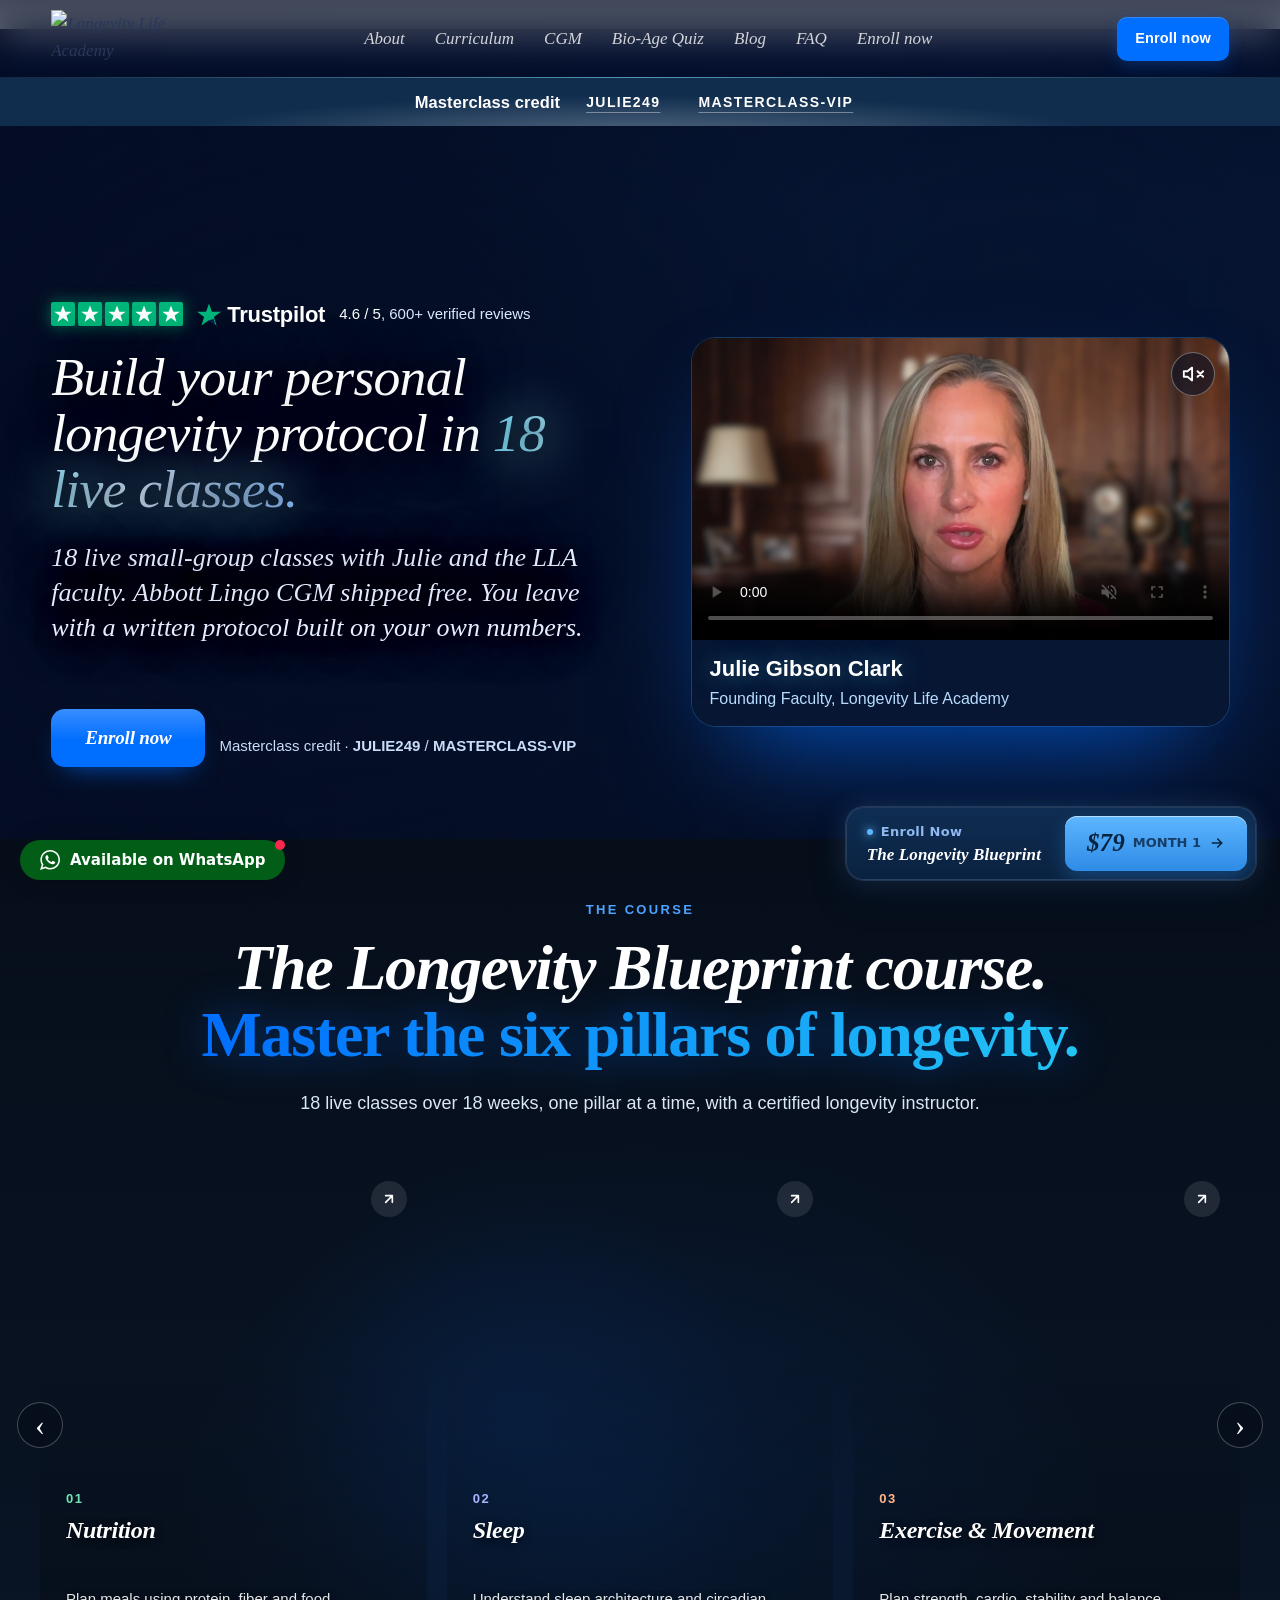
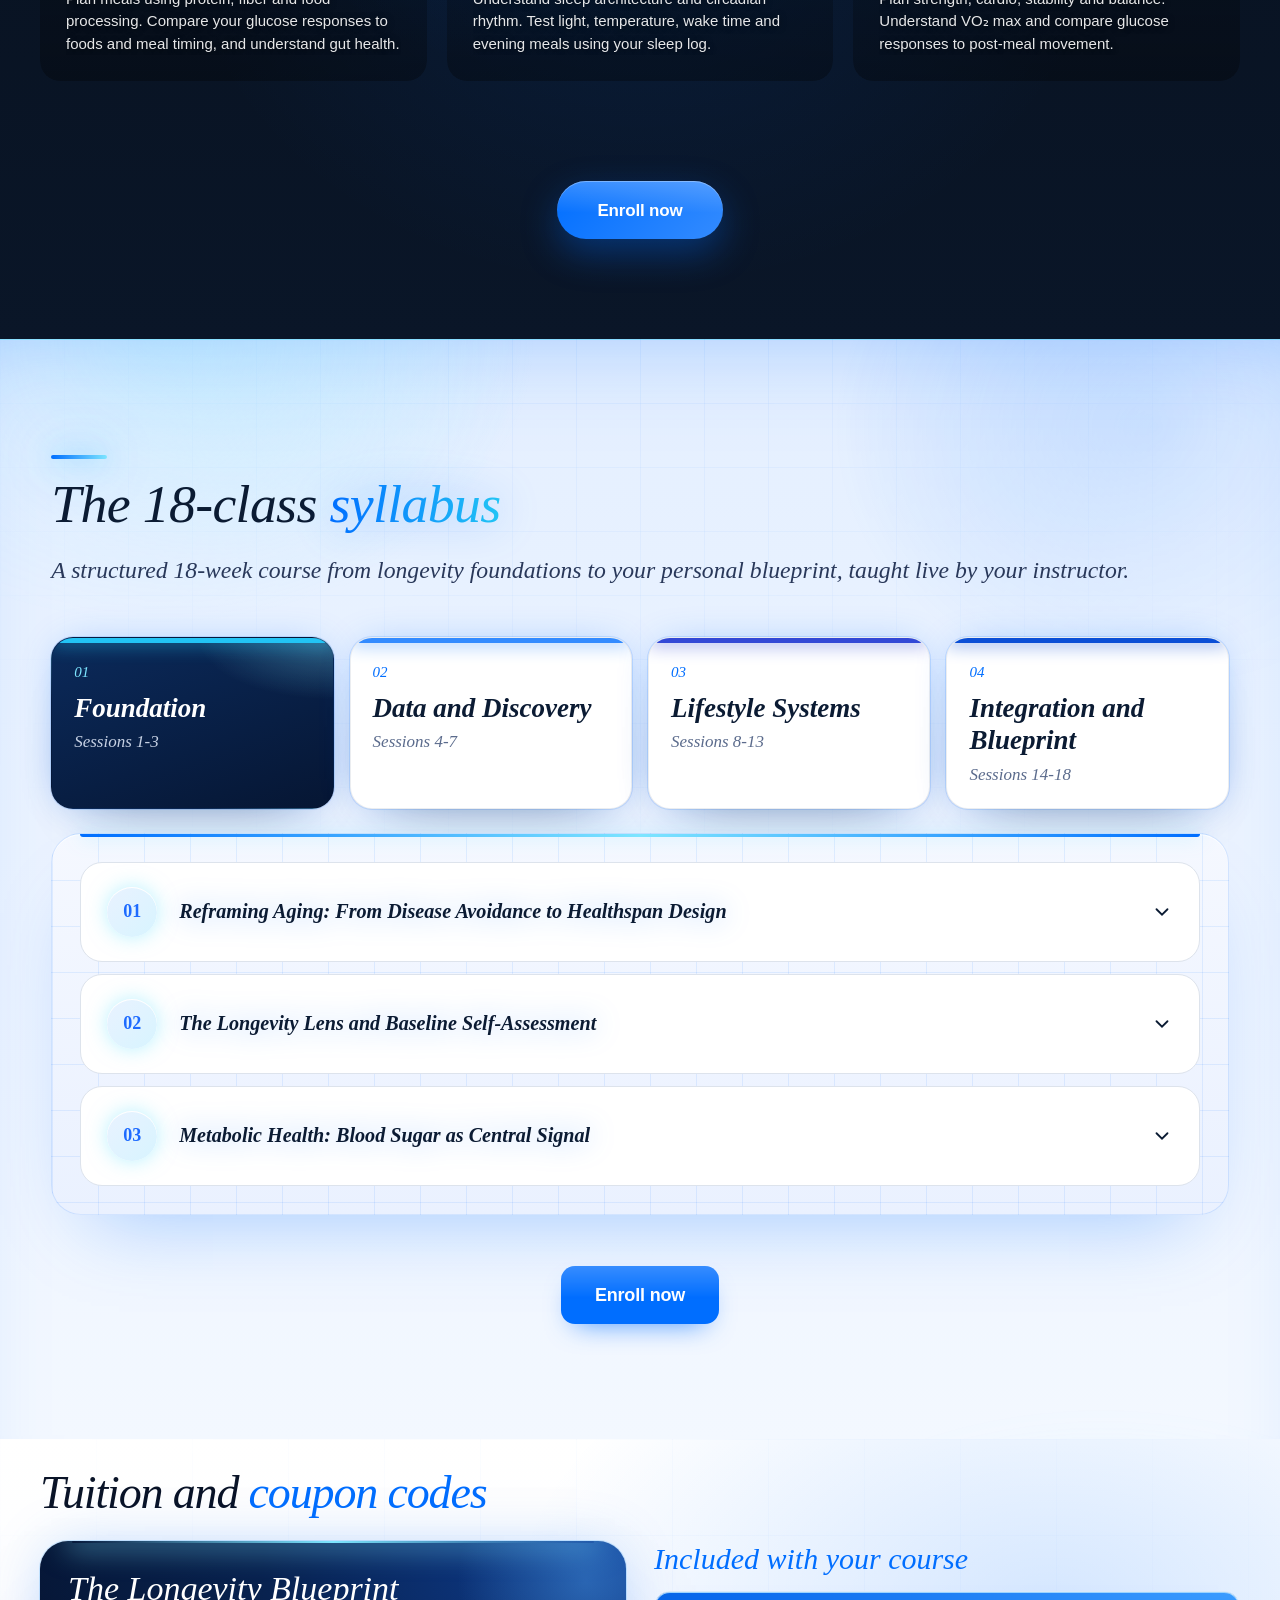
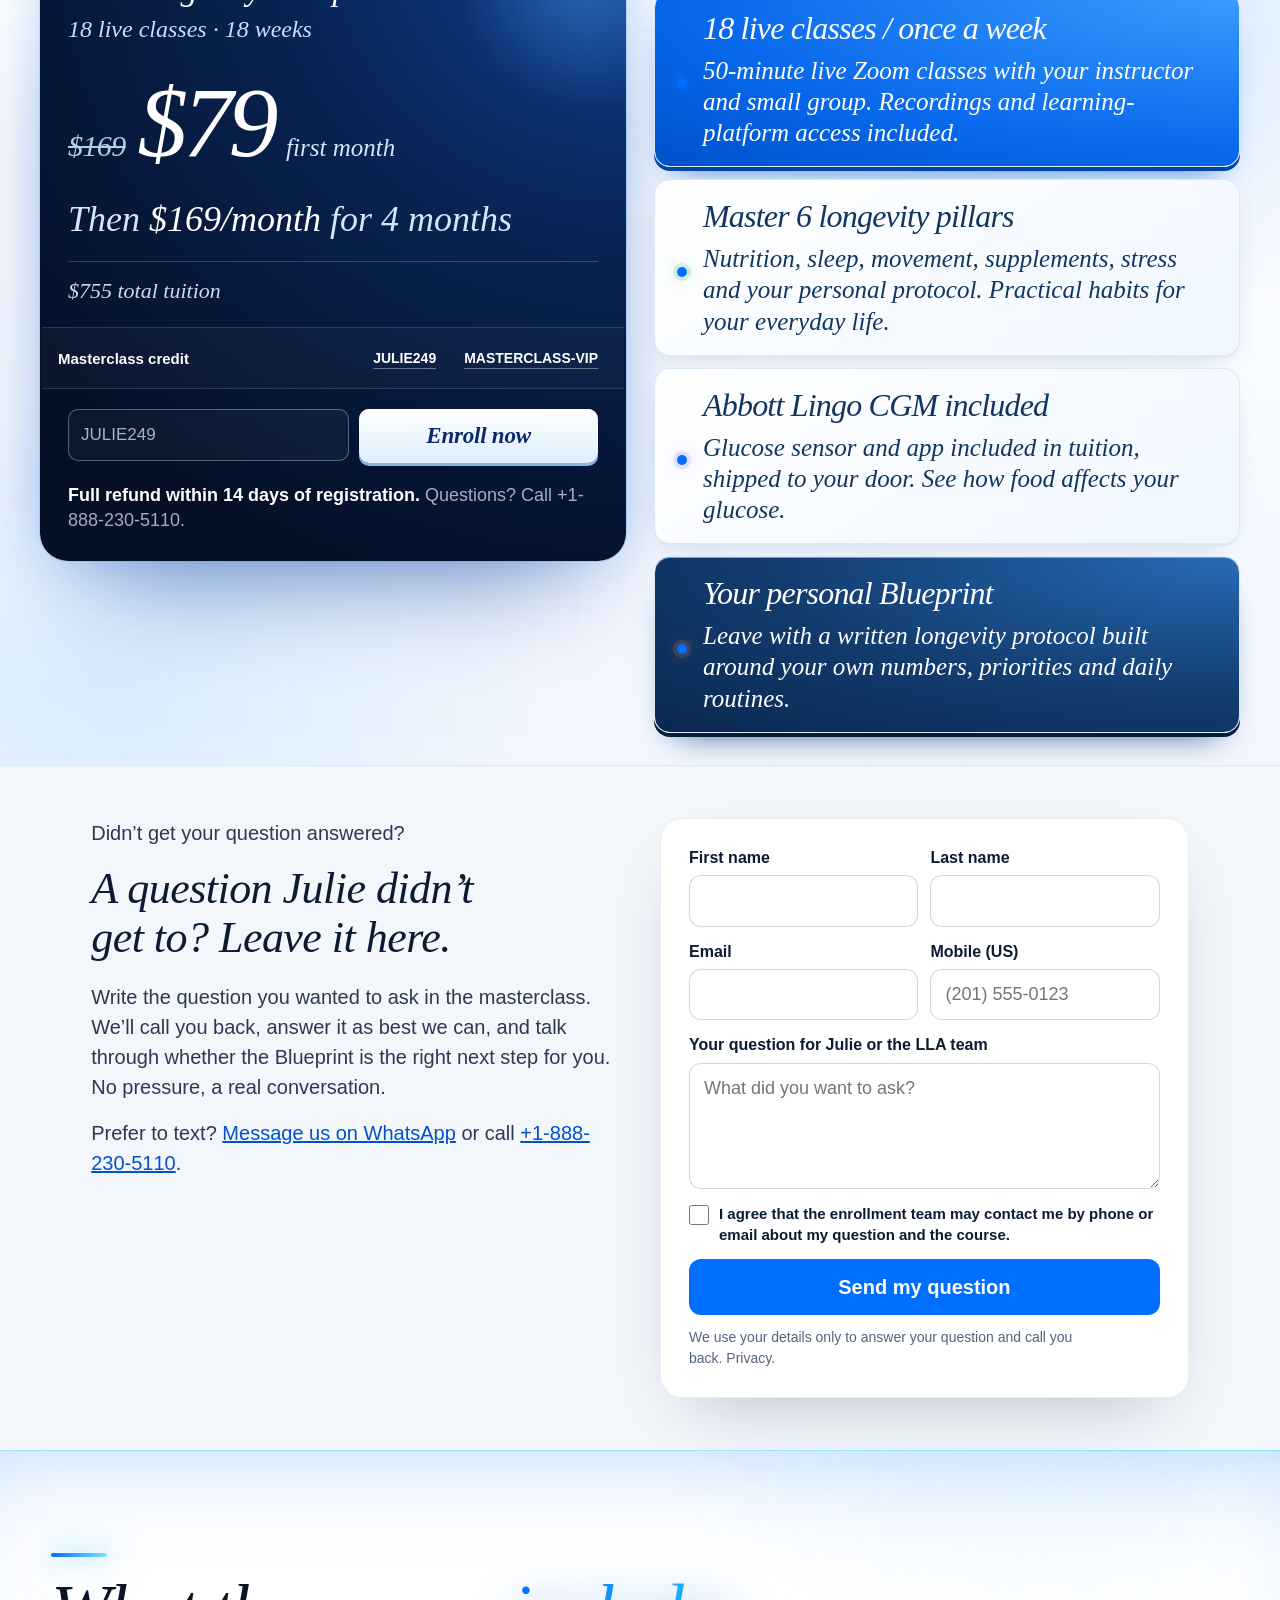
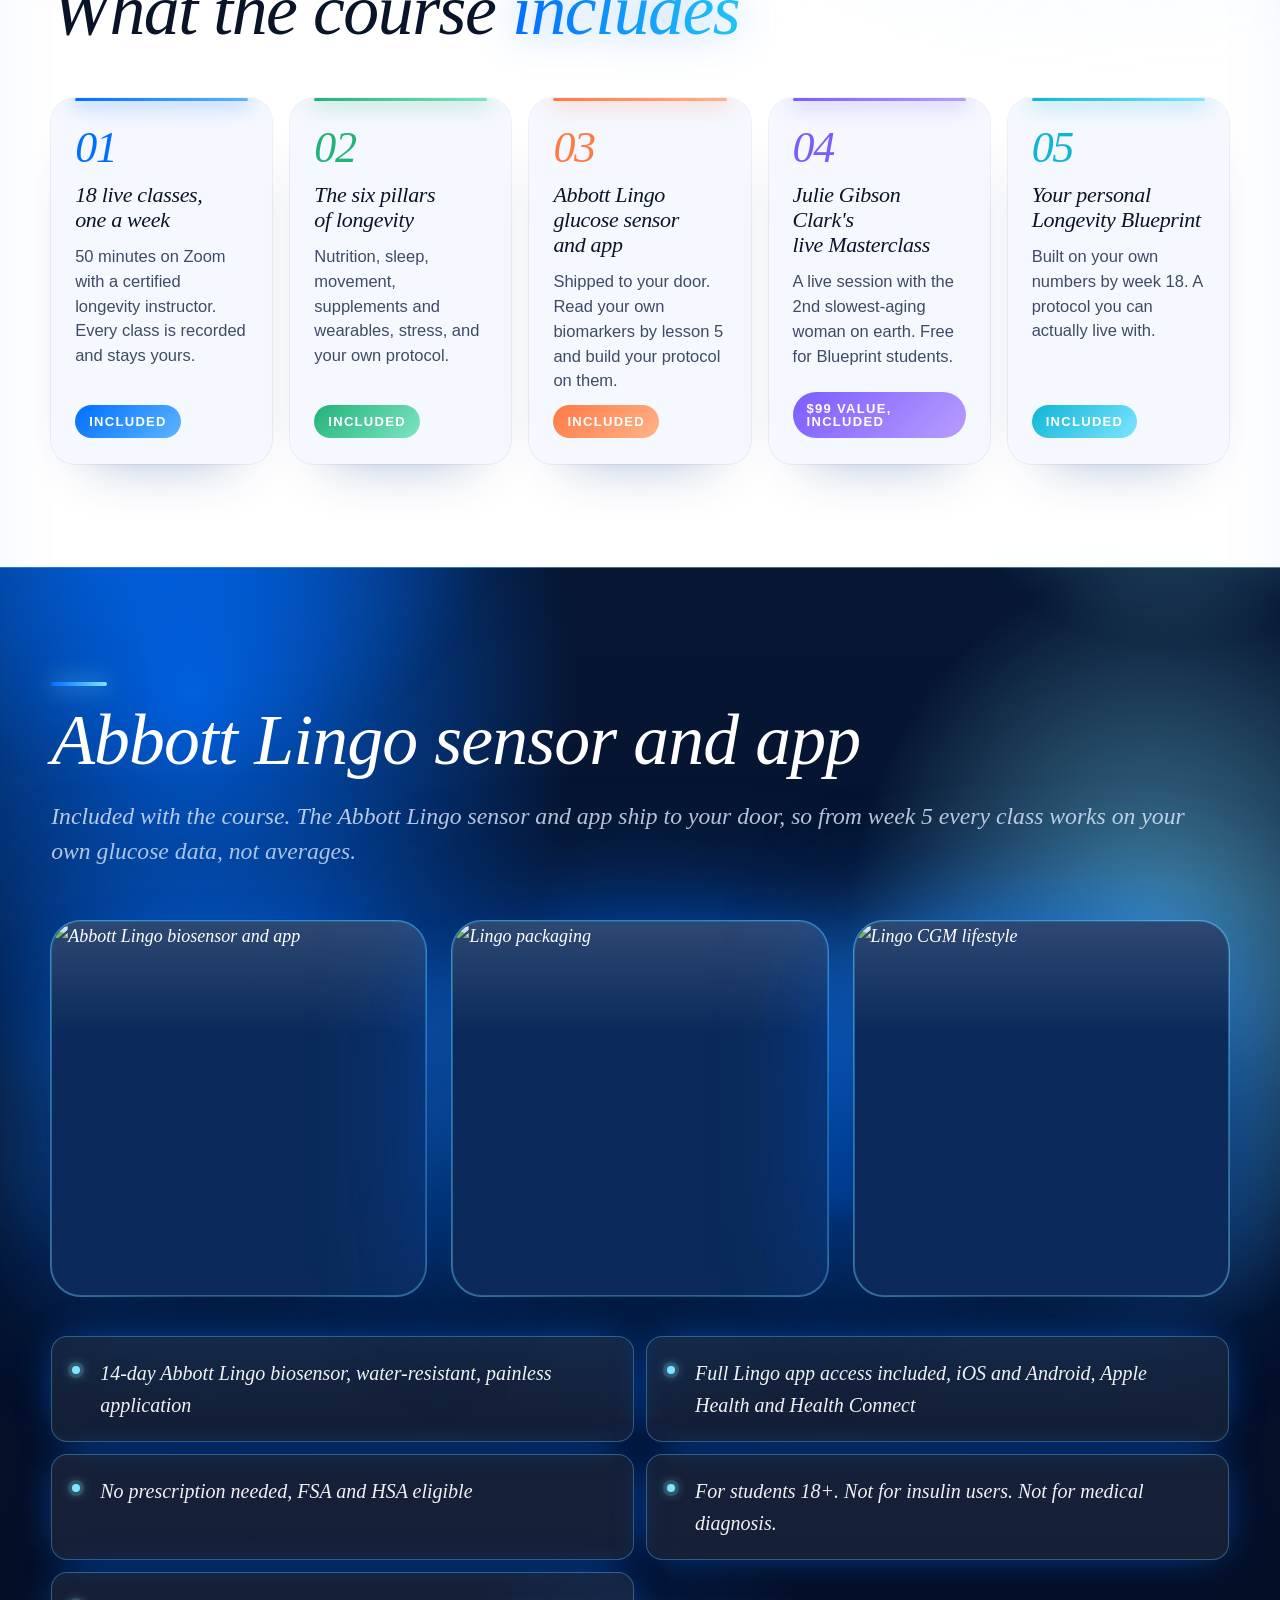
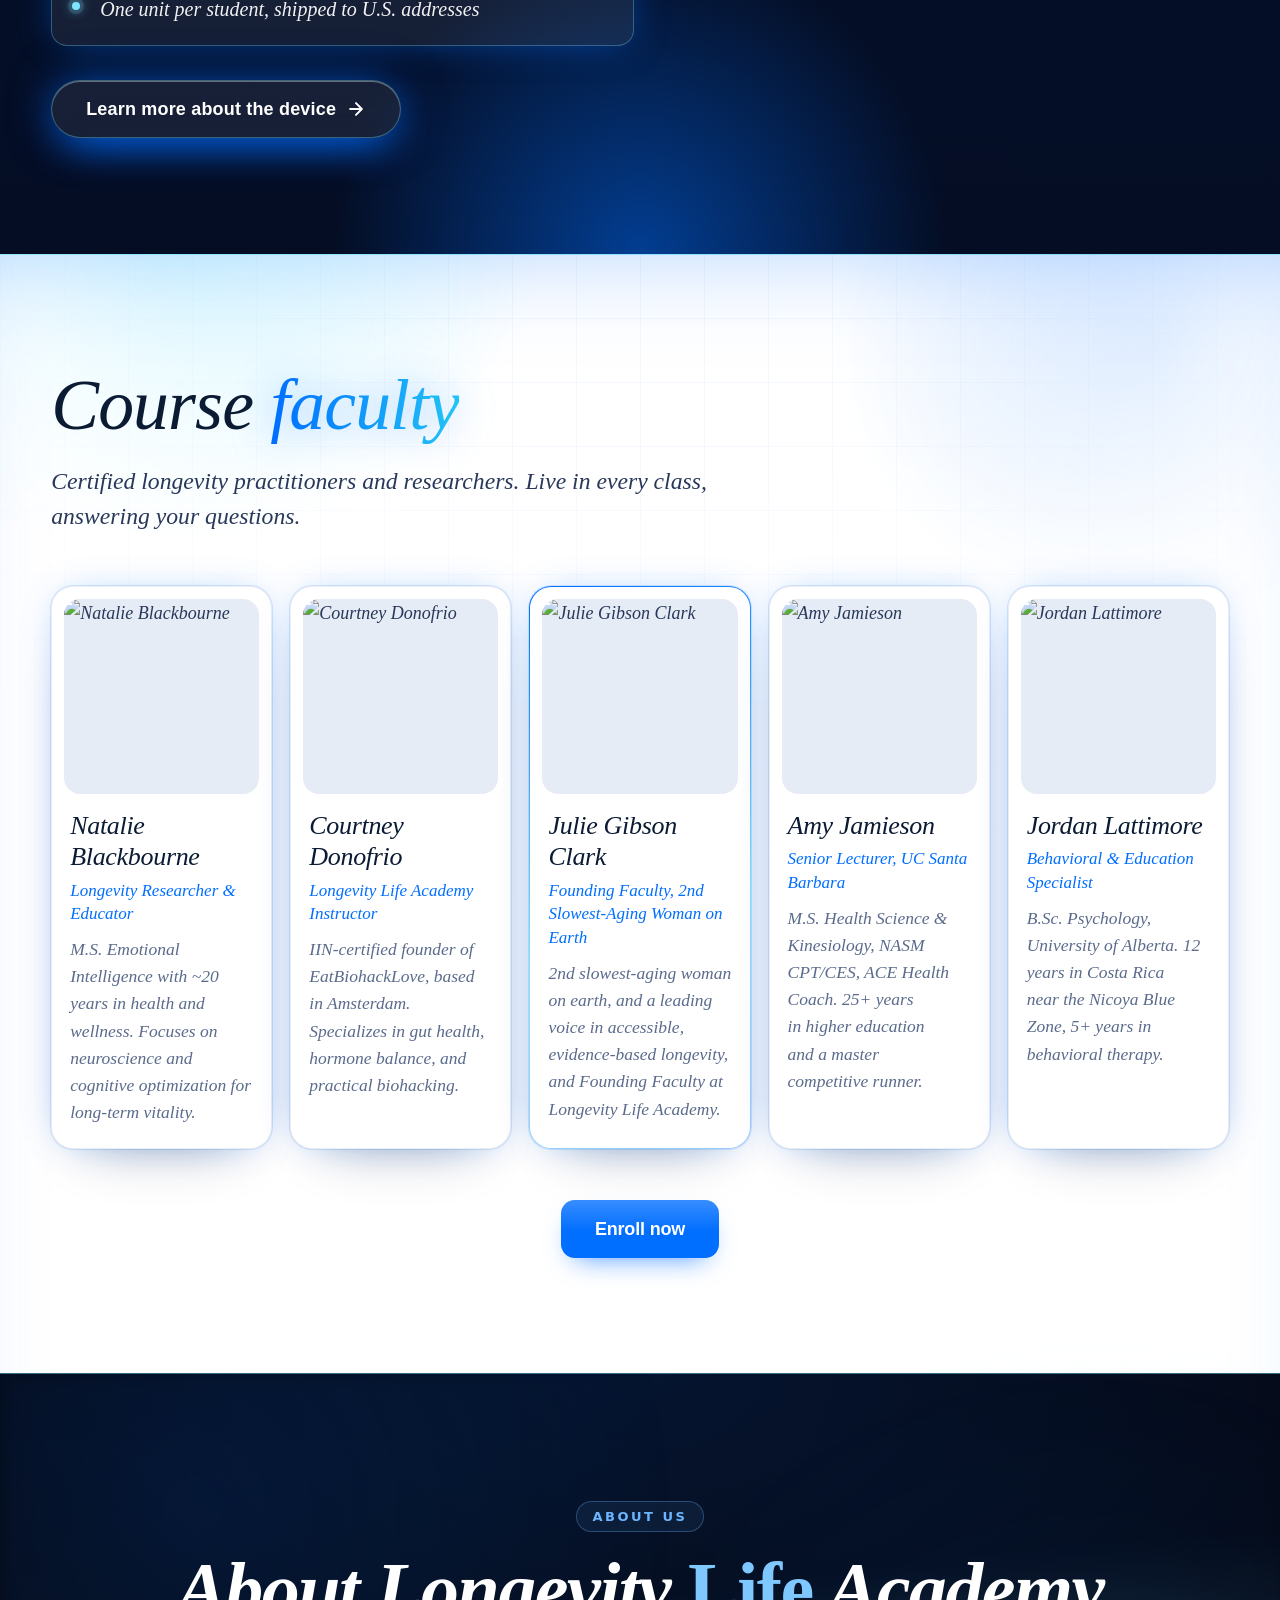
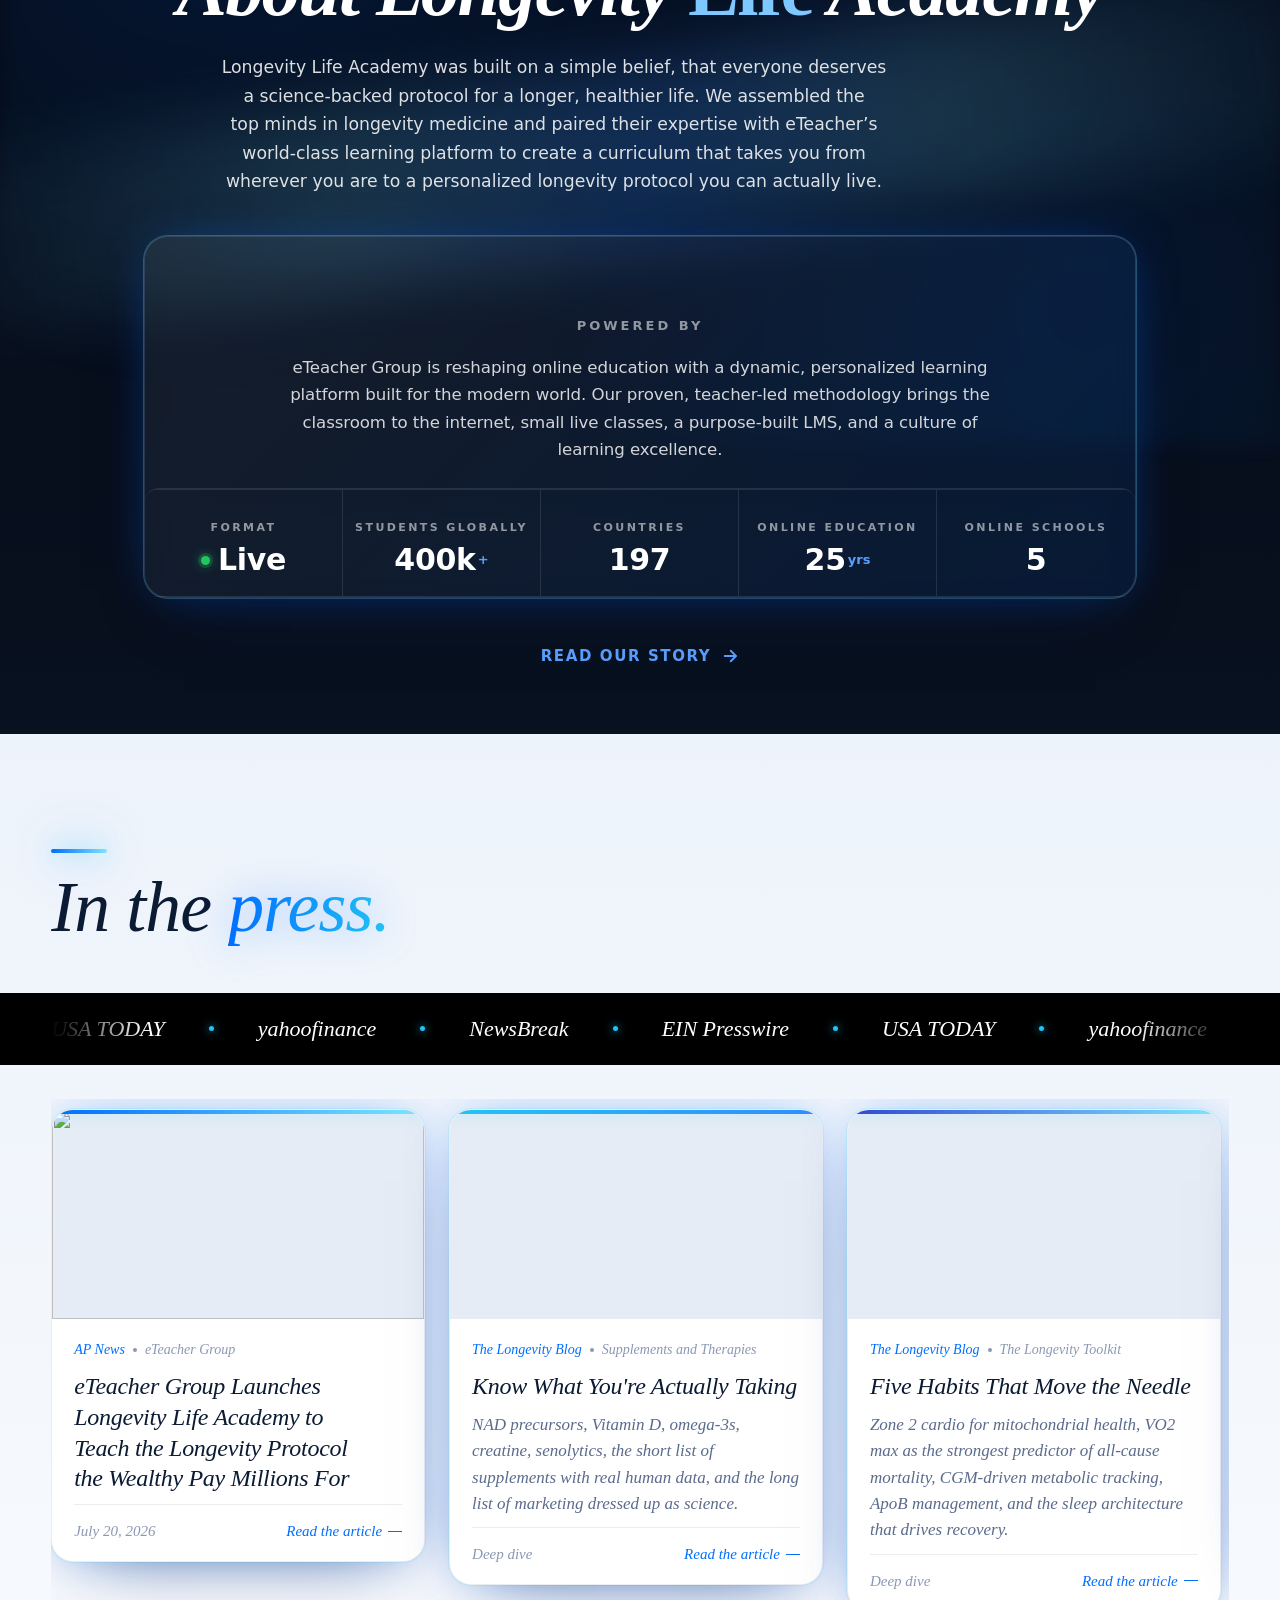
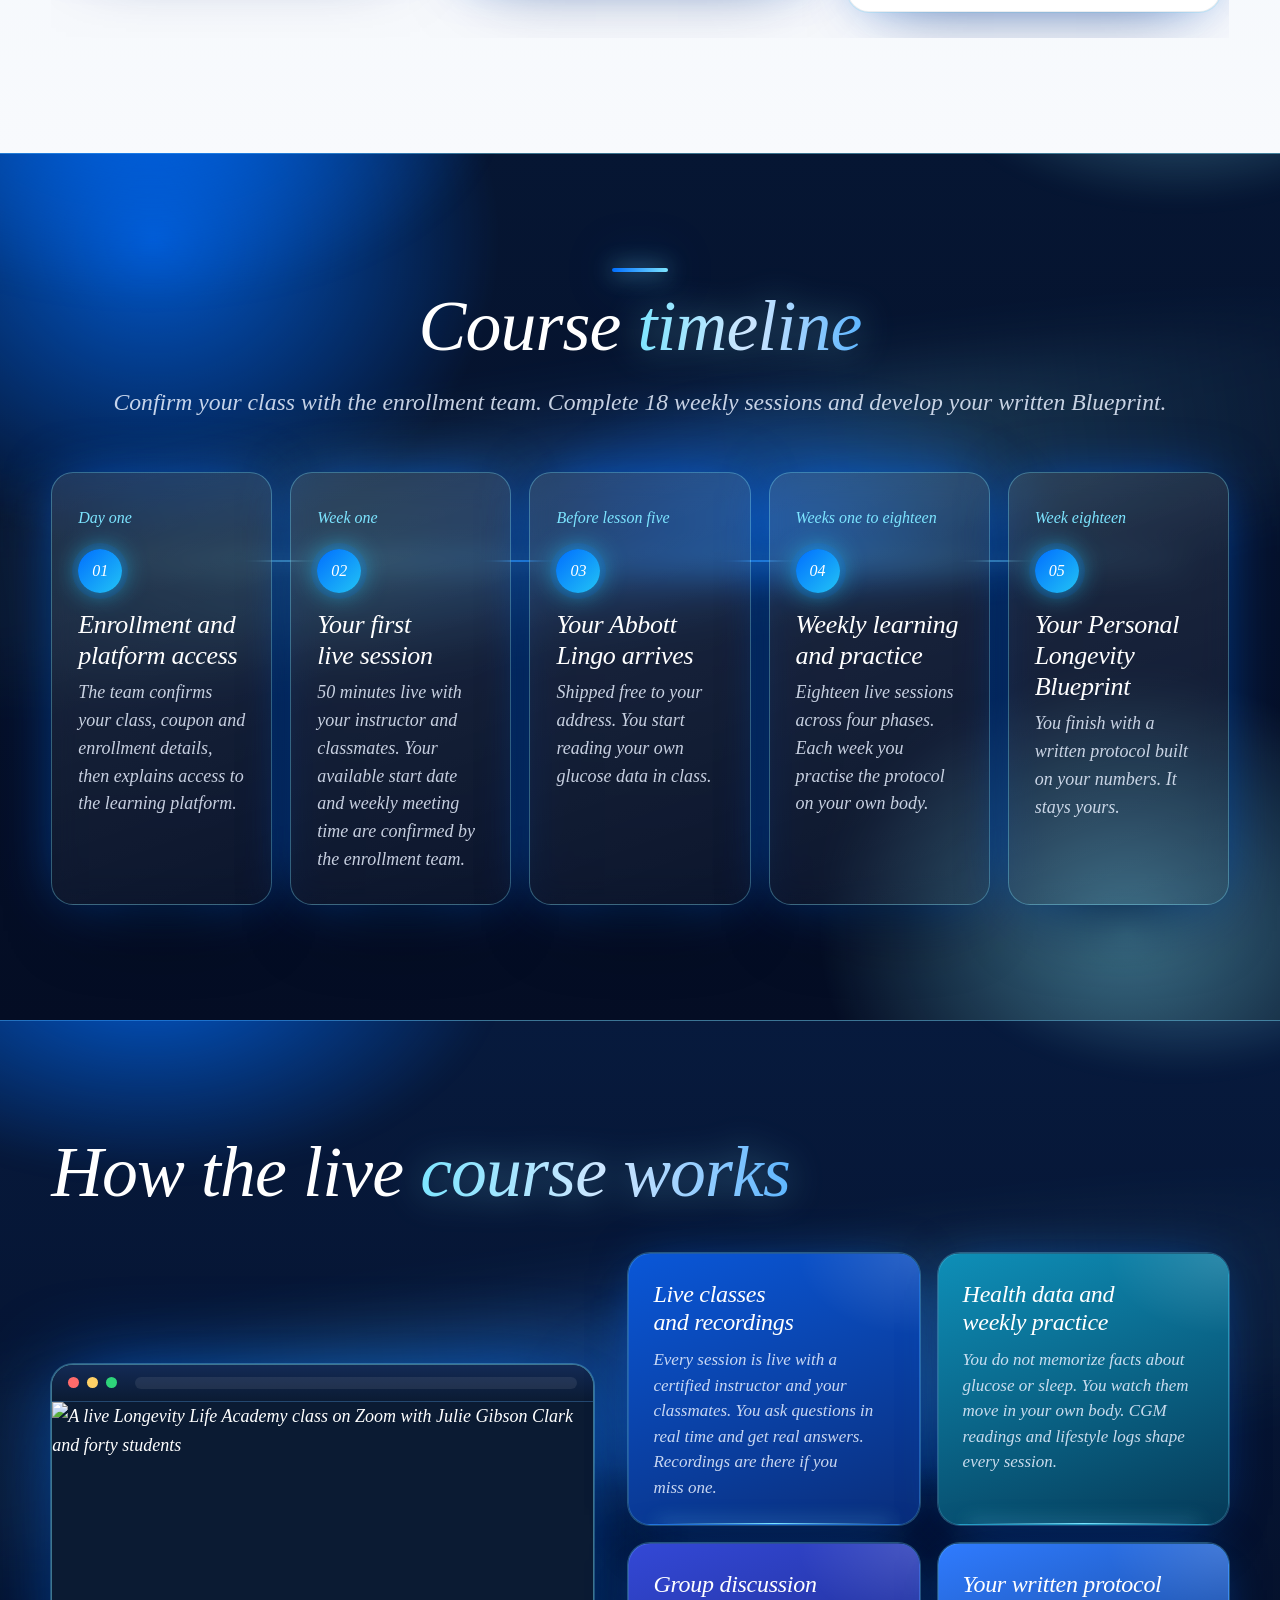
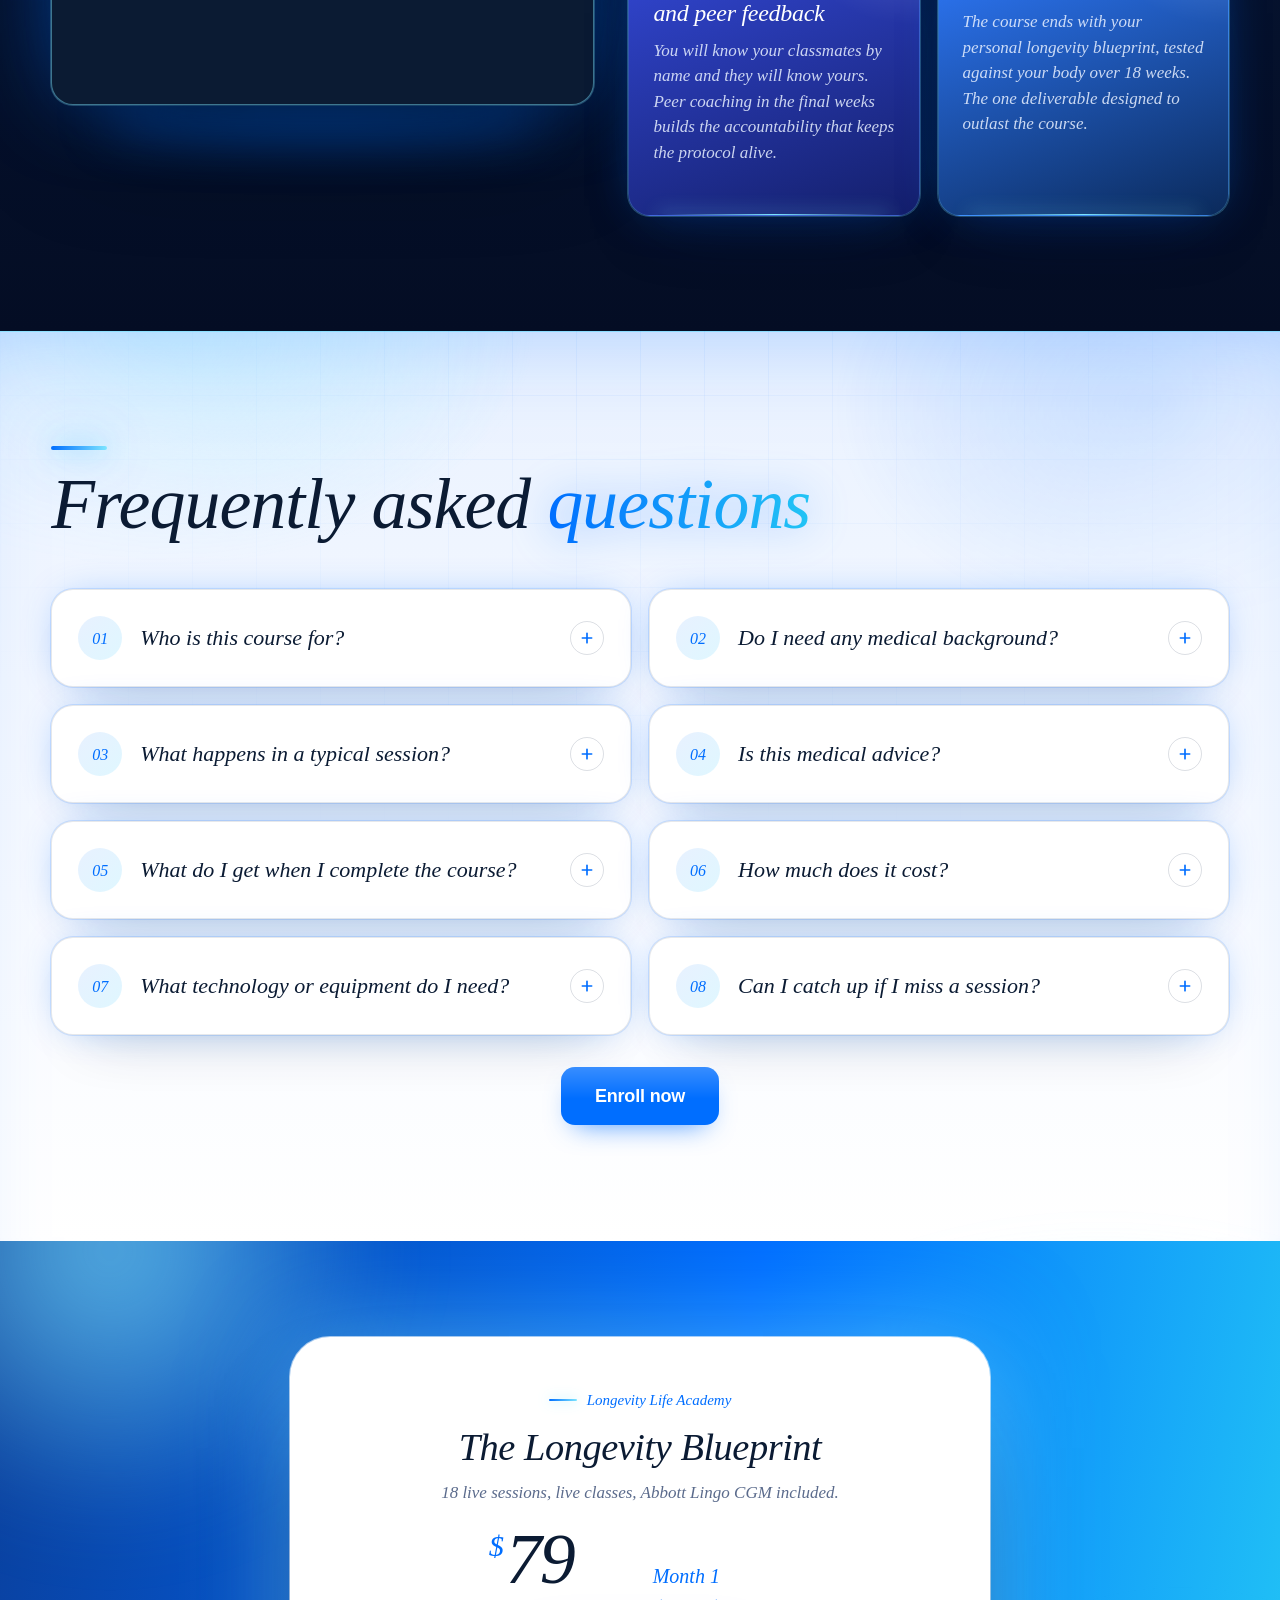
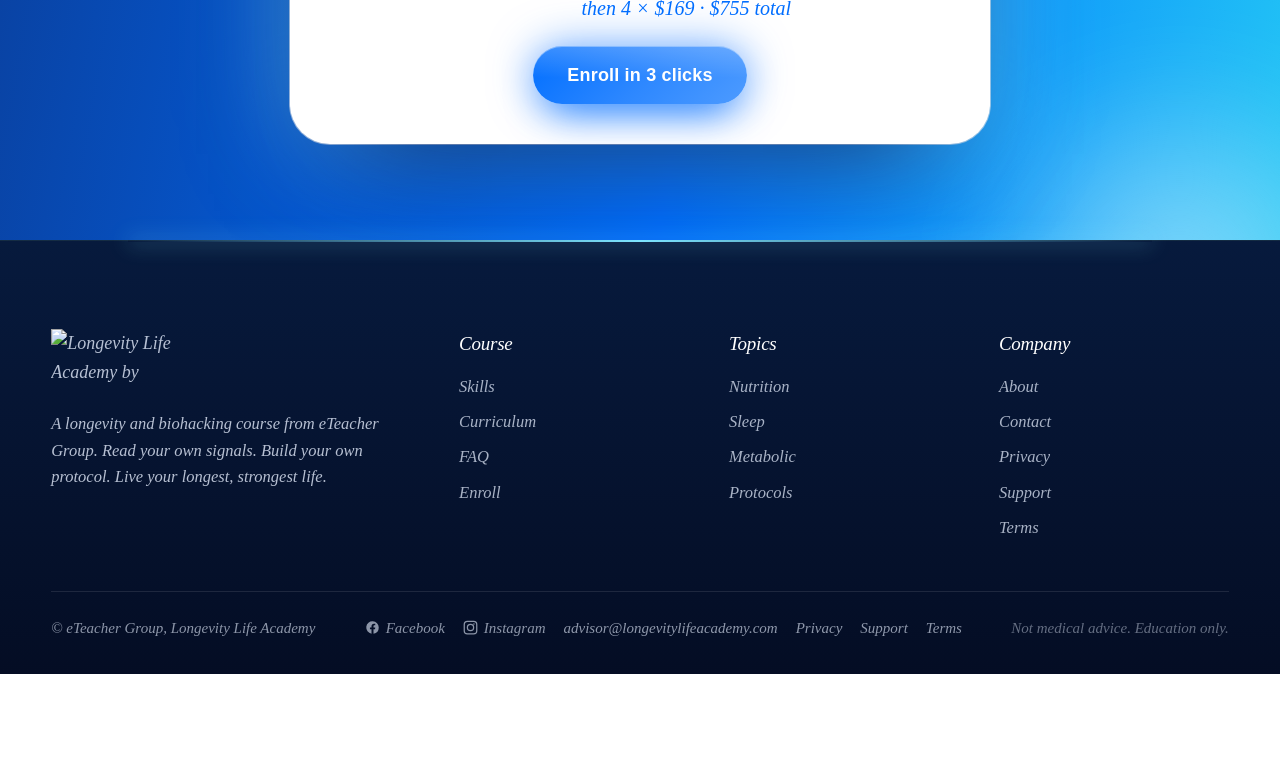
==== commit 120319a2: "Make benefits readable and swipeable before mobile pricing, restore question form and WhatsApp" ====
--- a/index.html
+++ b/index.html
@@ -6982,26 +6982,33 @@
     </div>
   </div>
 </section>
-<section id="ask" class="lla-price attendee-addition"><div class="lp-wrap"><h2>Questions and <em>callbacks</em></h2><p class="lp-lead">Send your unanswered question and contact details. Our enrollment team will contact you.</p><div class="lp-grid"><div class="lp-list"><h3>Contact the enrollment team</h3><p>Ask about the course, available classes, your coupon code or masterclass access.</p><a class="lp-cta" href="https://wa.me/12015023701?text=Hi%2C%20I%20attended%20Julie%27s%20masterclass%20and%20have%20a%20question." target="_blank" rel="noopener">Message us on WhatsApp</a><p><a href="tel:+18882305110">Call +1 888 230 5110</a></p></div><div class="lp-card"><form class="form rv" id="askForm" novalidate="">
-        <div class="two">
-          <label>First name<input name="firstName" type="text" autocomplete="given-name" required="" class="em-in"></label>
-          <label>Last name<input name="lastName" type="text" autocomplete="family-name" required="" class="em-in"></label>
-        </div>
-        <div class="two">
-          <label>Email<input name="email" type="email" autocomplete="email" required="" class="em-in"></label>
-          <label>Mobile (US)<input name="phone" type="tel" autocomplete="tel" placeholder="(201) 555-0123" required="" class="em-in"></label>
-        </div>
-        <label>Your question for the enrollment team<textarea name="question" maxlength="1500" required="" placeholder="Enter your question" class="em-in"></textarea></label>
-        <div class="two">
-          <label>Best time for a callback<select name="callbackTime" class="em-in"><option value="Any time">Any time</option><option value="Morning (9am to noon)">Morning (9am to noon)</option><option value="Afternoon (noon to 5pm)">Afternoon (noon to 5pm)</option><option value="Evening (5pm to 8pm)">Evening (5pm to 8pm)</option></select></label>
-          <label>Your time zone<select name="timeZone" class="em-in"><option value="America/New_York">Eastern Time</option><option value="America/Chicago">Central Time</option><option value="America/Denver">Mountain Time</option><option value="America/Los_Angeles">Pacific Time</option><option value="America/Anchorage">Alaska Time</option><option value="Pacific/Honolulu">Hawaii Time</option></select></label>
-        </div>
-        <label class="consent"><input type="checkbox" name="contactConsent" required=""><span>I agree that the LLA enrollment team may contact me by phone or email about my question and the course.</span></label>
-        <p class="privacy-note">Please don't include medical records or sensitive health details. Read our <a href="blueprint/privacy.html">privacy policy</a>.</p>
-        <input type="text" name="website" class="hp em-in" tabindex="-1" autocomplete="off" aria-hidden="true">
-        <button class="lp-cta" type="submit" id="askBtn">Send question and request callback</button>
-        <p class="formmsg" id="askMsg" role="status" aria-live="polite"></p>
-      </form></div></div></div></section><section class="faq pr-light lp-white lp-numbered is-light" data-lp-num="07" data-lp-kicker="Questions" id="faq">
+<section id="ask" class="att-ask" aria-label="A question Julie did not get to">
+  <div class="container att-ask-wrap">
+    <div class="att-ask-text">
+      <p class="att-kicker">Didn’t get your question answered?</p>
+      <h2 class="att-h2">A question Julie didn’t get to? Leave it here.</h2>
+      <p>Write the question you wanted to ask in the masterclass. We’ll call you back, answer it as best we can, and talk through whether the Blueprint is the right next step for you. No pressure, a real conversation.</p>
+      <p class="att-ask-alt">Prefer to text? <a href="https://wa.me/12015023701?text=Hi%2C%20I%20attended%20Julie%27s%20Longevity%20Masterclass%20and%20have%20a%20question%3A%20" target="_blank" rel="noopener">Message us on WhatsApp</a> or call <a href="tel:+18882305110">+1-888-230-5110</a>.</p>
+    </div>
+    <form class="att-form" id="attAskForm" novalidate>
+      <div class="att-form-row two">
+        <label>First name<input name="firstName" type="text" autocomplete="given-name" required></label>
+        <label>Last name<input name="lastName" type="text" autocomplete="family-name" required></label>
+      </div>
+      <div class="att-form-row two">
+        <label>Email<input name="email" type="email" autocomplete="email" required></label>
+        <label>Mobile (US)<input name="phone" type="tel" autocomplete="tel" placeholder="(201) 555-0123" required></label>
+      </div>
+      <label>Your question for Julie or the LLA team<textarea name="question" rows="4" maxlength="1500" required placeholder="What did you want to ask?"></textarea></label>
+      <input type="text" name="website" class="att-hp" tabindex="-1" autocomplete="off" aria-hidden="true">
+      <label class="guest-contact-consent"><input type="checkbox" name="contactConsent" required> I agree that the enrollment team may contact me by phone or email about my question and the course.</label>
+      <button class="att-btn att-btn-wide" type="submit" id="attAskBtn">Send my question</button>
+      <p class="att-msg" id="attAskMsg" role="status" aria-live="polite"></p>
+      <p class="att-privacy">We use your details only to answer your question and call you back. <a href="blueprint/privacy.html">Privacy</a>.</p>
+    </form>
+  </div>
+</section>
+<section class="faq pr-light lp-white lp-numbered is-light" data-lp-num="07" data-lp-kicker="Questions" id="faq">
   <div class="container faq-inner">
     <div class="faq-header reveal">
       <h2 class="section-title">Questions, <em>answered.</em></h2>
@@ -9053,9 +9060,9 @@
 <link rel="stylesheet" href="guest-mobile.css?v=20261027-mobile4">
 <script src="guest-mobile.js?v=20261027-mobile5" defer></script>
 <link rel="stylesheet" href="attendee-pricing.css?v=compact1">
-<script src="attendee-pricing.js?v=refine2" defer></script>
+<script src="attendee-pricing.js?v=slider1" defer></script>
 <link rel="stylesheet" href="launch-flow.css?v=hero5">
-<script src="launch-flow.js?v=hero4" defer></script>
+<script src="launch-flow.js?v=slider1" defer></script>
 <div id="mockStrip"><span class="t lg">Julie’s promo: <b>$149 a month</b> instead of <span data-no-promo="">$179</span>, her VIP Masterclass included. <b>You save $249</b></span><span class="t sm" onclick="mockCopy(this)"><span class="c">JULIE249</span><span>·</span><span><b>$149</b>/mo + VIP seat</span></span><span class="code" onclick="mockCopy(this)">JULIE249</span><span class="cd" data-cd="">00d 00h 00m 00s</span></div><div id="mockBar"><div class="l"><i>The Longevity Blueprint</i><b>$179<small>/ mo</small></b></div><a href="#offer" data-fn-cta="floater">Enroll Now</a></div><script src="exact-attendee-copy.js?v=space1"></script><script src="attendee-form.js?v=guest-flow-20261027b"></script>  <!-- Global Floating Enroll CTA -->
   <style id="main-site-floater-design">
     .lla-float-cta{
@@ -9137,5 +9144,7 @@
 <link rel="stylesheet" href="pricing-clarity.css?v=clarity1">
 <link rel="stylesheet" href="pricing-replica.css?v=refine2">
 <link rel="stylesheet" href="brand-typography.css?v=brand1">
+<link rel="stylesheet" href="offer-mobile.css?v=slider1">
+<script src="offer-mobile.js?v=slider1" defer></script>
 <script src="blueprint-timezones.js?v=202611-est-pst" defer></script>
 </body></html>
--- a/offer-mobile.css
+++ b/offer-mobile.css
@@ -0,0 +1,79 @@
+/* Larger brand type, compact pricing and a benefits-first mobile purchase view. */
+html body#lpRoot#lpRoot#lpRoot#lpRoot#lpRoot #offer .lp-grid{align-items:start!important}
+html body#lpRoot#lpRoot#lpRoot#lpRoot#lpRoot #offer .lp-card{align-self:start!important;justify-content:flex-start!important;gap:20px!important;padding:28px!important}
+html body#lpRoot#lpRoot#lpRoot#lpRoot#lpRoot #offer .lp-plan b{font-size:34px!important;line-height:1.15!important}
+html body#lpRoot#lpRoot#lpRoot#lpRoot#lpRoot #offer .lp-plan span{font-size:24px!important;line-height:1.3!important}
+html body#lpRoot#lpRoot#lpRoot#lpRoot#lpRoot #offer .credit-month-one strong{font-size:100px!important;line-height:1.1!important}
+html body#lpRoot#lpRoot#lpRoot#lpRoot#lpRoot #offer .credit-month-one s{font-size:30px!important}
+html body#lpRoot#lpRoot#lpRoot#lpRoot#lpRoot #offer .credit-unit{font-size:25px!important}
+html body#lpRoot#lpRoot#lpRoot#lpRoot#lpRoot #offer .credit-rest,
+html body#lpRoot#lpRoot#lpRoot#lpRoot#lpRoot #offer .credit-rest b{font-size:36px!important;line-height:1.2!important}
+html body#lpRoot#lpRoot#lpRoot#lpRoot#lpRoot #offer .credit-total,
+html body#lpRoot#lpRoot#lpRoot#lpRoot#lpRoot #offer .credit-total :is(span,b){font-size:22px!important;font-weight:400!important}
+html body#lpRoot#lpRoot#lpRoot#lpRoot#lpRoot #offer .lp-list h3{font-size:30px!important;line-height:1.2!important;margin:0 0 14px!important}
+html body#lpRoot#lpRoot#lpRoot#lpRoot#lpRoot #offer .lp-bul li{padding:18px 22px!important}
+html body#lpRoot#lpRoot#lpRoot#lpRoot#lpRoot #offer .lp-bul li b{font-size:32px!important;line-height:1.15!important;margin:0 0 8px!important}
+html body#lpRoot#lpRoot#lpRoot#lpRoot#lpRoot #offer .credit-benefit-detail{font-size:25px!important;line-height:1.25!important}
+html body#lpRoot#lpRoot#lpRoot#lpRoot#lpRoot #offer #codeApply{font-size:23px!important;min-height:54px!important}
+html body#lpRoot#lpRoot#lpRoot#lpRoot#lpRoot #offer .lp-trust{font-size:18px!important;line-height:1.4!important}
+.benefit-summary,.benefit-controls{display:none}
+
+/* Exact Blueprint question-form structure, in its own section after the offer. */
+html body#lpRoot #ask{display:block!important;background:#f3f6fb!important;padding:52px 0!important;border-top:1px solid #0a224014}
+html body#lpRoot #ask .att-ask-wrap{width:min(1200px,calc(100% - 40px));margin:auto;display:grid;grid-template-columns:1fr 1fr;gap:40px;align-items:start}
+html body#lpRoot #ask h2{font-size:44px!important;line-height:1.12!important;margin:8px 0 20px!important}
+html body#lpRoot #ask .att-ask-text p{font:400 20px/1.5 Inter,sans-serif;color:#2b3a52;margin:0 0 16px}
+html body#lpRoot #ask .att-ask-alt a{color:#0051cc;text-decoration:underline}
+html body#lpRoot #ask .att-form{background:#fff;border-radius:22px;padding:28px;border:1px solid #0a224014;box-shadow:0 30px 70px -34px #0a22404d}
+html body#lpRoot #ask .att-form label{display:block;font:600 16px/1.4 Inter,sans-serif;color:#0b1b33;margin:0 0 14px}
+html body#lpRoot #ask .att-form input:not([type=checkbox]),html body#lpRoot #ask textarea{display:block;width:100%;margin-top:6px;border:1.5px solid #0a22402e;border-radius:12px;padding:12px 14px;font:400 18px/1.4 Inter,sans-serif;color:#0b1b33;background:#fff;box-sizing:border-box}
+html body#lpRoot #ask textarea{resize:vertical;min-height:126px}
+html body#lpRoot #ask .att-form-row.two{display:grid;grid-template-columns:1fr 1fr;gap:12px}
+html body#lpRoot #ask .att-hp{position:absolute!important;left:-9999px!important;width:1px!important;height:1px!important;opacity:0}
+html body#lpRoot #ask .att-privacy{font:400 14px/1.5 Inter,sans-serif;color:#52647c;margin:12px 0 0}
+html body#lpRoot #ask .att-btn{display:block;width:100%;padding:16px;border:0;border-radius:12px;background:#006eff;color:white;font:600 20px/1.2 Inter,sans-serif;cursor:pointer}
+html body#lpRoot #ask .formmsg{font:500 17px/1.5 Inter,sans-serif;color:#135730;margin-top:14px}
+html body#lpRoot #ask .formmsg.err{color:#a52222}
+
+/* Keep the reference WhatsApp component visible without overlapping Enroll now. */
+html body#lpRoot#lpRoot#lpRoot#lpRoot#lpRoot #et-bumpyard-widget{display:block!important;opacity:1!important;visibility:visible!important;pointer-events:auto!important;inset:auto auto 20px 20px!important;padding:0!important;z-index:10000!important;width:auto!important;height:auto!important}
+html.guest-form-focused body#lpRoot#lpRoot#lpRoot#lpRoot#lpRoot #et-bumpyard-widget,
+html.guest-menu-open body#lpRoot#lpRoot#lpRoot#lpRoot#lpRoot #et-bumpyard-widget,
+html body#lpRoot#lpRoot#lpRoot#lpRoot#lpRoot:has(#enrollModal.open) #et-bumpyard-widget{display:none!important}
+@media(max-width:1100px){
+ html body#lpRoot#lpRoot#lpRoot#lpRoot#lpRoot #offer .lp-grid{display:flex!important;flex-direction:column!important;gap:22px!important;max-width:660px!important;margin:auto!important}
+ html body#lpRoot#lpRoot#lpRoot#lpRoot#lpRoot #offer .lp-list{order:-1!important;width:100%!important;min-width:0!important}
+ html body#lpRoot#lpRoot#lpRoot#lpRoot#lpRoot #offer .lp-card{width:100%!important;box-sizing:border-box!important;padding:22px!important;gap:16px!important}
+ html body#lpRoot#lpRoot#lpRoot#lpRoot#lpRoot #offer .lp-bul{display:grid!important;grid-template-columns:none!important;grid-template-rows:1fr!important;grid-auto-flow:column!important;grid-auto-columns:calc(100% - 28px)!important;gap:12px!important;overflow-x:auto!important;overflow-y:hidden!important;scroll-snap-type:x mandatory;scrollbar-width:none;overscroll-behavior-x:contain;padding:0 0 8px!important;margin:0!important;width:100%!important}
+ #courseBenefitsRail::-webkit-scrollbar{display:none}
+ html body#lpRoot#lpRoot#lpRoot#lpRoot#lpRoot #offer .lp-bul li{grid-column:auto!important;scroll-snap-align:start;scroll-snap-stop:always;min-width:0!important;padding:20px!important;align-items:flex-start!important}
+ html body#lpRoot#lpRoot#lpRoot#lpRoot#lpRoot #offer .lp-bul li i{display:none!important}
+ html body#lpRoot#lpRoot#lpRoot#lpRoot#lpRoot #offer .lp-bul li b{font-size:30px!important}
+ html body#lpRoot#lpRoot#lpRoot#lpRoot#lpRoot #offer .credit-benefit-detail{font-size:24px!important}
+ html body#lpRoot#lpRoot#lpRoot#lpRoot#lpRoot #offer .lp-list h3{font-size:30px!important;margin-bottom:8px!important}
+ html body#lpRoot#lpRoot#lpRoot#lpRoot#lpRoot #offer .benefit-summary{display:block!important;font:italic 500 21px/1.3 'Playfair Display',Georgia,serif!important;color:#163e65!important;margin:0 0 14px!important}
+ .benefit-controls{display:flex;justify-content:space-between;align-items:center;gap:20px;margin-top:8px;color:#12365f}
+ .benefit-controls button{width:48px;height:44px;border:1px solid #adcbea;background:#fff;color:#0051cc;border-radius:10px;font:500 25px/1 Inter,sans-serif;cursor:pointer}
+ .benefit-controls button:disabled{opacity:.35;cursor:default}
+ .benefit-controls>span{text-align:center;display:flex;gap:10px;align-items:center;font:500 15px/1.4 Inter,sans-serif}
+ .benefit-count{font-weight:700}
+ html body#lpRoot#lpRoot#lpRoot#lpRoot#lpRoot #offer .lp-plan b{font-size:30px!important}
+ html body#lpRoot#lpRoot#lpRoot#lpRoot#lpRoot #offer .lp-plan span{font-size:22px!important}
+ html body#lpRoot#lpRoot#lpRoot#lpRoot#lpRoot #offer .credit-month-one strong{font-size:86px!important}
+ html body#lpRoot#lpRoot#lpRoot#lpRoot#lpRoot #offer .credit-unit{font-size:22px!important}
+ html body#lpRoot#lpRoot#lpRoot#lpRoot#lpRoot #offer .credit-rest,html body#lpRoot#lpRoot#lpRoot#lpRoot#lpRoot #offer .credit-rest b{font-size:30px!important}
+ html body#lpRoot#lpRoot#lpRoot#lpRoot#lpRoot #offer .credit-total,html body#lpRoot#lpRoot#lpRoot#lpRoot#lpRoot #offer .credit-total :is(span,b){font-size:21px!important}
+ html body#lpRoot #ask .att-ask-wrap{grid-template-columns:1fr;gap:22px}
+ html body#lpRoot #ask h2{font-size:36px!important}
+ html body#lpRoot #ask .att-form-row.two{grid-template-columns:1fr}
+}
+@media(max-width:800px){
+ html body#lpRoot#lpRoot#lpRoot#lpRoot#lpRoot #attendeeFloatCta{left:84px!important;padding:6px!important;min-height:0!important;gap:0!important}
+ html body#lpRoot#lpRoot#lpRoot#lpRoot#lpRoot #attendeeFloatCta .lla-cta-text{display:none!important}
+ html body#lpRoot#lpRoot#lpRoot#lpRoot#lpRoot #attendeeFloatCta .lla-cta-pill{width:100%!important;min-height:54px!important;margin:0!important;padding:8px 12px!important;gap:8px!important;justify-content:center!important}
+ html body#lpRoot#lpRoot#lpRoot#lpRoot#lpRoot #attendeeFloatCta .lla-cta-pill:before{content:'Enroll now';font:600 15px/1.2 Inter,sans-serif;color:#072c4c}
+ html body#lpRoot#lpRoot#lpRoot#lpRoot#lpRoot #attendeeFloatCta .lla-cta-pill .price{font-size:27px!important}
+ html body#lpRoot#lpRoot#lpRoot#lpRoot#lpRoot #attendeeFloatCta .lla-cta-pill .mo{font-size:10px!important}
+ html body#lpRoot#lpRoot#lpRoot#lpRoot#lpRoot #et-bumpyard-widget{inset:auto auto 18px 12px!important}
+ html body#lpRoot #ask .att-form{padding:20px}
+}
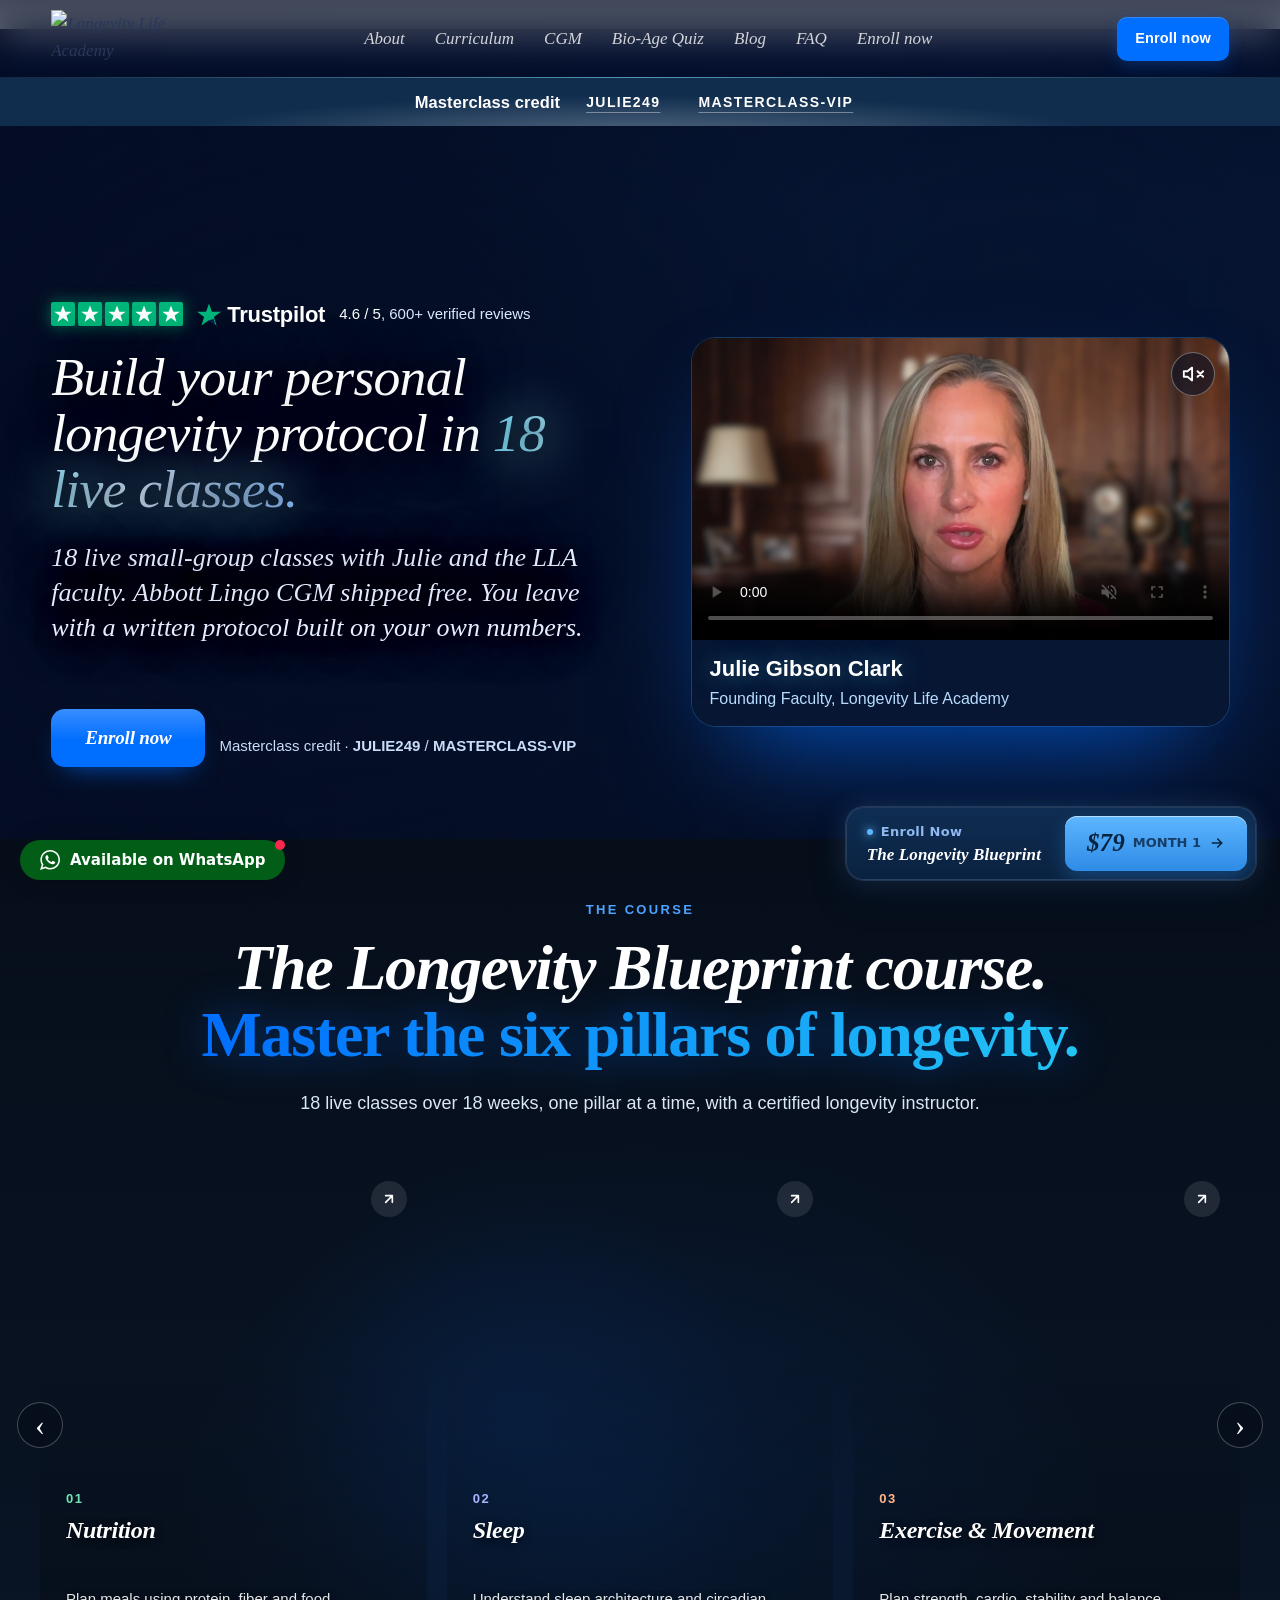
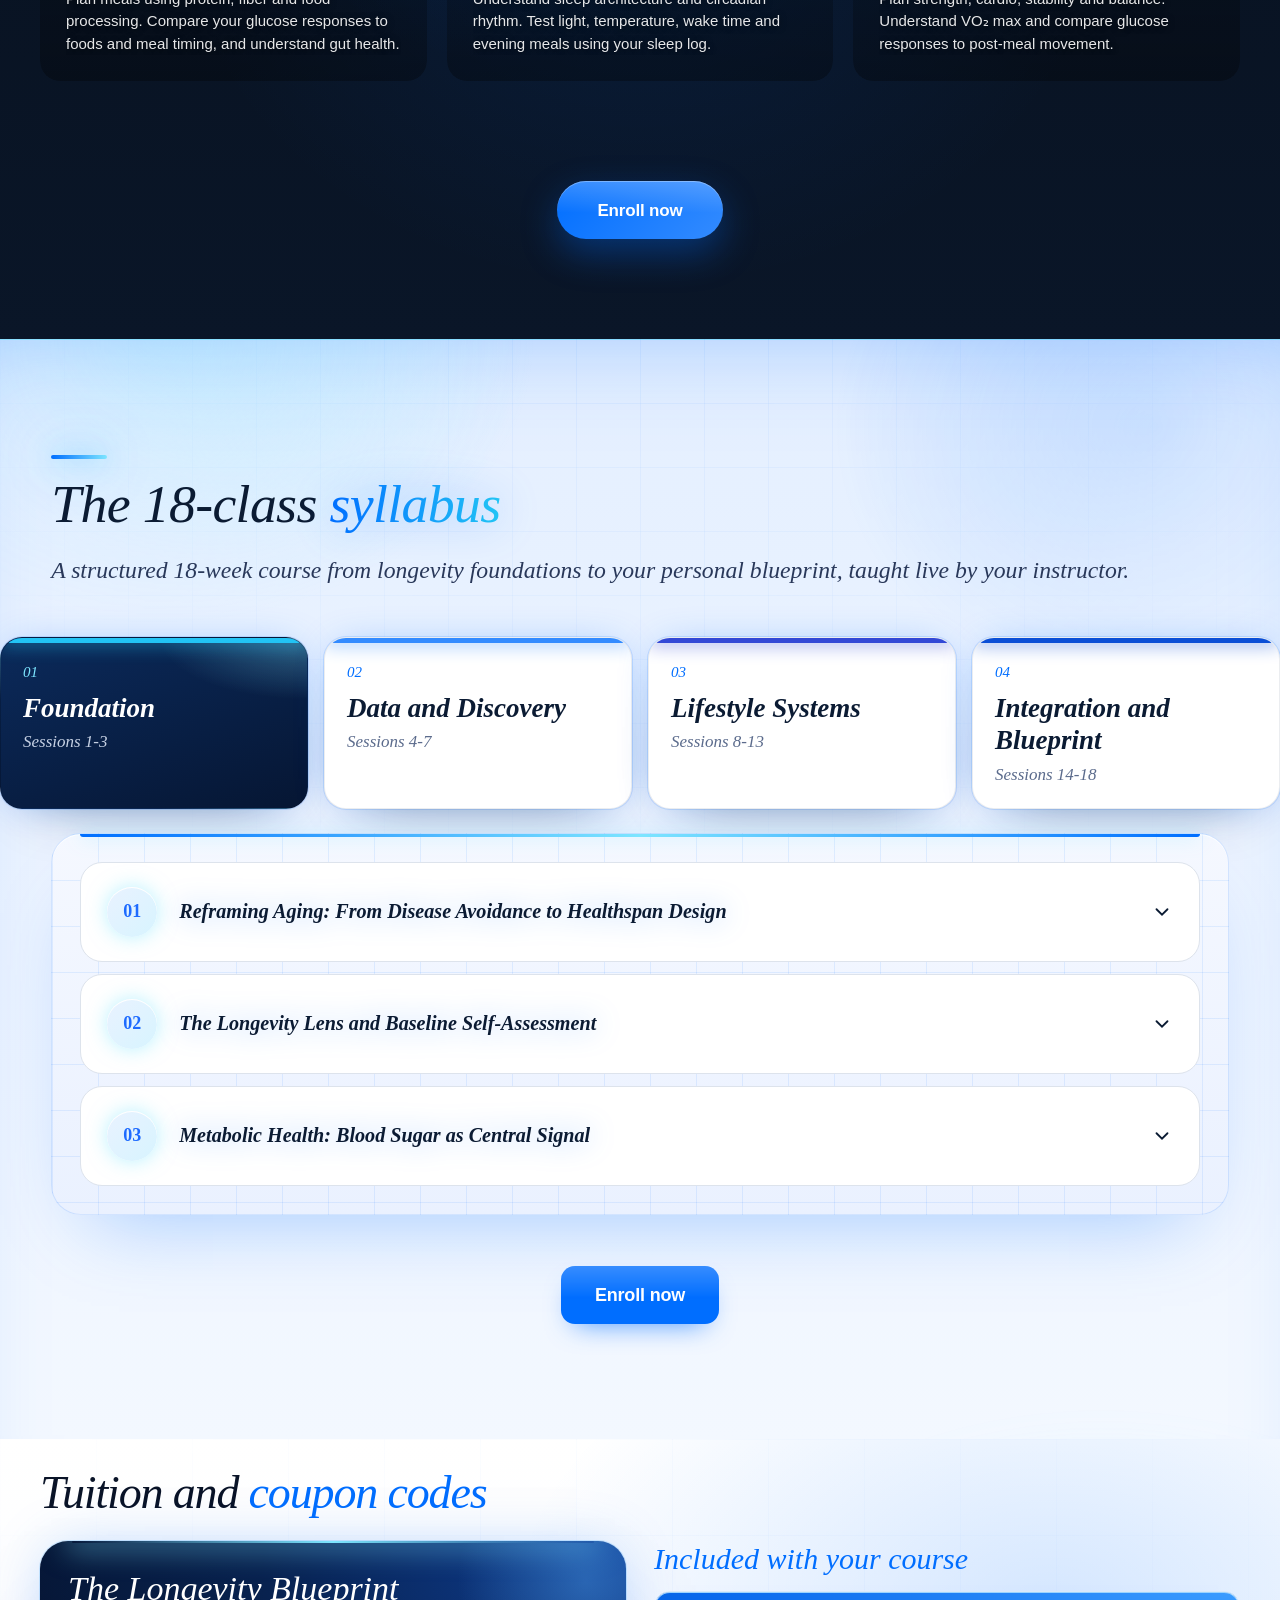
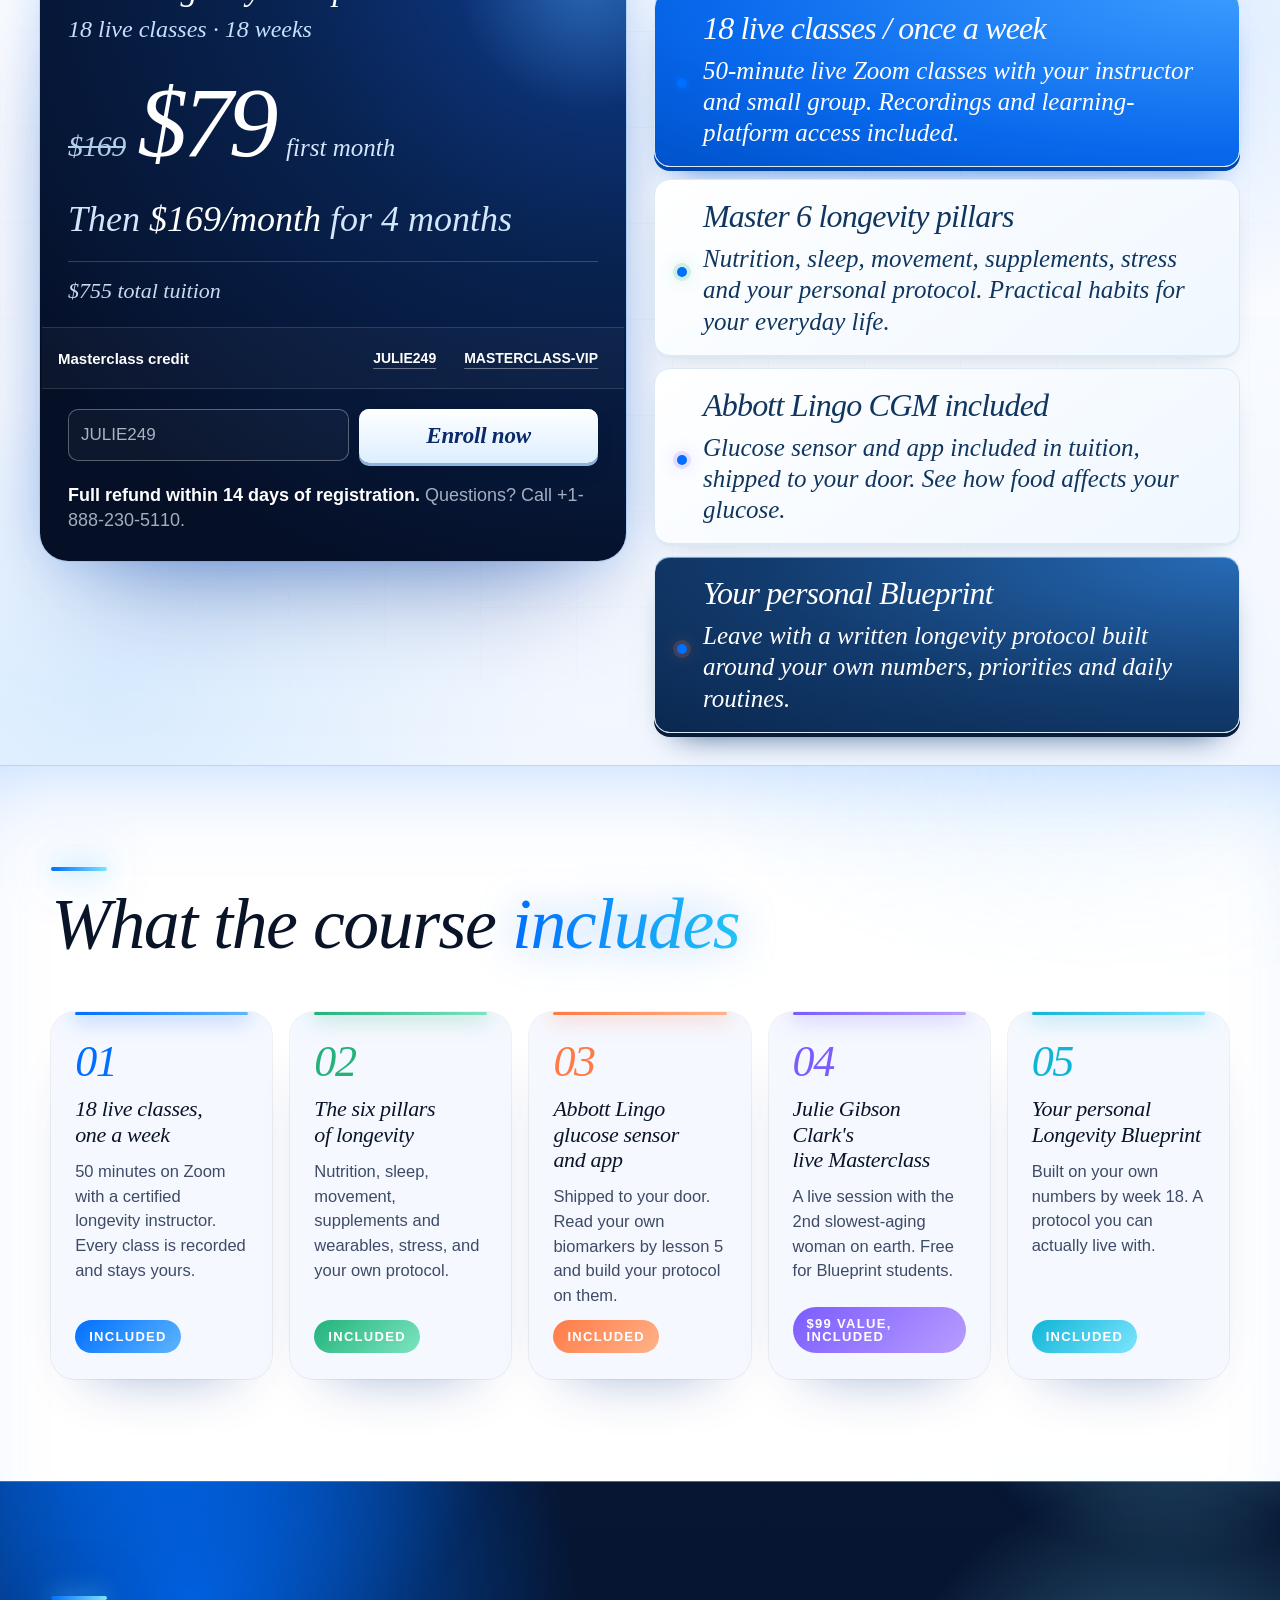
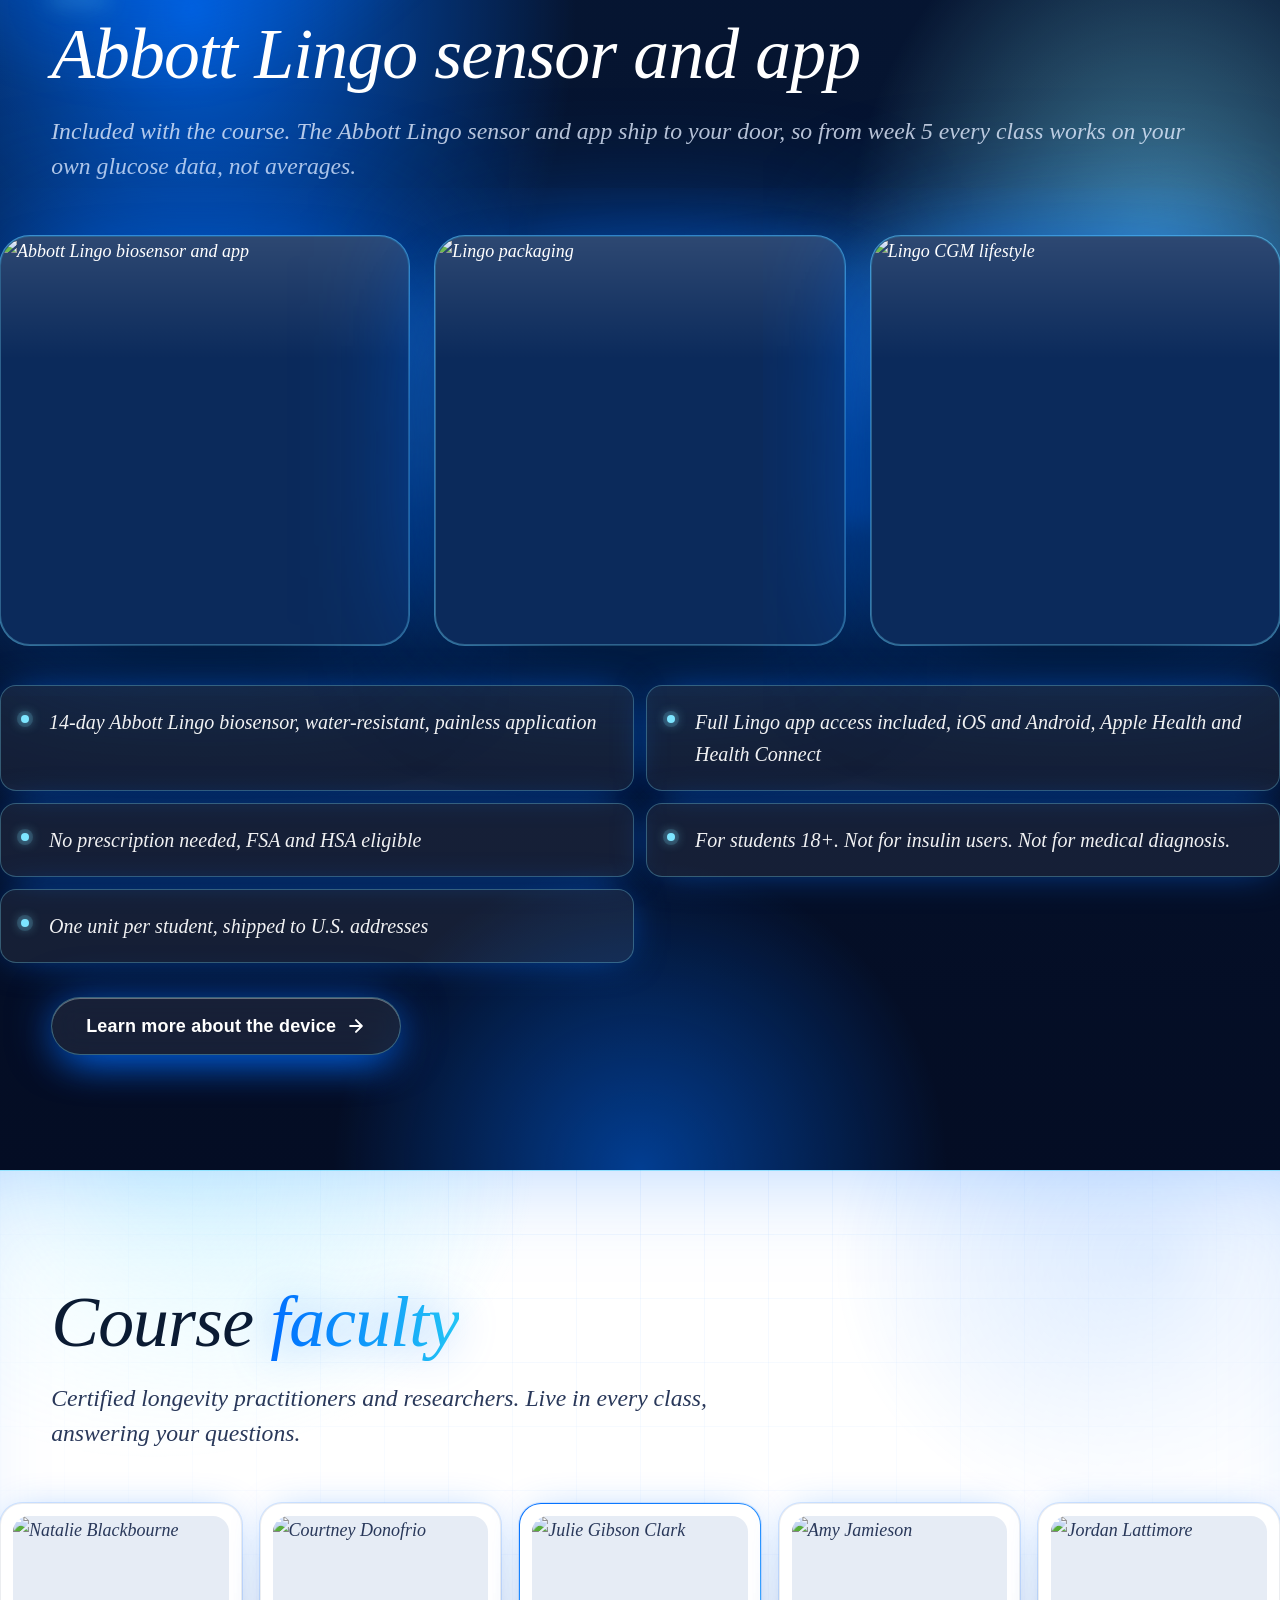
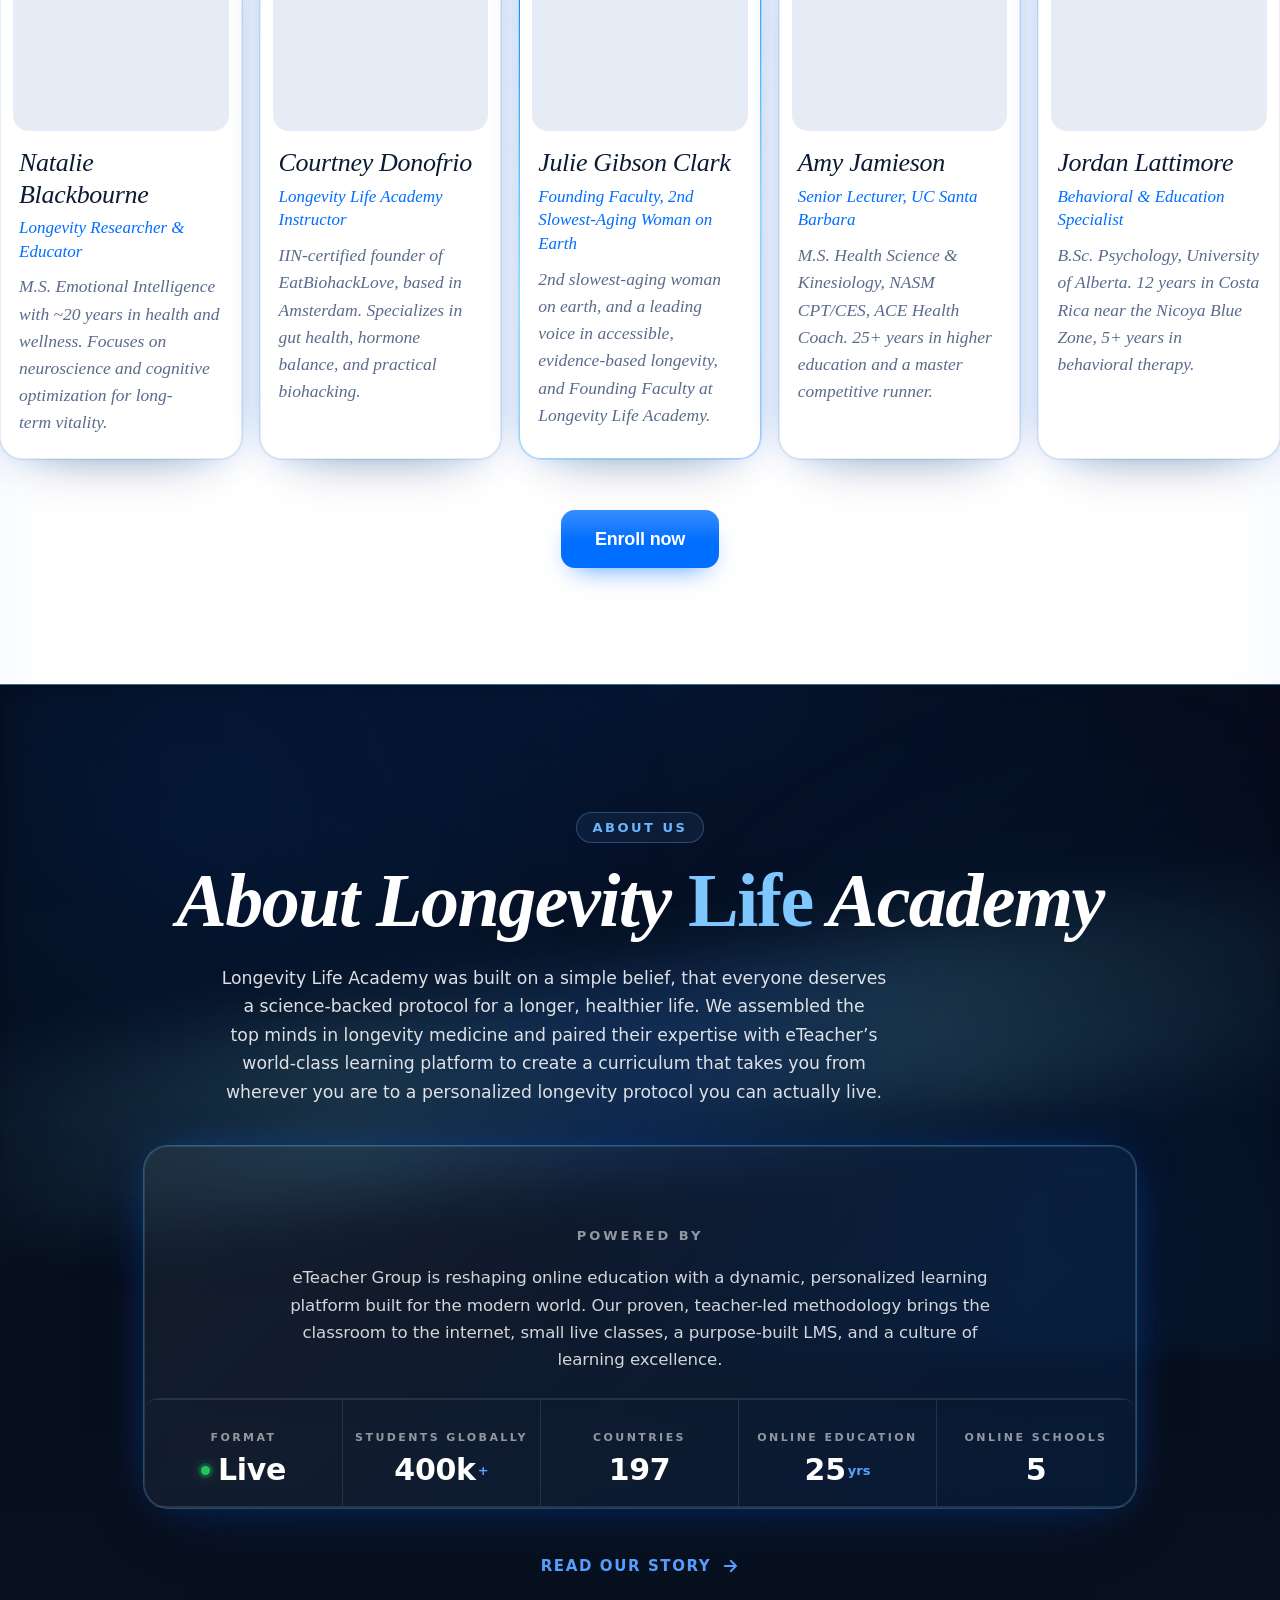
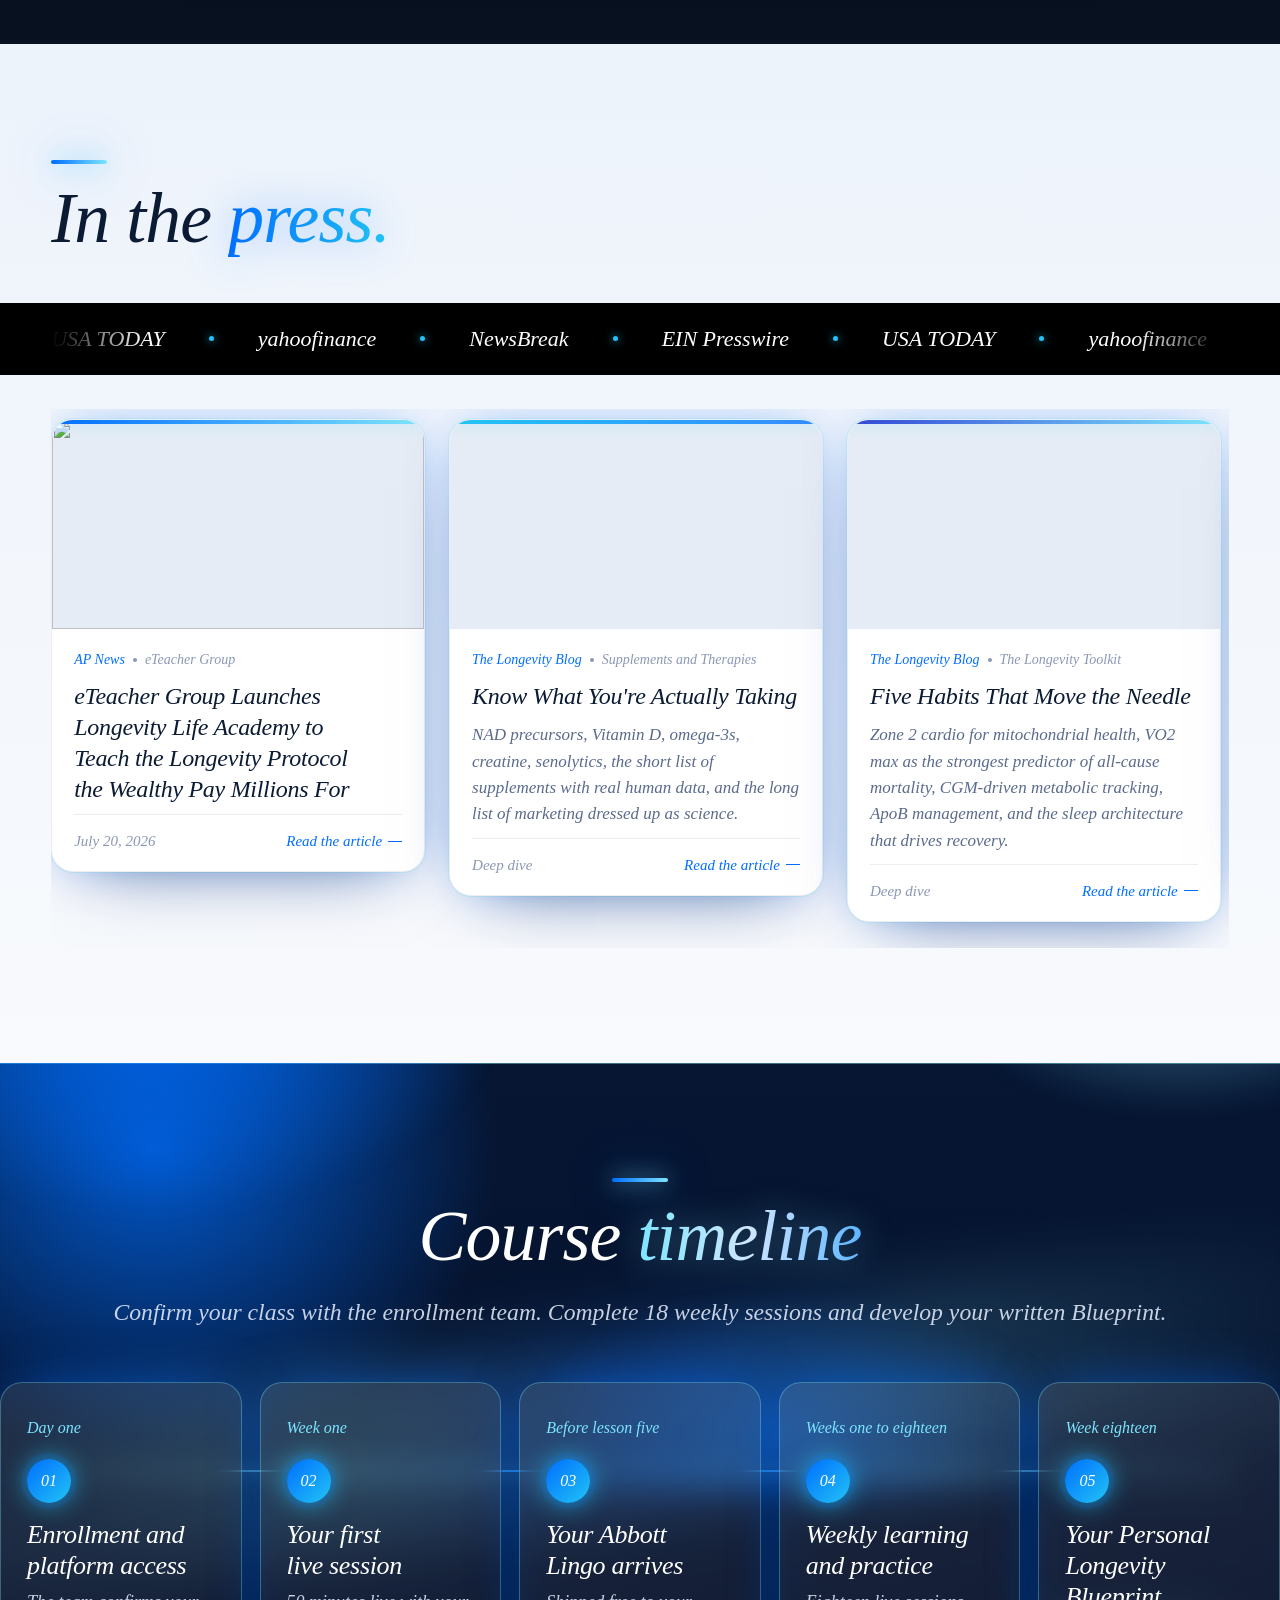
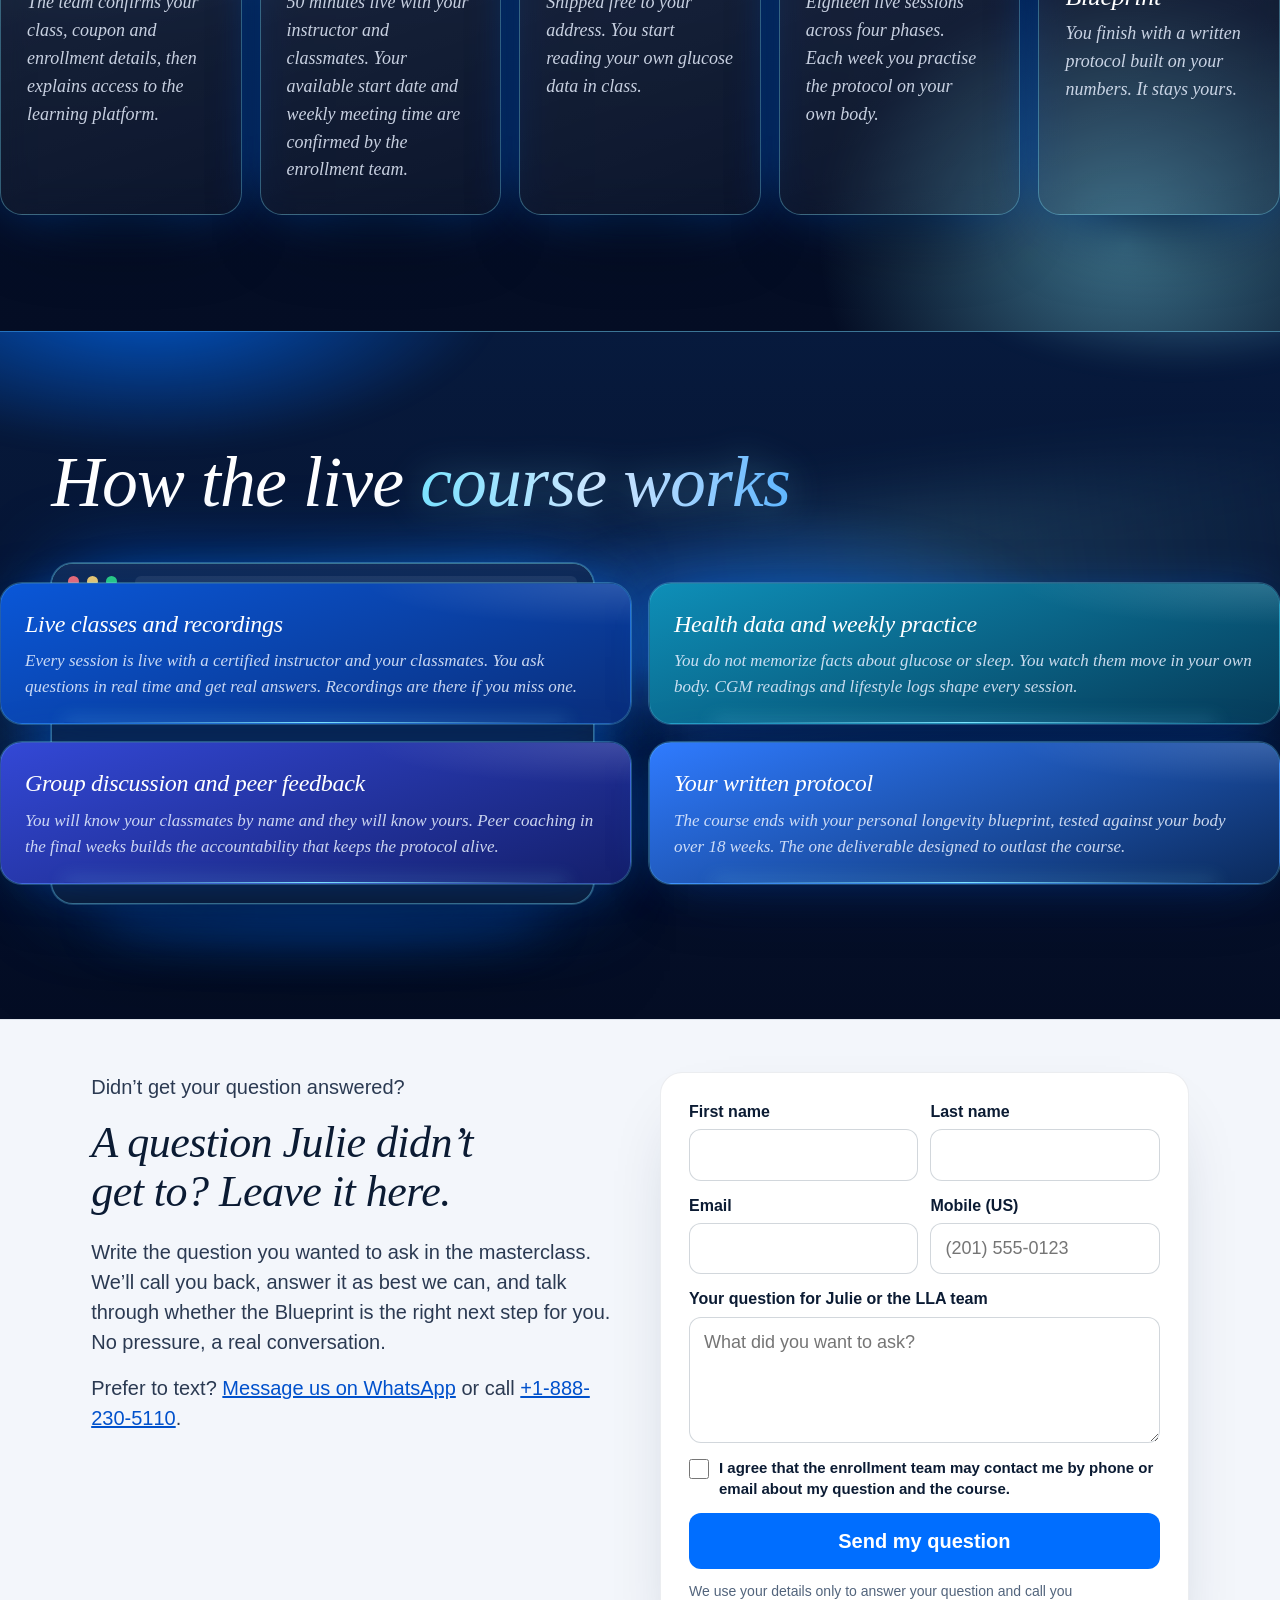
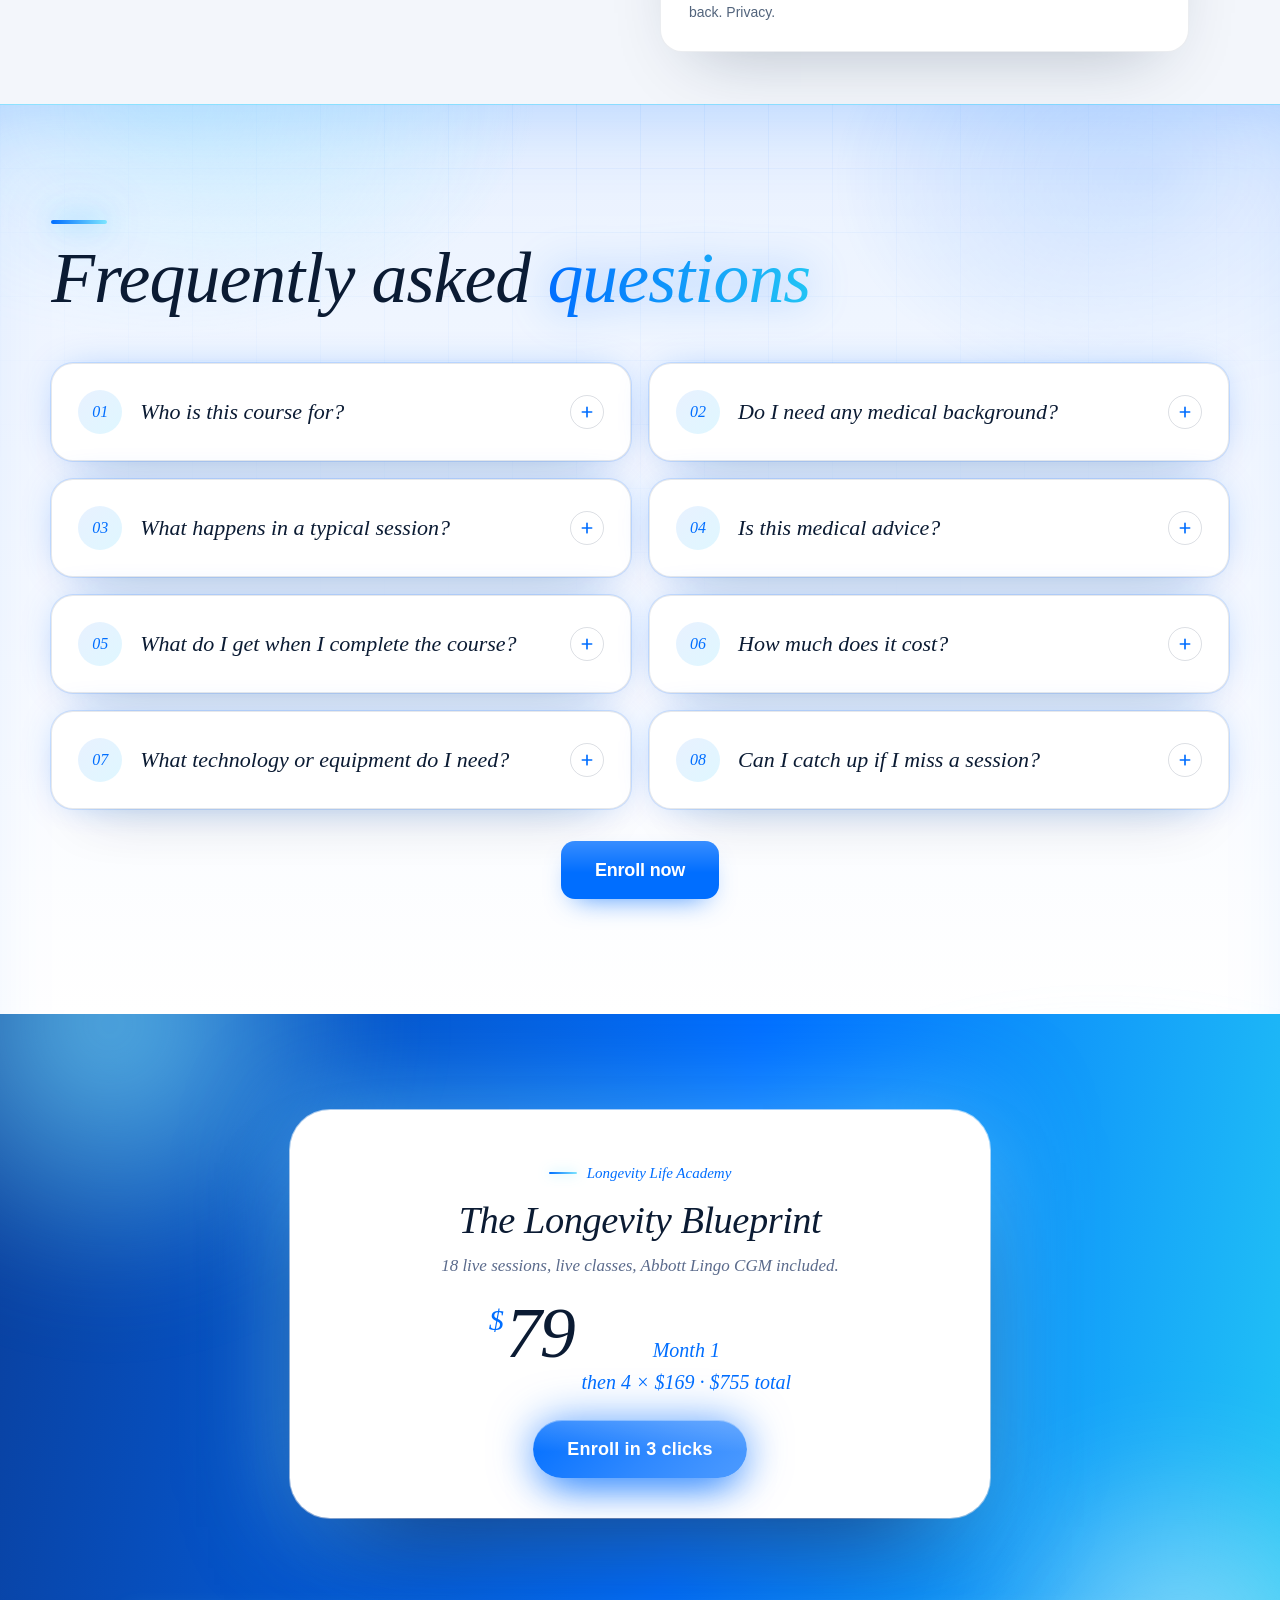
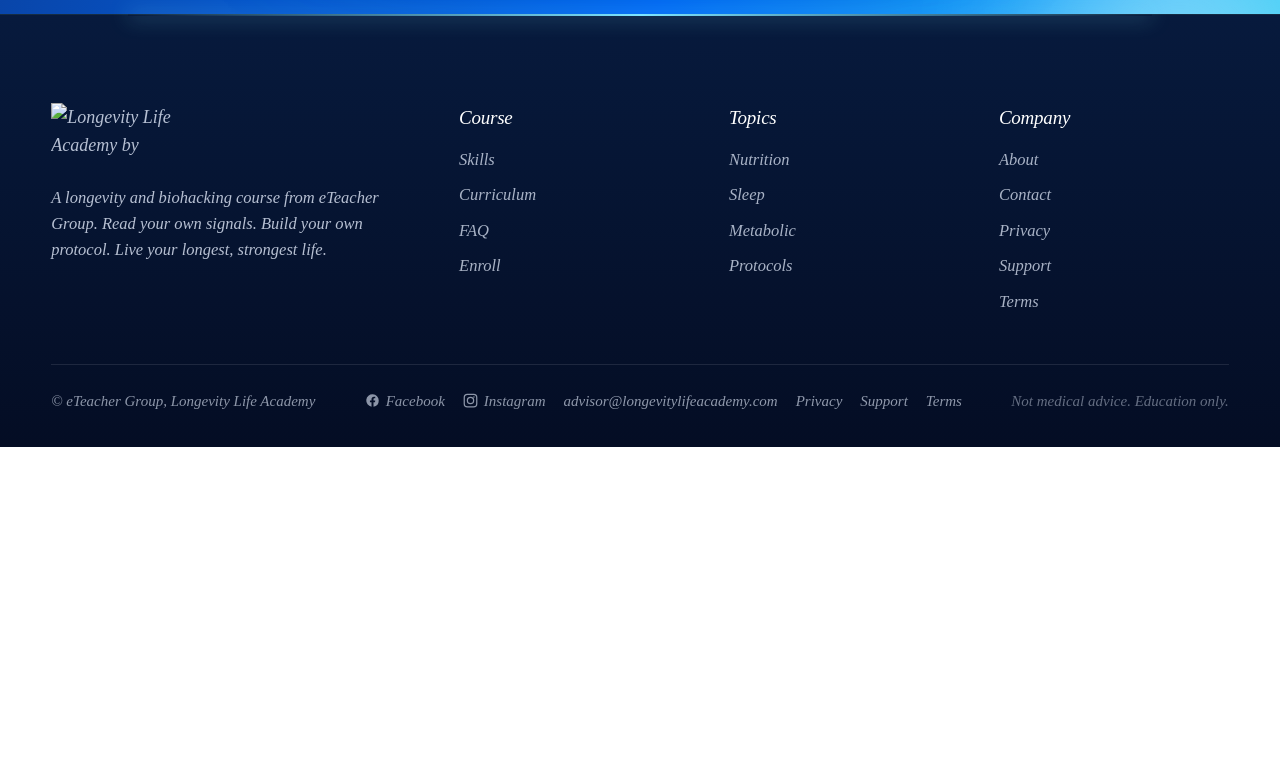
==== commit 2991f873: "Keep attendee questions below the full course-inclusions section" ====
--- a/index.html
+++ b/index.html
@@ -9062,7 +9062,7 @@
 <link rel="stylesheet" href="attendee-pricing.css?v=compact1">
 <script src="attendee-pricing.js?v=slider1" defer></script>
 <link rel="stylesheet" href="launch-flow.css?v=hero5">
-<script src="launch-flow.js?v=slider1" defer></script>
+<script src="launch-flow.js?v=slider2" defer></script>
 <div id="mockStrip"><span class="t lg">Julie’s promo: <b>$149 a month</b> instead of <span data-no-promo="">$179</span>, her VIP Masterclass included. <b>You save $249</b></span><span class="t sm" onclick="mockCopy(this)"><span class="c">JULIE249</span><span>·</span><span><b>$149</b>/mo + VIP seat</span></span><span class="code" onclick="mockCopy(this)">JULIE249</span><span class="cd" data-cd="">00d 00h 00m 00s</span></div><div id="mockBar"><div class="l"><i>The Longevity Blueprint</i><b>$179<small>/ mo</small></b></div><a href="#offer" data-fn-cta="floater">Enroll Now</a></div><script src="exact-attendee-copy.js?v=space1"></script><script src="attendee-form.js?v=guest-flow-20261027b"></script>  <!-- Global Floating Enroll CTA -->
   <style id="main-site-floater-design">
     .lla-float-cta{
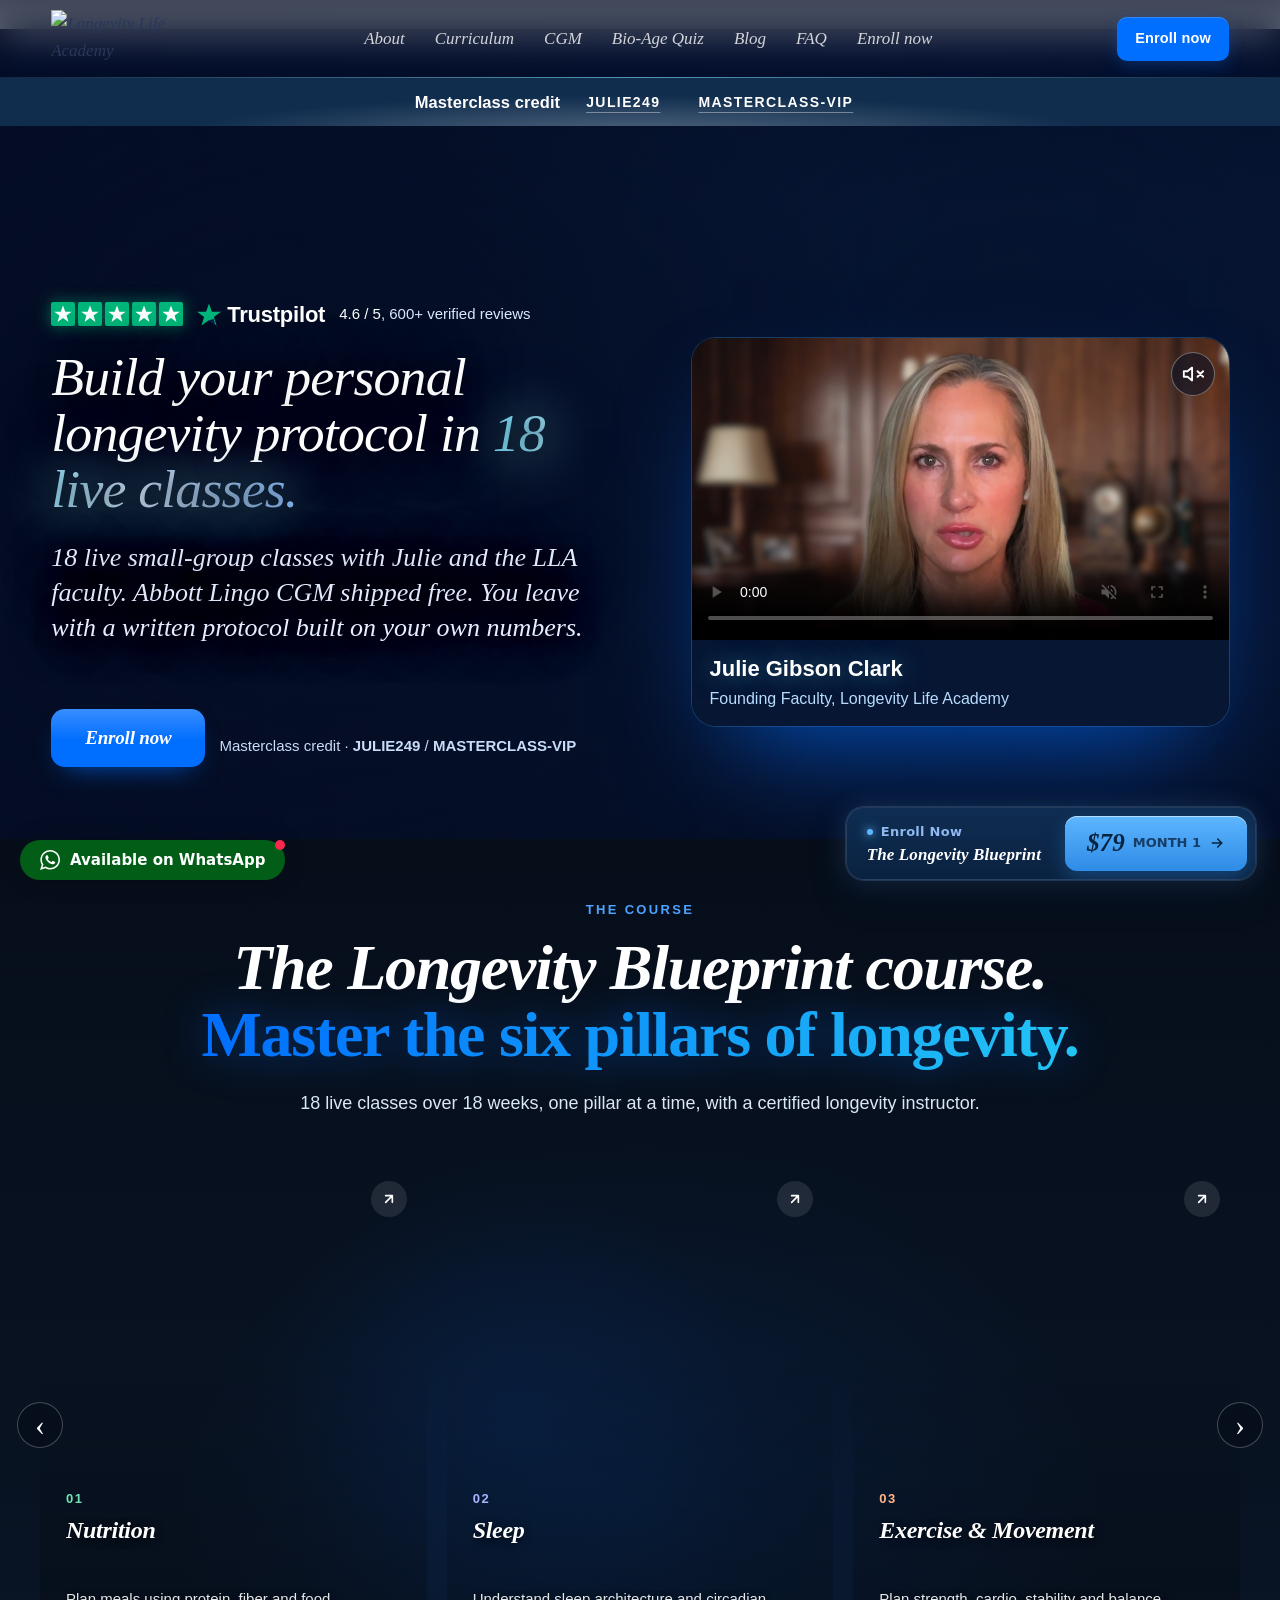
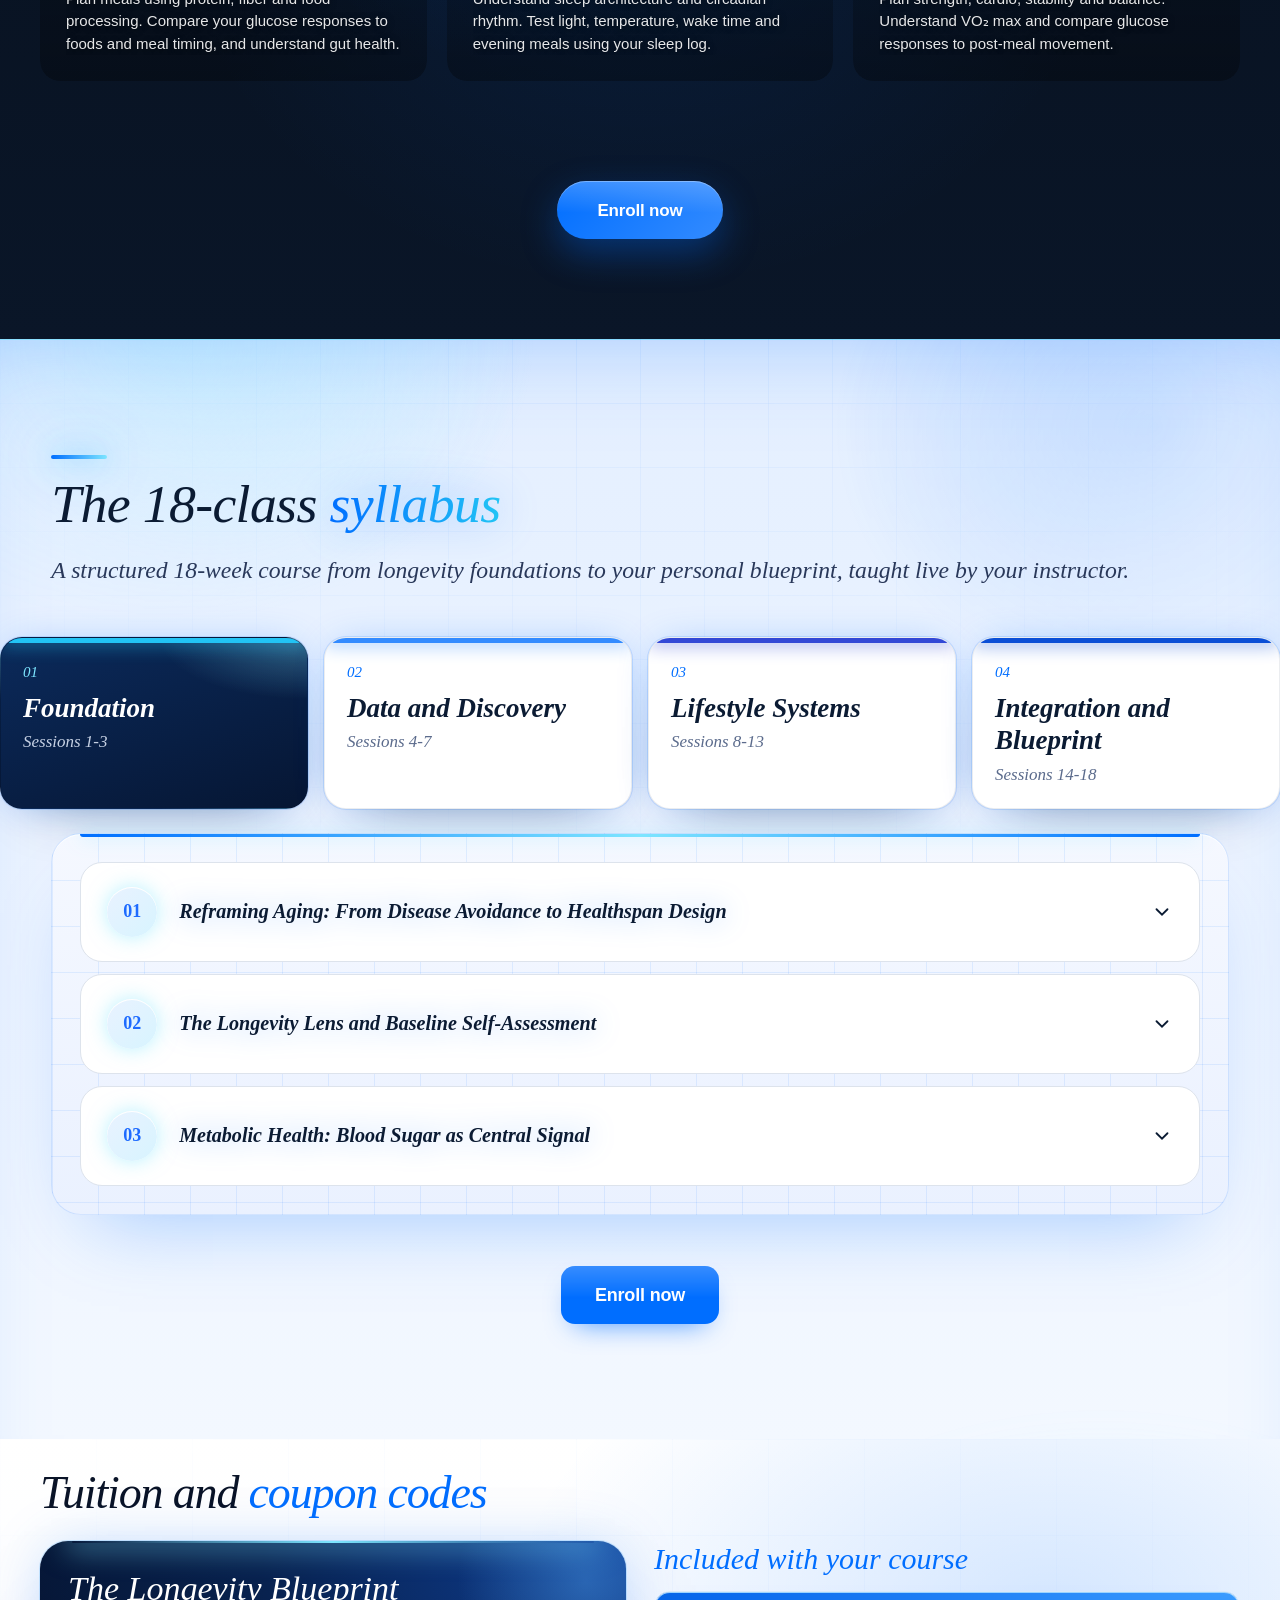
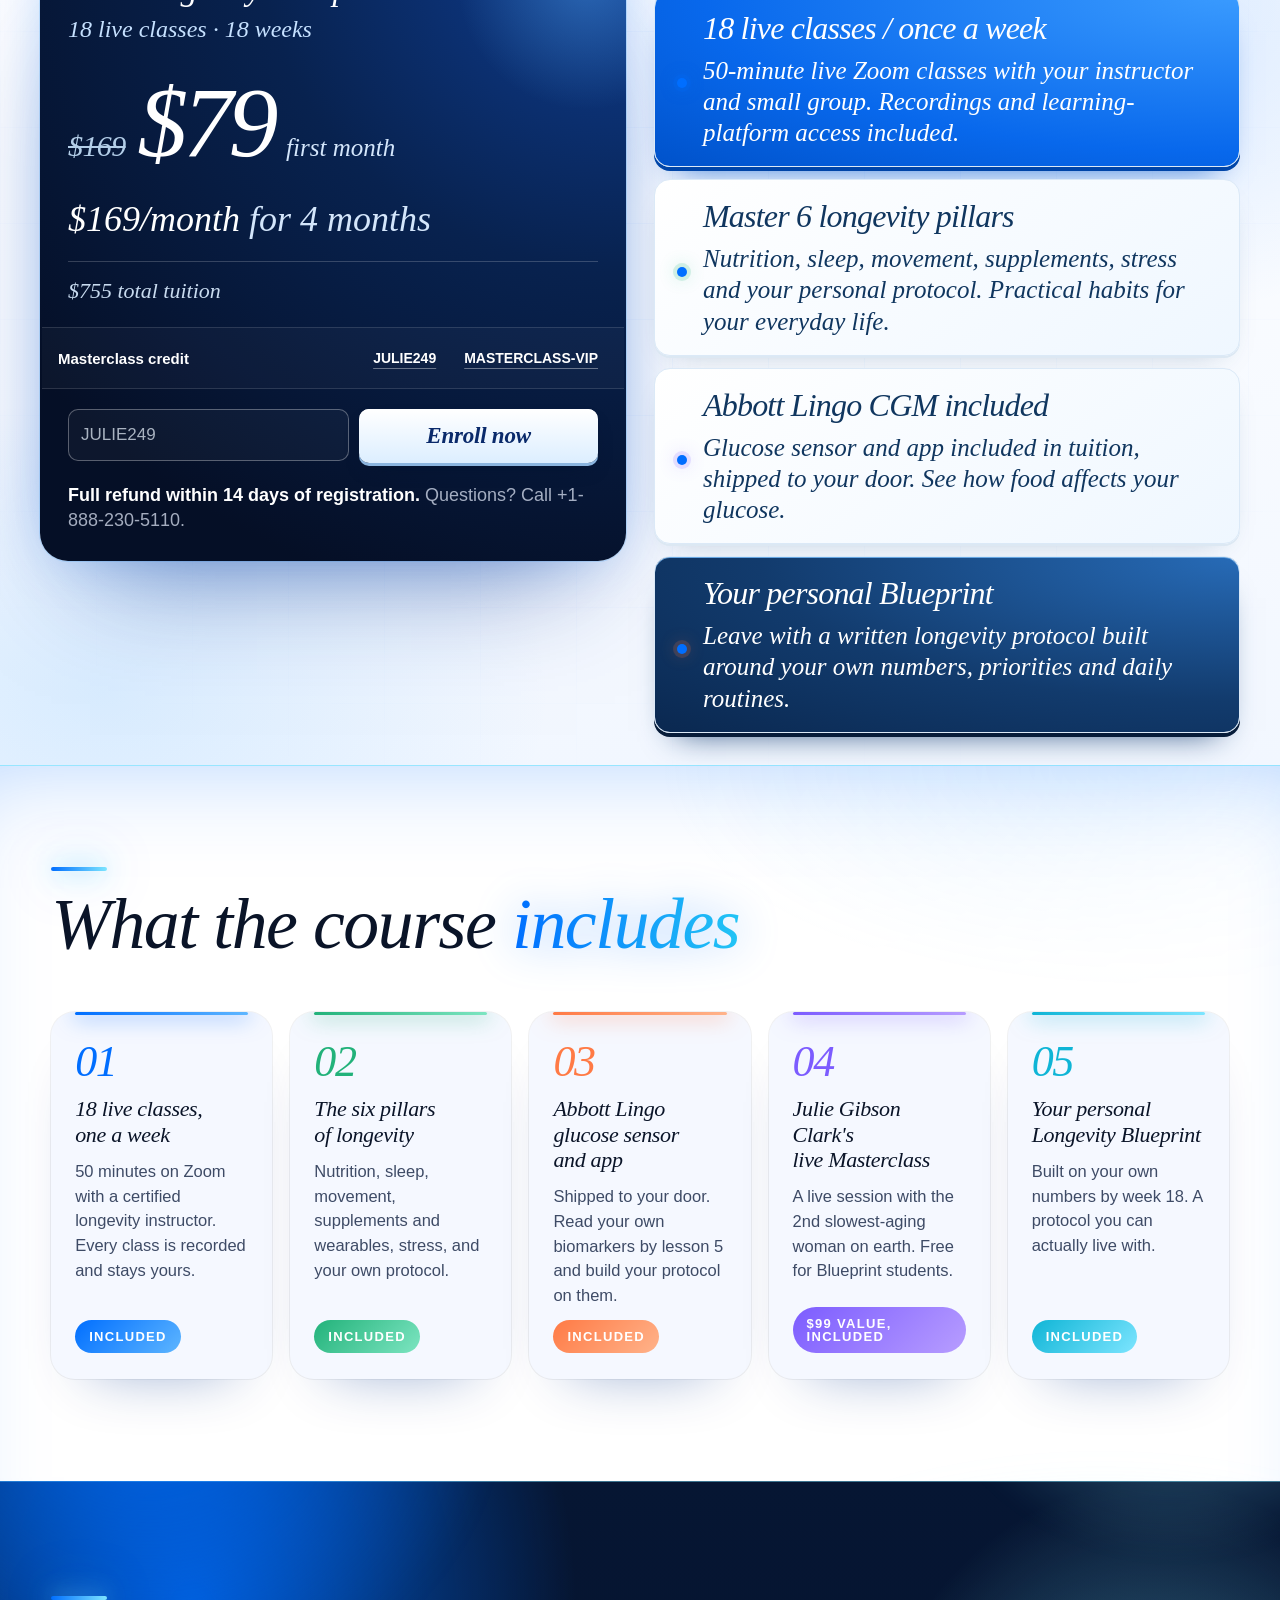
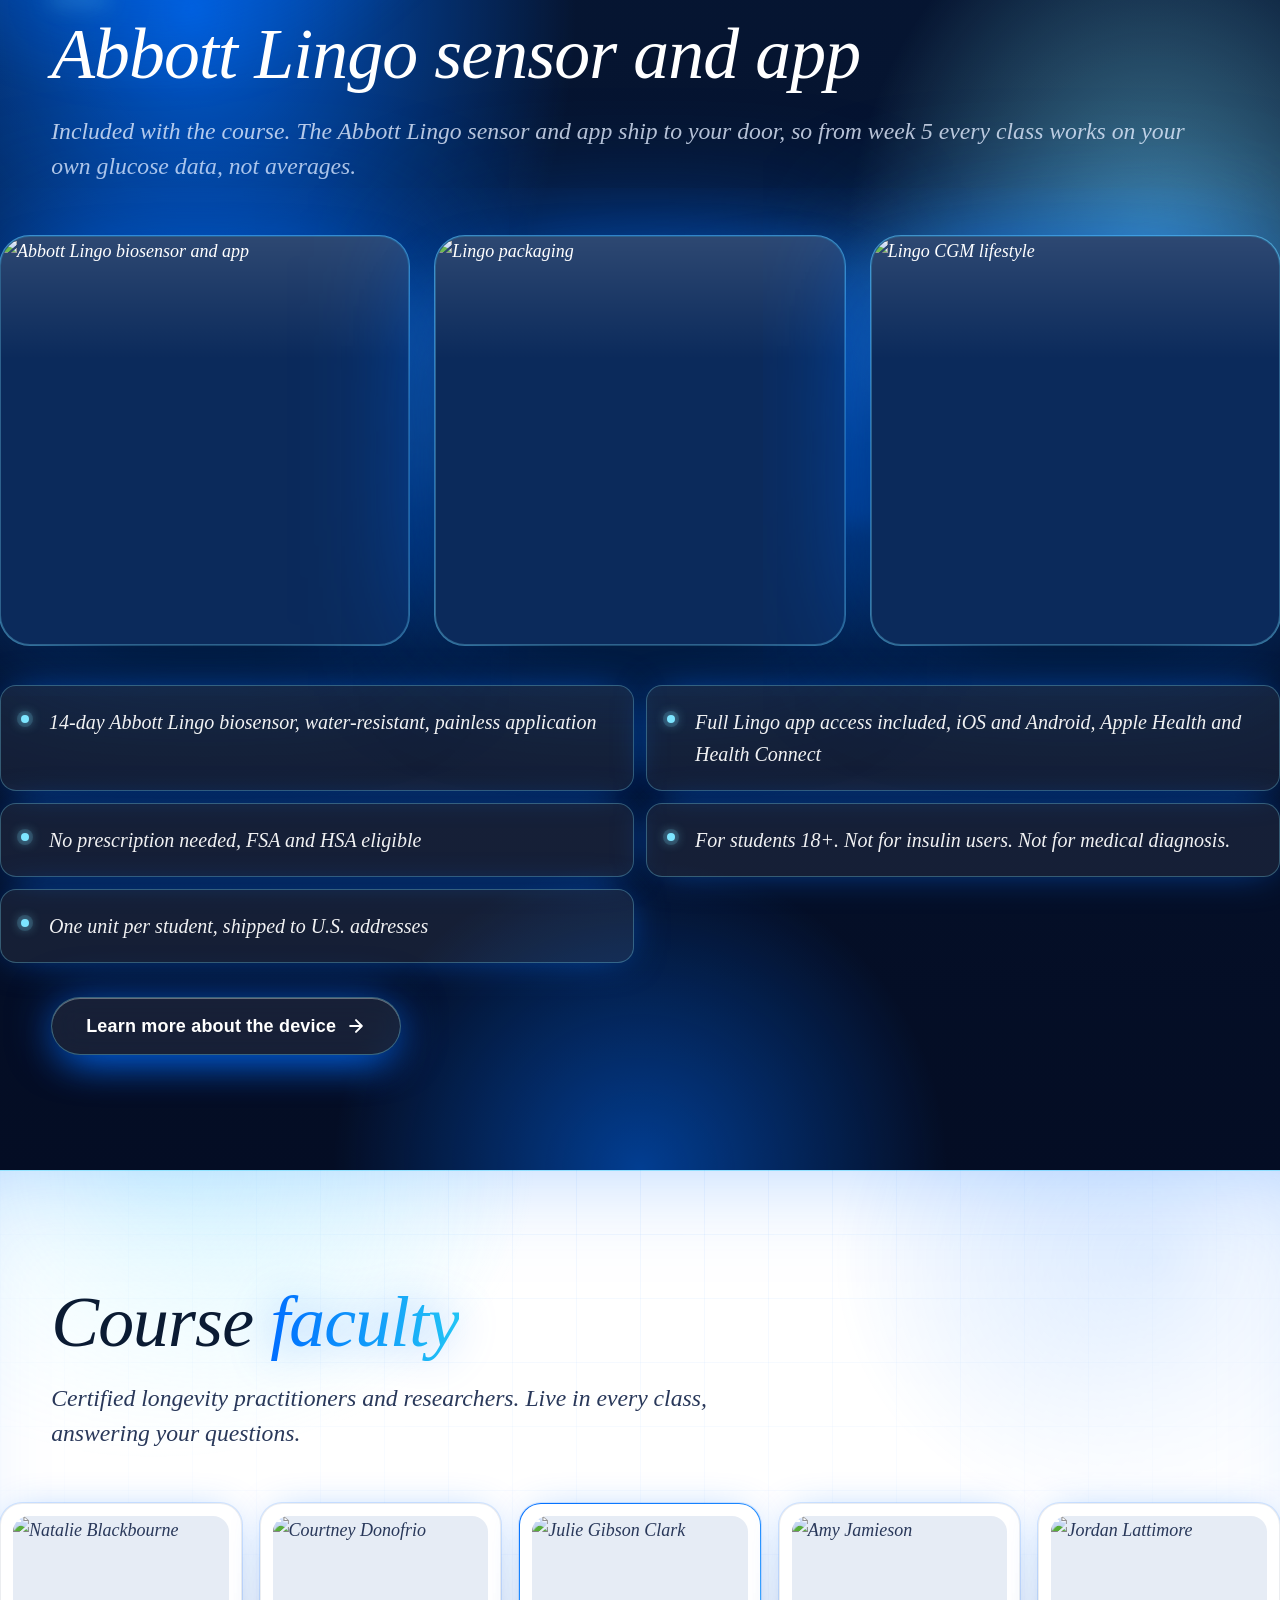
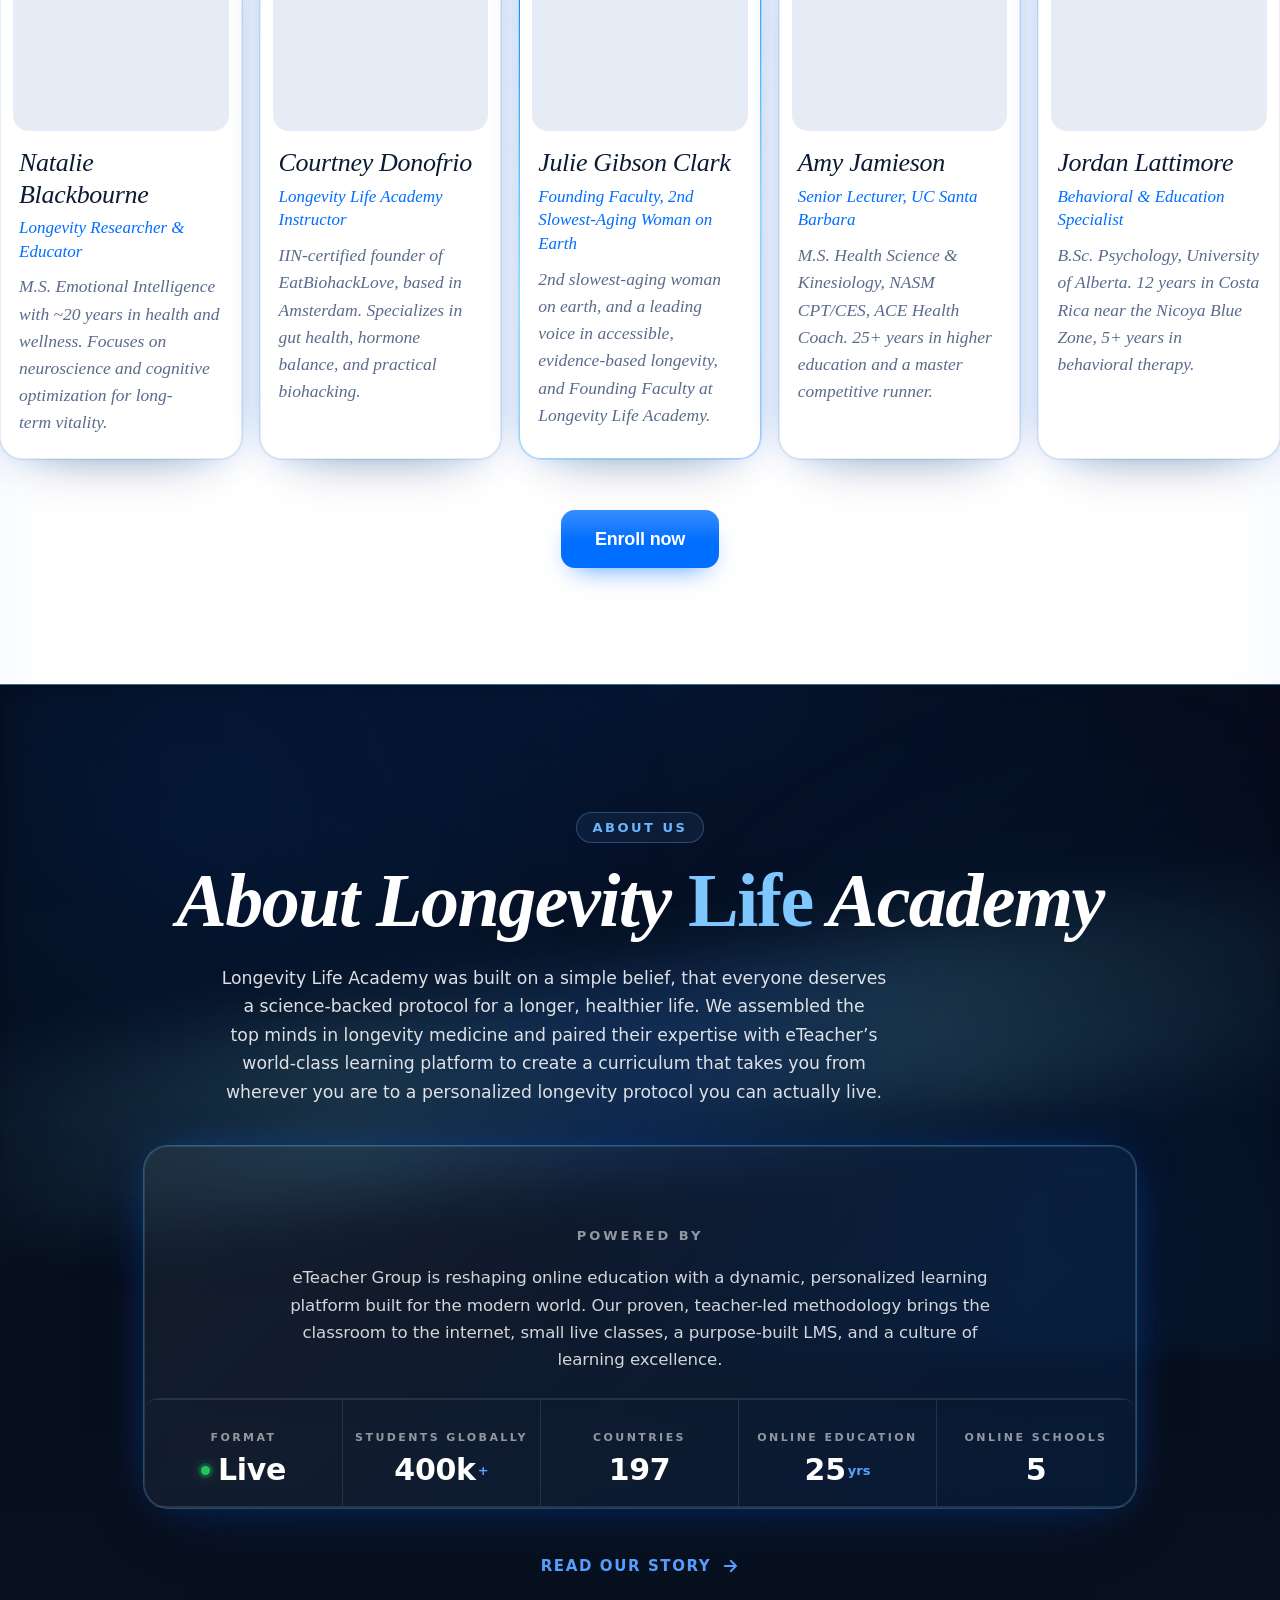
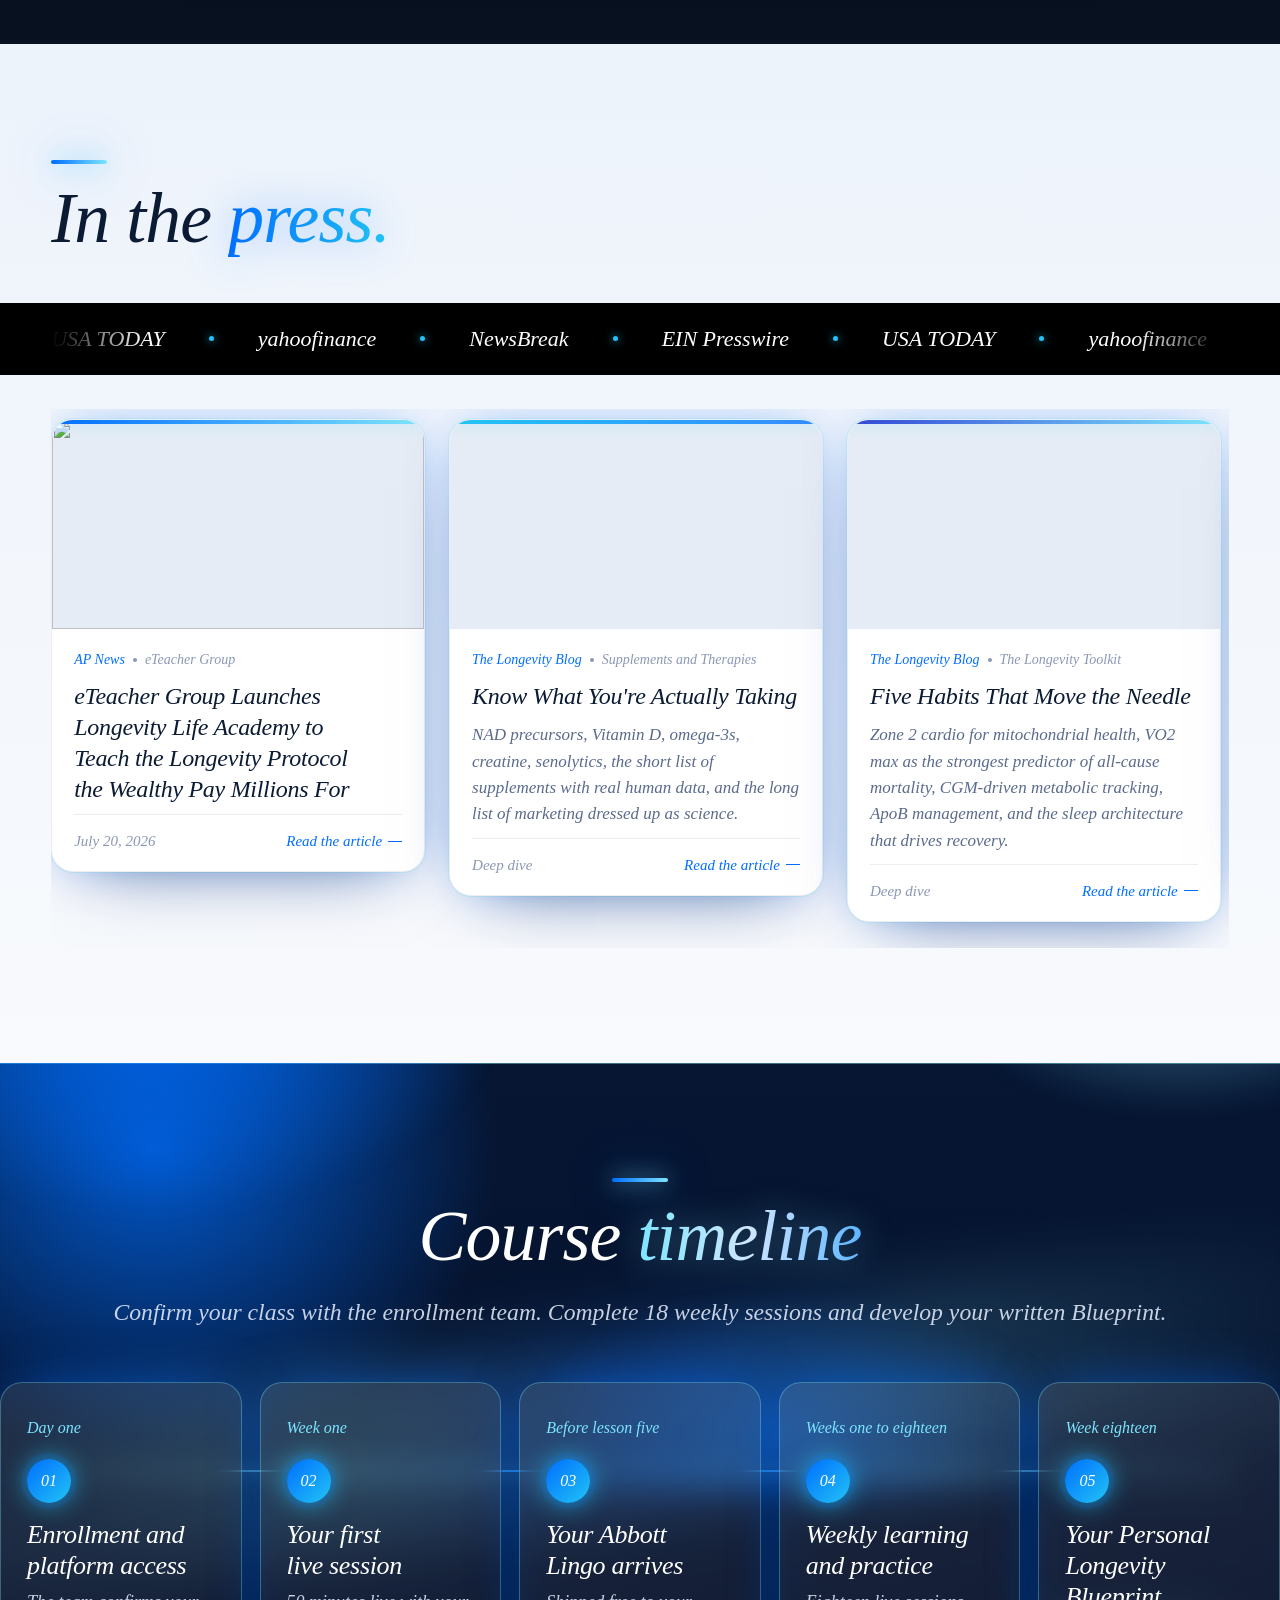
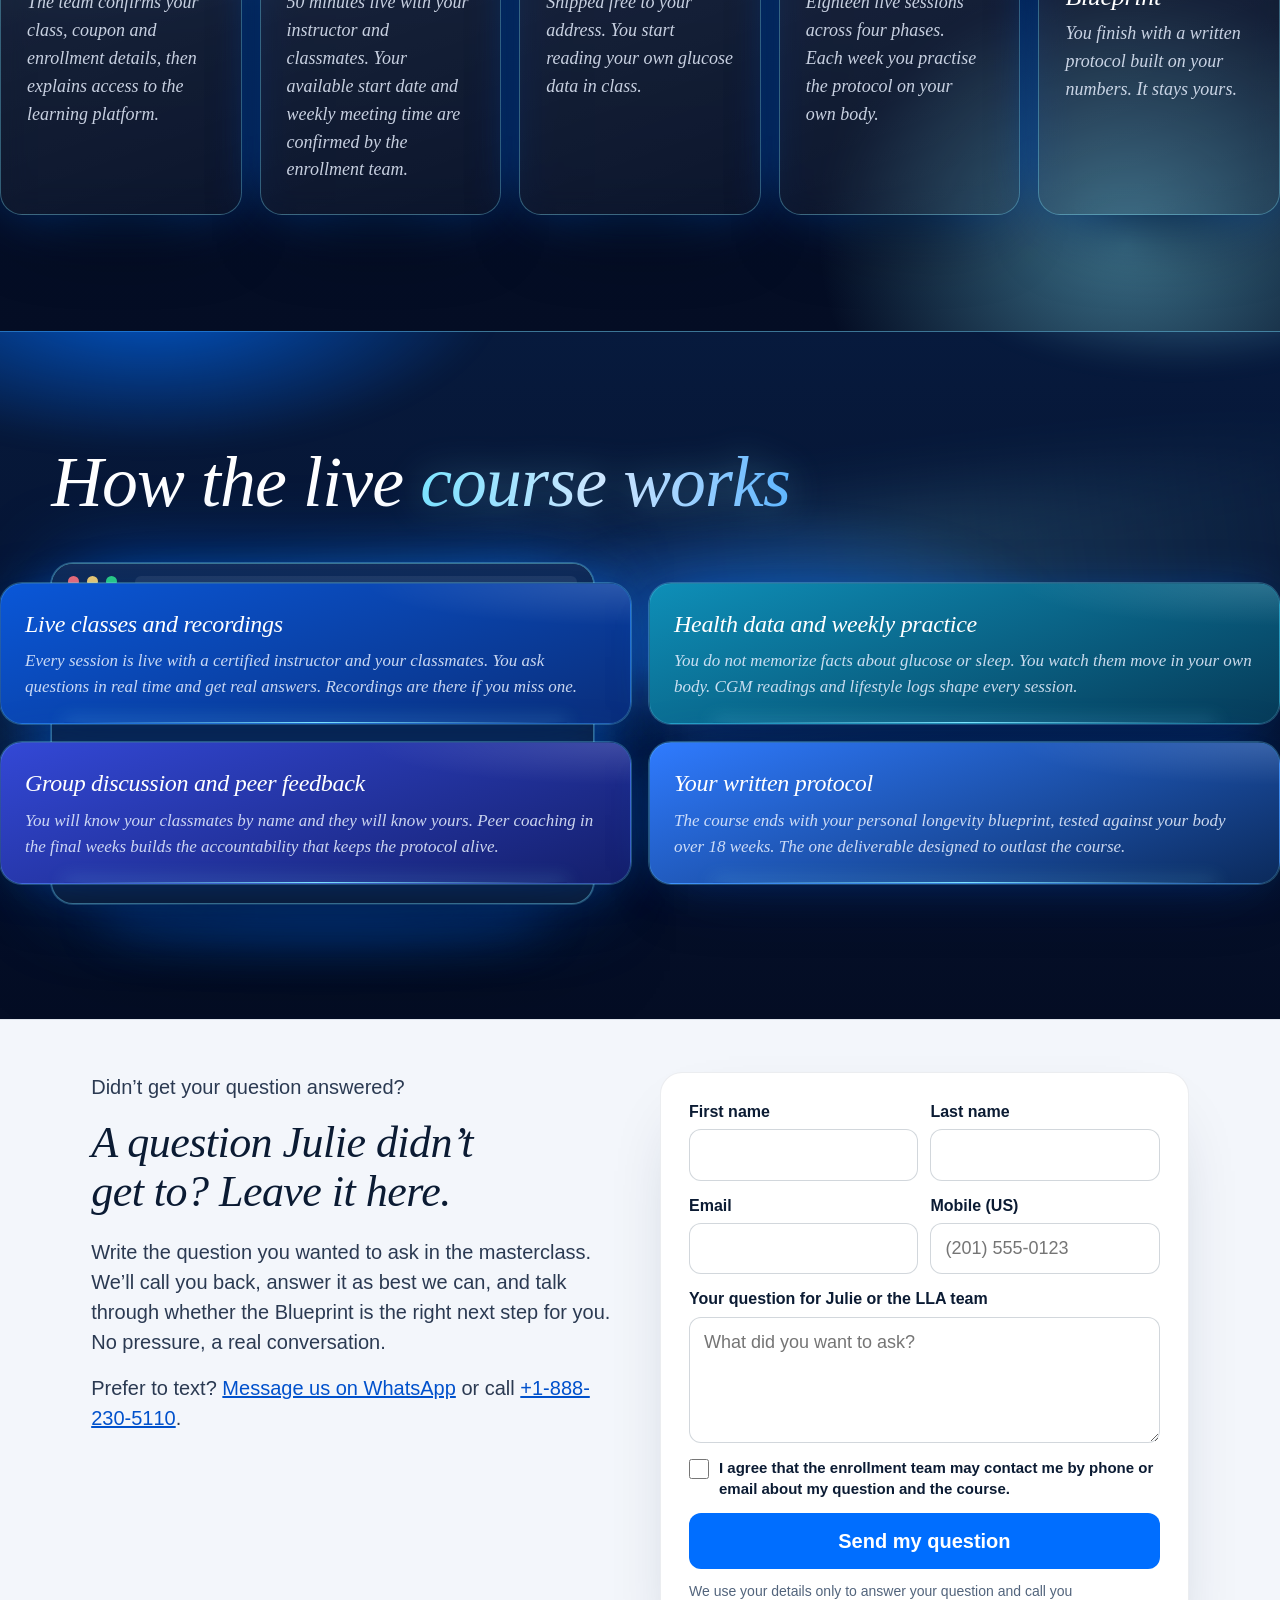
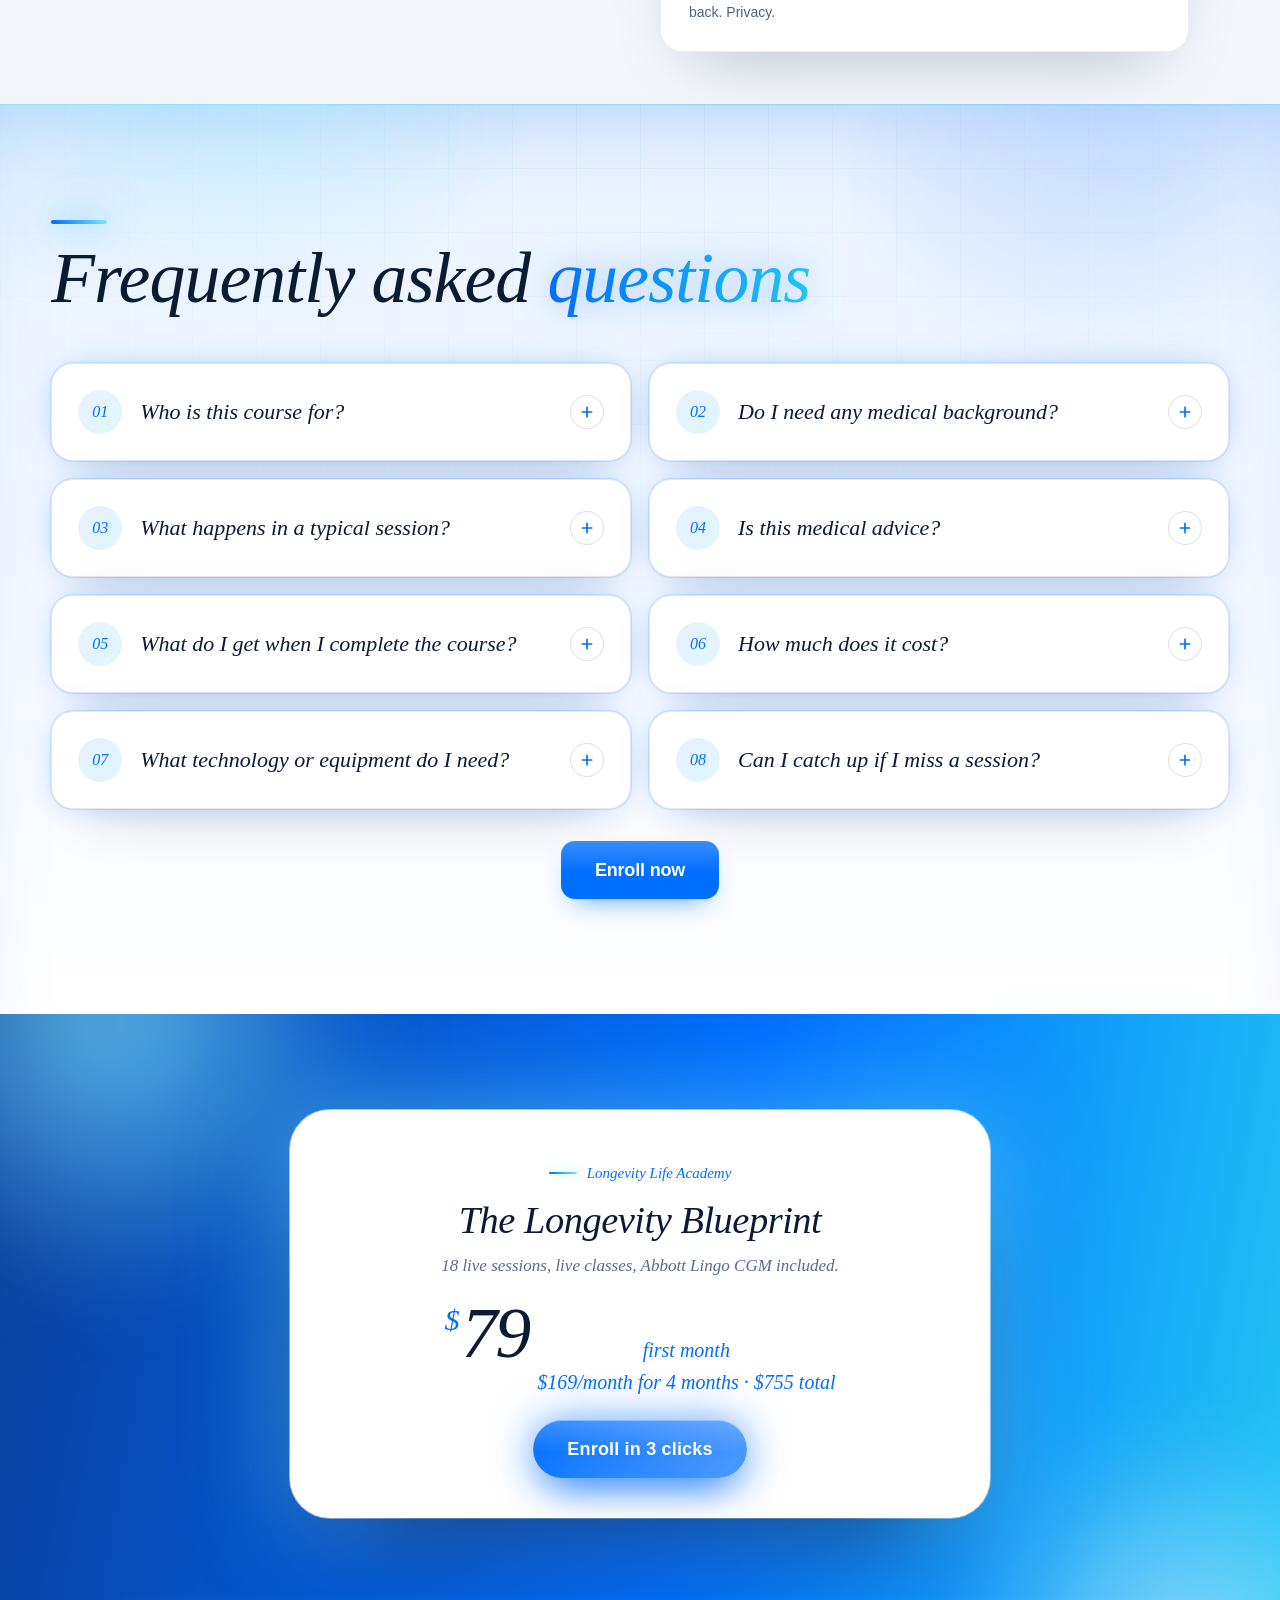
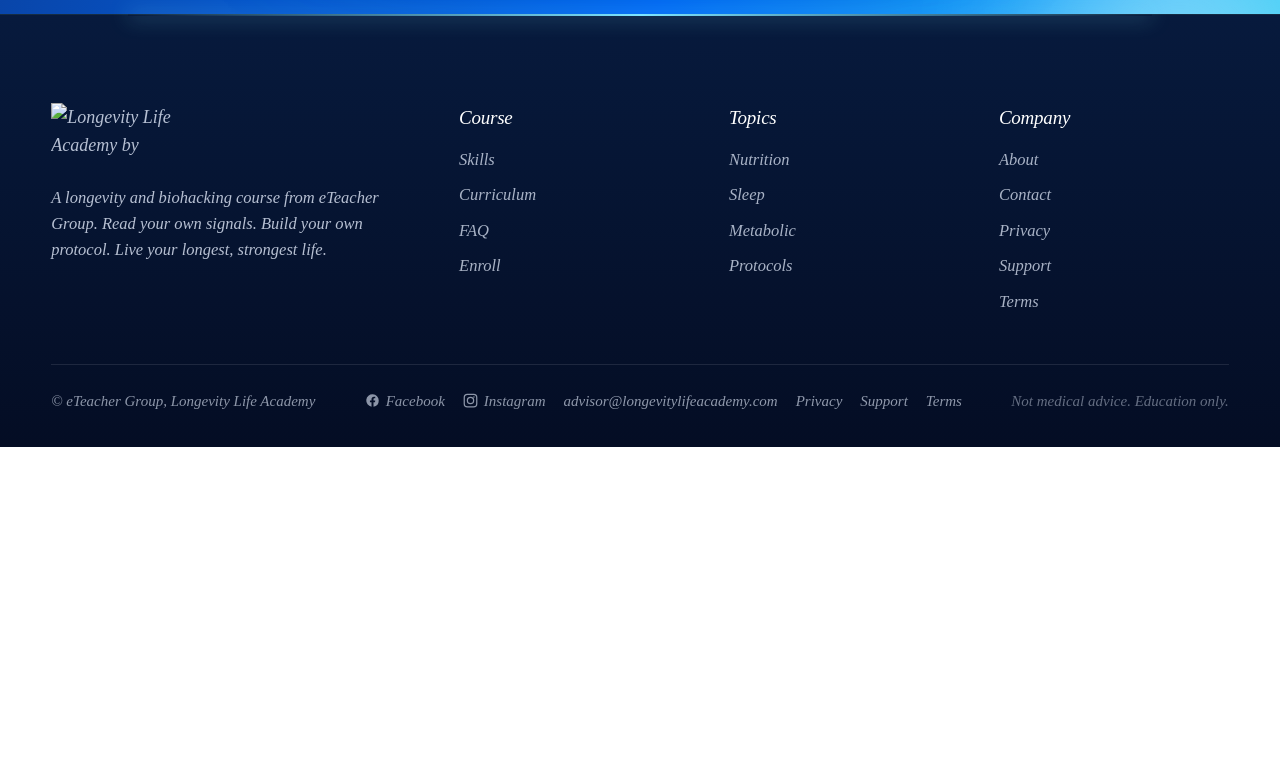
==== commit 76633f0a: "Match attendee payment wording to homepage without then Co-authored-by: Perplexity <noreply@perplexi" ====
--- a/index.html
+++ b/index.html
@@ -6264,7 +6264,7 @@
         <div class="lla-vip-offer">
           <h3 class="lla-vip-offer-h">Julie's VIP Longevity Masterclass</h3>
           <ul class="lla-vip-list">
-            <li><strong>Live on Zoom in October or November.</strong> The exact date is confirmed by email after you enroll.</li>
+            <li><strong>Live on Zoom in November.</strong> The exact date is confirmed by email after you enroll.</li>
             <li><strong>90 minutes live with Julie</strong> on Zoom, with time for your questions.</li>
             <li><strong>A $99 value, included free</strong> when you enroll in the Longevity Blueprint with code <span class="lla-vip-code">JULIE249</span> during the promo.</li>
           </ul>
@@ -7858,7 +7858,7 @@
   window.LLA_ECOMM_CONFIG.env  = new URLSearchParams(location.search).get('env') === 'staging' ? 'staging' : 'production';
   window.LLA_ECOMM_CONFIG.workerBase = 'https://eteacher-leads-proxy.gitter-omri.workers.dev';
 </script>
-<script src="blueprint/assets/lla-promo.js?v=credit79-1" defer=""></script>
+<script src="blueprint/assets/lla-promo.js?v=credit79-nov20261114" defer=""></script>
 <script src="blueprint/assets/eteacher-ecomm.js?v=credit79-2" defer=""></script>
 <script src="https://longevitylifeacademy.pages.dev/assets/ecom-layer.js?v=r13" defer=""></script>
 <div id="enrollModal" role="dialog" aria-modal="true" aria-label="Enroll">
@@ -7946,7 +7946,7 @@
         Array.prototype.slice.call(sel.querySelectorAll('option[data-start]')).forEach(function(o){if(o.hasAttribute('data-soldout'))return;var p=o.getAttribute('data-start').split('-');var last=new Date(+p[0],+p[1]-1,+p[2]+6);o.setAttribute('data-lastlabel',MN[last.getMonth()]+' '+last.getDate());if(today>iso(last))o.remove();});
         var opts=Array.prototype.slice.call(sel.querySelectorAll('option[data-start]'));
         var months=[];opts.forEach(function(o){var m=o.getAttribute('data-month');if(months.indexOf(m)<0)months.push(m);});
-        var cur=months.indexOf('October')>=0?'October':months[0];
+        var cur=months.indexOf('November')>=0?'November':months[0];
         var MONTHS=['January','February','March','April','May','June','July','August','September','October','November','December'],DAYS={Sun:'Sunday',Mon:'Monday',Tue:'Tuesday',Wed:'Wednesday',Thu:'Thursday',Fri:'Friday',Sat:'Saturday'};
         function endTime(et){var m=/(\d+):(\d+)\s*(AM|PM)/i.exec(et||'');if(!m)return '';var h=+m[1]%12+(m[3].toUpperCase()==='PM'?12:0),mi=+m[2]+50;h+=Math.floor(mi/60);mi%=60;var ap=h>=12?'pm':'am';var hh=h%12||12;return hh+':'+String(mi).padStart(2,'0')+ap;}
         function fmt(d){return MONTHS[d.getMonth()]+' '+d.getDate()+', '+d.getFullYear();}
@@ -8026,7 +8026,7 @@
         <input class="em-in" id="emPromo" type="text" placeholder="Enter promo code">
         <button class="em-apply" type="button" id="emApply">Apply</button>
       </div>
-      <div class="em-promo-msg" id="emPromoMsg" role="status" aria-live="polite"></div><div class="em-sum" id="emSum" data-no-promo=""><p class="h">Promo applied</p><div class="hero"><span class="big">$149</span><span class="per">a month</span><s>$179</s></div><div class="row"><span>$30 off every month<small>5 payments of $149 instead of <span data-no-promo="">$179</span></small></span><b>$150</b></div><div class="row"><span>Julie’s VIP Masterclass<small>90 minutes live with Julie, October or November, seat confirmed by email</small></span><b>$99</b></div><div class="row total"><span>You save</span><b>$249</b></div><div class="row pay"><span>You pay</span><b>$149 today, then 4 × $149</b></div><p class="h" style="margin-top:10px;font-weight:600;letter-spacing:0;text-transform:none;color:#3B4A63">Valid until December 31, 2026</p></div><div class="em-sum em-sum-up" id="emSumUp" data-no-promo=""><p class="h">Promo applied</p><div class="hero"><span class="big">$799</span><span class="per">one payment</span></div><div class="row"><span>Julie’s VIP Masterclass<small>90 minutes live with Julie, October or November, seat confirmed by email</small></span><b>$99</b></div><div class="row total"><span>You save</span><b>$99</b></div><div class="row pay"><span>You pay</span><b>$799 today, nothing more</b></div></div>
+      <div class="em-promo-msg" id="emPromoMsg" role="status" aria-live="polite"></div><div class="em-sum" id="emSum" data-no-promo=""><p class="h">Promo applied</p><div class="hero"><span class="big">$149</span><span class="per">a month</span><s>$179</s></div><div class="row"><span>$30 off every month<small>5 payments of $149 instead of <span data-no-promo="">$179</span></small></span><b>$150</b></div><div class="row"><span>Julie’s VIP Masterclass<small>90 minutes live with Julie, November, seat confirmed by email</small></span><b>$99</b></div><div class="row total"><span>You save</span><b>$249</b></div><div class="row pay"><span>You pay</span><b>$149 today, then 4 × $149</b></div><p class="h" style="margin-top:10px;font-weight:600;letter-spacing:0;text-transform:none;color:#3B4A63">Valid until December 31, 2026</p></div><div class="em-sum em-sum-up" id="emSumUp" data-no-promo=""><p class="h">Promo applied</p><div class="hero"><span class="big">$799</span><span class="per">one payment</span></div><div class="row"><span>Julie’s VIP Masterclass<small>90 minutes live with Julie, November, seat confirmed by email</small></span><b>$99</b></div><div class="row total"><span>You save</span><b>$99</b></div><div class="row pay"><span>You pay</span><b>$799 today, nothing more</b></div></div>
       <div class="em-err" id="emErr2" role="alert"></div>
       <p class="em-secure"><svg viewBox="0 0 24 24" width="14" height="14" fill="none" stroke="currentColor" stroke-width="2" aria-hidden="true"><rect x="4" y="10" width="16" height="10" rx="2"></rect><path d="M8 10V7a4 4 0 0 1 8 0v3"></path></svg> Secure Checkout</p>
       <p class="em-refund">Fully refundable within 14 days from registration. To see our full cancellation policy <a href="https://longevitylifeacademy.pages.dev/cancellation.html" target="_blank" rel="noopener">click here</a>.</p>
@@ -8378,17 +8378,17 @@
     /* Omri 2026-09-24 (12:48): the $249 code is for VIP Masterclass buyers only; do not advertise Julie's code to everyone. Card only when a code is applied. */
     var __hasCode=false; try{ __hasCode=!!(window.LLA_PROMO&&window.LLA_PROMO.active) || /[?&]code=/i.test(location.search) || !!sessionStorage.getItem('lla_promo_code'); }catch(e){}
     if(inp) inp.placeholder= __hasCode ? 'Promo code' : 'Enter promo code';
-    var lb=document.querySelector('label[for="emPromo"]'); if(lb&&!lb.dataset.mock&&__hasCode){ lb.dataset.mock='1'; lb.className='em-lb mock-promo-lb'; lb.innerHTML='<span class="t">Julie\u2019s promo: save $249</span><span class="d"><b>$149 a month instead of <span data-no-promo>$179</span></b>, and Julie\u2019s <b>VIP Masterclass in October or November</b> ($99 value) included.</span><span class="cd">Code <b data-no-promo>JULIE249</b> <button type="button" class="cd-apply" id="emCodeApply">Apply Julie\u2019s code</button><span class="cd-until">ending soon</span></span>'; var cb=document.getElementById('emCodeApply'); if(cb) cb.addEventListener('click',function(){ if(inp){ inp.value=CODE; inp.dispatchEvent(new Event('input',{bubbles:true})); } if(ap) ap.click(); else apply(); }); }
+    var lb=document.querySelector('label[for="emPromo"]'); if(lb&&!lb.dataset.mock&&__hasCode){ lb.dataset.mock='1'; lb.className='em-lb mock-promo-lb'; lb.innerHTML='<span class="t">Julie\u2019s promo: save $249</span><span class="d"><b>$149 a month instead of <span data-no-promo>$179</span></b>, and Julie\u2019s <b>VIP Masterclass in November</b> ($99 value) included.</span><span class="cd">Code <b data-no-promo>JULIE249</b> <button type="button" class="cd-apply" id="emCodeApply">Apply Julie\u2019s code</button><span class="cd-until">ending soon</span></span>'; var cb=document.getElementById('emCodeApply'); if(cb) cb.addEventListener('click',function(){ if(inp){ inp.value=CODE; inp.dispatchEvent(new Event('input',{bubbles:true})); } if(ap) ap.click(); else apply(); }); }
     /* 2026-09-21 audit fix #2: one-payment plan has no monthly discount; the code adds the VIP Masterclass only. */
-    var lbU=document.getElementById('mockPromoLbUp'); if(lb&&!lbU&&__hasCode){ lbU=document.createElement('label'); lbU.id='mockPromoLbUp'; lbU.className='em-lb mock-promo-lb'; lbU.setAttribute('data-no-promo',''); lbU.innerHTML='<span class="t">Julie\u2019s promo: VIP Masterclass included</span><span class="d"><b>$799 one payment</b>, and Julie\u2019s <b>VIP Masterclass in October or November</b> ($99 value) included. Enter the code:</span>'; lb.insertAdjacentElement('afterend',lbU); }
+    var lbU=document.getElementById('mockPromoLbUp'); if(lb&&!lbU&&__hasCode){ lbU=document.createElement('label'); lbU.id='mockPromoLbUp'; lbU.className='em-lb mock-promo-lb'; lbU.setAttribute('data-no-promo',''); lbU.innerHTML='<span class="t">Julie\u2019s promo: VIP Masterclass included</span><span class="d"><b>$799 one payment</b>, and Julie\u2019s <b>VIP Masterclass in November</b> ($99 value) included. Enter the code:</span>'; lb.insertAdjacentElement('afterend',lbU); }
     function summary(){
       var box=document.querySelector('#enrollModal .em-promo'); if(!box||document.getElementById('emSum')) return;
       var d=document.createElement('div'); d.className='em-sum'; d.id='emSum'; d.setAttribute('data-no-promo','');
-      d.innerHTML='<p class="h">Promo applied</p>'+'<div class="hero"><span class="big">$149</span><span class="per">a month</span><s>$179</s></div>'+'<div class="row"><span>$30 off every month<small>5 payments of $149 instead of <span data-no-promo>$179</span></small></span><b>$150</b></div>'+'<div class="row"><span>Julie\u2019s VIP Masterclass<small>90 minutes live with Julie, October or November, seat confirmed by email</small></span><b>$99</b></div>'+'<div class="row total"><span>You save</span><b>$249</b></div>'+'<div class="row pay"><span>You pay</span><b>$149 today, then 4 \u00d7 $149</b></div>'+'<p class="h" style="margin-top:10px;font-weight:600;letter-spacing:0;text-transform:none;color:#3B4A63">Valid until December 31, 2026</p>';
+      d.innerHTML='<p class="h">Promo applied</p>'+'<div class="hero"><span class="big">$149</span><span class="per">a month</span><s>$179</s></div>'+'<div class="row"><span>$30 off every month<small>5 payments of $149 instead of <span data-no-promo>$179</span></small></span><b>$150</b></div>'+'<div class="row"><span>Julie\u2019s VIP Masterclass<small>90 minutes live with Julie, November, seat confirmed by email</small></span><b>$99</b></div>'+'<div class="row total"><span>You save</span><b>$249</b></div>'+'<div class="row pay"><span>You pay</span><b>$149 today, then 4 \u00d7 $149</b></div>'+'<p class="h" style="margin-top:10px;font-weight:600;letter-spacing:0;text-transform:none;color:#3B4A63">Valid until December 31, 2026</p>';
       var msg=document.getElementById('emPromoMsg'); (msg&&msg.parentNode===box.parentNode?msg:box).insertAdjacentElement('afterend',d);
       /* 2026-09-21 audit fix #2: upfront variant of the summary (shown via #enrollModal.lla-pl-upfront). */
       var u=document.createElement('div'); u.className='em-sum em-sum-up'; u.id='emSumUp'; u.setAttribute('data-no-promo','');
-      u.innerHTML='<p class="h">Promo applied</p>'+'<div class="hero"><span class="big">$799</span><span class="per">one payment</span></div>'+'<div class="row"><span>Julie\u2019s VIP Masterclass<small>90 minutes live with Julie, October or November, seat confirmed by email</small></span><b>$99</b></div>'+'<div class="row total"><span>You save</span><b>$99</b></div>'+'<div class="row pay"><span>You pay</span><b>$799 today, nothing more</b></div>';
+      u.innerHTML='<p class="h">Promo applied</p>'+'<div class="hero"><span class="big">$799</span><span class="per">one payment</span></div>'+'<div class="row"><span>Julie\u2019s VIP Masterclass<small>90 minutes live with Julie, November, seat confirmed by email</small></span><b>$99</b></div>'+'<div class="row total"><span>You save</span><b>$99</b></div>'+'<div class="row pay"><span>You pay</span><b>$799 today, nothing more</b></div>';
       d.insertAdjacentElement('afterend',u);
     }
     function apply(){
@@ -8674,7 +8674,7 @@
       +'<button class="x" aria-label="Close">\u00d7</button>'
       +'<p class="k">Julie\u2019s promo, ending soon.</p>'
       +'<div class="p"><b>$149</b><span>a month</span><s>$179</s></div>'
-      +'<p class="l"><b>$30 off every month</b>, plus Julie\u2019s <b>VIP Masterclass</b>, 90 minutes live in October or November, $99 value, included.</p>'
+      +'<p class="l"><b>$30 off every month</b>, plus Julie\u2019s <b>VIP Masterclass</b>, 90 minutes live in November, $99 value, included.</p>'
       +'<p class="s">You save $249</p>'
       +'<p class="cd">Ends in <b data-pm-cd>'+left()+'</b></p>'
       +'<button class="cta">Claim My Promo<small>Code '+CODE+' is applied for you at checkout</small></button>'
@@ -9060,10 +9060,10 @@
 <link rel="stylesheet" href="guest-mobile.css?v=20261027-mobile4">
 <script src="guest-mobile.js?v=20261027-mobile5" defer></script>
 <link rel="stylesheet" href="attendee-pricing.css?v=compact1">
-<script src="attendee-pricing.js?v=slider1" defer></script>
+<script src="attendee-pricing.js?v=homepage-wording-20261114" defer></script>
 <link rel="stylesheet" href="launch-flow.css?v=hero5">
 <script src="launch-flow.js?v=slider2" defer></script>
-<div id="mockStrip"><span class="t lg">Julie’s promo: <b>$149 a month</b> instead of <span data-no-promo="">$179</span>, her VIP Masterclass included. <b>You save $249</b></span><span class="t sm" onclick="mockCopy(this)"><span class="c">JULIE249</span><span>·</span><span><b>$149</b>/mo + VIP seat</span></span><span class="code" onclick="mockCopy(this)">JULIE249</span><span class="cd" data-cd="">00d 00h 00m 00s</span></div><div id="mockBar"><div class="l"><i>The Longevity Blueprint</i><b>$179<small>/ mo</small></b></div><a href="#offer" data-fn-cta="floater">Enroll Now</a></div><script src="exact-attendee-copy.js?v=space1"></script><script src="attendee-form.js?v=guest-flow-20261027b"></script>  <!-- Global Floating Enroll CTA -->
+<div id="mockStrip"><span class="t lg">Julie’s promo: <b>$149 a month</b> instead of <span data-no-promo="">$179</span>, her VIP Masterclass included. <b>You save $249</b></span><span class="t sm" onclick="mockCopy(this)"><span class="c">JULIE249</span><span>·</span><span><b>$149</b>/mo + VIP seat</span></span><span class="code" onclick="mockCopy(this)">JULIE249</span><span class="cd" data-cd="">00d 00h 00m 00s</span></div><div id="mockBar"><div class="l"><i>The Longevity Blueprint</i><b>$179<small>/ mo</small></b></div><a href="#offer" data-fn-cta="floater">Enroll Now</a></div><script src="exact-attendee-copy.js?v=homepage-wording-20261114"></script><script src="attendee-form.js?v=november-20261114"></script>  <!-- Global Floating Enroll CTA -->
   <style id="main-site-floater-design">
     .lla-float-cta{
       position:fixed;top:96px;right:32px;z-index:9999;
@@ -9130,7 +9130,7 @@
       .lla-float-cta .lla-cta-pill .mo{font-size:10px}
     }
   </style>
-  <a href="#enrollModal" data-enroll-course="1" class="lla-float-cta is-visible" id="attendeeFloatCta" aria-label="Enroll Now in The Longevity Blueprint, $79 first month, then four payments of $169">
+  <a href="#enrollModal" data-enroll-course="1" class="lla-float-cta is-visible" id="attendeeFloatCta" aria-label="Enroll Now in The Longevity Blueprint, $79 first month; $169/month for 4 months.">
     <span class="lla-cta-text">
       <span class="lla-cta-eyebrow">Enroll Now</span>
       <span class="lla-cta-title">The Longevity Blueprint</span>
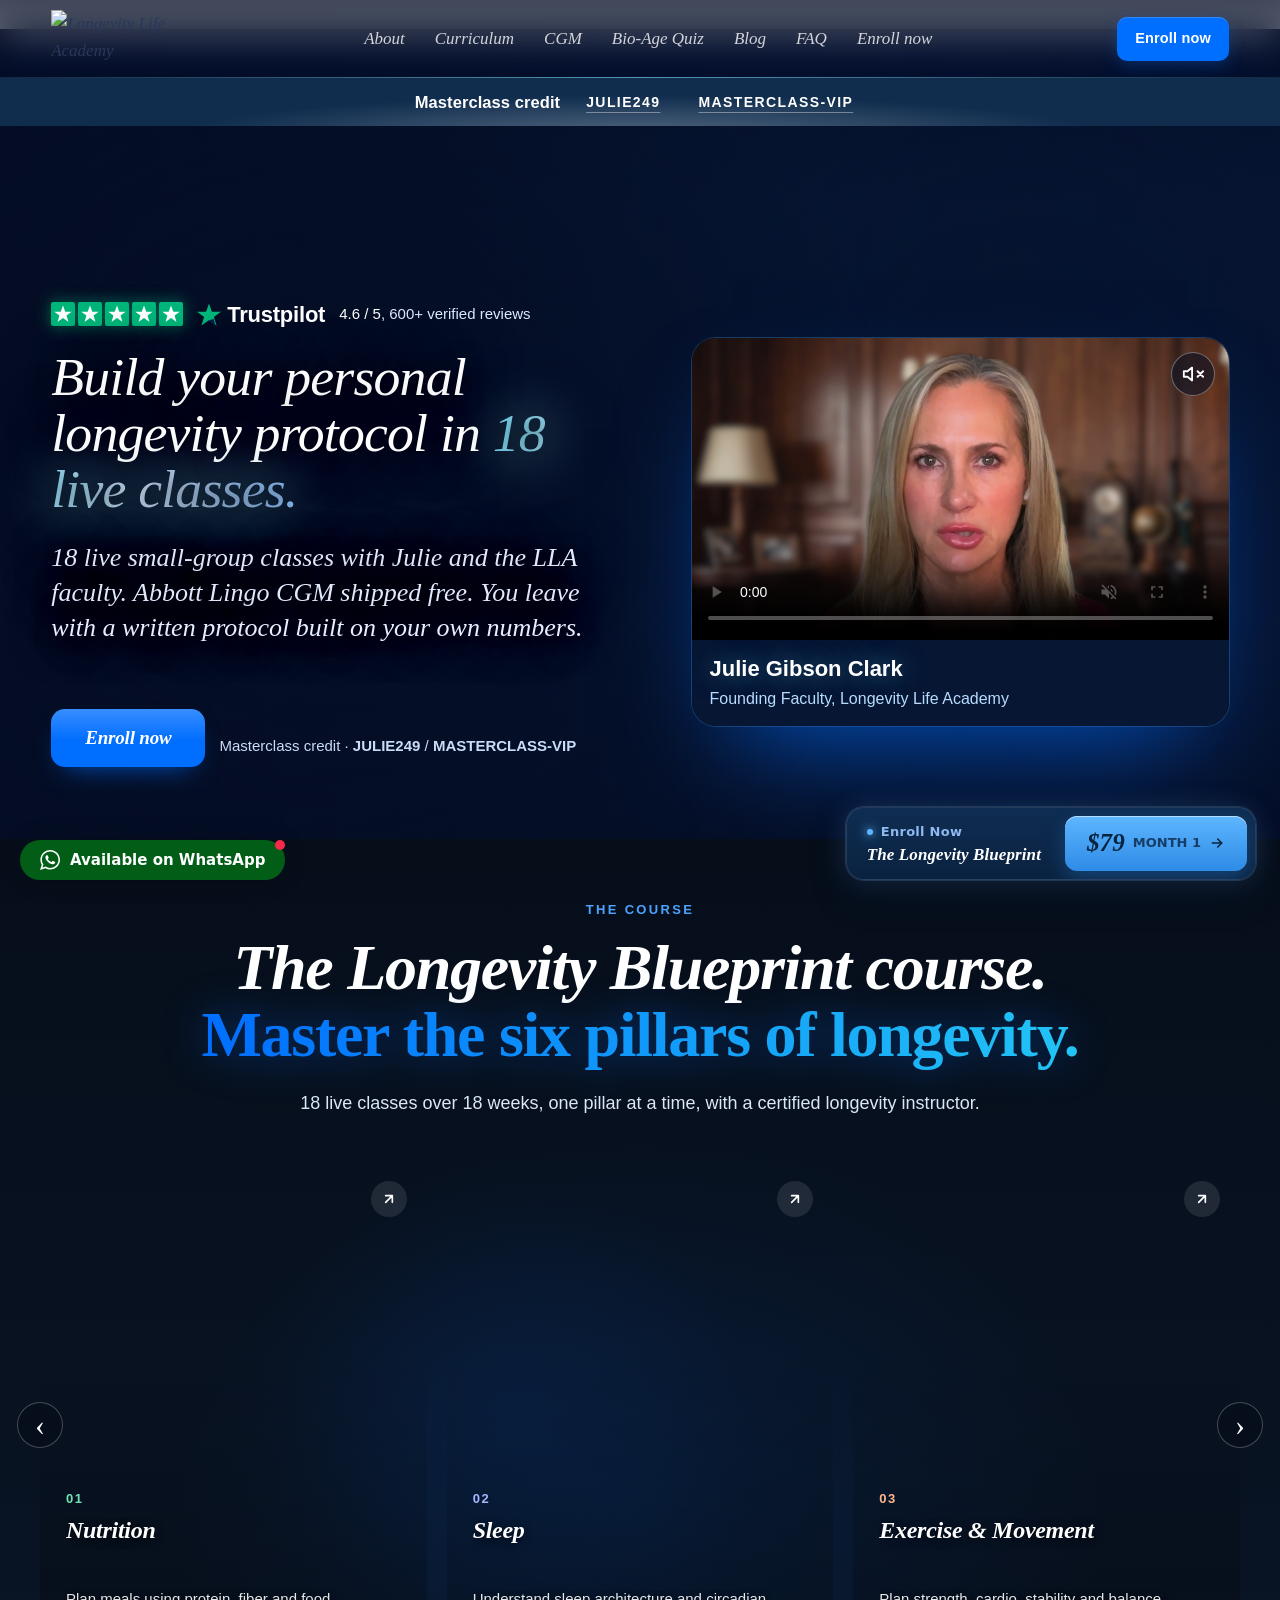
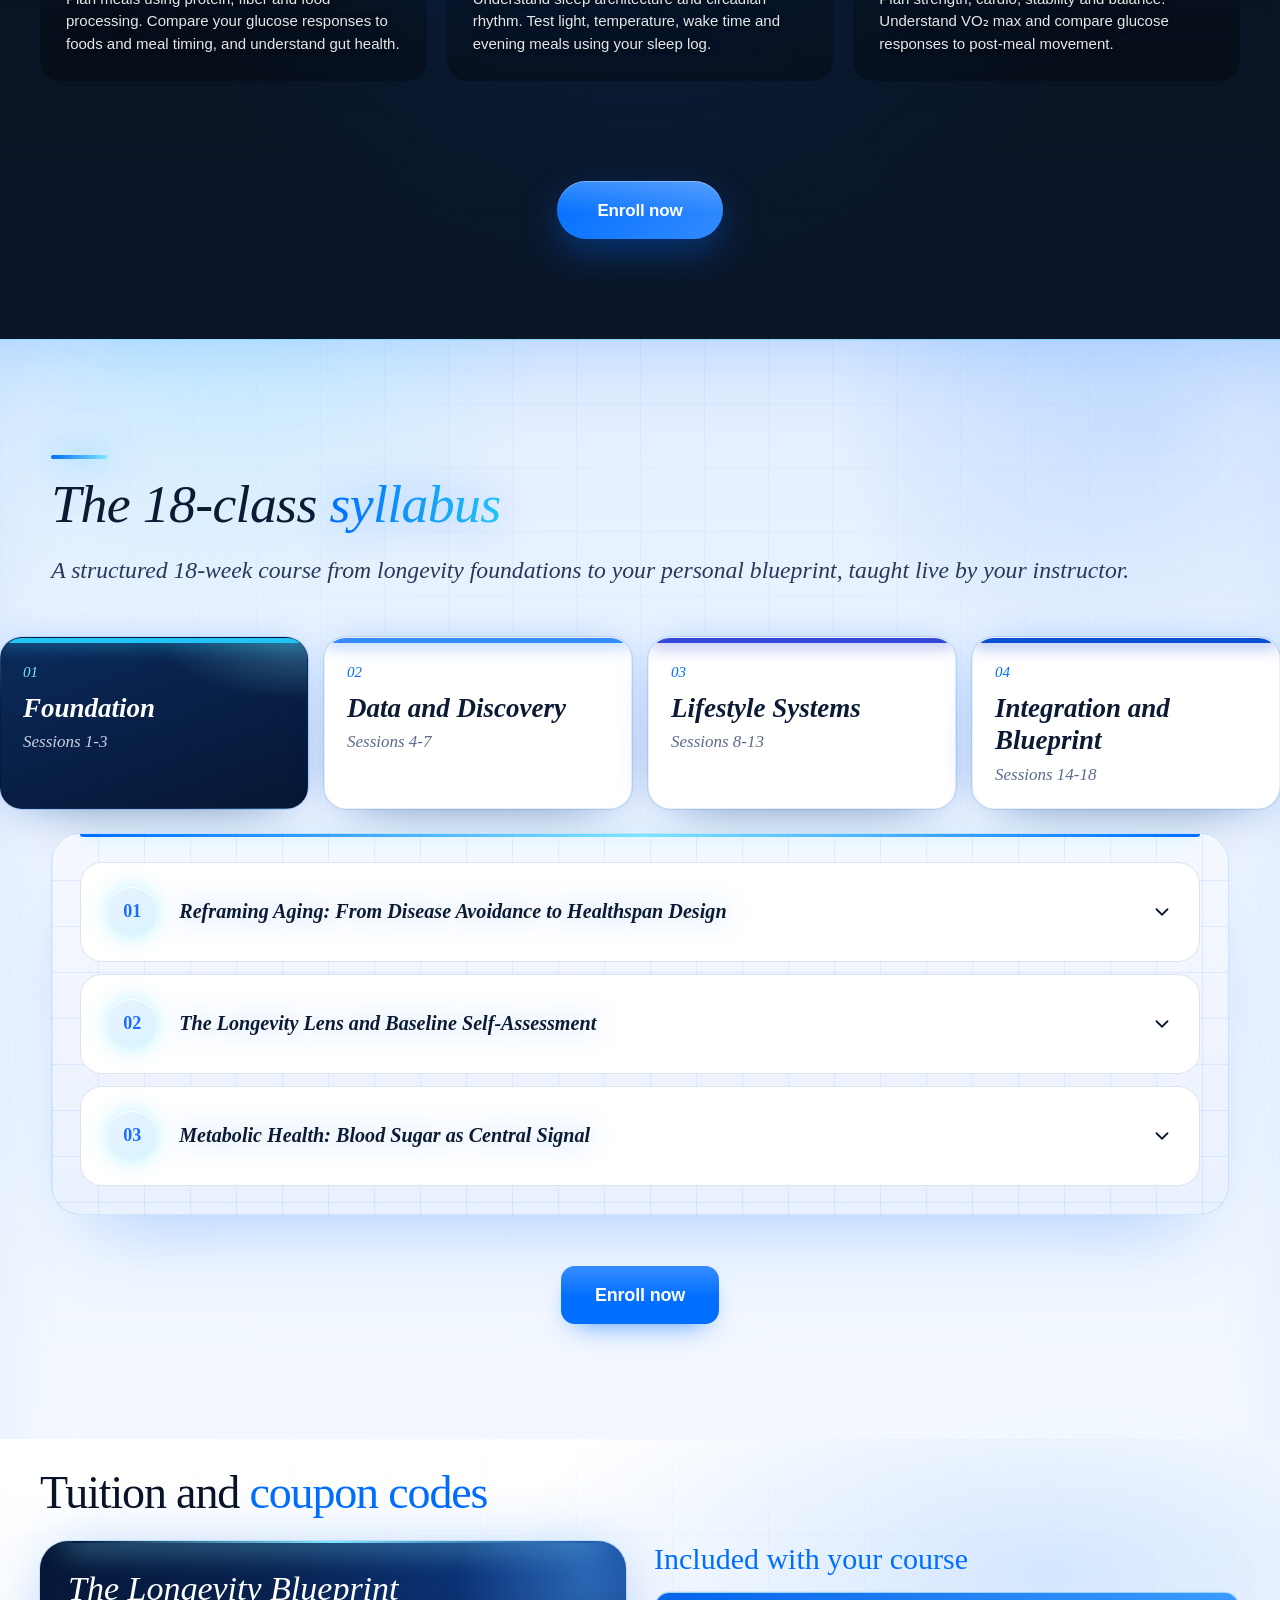
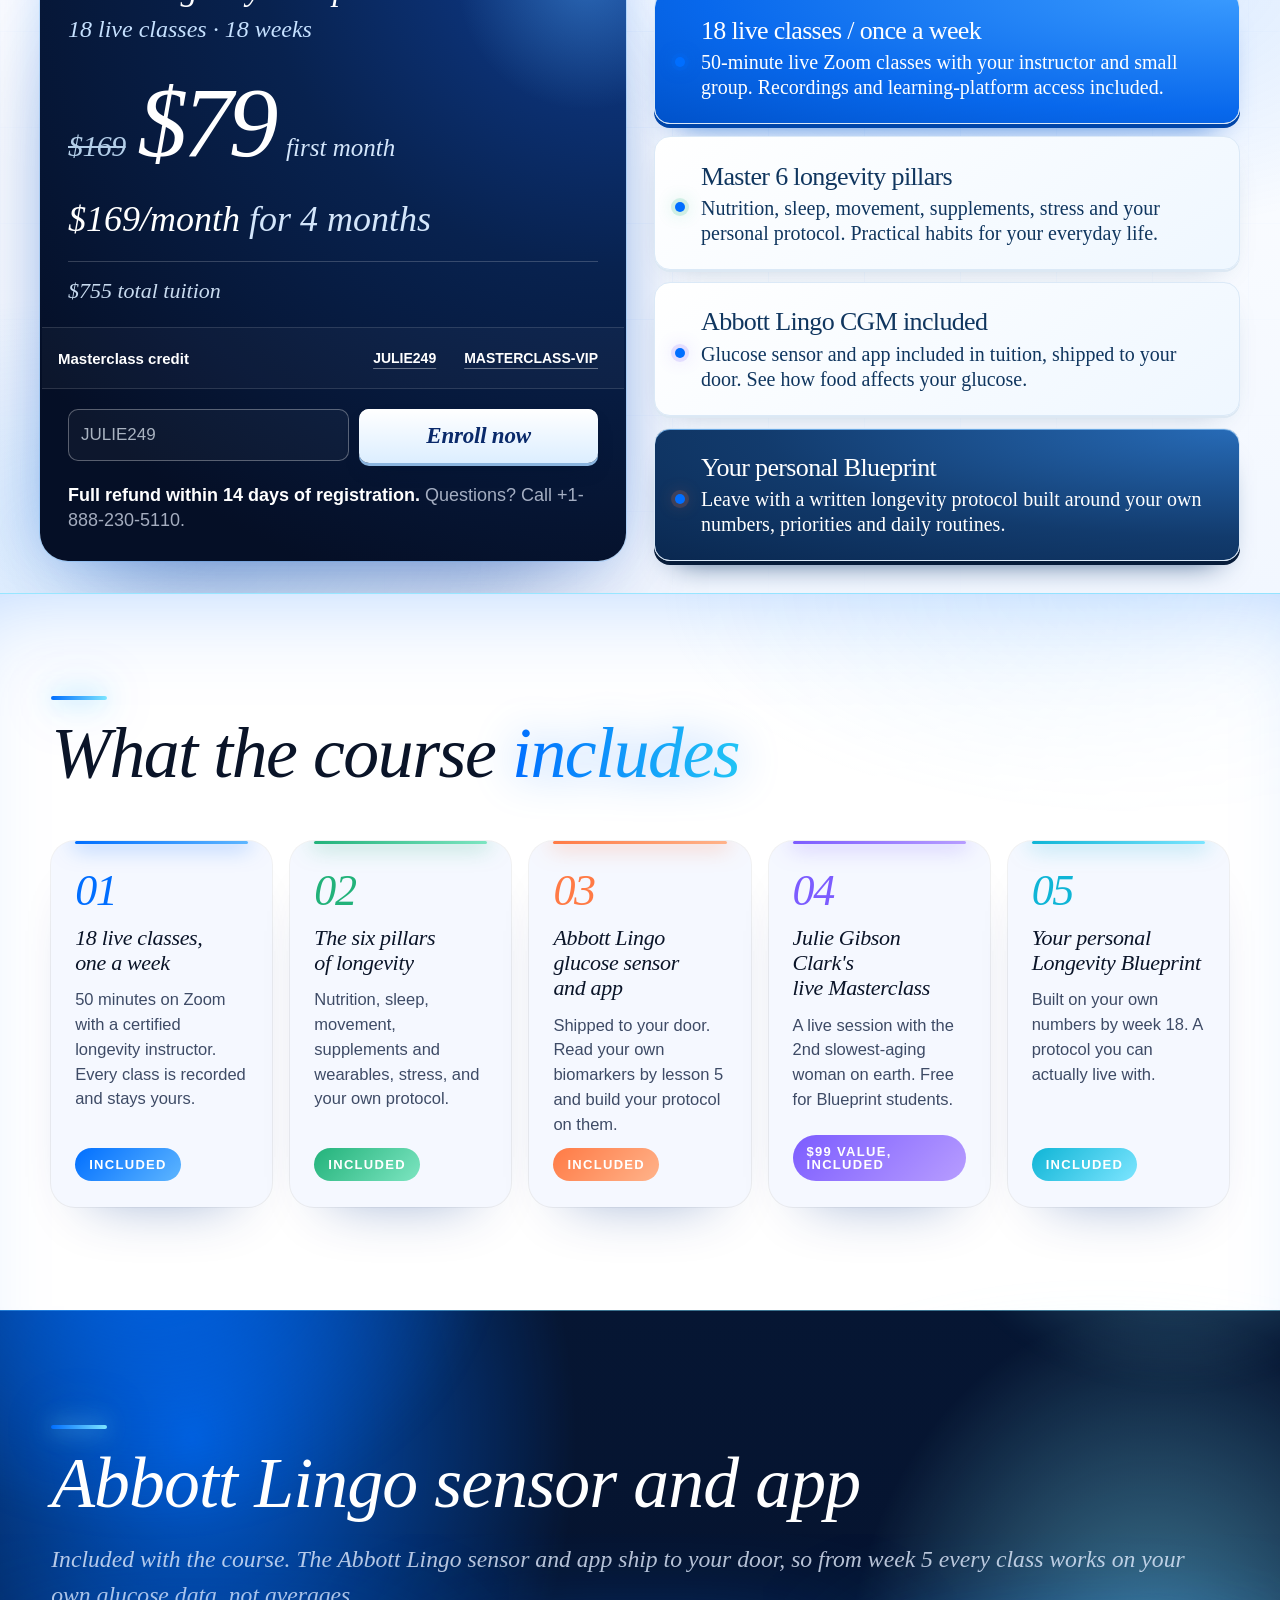
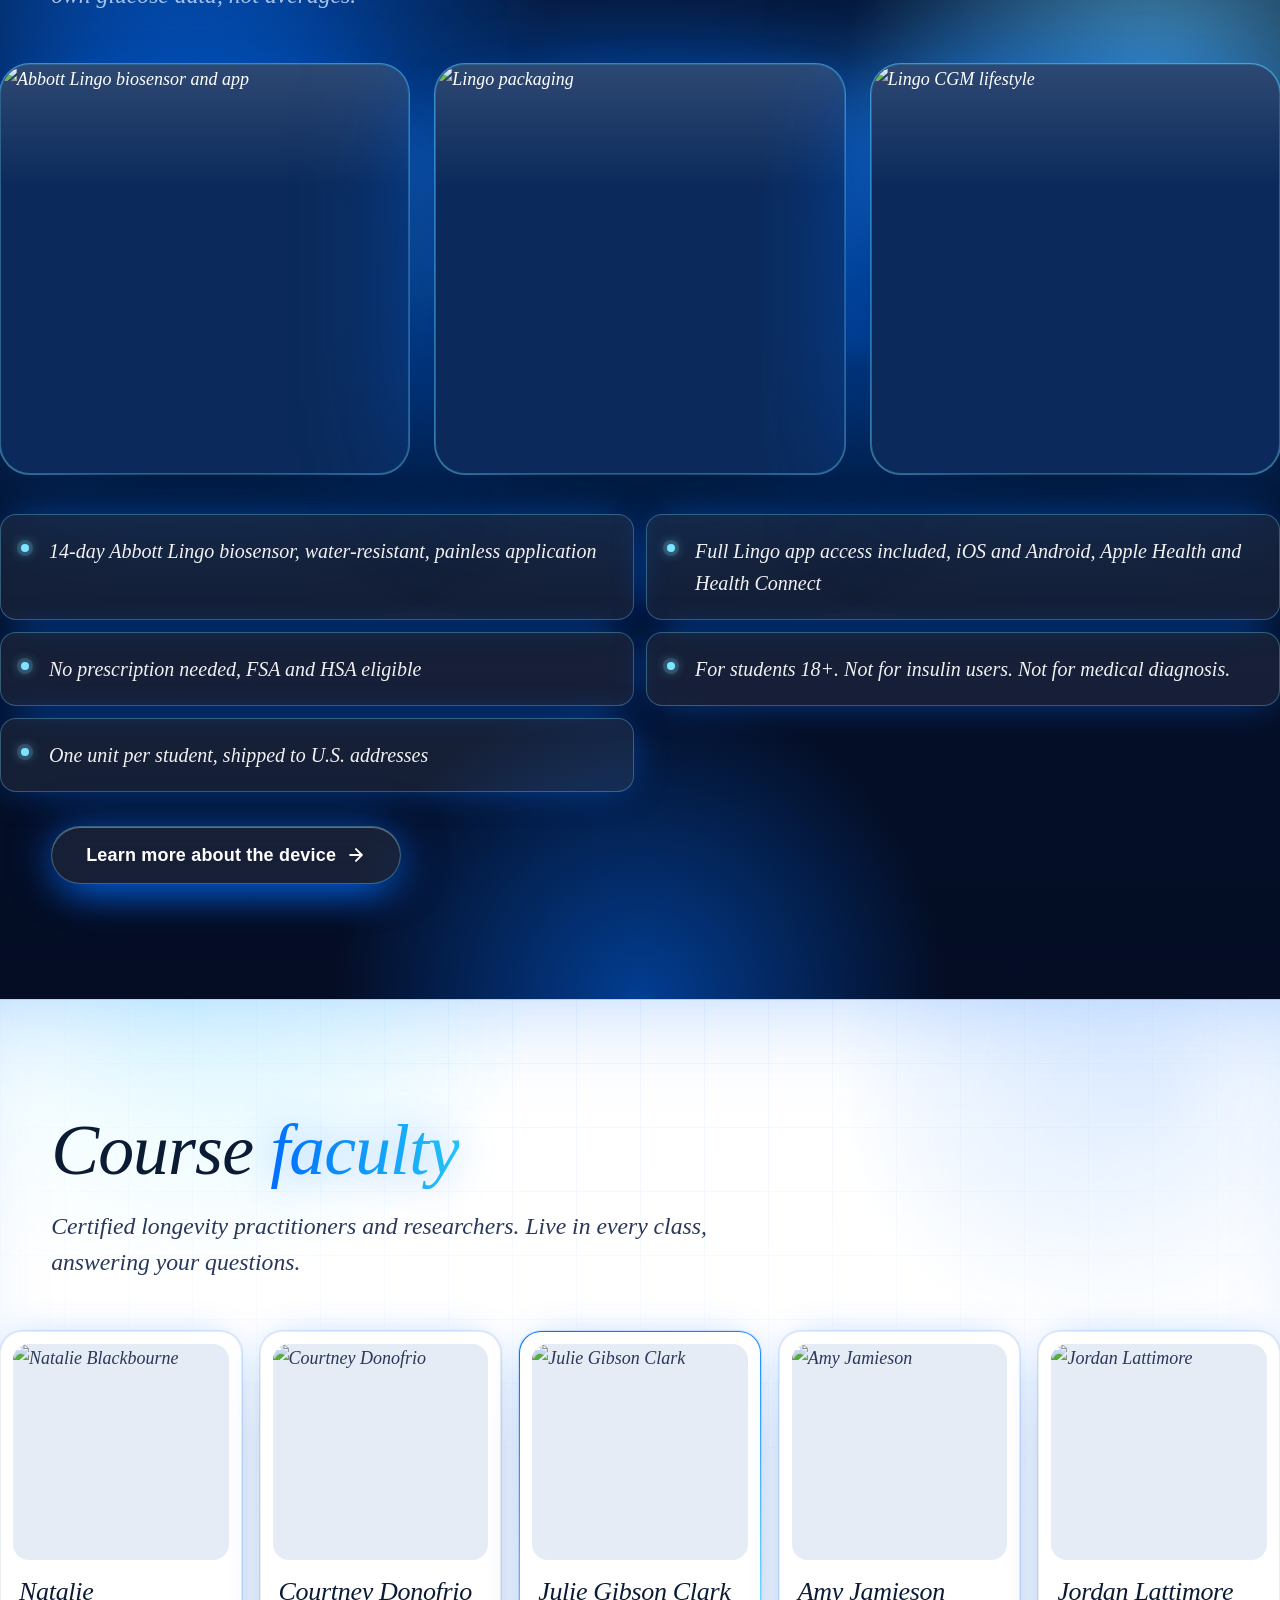
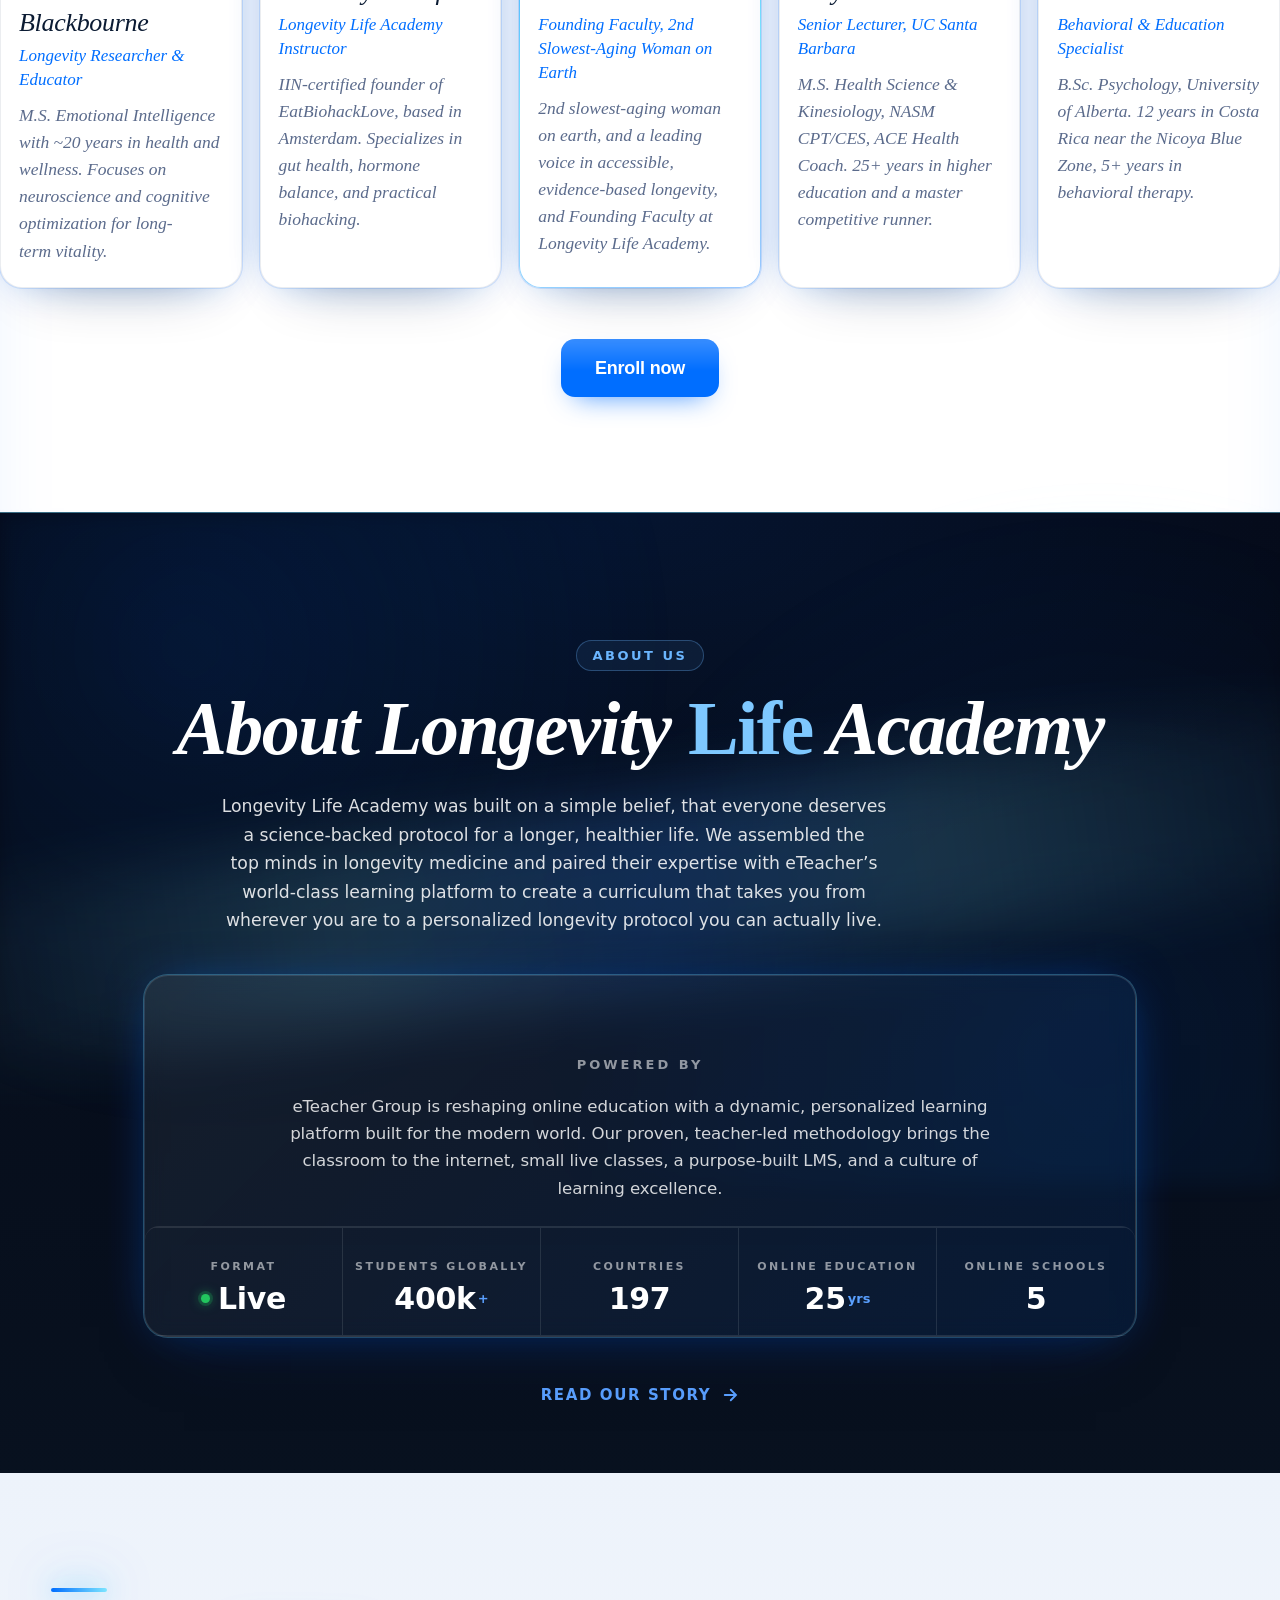
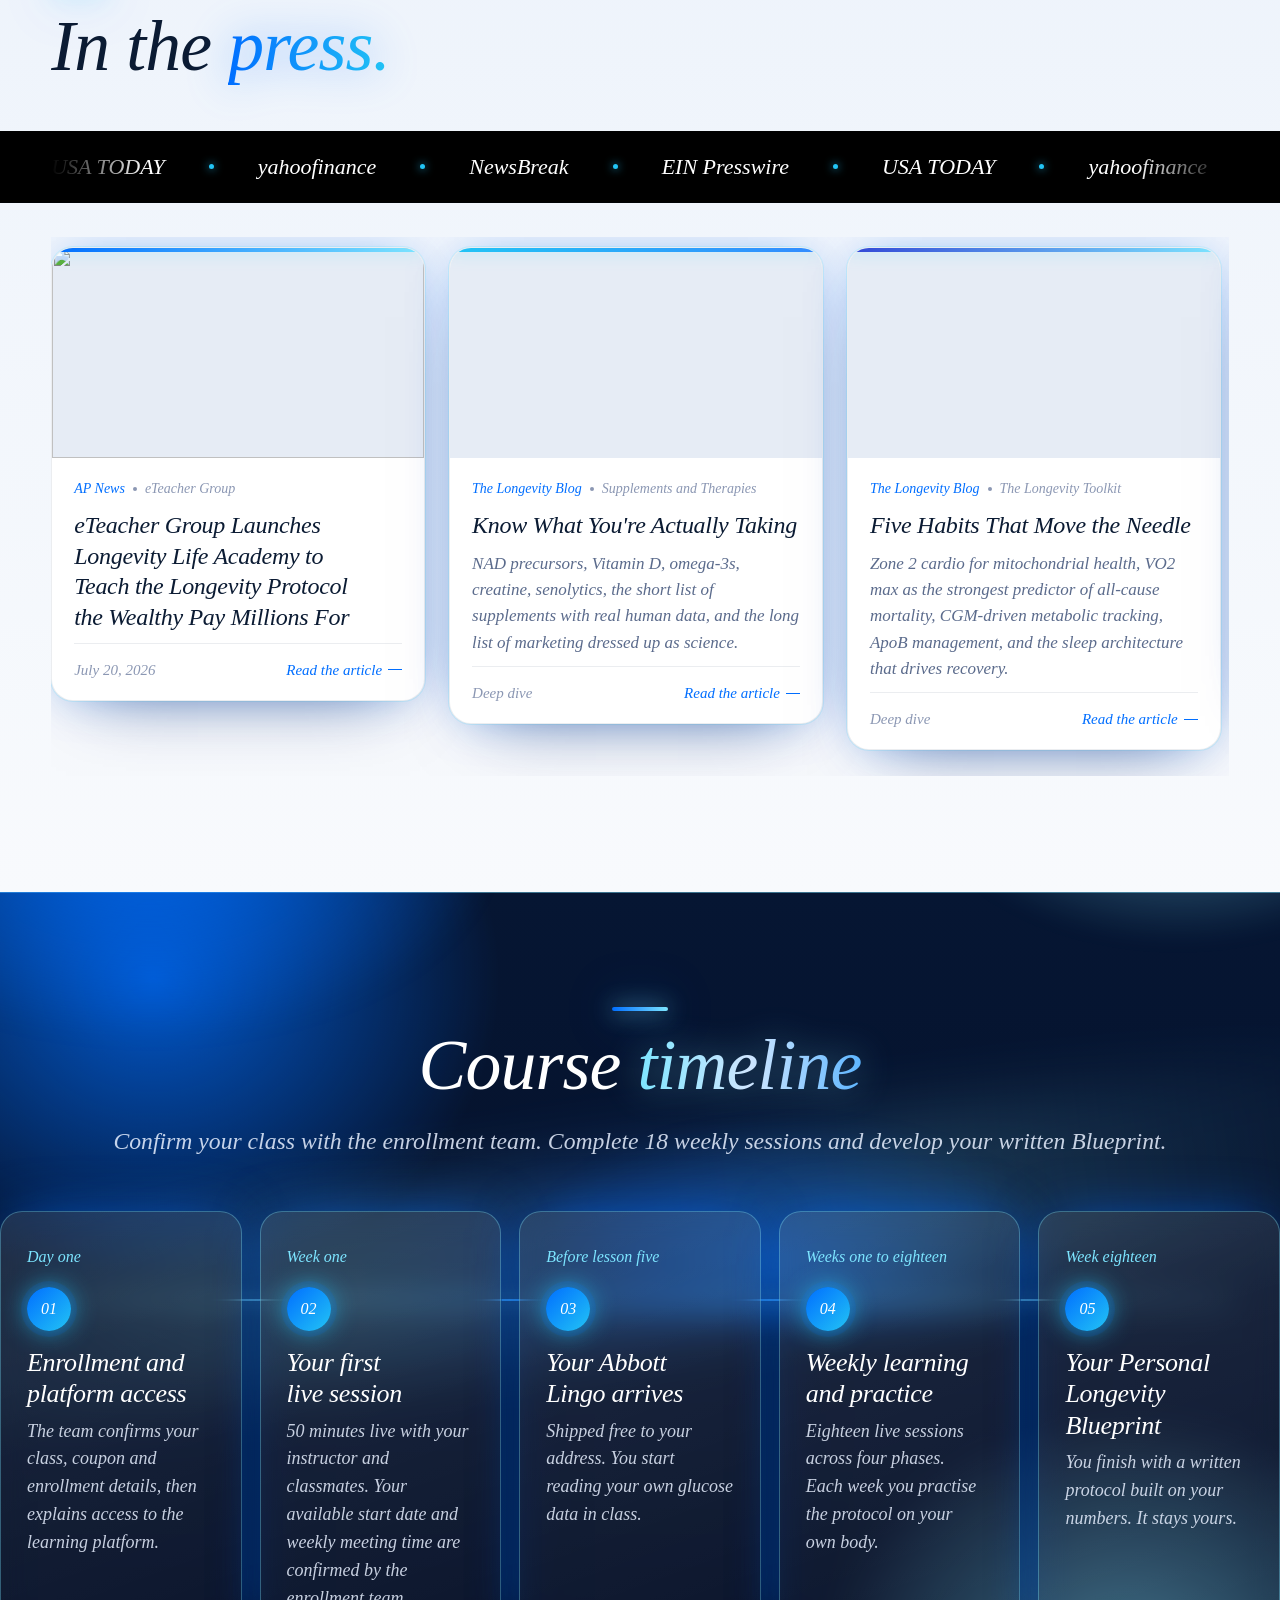
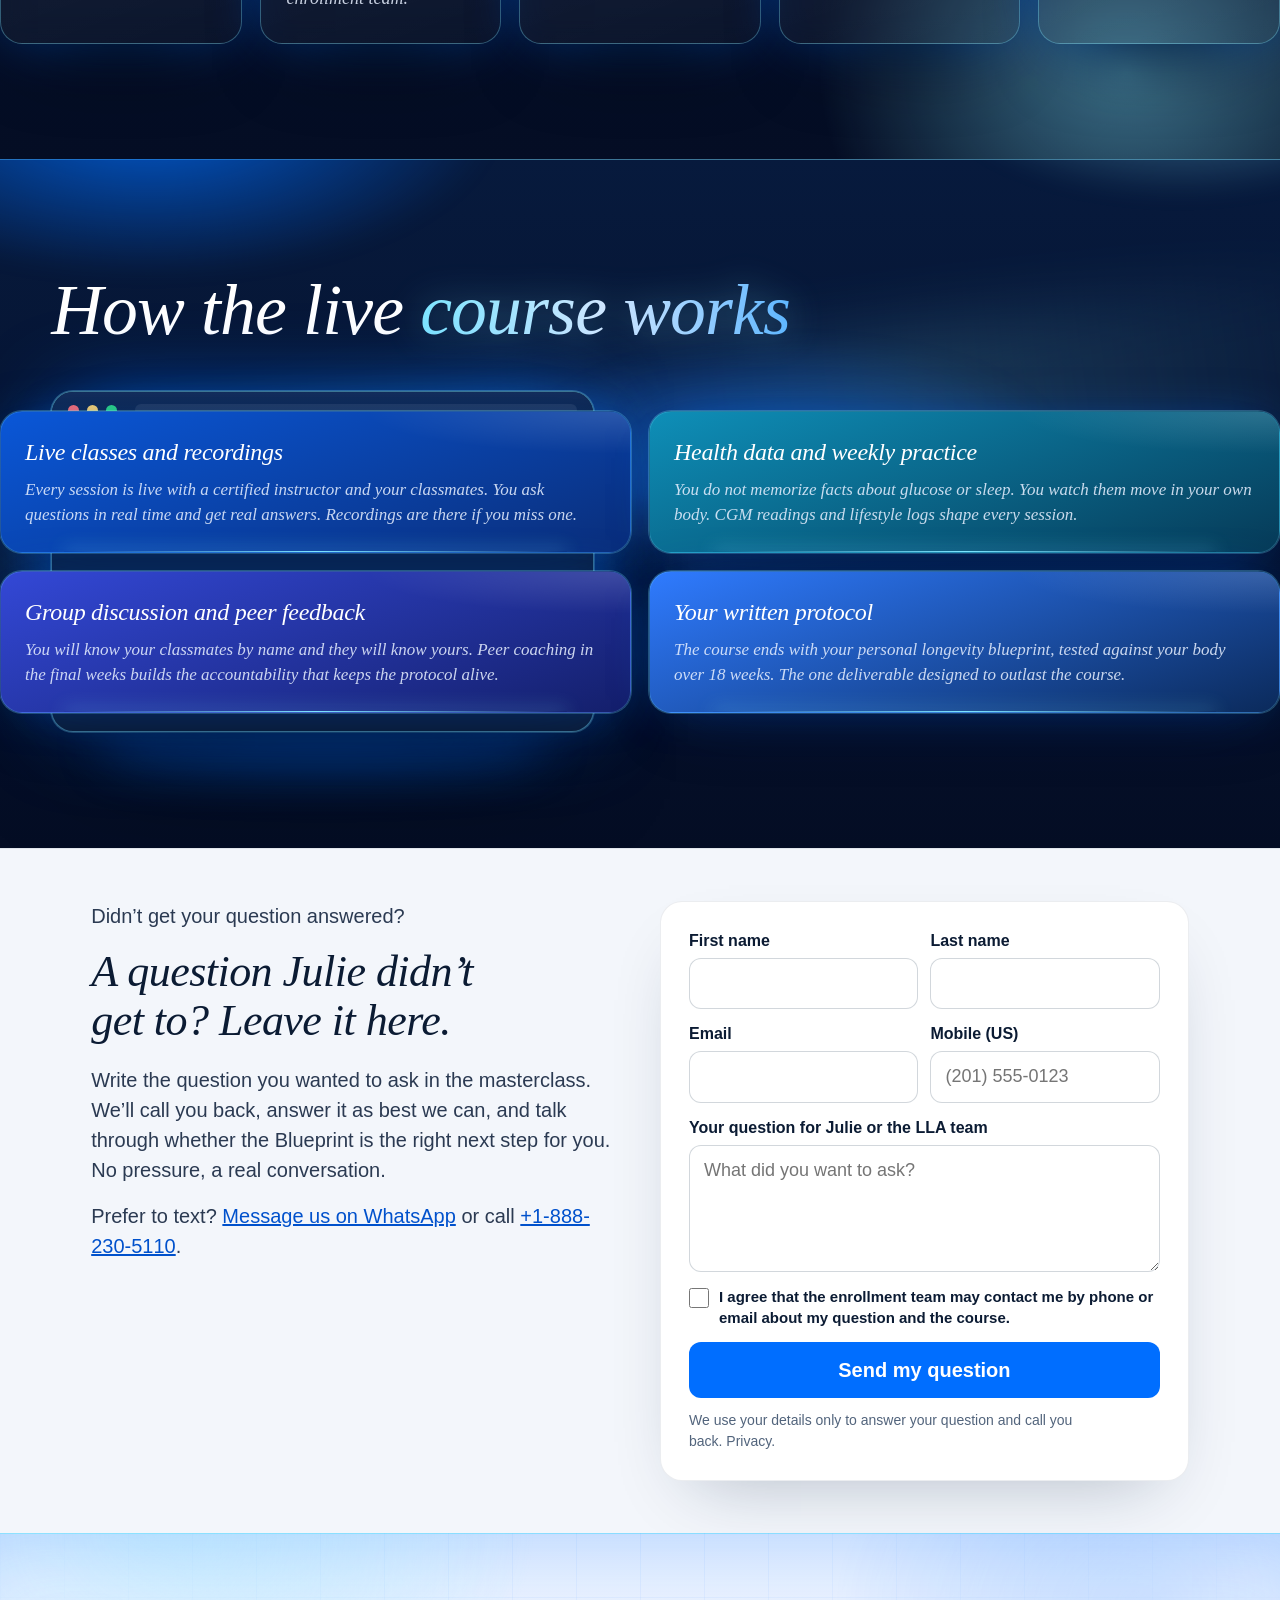
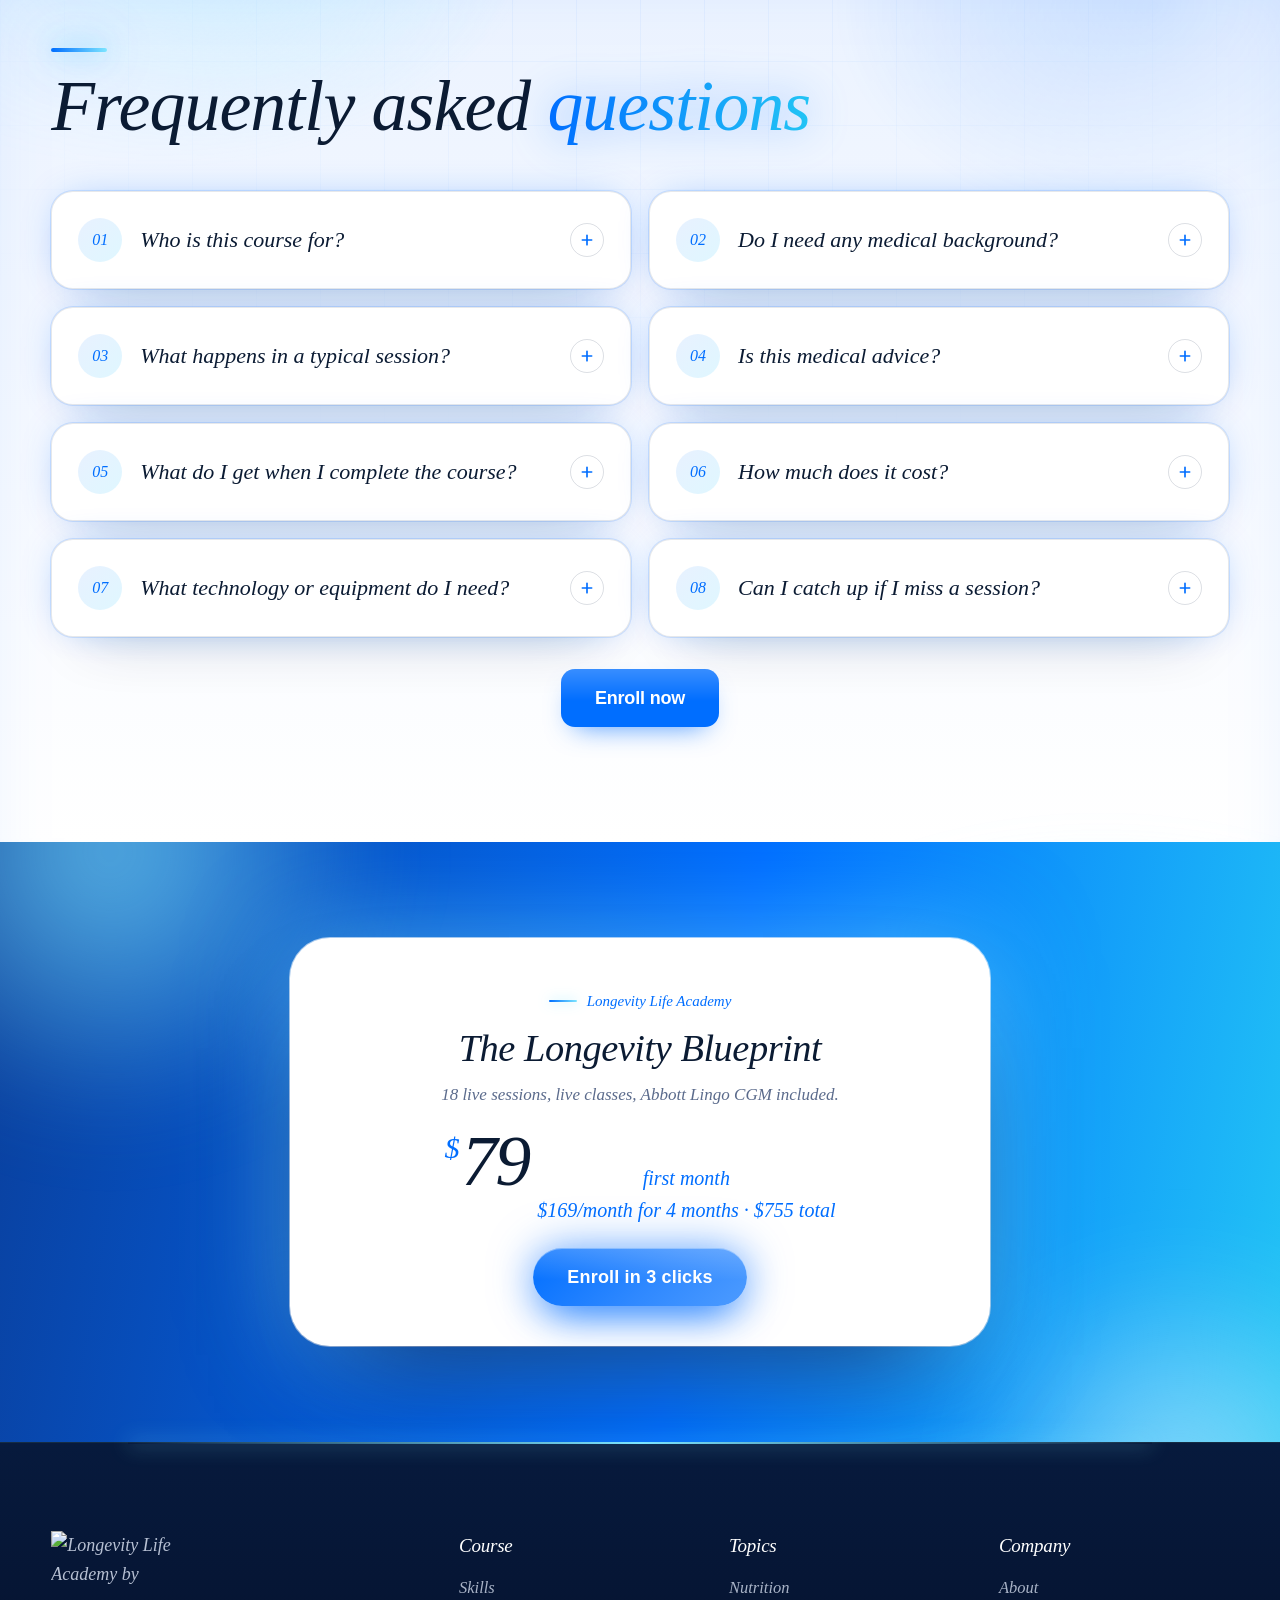
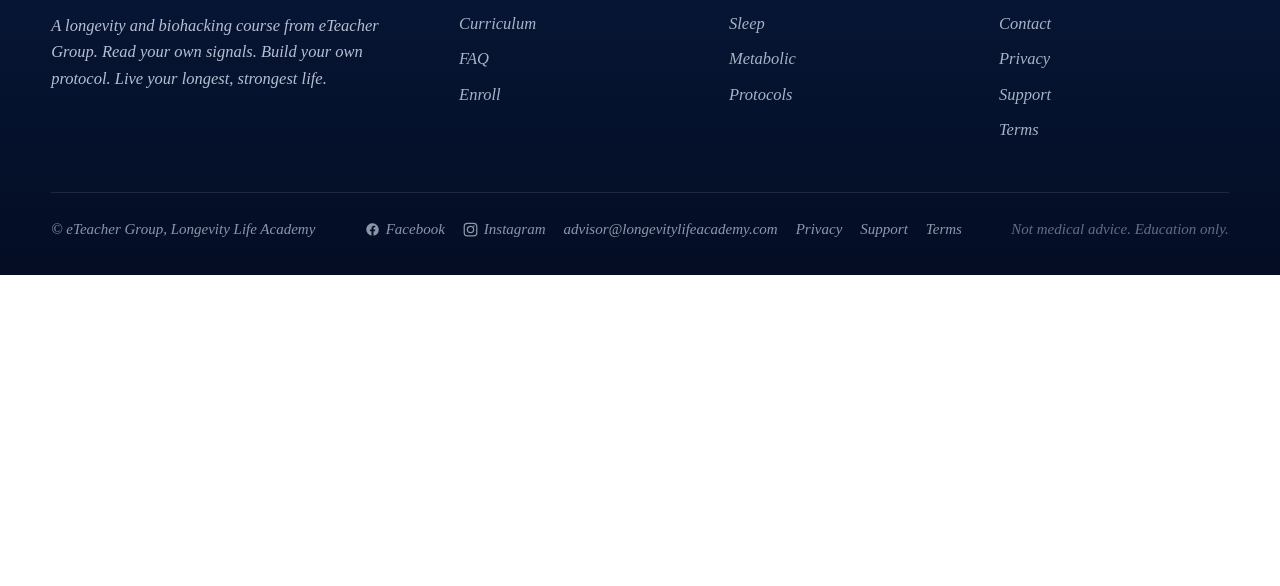
==== commit 48c4a81a: "Straighten attendee offer headings and align benefits with locked pricing Co-authored-by: Perplexity" ====
--- a/index.html
+++ b/index.html
@@ -9144,7 +9144,7 @@
 <link rel="stylesheet" href="pricing-clarity.css?v=clarity1">
 <link rel="stylesheet" href="pricing-replica.css?v=refine2">
 <link rel="stylesheet" href="brand-typography.css?v=brand1">
-<link rel="stylesheet" href="offer-mobile.css?v=slider1">
+<link rel="stylesheet" href="offer-mobile.css?v=upright-20261114">
 <script src="offer-mobile.js?v=slider1" defer></script>
 <script src="blueprint-timezones.js?v=202611-est-pst" defer></script>
 </body></html>
--- a/offer-mobile.css
+++ b/offer-mobile.css
@@ -77,3 +77,16 @@
  html body#lpRoot#lpRoot#lpRoot#lpRoot#lpRoot #et-bumpyard-widget{inset:auto auto 18px 12px!important}
  html body#lpRoot #ask .att-form{padding:20px}
 }
+
+/* Event-day correction: upright offer headings/benefits only; pricing is locked. */
+html body#lpRoot#lpRoot#lpRoot#lpRoot#lpRoot#lpRoot#lpRoot#lpRoot#lpRoot#lpRoot #offer :is(.lp-list,.lp-list *,.lp-wrap>h2,.lp-wrap>h2 *){
+ font-style:normal!important;
+}
+@media(min-width:1101px){
+ html body#lpRoot#lpRoot#lpRoot#lpRoot#lpRoot#lpRoot #offer .lp-grid{align-items:stretch!important}
+ html body#lpRoot#lpRoot#lpRoot#lpRoot#lpRoot#lpRoot #offer .lp-list{contain:size;min-height:0!important}
+ html body#lpRoot#lpRoot#lpRoot#lpRoot#lpRoot#lpRoot #offer .lp-bul{min-height:0!important;grid-auto-rows:minmax(0,1fr)!important;margin:0!important}
+ html body#lpRoot#lpRoot#lpRoot#lpRoot#lpRoot#lpRoot #offer .lp-bul li{padding:10px 20px!important}
+ html body#lpRoot#lpRoot#lpRoot#lpRoot#lpRoot#lpRoot #offer .lp-bul li b{font-size:26px!important;line-height:1.2!important;margin-bottom:4px!important}
+ html body#lpRoot#lpRoot#lpRoot#lpRoot#lpRoot#lpRoot #offer .credit-benefit-detail{font-size:20px!important;line-height:1.25!important}
+}
